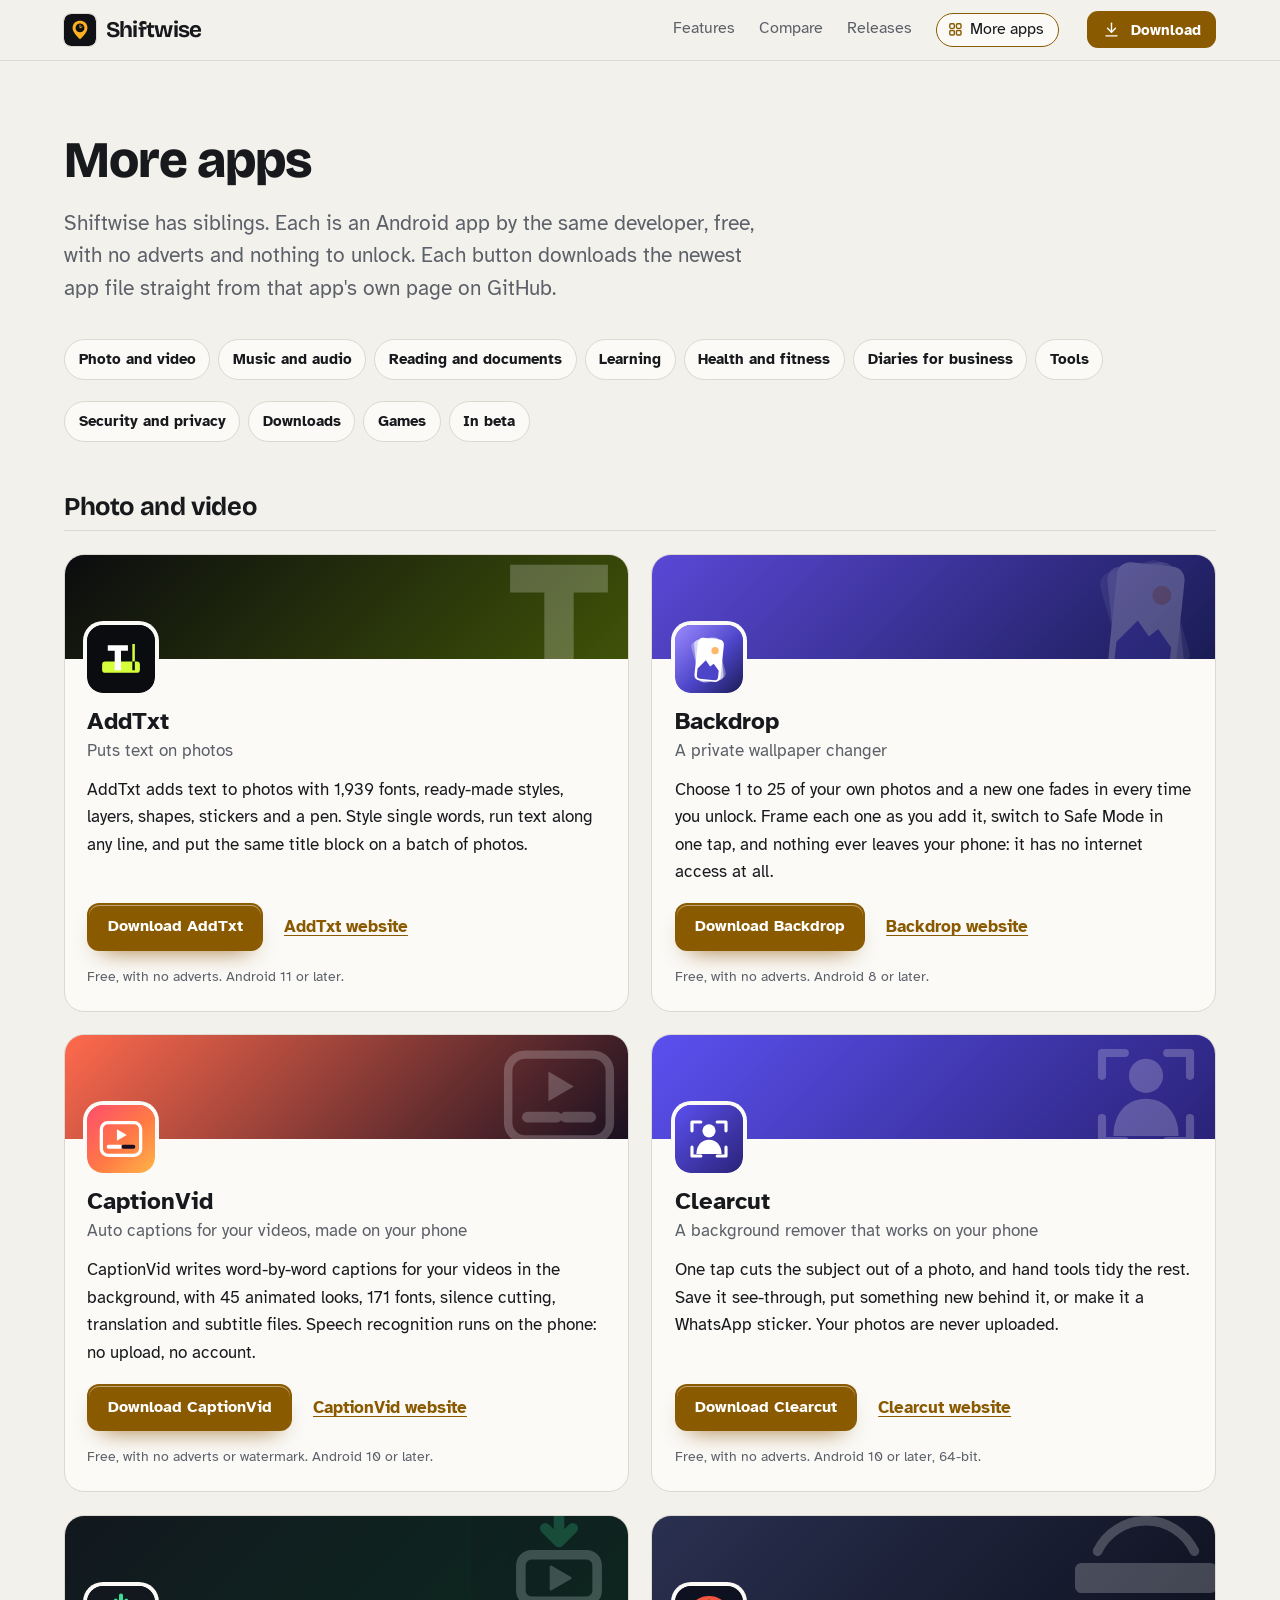
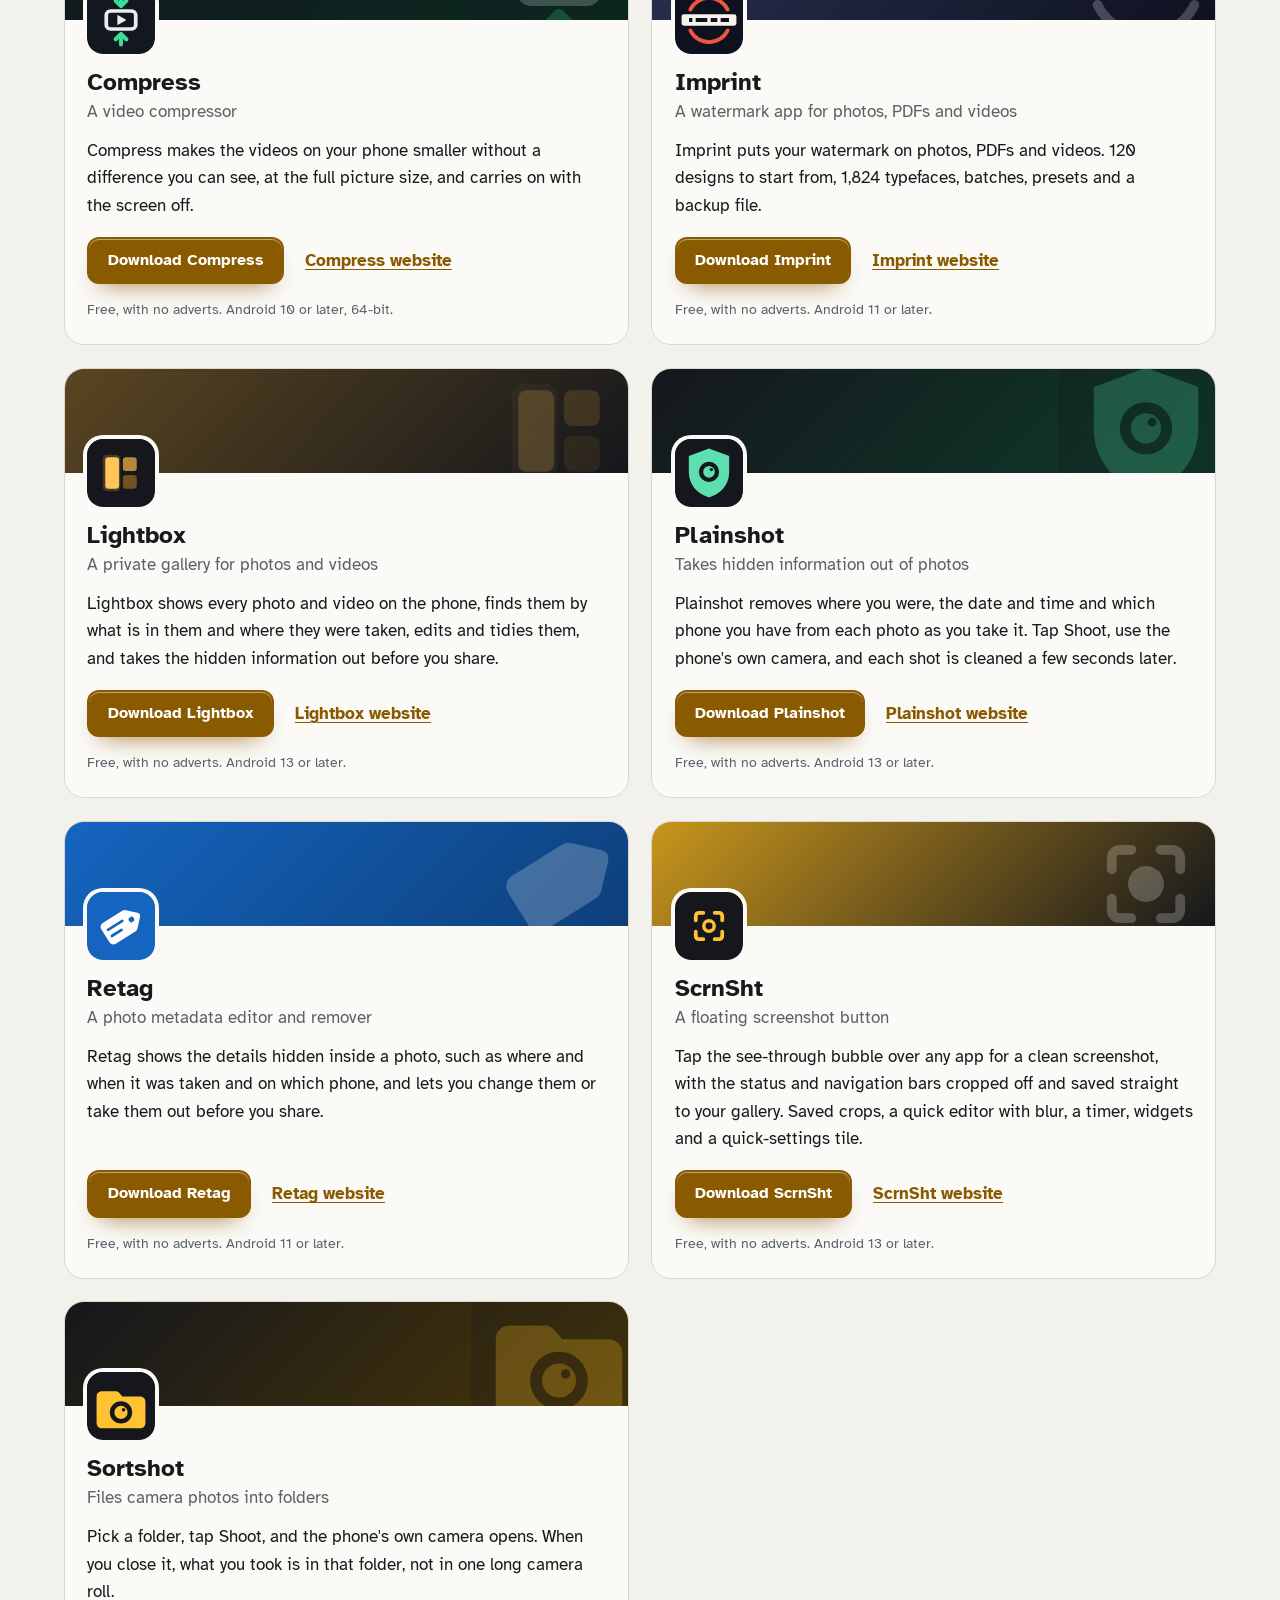
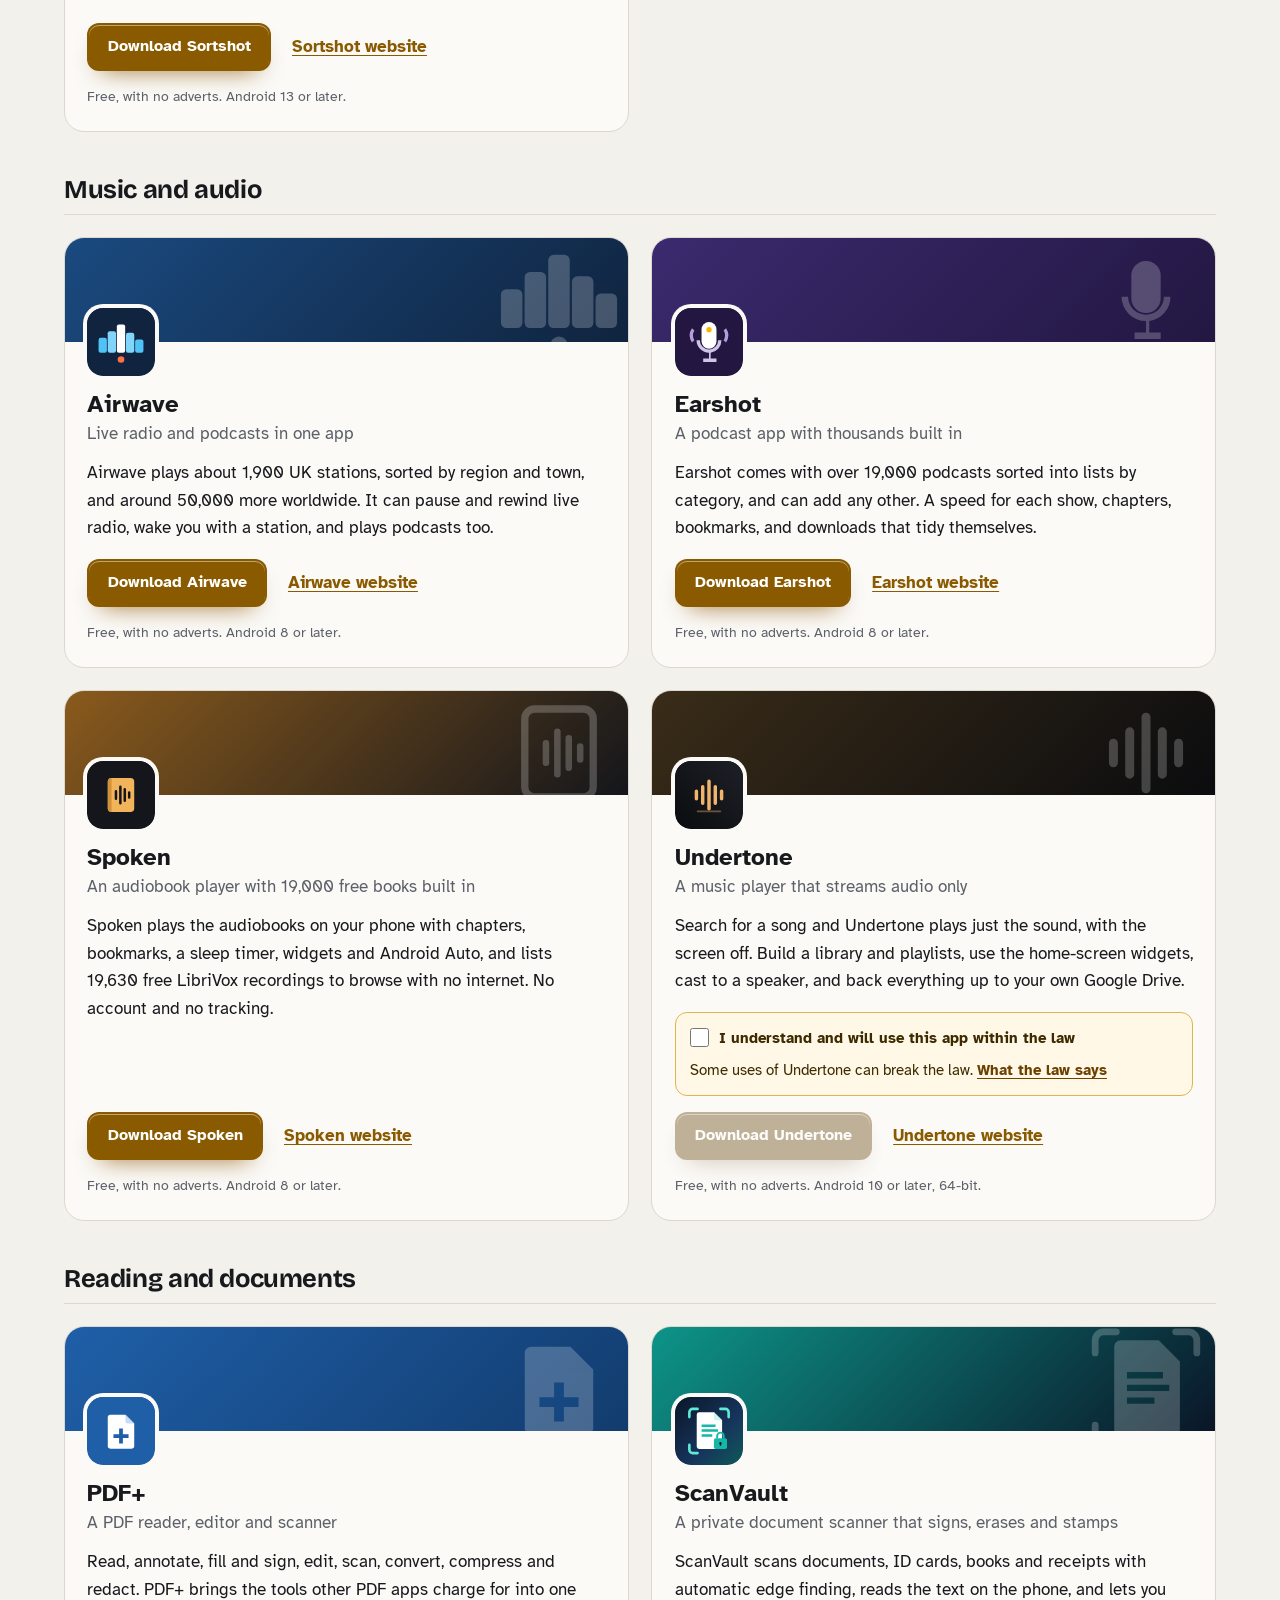
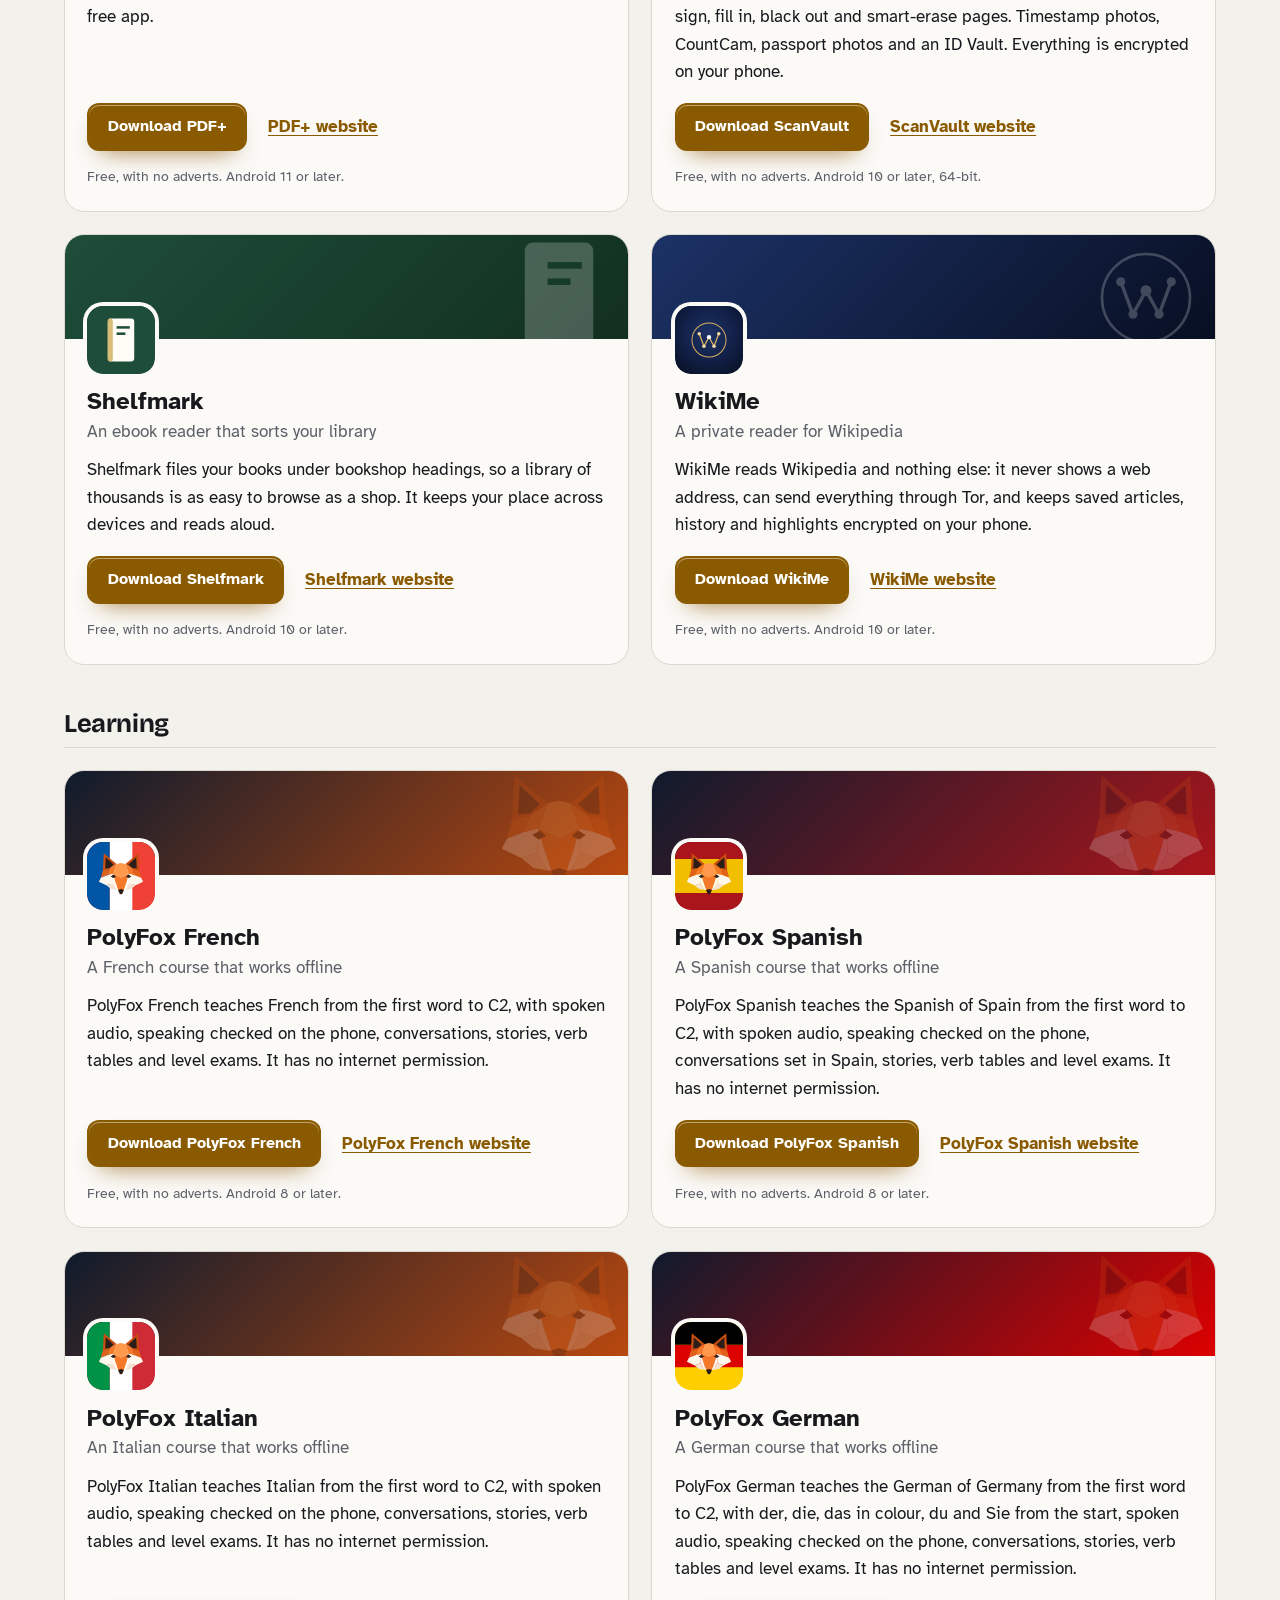
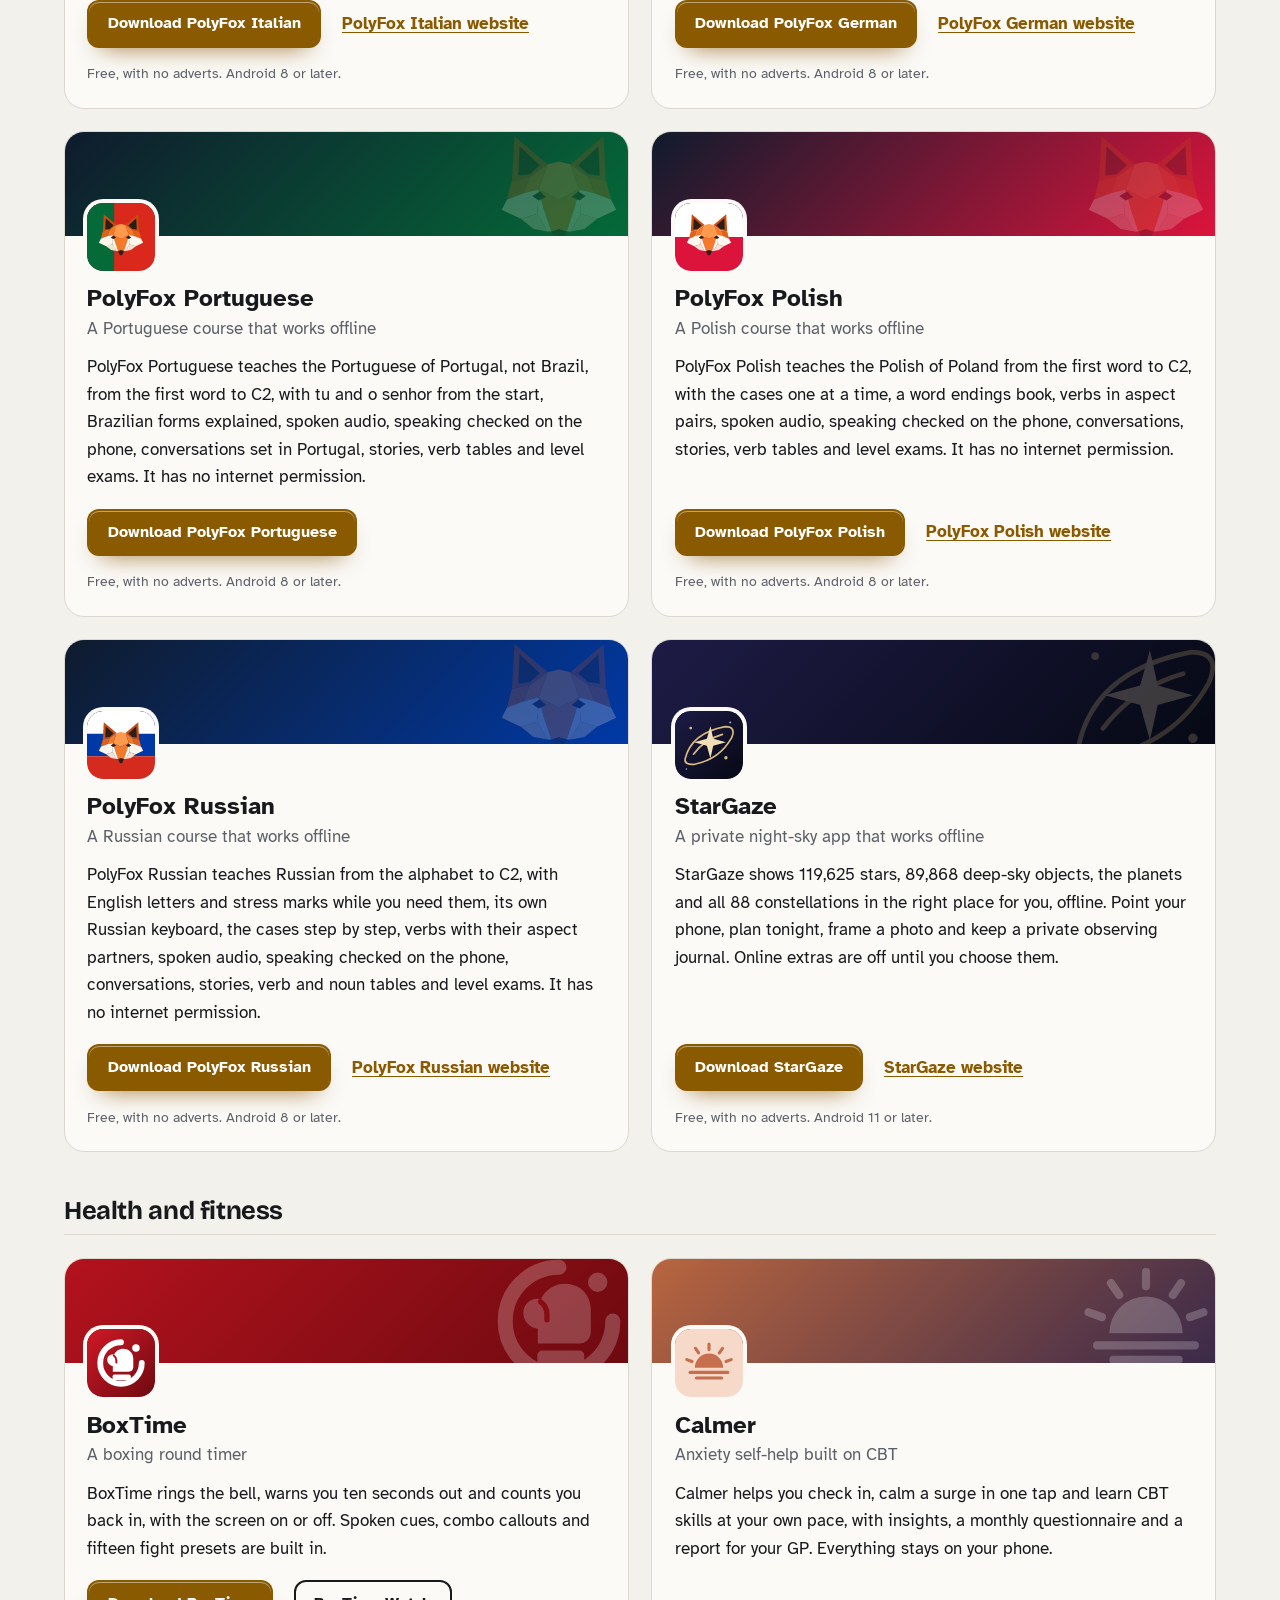
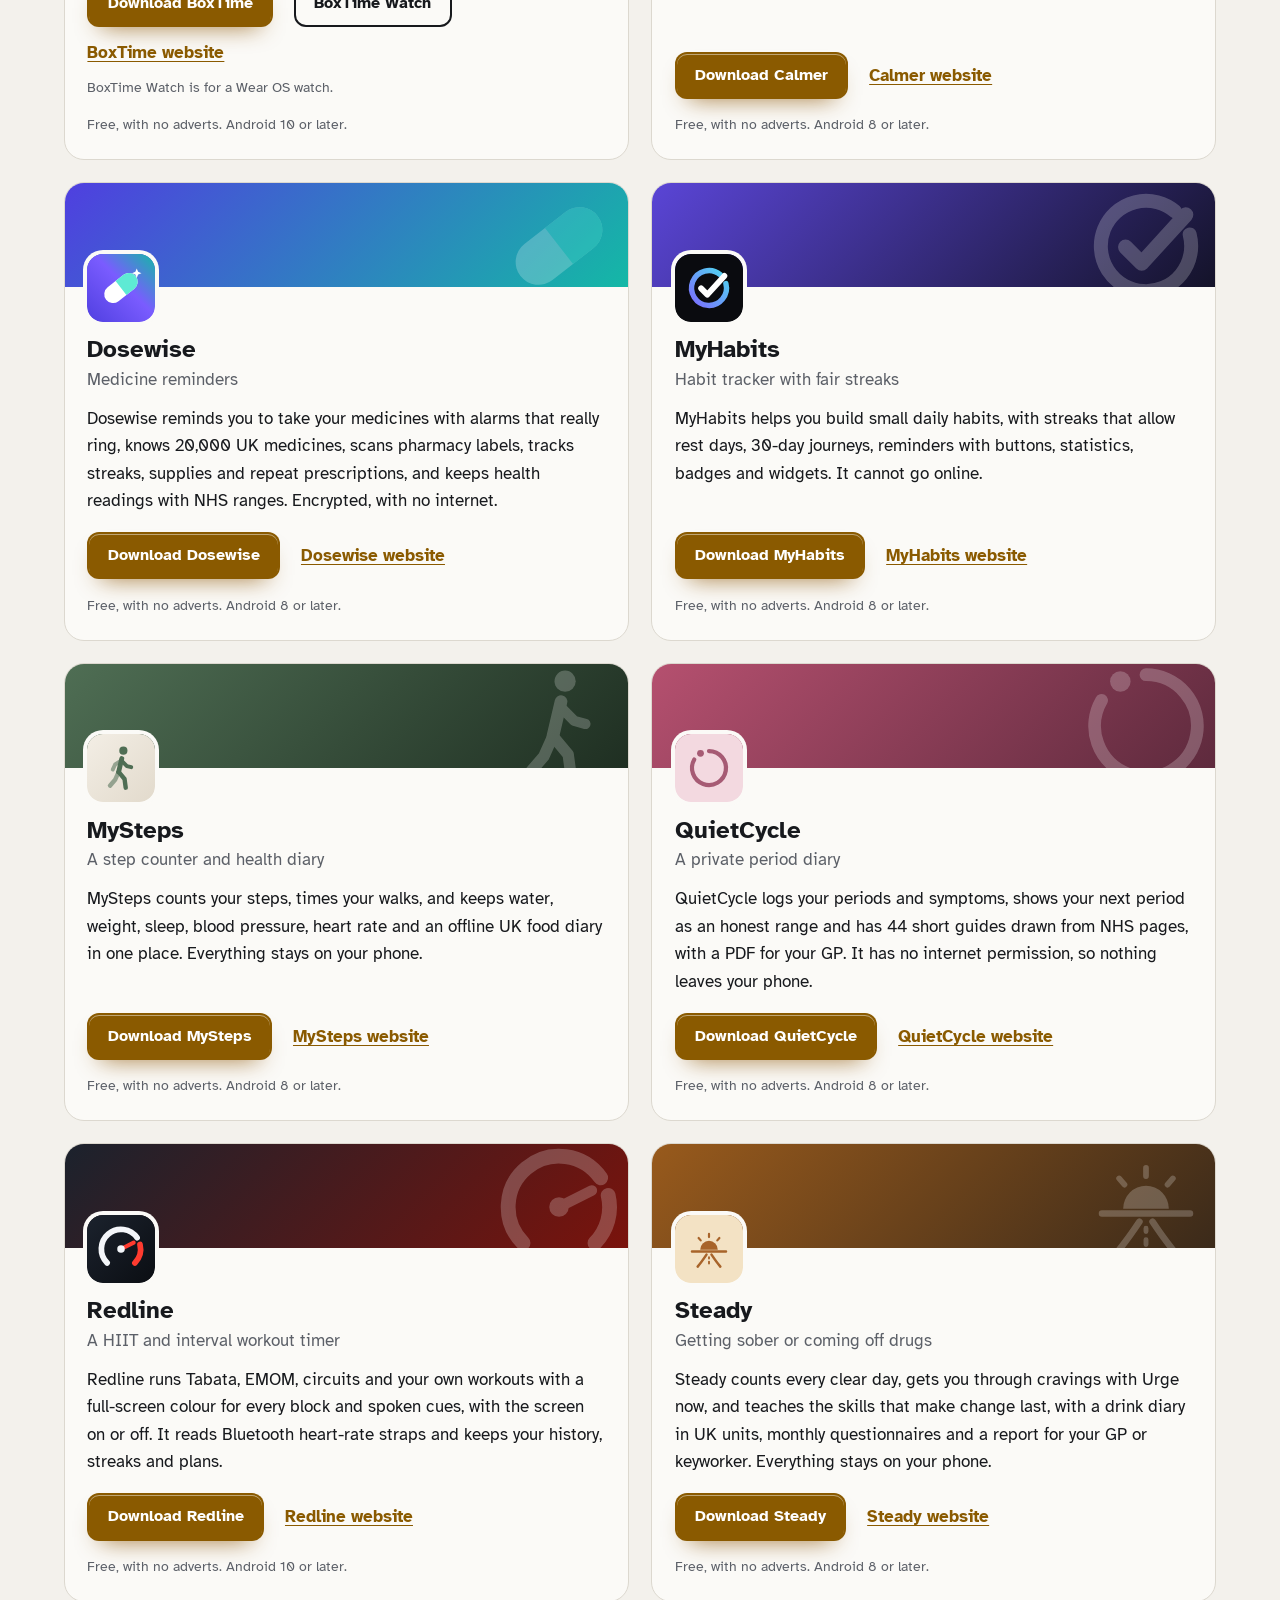
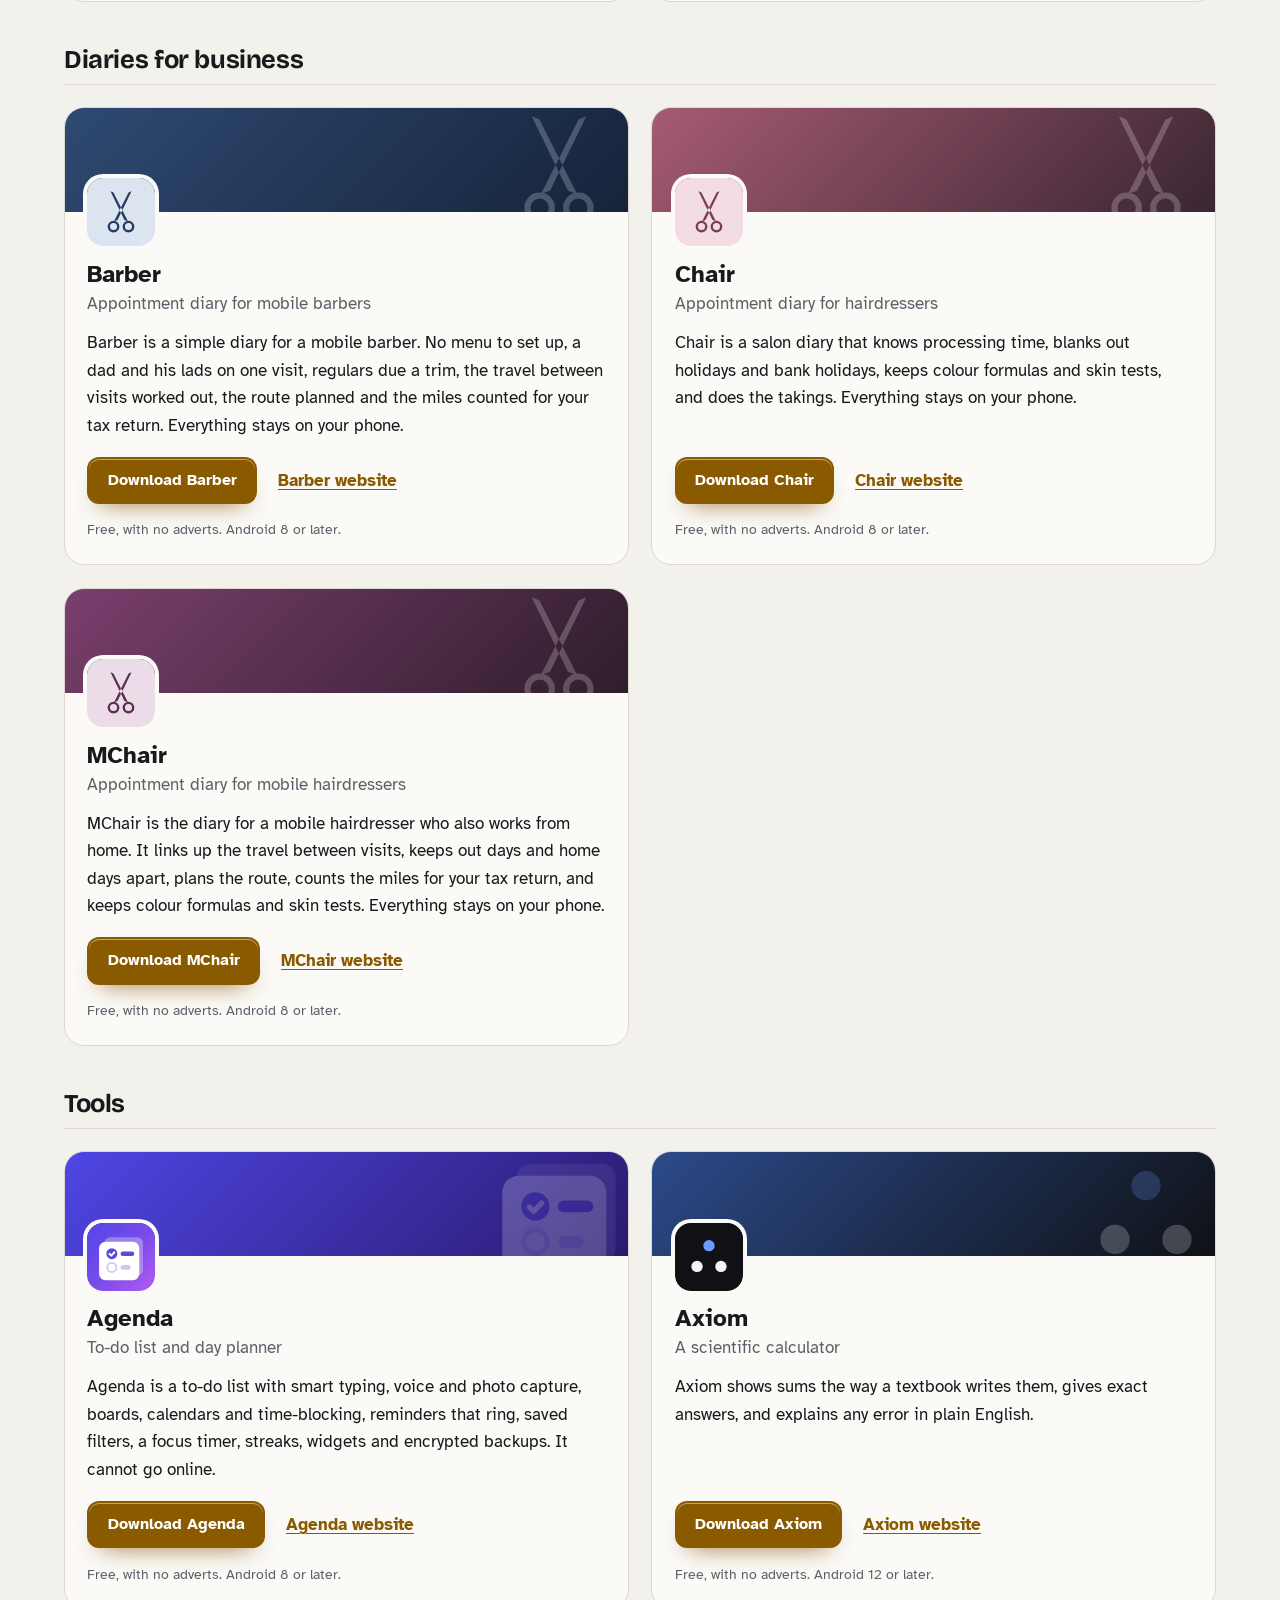
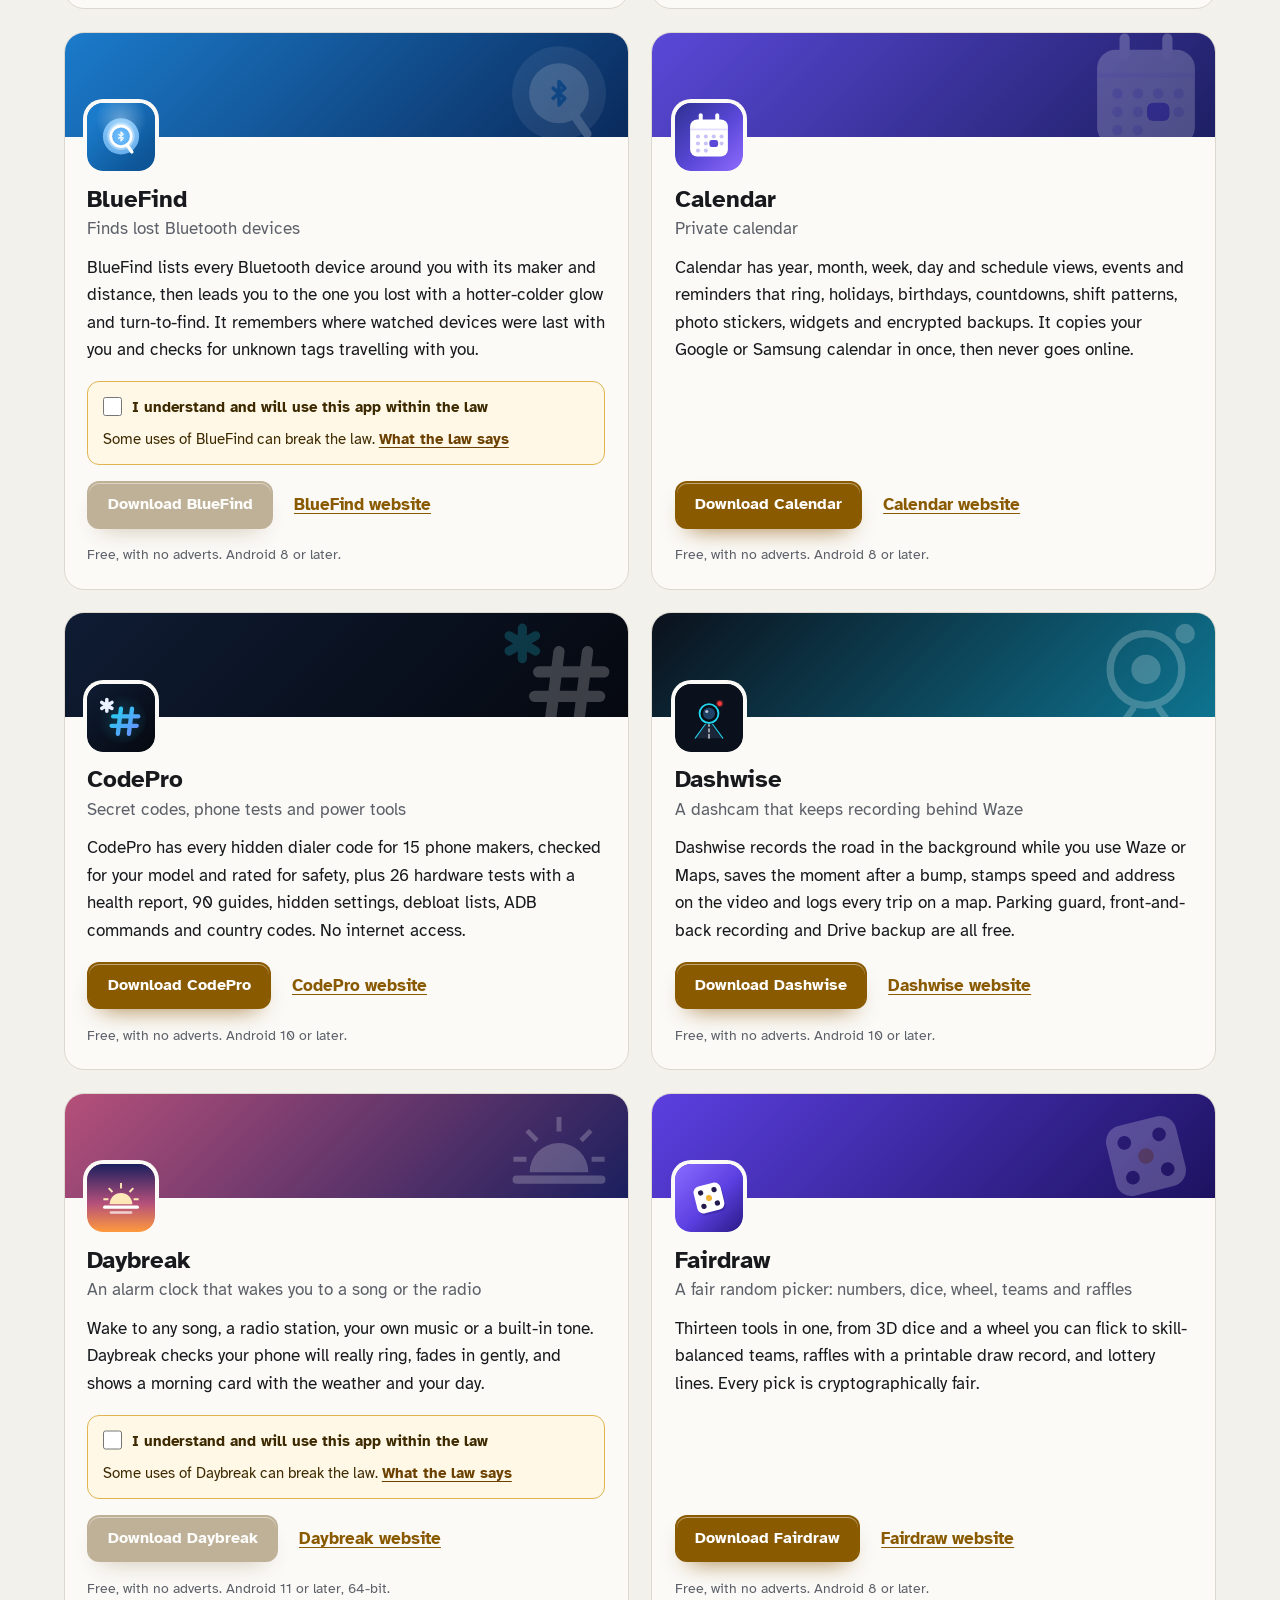
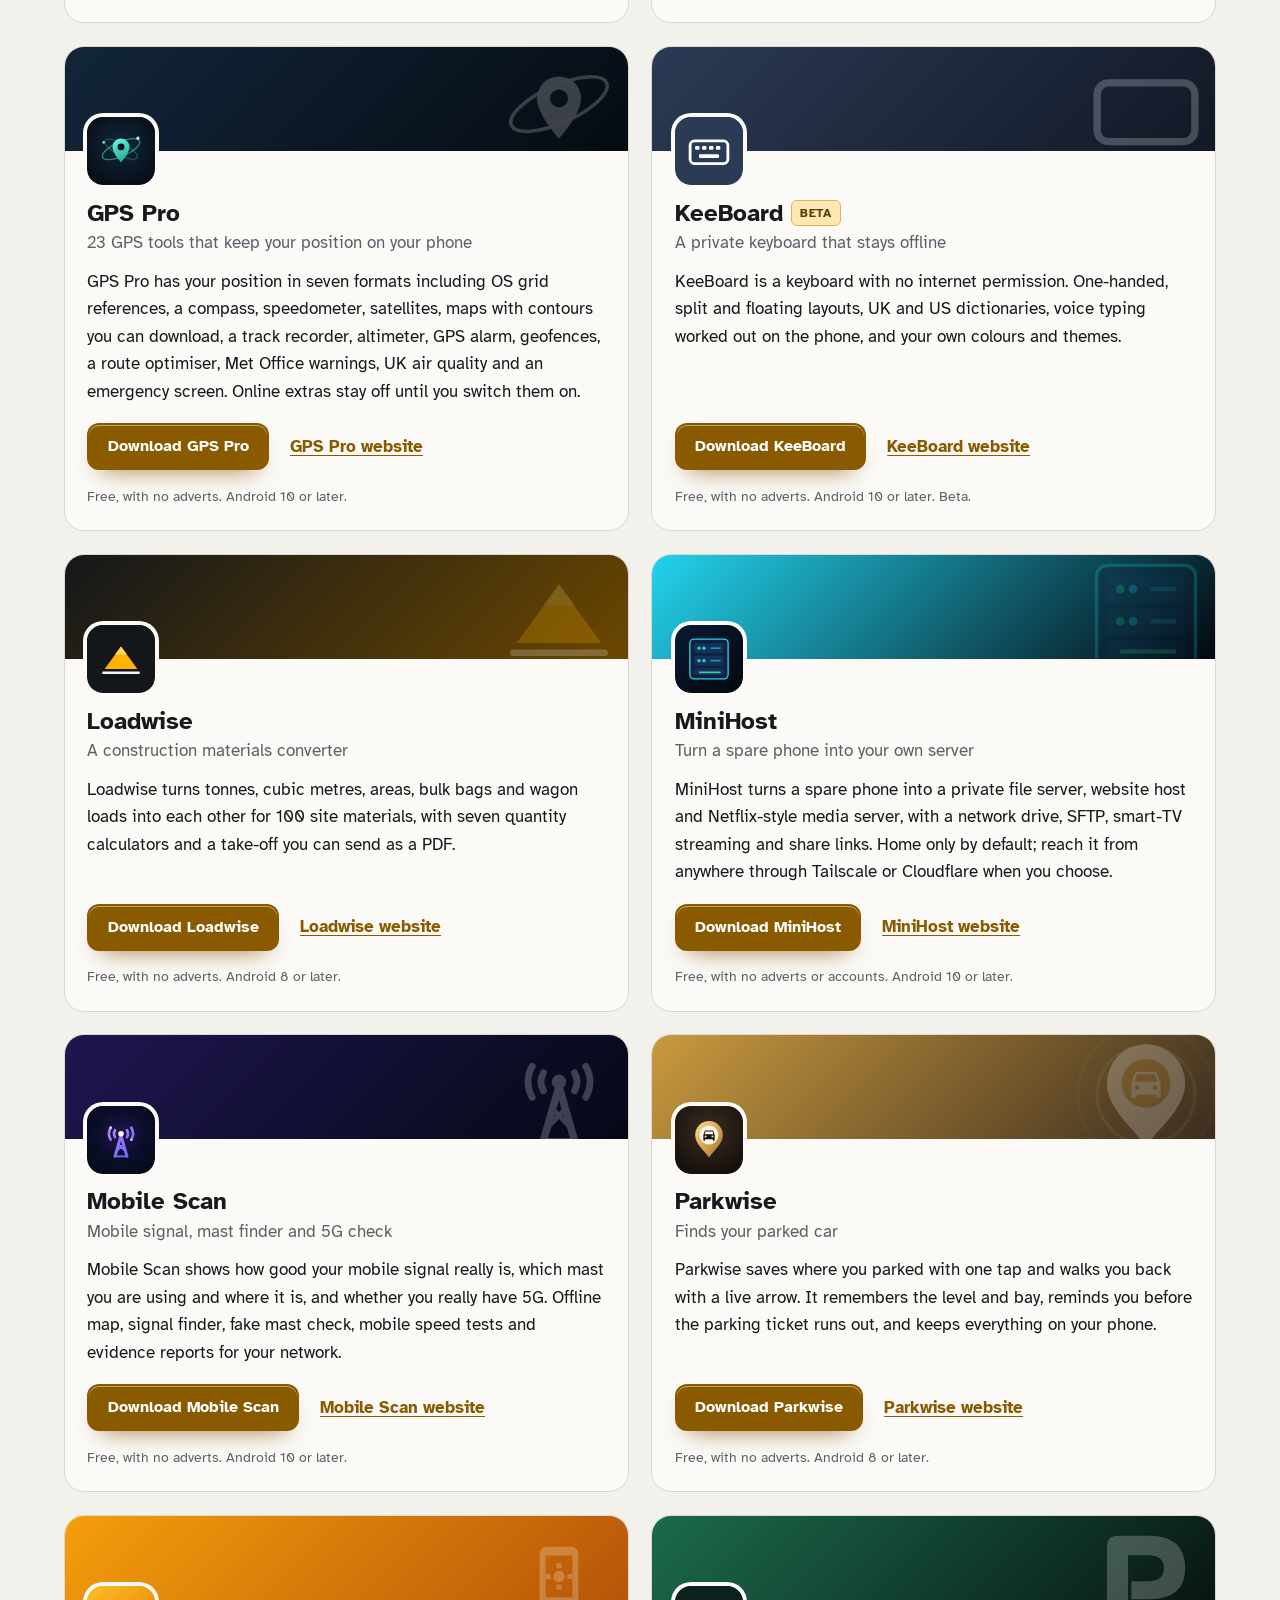
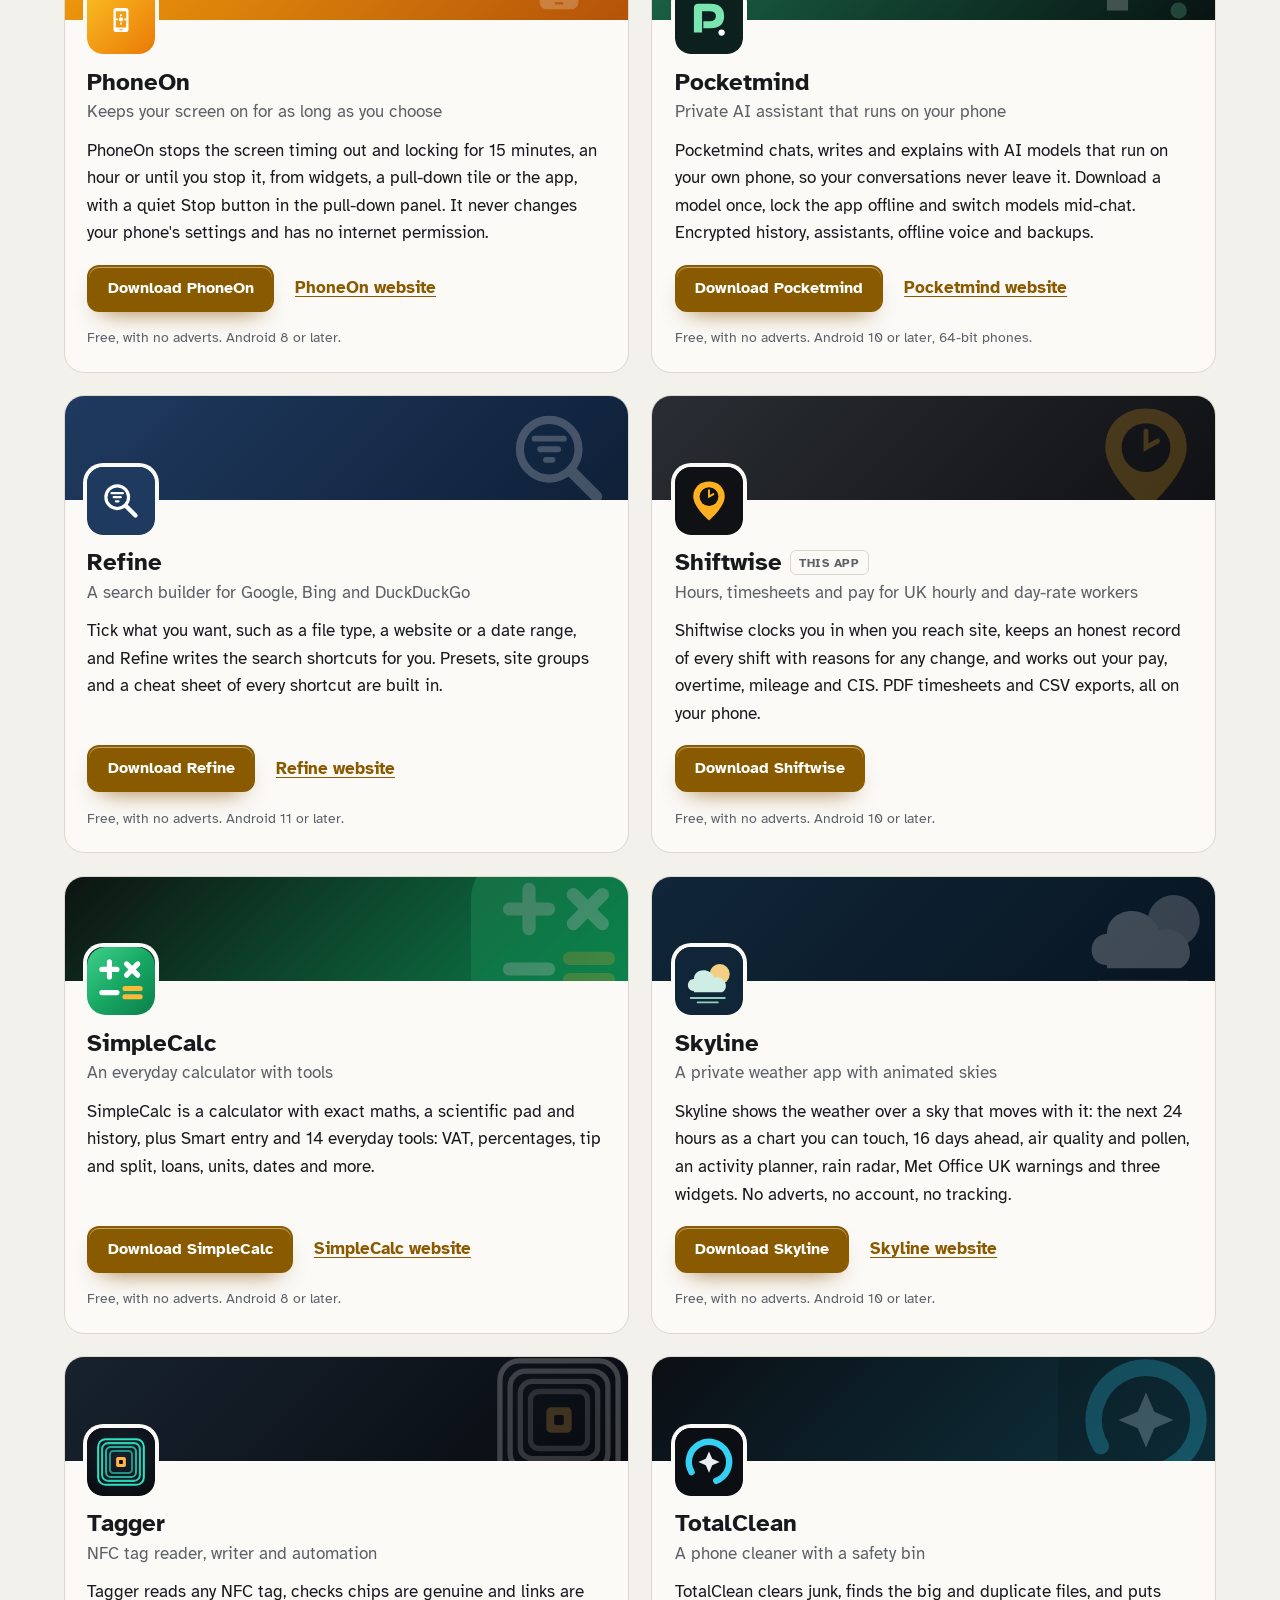
==== more-apps.html @ 5c5cf40e "More apps: add MegaGen" ====
<!DOCTYPE html>
<html lang="en-GB">
<head>
<meta charset="utf-8">
<meta name="viewport" content="width=device-width, initial-scale=1">
<title>More free Android apps from the maker of Shiftwise</title>
<meta name="description" content="All 92 free Android apps from the maker of Shiftwise, in one list by category, each with its download and a link to its website.">
<meta name="author" content="Jonathan Jackson">
<link rel="canonical" href="https://customgpter.github.io/shiftwise/more-apps.html">
<meta name="theme-color" content="#f3f1ec" media="(prefers-color-scheme: light)">
<meta name="theme-color" content="#0f1114" media="(prefers-color-scheme: dark)">
<meta property="og:type" content="website">
<meta property="og:site_name" content="Shiftwise">
<meta property="og:title" content="More free Android apps from the maker of Shiftwise">
<meta property="og:description" content="All 92 free Android apps from the maker of Shiftwise, in one list by category, each with its download and a link to its website.">
<meta property="og:url" content="https://customgpter.github.io/shiftwise/more-apps.html">
<meta property="og:image" content="https://customgpter.github.io/shiftwise/assets/og.png">
<meta property="og:image:width" content="1200">
<meta property="og:image:height" content="630">
<meta property="og:image:alt" content="Shiftwise&#x27;s home screen: clocked in at Riverside site, the shift time running and the pay earned so far">
<meta property="og:locale" content="en_GB">
<meta name="twitter:card" content="summary_large_image">
<link rel="icon" href="./assets/favicon.svg" type="image/svg+xml">
<link rel="apple-touch-icon" href="./assets/apple-touch-icon.png">
<link rel="preload" href="./assets/fonts/bricolage-grotesque-latin.woff2" as="font" type="font/woff2" crossorigin>
<link rel="preload" href="./assets/fonts/atkinson-hyperlegible-latin-400-normal.woff2" as="font" type="font/woff2" crossorigin>
<link rel="stylesheet" href="./assets/site.css?v=1">
<link rel="stylesheet" href="./assets/house.css?v=1">
<script type="application/ld+json">{"@context":"https://schema.org","@type":"ItemList","name":"Apps from the maker of Shiftwise","url":"https://customgpter.github.io/shiftwise/more-apps.html","itemListElement":[{"@type":"ListItem","position":1,"name":"AddTxt","url":"https://customgpter.github.io/addtxt/"},{"@type":"ListItem","position":2,"name":"Backdrop","url":"https://customgpter.github.io/backdrop/"},{"@type":"ListItem","position":3,"name":"CaptionVid","url":"https://customgpter.github.io/captionvid/"},{"@type":"ListItem","position":4,"name":"Clearcut","url":"https://customgpter.github.io/clearcut/"},{"@type":"ListItem","position":5,"name":"Compress","url":"https://customgpter.github.io/compress/"},{"@type":"ListItem","position":6,"name":"Imprint","url":"https://customgpter.github.io/imprint/"},{"@type":"ListItem","position":7,"name":"Lightbox","url":"https://customgpter.github.io/lightbox/"},{"@type":"ListItem","position":8,"name":"Plainshot","url":"https://customgpter.github.io/plainshot/"},{"@type":"ListItem","position":9,"name":"Retag","url":"https://customgpter.github.io/retag/"},{"@type":"ListItem","position":10,"name":"ScrnSht","url":"https://customgpter.github.io/scrnsht/"},{"@type":"ListItem","position":11,"name":"Sortshot","url":"https://customgpter.github.io/sortshot/"},{"@type":"ListItem","position":12,"name":"Airwave","url":"https://customgpter.github.io/airwave/"},{"@type":"ListItem","position":13,"name":"Earshot","url":"https://customgpter.github.io/earshot/"},{"@type":"ListItem","position":14,"name":"Spoken","url":"https://customgpter.github.io/spoken/"},{"@type":"ListItem","position":15,"name":"Undertone","url":"https://customgpter.github.io/undertone/"},{"@type":"ListItem","position":16,"name":"PDF+","url":"https://customgpter.github.io/pdfplus/"},{"@type":"ListItem","position":17,"name":"ScanVault","url":"https://customgpter.github.io/scanvault/"},{"@type":"ListItem","position":18,"name":"Shelfmark","url":"https://customgpter.github.io/shelfmark/"},{"@type":"ListItem","position":19,"name":"WikiMe","url":"https://customgpter.github.io/wikime/"},{"@type":"ListItem","position":20,"name":"PolyFox French","url":"https://customgpter.github.io/polyfox/"},{"@type":"ListItem","position":21,"name":"PolyFox German","url":"https://customgpter.github.io/polyfox-german/"},{"@type":"ListItem","position":22,"name":"PolyFox Polish","url":"https://customgpter.github.io/polyfox-polish/"},{"@type":"ListItem","position":23,"name":"PolyFox Russian","url":"https://customgpter.github.io/polyfox-russian/"},{"@type":"ListItem","position":24,"name":"StarGaze","url":"https://customgpter.github.io/stargaze/"},{"@type":"ListItem","position":25,"name":"BoxTime","url":"https://customgpter.github.io/boxtime/"},{"@type":"ListItem","position":26,"name":"Calmer","url":"https://customgpter.github.io/calmer/"},{"@type":"ListItem","position":27,"name":"Dosewise","url":"https://customgpter.github.io/dosewise/"},{"@type":"ListItem","position":28,"name":"MyHabits","url":"https://customgpter.github.io/myhabits/"},{"@type":"ListItem","position":29,"name":"MySteps","url":"https://customgpter.github.io/mysteps/"},{"@type":"ListItem","position":30,"name":"QuietCycle","url":"https://customgpter.github.io/quietcycle/"},{"@type":"ListItem","position":31,"name":"Redline","url":"https://customgpter.github.io/redline/"},{"@type":"ListItem","position":32,"name":"Steady","url":"https://customgpter.github.io/steady/"},{"@type":"ListItem","position":33,"name":"Barber","url":"https://customgpter.github.io/barber/"},{"@type":"ListItem","position":34,"name":"Chair","url":"https://customgpter.github.io/chair/"},{"@type":"ListItem","position":35,"name":"MChair","url":"https://customgpter.github.io/mchair/"},{"@type":"ListItem","position":36,"name":"Agenda","url":"https://customgpter.github.io/agenda/"},{"@type":"ListItem","position":37,"name":"Axiom","url":"https://customgpter.github.io/axiom/"},{"@type":"ListItem","position":38,"name":"BlueFind","url":"https://customgpter.github.io/bluefind/"},{"@type":"ListItem","position":39,"name":"Calendar","url":"https://customgpter.github.io/calendar/"},{"@type":"ListItem","position":40,"name":"CodePro","url":"https://customgpter.github.io/codepro/"},{"@type":"ListItem","position":41,"name":"Dashwise","url":"https://customgpter.github.io/dashwise/"},{"@type":"ListItem","position":42,"name":"Daybreak","url":"https://customgpter.github.io/daybreak/"},{"@type":"ListItem","position":43,"name":"Fairdraw","url":"https://customgpter.github.io/fairdraw/"},{"@type":"ListItem","position":44,"name":"GPS Pro","url":"https://customgpter.github.io/gpspro/"},{"@type":"ListItem","position":45,"name":"KeeBoard","url":"https://customgpter.github.io/keeboard/"},{"@type":"ListItem","position":46,"name":"Loadwise","url":"https://customgpter.github.io/loadwise/"},{"@type":"ListItem","position":47,"name":"MiniHost","url":"https://customgpter.github.io/minihost/"},{"@type":"ListItem","position":48,"name":"Mobile Scan","url":"https://customgpter.github.io/mobilescan/"},{"@type":"ListItem","position":49,"name":"Parkwise","url":"https://customgpter.github.io/parkwise/"},{"@type":"ListItem","position":50,"name":"Pocketmind","url":"https://customgpter.github.io/pocketmind/"},{"@type":"ListItem","position":51,"name":"Refine","url":"https://customgpter.github.io/refine/"},{"@type":"ListItem","position":52,"name":"Shiftwise","url":"https://customgpter.github.io/shiftwise/"},{"@type":"ListItem","position":53,"name":"SimpleCalc","url":"https://customgpter.github.io/simplecalc/"},{"@type":"ListItem","position":54,"name":"Skyline","url":"https://customgpter.github.io/skyline/"},{"@type":"ListItem","position":55,"name":"Tagger","url":"https://customgpter.github.io/tagger/"},{"@type":"ListItem","position":56,"name":"TotalClean","url":"https://customgpter.github.io/totalclean/"},{"@type":"ListItem","position":57,"name":"TVLink","url":"https://customgpter.github.io/tvlink/"},{"@type":"ListItem","position":58,"name":"Unbox","url":"https://customgpter.github.io/unbox/"},{"@type":"ListItem","position":59,"name":"WhatsKeep","url":"https://customgpter.github.io/whatskeep/"},{"@type":"ListItem","position":60,"name":"WiFi Scan","url":"https://customgpter.github.io/wifiscan/"},{"@type":"ListItem","position":61,"name":"Auditly","url":"https://customgpter.github.io/auditly/"},{"@type":"ListItem","position":62,"name":"Backchannel","url":"https://customgpter.github.io/backchannel/"},{"@type":"ListItem","position":63,"name":"ENotes","url":"https://customgpter.github.io/enotes/"},{"@type":"ListItem","position":64,"name":"FindMe","url":"https://customgpter.github.io/findme/"},{"@type":"ListItem","position":65,"name":"iLock","url":"https://customgpter.github.io/ilock/"},{"@type":"ListItem","position":66,"name":"ImSafe","url":"https://customgpter.github.io/imsafe/"},{"@type":"ListItem","position":67,"name":"IShred","url":"https://customgpter.github.io/ishred/"},{"@type":"ListItem","position":68,"name":"LockBox","url":"https://customgpter.github.io/lockbox/"},{"@type":"ListItem","position":69,"name":"PassVault","url":"https://customgpter.github.io/passvault/"},{"@type":"ListItem","position":70,"name":"SpyFind","url":"https://customgpter.github.io/spyfind/"},{"@type":"ListItem","position":71,"name":"TextWipe","url":"https://customgpter.github.io/textwipe/"},{"@type":"ListItem","position":72,"name":"Tracewire","url":"https://customgpter.github.io/tracewire/"},{"@type":"ListItem","position":73,"name":"Vigil","url":"https://customgpter.github.io/vigil/"},{"@type":"ListItem","position":74,"name":"Grab","url":"https://customgpter.github.io/grab/"},{"@type":"ListItem","position":75,"name":"Swarm","url":"https://customgpter.github.io/swarm/"},{"@type":"ListItem","position":76,"name":"Plane Games","url":"https://customgpter.github.io/plane-games/"},{"@type":"ListItem","position":77,"name":"Ninefold","url":"https://customgpter.github.io/ninefold/"},{"@type":"ListItem","position":78,"name":"Cubewise","url":"https://customgpter.github.io/cubewise/"},{"@type":"ListItem","position":79,"name":"Tilewise","url":"https://customgpter.github.io/tilewise/"},{"@type":"ListItem","position":80,"name":"Letterwise","url":"https://customgpter.github.io/letterwise/"},{"@type":"ListItem","position":81,"name":"Kingside","url":"https://customgpter.github.io/kingside/"},{"@type":"ListItem","position":82,"name":"Deckhand","url":"https://customgpter.github.io/deckhand/"},{"@type":"ListItem","position":83,"name":"SNESForge","url":"https://customgpter.github.io/snesforge/"},{"@type":"ListItem","position":84,"name":"Fame Boy","url":"https://customgpter.github.io/fameboy/"},{"@type":"ListItem","position":85,"name":"PSPPro","url":"https://customgpter.github.io/psppro/"},{"@type":"ListItem","position":86,"name":"MegaGen","url":"https://customgpter.github.io/megagen/"},{"@type":"ListItem","position":87,"name":"QVR","url":"https://customgpter.github.io/qvr/"},{"@type":"ListItem","position":88,"name":"QVR Watch","url":"https://customgpter.github.io/qvr-watch/"},{"@type":"ListItem","position":89,"name":"QVRLite","url":"https://customgpter.github.io/qvrlite/"},{"@type":"ListItem","position":90,"name":"Onionz","url":"https://customgpter.github.io/onionz/"},{"@type":"ListItem","position":91,"name":"OnionzWeb","url":"https://customgpter.github.io/onionzweb/"}]}</script>
<link rel="stylesheet" href="./assets/apps-list.css?v=1">
<script src="./assets/apps-list.js?v=1" defer></script>
</head>
<body>
<a class="skip" href="#main">Skip to content</a>
<header class="masthead">
<div class="wrap">
<a class="brand" href="./" aria-label="Shiftwise home"><svg viewBox="0 0 108 108" aria-hidden="true"><rect width="108" height="108" rx="24" fill="#0F1114"/><path d="M54 85C54 85 29 64 29 47C29 15 79 15 79 47C79 64 54 85 54 85Z" fill="#FFB020"/><circle cx="54" cy="47" r="15" fill="#0F1114"/><path d="M54 37V47L61 43" stroke="#FFB020" stroke-width="3" stroke-linecap="round" fill="none"/></svg><span>Shiftwise</span></a>
<nav aria-label="Main"><ul><li><a href="./#features">Features</a></li><li><a href="./compare.html">Compare</a></li><li><a href="./releases.html">Releases</a></li><li><a class="more-apps" href="./more-apps.html" aria-current="page"><svg class="ico" viewBox="0 0 24 24" aria-hidden="true"><rect x="4" y="4" width="6.5" height="6.5" rx="1.6"/><rect x="13.5" y="4" width="6.5" height="6.5" rx="1.6"/><rect x="4" y="13.5" width="6.5" height="6.5" rx="1.6"/><rect x="13.5" y="13.5" width="6.5" height="6.5" rx="1.6"/></svg>More apps</a></li></ul></nav>
<a class="button small" href="https://github.com/CustomGPTer/shiftwise/releases/latest/download/Shiftwise.apk"><svg class="ico" viewBox="0 0 24 24" aria-hidden="true"><path d="M12 4v11"/><path d="M7 10.5l5 5 5-5"/><path d="M5 20h14"/></svg>Download</a>
</div>
</header>
<main id="main" class="doc">
<div class="wrap">
<div class="measure">
<h1>More apps</h1>
<p class="lede">Shiftwise has siblings. Each is an Android app by the same developer, free, with no adverts and nothing to unlock. Each button downloads the newest app file straight from that app's own page on GitHub.</p>
</div>
<!-- apps:start -->
<nav class="mapps-jump" aria-label="App groups"><ul><li><a href="#apps-photo">Photo and video</a></li><li><a href="#apps-audio">Music and audio</a></li><li><a href="#apps-reading">Reading and documents</a></li><li><a href="#apps-learning">Learning</a></li><li><a href="#apps-health">Health and fitness</a></li><li><a href="#apps-diaries">Diaries for business</a></li><li><a href="#apps-tools">Tools</a></li><li><a href="#apps-security">Security and privacy</a></li><li><a href="#apps-downloads">Downloads</a></li><li><a href="#apps-games">Games</a></li><li><a href="#apps-testing">In beta</a></li></ul></nav>
<div class="mapps-group" role="group" aria-labelledby="apps-photo"><h2 class="mapps-cat" id="apps-photo">Photo and video</h2>
<ul class="mapps"><li class="mapp" style="--b:#0b0c0f;--b2:#3f5208"><div class="mapp-cover" aria-hidden="true"><svg viewBox="0 0 108 108"><path fill="#fff" d="M24 22h60v17H63v49H45V39H24z"/></svg></div><div class="mapp-body"><svg class="mapp-icon" viewBox="0 0 108 108" aria-hidden="true"><rect width="108" height="108" rx="24" fill="#0b0c0f"/><path fill="#d4ff3a" d="M29 58h50a5 5 0 0 1 5 5v8a5 5 0 0 1-5 5H29a5 5 0 0 1-5-5v-8a5 5 0 0 1 5-5z"/><path fill="#fff" d="M33 32h32v9H54v31H44V41H33z"/><path fill="#d4ff3a" d="M72 30h4v28h-4z"/><path fill="#0b0c0f" d="M72 58h4v14h-4z"/></svg><h3>AddTxt</h3><p class="mapp-kind">Puts text on photos</p><p class="mapp-say">AddTxt adds text to photos with 1,939 fonts, ready-made styles, layers, shapes, stickers and a pen. Style single words, run text along any line, and put the same title block on a batch of photos.</p><p class="mapp-go"><a class="button" href="https://github.com/CustomGPTer/addtxt/releases/latest/download/AddTxt.apk">Download AddTxt</a><a class="mapp-site" href="https://customgpter.github.io/addtxt/">AddTxt website</a></p><p class="mapp-needs">Free, with no adverts. Android 11 or later.</p></div></li>
<li class="mapp" style="--b:#5a48d6;--b2:#1a1c55"><div class="mapp-cover" aria-hidden="true"><svg viewBox="0 0 108 108"><g transform="translate(54 58) scale(1.3) translate(-54 -58)"><rect x="38" y="30" width="32" height="52" rx="6" fill="#fff" fill-opacity=".3" transform="rotate(-16 54 58)"/><rect x="38" y="30" width="32" height="52" rx="6" fill="#fff" fill-opacity=".6" transform="rotate(-6 54 58)"/><g transform="rotate(6 54 58)"><rect x="38" y="30" width="32" height="52" rx="6" fill="#fff"/><path d="M41 68l9-11 6 7 4-4 7 8v8a4 4 0 0 1-4 4H45a4 4 0 0 1-4-4z" fill="#4d45c9"/><circle cx="60" cy="44" r="4.5" fill="#FFB86B"/></g></g></svg></div><div class="mapp-body"><svg class="mapp-icon" viewBox="0 0 108 108" aria-hidden="true"><defs><linearGradient id="i-backdrop-mapp-cc" x1="0" y1="0" x2="1" y2="1"><stop offset="0" stop-color="#9c8bff"/><stop offset=".55" stop-color="#4d45c9"/><stop offset="1" stop-color="#1a1c55"/></linearGradient></defs><rect width="108" height="108" rx="24" fill="url(#i-backdrop-mapp-cc)"/><g transform="translate(54 58) scale(1.3) translate(-54 -58)"><rect x="38" y="30" width="32" height="52" rx="6" fill="#fff" fill-opacity=".3" transform="rotate(-16 54 58)"/><rect x="38" y="30" width="32" height="52" rx="6" fill="#fff" fill-opacity=".6" transform="rotate(-6 54 58)"/><g transform="rotate(6 54 58)"><rect x="38" y="30" width="32" height="52" rx="6" fill="#fff"/><path d="M41 68l9-11 6 7 4-4 7 8v8a4 4 0 0 1-4 4H45a4 4 0 0 1-4-4z" fill="#4d45c9"/><circle cx="60" cy="44" r="4.5" fill="#FFB86B"/></g></g></svg><h3>Backdrop</h3><p class="mapp-kind">A private wallpaper changer</p><p class="mapp-say">Choose 1 to 25 of your own photos and a new one fades in every time you unlock. Frame each one as you add it, switch to Safe Mode in one tap, and nothing ever leaves your phone: it has no internet access at all.</p><p class="mapp-go"><a class="button" href="https://github.com/CustomGPTer/backdrop/releases/latest/download/Backdrop.apk">Download Backdrop</a><a class="mapp-site" href="https://customgpter.github.io/backdrop/">Backdrop website</a></p><p class="mapp-needs">Free, with no adverts. Android 8 or later.</p></div></li>
<li class="mapp" style="--b:#ff6a4d;--b2:#1a1020"><div class="mapp-cover" aria-hidden="true"><svg viewBox="0 0 108 108"><g transform="translate(54 54) scale(1.3) translate(-54 -54)"><path d="M38,34 h32 a8,8 0 0 1 8,8 v24 a8,8 0 0 1 -8,8 h-32 a8,8 0 0 1 -8,-8 v-24 a8,8 0 0 1 8,-8 z" fill="none" stroke="#fff" stroke-width="4"/><path d="M49,42 L61,49 L49,56 Z" fill="#fff"/><path d="M39,61 h14 a2.5,2.5 0 0 1 0,5 h-14 a2.5,2.5 0 0 1 0,-5 z" fill="#fff"/><path d="M57,61 h12 a2.5,2.5 0 0 1 0,5 h-12 a2.5,2.5 0 0 1 0,-5 z" fill="#ffffff"/></g></svg></div><div class="mapp-body"><svg class="mapp-icon" viewBox="0 0 108 108" aria-hidden="true"><defs><linearGradient id="i-captionvid-cvbg" x1="0" y1="0" x2="1" y2="1"><stop offset="0" stop-color="#ff4d6d"/><stop offset=".55" stop-color="#ff7a45"/><stop offset="1" stop-color="#ffb547"/></linearGradient></defs><rect width="108" height="108" rx="24" fill="url(#i-captionvid-cvbg)"/><g transform="translate(54 54) scale(1.3) translate(-54 -54)"><path d="M38,34 h32 a8,8 0 0 1 8,8 v24 a8,8 0 0 1 -8,8 h-32 a8,8 0 0 1 -8,-8 v-24 a8,8 0 0 1 8,-8 z" fill="none" stroke="#fff" stroke-width="4"/><path d="M49,42 L61,49 L49,56 Z" fill="#fff"/><path d="M39,61 h14 a2.5,2.5 0 0 1 0,5 h-14 a2.5,2.5 0 0 1 0,-5 z" fill="#fff"/><path d="M57,61 h12 a2.5,2.5 0 0 1 0,5 h-12 a2.5,2.5 0 0 1 0,-5 z" fill="#1a1020"/></g></svg><h3>CaptionVid</h3><p class="mapp-kind">Auto captions for your videos, made on your phone</p><p class="mapp-say">CaptionVid writes word-by-word captions for your videos in the background, with 45 animated looks, 171 fonts, silence cutting, translation and subtitle files. Speech recognition runs on the phone: no upload, no account.</p><p class="mapp-go"><a class="button" href="https://github.com/CustomGPTer/captionvid/releases/latest/download/CaptionVid.apk">Download CaptionVid</a><a class="mapp-site" href="https://customgpter.github.io/captionvid/">CaptionVid website</a></p><p class="mapp-needs">Free, with no adverts or watermark. Android 10 or later.</p></div></li><li class="mapp" style="--b:#5b50f0;--b2:#2a2378"><div class="mapp-cover" aria-hidden="true"><svg viewBox="0 0 108 108"><circle cx="54" cy="41" r="10.5" fill="#fff"/><path d="M34 78c0-14.5 8.5-23 20-23s20 8.5 20 23z" fill="#fff"/><path d="M27 41V27h14M67 27h14v14M27 67v14h14M67 81h14V67" fill="none" stroke="#fff" stroke-width="5" stroke-linecap="round" stroke-linejoin="round"/></svg></div><div class="mapp-body"><svg class="mapp-icon" viewBox="0 0 108 108" aria-hidden="true"><defs><linearGradient id="i-clearcut-mapp-cc" x1="0" y1="0" x2="1" y2="1"><stop offset="0" stop-color="#5b50f0"/><stop offset="1" stop-color="#2a2378"/></linearGradient></defs><rect width="108" height="108" rx="24" fill="url(#i-clearcut-mapp-cc)"/><circle cx="54" cy="41" r="10.5" fill="#fff"/><path d="M34 78c0-14.5 8.5-23 20-23s20 8.5 20 23z" fill="#fff"/><path d="M27 41V27h14M67 27h14v14M27 67v14h14M67 81h14V67" fill="none" stroke="#fff" stroke-width="5" stroke-linecap="round" stroke-linejoin="round"/></svg><h3>Clearcut</h3><p class="mapp-kind">A background remover that works on your phone</p><p class="mapp-say">One tap cuts the subject out of a photo, and hand tools tidy the rest. Save it see-through, put something new behind it, or make it a WhatsApp sticker. Your photos are never uploaded.</p><p class="mapp-go"><a class="button" href="https://github.com/CustomGPTer/clearcut/releases/latest/download/Clearcut.apk">Download Clearcut</a><a class="mapp-site" href="https://customgpter.github.io/clearcut/">Clearcut website</a></p><p class="mapp-needs">Free, with no adverts. Android 10 or later, 64-bit.</p></div></li>
<li class="mapp" style="--b:#12181e;--b2:#0c2a20"><div class="mapp-cover" aria-hidden="true"><svg viewBox="0 0 108 108"><rect width="108" height="108" rx="24" fill="#12181e"/><g transform="translate(54 54) scale(1.3) translate(-54 -54)"><path fill="none" stroke="#e9eef3" stroke-width="4.5" stroke-linejoin="round" d="M41 43h26a5 5 0 0 1 5 5v12a5 5 0 0 1-5 5H41a5 5 0 0 1-5-5V48a5 5 0 0 1 5-5z"/><path fill="#e9eef3" d="M50.5 48.2l9.2 5.3a.6.6 0 0 1 0 1l-9.2 5.3a.6.6 0 0 1-.9-.5V48.7a.6.6 0 0 1 .9-.5z"/><path fill="none" stroke="#3ddc97" stroke-width="5" stroke-linecap="round" stroke-linejoin="round" d="M54 24v12M47.5 30.5 54 37l6.5-6.5M54 84V72M47.5 77.5 54 71l6.5 6.5"/></g></svg></div><div class="mapp-body"><svg class="mapp-icon" viewBox="0 0 108 108" aria-hidden="true"><rect width="108" height="108" rx="24" fill="#12181e"/><g transform="translate(54 54) scale(1.3) translate(-54 -54)"><path fill="none" stroke="#e9eef3" stroke-width="4.5" stroke-linejoin="round" d="M41 43h26a5 5 0 0 1 5 5v12a5 5 0 0 1-5 5H41a5 5 0 0 1-5-5V48a5 5 0 0 1 5-5z"/><path fill="#e9eef3" d="M50.5 48.2l9.2 5.3a.6.6 0 0 1 0 1l-9.2 5.3a.6.6 0 0 1-.9-.5V48.7a.6.6 0 0 1 .9-.5z"/><path fill="none" stroke="#3ddc97" stroke-width="5" stroke-linecap="round" stroke-linejoin="round" d="M54 24v12M47.5 30.5 54 37l6.5-6.5M54 84V72M47.5 77.5 54 71l6.5 6.5"/></g></svg><h3>Compress</h3><p class="mapp-kind">A video compressor</p><p class="mapp-say">Compress makes the videos on your phone smaller without a difference you can see, at the full picture size, and carries on with the screen off.</p><p class="mapp-go"><a class="button" href="https://github.com/CustomGPTer/compress/releases/latest/download/Compress.apk">Download Compress</a><a class="mapp-site" href="https://customgpter.github.io/compress/">Compress website</a></p><p class="mapp-needs">Free, with no adverts. Android 10 or later, 64-bit.</p></div></li>
<li class="mapp" style="--b:#2a3050;--b2:#0e1220"><div class="mapp-cover" aria-hidden="true"><svg viewBox="0 0 108 108"><g transform="translate(54 54) scale(1.32) translate(-54 -54)"><path d="M31.5 41.500A25 25 0 0 1 76.500 41.500" fill="none" stroke="#fff" stroke-width="4.5" stroke-linecap="round"/><path d="M76.500 66.500A25 25 0 0 1 31.500 66.500" fill="none" stroke="#fff" stroke-width="4.5" stroke-linecap="round"/><path fill="#fff" d="M24 47h60a3 3 0 0 1 3 3v8a3 3 0 0 1-3 3H24a3 3 0 0 1-3-3v-8a3 3 0 0 1 3-3z"/></g></svg></div><div class="mapp-body"><svg class="mapp-icon" viewBox="0 0 108 108" aria-hidden="true"><rect width="108" height="108" rx="24" fill="#0e1220"/><g transform="translate(54 54) scale(1.32) translate(-54 -54)"><path d="M31.5 41.500A25 25 0 0 1 76.500 41.500" fill="none" stroke="#f2553d" stroke-width="4.5" stroke-linecap="round"/><path d="M76.500 66.500A25 25 0 0 1 31.500 66.500" fill="none" stroke="#f2553d" stroke-width="4.5" stroke-linecap="round"/><path fill="#f6f2ea" d="M24 47h60a3 3 0 0 1 3 3v8a3 3 0 0 1-3 3H24a3 3 0 0 1-3-3v-8a3 3 0 0 1 3-3z"/><path fill="#0e1220" d="M30 51.500h4v5h-4zM38 51.500h14v5H38zM56 51.500h8v5h-8zM68 51.500h10v5H68z"/></g></svg><h3>Imprint</h3><p class="mapp-kind">A watermark app for photos, PDFs and videos</p><p class="mapp-say">Imprint puts your watermark on photos, PDFs and videos. 120 designs to start from, 1,824 typefaces, batches, presets and a backup file.</p><p class="mapp-go"><a class="button" href="https://github.com/CustomGPTer/imprint/releases/latest/download/Imprint.apk">Download Imprint</a><a class="mapp-site" href="https://customgpter.github.io/imprint/">Imprint website</a></p><p class="mapp-needs">Free, with no adverts. Android 11 or later.</p></div></li>
<li class="mapp" style="--b:#5a4520;--b2:#15171c"><div class="mapp-cover" aria-hidden="true"><svg viewBox="0 0 108 108"><path fill="#ffc45c" fill-opacity=".2" d="M32 25h14a7 7 0 0 1 7 7v44a7 7 0 0 1-7 7H32a7 7 0 0 1-7-7V32a7 7 0 0 1 7-7z"/><path fill="#ffc45c" d="M34 29h12a5 5 0 0 1 5 5v40a5 5 0 0 1-5 5H34a5 5 0 0 1-5-5V34a5 5 0 0 1 5-5z"/><path fill="#b8893a" d="M62 29h12a5 5 0 0 1 5 5v12a5 5 0 0 1-5 5H62a5 5 0 0 1-5-5V34a5 5 0 0 1 5-5z"/><path fill="#6e5425" d="M62 57h12a5 5 0 0 1 5 5v12a5 5 0 0 1-5 5H62a5 5 0 0 1-5-5V62a5 5 0 0 1 5-5z"/></svg></div><div class="mapp-body"><svg class="mapp-icon" viewBox="0 0 108 108" aria-hidden="true"><rect width="108" height="108" rx="24" fill="#15171c"/><path fill="#ffc45c" fill-opacity=".2" d="M32 25h14a7 7 0 0 1 7 7v44a7 7 0 0 1-7 7H32a7 7 0 0 1-7-7V32a7 7 0 0 1 7-7z"/><path fill="#ffc45c" d="M34 29h12a5 5 0 0 1 5 5v40a5 5 0 0 1-5 5H34a5 5 0 0 1-5-5V34a5 5 0 0 1 5-5z"/><path fill="#b8893a" d="M62 29h12a5 5 0 0 1 5 5v12a5 5 0 0 1-5 5H62a5 5 0 0 1-5-5V34a5 5 0 0 1 5-5z"/><path fill="#6e5425" d="M62 57h12a5 5 0 0 1 5 5v12a5 5 0 0 1-5 5H62a5 5 0 0 1-5-5V62a5 5 0 0 1 5-5z"/></svg><h3>Lightbox</h3><p class="mapp-kind">A private gallery for photos and videos</p><p class="mapp-say">Lightbox shows every photo and video on the phone, finds them by what is in them and where they were taken, edits and tidies them, and takes the hidden information out before you share.</p><p class="mapp-go"><a class="button" href="https://github.com/CustomGPTer/lightbox/releases/latest/download/Lightbox.apk">Download Lightbox</a><a class="mapp-site" href="https://customgpter.github.io/lightbox/">Lightbox website</a></p><p class="mapp-needs">Free, with no adverts. Android 13 or later.</p></div></li>
<li class="mapp" style="--b:#15171c;--b2:#0e3b2b"><div class="mapp-cover" aria-hidden="true"><svg viewBox="0 0 64 64"><rect width="64" height="64" rx="14" fill="#15171c"/><path d="M32 9l19 7v15c0 12-8 20.5-19 24-11-3.5-19-12-19-24V16z" fill="#5edfb0"/><circle cx="32" cy="31" r="9.5" fill="#15171c"/><circle cx="32" cy="31" r="5.5" fill="#5edfb0"/><circle cx="34.2" cy="28.8" r="1.6" fill="#15171c"/></svg></div><div class="mapp-body"><svg class="mapp-icon" viewBox="0 0 64 64" aria-hidden="true"><rect width="64" height="64" rx="14" fill="#15171c"/><path d="M32 9l19 7v15c0 12-8 20.5-19 24-11-3.5-19-12-19-24V16z" fill="#5edfb0"/><circle cx="32" cy="31" r="9.5" fill="#15171c"/><circle cx="32" cy="31" r="5.5" fill="#5edfb0"/><circle cx="34.2" cy="28.8" r="1.6" fill="#15171c"/></svg><h3>Plainshot</h3><p class="mapp-kind">Takes hidden information out of photos</p><p class="mapp-say">Plainshot removes where you were, the date and time and which phone you have from each photo as you take it. Tap Shoot, use the phone&#x27;s own camera, and each shot is cleaned a few seconds later.</p><p class="mapp-go"><a class="button" href="https://github.com/CustomGPTer/plainshot/releases/latest/download/Plainshot.apk">Download Plainshot</a><a class="mapp-site" href="https://customgpter.github.io/plainshot/">Plainshot website</a></p><p class="mapp-needs">Free, with no adverts. Android 13 or later.</p></div></li>
<li class="mapp" style="--b:#1565c0;--b2:#0d3f7a"><div class="mapp-cover" aria-hidden="true"><svg viewBox="0 0 108 108"><g transform="translate(54 54) scale(1.22) rotate(-32) translate(-54 -54)"><path fill="#fff" d="M36 38h30a6 6 0 0 1 4.2 1.8l11 11a4.5 4.5 0 0 1 0 6.4l-11 11a6 6 0 0 1-4.2 1.8H36a6 6 0 0 1-6-6V44a6 6 0 0 1 6-6z"/></g></svg></div><div class="mapp-body"><svg class="mapp-icon" viewBox="0 0 108 108" aria-hidden="true"><rect width="108" height="108" rx="24" fill="#1565c0"/><g transform="translate(54 54) scale(1.22) rotate(-32) translate(-54 -54)"><path fill="#fff" d="M36 38h30a6 6 0 0 1 4.2 1.8l11 11a4.5 4.5 0 0 1 0 6.4l-11 11a6 6 0 0 1-4.2 1.8H36a6 6 0 0 1-6-6V44a6 6 0 0 1 6-6z"/><circle cx="70" cy="54" r="3.6" fill="#1565c0"/><path fill="#1565c0" d="M37 47.5h22a1.75 1.75 0 0 1 0 3.5H37a1.75 1.75 0 0 1 0-3.5zM37 57h15a1.75 1.75 0 0 1 0 3.5H37a1.75 1.75 0 0 1 0-3.5z"/></g></svg><h3>Retag</h3><p class="mapp-kind">A photo metadata editor and remover</p><p class="mapp-say">Retag shows the details hidden inside a photo, such as where and when it was taken and on which phone, and lets you change them or take them out before you share.</p><p class="mapp-go"><a class="button" href="https://github.com/CustomGPTer/retag/releases/latest/download/Retag.apk">Download Retag</a><a class="mapp-site" href="https://customgpter.github.io/retag/">Retag website</a></p><p class="mapp-needs">Free, with no adverts. Android 11 or later.</p></div></li>
<li class="mapp" style="--b:#c9961c;--b2:#15171c"><div class="mapp-cover" aria-hidden="true"><svg viewBox="0 0 108 108"><path d="M33,45V38a5,5 0,0 1,5 -5H45 M63,33H70a5,5 0,0 1,5 5V45 M75,63V70a5,5 0,0 1,-5 5H63 M45,75H38a5,5 0,0 1,-5 -5V63" fill="none" stroke="#fff" stroke-width="6" stroke-linecap="round" stroke-linejoin="round"/><circle cx="54" cy="54" r="11" fill="#fff"/></svg></div><div class="mapp-body"><svg class="mapp-icon" viewBox="0 0 108 108" aria-hidden="true"><rect width="108" height="108" rx="24" fill="#15171c"/><path d="M33,45V38a5,5 0,0 1,5 -5H45 M63,33H70a5,5 0,0 1,5 5V45 M75,63V70a5,5 0,0 1,-5 5H63 M45,75H38a5,5 0,0 1,-5 -5V63" fill="none" stroke="#FFC233" stroke-width="6" stroke-linecap="round" stroke-linejoin="round"/><circle cx="54" cy="54" r="11" fill="#FFC233"/><circle cx="54" cy="54" r="5.5" fill="#15171c"/></svg><h3>ScrnSht</h3><p class="mapp-kind">A floating screenshot button</p><p class="mapp-say">Tap the see-through bubble over any app for a clean screenshot, with the status and navigation bars cropped off and saved straight to your gallery. Saved crops, a quick editor with blur, a timer, widgets and a quick-settings tile.</p><p class="mapp-go"><a class="button" href="https://github.com/CustomGPTer/scrnsht/releases/latest/download/ScrnSht.apk">Download ScrnSht</a><a class="mapp-site" href="https://customgpter.github.io/scrnsht/">ScrnSht website</a></p><p class="mapp-needs">Free, with no adverts. Android 13 or later.</p></div></li>
<li class="mapp" style="--b:#15171c;--b2:#4a3708"><div class="mapp-cover" aria-hidden="true"><svg viewBox="0 0 64 64"><rect width="64" height="64" rx="14" fill="#15171c"/><path d="M14 18h13c1.3 0 2.5.6 3.3 1.6L33.2 23H50c2.8 0 5 2.2 5 5v20c0 2.8-2.2 5-5 5H14c-2.8 0-5-2.2-5-5V23c0-2.8 2.2-5 5-5z" fill="#ffc233"/><circle cx="32" cy="38" r="10.5" fill="#15171c"/><circle cx="32" cy="38" r="6.2" fill="#ffc233"/><circle cx="34.4" cy="35.6" r="1.7" fill="#15171c"/></svg></div><div class="mapp-body"><svg class="mapp-icon" viewBox="0 0 64 64" aria-hidden="true"><rect width="64" height="64" rx="14" fill="#15171c"/><path d="M14 18h13c1.3 0 2.5.6 3.3 1.6L33.2 23H50c2.8 0 5 2.2 5 5v20c0 2.8-2.2 5-5 5H14c-2.8 0-5-2.2-5-5V23c0-2.8 2.2-5 5-5z" fill="#ffc233"/><circle cx="32" cy="38" r="10.5" fill="#15171c"/><circle cx="32" cy="38" r="6.2" fill="#ffc233"/><circle cx="34.4" cy="35.6" r="1.7" fill="#15171c"/></svg><h3>Sortshot</h3><p class="mapp-kind">Files camera photos into folders</p><p class="mapp-say">Pick a folder, tap Shoot, and the phone&#x27;s own camera opens. When you close it, what you took is in that folder, not in one long camera roll.</p><p class="mapp-go"><a class="button" href="https://github.com/CustomGPTer/sortshot/releases/latest/download/Sortshot.apk">Download Sortshot</a><a class="mapp-site" href="https://customgpter.github.io/sortshot/">Sortshot website</a></p><p class="mapp-needs">Free, with no adverts. Android 13 or later.</p></div></li></ul></div>
<div class="mapps-group" role="group" aria-labelledby="apps-audio"><h2 class="mapps-cat" id="apps-audio">Music and audio</h2>
<ul class="mapps"><li class="mapp" style="--b:#1a4a80;--b2:#10243f"><div class="mapp-cover" aria-hidden="true"><svg viewBox="0 0 108 108"><g transform="translate(54 54) scale(1.32) translate(-56 -55)"><rect x="29" y="50" width="10" height="18" rx="2.5" fill="#fff"/><rect x="40" y="42" width="10" height="26" rx="2.5" fill="#fff"/><rect x="51" y="34" width="10" height="34" rx="2.5" fill="#fff"/><rect x="62" y="44" width="10" height="24" rx="2.5" fill="#fff"/><rect x="73" y="52" width="10" height="16" rx="2.5" fill="#fff"/><circle cx="56" cy="76" r="4" fill="#fff"/></g></svg></div><div class="mapp-body"><svg class="mapp-icon" viewBox="0 0 108 108" aria-hidden="true"><rect width="108" height="108" rx="24" fill="#10243f"/><g transform="translate(54 54) scale(1.32) translate(-56 -55)"><rect x="29" y="50" width="10" height="18" rx="2.5" fill="#4fc3f7"/><rect x="40" y="42" width="10" height="26" rx="2.5" fill="#81d4fa"/><rect x="51" y="34" width="10" height="34" rx="2.5" fill="#fff"/><rect x="62" y="44" width="10" height="24" rx="2.5" fill="#81d4fa"/><rect x="73" y="52" width="10" height="16" rx="2.5" fill="#4fc3f7"/><circle cx="56" cy="76" r="4" fill="#ff7043"/></g></svg><h3>Airwave</h3><p class="mapp-kind">Live radio and podcasts in one app</p><p class="mapp-say">Airwave plays about 1,900 UK stations, sorted by region and town, and around 50,000 more worldwide. It can pause and rewind live radio, wake you with a station, and plays podcasts too.</p><p class="mapp-go"><a class="button" href="https://github.com/CustomGPTer/airwave/releases/latest/download/Airwave.apk">Download Airwave</a><a class="mapp-site" href="https://customgpter.github.io/airwave/">Airwave website</a></p><p class="mapp-needs">Free, with no adverts. Android 8 or later.</p></div></li>
<li class="mapp" style="--b:#3b2a6e;--b2:#231742"><div class="mapp-cover" aria-hidden="true"><svg viewBox="0 0 108 108"><path fill="#fff" d="M54 30a9 9 0 0 1 9 9v14a9 9 0 0 1-18 0V39a9 9 0 0 1 9-9z"/><path fill="#fff" d="M39 52h4a11 11 0 0 0 22 0h4a15 15 0 0 1-13 14.9V74h7v4H47v-4h7v-7.1A15 15 0 0 1 39 52z"/></svg></div><div class="mapp-body"><svg class="mapp-icon" viewBox="0 0 108 108" aria-hidden="true"><rect width="108" height="108" rx="24" fill="#231742"/><g transform="translate(54 54) scale(1.32) translate(-54 -54)"><path fill="#fff" d="M54 30a9 9 0 0 1 9 9v14a9 9 0 0 1-18 0V39a9 9 0 0 1 9-9z"/><path fill="#d1c4e9" d="M39 52h4a11 11 0 0 0 22 0h4a15 15 0 0 1-13 14.9V74h7v4H47v-4h7v-7.1A15 15 0 0 1 39 52z"/><circle cx="54" cy="39.2" r="3.2" fill="#ffb300"/><path fill="#b39ddb" d="M33.5 37.5l2.9 2.7a11 11 0 0 0 0 11.6l-2.9 2.7a15 15 0 0 1 0-17zM74.5 37.5a15 15 0 0 1 0 17l-2.9-2.7a11 11 0 0 0 0-11.6z"/></g></svg><h3>Earshot</h3><p class="mapp-kind">A podcast app with thousands built in</p><p class="mapp-say">Earshot comes with over 19,000 podcasts sorted into lists by category, and can add any other. A speed for each show, chapters, bookmarks, and downloads that tidy themselves.</p><p class="mapp-go"><a class="button" href="https://github.com/CustomGPTer/earshot/releases/latest/download/Earshot.apk">Download Earshot</a><a class="mapp-site" href="https://customgpter.github.io/earshot/">Earshot website</a></p><p class="mapp-needs">Free, with no adverts. Android 8 or later.</p></div></li>
<li class="mapp" style="--b:#8a5a1c;--b2:#14161b"><div class="mapp-cover" aria-hidden="true"><svg viewBox="0 0 108 108"><path d="M39,27h30a6,6 0 0 1 6,6v42a6,6 0 0 1 -6,6h-30a6,6 0 0 1 -6,-6v-42a6,6 0 0 1 6,-6z" fill="none" stroke="#fff" stroke-width="4.5" stroke-linejoin="round"/><path d="M46,48v12M53,41v26M60,45v18M67,50v8" fill="none" stroke="#fff" stroke-width="4" stroke-linecap="round"/></svg></div><div class="mapp-body"><svg class="mapp-icon" viewBox="0 0 108 108" aria-hidden="true"><rect width="108" height="108" rx="24" fill="#14161B"/><path fill="#F2B45A" d="M39,27h30a6,6 0 0 1 6,6v42a6,6 0 0 1 -6,6h-30a6,6 0 0 1 -6,-6v-42a6,6 0 0 1 6,-6z"/><path fill="#D2923A" d="M39,27a6,6 0 0 0 -6,6v42a6,6 0 0 0 6,6z"/><path d="M46,48v12M53,41v26M60,45v18M67,50v8" fill="none" stroke="#14161B" stroke-width="4" stroke-linecap="round"/></svg><h3>Spoken</h3><p class="mapp-kind">An audiobook player with 19,000 free books built in</p><p class="mapp-say">Spoken plays the audiobooks on your phone with chapters, bookmarks, a sleep timer, widgets and Android Auto, and lists 19,630 free LibriVox recordings to browse with no internet. No account and no tracking.</p><p class="mapp-go"><a class="button" href="https://github.com/CustomGPTer/spoken/releases/latest/download/Spoken.apk">Download Spoken</a><a class="mapp-site" href="https://customgpter.github.io/spoken/">Spoken website</a></p><p class="mapp-needs">Free, with no adverts. Android 8 or later.</p></div></li>
<li class="mapp is-gated" style="--b:#3a2c18;--b2:#0b0c0f"><div class="mapp-cover" aria-hidden="true"><svg viewBox="0 0 108 108"><path d="M34 48v12M44 41v26M54 32v44M64 41v26M74 48v12" fill="none" stroke="#fff" stroke-width="5.5" stroke-linecap="round"/></svg></div><div class="mapp-body"><svg class="mapp-icon" viewBox="0 0 108 108" aria-hidden="true"><defs><linearGradient id="i-undertone-G" x1="1" y1="0" x2="0" y2="1"><stop offset="0" stop-color="#1D2027"/><stop offset="1" stop-color="#0B0C0F"/></linearGradient></defs><rect width="108" height="108" rx="24" fill="url(#i-undertone-G)"/><path d="M34 48v12M44 41v26M54 32v44M64 41v26M74 48v12" fill="none" stroke="#F0B46A" stroke-width="5.5" stroke-linecap="round"/><path d="M36 80h36" fill="none" stroke="#F0B46A" stroke-opacity=".4" stroke-width="3" stroke-linecap="round"/></svg><h3>Undertone</h3><p class="mapp-kind">A music player that streams audio only</p><p class="mapp-say">Search for a song and Undertone plays just the sound, with the screen off. Build a library and playlists, use the home-screen widgets, cast to a speaker, and back everything up to your own Google Drive.</p><div class="mapp-law" data-gate><label><input type="checkbox"> I understand and will use this app within the law</label><p>Some uses of Undertone can break the law. <a href="https://customgpter.github.io/undertone/terms.html#law">What the law says</a></p><noscript><p>Turn on JavaScript to download, or use the <a href="https://customgpter.github.io/undertone/">Undertone website</a>.</p></noscript></div><p class="mapp-go"><a class="button" data-href="https://github.com/CustomGPTer/undertone/releases/latest/download/Undertone.apk" aria-disabled="true" role="link" tabindex="-1">Download Undertone</a><a class="mapp-site" href="https://customgpter.github.io/undertone/">Undertone website</a></p><p class="mapp-needs">Free, with no adverts. Android 10 or later, 64-bit.</p></div></li></ul></div>
<div class="mapps-group" role="group" aria-labelledby="apps-reading"><h2 class="mapps-cat" id="apps-reading">Reading and documents</h2>
<ul class="mapps"><li class="mapp" style="--b:#1f5fa8;--b2:#123c6e"><div class="mapp-cover" aria-hidden="true"><svg viewBox="0 0 108 108"><path fill="#fff" d="M37 28h24l14 14v36a4 4 0 0 1-4 4H37a4 4 0 0 1-4-4V32a4 4 0 0 1 4-4z"/><path fill="#1f5fa8" d="M51 50h6v9h9v6h-9v9h-6v-9h-9v-6h9z"/></svg></div><div class="mapp-body"><svg class="mapp-icon" viewBox="0 0 108 108" aria-hidden="true"><rect width="108" height="108" rx="24" fill="#1f5fa8"/><path fill="#fff" d="M37 28h24l14 14v36a4 4 0 0 1-4 4H37a4 4 0 0 1-4-4V32a4 4 0 0 1 4-4z"/><path fill="#c9dbf2" d="M61 28l14 14H65a4 4 0 0 1-4-4z"/><path fill="#1f5fa8" d="M51 50h6v9h9v6h-9v9h-6v-9h-9v-6h9z"/></svg><h3>PDF+</h3><p class="mapp-kind">A PDF reader, editor and scanner</p><p class="mapp-say">Read, annotate, fill and sign, edit, scan, convert, compress and redact. PDF+ brings the tools other PDF apps charge for into one free app.</p><p class="mapp-go"><a class="button" href="https://github.com/CustomGPTer/pdfplus/releases/latest/download/PDFPlus.apk">Download PDF+</a><a class="mapp-site" href="https://customgpter.github.io/pdfplus/">PDF+ website</a></p><p class="mapp-needs">Free, with no adverts. Android 11 or later.</p></div></li>
<li class="mapp" style="--b:#0d9488;--b2:#0a1628"><div class="mapp-cover" aria-hidden="true"><svg viewBox="0 0 108 108"><g transform="translate(54 54) scale(1.3) translate(-54 -55)"><path fill="#fff" d="M42,32h18l10,10v32a3,3 0,0 1,-3 3h-25a3,3 0,0 1,-3 -3v-39a3,3 0,0 1,3 -3z"/><path fill="#0E5A5A" d="M45,47h17v3h-17z M45,53h20v3h-20z M45,59h13v3h-13z"/><path fill="none" stroke="#fff" stroke-width="3.2" stroke-linecap="round" d="M30,38v-6a4,4 0,0 1,4 -4h6 M68,28h6a4,4 0,0 1,4 4v6 M30,72v6a4,4 0,0 0,4 4h6"/></g></svg></div><div class="mapp-body"><svg class="mapp-icon" viewBox="0 0 108 108" aria-hidden="true"><defs><linearGradient id="i-scanvault-svg_sv" x1="0" y1="0" x2="1" y2="1"><stop offset="0" stop-color="#0A1628"/><stop offset=".6" stop-color="#17345C"/><stop offset="1" stop-color="#0E5A5A"/></linearGradient></defs><rect width="108" height="108" rx="24" fill="url(#i-scanvault-svg_sv)"/><g transform="translate(54 54) scale(1.3) translate(-54 -55)"><path fill="#fff" d="M42,32h18l10,10v32a3,3 0,0 1,-3 3h-25a3,3 0,0 1,-3 -3v-39a3,3 0,0 1,3 -3z"/><path fill="#CCF5EE" d="M60,32l10,10h-8a2,2 0,0 1,-2 -2z"/><path fill="#14B8A6" d="M45,47h17v3h-17z M45,53h20v3h-20z M45,59h13v3h-13z"/><path fill="#14B8A6" d="M62,64h12a2,2 0,0 1,2 2v9a2,2 0,0 1,-2 2h-12a2,2 0,0 1,-2 -2v-9a2,2 0,0 1,2 -2z"/><path fill="none" stroke="#14B8A6" stroke-width="2.4" d="M64,64v-3a4,4 0,0 1,8 0v3"/><path fill="#0A1628" d="M68,68.5a1.6,1.6 0,1 1,-0.01 0z M67.2,69.5h1.6v3.5h-1.6z"/><path fill="none" stroke="#5EEAD4" stroke-width="3.2" stroke-linecap="round" d="M30,38v-6a4,4 0,0 1,4 -4h6 M68,28h6a4,4 0,0 1,4 4v6 M30,72v6a4,4 0,0 0,4 4h6"/></g></svg><h3>ScanVault</h3><p class="mapp-kind">A private document scanner that signs, erases and stamps</p><p class="mapp-say">ScanVault scans documents, ID cards, books and receipts with automatic edge finding, reads the text on the phone, and lets you sign, fill in, black out and smart-erase pages. Timestamp photos, CountCam, passport photos and an ID Vault. Everything is encrypted on your phone.</p><p class="mapp-go"><a class="button" href="https://github.com/CustomGPTer/scanvault/releases/latest/download/ScanVault.apk">Download ScanVault</a><a class="mapp-site" href="https://customgpter.github.io/scanvault/">ScanVault website</a></p><p class="mapp-needs">Free, with no adverts. Android 10 or later, 64-bit.</p></div></li>
<li class="mapp" style="--b:#1e4d3a;--b2:#12301f"><div class="mapp-cover" aria-hidden="true"><svg viewBox="0 0 108 108"><rect x="33" y="20" width="42" height="68" rx="5" fill="#fff"/><rect x="47" y="32" width="21" height="4" fill="#1e4d3a"/><rect x="47" y="42" width="14" height="4" fill="#1e4d3a"/></svg></div><div class="mapp-body"><svg class="mapp-icon" viewBox="0 0 108 108" aria-hidden="true"><rect width="108" height="108" rx="24" fill="#1e4d3a"/><rect x="33" y="20" width="42" height="68" rx="5" fill="#fffdf5"/><rect x="33" y="20" width="8" height="68" rx="4" fill="#d9bd76"/><rect x="47" y="32" width="21" height="4" fill="#1e4d3a"/><rect x="47" y="42" width="14" height="4" fill="#1e4d3a"/></svg><h3>Shelfmark</h3><p class="mapp-kind">An ebook reader that sorts your library</p><p class="mapp-say">Shelfmark files your books under bookshop headings, so a library of thousands is as easy to browse as a shop. It keeps your place across devices and reads aloud.</p><p class="mapp-go"><a class="button" href="https://github.com/CustomGPTer/shelfmark/releases/latest/download/Shelfmark.apk">Download Shelfmark</a><a class="mapp-site" href="https://customgpter.github.io/shelfmark/">Shelfmark website</a></p><p class="mapp-needs">Free, with no adverts. Android 10 or later.</p></div></li><li class="mapp" style="--b:#1c3266;--b2:#080f22"><div class="mapp-cover" aria-hidden="true"><svg viewBox="0 0 108 108"><circle cx="54" cy="54" r="27" fill="none" stroke="#fff" stroke-width="1.6"/><path d="M38.5,44 L46,64 L54,49.5 L62,64 L69.5,44" fill="none" stroke="#fff" stroke-width="2.1" stroke-linejoin="round" stroke-linecap="round"/><circle cx="38.5" cy="44" r="2.8" fill="#fff"/><circle cx="46" cy="64" r="2.8" fill="#fff"/><circle cx="54" cy="49.5" r="3.4" fill="#fff"/><circle cx="62" cy="64" r="2.8" fill="#fff"/><circle cx="69.5" cy="44" r="2.8" fill="#fff"/></svg></div><div class="mapp-body"><svg class="mapp-icon" viewBox="0 0 108 108" aria-hidden="true"><defs><radialGradient id="i-wikime-wmbg" cx="0.5" cy="0.41" r="0.75"><stop offset="0" stop-color="#1c3266"/><stop offset="0.5" stop-color="#122149"/><stop offset="1" stop-color="#080f22"/></radialGradient></defs><rect width="108" height="108" rx="24" fill="url(#i-wikime-wmbg)"/><circle cx="54" cy="54" r="27" fill="none" stroke="#D6AE62" stroke-width="1.6"/><path d="M38.5,44 L46,64 L54,49.5 L62,64 L69.5,44" fill="none" stroke="#D6AE62" stroke-width="2.1" stroke-linejoin="round" stroke-linecap="round"/><circle cx="38.5" cy="44" r="2.8" fill="#F1D9A2"/><circle cx="46" cy="64" r="2.8" fill="#F1D9A2"/><circle cx="54" cy="49.5" r="3.4" fill="#fff"/><circle cx="62" cy="64" r="2.8" fill="#F1D9A2"/><circle cx="69.5" cy="44" r="2.8" fill="#F1D9A2"/></svg><h3>WikiMe</h3><p class="mapp-kind">A private reader for Wikipedia</p><p class="mapp-say">WikiMe reads Wikipedia and nothing else: it never shows a web address, can send everything through Tor, and keeps saved articles, history and highlights encrypted on your phone.</p><p class="mapp-go"><a class="button" href="https://github.com/CustomGPTer/wikime/releases/latest/download/WikiMe.apk">Download WikiMe</a><a class="mapp-site" href="https://customgpter.github.io/wikime/">WikiMe website</a></p><p class="mapp-needs">Free, with no adverts. Android 10 or later.</p></div></li></ul></div>
<div class="mapps-group" role="group" aria-labelledby="apps-learning"><h2 class="mapps-cat" id="apps-learning">Learning</h2>
<ul class="mapps"><li class="mapp" style="--b:#0f1b2d;--b2:#b8480f"><div class="mapp-cover" aria-hidden="true"><svg viewBox="0 0 108 108"><polygon fill="#C94E12" points="26.7,17.9 47.0,35.1 36.1,42.9 25.1,45.2"/><polygon fill="#C94E12" points="82.9,45.2 71.9,42.9 61.0,35.1 81.3,17.9"/><polygon fill="#2B1D17" points="29.8,24.1 42.3,35.8 36.1,41.3 29.0,42.1"/><polygon fill="#2B1D17" points="79.0,42.1 71.9,41.3 65.7,35.8 78.2,24.1"/><polygon fill="#FF9A4D" points="54.0,33.5 47.0,35.1 41.5,50.7 54.0,56.9"/><polygon fill="#FF9A4D" points="54.0,56.9 66.5,50.7 61.0,35.1 54.0,33.5"/><polygon fill="#F47A2A" points="47.0,35.1 36.1,42.9 32.2,53.0 41.5,50.7"/><polygon fill="#F47A2A" points="66.5,50.7 75.8,53.0 71.9,42.9 61.0,35.1"/><polygon fill="#E2611A" points="36.1,42.9 25.1,45.2 22.0,56.9 32.2,53.0"/><polygon fill="#E2611A" points="75.8,53.0 86.0,56.9 82.9,45.2 71.9,42.9"/><polygon fill="#FFF6EC" points="32.2,53.0 22.0,56.9 18.9,63.1 30.6,68.6 40.7,65.5 41.5,50.7"/><polygon fill="#FFF6EC" points="66.5,50.7 67.3,65.5 77.4,68.6 89.1,63.1 86.0,56.9 75.8,53.0"/><polygon fill="#F3E3D2" points="30.6,68.6 40.7,65.5 47.0,76.4 38.4,74.8"/><polygon fill="#F3E3D2" points="69.6,74.8 61.0,76.4 67.3,65.5 77.4,68.6"/><polygon fill="#F47A2A" points="41.5,50.7 54.0,56.9 54.0,78.0 49.3,76.4 44.6,62.4"/><polygon fill="#F47A2A" points="63.4,62.4 58.7,76.4 54.0,78.0 54.0,56.9 66.5,50.7"/><polygon fill="#FFF6EC" points="41.5,50.7 44.6,62.4 49.3,76.4 47.0,76.4 40.7,65.5"/><polygon fill="#FFF6EC" points="67.3,65.5 61.0,76.4 58.7,76.4 63.4,62.4 66.5,50.7"/><polygon fill="#2B1D17" points="49.3,76.4 54.0,74.8 58.7,76.4 56.3,81.9 54.0,83.4 51.7,81.9"/><polygon fill="#2B1D17" points="37.6,54.6 42.3,51.8 46.2,55.3 41.5,57.3"/><polygon fill="#2B1D17" points="66.5,57.3 61.8,55.3 65.7,51.8 70.4,54.6"/></svg></div><div class="mapp-body"><svg class="mapp-icon" viewBox="0 0 108 108" aria-hidden="true"><rect width="108" height="108" rx="24" fill="#EF4135"/><path fill="#FFFFFF" d="M36 0H72V108H36Z"/><path fill="#0055A4" d="M24 0H36V108H24A24 24 0 0 1 0 84V24A24 24 0 0 1 24 0Z"/><polygon fill="#C94E12" points="26.7,17.9 47.0,35.1 36.1,42.9 25.1,45.2"/><polygon fill="#C94E12" points="82.9,45.2 71.9,42.9 61.0,35.1 81.3,17.9"/><polygon fill="#2B1D17" points="29.8,24.1 42.3,35.8 36.1,41.3 29.0,42.1"/><polygon fill="#2B1D17" points="79.0,42.1 71.9,41.3 65.7,35.8 78.2,24.1"/><polygon fill="#FF9A4D" points="54.0,33.5 47.0,35.1 41.5,50.7 54.0,56.9"/><polygon fill="#FF9A4D" points="54.0,56.9 66.5,50.7 61.0,35.1 54.0,33.5"/><polygon fill="#F47A2A" points="47.0,35.1 36.1,42.9 32.2,53.0 41.5,50.7"/><polygon fill="#F47A2A" points="66.5,50.7 75.8,53.0 71.9,42.9 61.0,35.1"/><polygon fill="#E2611A" points="36.1,42.9 25.1,45.2 22.0,56.9 32.2,53.0"/><polygon fill="#E2611A" points="75.8,53.0 86.0,56.9 82.9,45.2 71.9,42.9"/><polygon fill="#FFF6EC" points="32.2,53.0 22.0,56.9 18.9,63.1 30.6,68.6 40.7,65.5 41.5,50.7"/><polygon fill="#FFF6EC" points="66.5,50.7 67.3,65.5 77.4,68.6 89.1,63.1 86.0,56.9 75.8,53.0"/><polygon fill="#F3E3D2" points="30.6,68.6 40.7,65.5 47.0,76.4 38.4,74.8"/><polygon fill="#F3E3D2" points="69.6,74.8 61.0,76.4 67.3,65.5 77.4,68.6"/><polygon fill="#F47A2A" points="41.5,50.7 54.0,56.9 54.0,78.0 49.3,76.4 44.6,62.4"/><polygon fill="#F47A2A" points="63.4,62.4 58.7,76.4 54.0,78.0 54.0,56.9 66.5,50.7"/><polygon fill="#FFF6EC" points="41.5,50.7 44.6,62.4 49.3,76.4 47.0,76.4 40.7,65.5"/><polygon fill="#FFF6EC" points="67.3,65.5 61.0,76.4 58.7,76.4 63.4,62.4 66.5,50.7"/><polygon fill="#2B1D17" points="49.3,76.4 54.0,74.8 58.7,76.4 56.3,81.9 54.0,83.4 51.7,81.9"/><polygon fill="#2B1D17" points="37.6,54.6 42.3,51.8 46.2,55.3 41.5,57.3"/><polygon fill="#2B1D17" points="66.5,57.3 61.8,55.3 65.7,51.8 70.4,54.6"/></svg><h3>PolyFox French</h3><p class="mapp-kind">A French course that works offline</p><p class="mapp-say">PolyFox French teaches French from the first word to C2, with spoken audio, speaking checked on the phone, conversations, stories, verb tables and level exams. It has no internet permission.</p><p class="mapp-go"><a class="button" href="https://github.com/CustomGPTer/polyfox/releases/latest/download/PolyFox.apk">Download PolyFox French</a><a class="mapp-site" href="https://customgpter.github.io/polyfox/">PolyFox French website</a></p><p class="mapp-needs">Free, with no adverts. Android 8 or later.</p></div></li><li class="mapp" style="--b:#0f1b2d;--b2:#aa151b"><div class="mapp-cover" aria-hidden="true"><svg viewBox="0 0 108 108"><polygon fill="#C94E12" points="26.7,17.9 47.0,35.1 36.1,42.9 25.1,45.2"/><polygon fill="#C94E12" points="82.9,45.2 71.9,42.9 61.0,35.1 81.3,17.9"/><polygon fill="#2B1D17" points="29.8,24.1 42.3,35.8 36.1,41.3 29.0,42.1"/><polygon fill="#2B1D17" points="79.0,42.1 71.9,41.3 65.7,35.8 78.2,24.1"/><polygon fill="#FF9A4D" points="54.0,33.5 47.0,35.1 41.5,50.7 54.0,56.9"/><polygon fill="#FF9A4D" points="54.0,56.9 66.5,50.7 61.0,35.1 54.0,33.5"/><polygon fill="#F47A2A" points="47.0,35.1 36.1,42.9 32.2,53.0 41.5,50.7"/><polygon fill="#F47A2A" points="66.5,50.7 75.8,53.0 71.9,42.9 61.0,35.1"/><polygon fill="#E2611A" points="36.1,42.9 25.1,45.2 22.0,56.9 32.2,53.0"/><polygon fill="#E2611A" points="75.8,53.0 86.0,56.9 82.9,45.2 71.9,42.9"/><polygon fill="#FFF6EC" points="32.2,53.0 22.0,56.9 18.9,63.1 30.6,68.6 40.7,65.5 41.5,50.7"/><polygon fill="#FFF6EC" points="66.5,50.7 67.3,65.5 77.4,68.6 89.1,63.1 86.0,56.9 75.8,53.0"/><polygon fill="#F3E3D2" points="30.6,68.6 40.7,65.5 47.0,76.4 38.4,74.8"/><polygon fill="#F3E3D2" points="69.6,74.8 61.0,76.4 67.3,65.5 77.4,68.6"/><polygon fill="#F47A2A" points="41.5,50.7 54.0,56.9 54.0,78.0 49.3,76.4 44.6,62.4"/><polygon fill="#F47A2A" points="63.4,62.4 58.7,76.4 54.0,78.0 54.0,56.9 66.5,50.7"/><polygon fill="#FFF6EC" points="41.5,50.7 44.6,62.4 49.3,76.4 47.0,76.4 40.7,65.5"/><polygon fill="#FFF6EC" points="67.3,65.5 61.0,76.4 58.7,76.4 63.4,62.4 66.5,50.7"/><polygon fill="#2B1D17" points="49.3,76.4 54.0,74.8 58.7,76.4 56.3,81.9 54.0,83.4 51.7,81.9"/><polygon fill="#2B1D17" points="37.6,54.6 42.3,51.8 46.2,55.3 41.5,57.3"/><polygon fill="#2B1D17" points="66.5,57.3 61.8,55.3 65.7,51.8 70.4,54.6"/></svg></div><div class="mapp-body"><svg class="mapp-icon" viewBox="0 0 108 108" aria-hidden="true"><rect width="108" height="108" rx="24" fill="#AA151B"/><path fill="#F1BF00" d="M0 27H108V81H0Z"/><polygon fill="#C94E12" points="26.7,17.9 47.0,35.1 36.1,42.9 25.1,45.2"/><polygon fill="#C94E12" points="82.9,45.2 71.9,42.9 61.0,35.1 81.3,17.9"/><polygon fill="#2B1D17" points="29.8,24.1 42.3,35.8 36.1,41.3 29.0,42.1"/><polygon fill="#2B1D17" points="79.0,42.1 71.9,41.3 65.7,35.8 78.2,24.1"/><polygon fill="#FF9A4D" points="54.0,33.5 47.0,35.1 41.5,50.7 54.0,56.9"/><polygon fill="#FF9A4D" points="54.0,56.9 66.5,50.7 61.0,35.1 54.0,33.5"/><polygon fill="#F47A2A" points="47.0,35.1 36.1,42.9 32.2,53.0 41.5,50.7"/><polygon fill="#F47A2A" points="66.5,50.7 75.8,53.0 71.9,42.9 61.0,35.1"/><polygon fill="#E2611A" points="36.1,42.9 25.1,45.2 22.0,56.9 32.2,53.0"/><polygon fill="#E2611A" points="75.8,53.0 86.0,56.9 82.9,45.2 71.9,42.9"/><polygon fill="#FFF6EC" points="32.2,53.0 22.0,56.9 18.9,63.1 30.6,68.6 40.7,65.5 41.5,50.7"/><polygon fill="#FFF6EC" points="66.5,50.7 67.3,65.5 77.4,68.6 89.1,63.1 86.0,56.9 75.8,53.0"/><polygon fill="#F3E3D2" points="30.6,68.6 40.7,65.5 47.0,76.4 38.4,74.8"/><polygon fill="#F3E3D2" points="69.6,74.8 61.0,76.4 67.3,65.5 77.4,68.6"/><polygon fill="#F47A2A" points="41.5,50.7 54.0,56.9 54.0,78.0 49.3,76.4 44.6,62.4"/><polygon fill="#F47A2A" points="63.4,62.4 58.7,76.4 54.0,78.0 54.0,56.9 66.5,50.7"/><polygon fill="#FFF6EC" points="41.5,50.7 44.6,62.4 49.3,76.4 47.0,76.4 40.7,65.5"/><polygon fill="#FFF6EC" points="67.3,65.5 61.0,76.4 58.7,76.4 63.4,62.4 66.5,50.7"/><polygon fill="#2B1D17" points="49.3,76.4 54.0,74.8 58.7,76.4 56.3,81.9 54.0,83.4 51.7,81.9"/><polygon fill="#2B1D17" points="37.6,54.6 42.3,51.8 46.2,55.3 41.5,57.3"/><polygon fill="#2B1D17" points="66.5,57.3 61.8,55.3 65.7,51.8 70.4,54.6"/></svg><h3>PolyFox Spanish</h3><p class="mapp-kind">A Spanish course that works offline</p><p class="mapp-say">PolyFox Spanish teaches the Spanish of Spain from the first word to C2, with spoken audio, speaking checked on the phone, conversations set in Spain, stories, verb tables and level exams. It has no internet permission.</p><p class="mapp-go"><a class="button" href="https://github.com/CustomGPTer/polyfox-spanish/releases/latest/download/PolyFox.apk">Download PolyFox Spanish</a><a class="mapp-site" href="https://customgpter.github.io/polyfox-spanish/">PolyFox Spanish website</a></p><p class="mapp-needs">Free, with no adverts. Android 8 or later.</p></div></li>
<li class="mapp" style="--b:#0f1b2d;--b2:#b8480f"><div class="mapp-cover" aria-hidden="true"><svg viewBox="0 0 108 108"><polygon fill="#C94E12" points="26.7,17.9 47.0,35.1 36.1,42.9 25.1,45.2"/><polygon fill="#C94E12" points="82.9,45.2 71.9,42.9 61.0,35.1 81.3,17.9"/><polygon fill="#2B1D17" points="29.8,24.1 42.3,35.8 36.1,41.3 29.0,42.1"/><polygon fill="#2B1D17" points="79.0,42.1 71.9,41.3 65.7,35.8 78.2,24.1"/><polygon fill="#FF9A4D" points="54.0,33.5 47.0,35.1 41.5,50.7 54.0,56.9"/><polygon fill="#FF9A4D" points="54.0,56.9 66.5,50.7 61.0,35.1 54.0,33.5"/><polygon fill="#F47A2A" points="47.0,35.1 36.1,42.9 32.2,53.0 41.5,50.7"/><polygon fill="#F47A2A" points="66.5,50.7 75.8,53.0 71.9,42.9 61.0,35.1"/><polygon fill="#E2611A" points="36.1,42.9 25.1,45.2 22.0,56.9 32.2,53.0"/><polygon fill="#E2611A" points="75.8,53.0 86.0,56.9 82.9,45.2 71.9,42.9"/><polygon fill="#FFF6EC" points="32.2,53.0 22.0,56.9 18.9,63.1 30.6,68.6 40.7,65.5 41.5,50.7"/><polygon fill="#FFF6EC" points="66.5,50.7 67.3,65.5 77.4,68.6 89.1,63.1 86.0,56.9 75.8,53.0"/><polygon fill="#F3E3D2" points="30.6,68.6 40.7,65.5 47.0,76.4 38.4,74.8"/><polygon fill="#F3E3D2" points="69.6,74.8 61.0,76.4 67.3,65.5 77.4,68.6"/><polygon fill="#F47A2A" points="41.5,50.7 54.0,56.9 54.0,78.0 49.3,76.4 44.6,62.4"/><polygon fill="#F47A2A" points="63.4,62.4 58.7,76.4 54.0,78.0 54.0,56.9 66.5,50.7"/><polygon fill="#FFF6EC" points="41.5,50.7 44.6,62.4 49.3,76.4 47.0,76.4 40.7,65.5"/><polygon fill="#FFF6EC" points="67.3,65.5 61.0,76.4 58.7,76.4 63.4,62.4 66.5,50.7"/><polygon fill="#2B1D17" points="49.3,76.4 54.0,74.8 58.7,76.4 56.3,81.9 54.0,83.4 51.7,81.9"/><polygon fill="#2B1D17" points="37.6,54.6 42.3,51.8 46.2,55.3 41.5,57.3"/><polygon fill="#2B1D17" points="66.5,57.3 61.8,55.3 65.7,51.8 70.4,54.6"/></svg></div><div class="mapp-body"><svg class="mapp-icon" viewBox="0 0 108 108" aria-hidden="true"><rect width="108" height="108" rx="24" fill="#CE2B37"/><path fill="#FFFFFF" d="M36 0H72V108H36Z"/><path fill="#009246" d="M24 0H36V108H24A24 24 0 0 1 0 84V24A24 24 0 0 1 24 0Z"/><polygon fill="#C94E12" points="26.7,17.9 47.0,35.1 36.1,42.9 25.1,45.2"/><polygon fill="#C94E12" points="82.9,45.2 71.9,42.9 61.0,35.1 81.3,17.9"/><polygon fill="#2B1D17" points="29.8,24.1 42.3,35.8 36.1,41.3 29.0,42.1"/><polygon fill="#2B1D17" points="79.0,42.1 71.9,41.3 65.7,35.8 78.2,24.1"/><polygon fill="#FF9A4D" points="54.0,33.5 47.0,35.1 41.5,50.7 54.0,56.9"/><polygon fill="#FF9A4D" points="54.0,56.9 66.5,50.7 61.0,35.1 54.0,33.5"/><polygon fill="#F47A2A" points="47.0,35.1 36.1,42.9 32.2,53.0 41.5,50.7"/><polygon fill="#F47A2A" points="66.5,50.7 75.8,53.0 71.9,42.9 61.0,35.1"/><polygon fill="#E2611A" points="36.1,42.9 25.1,45.2 22.0,56.9 32.2,53.0"/><polygon fill="#E2611A" points="75.8,53.0 86.0,56.9 82.9,45.2 71.9,42.9"/><polygon fill="#FFF6EC" points="32.2,53.0 22.0,56.9 18.9,63.1 30.6,68.6 40.7,65.5 41.5,50.7"/><polygon fill="#FFF6EC" points="66.5,50.7 67.3,65.5 77.4,68.6 89.1,63.1 86.0,56.9 75.8,53.0"/><polygon fill="#F3E3D2" points="30.6,68.6 40.7,65.5 47.0,76.4 38.4,74.8"/><polygon fill="#F3E3D2" points="69.6,74.8 61.0,76.4 67.3,65.5 77.4,68.6"/><polygon fill="#F47A2A" points="41.5,50.7 54.0,56.9 54.0,78.0 49.3,76.4 44.6,62.4"/><polygon fill="#F47A2A" points="63.4,62.4 58.7,76.4 54.0,78.0 54.0,56.9 66.5,50.7"/><polygon fill="#FFF6EC" points="41.5,50.7 44.6,62.4 49.3,76.4 47.0,76.4 40.7,65.5"/><polygon fill="#FFF6EC" points="67.3,65.5 61.0,76.4 58.7,76.4 63.4,62.4 66.5,50.7"/><polygon fill="#2B1D17" points="49.3,76.4 54.0,74.8 58.7,76.4 56.3,81.9 54.0,83.4 51.7,81.9"/><polygon fill="#2B1D17" points="37.6,54.6 42.3,51.8 46.2,55.3 41.5,57.3"/><polygon fill="#2B1D17" points="66.5,57.3 61.8,55.3 65.7,51.8 70.4,54.6"/></svg><h3>PolyFox Italian</h3><p class="mapp-kind">An Italian course that works offline</p><p class="mapp-say">PolyFox Italian teaches Italian from the first word to C2, with spoken audio, speaking checked on the phone, conversations, stories, verb tables and level exams. It has no internet permission.</p><p class="mapp-go"><a class="button" href="https://github.com/CustomGPTer/polyfox-italian/releases/latest/download/PolyFox-Italian.apk">Download PolyFox Italian</a><a class="mapp-site" href="https://customgpter.github.io/polyfox-italian/">PolyFox Italian website</a></p><p class="mapp-needs">Free, with no adverts. Android 8 or later.</p></div></li>
<li class="mapp" style="--b:#0f1b2d;--b2:#dd0000"><div class="mapp-cover" aria-hidden="true"><svg viewBox="0 0 108 108"><polygon fill="#C94E12" points="26.7,17.9 47.0,35.1 36.1,42.9 25.1,45.2"/><polygon fill="#C94E12" points="82.9,45.2 71.9,42.9 61.0,35.1 81.3,17.9"/><polygon fill="#2B1D17" points="29.8,24.1 42.3,35.8 36.1,41.3 29.0,42.1"/><polygon fill="#2B1D17" points="79.0,42.1 71.9,41.3 65.7,35.8 78.2,24.1"/><polygon fill="#FF9A4D" points="54.0,33.5 47.0,35.1 41.5,50.7 54.0,56.9"/><polygon fill="#FF9A4D" points="54.0,56.9 66.5,50.7 61.0,35.1 54.0,33.5"/><polygon fill="#F47A2A" points="47.0,35.1 36.1,42.9 32.2,53.0 41.5,50.7"/><polygon fill="#F47A2A" points="66.5,50.7 75.8,53.0 71.9,42.9 61.0,35.1"/><polygon fill="#E2611A" points="36.1,42.9 25.1,45.2 22.0,56.9 32.2,53.0"/><polygon fill="#E2611A" points="75.8,53.0 86.0,56.9 82.9,45.2 71.9,42.9"/><polygon fill="#FFF6EC" points="32.2,53.0 22.0,56.9 18.9,63.1 30.6,68.6 40.7,65.5 41.5,50.7"/><polygon fill="#FFF6EC" points="66.5,50.7 67.3,65.5 77.4,68.6 89.1,63.1 86.0,56.9 75.8,53.0"/><polygon fill="#F3E3D2" points="30.6,68.6 40.7,65.5 47.0,76.4 38.4,74.8"/><polygon fill="#F3E3D2" points="69.6,74.8 61.0,76.4 67.3,65.5 77.4,68.6"/><polygon fill="#F47A2A" points="41.5,50.7 54.0,56.9 54.0,78.0 49.3,76.4 44.6,62.4"/><polygon fill="#F47A2A" points="63.4,62.4 58.7,76.4 54.0,78.0 54.0,56.9 66.5,50.7"/><polygon fill="#FFF6EC" points="41.5,50.7 44.6,62.4 49.3,76.4 47.0,76.4 40.7,65.5"/><polygon fill="#FFF6EC" points="67.3,65.5 61.0,76.4 58.7,76.4 63.4,62.4 66.5,50.7"/><polygon fill="#2B1D17" points="49.3,76.4 54.0,74.8 58.7,76.4 56.3,81.9 54.0,83.4 51.7,81.9"/><polygon fill="#2B1D17" points="37.6,54.6 42.3,51.8 46.2,55.3 41.5,57.3"/><polygon fill="#2B1D17" points="66.5,57.3 61.8,55.3 65.7,51.8 70.4,54.6"/></svg></div><div class="mapp-body"><svg class="mapp-icon" viewBox="0 0 108 108" aria-hidden="true"><rect width="108" height="108" rx="24" fill="#FFCE00"/><path fill="#DD0000" d="M0 36H108V72H0Z"/><path fill="#000000" d="M24 0H84A24 24 0 0 1 108 24V36H0V24A24 24 0 0 1 24 0Z"/><polygon fill="#C94E12" points="26.7,17.9 47.0,35.1 36.1,42.9 25.1,45.2"/><polygon fill="#C94E12" points="82.9,45.2 71.9,42.9 61.0,35.1 81.3,17.9"/><polygon fill="#2B1D17" points="29.8,24.1 42.3,35.8 36.1,41.3 29.0,42.1"/><polygon fill="#2B1D17" points="79.0,42.1 71.9,41.3 65.7,35.8 78.2,24.1"/><polygon fill="#FF9A4D" points="54.0,33.5 47.0,35.1 41.5,50.7 54.0,56.9"/><polygon fill="#FF9A4D" points="54.0,56.9 66.5,50.7 61.0,35.1 54.0,33.5"/><polygon fill="#F47A2A" points="47.0,35.1 36.1,42.9 32.2,53.0 41.5,50.7"/><polygon fill="#F47A2A" points="66.5,50.7 75.8,53.0 71.9,42.9 61.0,35.1"/><polygon fill="#E2611A" points="36.1,42.9 25.1,45.2 22.0,56.9 32.2,53.0"/><polygon fill="#E2611A" points="75.8,53.0 86.0,56.9 82.9,45.2 71.9,42.9"/><polygon fill="#FFF6EC" points="32.2,53.0 22.0,56.9 18.9,63.1 30.6,68.6 40.7,65.5 41.5,50.7"/><polygon fill="#FFF6EC" points="66.5,50.7 67.3,65.5 77.4,68.6 89.1,63.1 86.0,56.9 75.8,53.0"/><polygon fill="#F3E3D2" points="30.6,68.6 40.7,65.5 47.0,76.4 38.4,74.8"/><polygon fill="#F3E3D2" points="69.6,74.8 61.0,76.4 67.3,65.5 77.4,68.6"/><polygon fill="#F47A2A" points="41.5,50.7 54.0,56.9 54.0,78.0 49.3,76.4 44.6,62.4"/><polygon fill="#F47A2A" points="63.4,62.4 58.7,76.4 54.0,78.0 54.0,56.9 66.5,50.7"/><polygon fill="#FFF6EC" points="41.5,50.7 44.6,62.4 49.3,76.4 47.0,76.4 40.7,65.5"/><polygon fill="#FFF6EC" points="67.3,65.5 61.0,76.4 58.7,76.4 63.4,62.4 66.5,50.7"/><polygon fill="#2B1D17" points="49.3,76.4 54.0,74.8 58.7,76.4 56.3,81.9 54.0,83.4 51.7,81.9"/><polygon fill="#2B1D17" points="37.6,54.6 42.3,51.8 46.2,55.3 41.5,57.3"/><polygon fill="#2B1D17" points="66.5,57.3 61.8,55.3 65.7,51.8 70.4,54.6"/></svg><h3>PolyFox German</h3><p class="mapp-kind">A German course that works offline</p><p class="mapp-say">PolyFox German teaches the German of Germany from the first word to C2, with der, die, das in colour, du and Sie from the start, spoken audio, speaking checked on the phone, conversations, stories, verb tables and level exams. It has no internet permission.</p><p class="mapp-go"><a class="button" href="https://github.com/CustomGPTer/polyfox-german/releases/latest/download/PolyFoxGerman.apk">Download PolyFox German</a><a class="mapp-site" href="https://customgpter.github.io/polyfox-german/">PolyFox German website</a></p><p class="mapp-needs">Free, with no adverts. Android 8 or later.</p></div></li><li class="mapp" style="--b:#0f1b2d;--b2:#046a38"><div class="mapp-cover" aria-hidden="true"><svg viewBox="0 0 108 108"><polygon fill="#C94E12" points="26.7,17.9 47.0,35.1 36.1,42.9 25.1,45.2"/><polygon fill="#C94E12" points="82.9,45.2 71.9,42.9 61.0,35.1 81.3,17.9"/><polygon fill="#2B1D17" points="29.8,24.1 42.3,35.8 36.1,41.3 29.0,42.1"/><polygon fill="#2B1D17" points="79.0,42.1 71.9,41.3 65.7,35.8 78.2,24.1"/><polygon fill="#FF9A4D" points="54.0,33.5 47.0,35.1 41.5,50.7 54.0,56.9"/><polygon fill="#FF9A4D" points="54.0,56.9 66.5,50.7 61.0,35.1 54.0,33.5"/><polygon fill="#F47A2A" points="47.0,35.1 36.1,42.9 32.2,53.0 41.5,50.7"/><polygon fill="#F47A2A" points="66.5,50.7 75.8,53.0 71.9,42.9 61.0,35.1"/><polygon fill="#E2611A" points="36.1,42.9 25.1,45.2 22.0,56.9 32.2,53.0"/><polygon fill="#E2611A" points="75.8,53.0 86.0,56.9 82.9,45.2 71.9,42.9"/><polygon fill="#FFF6EC" points="32.2,53.0 22.0,56.9 18.9,63.1 30.6,68.6 40.7,65.5 41.5,50.7"/><polygon fill="#FFF6EC" points="66.5,50.7 67.3,65.5 77.4,68.6 89.1,63.1 86.0,56.9 75.8,53.0"/><polygon fill="#F3E3D2" points="30.6,68.6 40.7,65.5 47.0,76.4 38.4,74.8"/><polygon fill="#F3E3D2" points="69.6,74.8 61.0,76.4 67.3,65.5 77.4,68.6"/><polygon fill="#F47A2A" points="41.5,50.7 54.0,56.9 54.0,78.0 49.3,76.4 44.6,62.4"/><polygon fill="#F47A2A" points="63.4,62.4 58.7,76.4 54.0,78.0 54.0,56.9 66.5,50.7"/><polygon fill="#FFF6EC" points="41.5,50.7 44.6,62.4 49.3,76.4 47.0,76.4 40.7,65.5"/><polygon fill="#FFF6EC" points="67.3,65.5 61.0,76.4 58.7,76.4 63.4,62.4 66.5,50.7"/><polygon fill="#2B1D17" points="49.3,76.4 54.0,74.8 58.7,76.4 56.3,81.9 54.0,83.4 51.7,81.9"/><polygon fill="#2B1D17" points="37.6,54.6 42.3,51.8 46.2,55.3 41.5,57.3"/><polygon fill="#2B1D17" points="66.5,57.3 61.8,55.3 65.7,51.8 70.4,54.6"/></svg></div><div class="mapp-body"><svg class="mapp-icon" viewBox="0 0 108 108" aria-hidden="true"><rect width="108" height="108" rx="24" fill="#DA291C"/><path fill="#046A38" d="M24 0H43.2V108H24A24 24 0 0 1 0 84V24A24 24 0 0 1 24 0Z"/><circle cx="43.2" cy="54" r="16" fill="none" stroke="#FFD100" stroke-width="3.2"/><polygon fill="#C94E12" points="26.7,17.9 47.0,35.1 36.1,42.9 25.1,45.2"/><polygon fill="#C94E12" points="82.9,45.2 71.9,42.9 61.0,35.1 81.3,17.9"/><polygon fill="#2B1D17" points="29.8,24.1 42.3,35.8 36.1,41.3 29.0,42.1"/><polygon fill="#2B1D17" points="79.0,42.1 71.9,41.3 65.7,35.8 78.2,24.1"/><polygon fill="#FF9A4D" points="54.0,33.5 47.0,35.1 41.5,50.7 54.0,56.9"/><polygon fill="#FF9A4D" points="54.0,56.9 66.5,50.7 61.0,35.1 54.0,33.5"/><polygon fill="#F47A2A" points="47.0,35.1 36.1,42.9 32.2,53.0 41.5,50.7"/><polygon fill="#F47A2A" points="66.5,50.7 75.8,53.0 71.9,42.9 61.0,35.1"/><polygon fill="#E2611A" points="36.1,42.9 25.1,45.2 22.0,56.9 32.2,53.0"/><polygon fill="#E2611A" points="75.8,53.0 86.0,56.9 82.9,45.2 71.9,42.9"/><polygon fill="#FFF6EC" points="32.2,53.0 22.0,56.9 18.9,63.1 30.6,68.6 40.7,65.5 41.5,50.7"/><polygon fill="#FFF6EC" points="66.5,50.7 67.3,65.5 77.4,68.6 89.1,63.1 86.0,56.9 75.8,53.0"/><polygon fill="#F3E3D2" points="30.6,68.6 40.7,65.5 47.0,76.4 38.4,74.8"/><polygon fill="#F3E3D2" points="69.6,74.8 61.0,76.4 67.3,65.5 77.4,68.6"/><polygon fill="#F47A2A" points="41.5,50.7 54.0,56.9 54.0,78.0 49.3,76.4 44.6,62.4"/><polygon fill="#F47A2A" points="63.4,62.4 58.7,76.4 54.0,78.0 54.0,56.9 66.5,50.7"/><polygon fill="#FFF6EC" points="41.5,50.7 44.6,62.4 49.3,76.4 47.0,76.4 40.7,65.5"/><polygon fill="#FFF6EC" points="67.3,65.5 61.0,76.4 58.7,76.4 63.4,62.4 66.5,50.7"/><polygon fill="#2B1D17" points="49.3,76.4 54.0,74.8 58.7,76.4 56.3,81.9 54.0,83.4 51.7,81.9"/><polygon fill="#2B1D17" points="37.6,54.6 42.3,51.8 46.2,55.3 41.5,57.3"/><polygon fill="#2B1D17" points="66.5,57.3 61.8,55.3 65.7,51.8 70.4,54.6"/></svg><h3>PolyFox Portuguese</h3><p class="mapp-kind">A Portuguese course that works offline</p><p class="mapp-say">PolyFox Portuguese teaches the Portuguese of Portugal, not Brazil, from the first word to C2, with tu and o senhor from the start, Brazilian forms explained, spoken audio, speaking checked on the phone, conversations set in Portugal, stories, verb tables and level exams. It has no internet permission.</p><p class="mapp-go"><a class="button" href="https://github.com/CustomGPTer/polyfox-portuguese/releases/latest/download/PolyFoxPortuguese.apk">Download PolyFox Portuguese</a></p><p class="mapp-needs">Free, with no adverts. Android 8 or later.</p></div></li><li class="mapp" style="--b:#0f1b2d;--b2:#dc143c"><div class="mapp-cover" aria-hidden="true"><svg viewBox="0 0 108 108"><polygon fill="#C94E12" points="26.7,17.9 47.0,35.1 36.1,42.9 25.1,45.2"/><polygon fill="#C94E12" points="82.9,45.2 71.9,42.9 61.0,35.1 81.3,17.9"/><polygon fill="#2B1D17" points="29.8,24.1 42.3,35.8 36.1,41.3 29.0,42.1"/><polygon fill="#2B1D17" points="79.0,42.1 71.9,41.3 65.7,35.8 78.2,24.1"/><polygon fill="#FF9A4D" points="54.0,33.5 47.0,35.1 41.5,50.7 54.0,56.9"/><polygon fill="#FF9A4D" points="54.0,56.9 66.5,50.7 61.0,35.1 54.0,33.5"/><polygon fill="#F47A2A" points="47.0,35.1 36.1,42.9 32.2,53.0 41.5,50.7"/><polygon fill="#F47A2A" points="66.5,50.7 75.8,53.0 71.9,42.9 61.0,35.1"/><polygon fill="#E2611A" points="36.1,42.9 25.1,45.2 22.0,56.9 32.2,53.0"/><polygon fill="#E2611A" points="75.8,53.0 86.0,56.9 82.9,45.2 71.9,42.9"/><polygon fill="#FFF6EC" points="32.2,53.0 22.0,56.9 18.9,63.1 30.6,68.6 40.7,65.5 41.5,50.7"/><polygon fill="#FFF6EC" points="66.5,50.7 67.3,65.5 77.4,68.6 89.1,63.1 86.0,56.9 75.8,53.0"/><polygon fill="#F3E3D2" points="30.6,68.6 40.7,65.5 47.0,76.4 38.4,74.8"/><polygon fill="#F3E3D2" points="69.6,74.8 61.0,76.4 67.3,65.5 77.4,68.6"/><polygon fill="#F47A2A" points="41.5,50.7 54.0,56.9 54.0,78.0 49.3,76.4 44.6,62.4"/><polygon fill="#F47A2A" points="63.4,62.4 58.7,76.4 54.0,78.0 54.0,56.9 66.5,50.7"/><polygon fill="#FFF6EC" points="41.5,50.7 44.6,62.4 49.3,76.4 47.0,76.4 40.7,65.5"/><polygon fill="#FFF6EC" points="67.3,65.5 61.0,76.4 58.7,76.4 63.4,62.4 66.5,50.7"/><polygon fill="#2B1D17" points="49.3,76.4 54.0,74.8 58.7,76.4 56.3,81.9 54.0,83.4 51.7,81.9"/><polygon fill="#2B1D17" points="37.6,54.6 42.3,51.8 46.2,55.3 41.5,57.3"/><polygon fill="#2B1D17" points="66.5,57.3 61.8,55.3 65.7,51.8 70.4,54.6"/></svg></div><div class="mapp-body"><svg class="mapp-icon" viewBox="0 0 108 108" aria-hidden="true"><rect width="108" height="108" rx="24" fill="#FFFFFF"/><path fill="#DC143C" d="M0 54H108V84A24 24 0 0 1 84 108H24A24 24 0 0 1 0 84Z"/><polygon fill="#C94E12" points="26.7,17.9 47.0,35.1 36.1,42.9 25.1,45.2"/><polygon fill="#C94E12" points="82.9,45.2 71.9,42.9 61.0,35.1 81.3,17.9"/><polygon fill="#2B1D17" points="29.8,24.1 42.3,35.8 36.1,41.3 29.0,42.1"/><polygon fill="#2B1D17" points="79.0,42.1 71.9,41.3 65.7,35.8 78.2,24.1"/><polygon fill="#FF9A4D" points="54.0,33.5 47.0,35.1 41.5,50.7 54.0,56.9"/><polygon fill="#FF9A4D" points="54.0,56.9 66.5,50.7 61.0,35.1 54.0,33.5"/><polygon fill="#F47A2A" points="47.0,35.1 36.1,42.9 32.2,53.0 41.5,50.7"/><polygon fill="#F47A2A" points="66.5,50.7 75.8,53.0 71.9,42.9 61.0,35.1"/><polygon fill="#E2611A" points="36.1,42.9 25.1,45.2 22.0,56.9 32.2,53.0"/><polygon fill="#E2611A" points="75.8,53.0 86.0,56.9 82.9,45.2 71.9,42.9"/><polygon fill="#FFF6EC" points="32.2,53.0 22.0,56.9 18.9,63.1 30.6,68.6 40.7,65.5 41.5,50.7"/><polygon fill="#FFF6EC" points="66.5,50.7 67.3,65.5 77.4,68.6 89.1,63.1 86.0,56.9 75.8,53.0"/><polygon fill="#F3E3D2" points="30.6,68.6 40.7,65.5 47.0,76.4 38.4,74.8"/><polygon fill="#F3E3D2" points="69.6,74.8 61.0,76.4 67.3,65.5 77.4,68.6"/><polygon fill="#F47A2A" points="41.5,50.7 54.0,56.9 54.0,78.0 49.3,76.4 44.6,62.4"/><polygon fill="#F47A2A" points="63.4,62.4 58.7,76.4 54.0,78.0 54.0,56.9 66.5,50.7"/><polygon fill="#FFF6EC" points="41.5,50.7 44.6,62.4 49.3,76.4 47.0,76.4 40.7,65.5"/><polygon fill="#FFF6EC" points="67.3,65.5 61.0,76.4 58.7,76.4 63.4,62.4 66.5,50.7"/><polygon fill="#2B1D17" points="49.3,76.4 54.0,74.8 58.7,76.4 56.3,81.9 54.0,83.4 51.7,81.9"/><polygon fill="#2B1D17" points="37.6,54.6 42.3,51.8 46.2,55.3 41.5,57.3"/><polygon fill="#2B1D17" points="66.5,57.3 61.8,55.3 65.7,51.8 70.4,54.6"/></svg><h3>PolyFox Polish</h3><p class="mapp-kind">A Polish course that works offline</p><p class="mapp-say">PolyFox Polish teaches the Polish of Poland from the first word to C2, with the cases one at a time, a word endings book, verbs in aspect pairs, spoken audio, speaking checked on the phone, conversations, stories, verb tables and level exams. It has no internet permission.</p><p class="mapp-go"><a class="button" href="https://github.com/CustomGPTer/polyfox-polish/releases/latest/download/PolyFoxPolish.apk">Download PolyFox Polish</a><a class="mapp-site" href="https://customgpter.github.io/polyfox-polish/">PolyFox Polish website</a></p><p class="mapp-needs">Free, with no adverts. Android 8 or later.</p></div></li><li class="mapp" style="--b:#0f1b2d;--b2:#0039a6"><div class="mapp-cover" aria-hidden="true"><svg viewBox="0 0 108 108"><polygon fill="#C94E12" points="26.7,17.9 47.0,35.1 36.1,42.9 25.1,45.2"/><polygon fill="#C94E12" points="82.9,45.2 71.9,42.9 61.0,35.1 81.3,17.9"/><polygon fill="#2B1D17" points="29.8,24.1 42.3,35.8 36.1,41.3 29.0,42.1"/><polygon fill="#2B1D17" points="79.0,42.1 71.9,41.3 65.7,35.8 78.2,24.1"/><polygon fill="#FF9A4D" points="54.0,33.5 47.0,35.1 41.5,50.7 54.0,56.9"/><polygon fill="#FF9A4D" points="54.0,56.9 66.5,50.7 61.0,35.1 54.0,33.5"/><polygon fill="#F47A2A" points="47.0,35.1 36.1,42.9 32.2,53.0 41.5,50.7"/><polygon fill="#F47A2A" points="66.5,50.7 75.8,53.0 71.9,42.9 61.0,35.1"/><polygon fill="#E2611A" points="36.1,42.9 25.1,45.2 22.0,56.9 32.2,53.0"/><polygon fill="#E2611A" points="75.8,53.0 86.0,56.9 82.9,45.2 71.9,42.9"/><polygon fill="#FFF6EC" points="32.2,53.0 22.0,56.9 18.9,63.1 30.6,68.6 40.7,65.5 41.5,50.7"/><polygon fill="#FFF6EC" points="66.5,50.7 67.3,65.5 77.4,68.6 89.1,63.1 86.0,56.9 75.8,53.0"/><polygon fill="#F3E3D2" points="30.6,68.6 40.7,65.5 47.0,76.4 38.4,74.8"/><polygon fill="#F3E3D2" points="69.6,74.8 61.0,76.4 67.3,65.5 77.4,68.6"/><polygon fill="#F47A2A" points="41.5,50.7 54.0,56.9 54.0,78.0 49.3,76.4 44.6,62.4"/><polygon fill="#F47A2A" points="63.4,62.4 58.7,76.4 54.0,78.0 54.0,56.9 66.5,50.7"/><polygon fill="#FFF6EC" points="41.5,50.7 44.6,62.4 49.3,76.4 47.0,76.4 40.7,65.5"/><polygon fill="#FFF6EC" points="67.3,65.5 61.0,76.4 58.7,76.4 63.4,62.4 66.5,50.7"/><polygon fill="#2B1D17" points="49.3,76.4 54.0,74.8 58.7,76.4 56.3,81.9 54.0,83.4 51.7,81.9"/><polygon fill="#2B1D17" points="37.6,54.6 42.3,51.8 46.2,55.3 41.5,57.3"/><polygon fill="#2B1D17" points="66.5,57.3 61.8,55.3 65.7,51.8 70.4,54.6"/></svg></div><div class="mapp-body"><svg class="mapp-icon" viewBox="0 0 108 108" aria-hidden="true"><rect width="108" height="108" rx="24" fill="#FFFFFF"/><path fill="#0039A6" d="M0 36H108V72H0Z"/><path fill="#D52B1E" d="M0 72H108V84A24 24 0 0 1 84 108H24A24 24 0 0 1 0 84Z"/><polygon fill="#C94E12" points="26.7,17.9 47.0,35.1 36.1,42.9 25.1,45.2"/><polygon fill="#C94E12" points="82.9,45.2 71.9,42.9 61.0,35.1 81.3,17.9"/><polygon fill="#2B1D17" points="29.8,24.1 42.3,35.8 36.1,41.3 29.0,42.1"/><polygon fill="#2B1D17" points="79.0,42.1 71.9,41.3 65.7,35.8 78.2,24.1"/><polygon fill="#FF9A4D" points="54.0,33.5 47.0,35.1 41.5,50.7 54.0,56.9"/><polygon fill="#FF9A4D" points="54.0,56.9 66.5,50.7 61.0,35.1 54.0,33.5"/><polygon fill="#F47A2A" points="47.0,35.1 36.1,42.9 32.2,53.0 41.5,50.7"/><polygon fill="#F47A2A" points="66.5,50.7 75.8,53.0 71.9,42.9 61.0,35.1"/><polygon fill="#E2611A" points="36.1,42.9 25.1,45.2 22.0,56.9 32.2,53.0"/><polygon fill="#E2611A" points="75.8,53.0 86.0,56.9 82.9,45.2 71.9,42.9"/><polygon fill="#FFF6EC" points="32.2,53.0 22.0,56.9 18.9,63.1 30.6,68.6 40.7,65.5 41.5,50.7"/><polygon fill="#FFF6EC" points="66.5,50.7 67.3,65.5 77.4,68.6 89.1,63.1 86.0,56.9 75.8,53.0"/><polygon fill="#F3E3D2" points="30.6,68.6 40.7,65.5 47.0,76.4 38.4,74.8"/><polygon fill="#F3E3D2" points="69.6,74.8 61.0,76.4 67.3,65.5 77.4,68.6"/><polygon fill="#F47A2A" points="41.5,50.7 54.0,56.9 54.0,78.0 49.3,76.4 44.6,62.4"/><polygon fill="#F47A2A" points="63.4,62.4 58.7,76.4 54.0,78.0 54.0,56.9 66.5,50.7"/><polygon fill="#FFF6EC" points="41.5,50.7 44.6,62.4 49.3,76.4 47.0,76.4 40.7,65.5"/><polygon fill="#FFF6EC" points="67.3,65.5 61.0,76.4 58.7,76.4 63.4,62.4 66.5,50.7"/><polygon fill="#2B1D17" points="49.3,76.4 54.0,74.8 58.7,76.4 56.3,81.9 54.0,83.4 51.7,81.9"/><polygon fill="#2B1D17" points="37.6,54.6 42.3,51.8 46.2,55.3 41.5,57.3"/><polygon fill="#2B1D17" points="66.5,57.3 61.8,55.3 65.7,51.8 70.4,54.6"/></svg><h3>PolyFox Russian</h3><p class="mapp-kind">A Russian course that works offline</p><p class="mapp-say">PolyFox Russian teaches Russian from the alphabet to C2, with English letters and stress marks while you need them, its own Russian keyboard, the cases step by step, verbs with their aspect partners, spoken audio, speaking checked on the phone, conversations, stories, verb and noun tables and level exams. It has no internet permission.</p><p class="mapp-go"><a class="button" href="https://github.com/CustomGPTer/polyfox-russian/releases/latest/download/PolyFoxRussian.apk">Download PolyFox Russian</a><a class="mapp-site" href="https://customgpter.github.io/polyfox-russian/">PolyFox Russian website</a></p><p class="mapp-needs">Free, with no adverts. Android 8 or later.</p></div></li><li class="mapp" style="--b:#1d1b45;--b2:#060914"><div class="mapp-cover" aria-hidden="true"><svg viewBox="0 0 108 108"><g transform="translate(54 54) scale(1.2) translate(-54 -54)"><path d="M20 74Q29 37 77 28Q93 28 86 44Q69 74 35 81Q19 83 20 74M32 67Q48 46 73 39" stroke="#d8ba7f" stroke-width="2.4" fill="none" stroke-linecap="round"/><path d="m56 27 4 18 18 5-18 5-4 18-5-18-18-5 18-5Z" fill="#f2dfb6"/><circle cx="78" cy="72" r="2.4" fill="#d8ba7f"/><circle cx="28" cy="30" r="2" fill="#d8ba7f"/><circle cx="84" cy="22" r="1.2" fill="#a9c4f9"/><circle cx="22" cy="88" r="1" fill="#a9c4f9"/></g></svg></div><div class="mapp-body"><svg class="mapp-icon" viewBox="0 0 108 108" aria-hidden="true"><defs><linearGradient id="i-stargaze-sgbg" x1="0" y1="0" x2="1" y2="1"><stop offset="0" stop-color="#1d1b45"/><stop offset="1" stop-color="#060914"/></linearGradient></defs><rect width="108" height="108" rx="24" fill="url(#i-stargaze-sgbg)"/><g transform="translate(54 54) scale(1.12) translate(-54 -54)"><path d="M20 74Q29 37 77 28Q93 28 86 44Q69 74 35 81Q19 83 20 74M32 67Q48 46 73 39" stroke="#d8ba7f" stroke-width="2.4" fill="none" stroke-linecap="round"/><path d="m56 27 4 18 18 5-18 5-4 18-5-18-18-5 18-5Z" fill="#f2dfb6"/><circle cx="78" cy="72" r="2.4" fill="#d8ba7f"/><circle cx="28" cy="30" r="2" fill="#d8ba7f"/><circle cx="84" cy="22" r="1.2" fill="#a9c4f9"/><circle cx="22" cy="88" r="1" fill="#a9c4f9"/></g></svg><h3>StarGaze</h3><p class="mapp-kind">A private night-sky app that works offline</p><p class="mapp-say">StarGaze shows 119,625 stars, 89,868 deep-sky objects, the planets and all 88 constellations in the right place for you, offline. Point your phone, plan tonight, frame a photo and keep a private observing journal. Online extras are off until you choose them.</p><p class="mapp-go"><a class="button" href="https://github.com/CustomGPTer/stargaze/releases/latest/download/StarGaze.apk">Download StarGaze</a><a class="mapp-site" href="https://customgpter.github.io/stargaze/">StarGaze website</a></p><p class="mapp-needs">Free, with no adverts. Android 11 or later.</p></div></li></ul></div>
<div class="mapps-group" role="group" aria-labelledby="apps-health"><h2 class="mapps-cat" id="apps-health">Health and fitness</h2>
<ul class="mapps"><li class="mapp" style="--b:#b3121d;--b2:#6e0a10"><div class="mapp-cover" aria-hidden="true"><svg viewBox="0 0 108 108"><g transform="translate(54 54) scale(1.32) translate(-54 -54)"><path d="M54 29a25 25 0 1 0 25 25" fill="none" stroke="#fff" stroke-width="7" stroke-linecap="round"/><circle cx="72" cy="36" r="4.5" fill="#fff"/><g transform="translate(54 56) scale(1.12) translate(-54 -56)"><path fill="#fff" d="M47 66.5h15.5a2 2 0 0 1 2 2v2.2a2 2 0 0 1-2 2H47a2 2 0 0 1-2-2v-2.2a2 2 0 0 1 2-2z"/><path fill="#fff" d="M45.2 63.6V57.5c-3.6-.6-6-3.3-6-6.7 0-3.3 2.6-5.8 5.8-5.8.5 0 1 .1 1.5.2C48.3 41.3 52 38.8 56.5 38.8c6.3 0 10.7 4.7 10.7 10.7v9.3c0 2.7-2.1 4.8-4.8 4.8z"/><path d="M46.3 46.2c1.7 1.3 2.7 3.1 2.7 5.3v2.2" fill="none" stroke="#b3121d" stroke-width="2.2" stroke-linecap="round"/></g></g></svg></div><div class="mapp-body"><svg class="mapp-icon" viewBox="0 0 108 108" aria-hidden="true"><defs><linearGradient id="i-boxtime-mapp-bt" x1="0" y1="0" x2="1" y2="1"><stop offset="0" stop-color="#d01826"/><stop offset="1" stop-color="#6e0a10"/></linearGradient></defs><rect width="108" height="108" rx="24" fill="url(#i-boxtime-mapp-bt)"/><g transform="translate(54 54) scale(1.32) translate(-54 -54)"><path d="M54 29a25 25 0 1 0 25 25" fill="none" stroke="#fff" stroke-width="7" stroke-linecap="round"/><circle cx="72" cy="36" r="4.5" fill="#fff"/><g transform="translate(54 56) scale(1.12) translate(-54 -56)"><path fill="#fff" d="M47 66.5h15.5a2 2 0 0 1 2 2v2.2a2 2 0 0 1-2 2H47a2 2 0 0 1-2-2v-2.2a2 2 0 0 1 2-2z"/><path fill="#fff" d="M45.2 63.6V57.5c-3.6-.6-6-3.3-6-6.7 0-3.3 2.6-5.8 5.8-5.8.5 0 1 .1 1.5.2C48.3 41.3 52 38.8 56.5 38.8c6.3 0 10.7 4.7 10.7 10.7v9.3c0 2.7-2.1 4.8-4.8 4.8z"/><path d="M46.3 46.2c1.7 1.3 2.7 3.1 2.7 5.3v2.2" fill="none" stroke="#b3121d" stroke-width="2.2" stroke-linecap="round"/></g></g></svg><h3>BoxTime</h3><p class="mapp-kind">A boxing round timer</p><p class="mapp-say">BoxTime rings the bell, warns you ten seconds out and counts you back in, with the screen on or off. Spoken cues, combo callouts and fifteen fight presets are built in.</p><p class="mapp-go"><a class="button" href="https://github.com/CustomGPTer/boxtime/releases/latest/download/BoxTime.apk">Download BoxTime</a><a class="button ghost" href="https://github.com/CustomGPTer/boxtime/releases/latest/download/BoxTime-Watch.apk">BoxTime Watch</a><a class="mapp-site" href="https://customgpter.github.io/boxtime/">BoxTime website</a></p><p class="mapp-also">BoxTime Watch is for a Wear OS watch.</p><p class="mapp-needs">Free, with no adverts. Android 10 or later.</p></div></li>
<li class="mapp" style="--b:#b8653f;--b2:#3b2a4a"><div class="mapp-cover" aria-hidden="true"><svg viewBox="0 0 108 108"><g transform="translate(54 54) scale(1.25) translate(-54 -56)"><path fill="#fff" d="M36 62a18 18 0 0 1 36 0z"/><path fill="none" stroke="#fff" stroke-width="4" stroke-linecap="round" d="M32.4 54.1 25.8 51.7M40.8 43.2 36.8 37.4M54 39V32M67.2 43.2 71.2 37.4M75.6 54.1 82.2 51.7M30 68H78M38 75H70"/></g></svg></div><div class="mapp-body"><svg class="mapp-icon" viewBox="0 0 108 108" aria-hidden="true"><rect width="108" height="108" rx="24" fill="#F6D9C8"/><g transform="translate(54 54) scale(1.25) translate(-54 -56)"><path fill="#C66F4E" d="M36 62a18 18 0 0 1 36 0z"/><path fill="none" stroke="#C66F4E" stroke-width="4" stroke-linecap="round" d="M32.4 54.1 25.8 51.7M40.8 43.2 36.8 37.4M54 39V32M67.2 43.2 71.2 37.4M75.6 54.1 82.2 51.7M30 68H78M38 75H70"/></g></svg><h3>Calmer</h3><p class="mapp-kind">Anxiety self-help built on CBT</p><p class="mapp-say">Calmer helps you check in, calm a surge in one tap and learn CBT skills at your own pace, with insights, a monthly questionnaire and a report for your GP. Everything stays on your phone.</p><p class="mapp-go"><a class="button" href="https://github.com/CustomGPTer/calmer/releases/latest/download/Calmer.apk">Download Calmer</a><a class="mapp-site" href="https://customgpter.github.io/calmer/">Calmer website</a></p><p class="mapp-needs">Free, with no adverts. Android 8 or later.</p></div></li>
<li class="mapp" style="--b:#4f3fe0;--b2:#14b8a6"><div class="mapp-cover" aria-hidden="true"><svg viewBox="0 0 108 108"><g transform="rotate(-38 54 54)"><rect x="24" y="40" width="60" height="28" rx="14" fill="#fff"/><path d="M54 40h16a14 14 0 0 1 0 28H54z" fill="#5eead4"/></g></svg></div><div class="mapp-body"><svg class="mapp-icon" viewBox="0 0 108 108" aria-hidden="true"><defs><linearGradient id="i-dosewise-dwg" x1="0" y1="1" x2="1" y2="0"><stop offset="0" stop-color="#4f3fe0"/><stop offset=".55" stop-color="#7a5cff"/><stop offset="1" stop-color="#14b8a6"/></linearGradient></defs><rect width="108" height="108" rx="24" fill="url(#i-dosewise-dwg)"/><g transform="rotate(-38 54 54)"><rect x="24" y="40" width="60" height="28" rx="14" fill="#fff"/><path d="M54 40h16a14 14 0 0 1 0 28H54z" fill="#5eead4"/></g><path d="M79 23l2.2 5.3 5.3 2.2-5.3 2.2L79 38l-2.2-5.3-5.3-2.2 5.3-2.2z" fill="#fff"/></svg><h3>Dosewise</h3><p class="mapp-kind">Medicine reminders</p><p class="mapp-say">Dosewise reminds you to take your medicines with alarms that really ring, knows 20,000 UK medicines, scans pharmacy labels, tracks streaks, supplies and repeat prescriptions, and keeps health readings with NHS ranges. Encrypted, with no internet.</p><p class="mapp-go"><a class="button" href="https://github.com/CustomGPTer/dosewise/releases/latest/download/Dosewise.apk">Download Dosewise</a><a class="mapp-site" href="https://customgpter.github.io/dosewise/">Dosewise website</a></p><p class="mapp-needs">Free, with no adverts. Android 8 or later.</p></div></li>
<li class="mapp" style="--b:#5a45d6;--b2:#141329"><div class="mapp-cover" aria-hidden="true"><svg viewBox="0 0 108 108"><g transform="translate(54 54) scale(1.32) translate(-54 -54)" fill="none" stroke-linecap="round" stroke-linejoin="round"><path d="M67.5 37.9A21 21 0 1 0 74.3 48.6" stroke="#fff" stroke-width="6.5"/><path d="M44.5 54.5 52 62 72.500 39.500" stroke="#fff" stroke-width="7"/></g></svg></div><div class="mapp-body"><svg class="mapp-icon" viewBox="0 0 108 108" aria-hidden="true"><defs><linearGradient id="i-myhabits-mh-card" x1="0" y1="1" x2="1" y2="0"><stop offset="0" stop-color="#7c6cff"/><stop offset="1" stop-color="#4fd8f0"/></linearGradient></defs><rect width="108" height="108" rx="24" fill="#0a0b0f"/><g transform="translate(54 54) scale(1.32) translate(-54 -54)" fill="none" stroke-linecap="round" stroke-linejoin="round"><path d="M67.5 37.9A21 21 0 1 0 74.3 48.6" stroke="url(#i-myhabits-mh-card)" stroke-width="6.5"/><path d="M44.5 54.5 52 62 72.500 39.500" stroke="#fff" stroke-width="7"/></g></svg><h3>MyHabits</h3><p class="mapp-kind">Habit tracker with fair streaks</p><p class="mapp-say">MyHabits helps you build small daily habits, with streaks that allow rest days, 30-day journeys, reminders with buttons, statistics, badges and widgets. It cannot go online.</p><p class="mapp-go"><a class="button" href="https://github.com/CustomGPTer/myhabits/releases/latest/download/MyHabits.apk">Download MyHabits</a><a class="mapp-site" href="https://customgpter.github.io/myhabits/">MyHabits website</a></p><p class="mapp-needs">Free, with no adverts. Android 8 or later.</p></div></li>
<li class="mapp" style="--b:#4f6e54;--b2:#1f2f22"><div class="mapp-cover" aria-hidden="true"><svg viewBox="0 0 108 108"><g transform="translate(54 54) scale(1.25) translate(-54 -52)" fill="none" stroke="#fff" stroke-linecap="round" stroke-linejoin="round"><circle cx="57" cy="30" r="5.2" fill="#fff" stroke="none"/><path d="M55 40 51 57" stroke-width="6.2"/><path d="M54.6 42.5 61.5 49.5 67 51" stroke-width="5"/><path d="M51 57 58.5 66 60 77" stroke-width="5.6"/><path d="M51 57 46.5 67 40 74.5" stroke-width="5.6"/></g></svg></div><div class="mapp-body"><svg class="mapp-icon" viewBox="0 0 108 108" aria-hidden="true"><defs><linearGradient id="i-mysteps-G" x1="0" y1="0" x2="1" y2="1"><stop offset="0" stop-color="#F3EEE5"/><stop offset="1" stop-color="#E2DACC"/></linearGradient></defs><rect width="108" height="108" rx="24" fill="url(#i-mysteps-G)"/><g transform="translate(54 54) scale(1.25) translate(-54 -52)" fill="none" stroke="#4F6E54" stroke-linecap="round" stroke-linejoin="round"><circle cx="57" cy="30" r="5.2" fill="#4F6E54" stroke="none"/><path d="M55 40 51 57" stroke-width="6.2"/><path d="M54.6 42.5 61.5 49.5 67 51" stroke-width="5"/><path d="M54.6 42.5 46.5 47.5 43.5 54" stroke-width="5" stroke-opacity=".55"/><path d="M51 57 58.5 66 60 77" stroke-width="5.6"/><path d="M51 57 46.5 67 40 74.5" stroke-width="5.6" stroke-opacity=".55"/></g></svg><h3>MySteps</h3><p class="mapp-kind">A step counter and health diary</p><p class="mapp-say">MySteps counts your steps, times your walks, and keeps water, weight, sleep, blood pressure, heart rate and an offline UK food diary in one place. Everything stays on your phone.</p><p class="mapp-go"><a class="button" href="https://github.com/CustomGPTer/mysteps/releases/latest/download/MySteps.apk">Download MySteps</a><a class="mapp-site" href="https://customgpter.github.io/mysteps/">MySteps website</a></p><p class="mapp-needs">Free, with no adverts. Android 8 or later.</p></div></li>
<li class="mapp" style="--b:#b5506f;--b2:#5e2a3d"><div class="mapp-cover" aria-hidden="true"><svg viewBox="0 0 108 108"><g transform="translate(54 54) scale(1.75) translate(-54 -54)"><path fill="none" stroke="#fff" stroke-width="4.5" stroke-linecap="round" d="M54,36 A18,18 0 1,1 38.41,45"/><circle cx="45" cy="38.41" r="3.6" fill="#fff"/></g></svg></div><div class="mapp-body"><svg class="mapp-icon" viewBox="0 0 108 108" aria-hidden="true"><rect width="108" height="108" rx="24" fill="#F3D9E0"/><g transform="translate(54 54) scale(1.5) translate(-54 -54)"><path fill="none" stroke="#A65B74" stroke-width="4.5" stroke-linecap="round" d="M54,36 A18,18 0 1,1 38.41,45"/><circle cx="45" cy="38.41" r="3.6" fill="#A65B74"/></g></svg><h3>QuietCycle</h3><p class="mapp-kind">A private period diary</p><p class="mapp-say">QuietCycle logs your periods and symptoms, shows your next period as an honest range and has 44 short guides drawn from NHS pages, with a PDF for your GP. It has no internet permission, so nothing leaves your phone.</p><p class="mapp-go"><a class="button" href="https://github.com/CustomGPTer/quietcycle/releases/latest/download/QuietCycle.apk">Download QuietCycle</a><a class="mapp-site" href="https://customgpter.github.io/quietcycle/">QuietCycle website</a></p><p class="mapp-needs">Free, with no adverts. Android 8 or later.</p></div></li>
<li class="mapp" style="--b:#1b222d;--b2:#7a130c"><div class="mapp-cover" aria-hidden="true"><svg viewBox="0 0 108 108"><g transform="translate(54 54) scale(1.3) translate(-54 -54)" fill="none" stroke-linecap="round"><path d="M37.03 70.97A24 24 0 1 1 73.66 40.23" stroke="#fff" stroke-width="7"/><path d="M77.2 48.5A24 24 0 0 1 70.97 70.97" stroke="#fff" stroke-width="7"/><path d="M54 54 69.5 46.2" stroke="#fff" stroke-width="5"/><circle cx="54" cy="54" r="4.6" fill="#fff"/></g></svg></div><div class="mapp-body"><svg class="mapp-icon" viewBox="0 0 108 108" aria-hidden="true"><defs><linearGradient id="i-redline-mapp-rl" x1="0" y1="0" x2="1" y2="1"><stop offset="0" stop-color="#1b222d"/><stop offset="1" stop-color="#0b0e13"/></linearGradient></defs><rect width="108" height="108" rx="24" fill="url(#i-redline-mapp-rl)"/><g transform="translate(54 54) scale(1.3) translate(-54 -54)" fill="none" stroke-linecap="round"><path d="M37.03 70.97A24 24 0 1 1 73.66 40.23" stroke="#f4f6fa" stroke-width="7"/><path d="M77.2 48.5A24 24 0 0 1 70.97 70.97" stroke="#ff3b2f" stroke-width="7"/><path d="M54 54 69.5 46.2" stroke="#ff3b2f" stroke-width="5"/><circle cx="54" cy="54" r="4.6" fill="#f4f6fa"/></g></svg><h3>Redline</h3><p class="mapp-kind">A HIIT and interval workout timer</p><p class="mapp-say">Redline runs Tabata, EMOM, circuits and your own workouts with a full-screen colour for every block and spoken cues, with the screen on or off. It reads Bluetooth heart-rate straps and keeps your history, streaks and plans.</p><p class="mapp-go"><a class="button" href="https://github.com/CustomGPTer/redline/releases/latest/download/Redline.apk">Download Redline</a><a class="mapp-site" href="https://customgpter.github.io/redline/">Redline website</a></p><p class="mapp-needs">Free, with no adverts. Android 10 or later.</p></div></li>
<li class="mapp" style="--b:#985a1c;--b2:#3b2a1a"><div class="mapp-cover" aria-hidden="true"><svg viewBox="0 0 108 108"><path fill="#fff" d="M40,55 A14,14 0 0,1 68,55 Z"/><path fill="none" stroke="#fff" stroke-width="3.5" stroke-linecap="round" d="M54,30 L54,35 M37.5,36.5 L40.8,40.3 M70.5,36.5 L67.2,40.3"/><path fill="none" stroke="#fff" stroke-width="4" stroke-linecap="round" stroke-linejoin="round" d="M27,58 L81,58 M50,63 C46,69 42,75 36,82 M58,63 C62,69 66,75 72,82"/><path fill="none" stroke="#fff" stroke-width="3" stroke-linecap="round" d="M54,67 L54,69 M54,74 L54,77"/></svg></div><div class="mapp-body"><svg class="mapp-icon" viewBox="0 0 108 108" aria-hidden="true"><rect width="108" height="108" rx="24" fill="#F3E2C4"/><path fill="#A8642A" d="M40,55 A14,14 0 0,1 68,55 Z"/><path fill="none" stroke="#A8642A" stroke-width="3.5" stroke-linecap="round" d="M54,30 L54,35 M37.5,36.5 L40.8,40.3 M70.5,36.5 L67.2,40.3"/><path fill="none" stroke="#A8642A" stroke-width="4" stroke-linecap="round" stroke-linejoin="round" d="M27,58 L81,58 M50,63 C46,69 42,75 36,82 M58,63 C62,69 66,75 72,82"/><path fill="none" stroke="#A8642A" stroke-width="3" stroke-linecap="round" d="M54,67 L54,69 M54,74 L54,77"/></svg><h3>Steady</h3><p class="mapp-kind">Getting sober or coming off drugs</p><p class="mapp-say">Steady counts every clear day, gets you through cravings with Urge now, and teaches the skills that make change last, with a drink diary in UK units, monthly questionnaires and a report for your GP or keyworker. Everything stays on your phone.</p><p class="mapp-go"><a class="button" href="https://github.com/CustomGPTer/steady/releases/latest/download/Steady.apk">Download Steady</a><a class="mapp-site" href="https://customgpter.github.io/steady/">Steady website</a></p><p class="mapp-needs">Free, with no adverts. Android 8 or later.</p></div></li></ul></div>
<div class="mapps-group" role="group" aria-labelledby="apps-diaries"><h2 class="mapps-cat" id="apps-diaries">Diaries for business</h2>
<ul class="mapps"><li class="mapp" style="--b:#2e4a72;--b2:#16233a"><div class="mapp-cover" aria-hidden="true"><svg viewBox="0 0 108 108"><g transform="translate(54 54) scale(1.25) translate(-54 -52)"><path fill="#fff" fill-rule="evenodd" d="M37 70.5a7.5 7.5 0 1 0 15 0a7.5 7.5 0 1 0-15 0zM40 70.5a4.5 4.5 0 1 0 9 0a4.5 4.5 0 1 0-9 0zM56 70.5a7.5 7.5 0 1 0 15 0a7.5 7.5 0 1 0-15 0zM59 70.5a4.5 4.5 0 1 0 9 0a4.5 4.5 0 1 0-9 0z"/><path fill="#fff" d="M45.2 63.6 49.6 62.2 67.4 25.6 63.6 27.2zM62.8 63.6 58.4 62.2 40.6 25.6 44.4 27.2z"/><circle cx="54" cy="49.8" r="1.8" fill="none"/></g></svg></div><div class="mapp-body"><svg class="mapp-icon" viewBox="0 0 108 108" aria-hidden="true"><rect width="108" height="108" rx="24" fill="#DCE4F0"/><g transform="translate(54 54) scale(1.25) translate(-54 -52)"><path fill="#243C61" fill-rule="evenodd" d="M37 70.5a7.5 7.5 0 1 0 15 0a7.5 7.5 0 1 0-15 0zM40 70.5a4.5 4.5 0 1 0 9 0a4.5 4.5 0 1 0-9 0zM56 70.5a7.5 7.5 0 1 0 15 0a7.5 7.5 0 1 0-15 0zM59 70.5a4.5 4.5 0 1 0 9 0a4.5 4.5 0 1 0-9 0z"/><path fill="#243C61" d="M45.2 63.6 49.6 62.2 67.4 25.6 63.6 27.2zM62.8 63.6 58.4 62.2 40.6 25.6 44.4 27.2z"/><circle cx="54" cy="49.8" r="1.8" fill="#DCE4F0"/></g></svg><h3>Barber</h3><p class="mapp-kind">Appointment diary for mobile barbers</p><p class="mapp-say">Barber is a simple diary for a mobile barber. No menu to set up, a dad and his lads on one visit, regulars due a trim, the travel between visits worked out, the route planned and the miles counted for your tax return. Everything stays on your phone.</p><p class="mapp-go"><a class="button" href="https://github.com/CustomGPTer/barber/releases/latest/download/Barber.apk">Download Barber</a><a class="mapp-site" href="https://customgpter.github.io/barber/">Barber website</a></p><p class="mapp-needs">Free, with no adverts. Android 8 or later.</p></div></li>
<li class="mapp" style="--b:#a65b74;--b2:#3a2632"><div class="mapp-cover" aria-hidden="true"><svg viewBox="0 0 108 108"><g transform="translate(54 54) scale(1.25) translate(-54 -52)"><path fill="#fff" fill-rule="evenodd" d="M37 70.5a7.5 7.5 0 1 0 15 0a7.5 7.5 0 1 0-15 0zM40 70.5a4.5 4.5 0 1 0 9 0a4.5 4.5 0 1 0-9 0zM56 70.5a7.5 7.5 0 1 0 15 0a7.5 7.5 0 1 0-15 0zM59 70.5a4.5 4.5 0 1 0 9 0a4.5 4.5 0 1 0-9 0z"/><path fill="#fff" d="M45.2 63.6 49.6 62.2 67.4 25.6 63.6 27.2zM62.8 63.6 58.4 62.2 40.6 25.6 44.4 27.2z"/><circle cx="54" cy="49.8" r="1.8" fill="none"/></g></svg></div><div class="mapp-body"><svg class="mapp-icon" viewBox="0 0 108 108" aria-hidden="true"><rect width="108" height="108" rx="24" fill="#F3DCE3"/><g transform="translate(54 54) scale(1.25) translate(-54 -52)"><path fill="#7A3F57" fill-rule="evenodd" d="M37 70.5a7.5 7.5 0 1 0 15 0a7.5 7.5 0 1 0-15 0zM40 70.5a4.5 4.5 0 1 0 9 0a4.5 4.5 0 1 0-9 0zM56 70.5a7.5 7.5 0 1 0 15 0a7.5 7.5 0 1 0-15 0zM59 70.5a4.5 4.5 0 1 0 9 0a4.5 4.5 0 1 0-9 0z"/><path fill="#7A3F57" d="M45.2 63.6 49.6 62.2 67.4 25.6 63.6 27.2zM62.8 63.6 58.4 62.2 40.6 25.6 44.4 27.2z"/><circle cx="54" cy="49.8" r="1.8" fill="#F3DCE3"/></g></svg><h3>Chair</h3><p class="mapp-kind">Appointment diary for hairdressers</p><p class="mapp-say">Chair is a salon diary that knows processing time, blanks out holidays and bank holidays, keeps colour formulas and skin tests, and does the takings. Everything stays on your phone.</p><p class="mapp-go"><a class="button" href="https://github.com/CustomGPTer/chair/releases/latest/download/Chair.apk">Download Chair</a><a class="mapp-site" href="https://customgpter.github.io/chair/">Chair website</a></p><p class="mapp-needs">Free, with no adverts. Android 8 or later.</p></div></li>
<li class="mapp" style="--b:#7a3f6e;--b2:#2f1d2b"><div class="mapp-cover" aria-hidden="true"><svg viewBox="0 0 108 108"><g transform="translate(54 54) scale(1.25) translate(-54 -52)"><path fill="#fff" fill-rule="evenodd" d="M37 70.5a7.5 7.5 0 1 0 15 0a7.5 7.5 0 1 0-15 0zM40 70.5a4.5 4.5 0 1 0 9 0a4.5 4.5 0 1 0-9 0zM56 70.5a7.5 7.5 0 1 0 15 0a7.5 7.5 0 1 0-15 0zM59 70.5a4.5 4.5 0 1 0 9 0a4.5 4.5 0 1 0-9 0z"/><path fill="#fff" d="M45.2 63.6 49.6 62.2 67.4 25.6 63.6 27.2zM62.8 63.6 58.4 62.2 40.6 25.6 44.4 27.2z"/><circle cx="54" cy="49.8" r="1.8" fill="none"/></g></svg></div><div class="mapp-body"><svg class="mapp-icon" viewBox="0 0 108 108" aria-hidden="true"><rect width="108" height="108" rx="24" fill="#EBDCE8"/><g transform="translate(54 54) scale(1.25) translate(-54 -52)"><path fill="#5E2F55" fill-rule="evenodd" d="M37 70.5a7.5 7.5 0 1 0 15 0a7.5 7.5 0 1 0-15 0zM40 70.5a4.5 4.5 0 1 0 9 0a4.5 4.5 0 1 0-9 0zM56 70.5a7.5 7.5 0 1 0 15 0a7.5 7.5 0 1 0-15 0zM59 70.5a4.5 4.5 0 1 0 9 0a4.5 4.5 0 1 0-9 0z"/><path fill="#5E2F55" d="M45.2 63.6 49.6 62.2 67.4 25.6 63.6 27.2zM62.8 63.6 58.4 62.2 40.6 25.6 44.4 27.2z"/><circle cx="54" cy="49.8" r="1.8" fill="#EBDCE8"/></g></svg><h3>MChair</h3><p class="mapp-kind">Appointment diary for mobile hairdressers</p><p class="mapp-say">MChair is the diary for a mobile hairdresser who also works from home. It links up the travel between visits, keeps out days and home days apart, plans the route, counts the miles for your tax return, and keeps colour formulas and skin tests. Everything stays on your phone.</p><p class="mapp-go"><a class="button" href="https://github.com/CustomGPTer/mchair/releases/latest/download/MChair.apk">Download MChair</a><a class="mapp-site" href="https://customgpter.github.io/mchair/">MChair website</a></p><p class="mapp-needs">Free, with no adverts. Android 8 or later.</p></div></li></ul></div>
<div class="mapps-group" role="group" aria-labelledby="apps-tools"><h2 class="mapps-cat" id="apps-tools">Tools</h2>
<ul class="mapps"><li class="mapp" style="--b:#4f46e5;--b2:#2a1a6e"><div class="mapp-cover" aria-hidden="true"><svg viewBox="0 0 108 108"><g transform="translate(54 56) scale(1.45) translate(-52 -56)"><rect x="34" y="33" width="42" height="42" rx="6" fill="#fff" fill-opacity=".3"/><rect x="28" y="38" width="44" height="42" rx="7" fill="#fff" fill-opacity=".95"/><circle cx="42" cy="51" r="6" fill="#5b4bdb"/><path d="M39.4 51.2l1.9 1.9 3.4-3.6" stroke="#fff" stroke-width="2.2" fill="none" stroke-linecap="round" stroke-linejoin="round"/><rect x="51.5" y="48.5" width="15" height="5" rx="2.5" fill="#5b4bdb"/><circle cx="42" cy="66" r="5" fill="none" stroke="#cfc8f7" stroke-width="2"/><rect x="51.5" y="63.5" width="11" height="5" rx="2.5" fill="#cfc8f7"/></g></svg></div><div class="mapp-body"><svg class="mapp-icon" viewBox="0 0 108 108" aria-hidden="true"><defs><linearGradient id="i-agenda-agi" x1="0" y1="0" x2="1" y2="1"><stop offset="0" stop-color="#4f46e5"/><stop offset=".55" stop-color="#7c4deb"/><stop offset="1" stop-color="#b15cf0"/></linearGradient></defs><rect width="108" height="108" rx="24" fill="url(#i-agenda-agi)"/><g transform="translate(54 56) scale(1.45) translate(-52 -56)"><rect x="34" y="33" width="42" height="42" rx="6" fill="#fff" fill-opacity=".3"/><rect x="28" y="38" width="44" height="42" rx="7" fill="#fff"/><circle cx="42" cy="51" r="6" fill="#5b4bdb"/><path d="M39.4 51.2l1.9 1.9 3.4-3.6" stroke="#fff" stroke-width="2.2" fill="none" stroke-linecap="round" stroke-linejoin="round"/><rect x="51.5" y="48.5" width="15" height="5" rx="2.5" fill="#5b4bdb"/><circle cx="42" cy="66" r="5" fill="none" stroke="#cfc8f7" stroke-width="2"/><rect x="51.5" y="63.5" width="11" height="5" rx="2.5" fill="#cfc8f7"/></g></svg><h3>Agenda</h3><p class="mapp-kind">To-do list and day planner</p><p class="mapp-say">Agenda is a to-do list with smart typing, voice and photo capture, boards, calendars and time-blocking, reminders that ring, saved filters, a focus timer, streaks, widgets and encrypted backups. It cannot go online.</p><p class="mapp-go"><a class="button" href="https://github.com/CustomGPTer/agenda/releases/latest/download/Agenda.apk">Download Agenda</a><a class="mapp-site" href="https://customgpter.github.io/agenda/">Agenda website</a></p><p class="mapp-needs">Free, with no adverts. Android 8 or later.</p></div></li>
<li class="mapp" style="--b:#2c4a8a;--b2:#0f1115"><div class="mapp-cover" aria-hidden="true"><svg viewBox="0 0 108 108"><circle cx="54" cy="36" r="9" fill="#6c9bff"/><circle cx="35" cy="69" r="9" fill="#f3f5f8"/><circle cx="73" cy="69" r="9" fill="#f3f5f8"/></svg></div><div class="mapp-body"><svg class="mapp-icon" viewBox="0 0 108 108" aria-hidden="true"><rect width="108" height="108" rx="24" fill="#0f1115"/><circle cx="54" cy="36" r="9" fill="#6c9bff"/><circle cx="35" cy="69" r="9" fill="#f3f5f8"/><circle cx="73" cy="69" r="9" fill="#f3f5f8"/></svg><h3>Axiom</h3><p class="mapp-kind">A scientific calculator</p><p class="mapp-say">Axiom shows sums the way a textbook writes them, gives exact answers, and explains any error in plain English.</p><p class="mapp-go"><a class="button" href="https://github.com/CustomGPTer/axiom/releases/latest/download/Axiom.apk">Download Axiom</a><a class="mapp-site" href="https://customgpter.github.io/axiom/">Axiom website</a></p><p class="mapp-needs">Free, with no adverts. Android 12 or later.</p></div></li>
<li class="mapp is-gated" style="--b:#1b7bcb;--b2:#0a2a5c"><div class="mapp-cover" aria-hidden="true"><svg viewBox="0 0 108 108"><circle cx="54" cy="52.92" r="28.8" fill="#fff" fill-opacity=".35"/><path d="M63 65.88L71.28 77.76" stroke="#fff" stroke-width="5.4" stroke-linecap="round"/><circle cx="54" cy="52.92" r="18.36" fill="#fff" fill-opacity=".95"/><path d="M50.4 49.75L57.6 56.09L54 60.12L54 45.72L57.6 49.75L50.4 56.09" fill="none" stroke="#1B7BCB" stroke-width="2.2" stroke-linecap="round" stroke-linejoin="round"/></svg></div><div class="mapp-body"><svg class="mapp-icon" viewBox="0 0 108 108" aria-hidden="true"><defs><linearGradient id="i-bluefind-bfa" gradientUnits="userSpaceOnUse" x1="18" y1="18" x2="90" y2="90"><stop offset="0" stop-color="#1B7BCB"/><stop offset="1" stop-color="#0D5596"/></linearGradient><radialGradient id="i-bluefind-bfb" gradientUnits="userSpaceOnUse" cx="54" cy="26" r="40"><stop offset="0" stop-color="#fff" stop-opacity=".33"/><stop offset="1" stop-color="#fff" stop-opacity="0"/></radialGradient><radialGradient id="i-bluefind-bfc" gradientUnits="userSpaceOnUse" cx="54" cy="39.6" r="39.6"><stop offset="0" stop-color="#B7E0FF"/><stop offset=".6" stop-color="#7FC0F5"/><stop offset="1" stop-color="#6AB0EC"/></radialGradient><radialGradient id="i-bluefind-bfd" gradientUnits="userSpaceOnUse" cx="54" cy="52.92" r="14.4"><stop offset="0" stop-color="#79C3FF"/><stop offset="1" stop-color="#5AAEF5"/></radialGradient></defs><rect width="108" height="108" rx="24" fill="url(#i-bluefind-bfa)"/><rect width="108" height="108" rx="24" fill="url(#i-bluefind-bfb)"/><circle cx="54" cy="52.92" r="28.8" fill="url(#i-bluefind-bfc)"/><circle cx="54" cy="52.92" r="21.6" fill="#fff" fill-opacity=".35"/><path d="M63 65.88L71.28 77.76" stroke="#fff" stroke-width="5.4" stroke-linecap="round"/><circle cx="54" cy="52.92" r="18.36" fill="#fff"/><circle cx="54" cy="52.92" r="14.04" fill="url(#i-bluefind-bfd)"/><path d="M50.4 49.75L57.6 56.09L54 60.12L54 45.72L57.6 49.75L50.4 56.09" fill="none" stroke="#fff" stroke-width="1.87" stroke-linecap="round" stroke-linejoin="round"/></svg><h3>BlueFind</h3><p class="mapp-kind">Finds lost Bluetooth devices</p><p class="mapp-say">BlueFind lists every Bluetooth device around you with its maker and distance, then leads you to the one you lost with a hotter-colder glow and turn-to-find. It remembers where watched devices were last with you and checks for unknown tags travelling with you.</p><div class="mapp-law" data-gate><label><input type="checkbox"> I understand and will use this app within the law</label><p>Some uses of BlueFind can break the law. <a href="https://customgpter.github.io/bluefind/terms.html#law">What the law says</a></p><noscript><p>Turn on JavaScript to download, or use the <a href="https://customgpter.github.io/bluefind/">BlueFind website</a>.</p></noscript></div><p class="mapp-go"><a class="button" data-href="https://github.com/CustomGPTer/bluefind/releases/latest/download/BlueFind.apk" aria-disabled="true" role="link" tabindex="-1">Download BlueFind</a><a class="mapp-site" href="https://customgpter.github.io/bluefind/">BlueFind website</a></p><p class="mapp-needs">Free, with no adverts. Android 8 or later.</p></div></li>
<li class="mapp" style="--b:#5a48d8;--b2:#1d1f63"><div class="mapp-cover" aria-hidden="true"><svg viewBox="0 0 108 108"><g transform="translate(54 55) scale(1.25) translate(-54 -55)"><path d="M39,32 h30 a9,9 0 0 1 9,9 v29 a9,9 0 0 1 -9,9 h-30 a9,9 0 0 1 -9,-9 v-29 a9,9 0 0 1 9,-9 z" fill="#fff" fill-opacity=".95"/><rect x="41" y="24" width="5" height="13" rx="2.5" fill="#fff"/><rect x="62" y="24" width="5" height="13" rx="2.5" fill="#fff"/><rect x="30" y="43.5" width="48" height="2.2" fill="#e3deff"/><g fill="#c9c2f7"><circle cx="40" cy="53.5" r="2.6"/><circle cx="50" cy="53.5" r="2.6"/><circle cx="60" cy="53.5" r="2.6"/><circle cx="70" cy="53.5" r="2.6"/><circle cx="40" cy="62.5" r="2.6"/><circle cx="50" cy="62.5" r="2.6"/><circle cx="70" cy="62.5" r="2.6"/><circle cx="40" cy="71.5" r="2.6"/><circle cx="50" cy="71.5" r="2.6"/></g><rect x="54.5" y="58" width="11" height="9" rx="3" fill="#5a48d8"/></g></svg></div><div class="mapp-body"><svg class="mapp-icon" viewBox="0 0 108 108" aria-hidden="true"><defs><linearGradient id="i-calendar-cli" x1="0" y1="0" x2="1" y2="1"><stop offset="0" stop-color="#2e3192"/><stop offset=".55" stop-color="#5a48d8"/><stop offset="1" stop-color="#8f6bff"/></linearGradient></defs><rect width="108" height="108" rx="24" fill="url(#i-calendar-cli)"/><g transform="translate(54 55) scale(1.25) translate(-54 -55)"><path d="M39,32 h30 a9,9 0 0 1 9,9 v29 a9,9 0 0 1 -9,9 h-30 a9,9 0 0 1 -9,-9 v-29 a9,9 0 0 1 9,-9 z" fill="#fff"/><rect x="41" y="24" width="5" height="13" rx="2.5" fill="#fff"/><rect x="62" y="24" width="5" height="13" rx="2.5" fill="#fff"/><rect x="30" y="43.5" width="48" height="2.2" fill="#e3deff"/><g fill="#c9c2f7"><circle cx="40" cy="53.5" r="2.6"/><circle cx="50" cy="53.5" r="2.6"/><circle cx="60" cy="53.5" r="2.6"/><circle cx="70" cy="53.5" r="2.6"/><circle cx="40" cy="62.5" r="2.6"/><circle cx="50" cy="62.5" r="2.6"/><circle cx="70" cy="62.5" r="2.6"/><circle cx="40" cy="71.5" r="2.6"/><circle cx="50" cy="71.5" r="2.6"/></g><rect x="54.5" y="58" width="11" height="9" rx="3" fill="#5a48d8"/></g></svg><h3>Calendar</h3><p class="mapp-kind">Private calendar</p><p class="mapp-say">Calendar has year, month, week, day and schedule views, events and reminders that ring, holidays, birthdays, countdowns, shift patterns, photo stickers, widgets and encrypted backups. It copies your Google or Samsung calendar in once, then never goes online.</p><p class="mapp-go"><a class="button" href="https://github.com/CustomGPTer/calendar/releases/latest/download/Calendar.apk">Download Calendar</a><a class="mapp-site" href="https://customgpter.github.io/calendar/">Calendar website</a></p><p class="mapp-needs">Free, with no adverts. Android 8 or later.</p></div></li>
<li class="mapp" style="--b:#0f1c33;--b2:#05080f"><div class="mapp-cover" aria-hidden="true"><svg viewBox="0 0 108 108"><g transform="translate(54 54) scale(1.25) translate(-54 -54)"><path d="M54 42L50 74M68 42L64 74M44 52L76 52M42 64L74 64" fill="none" stroke="#fff" stroke-width="5.5" stroke-linecap="round"/><path d="M36 30.5L36 45.5M29.5 34.25L42.5 41.75M29.5 41.75L42.5 34.25" fill="none" stroke="#22D3EE" stroke-width="4.5" stroke-linecap="round"/></g></svg></div><div class="mapp-body"><svg class="mapp-icon" viewBox="0 0 108 108" aria-hidden="true"><defs><linearGradient id="i-codepro-cpbg" x1="0" y1="0" x2="1" y2="1"><stop offset="0" stop-color="#0F1C33"/><stop offset="1" stop-color="#05080F"/></linearGradient><radialGradient id="i-codepro-cpgl" cx="58" cy="58" r="40" gradientUnits="userSpaceOnUse"><stop offset="0" stop-color="#22D3EE" stop-opacity=".2"/><stop offset="1" stop-color="#22D3EE" stop-opacity="0"/></radialGradient><linearGradient id="i-codepro-cphs" x1="42" y1="42" x2="76" y2="74" gradientUnits="userSpaceOnUse"><stop offset="0" stop-color="#22D3EE"/><stop offset="1" stop-color="#6E8BFF"/></linearGradient></defs><rect width="108" height="108" rx="24" fill="url(#i-codepro-cpbg)"/><circle cx="54" cy="54" r="40" fill="url(#i-codepro-cpgl)"/><g transform="translate(54 54) scale(1.25) translate(-54 -54)"><path d="M54 42L50 74M68 42L64 74M44 52L76 52M42 64L74 64" fill="none" stroke="url(#i-codepro-cphs)" stroke-width="5.5" stroke-linecap="round"/><path d="M36 30.5L36 45.5M29.5 34.25L42.5 41.75M29.5 41.75L42.5 34.25" fill="none" stroke="#EAF2FF" stroke-width="4.5" stroke-linecap="round"/></g></svg><h3>CodePro</h3><p class="mapp-kind">Secret codes, phone tests and power tools</p><p class="mapp-say">CodePro has every hidden dialer code for 15 phone makers, checked for your model and rated for safety, plus 26 hardware tests with a health report, 90 guides, hidden settings, debloat lists, ADB commands and country codes. No internet access.</p><p class="mapp-go"><a class="button" href="https://github.com/CustomGPTer/codepro/releases/latest/download/CodePro.apk">Download CodePro</a><a class="mapp-site" href="https://customgpter.github.io/codepro/">CodePro website</a></p><p class="mapp-needs">Free, with no adverts. Android 10 or later.</p></div></li>
<li class="mapp" style="--b:#0b111c;--b2:#0e7490"><div class="mapp-cover" aria-hidden="true"><svg viewBox="0 0 108 108"><circle cx="54" cy="50" r="22" fill="none" stroke="#fff" stroke-width="4.5"/><circle cx="54" cy="50" r="9" fill="#fff"/><circle cx="78" cy="28" r="6" fill="#fff"/><path d="M36,88l10,-14M72,88l-10,-14" stroke="#fff" stroke-width="4" stroke-linecap="round"/></svg></div><div class="mapp-body"><svg class="mapp-icon" viewBox="0 0 108 108" aria-hidden="true"><rect width="108" height="108" rx="24" fill="#0B111C"/><path d="M51,60L57,60L76,86L32,86Z" fill="#1B2638"/><path d="M51,60L32,86M57,60L76,86" stroke="#22D3EE" stroke-width="1.6" stroke-linecap="round" fill="none"/><path d="M54,64v3M54,71v5M54,80v6" stroke="#fff" stroke-width="1.8" stroke-linecap="round"/><circle cx="54" cy="47" r="17" fill="#070B12"/><circle cx="54" cy="47" r="15" fill="none" stroke="#22D3EE" stroke-width="3"/><circle cx="54" cy="47" r="9.5" fill="#1F4166"/><circle cx="50.5" cy="43.5" r="2.4" fill="#fff" fill-opacity=".7"/><circle cx="71" cy="31" r="6" fill="#FF3B3B" fill-opacity=".25"/><circle cx="71" cy="31" r="3.8" fill="#FF3B3B"/></svg><h3>Dashwise</h3><p class="mapp-kind">A dashcam that keeps recording behind Waze</p><p class="mapp-say">Dashwise records the road in the background while you use Waze or Maps, saves the moment after a bump, stamps speed and address on the video and logs every trip on a map. Parking guard, front-and-back recording and Drive backup are all free.</p><p class="mapp-go"><a class="button" href="https://github.com/CustomGPTer/dashwise/releases/latest/download/Dashwise.apk">Download Dashwise</a><a class="mapp-site" href="https://customgpter.github.io/dashwise/">Dashwise website</a></p><p class="mapp-needs">Free, with no adverts. Android 10 or later.</p></div></li>
<li class="mapp is-gated" style="--b:#b5507a;--b2:#1b1f5e"><div class="mapp-cover" aria-hidden="true"><svg viewBox="0 0 108 108"><path fill="#fff" d="M36 64a18 18 0 0 1 36 0zM28 66h52a2.5 2.5 0 0 1 0 5H28a2.5 2.5 0 0 1 0-5zM52.5 30h3v9h-3zM33.4 39.5l2.1-2.1 6 6-2.1 2.1zM72.5 37.4l2.1 2.1-6 6-2.1-2.1zM26 54.5h8v3h-8zM74 54.5h8v3h-8z"/></svg></div><div class="mapp-body"><svg class="mapp-icon" viewBox="0 0 108 108" aria-hidden="true"><defs><linearGradient id="i-daybreak-G" x1="0" y1="1" x2="0" y2="0"><stop offset="0" stop-color="#FF9A3D"/><stop offset=".42" stop-color="#B5507A"/><stop offset="1" stop-color="#1B1F5E"/></linearGradient></defs><rect width="108" height="108" rx="24" fill="url(#i-daybreak-G)"/><path fill="#FFE9B8" d="M36 64a18 18 0 0 1 36 0z"/><path fill="#FFF" d="M28 66h52a2.5 2.5 0 0 1 0 5H28a2.5 2.5 0 0 1 0-5z"/><path fill="#FFF" fill-opacity=".7" d="M38 75h32a2 2 0 0 1 0 4H38a2 2 0 0 1 0-4z"/><path fill="#FFE9B8" d="M52.5 30h3v9h-3zM33.4 39.5l2.1-2.1 6 6-2.1 2.1zM72.5 37.4l2.1 2.1-6 6-2.1-2.1zM26 54.5h8v3h-8zM74 54.5h8v3h-8z"/></svg><h3>Daybreak</h3><p class="mapp-kind">An alarm clock that wakes you to a song or the radio</p><p class="mapp-say">Wake to any song, a radio station, your own music or a built-in tone. Daybreak checks your phone will really ring, fades in gently, and shows a morning card with the weather and your day.</p><div class="mapp-law" data-gate><label><input type="checkbox"> I understand and will use this app within the law</label><p>Some uses of Daybreak can break the law. <a href="https://customgpter.github.io/daybreak/terms.html#law">What the law says</a></p><noscript><p>Turn on JavaScript to download, or use the <a href="https://customgpter.github.io/daybreak/">Daybreak website</a>.</p></noscript></div><p class="mapp-go"><a class="button" data-href="https://github.com/CustomGPTer/daybreak/releases/latest/download/Daybreak.apk" aria-disabled="true" role="link" tabindex="-1">Download Daybreak</a><a class="mapp-site" href="https://customgpter.github.io/daybreak/">Daybreak website</a></p><p class="mapp-needs">Free, with no adverts. Android 11 or later, 64-bit.</p></div></li>
<li class="mapp" style="--b:#5b3fe0;--b2:#1d1260"><div class="mapp-cover" aria-hidden="true"><svg viewBox="0 0 108 108"><g transform="rotate(-14 54 54)"><rect x="32" y="32" width="44" height="44" rx="10" fill="#fff"/><circle cx="43" cy="43" r="4.2" fill="#241A4D"/><circle cx="65" cy="43" r="4.2" fill="#241A4D"/><circle cx="43" cy="65" r="4.2" fill="#241A4D"/><circle cx="65" cy="65" r="4.2" fill="#241A4D"/><circle cx="54" cy="54" r="4.8" fill="#F2B233"/></g></svg></div><div class="mapp-body"><svg class="mapp-icon" viewBox="0 0 108 108" aria-hidden="true"><defs><linearGradient id="i-fairdraw-fd-g-card" x1="0" y1="0" x2="1" y2="1"><stop offset="0" stop-color="#8A6CFF"/><stop offset=".55" stop-color="#5B3FE0"/><stop offset="1" stop-color="#2A1A86"/></linearGradient></defs><rect width="108" height="108" rx="24" fill="url(#i-fairdraw-fd-g-card)"/><g transform="rotate(-14 54 54)"><rect x="33.5" y="35.5" width="44" height="44" rx="10" fill="#180C5C" fill-opacity=".25"/><rect x="32" y="32" width="44" height="44" rx="10" fill="#fff"/><circle cx="43" cy="43" r="4.2" fill="#241A4D"/><circle cx="65" cy="43" r="4.2" fill="#241A4D"/><circle cx="43" cy="65" r="4.2" fill="#241A4D"/><circle cx="65" cy="65" r="4.2" fill="#241A4D"/><circle cx="54" cy="54" r="4.8" fill="#F2B233"/></g></svg><h3>Fairdraw</h3><p class="mapp-kind">A fair random picker: numbers, dice, wheel, teams and raffles</p><p class="mapp-say">Thirteen tools in one, from 3D dice and a wheel you can flick to skill-balanced teams, raffles with a printable draw record, and lottery lines. Every pick is cryptographically fair.</p><p class="mapp-go"><a class="button" href="https://github.com/CustomGPTer/fairdraw/releases/latest/download/Fairdraw.apk">Download Fairdraw</a><a class="mapp-site" href="https://customgpter.github.io/fairdraw/">Fairdraw website</a></p><p class="mapp-needs">Free, with no adverts. Android 8 or later.</p></div></li>
<li class="mapp" style="--b:#12263a;--b2:#060b12"><div class="mapp-cover" aria-hidden="true"><svg viewBox="0 0 108 108"><g transform="rotate(-24 54 51)"><path d="M22,51 a32,11.5 0 1,0 64,0 a32,11.5 0 1,0 -64,0" fill="none" stroke="#fff" stroke-opacity=".9" stroke-width="2.2"/></g><path fill="#fff" fill-opacity=".95" fill-rule="evenodd" d="M54,72 C54,72 40.5,57.5 40.5,47.5 A13.5,13.5 0 1,1 67.5,47.5 C67.5,57.5 54,72 54,72 Z M48.5,47.5 a5.5,5.5 0 1,0 11,0 a5.5,5.5 0 1,0 -11,0 Z"/></svg></div><div class="mapp-body"><svg class="mapp-icon" viewBox="0 0 108 108" aria-hidden="true"><defs><radialGradient id="i-gpspro-gpbg" cx="54" cy="46" r="76" gradientUnits="userSpaceOnUse"><stop offset="0" stop-color="#12263A"/><stop offset="1" stop-color="#060B12"/></radialGradient><linearGradient id="i-gpspro-gppin" x1="44" y1="34" x2="64" y2="72" gradientUnits="userSpaceOnUse"><stop offset="0" stop-color="#6CF5DE"/><stop offset="1" stop-color="#14A88F"/></linearGradient></defs><rect width="108" height="108" rx="24" fill="url(#i-gpspro-gpbg)"/><g transform="rotate(-24 54 51)"><path d="M22,51 a32,11.5 0 1,0 64,0 a32,11.5 0 1,0 -64,0" fill="none" stroke="#3FE0C5" stroke-opacity=".55" stroke-width="2.2"/><circle cx="85.6" cy="46.2" r="2.6" fill="#B8FFF1"/></g><g transform="rotate(28 54 51)"><path d="M25,51 a29,9.5 0 1,0 58,0 a29,9.5 0 1,0 -58,0" fill="none" stroke="#3FE0C5" stroke-opacity=".35" stroke-width="1.6"/><circle cx="24.7" cy="54.5" r="2.1" fill="#7CEFDB"/></g><path d="M54,72 C54,72 40.5,57.5 40.5,47.5 A13.5,13.5 0 1,1 67.5,47.5 C67.5,57.5 54,72 54,72 Z" fill="url(#i-gpspro-gppin)"/><circle cx="54" cy="47.5" r="5.5" fill="#0A1420"/></svg><h3>GPS Pro</h3><p class="mapp-kind">23 GPS tools that keep your position on your phone</p><p class="mapp-say">GPS Pro has your position in seven formats including OS grid references, a compass, speedometer, satellites, maps with contours you can download, a track recorder, altimeter, GPS alarm, geofences, a route optimiser, Met Office warnings, UK air quality and an emergency screen. Online extras stay off until you switch them on.</p><p class="mapp-go"><a class="button" href="https://github.com/CustomGPTer/gpspro/releases/latest/download/GPSPro.apk">Download GPS Pro</a><a class="mapp-site" href="https://customgpter.github.io/gpspro/">GPS Pro website</a></p><p class="mapp-needs">Free, with no adverts. Android 10 or later.</p></div></li>
<li class="mapp" style="--b:#2b3a55;--b2:#121826"><div class="mapp-cover" aria-hidden="true"><svg viewBox="0 0 108 108"><rect x="24" y="38" width="60" height="36" rx="7" fill="none" stroke="#fff" stroke-width="4.5"/></svg></div><div class="mapp-body"><svg class="mapp-icon" viewBox="0 0 108 108" aria-hidden="true"><rect width="108" height="108" rx="24" fill="#2b3a55"/><g fill="#fff"><rect x="24" y="38" width="60" height="36" rx="7" fill="none" stroke="#fff" stroke-width="4.5"/><rect x="32" y="46" width="7" height="6" rx="1.5"/><rect x="43" y="46" width="7" height="6" rx="1.5"/><rect x="54" y="46" width="7" height="6" rx="1.5"/><rect x="65" y="46" width="7" height="6" rx="1.5"/><rect x="38" y="59" width="32" height="6" rx="2"/></g></svg><h3>KeeBoard<span class="mapp-badge beta">Beta</span></h3><p class="mapp-kind">A private keyboard that stays offline</p><p class="mapp-say">KeeBoard is a keyboard with no internet permission. One-handed, split and floating layouts, UK and US dictionaries, voice typing worked out on the phone, and your own colours and themes.</p><p class="mapp-go"><a class="button" href="https://github.com/CustomGPTer/keeboard/releases/download/v0.1.0-beta2/KeeBoard.apk">Download KeeBoard</a><a class="mapp-site" href="https://customgpter.github.io/keeboard/">KeeBoard website</a></p><p class="mapp-needs">Free, with no adverts. Android 10 or later. Beta.</p></div></li>
<li class="mapp" style="--b:#14171a;--b2:#6b4700"><div class="mapp-cover" aria-hidden="true"><svg viewBox="0 0 108 108"><path fill="#ffb300" d="M54 34 80 70H28z"/><path fill="#ffd766" d="M54 34l9.4 13H44.6z"/><path fill="#f2f3f5" d="M26 74h56a2 2 0 0 1 0 4H26a2 2 0 0 1 0-4z"/></svg></div><div class="mapp-body"><svg class="mapp-icon" viewBox="0 0 108 108" aria-hidden="true"><rect width="108" height="108" rx="24" fill="#14171a"/><path fill="#ffb300" d="M54 34 80 70H28z"/><path fill="#ffd766" d="M54 34l9.4 13H44.6z"/><path fill="#f2f3f5" d="M26 74h56a2 2 0 0 1 0 4H26a2 2 0 0 1 0-4z"/></svg><h3>Loadwise</h3><p class="mapp-kind">A construction materials converter</p><p class="mapp-say">Loadwise turns tonnes, cubic metres, areas, bulk bags and wagon loads into each other for 100 site materials, with seven quantity calculators and a take-off you can send as a PDF.</p><p class="mapp-go"><a class="button" href="https://github.com/CustomGPTer/loadwise/releases/latest/download/Loadwise.apk">Download Loadwise</a><a class="mapp-site" href="https://customgpter.github.io/loadwise/">Loadwise website</a></p><p class="mapp-needs">Free, with no adverts. Android 8 or later.</p></div></li>
<li class="mapp" style="--b:#22d3ee;--b2:#04070e"><div class="mapp-cover" aria-hidden="true"><svg viewBox="0 0 108 108"><g transform="translate(54 54) scale(1.32) translate(-54 -54)"><path d="M36,30h36a5,5 0 0 1 5,5v38a5,5 0 0 1 -5,5h-36a5,5 0 0 1 -5,-5v-38a5,5 0 0 1 5,-5z" fill="#0f2140" stroke="#22d3ee" stroke-width="1.6"/><path d="M38,35h32a2,2 0 0 1 2,2v8a2,2 0 0 1 -2,2h-32a2,2 0 0 1 -2,-2v-8a2,2 0 0 1 2,-2z" fill="#16305a"/><path d="M38,50h32a2,2 0 0 1 2,2v8a2,2 0 0 1 -2,2h-32a2,2 0 0 1 -2,-2v-8a2,2 0 0 1 2,-2z" fill="#16305a"/><path d="M38,65h32a2,2 0 0 1 2,2v4a2,2 0 0 1 -2,2h-32a2,2 0 0 1 -2,-2v-4a2,2 0 0 1 2,-2z" fill="#16305a"/><circle cx="42" cy="41" r="2" fill="#34d399"/><circle cx="48" cy="41" r="2" fill="#22d3ee"/><circle cx="42" cy="56" r="2" fill="#34d399"/><circle cx="48" cy="56" r="2" fill="#22d3ee"/><path d="M56,40h12v2h-12z M56,55h12v2h-12z" fill="#22d3ee" fill-opacity=".6"/><path d="M42,69h26v2h-26z" fill="#34d399"/></g></svg></div><div class="mapp-body"><svg class="mapp-icon" viewBox="0 0 108 108" aria-hidden="true"><defs><linearGradient id="i-minihost-mhbg" x1="0" y1="0" x2="1" y2="1"><stop offset="0" stop-color="#0b1a33"/><stop offset="1" stop-color="#04070e"/></linearGradient></defs><rect width="108" height="108" rx="24" fill="url(#i-minihost-mhbg)"/><g transform="translate(54 54) scale(1.32) translate(-54 -54)"><path d="M36,30h36a5,5 0 0 1 5,5v38a5,5 0 0 1 -5,5h-36a5,5 0 0 1 -5,-5v-38a5,5 0 0 1 5,-5z" fill="#0f2140" stroke="#22d3ee" stroke-width="1.6"/><path d="M38,35h32a2,2 0 0 1 2,2v8a2,2 0 0 1 -2,2h-32a2,2 0 0 1 -2,-2v-8a2,2 0 0 1 2,-2z" fill="#16305a"/><path d="M38,50h32a2,2 0 0 1 2,2v8a2,2 0 0 1 -2,2h-32a2,2 0 0 1 -2,-2v-8a2,2 0 0 1 2,-2z" fill="#16305a"/><path d="M38,65h32a2,2 0 0 1 2,2v4a2,2 0 0 1 -2,2h-32a2,2 0 0 1 -2,-2v-4a2,2 0 0 1 2,-2z" fill="#16305a"/><circle cx="42" cy="41" r="2" fill="#34d399"/><circle cx="48" cy="41" r="2" fill="#22d3ee"/><circle cx="42" cy="56" r="2" fill="#34d399"/><circle cx="48" cy="56" r="2" fill="#22d3ee"/><path d="M56,40h12v2h-12z M56,55h12v2h-12z" fill="#22d3ee" fill-opacity=".6"/><path d="M42,69h26v2h-26z" fill="#34d399"/></g></svg><h3>MiniHost</h3><p class="mapp-kind">Turn a spare phone into your own server</p><p class="mapp-say">MiniHost turns a spare phone into a private file server, website host and Netflix-style media server, with a network drive, SFTP, smart-TV streaming and share links. Home only by default; reach it from anywhere through Tailscale or Cloudflare when you choose.</p><p class="mapp-go"><a class="button" href="https://github.com/CustomGPTer/minihost/releases/latest/download/MiniHost.apk">Download MiniHost</a><a class="mapp-site" href="https://customgpter.github.io/minihost/">MiniHost website</a></p><p class="mapp-needs">Free, with no adverts or accounts. Android 10 or later.</p></div></li><li class="mapp" style="--b:#1e1650;--b2:#050916"><div class="mapp-cover" aria-hidden="true"><svg viewBox="0 0 108 108"><g fill="none" stroke="#fff" stroke-linecap="round" stroke-linejoin="round"><path d="M54 47L44.5 80M54 47L63.5 80" stroke-width="4.6"/><path d="M49.9 60.5L61.4 72.5M58.1 60.5L46.6 72.5M44.5 80L63.5 80" stroke-width="3"/><path d="M44.47 38.5A11 11 0 0 0 44.47 49.5M63.53 38.5A11 11 0 0 1 63.53 49.5" stroke-width="4.2"/><path d="M37.55 34.5A19 19 0 0 0 37.55 53.5M70.45 34.5A19 19 0 0 1 70.45 53.5" stroke-width="4.2"/></g><circle cx="54" cy="44" r="4.4" fill="#fff"/></svg></div><div class="mapp-body"><svg class="mapp-icon" viewBox="0 0 108 108" aria-hidden="true"><defs><radialGradient id="i-mobilescan-msa" gradientUnits="userSpaceOnUse" cx="54" cy="46" r="76"><stop offset="0" stop-color="#1E1650"/><stop offset=".5" stop-color="#0B0E2A"/><stop offset="1" stop-color="#050916"/></radialGradient><linearGradient id="i-mobilescan-msb" gradientUnits="userSpaceOnUse" x1="30" y1="30" x2="78" y2="82"><stop offset="0" stop-color="#C084FC"/><stop offset="1" stop-color="#6366F1"/></linearGradient></defs><rect width="108" height="108" rx="24" fill="url(#i-mobilescan-msa)"/><g fill="none" stroke="url(#i-mobilescan-msb)" stroke-linecap="round" stroke-linejoin="round"><path d="M54 47L44.5 80M54 47L63.5 80" stroke-width="4.6"/><path d="M49.9 60.5L61.4 72.5M58.1 60.5L46.6 72.5M44.5 80L63.5 80" stroke-width="3"/><path d="M44.47 38.5A11 11 0 0 0 44.47 49.5M63.53 38.5A11 11 0 0 1 63.53 49.5" stroke-width="4.2"/><path d="M37.55 34.5A19 19 0 0 0 37.55 53.5M70.45 34.5A19 19 0 0 1 70.45 53.5" stroke-width="4.2"/></g><circle cx="54" cy="44" r="4.4" fill="#fff"/><circle cx="37.55" cy="34.5" r="2" fill="#E9D5FF"/><circle cx="70.45" cy="53.5" r="2" fill="#C7D2FE"/></svg><h3>Mobile Scan</h3><p class="mapp-kind">Mobile signal, mast finder and 5G check</p><p class="mapp-say">Mobile Scan shows how good your mobile signal really is, which mast you are using and where it is, and whether you really have 5G. Offline map, signal finder, fake mast check, mobile speed tests and evidence reports for your network.</p><p class="mapp-go"><a class="button" href="https://github.com/CustomGPTer/mobilescan/releases/latest/download/MobileScan.apk">Download Mobile Scan</a><a class="mapp-site" href="https://customgpter.github.io/mobilescan/">Mobile Scan website</a></p><p class="mapp-needs">Free, with no adverts. Android 10 or later.</p></div></li><li class="mapp" style="--b:#c99a3e;--b2:#3a2c1f"><div class="mapp-cover" aria-hidden="true"><svg viewBox="0 0 108 108"><circle cx="54" cy="52" r="30" fill="none" stroke="#fff" stroke-opacity=".25" stroke-width="2"/><circle cx="54" cy="52" r="42" fill="none" stroke="#fff" stroke-opacity=".12" stroke-width="2"/><path d="M54 84C48 74 30 61 30 45A24 24 0 1 1 78 45C78 61 60 74 54 84Z" fill="#fff"/><circle cx="54" cy="45" r="15" fill="#c99a3e"/><g transform="translate(42 33)"><path fill="#fff" d="M18.92 6.01C18.72 5.42 18.16 5 17.5 5h-11c-.66 0-1.21.42-1.42 1.01L3 12v8c0 .55.45 1 1 1h1c.55 0 1-.45 1-1v-1h12v1c0 .55.45 1 1 1h1c.55 0 1-.45 1-1v-8l-2.08-5.99zM6.5 16c-.83 0-1.5-.67-1.5-1.5S5.67 13 6.5 13s1.5.67 1.5 1.5S7.33 16 6.5 16zm11 0c-.83 0-1.5-.67-1.5-1.5s.67-1.5 1.5-1.5 1.5.67 1.5 1.5-.67 1.5-1.5 1.5zM5 11l1.5-4.5h11L19 11H5z"/></g></svg></div><div class="mapp-body"><svg class="mapp-icon" viewBox="0 0 108 108" aria-hidden="true"><defs><radialGradient id="i-parkwise-pwcb" cx="50%" cy="36%" r="74%"><stop offset="0" stop-color="#3A2C1F"/><stop offset="1" stop-color="#120E0A"/></radialGradient><linearGradient id="i-parkwise-pwcg" x1="0" y1="0" x2="1" y2="1"><stop offset="0" stop-color="#F6DC9C"/><stop offset=".5" stop-color="#D6A84E"/><stop offset="1" stop-color="#9C6F24"/></linearGradient></defs><rect width="108" height="108" rx="24" fill="url(#i-parkwise-pwcb)"/><path d="M54 82C49 73 32 61 32 46A22 22 0 1 1 76 46C76 61 59 73 54 82Z" fill="url(#i-parkwise-pwcg)"/><circle cx="54" cy="46" r="15" fill="#FBF4E6"/><g transform="translate(42 34)"><path fill="#1A140E" d="M18.92 6.01C18.72 5.42 18.16 5 17.5 5h-11c-.66 0-1.21.42-1.42 1.01L3 12v8c0 .55.45 1 1 1h1c.55 0 1-.45 1-1v-1h12v1c0 .55.45 1 1 1h1c.55 0 1-.45 1-1v-8l-2.08-5.99zM6.5 16c-.83 0-1.5-.67-1.5-1.5S5.67 13 6.5 13s1.5.67 1.5 1.5S7.33 16 6.5 16zm11 0c-.83 0-1.5-.67-1.5-1.5s.67-1.5 1.5-1.5 1.5.67 1.5 1.5-.67 1.5-1.5 1.5zM5 11l1.5-4.5h11L19 11H5z"/></g></svg><h3>Parkwise</h3><p class="mapp-kind">Finds your parked car</p><p class="mapp-say">Parkwise saves where you parked with one tap and walks you back with a live arrow. It remembers the level and bay, reminds you before the parking ticket runs out, and keeps everything on your phone.</p><p class="mapp-go"><a class="button" href="https://github.com/CustomGPTer/parkwise/releases/latest/download/Parkwise.apk">Download Parkwise</a><a class="mapp-site" href="https://customgpter.github.io/parkwise/">Parkwise website</a></p><p class="mapp-needs">Free, with no adverts. Android 8 or later.</p></div></li>
<li class="mapp" style="--b:#f59e0b;--b2:#b45309"><div class="mapp-cover" aria-hidden="true"><svg viewBox="0 0 108 108"><g transform="translate(32 32) scale(1.8333)"><path fill="#fff" fill-rule="evenodd" d="M8,1.5h8a2.5,2.5 0,0 1,2.5 2.5v16a2.5,2.5 0,0 1,-2.5 2.5H8a2.5,2.5 0,0 1,-2.5 -2.5V4A2.5,2.5 0,0 1,8 1.5zM7.5,4.5v14h9v-14zM12,9.6a1.9,1.9 0,1 0,0.001 0zM11.2,7.1h1.6v1.6h-1.6zM11.2,14.3h1.6v1.6h-1.6zM7.6,10.7h1.6v1.6H7.6zM14.8,10.7h1.6v1.6h-1.6zM10.6,20h2.8v0.9h-2.8z"/></g></svg></div><div class="mapp-body"><svg class="mapp-icon" viewBox="0 0 108 108" aria-hidden="true"><defs><linearGradient id="i-phoneon-bg" x1="0" y1="0" x2="1" y2="1"><stop offset="0" stop-color="#FBBF24"/><stop offset="1" stop-color="#EA7A06"/></linearGradient></defs><rect width="108" height="108" rx="24" fill="url(#i-phoneon-bg)"/><g transform="translate(32 32) scale(1.8333)"><path fill="#fff" fill-rule="evenodd" d="M8,1.5h8a2.5,2.5 0,0 1,2.5 2.5v16a2.5,2.5 0,0 1,-2.5 2.5H8a2.5,2.5 0,0 1,-2.5 -2.5V4A2.5,2.5 0,0 1,8 1.5zM7.5,4.5v14h9v-14zM12,9.6a1.9,1.9 0,1 0,0.001 0zM11.2,7.1h1.6v1.6h-1.6zM11.2,14.3h1.6v1.6h-1.6zM7.6,10.7h1.6v1.6H7.6zM14.8,10.7h1.6v1.6h-1.6zM10.6,20h2.8v0.9h-2.8z"/></g></svg><h3>PhoneOn</h3><p class="mapp-kind">Keeps your screen on for as long as you choose</p><p class="mapp-say">PhoneOn stops the screen timing out and locking for 15 minutes, an hour or until you stop it, from widgets, a pull-down tile or the app, with a quiet Stop button in the pull-down panel. It never changes your phone's settings and has no internet permission.</p><p class="mapp-go"><a class="button" href="https://github.com/CustomGPTer/phoneon/releases/latest/download/PhoneOn.apk">Download PhoneOn</a><a class="mapp-site" href="https://customgpter.github.io/phoneon/">PhoneOn website</a></p><p class="mapp-needs">Free, with no adverts. Android 8 or later.</p></div></li><li class="mapp" style="--b:#1b6b4b;--b2:#081312"><div class="mapp-cover" aria-hidden="true"><svg viewBox="0 0 108 108"><path fill="#fff" d="M30,74L30,35Q30,28 37,28L56,28Q78,28 78,48Q78,67 56,67L45,67L45,56L55,56Q65,56 65,48Q65,40 55,40L43,40L43,74Z"/><circle cx="74" cy="74" r="5" fill="#79E5B0"/></svg></div><div class="mapp-body"><svg class="mapp-icon" viewBox="0 0 108 108" aria-hidden="true"><rect width="108" height="108" rx="24" fill="#0C201D"/><path fill="#79E5B0" d="M30,74L30,35Q30,28 37,28L56,28Q78,28 78,48Q78,67 56,67L45,67L45,56L55,56Q65,56 65,48Q65,40 55,40L43,40L43,74Z"/><circle cx="74" cy="74" r="5" fill="#FFFFFF"/></svg><h3>Pocketmind</h3><p class="mapp-kind">Private AI assistant that runs on your phone</p><p class="mapp-say">Pocketmind chats, writes and explains with AI models that run on your own phone, so your conversations never leave it. Download a model once, lock the app offline and switch models mid-chat. Encrypted history, assistants, offline voice and backups.</p><p class="mapp-go"><a class="button" href="https://github.com/CustomGPTer/pocketmind/releases/latest/download/Pocketmind.apk">Download Pocketmind</a><a class="mapp-site" href="https://customgpter.github.io/pocketmind/">Pocketmind website</a></p><p class="mapp-needs">Free, with no adverts. Android 10 or later, 64-bit phones.</p></div></li>
<li class="mapp" style="--b:#1f3a5f;--b2:#0f2038"><div class="mapp-cover" aria-hidden="true"><svg viewBox="0 0 108 108"><circle cx="48" cy="48" r="18" fill="none" stroke="#fff" stroke-width="5"/><path d="M61.5 61.5 77 77" fill="none" stroke="#fff" stroke-width="7" stroke-linecap="round"/><path d="M39 41.5h18M42.5 48h11M46 54.5h4" fill="none" stroke="#fff" stroke-width="3.6" stroke-linecap="round"/></svg></div><div class="mapp-body"><svg class="mapp-icon" viewBox="0 0 108 108" aria-hidden="true"><rect width="108" height="108" rx="24" fill="#1f3a5f"/><circle cx="48" cy="48" r="18" fill="none" stroke="#fff" stroke-width="5"/><path d="M61.5 61.5 77 77" fill="none" stroke="#fff" stroke-width="7" stroke-linecap="round"/><path d="M39 41.5h18M42.5 48h11M46 54.5h4" fill="none" stroke="#fff" stroke-width="3.6" stroke-linecap="round"/></svg><h3>Refine</h3><p class="mapp-kind">A search builder for Google, Bing and DuckDuckGo</p><p class="mapp-say">Tick what you want, such as a file type, a website or a date range, and Refine writes the search shortcuts for you. Presets, site groups and a cheat sheet of every shortcut are built in.</p><p class="mapp-go"><a class="button" href="https://github.com/CustomGPTer/refine/releases/latest/download/Refine.apk">Download Refine</a><a class="mapp-site" href="https://customgpter.github.io/refine/">Refine website</a></p><p class="mapp-needs">Free, with no adverts. Android 11 or later.</p></div></li>
<li class="mapp" style="--b:#2a2d33;--b2:#0f1114"><div class="mapp-cover" aria-hidden="true"><svg viewBox="0 0 108 108"><path d="M54 85C54 85 29 64 29 47C29 15 79 15 79 47C79 64 54 85 54 85Z" fill="#FFB020"/><circle cx="54" cy="47" r="15" fill="#0F1114"/><path d="M54 37V47L61 43" stroke="#FFB020" stroke-width="3" stroke-linecap="round" fill="none"/></svg></div><div class="mapp-body"><svg class="mapp-icon" viewBox="0 0 108 108" aria-hidden="true"><rect width="108" height="108" rx="24" fill="#0F1114"/><path d="M54 85C54 85 29 64 29 47C29 15 79 15 79 47C79 64 54 85 54 85Z" fill="#FFB020"/><circle cx="54" cy="47" r="15" fill="#0F1114"/><path d="M54 37V47L61 43" stroke="#FFB020" stroke-width="3" stroke-linecap="round" fill="none"/></svg><h3>Shiftwise<span class="mapp-badge here">This app</span></h3><p class="mapp-kind">Hours, timesheets and pay for UK hourly and day-rate workers</p><p class="mapp-say">Shiftwise clocks you in when you reach site, keeps an honest record of every shift with reasons for any change, and works out your pay, overtime, mileage and CIS. PDF timesheets and CSV exports, all on your phone.</p><p class="mapp-go"><a class="button" href="https://github.com/CustomGPTer/shiftwise/releases/latest/download/Shiftwise.apk">Download Shiftwise</a></p><p class="mapp-needs">Free, with no adverts. Android 10 or later.</p></div></li>
<li class="mapp" style="--b:#0e1311;--b2:#0b7f4a"><div class="mapp-cover" aria-hidden="true"><svg viewBox="0 0 108 108"><rect width="108" height="108" rx="30" fill="url(#scgc)"/><defs><linearGradient id="scgc" x1="0" y1="0" x2="1" y2="1"><stop offset="0" stop-color="#3fd18a"/><stop offset=".5" stop-color="#17a864"/><stop offset="1" stop-color="#0b7f4a"/></linearGradient></defs><g stroke-width="8.1" stroke-linecap="round" fill="none"><path stroke="#fff" d="M23.6 35.6h24M35.6 23.6v24M62.8 26.8l17.8 17.8M62.8 44.6l17.8-17.8M23.6 72.4h24"/><path stroke="#ffb938" d="M60.4 65.9h24M60.4 78.9h24"/></g></svg></div><div class="mapp-body"><svg class="mapp-icon" viewBox="0 0 108 108" aria-hidden="true"><rect width="108" height="108" rx="30" fill="url(#i-simplecalc-scgi)"/><defs><linearGradient id="i-simplecalc-scgi" x1="0" y1="0" x2="1" y2="1"><stop offset="0" stop-color="#3fd18a"/><stop offset=".5" stop-color="#17a864"/><stop offset="1" stop-color="#0b7f4a"/></linearGradient></defs><g stroke-width="8.1" stroke-linecap="round" fill="none"><path stroke="#fff" d="M23.6 35.6h24M35.6 23.6v24M62.8 26.8l17.8 17.8M62.8 44.6l17.8-17.8M23.6 72.4h24"/><path stroke="#ffb938" d="M60.4 65.9h24M60.4 78.9h24"/></g></svg><h3>SimpleCalc</h3><p class="mapp-kind">An everyday calculator with tools</p><p class="mapp-say">SimpleCalc is a calculator with exact maths, a scientific pad and history, plus Smart entry and 14 everyday tools: VAT, percentages, tip and split, loans, units, dates and more.</p><p class="mapp-go"><a class="button" href="https://github.com/CustomGPTer/simplecalc/releases/latest/download/SimpleCalc.apk">Download SimpleCalc</a><a class="mapp-site" href="https://customgpter.github.io/simplecalc/">SimpleCalc website</a></p><p class="mapp-needs">Free, with no adverts. Android 8 or later.</p></div></li>
<li class="mapp" style="--b:#102638;--b2:#081522"><div class="mapp-cover" aria-hidden="true"><svg viewBox="0 0 108 108"><circle cx="71" cy="43" r="16" fill="#fff" fill-opacity=".85"/><path fill="#fff" d="M30,70C17,70 18,51 30,51C30,34 56,31 62,49C78,44 88,65 75,72L30,72Z"/><path d="M25,81L79,81M36,88L68,88" fill="none" stroke="#fff" stroke-width="3" stroke-linecap="round"/></svg></div><div class="mapp-body"><svg class="mapp-icon" viewBox="0 0 108 108" aria-hidden="true"><rect width="108" height="108" rx="24" fill="#102638"/><circle cx="71" cy="43" r="16" fill="#F4CE83"/><path fill="#CEEDE4" d="M30,70C17,70 18,51 30,51C30,34 56,31 62,49C78,44 88,65 75,72L30,72Z"/><path d="M25,81L79,81M36,88L68,88" fill="none" stroke="#92CDBE" stroke-width="3" stroke-linecap="round"/></svg><h3>Skyline</h3><p class="mapp-kind">A private weather app with animated skies</p><p class="mapp-say">Skyline shows the weather over a sky that moves with it: the next 24 hours as a chart you can touch, 16 days ahead, air quality and pollen, an activity planner, rain radar, Met Office UK warnings and three widgets. No adverts, no account, no tracking.</p><p class="mapp-go"><a class="button" href="https://github.com/CustomGPTer/skyline/releases/latest/download/Skyline.apk">Download Skyline</a><a class="mapp-site" href="https://customgpter.github.io/skyline/">Skyline website</a></p><p class="mapp-needs">Free, with no adverts. Android 10 or later.</p></div></li>
<li class="mapp is-gated" style="--b:#17222e;--b2:#080b10"><div class="mapp-cover" aria-hidden="true"><svg viewBox="0 0 108 108"><g transform="translate(54 54) scale(1.25) translate(-54 -54)"><rect x="25" y="25" width="58" height="58" rx="9.5" fill="none" stroke="#fff" stroke-opacity="1" stroke-width="2.6"/><rect x="30" y="30" width="48" height="48" rx="7.6" fill="none" stroke="#fff" stroke-opacity=".9" stroke-width="2.6"/><rect x="35" y="35" width="38" height="38" rx="5.8" fill="none" stroke="#fff" stroke-opacity=".75" stroke-width="2.6"/><rect x="40" y="40" width="28" height="28" rx="4.2" fill="none" stroke="#fff" stroke-opacity=".6" stroke-width="2.6"/><rect x="47.8" y="47.8" width="12.4" height="12.4" rx="2.2" fill="#FFB547"/><rect x="51.6" y="51.6" width="4.8" height="4.8" rx="0.9" fill="#0B0F14"/></g></svg></div><div class="mapp-body"><svg class="mapp-icon" viewBox="0 0 108 108" aria-hidden="true"><defs><radialGradient id="i-tagger-tgg" cx="54" cy="40" r="80" gradientUnits="userSpaceOnUse"><stop offset="0" stop-color="#17222E"/><stop offset="1" stop-color="#080B10"/></radialGradient></defs><rect width="108" height="108" rx="24" fill="url(#i-tagger-tgg)"/><g transform="translate(54 54) scale(1.25) translate(-54 -54)"><rect x="25" y="25" width="58" height="58" rx="9.5" fill="none" stroke="#2DE1C2" stroke-opacity="1" stroke-width="2.6"/><rect x="30" y="30" width="48" height="48" rx="7.6" fill="none" stroke="#2DE1C2" stroke-opacity=".9" stroke-width="2.6"/><rect x="35" y="35" width="38" height="38" rx="5.8" fill="none" stroke="#2DE1C2" stroke-opacity=".75" stroke-width="2.6"/><rect x="40" y="40" width="28" height="28" rx="4.2" fill="none" stroke="#2DE1C2" stroke-opacity=".6" stroke-width="2.6"/><rect x="47.8" y="47.8" width="12.4" height="12.4" rx="2.2" fill="#FFB547"/><rect x="51.6" y="51.6" width="4.8" height="4.8" rx="0.9" fill="#0B0F14"/></g></svg><h3>Tagger</h3><p class="mapp-kind">NFC tag reader, writer and automation</p><p class="mapp-say">Tagger reads any NFC tag, checks chips are genuine and links are safe, writes 16 kinds of record, protects tags with passwords or encryption, and makes tags that run tasks on your phone. Every pro tool free, everything encrypted.</p><div class="mapp-law" data-gate><label><input type="checkbox"> I understand and will use this app within the law</label><p>Some uses of Tagger can break the law. <a href="https://customgpter.github.io/tagger/terms.html#law">What the law says</a></p><noscript><p>Turn on JavaScript to download, or use the <a href="https://customgpter.github.io/tagger/">Tagger website</a>.</p></noscript></div><p class="mapp-go"><a class="button" data-href="https://github.com/CustomGPTer/tagger/releases/latest/download/Tagger.apk" aria-disabled="true" role="link" tabindex="-1">Download Tagger</a><a class="mapp-site" href="https://customgpter.github.io/tagger/">Tagger website</a></p><p class="mapp-needs">Free, with no adverts. Android 10 or later, with NFC.</p></div></li>
<li class="mapp" style="--b:#0b0f14;--b2:#0d3340"><div class="mapp-cover" aria-hidden="true"><svg viewBox="0 0 64 64"><rect width="64" height="64" rx="14" fill="#0b0f14"/><circle cx="32" cy="32" r="19" fill="none" stroke="#35d0f2" stroke-width="6" stroke-linecap="round" stroke-dasharray="92 28" transform="rotate(-210 32 32)"/><path d="M32 22l3 7 7 3-7 3-3 7-3-7-7-3 7-3z" fill="#e9eef3"/></svg></div><div class="mapp-body"><svg class="mapp-icon" viewBox="0 0 64 64" aria-hidden="true"><rect width="64" height="64" rx="14" fill="#0b0f14"/><circle cx="32" cy="32" r="19" fill="none" stroke="#35d0f2" stroke-width="6" stroke-linecap="round" stroke-dasharray="92 28" transform="rotate(-210 32 32)"/><path d="M32 22l3 7 7 3-7 3-3 7-3-7-7-3 7-3z" fill="#e9eef3"/></svg><h3>TotalClean</h3><p class="mapp-kind">A phone cleaner with a safety bin</p><p class="mapp-say">TotalClean clears junk, finds the big and duplicate files, and puts anything personal in a 30-day bin first, so a clean-up can be undone.</p><p class="mapp-go"><a class="button" href="https://github.com/CustomGPTer/totalclean/releases/latest/download/TotalClean.apk">Download TotalClean</a><a class="mapp-site" href="https://customgpter.github.io/totalclean/">TotalClean website</a></p><p class="mapp-needs">Free, with no adverts. Android 11 or later.</p></div></li>
<li class="mapp" style="--b:#6d55d9;--b2:#18162b"><div class="mapp-cover" aria-hidden="true"><svg viewBox="0 0 108 108"><path d="M36 25.5Q54 9 72 25.5M43 34Q54 24.5 65 34" fill="none" stroke="#fff" stroke-width="4" stroke-linecap="round"/><rect x="36" y="42" width="36" height="51" rx="6" fill="#fff"/><path fill="#6d55d9" d="M51 52h6v7h7v6h-7v7h-6v-7h-7v-6h7zM46 80h5v5h-5zM57 80h5v5h-5z"/></svg></div><div class="mapp-body"><svg class="mapp-icon" viewBox="0 0 108 108" aria-hidden="true"><rect width="108" height="108" rx="24" fill="#18162b"/><path d="M36 25.5Q54 9 72 25.5M43 34Q54 24.5 65 34" fill="none" stroke="#bca6ff" stroke-width="4" stroke-linecap="round"/><rect x="36" y="42" width="36" height="51" rx="6" fill="#a78bfa"/><path fill="#221a36" d="M51 52h6v7h7v6h-7v7h-6v-7h-7v-6h7zM46 80h5v5h-5zM57 80h5v5h-5z"/></svg><h3>TVLink</h3><p class="mapp-kind">A private TV remote for your home Wi-Fi</p><p class="mapp-say">TVLink works Samsung, LG, Sony, Philips, Panasonic, Android TV and Google TV sets over your home Wi-Fi, or by infrared on phones with an IR blaster. Eight remote skins, favourites, streaming buttons, activities, widgets and an app lock. Nothing leaves your home network.</p><p class="mapp-go"><a class="button" href="https://github.com/CustomGPTer/tvlink/releases/latest/download/TVLink.apk">Download TVLink</a><a class="mapp-site" href="https://customgpter.github.io/tvlink/">TVLink website</a></p><p class="mapp-needs">Free, with no adverts. Android 10 or later.</p></div></li>
<li class="mapp is-gated" style="--b:#0f1e3d;--b2:#050914"><div class="mapp-cover" aria-hidden="true"><svg viewBox="0 0 108 108"><path d="M38 49L54 40L46 34L30 43Z" fill="#fff"/><path d="M54 40L70 49L78 43L62 34Z" fill="#fff"/><path d="M38 49L54 40L70 49L54 58Z" fill="none" stroke="#fff" stroke-width="1.5"/><path d="M38 49L54 58L54 78L38 69Z" fill="#fff"/><path d="M54 58L70 49L70 69L54 78Z" fill="#fff"/><path d="M51.5 52L51.5 33L46 33L54 24L62 33L56.5 33L56.5 52Z" fill="#fff"/></svg></div><div class="mapp-body"><svg class="mapp-icon" viewBox="0 0 108 108" aria-hidden="true"><defs><linearGradient id="i-unbox-ubbg" x1="0" y1="0" x2="1" y2="1"><stop offset="0" stop-color="#0f1e3d"/><stop offset="1" stop-color="#050914"/></linearGradient><radialGradient id="i-unbox-ubgl" cx="50%" cy="50%" r="50%"><stop offset="0" stop-color="#21e6c1" stop-opacity=".22"/><stop offset="1" stop-color="#21e6c1" stop-opacity="0"/></radialGradient></defs><rect width="108" height="108" rx="24" fill="url(#i-unbox-ubbg)"/><circle cx="54" cy="54" r="38" fill="url(#i-unbox-ubgl)"/><path d="M38 49L54 40L46 34L30 43Z" fill="#7cf5e1"/><path d="M54 40L70 49L78 43L62 34Z" fill="#b4fff2"/><path d="M38 49L54 40L70 49L54 58Z" fill="#0a1630"/><path d="M38 49L54 58L54 78L38 69Z" fill="#12b5a0"/><path d="M54 58L70 49L70 69L54 78Z" fill="#21e6c1"/><path d="M51.5 52L51.5 33L46 33L54 24L62 33L56.5 33L56.5 52Z" fill="#fff"/></svg><h3>Unbox</h3><p class="mapp-kind">A private APK extractor and backup manager</p><p class="mapp-say">Unbox saves the apps on your phone as files you can keep, share and reinstall. Split apps are saved complete as .apks bundles, every file is checked after saving, and a watch list keeps each new version. It has no internet access.</p><div class="mapp-law" data-gate><label><input type="checkbox"> I understand and will use this app within the law</label><p>Sharing copies of apps you have no right to share can break copyright law. <a href="https://customgpter.github.io/unbox/terms.html#law">What the law says</a></p><noscript><p>Turn on JavaScript to download, or use the <a href="https://customgpter.github.io/unbox/">Unbox website</a>.</p></noscript></div><p class="mapp-go"><a class="button" data-href="https://github.com/CustomGPTer/unbox/releases/latest/download/Unbox.apk" aria-disabled="true" role="link" tabindex="-1">Download Unbox</a><a class="mapp-site" href="https://customgpter.github.io/unbox/">Unbox website</a></p><p class="mapp-needs">Free, with no adverts. Android 10 or later.</p></div></li><li class="mapp is-gated" style="--b:#0f6e66;--b2:#091423"><div class="mapp-cover" aria-hidden="true"><svg viewBox="0 0 108 108"><path fill="#fff" d="M29 15h50a19 19 0 0 1 19 19v35a19 19 0 0 1-19 19H49l-25 15V88a19 19 0 0 1-14-19V34a19 19 0 0 1 19-19Z"/><rect x="29" y="36" width="49" height="6" rx="3" fill="#0f6e66"/><rect x="29" y="52" width="33" height="6" rx="3" fill="#0f6e66"/><path fill="none" stroke="#0f6e66" stroke-width="6" stroke-linecap="round" stroke-linejoin="round" d="m67 70 8 8 15-19"/></svg></div><div class="mapp-body"><svg class="mapp-icon" viewBox="0 0 108 108" aria-hidden="true"><rect width="108" height="108" rx="24" fill="#0A1424"/><path fill="#57E1CD" d="M29 15h50a19 19 0 0 1 19 19v35a19 19 0 0 1-19 19H49l-25 15V88a19 19 0 0 1-14-19V34a19 19 0 0 1 19-19Z"/><rect x="29" y="36" width="49" height="6" rx="3" fill="#0A1424"/><rect x="29" y="52" width="33" height="6" rx="3" fill="#0A1424"/><path fill="none" stroke="#FFF" stroke-width="6" stroke-linecap="round" stroke-linejoin="round" d="m67 70 8 8 15-19"/></svg><h3>WhatsKeep</h3><p class="mapp-kind">Private notification archive</p><p class="mapp-say">WhatsKeep saves the notifications from the apps you choose, including WhatsApp, so messages are still there after they are deleted or cleared. Search, favourites, saved pictures and automatic deletion, all encrypted on your phone, with no internet access.</p><div class="mapp-law" data-gate><label><input type="checkbox"> I understand and will use this app within the law</label><p>Saving other people's messages from a phone that is not yours is covered by the law. <a href="https://customgpter.github.io/whatskeep/terms.html#law">What the law says</a></p><noscript><p>Turn on JavaScript to download, or use the <a href="https://customgpter.github.io/whatskeep/">WhatsKeep website</a>.</p></noscript></div><p class="mapp-go"><a class="button" data-href="https://github.com/CustomGPTer/whatskeep/releases/latest/download/WhatsKeep.apk" aria-disabled="true" role="link" tabindex="-1">Download WhatsKeep</a><a class="mapp-site" href="https://customgpter.github.io/whatskeep/">WhatsKeep website</a></p><p class="mapp-needs">Free, with no adverts. Android 10 or later.</p></div></li>
<li class="mapp is-gated" style="--b:#13285a;--b2:#050916"><div class="mapp-cover" aria-hidden="true"><svg viewBox="0 0 108 108"><g fill="none" stroke="#fff" stroke-width="6.2" stroke-linecap="round"><path d="M46.93 62.93A10 10 0 0 1 61.07 62.93"/><path d="M39.86 55.86A20 20 0 0 1 68.14 55.86" stroke-opacity=".85"/><path d="M32.79 48.79A30 30 0 0 1 75.21 48.79" stroke-opacity=".7"/></g><circle cx="54" cy="70" r="4.6" fill="#fff"/></svg></div><div class="mapp-body"><svg class="mapp-icon" viewBox="0 0 108 108" aria-hidden="true"><defs><radialGradient id="i-wifiscan-wsa" gradientUnits="userSpaceOnUse" cx="54" cy="44" r="80"><stop offset="0" stop-color="#13285A"/><stop offset="1" stop-color="#050916"/></radialGradient><linearGradient id="i-wifiscan-wsb" gradientUnits="userSpaceOnUse" x1="24" y1="40" x2="84" y2="40"><stop offset="0" stop-color="#22D3EE"/><stop offset="1" stop-color="#3B82F6"/></linearGradient></defs><rect width="108" height="108" rx="24" fill="url(#i-wifiscan-wsa)"/><circle cx="54" cy="54" r="34" fill="#fff" fill-opacity=".08"/><g fill="none" stroke="url(#i-wifiscan-wsb)" stroke-width="6.2" stroke-linecap="round"><path d="M46.93 62.93A10 10 0 0 1 61.07 62.93"/><path d="M39.86 55.86A20 20 0 0 1 68.14 55.86"/><path d="M32.79 48.79A30 30 0 0 1 75.21 48.79"/></g><circle cx="54" cy="70" r="4.6" fill="#fff"/><circle cx="32.79" cy="48.79" r="2.2" fill="#67E8F9"/><circle cx="75.21" cy="48.79" r="2.2" fill="#93C5FD"/></svg><h3>WiFi Scan</h3><p class="mapp-kind">WiFi and network analyser</p><p class="mapp-say">WiFi Scan tests your speed, rates your signal and every channel nearby, finds every device on your WiFi, checks your router's security and tells you why your WiFi is slow. Heatmaps, scheduled tests, alerts and PDF reports included.</p><div class="mapp-law" data-gate><label><input type="checkbox"> I understand and will use this app within the law</label><p>Some uses of WiFi Scan can break the law. <a href="https://customgpter.github.io/wifiscan/terms.html#law">What the law says</a></p><noscript><p>Turn on JavaScript to download, or use the <a href="https://customgpter.github.io/wifiscan/">WiFi Scan website</a>.</p></noscript></div><p class="mapp-go"><a class="button" data-href="https://github.com/CustomGPTer/wifiscan/releases/latest/download/WiFiScan.apk" aria-disabled="true" role="link" tabindex="-1">Download WiFi Scan</a><a class="mapp-site" href="https://customgpter.github.io/wifiscan/">WiFi Scan website</a></p><p class="mapp-needs">Free, with no adverts. Android 8 or later.</p></div></li></ul></div>
<div class="mapps-group" role="group" aria-labelledby="apps-security"><h2 class="mapps-cat" id="apps-security">Security and privacy</h2>
<ul class="mapps"><li class="mapp" style="--b:#0f3b37;--b2:#04070e"><div class="mapp-cover" aria-hidden="true"><svg viewBox="0 0 108 108"><circle cx="54" cy="54" r="33" fill="none" stroke="#fff" stroke-opacity=".35" stroke-width="1.6"/><g transform="translate(54 52) scale(1.2) translate(-54 -51.5)"><path d="M54 33C59.5 36 65 37.4 69 37.4C69.4 52.5 63.4 62.5 54 70C44.6 62.5 38.6 52.5 39 37.4C43 37.4 48.5 36 54 33Z" fill="#fff"/><path d="M46.5 51.5L51.8 56.8L62 46" fill="none" stroke="#0f3b37" stroke-width="3.6" stroke-linecap="round" stroke-linejoin="round"/></g></svg></div><div class="mapp-body"><svg class="mapp-icon" viewBox="0 0 108 108" aria-hidden="true"><defs><linearGradient id="i-auditly-aubg" x1="0" y1="0" x2="1" y2="1"><stop offset="0" stop-color="#10233F"/><stop offset="1" stop-color="#04070E"/></linearGradient><radialGradient id="i-auditly-augl" cx="50%" cy="50%" r="50%"><stop offset="0" stop-color="#2EE6C5" stop-opacity=".22"/><stop offset="1" stop-color="#2EE6C5" stop-opacity="0"/></radialGradient><linearGradient id="i-auditly-aush" x1="0" y1="0" x2="0" y2="1"><stop offset="0" stop-color="#2EE6C5"/><stop offset="1" stop-color="#38BDF8"/></linearGradient></defs><rect width="108" height="108" rx="24" fill="url(#i-auditly-aubg)"/><circle cx="54" cy="54" r="40" fill="url(#i-auditly-augl)"/><circle cx="54" cy="54" r="33" fill="none" stroke="#2EE6C5" stroke-opacity=".35" stroke-width="1.4"/><circle cx="54" cy="54" r="25" fill="none" stroke="#2EE6C5" stroke-opacity=".18" stroke-width="1.2"/><g transform="translate(54 52) scale(1.2) translate(-54 -51.5)"><path d="M54 33C59.5 36 65 37.4 69 37.4C69.4 52.5 63.4 62.5 54 70C44.6 62.5 38.6 52.5 39 37.4C43 37.4 48.5 36 54 33Z" fill="url(#i-auditly-aush)"/><path d="M46.5 51.5L51.8 56.8L62 46" fill="none" stroke="#fff" stroke-width="3.6" stroke-linecap="round" stroke-linejoin="round"/></g></svg><h3>Auditly</h3><p class="mapp-kind">App privacy and permission auditor</p><p class="mapp-say">Auditly grades every app on your phone for privacy, explains each permission in plain English, finds the trackers built into apps and gives you a short list of fixes. It has no internet access, so nothing leaves your phone.</p><p class="mapp-go"><a class="button" href="https://github.com/CustomGPTer/auditly/releases/latest/download/Auditly.apk">Download Auditly</a><a class="mapp-site" href="https://customgpter.github.io/auditly/">Auditly website</a></p><p class="mapp-needs">Free, with no adverts. Android 10 or later.</p></div></li>
<li class="mapp is-gated" style="--b:#17645d;--b2:#0a2426"><div class="mapp-cover" aria-hidden="true"><svg viewBox="0 0 108 108"><g transform="translate(0 -3)"><path fill="#fff" fill-rule="evenodd" d="M36 32h36a8 8 0 0 1 8 8v24a8 8 0 0 1-8 8H56L42 83V72h-6a8 8 0 0 1-8-8V40a8 8 0 0 1 8-8zM54 41a7 7 0 0 0-3.400 13.100L49 65h10l-1.600-10.900A7 7 0 0 0 54 41z"/></g></svg></div><div class="mapp-body"><svg class="mapp-icon" viewBox="0 0 108 108" aria-hidden="true"><rect width="108" height="108" rx="24" fill="#0f3f3d"/><g transform="translate(0 -3)"><path fill="#5eead4" fill-rule="evenodd" d="M36 32h36a8 8 0 0 1 8 8v24a8 8 0 0 1-8 8H56L42 83V72h-6a8 8 0 0 1-8-8V40a8 8 0 0 1 8-8zM54 41a7 7 0 0 0-3.400 13.100L49 65h10l-1.600-10.900A7 7 0 0 0 54 41z"/></g></svg><h3>Backchannel</h3><p class="mapp-kind">Private messages with no server</p><p class="mapp-say">Backchannel sends messages straight from one phone to the other over Tor, encrypted with the Signal Protocol. No account and no phone number. It is an early release.</p><div class="mapp-law" data-gate><label><input type="checkbox"> I understand and will use this app within the law</label><p>Some uses of Backchannel can break the law. <a href="https://customgpter.github.io/backchannel/terms.html#law">What the law says</a></p><noscript><p>Turn on JavaScript to download, or use the <a href="https://customgpter.github.io/backchannel/">Backchannel website</a>.</p></noscript></div><p class="mapp-go"><a class="button" data-href="https://github.com/CustomGPTer/backchannel/releases/latest/download/Backchannel.apk" aria-disabled="true" role="link" tabindex="-1">Download Backchannel</a><a class="mapp-site" href="https://customgpter.github.io/backchannel/">Backchannel website</a></p><p class="mapp-needs">Free, with no adverts. Android 10 or later.</p></div></li>
<li class="mapp" style="--b:#2a4fd6;--b2:#14257a"><div class="mapp-cover" aria-hidden="true"><svg viewBox="0 0 108 108"><g transform="translate(54 54) scale(1.3) translate(-59.5 -58)"><path fill="#fff" d="M39 30h28a6 6 0 0 1 6 6v36a6 6 0 0 1-6 6H39a6 6 0 0 1-6-6V36a6 6 0 0 1 6-6z"/><path fill="#2a4fd6" d="M40 39h26a2 2 0 0 1 0 4H40a2 2 0 0 1 0-4zM40 47h26a2 2 0 0 1 0 4H40a2 2 0 0 1 0-4zM40 55h14a2 2 0 0 1 0 4H40a2 2 0 0 1 0-4z"/><circle cx="72" cy="72" r="14" fill="#2a4fd6"/><circle cx="72" cy="72" r="11" fill="#fff"/><path fill="#2a4fd6" d="M68 71h8a1.5 1.5 0 0 1 1.5 1.5v5A1.5 1.5 0 0 1 76 79h-8a1.5 1.5 0 0 1-1.5-1.5v-5A1.5 1.5 0 0 1 68 71z"/><path d="M68.8 71v-2.2a3.2 3.2 0 0 1 6.4 0V71" fill="none" stroke="#2a4fd6" stroke-width="2"/></g></svg></div><div class="mapp-body"><svg class="mapp-icon" viewBox="0 0 108 108" aria-hidden="true"><defs><linearGradient id="i-enotes-mapp" x1="0" y1="0" x2="1" y2="1"><stop offset="0" stop-color="#5a86ff"/><stop offset="1" stop-color="#1e3fb8"/></linearGradient></defs><rect width="108" height="108" rx="24" fill="url(#i-enotes-mapp)"/><g transform="translate(54 54) scale(1.3) translate(-59.5 -58)"><path fill="#fff" d="M39 30h28a6 6 0 0 1 6 6v36a6 6 0 0 1-6 6H39a6 6 0 0 1-6-6V36a6 6 0 0 1 6-6z"/><path fill="#3d6bff" d="M40 39h26a2 2 0 0 1 0 4H40a2 2 0 0 1 0-4z"/><path fill="#b4c6ff" d="M40 47h26a2 2 0 0 1 0 4H40a2 2 0 0 1 0-4zM40 55h14a2 2 0 0 1 0 4H40a2 2 0 0 1 0-4z"/><circle cx="72" cy="72" r="14" fill="#fff"/><circle cx="72" cy="72" r="11" fill="#2a4fd6"/><path fill="#fff" d="M68 71h8a1.5 1.5 0 0 1 1.5 1.5v5A1.5 1.5 0 0 1 76 79h-8a1.5 1.5 0 0 1-1.5-1.5v-5A1.5 1.5 0 0 1 68 71z"/><path d="M68.8 71v-2.2a3.2 3.2 0 0 1 6.4 0V71" fill="none" stroke="#fff" stroke-width="2"/></g></svg><h3>ENotes</h3><p class="mapp-kind">Encrypted notes</p><p class="mapp-say">ENotes encrypts every note, checklist, photo, scan, drawing and recording on your phone, with S Pen drawing, PDFs, templates and reminders. It has no internet permission, so nothing in it can be sent anywhere by itself.</p><p class="mapp-go"><a class="button" href="https://github.com/CustomGPTer/enotes/releases/latest/download/ENotes.apk">Download ENotes</a><a class="mapp-site" href="https://customgpter.github.io/enotes/">ENotes website</a></p><p class="mapp-needs">Free, with no adverts. Android 10 or later.</p></div></li>
<li class="mapp" style="--b:#0b1929;--b2:#050c15"><div class="mapp-cover" aria-hidden="true"><svg viewBox="0 0 108 108"><path fill="#fff" fill-opacity=".95" fill-rule="evenodd" d="M54,22c-16,0 -27,11 -27,26c0,20 27,40 27,40s27,-20 27,-40c0,-15 -11,-26 -27,-26z M54,35a13,13 0,1 1,0 26a13,13 0,1 1,0 -26z"/></svg></div><div class="mapp-body"><svg class="mapp-icon" viewBox="0 0 108 108" aria-hidden="true"><rect width="108" height="108" rx="24" fill="#0B1929"/><path fill="none" stroke="#20483F" stroke-width="1.2" d="M16,54a38,38 0,1 0,76 0a38,38 0,1 0,-76 0M26,54a28,28 0,1 0,56 0a28,28 0,1 0,-56 0"/><path fill="#54E4C2" d="M54,22c-16,0 -27,11 -27,26c0,20 27,40 27,40s27,-20 27,-40c0,-15 -11,-26 -27,-26z"/><path fill="#0B1929" d="M54,35a13,13 0,1 1,0 26a13,13 0,1 1,0 -26"/><path fill="#FFFFFF" d="M54,42a6,6 0,1 1,0 12a6,6 0,1 1,0 -12"/></svg><h3>FindMe</h3><p class="mapp-kind">Share where you are, privately</p><p class="mapp-say">FindMe gets a GPS fix on your phone and turns it into a message with Google Maps and Waze links for WhatsApp, text or email. No live tracking: optional reminders ask if you have moved. It has no internet permission.</p><p class="mapp-go"><a class="button" href="https://github.com/CustomGPTer/findme/releases/latest/download/FindMe.apk">Download FindMe</a><a class="mapp-site" href="https://customgpter.github.io/findme/">FindMe website</a></p><p class="mapp-needs">Free, with no adverts. Android 10 or later.</p></div></li>
<li class="mapp" style="--b:#2f6fe0;--b2:#123a8f"><div class="mapp-cover" aria-hidden="true"><svg viewBox="0 0 108 108"><g transform="translate(28.8 27.8) scale(2.1)"><path fill="#fff" d="M18 8h-1V6c0-2.76-2.24-5-5-5S7 3.24 7 6v2H6c-1.1 0-2 .9-2 2v10c0 1.1.9 2 2 2h12c1.1 0 2-.9 2-2V10c0-1.1-.9-2-2-2zM9 6c0-1.66 1.34-3 3-3s3 1.34 3 3v2H9V6z"/></g></svg></div><div class="mapp-body"><svg class="mapp-icon" viewBox="0 0 108 108" aria-hidden="true"><defs><linearGradient id="i-ilock-mapp-il" x1="0" y1="0" x2="1" y2="1"><stop offset="0" stop-color="#4c97ff"/><stop offset="1" stop-color="#1748b5"/></linearGradient></defs><rect width="108" height="108" rx="24" fill="url(#i-ilock-mapp-il)"/><g transform="translate(28.8 27.8) scale(2.1)"><path fill="#fff" d="M18 8h-1V6c0-2.76-2.24-5-5-5S7 3.24 7 6v2H6c-1.1 0-2 .9-2 2v10c0 1.1.9 2 2 2h12c1.1 0 2-.9 2-2V10c0-1.1-.9-2-2-2zM9 6c0-1.66 1.34-3 3-3s3 1.34 3 3v2H9V6z"/><path fill="#1f5fd6" d="M12 12.2a1.9 1.9 0 0 0-.9 3.57V17.6a.9.9 0 0 0 1.8 0v-1.83A1.9 1.9 0 0 0 12 12.2z"/></g></svg><h3>iLock</h3><p class="mapp-kind">An app locker that cannot go online</p><p class="mapp-say">iLock puts a PIN, a pattern or your fingerprint in front of the apps you choose. It has no internet permission, so your code, your logs and your photos stay on your phone.</p><p class="mapp-go"><a class="button" href="https://github.com/CustomGPTer/ilock/releases/latest/download/iLock.apk">Download iLock</a><a class="mapp-site" href="https://customgpter.github.io/ilock/">iLock website</a></p><p class="mapp-needs">Free, with no adverts. Android 11 or later.</p></div></li>
<li class="mapp" style="--b:#e5484d;--b2:#4a0d10"><div class="mapp-cover" aria-hidden="true"><svg viewBox="0 0 108 108"><path d="M54,27.5 L75.5,35.8 L75.5,53.5 C75.5,66.8 66.6,76.3 54,81.5 C41.4,76.3 32.5,66.8 32.5,53.5 L32.5,35.8 Z" fill="none" stroke="#fff" stroke-width="4.6" stroke-linejoin="round"/><path d="M54,65 C54,65 45.5,57.2 45.5,50.5 C45.5,45.8 49.3,42 54,42 C58.7,42 62.5,45.8 62.5,50.5 C62.5,57.2 54,65 54,65 Z M54,47.2 C55.8,47.2 57.3,48.7 57.3,50.5 C57.3,52.3 55.8,53.8 54,53.8 C52.2,53.8 50.7,52.3 50.7,50.5 C50.7,48.7 52.2,47.2 54,47.2 Z" fill="#fff" fill-rule="evenodd"/></svg></div><div class="mapp-body"><svg class="mapp-icon" viewBox="0 0 108 108" aria-hidden="true"><rect width="108" height="108" rx="24" fill="#14181f"/><path d="M54,27.5 L75.5,35.8 L75.5,53.5 C75.5,66.8 66.6,76.3 54,81.5 C41.4,76.3 32.5,66.8 32.5,53.5 L32.5,35.8 Z" fill="none" stroke="#f4f6f8" stroke-width="4.6" stroke-linejoin="round"/><path d="M54,65 C54,65 45.5,57.2 45.5,50.5 C45.5,45.8 49.3,42 54,42 C58.7,42 62.5,45.8 62.5,50.5 C62.5,57.2 54,65 54,65 Z M54,47.2 C55.8,47.2 57.3,48.7 57.3,50.5 C57.3,52.3 55.8,53.8 54,53.8 C52.2,53.8 50.7,52.3 50.7,50.5 C50.7,48.7 52.2,47.2 54,47.2 Z" fill="#ff4d4f" fill-rule="evenodd"/></svg><h3>ImSafe</h3><p class="mapp-kind">A personal safety app that walks you home</p><p class="mapp-say">ImSafe texts your chosen contacts your location in one press, and walks you home with a timer that texts and rings them if you don't arrive. Danger PIN, panic triggers, siren and fake call included. No account, no tracking.</p><p class="mapp-go"><a class="button" href="https://github.com/CustomGPTer/imsafe/releases/latest/download/ImSafe.apk">Download ImSafe</a><a class="mapp-site" href="https://customgpter.github.io/imsafe/">ImSafe website</a></p><p class="mapp-needs">Free, with no adverts. Android 10 or later.</p></div></li>
<li class="mapp" style="--b:#13463a;--b2:#0b1417"><div class="mapp-cover" aria-hidden="true"><svg viewBox="0 0 108 108"><g transform="translate(54 54) scale(1.12) translate(-54 -53.5)"><path d="M54,20 L80,31 L77,57 Q73,76 54,87 Q35,76 31,57 L28,31Z" fill="#fff"/><path d="M54,28 L72,36 L69,55 Q66,68 54,77 Q42,68 39,55 L36,36Z" fill="#13463a"/><path d="M46,42 L46,60 M54,39 L54,66 M62,42 L62,60" fill="none" stroke="#fff" stroke-width="4" stroke-linecap="round"/><path d="M38,52 L70,52" fill="none" stroke="#13463a" stroke-width="4"/></g></svg></div><div class="mapp-body"><svg class="mapp-icon" viewBox="0 0 108 108" aria-hidden="true"><defs><linearGradient id="i-ishred-isbg" x1="0" y1="0" x2="1" y2="1"><stop offset="0" stop-color="#17463b"/><stop offset="1" stop-color="#0b1417"/></linearGradient></defs><rect width="108" height="108" rx="24" fill="url(#i-ishred-isbg)"/><g transform="translate(54 54) scale(1.12) translate(-54 -53.5)"><path d="M54,20 L80,31 L77,57 Q73,76 54,87 Q35,76 31,57 L28,31Z" fill="#62E9AE"/><path d="M54,28 L72,36 L69,55 Q66,68 54,77 Q42,68 39,55 L36,36Z" fill="#0f2a25"/><path d="M46,42 L46,60 M54,39 L54,66 M62,42 L62,60" fill="none" stroke="#62E9AE" stroke-width="4" stroke-linecap="round"/><path d="M38,52 L70,52" fill="none" stroke="#0f2a25" stroke-width="4"/></g></svg><h3>IShred</h3><p class="mapp-kind">Erases files so they are hard to get back</p><p class="mapp-say">IShred overwrites the files and folders you choose before deleting them, with eight methods including your own patterns, read-back checks, free-space overwrite and signed reports. It has no internet permission.</p><p class="mapp-go"><a class="button" href="https://github.com/CustomGPTer/ishred/releases/latest/download/IShred.apk">Download IShred</a><a class="mapp-site" href="https://customgpter.github.io/ishred/">IShred website</a></p><p class="mapp-needs">Free, with no adverts. Android 10 or later.</p></div></li><li class="mapp" style="--b:#2f7ff0;--b2:#0a4fc4"><div class="mapp-cover" aria-hidden="true"><svg viewBox="0 0 108 108"><defs><linearGradient id="lb-cover" x1="0" y1="0" x2="1" y2="1"><stop offset="0" stop-color="#3e91ff"/><stop offset="1" stop-color="#0a4fc4"/></linearGradient></defs><rect width="108" height="108" rx="24" fill="url(#lb-cover)"/><g transform="translate(54 55) scale(1.42) translate(-54 -58)"><path d="M43 50V43a11 11 0 0 1 22 0v7" fill="none" stroke="#fff" stroke-width="6" stroke-linecap="round"/><path fill="#fff" d="M39 48h30a6 6 0 0 1 6 6v20a6 6 0 0 1-6 6H39a6 6 0 0 1-6-6V54a6 6 0 0 1 6-6z"/><path fill="#0a4fc4" d="M54 57a4.5 4.5 0 1 1-.01 0zM51.8 63.5h4.4l1.3 8.5h-7z"/></g></svg></div><div class="mapp-body"><svg class="mapp-icon" viewBox="0 0 108 108" aria-hidden="true"><defs><linearGradient id="i-lockbox-lb-icon" x1="0" y1="0" x2="1" y2="1"><stop offset="0" stop-color="#3e91ff"/><stop offset="1" stop-color="#0a4fc4"/></linearGradient></defs><rect width="108" height="108" rx="24" fill="url(#i-lockbox-lb-icon)"/><g transform="translate(54 55) scale(1.42) translate(-54 -58)"><path d="M43 50V43a11 11 0 0 1 22 0v7" fill="none" stroke="#fff" stroke-width="6" stroke-linecap="round"/><path fill="#fff" d="M39 48h30a6 6 0 0 1 6 6v20a6 6 0 0 1-6 6H39a6 6 0 0 1-6-6V54a6 6 0 0 1 6-6z"/><path fill="#0a4fc4" d="M54 57a4.5 4.5 0 1 1-.01 0zM51.8 63.5h4.4l1.3 8.5h-7z"/></g></svg><h3>LockBox</h3><p class="mapp-kind">An encrypted private folder</p><p class="mapp-say">LockBox keeps photos, videos, documents, notes and card details in a folder encrypted on your phone. It has no internet permission, so nothing in it can be sent anywhere.</p><p class="mapp-go"><a class="button" href="https://github.com/CustomGPTer/lockbox/releases/latest/download/LockBox.apk">Download LockBox</a><a class="mapp-site" href="https://customgpter.github.io/lockbox/">LockBox website</a></p><p class="mapp-needs">Free, with no adverts. Android 10 or later.</p></div></li>
<li class="mapp" style="--b:#0b1220;--b2:#122539"><div class="mapp-cover" aria-hidden="true"><svg viewBox="0 0 108 108"><path fill="none" stroke="#fff" stroke-width="4" stroke-linejoin="round" d="M54,32L73,39L73,54Q73,70 54,78Q35,70 35,54L35,39Z"/><path fill="#fff" d="M54,44A7,7 0,1 0,54 58A7,7 0,1 0,54 44M51,56L57,56L58,65L50,65Z"/></svg></div><div class="mapp-body"><svg class="mapp-icon" viewBox="0 0 108 108" aria-hidden="true"><rect width="108" height="108" rx="24" fill="#0B1220"/><path fill="#122539" d="M28,21L80,21Q87,21 87,28L87,80Q87,87 80,87L28,87Q21,87 21,80L21,28Q21,21 28,21"/><path fill="none" stroke="#54E3C0" stroke-width="4" stroke-linejoin="round" d="M54,32L73,39L73,54Q73,70 54,78Q35,70 35,54L35,39Z"/><path fill="#54E3C0" d="M54,44A7,7 0,1 0,54 58A7,7 0,1 0,54 44M51,56L57,56L58,65L50,65Z"/></svg><h3>PassVault</h3><p class="mapp-kind">Offline password manager</p><p class="mapp-say">PassVault keeps your passwords, recovery codes, notes, cards and Wi-Fi keys in one encrypted vault on your phone, with a password generator, an offline authenticator, autofill and encrypted backups. It has no internet permission.</p><p class="mapp-go"><a class="button" href="https://github.com/CustomGPTer/passvault/releases/latest/download/PassVault.apk">Download PassVault</a><a class="mapp-site" href="https://customgpter.github.io/passvault/">PassVault website</a></p><p class="mapp-needs">Free, with no adverts. Android 11 or later.</p></div></li>
<li class="mapp" style="--b:#0b1a2e;--b2:#050913"><div class="mapp-cover" aria-hidden="true"><svg viewBox="0 0 108 108"><defs><radialGradient id="sf-cover-hub-b" cx="65%" cy="28%" r="100%"><stop offset="0" stop-color="#12324A"/><stop offset="1" stop-color="#050913"/></radialGradient><linearGradient id="sf-cover-hub-r" x1="0" y1="0" x2="1" y2="1"><stop offset="0" stop-color="#22D3EE"/><stop offset="1" stop-color="#2DD4BF"/></linearGradient><radialGradient id="sf-cover-hub-l"><stop offset="0" stop-color="#1B3A63"/><stop offset="1" stop-color="#04101F"/></radialGradient></defs><rect width="108" height="108" rx="24" fill="url(#sf-cover-hub-b)"/><path d="M38 28H28V38M70 28H80V38M38 80H28V70M70 80H80V70" fill="none" stroke="#22D3EE" stroke-width="3.4" stroke-linecap="round" stroke-linejoin="round"/><circle cx="54" cy="54" r="15.5" fill="none" stroke="url(#sf-cover-hub-r)" stroke-width="4"/><circle cx="54" cy="54" r="12" fill="url(#sf-cover-hub-l)"/><circle cx="54" cy="54" r="6" fill="#020812"/><circle cx="49" cy="49" r="2" fill="#fff" fill-opacity=".87"/><circle cx="54" cy="54" r="2.8" fill="#FF3B55"/></svg></div><div class="mapp-body"><svg class="mapp-icon" viewBox="0 0 108 108" aria-hidden="true"><defs><radialGradient id="i-spyfind-hub-b" cx="65%" cy="28%" r="100%"><stop offset="0" stop-color="#12324A"/><stop offset="1" stop-color="#050913"/></radialGradient><linearGradient id="i-spyfind-hub-r" x1="0" y1="0" x2="1" y2="1"><stop offset="0" stop-color="#22D3EE"/><stop offset="1" stop-color="#2DD4BF"/></linearGradient><radialGradient id="i-spyfind-hub-l"><stop offset="0" stop-color="#1B3A63"/><stop offset="1" stop-color="#04101F"/></radialGradient></defs><rect width="108" height="108" rx="24" fill="url(#i-spyfind-hub-b)"/><path d="M38 28H28V38M70 28H80V38M38 80H28V70M70 80H80V70" fill="none" stroke="#22D3EE" stroke-width="3.4" stroke-linecap="round" stroke-linejoin="round"/><circle cx="54" cy="54" r="15.5" fill="none" stroke="url(#i-spyfind-hub-r)" stroke-width="4"/><circle cx="54" cy="54" r="12" fill="url(#i-spyfind-hub-l)"/><circle cx="54" cy="54" r="6" fill="#020812"/><circle cx="49" cy="49" r="2" fill="#fff" fill-opacity=".87"/><circle cx="54" cy="54" r="2.8" fill="#FF3B55"/></svg><h3>SpyFind</h3><p class="mapp-kind">Finds hidden cameras, trackers and spyware</p><p class="mapp-say">SpyFind sweeps a room for hidden cameras over Bluetooth and Wi-Fi, names AirTags and other trackers and warns you if one is travelling with you, and checks your phone for stalkerware. Nothing it finds leaves your phone.</p><p class="mapp-go"><a class="button" href="https://github.com/CustomGPTer/spyfind/releases/latest/download/SpyFind.apk">Download SpyFind</a><a class="mapp-site" href="https://customgpter.github.io/spyfind/">SpyFind website</a></p><p class="mapp-needs">Free, with no adverts. Android 10 or later.</p></div></li>
<li class="mapp is-gated" style="--b:#1d2a40;--b2:#090d16"><div class="mapp-cover" aria-hidden="true"><svg viewBox="0 0 108 108"><path fill="#fff" fill-opacity=".95" fill-rule="evenodd" d="M54,22L79,32v20c0,17 -11,29 -25,35C40,81 29,69 29,52V32z M54,29L73,37v15c0,13 -8,23 -19,28C43,75 35,65 35,52V37z"/><path fill="#fff" d="M49,61l-10,-10 5,-5 5,5 15,-15 5,5z"/></svg></div><div class="mapp-body"><svg class="mapp-icon" viewBox="0 0 108 108" aria-hidden="true"><defs><linearGradient id="i-textwipe-twbg" x1="0" y1="0" x2="1" y2="1"><stop offset="0" stop-color="#1D2A40"/><stop offset="1" stop-color="#090D16"/></linearGradient></defs><rect width="108" height="108" rx="24" fill="url(#i-textwipe-twbg)"/><path fill="#FFBA70" d="M54,22L79,32v20c0,17 -11,29 -25,35C40,81 29,69 29,52V32z"/><path fill="#121C2D" d="M54,29L73,37v15c0,13 -8,23 -19,28C43,75 35,65 35,52V37z"/><path fill="#FFBA70" d="M49,61l-10,-10 5,-5 5,5 15,-15 5,5z"/></svg><h3>TextWipe</h3><p class="mapp-kind">Lock, ring, find or wipe your phone by text</p><p class="mapp-say">Text your own phone a command word and your PIN to lock it, ring it at full volume, get a GPS map link back, wipe the folders you chose or factory reset it, each behind a 15-second warning you can cancel. No internet permission, no account, nothing leaves the phone except the texts.</p><div class="mapp-law" data-gate><label><input type="checkbox"> I understand and will use this app within the law</label><p>Using it on a phone that isn&#x27;t yours, or to destroy evidence, is a crime. <a href="https://customgpter.github.io/textwipe/terms.html#law">What the law says</a></p><noscript><p>Turn on JavaScript to download, or use the <a href="https://customgpter.github.io/textwipe/">TextWipe website</a>.</p></noscript></div><p class="mapp-go"><a class="button" data-href="https://github.com/CustomGPTer/textwipe/releases/latest/download/TextWipe.apk" aria-disabled="true" role="link" tabindex="-1">Download TextWipe</a><a class="mapp-site" href="https://customgpter.github.io/textwipe/">TextWipe website</a></p><p class="mapp-needs">Free, with no adverts. Android 10 or later, with a SIM.</p></div></li>
<li class="mapp is-gated" style="--b:#13254a;--b2:#050912"><div class="mapp-cover" aria-hidden="true"><svg viewBox="0 0 108 108"><path d="M35 39H73M54 39V70" stroke="#fff" stroke-width="5" stroke-linecap="round" fill="none"/><circle cx="35" cy="39" r="5.5" fill="#fff"/><circle cx="73" cy="39" r="5.5" fill="#fff"/><circle cx="54" cy="70" r="6.5" fill="#fff"/></svg></div><div class="mapp-body"><svg class="mapp-icon" viewBox="0 0 108 108" aria-hidden="true"><defs><radialGradient id="i-tracewire-twcb" cx="50%" cy="43%" r="72%"><stop offset="0" stop-color="#13254A"/><stop offset="1" stop-color="#050912"/></radialGradient></defs><rect width="108" height="108" rx="24" fill="url(#i-tracewire-twcb)"/><path d="M35 39H73M54 39V70" stroke="#22D3EE" stroke-width="4.6" stroke-linecap="round" fill="none"/><circle cx="35" cy="39" r="4.6" fill="#0B1630" stroke="#67E8F9" stroke-width="2.6"/><circle cx="73" cy="39" r="4.6" fill="#0B1630" stroke="#67E8F9" stroke-width="2.6"/><circle cx="54" cy="70" r="5" fill="#22D3EE"/><circle cx="54" cy="39" r="2.4" fill="#fff"/></svg><h3>Tracewire</h3><p class="mapp-kind">See which app talks to which server</p><p class="mapp-say">Tracewire shows, live, which app on your phone is talking to which server, who owns it, where it is and how much data it uses. It blocks ads and trackers, with a firewall and encrypted DNS.</p><div class="mapp-law" data-gate><label><input type="checkbox"> I understand and will use this app within the law</label><p>Watching someone else&#x27;s phone traffic is covered by the law. <a href="https://customgpter.github.io/tracewire/terms.html#law">What the law says</a></p><noscript><p>Turn on JavaScript to download, or use the <a href="https://customgpter.github.io/tracewire/">Tracewire website</a>.</p></noscript></div><p class="mapp-go"><a class="button" data-href="https://github.com/CustomGPTer/tracewire/releases/latest/download/Tracewire.apk" aria-disabled="true" role="link" tabindex="-1">Download Tracewire</a><a class="mapp-site" href="https://customgpter.github.io/tracewire/">Tracewire website</a></p><p class="mapp-needs">Free, with no adverts. Android 10 or later.</p></div></li>
<li class="mapp is-gated" style="--b:#1b2e4b;--b2:#09111e"><div class="mapp-cover" aria-hidden="true"><svg viewBox="0 0 64 64"><circle cx="32" cy="32" r="17" fill="none" stroke="#fff" stroke-width="4"/><circle cx="32" cy="32" r="8.5" fill="#fff"/></svg></div><div class="mapp-body"><svg class="mapp-icon" viewBox="0 0 64 64" aria-hidden="true"><rect width="64" height="64" rx="14" fill="#0f1317"/><circle cx="32" cy="32" r="17" fill="none" stroke="#f2f5f7" stroke-width="4"/><circle cx="32" cy="32" r="8.5" fill="#4fd1a5"/><circle cx="35.4" cy="28.6" r="2.5" fill="#0f1317"/></svg><h3>Vigil</h3><p class="mapp-kind">A spare phone as a security camera</p><p class="mapp-say">Vigil turns a phone you no longer use into a camera for your home, your pets or your site cabin. It spots people, vehicles and sounds, and saves clips to your own Google Drive.</p><div class="mapp-law" data-gate><label><input type="checkbox"> I understand and will use this app within the law</label><p>Some uses of Vigil can break the law. <a href="https://customgpter.github.io/vigil/terms.html#law">What the law says</a></p><noscript><p>Turn on JavaScript to download, or use the <a href="https://customgpter.github.io/vigil/">Vigil website</a>.</p></noscript></div><p class="mapp-go"><a class="button" data-href="https://github.com/CustomGPTer/vigil/releases/latest/download/Vigil.apk" aria-disabled="true" role="link" tabindex="-1">Download Vigil</a><a class="mapp-site" href="https://customgpter.github.io/vigil/">Vigil website</a></p><p class="mapp-needs">Free, with no adverts. Android 10 or later.</p></div></li></ul></div>
<div class="mapps-group" role="group" aria-labelledby="apps-downloads"><h2 class="mapps-cat" id="apps-downloads">Downloads</h2>
<ul class="mapps"><li class="mapp is-gated" style="--b:#0f766e;--b2:#0a4a45"><div class="mapp-cover" aria-hidden="true"><svg viewBox="0 0 108 108"><path d="M54 26v32M42 46l12 12 12-12M32 64v12q0 4 4 4h36q4 0 4-4V64" fill="none" stroke="#fff" stroke-width="8" stroke-linecap="round" stroke-linejoin="round"/></svg></div><div class="mapp-body"><svg class="mapp-icon" viewBox="0 0 108 108" aria-hidden="true"><rect width="108" height="108" rx="24" fill="#0f766e"/><path d="M54 26v32M42 46l12 12 12-12M32 64v12q0 4 4 4h36q4 0 4-4V64" fill="none" stroke="#fff" stroke-width="8" stroke-linecap="round" stroke-linejoin="round"/></svg><h3>Grab</h3><p class="mapp-kind">A video downloader without the adverts</p><p class="mapp-say">Grab has its own ad-blocking browser. Open a page with a video on it, tap the round Download button, choose a size, and the file is saved to your phone.</p><div class="mapp-law" data-gate><label><input type="checkbox"> I understand and will use this app within the law</label><p>Some uses of Grab can break the law. <a href="https://customgpter.github.io/grab/terms.html#law">What the law says</a></p><noscript><p>Turn on JavaScript to download, or use the <a href="https://customgpter.github.io/grab/">Grab website</a>.</p></noscript></div><p class="mapp-go"><a class="button" data-href="https://github.com/CustomGPTer/grab/releases/latest/download/Grab.apk" aria-disabled="true" role="link" tabindex="-1">Download Grab</a><a class="mapp-site" href="https://customgpter.github.io/grab/">Grab website</a></p><p class="mapp-needs">Free, with no adverts. Android 10 or later, 64-bit.</p></div></li>
<li class="mapp is-gated" style="--b:#12a594;--b2:#0b3f39"><div class="mapp-cover" aria-hidden="true"><svg viewBox="0 0 108 108"><polygon points="54.0,18.9 70.9,28.65 70.9,48.15 54.0,57.9 37.1,48.15 37.1,28.65" fill="#fff"/><polygon points="35.8,50.1 52.7,59.85 52.7,79.35 35.8,89.1 18.9,79.35 18.9,59.85" fill="#fff" fill-opacity=".8"/><polygon points="72.2,50.1 89.1,59.85 89.1,79.35 72.2,89.1 55.3,79.35 55.3,59.85" fill="#fff" fill-opacity=".6"/><polygon points="51.4,27.35 56.6,27.35 56.6,39.05 62.58,39.05 54.0,49.45 45.42,39.05 51.4,39.05" fill="#0b6e63"/></svg></div><div class="mapp-body"><svg class="mapp-icon" viewBox="0 0 108 108" aria-hidden="true"><defs><linearGradient id="i-swarm-sw-g" x1="0" y1="0" x2="1" y2="1"><stop offset="0" stop-color="#12a594"/><stop offset="1" stop-color="#0b6e63"/></linearGradient></defs><rect width="108" height="108" rx="24" fill="url(#i-swarm-sw-g)"/><polygon points="54.0,18.9 70.9,28.65 70.9,48.15 54.0,57.9 37.1,48.15 37.1,28.65" fill="#fff"/><polygon points="35.8,50.1 52.7,59.85 52.7,79.35 35.8,89.1 18.9,79.35 18.9,59.85" fill="#fff" fill-opacity=".8"/><polygon points="72.2,50.1 89.1,59.85 89.1,79.35 72.2,89.1 55.3,79.35 55.3,59.85" fill="#fff" fill-opacity=".6"/><polygon points="51.4,27.35 56.6,27.35 56.6,39.05 62.58,39.05 54.0,49.45 45.42,39.05 51.4,39.05" fill="#0b6e63"/></svg><h3>Swarm</h3><p class="mapp-kind">A torrent app that finds torrents too</p><p class="mapp-say">Swarm searches open catalogues by keyword, or an index of the DHT it builds on your phone, and shows seeders, size and age for every result. One tap starts the download.</p><div class="mapp-law" data-gate><label><input type="checkbox"> I understand and will use this app within the law</label><p>Some uses of Swarm can break the law. <a href="https://customgpter.github.io/swarm/terms.html#law">What the law says</a></p><noscript><p>Turn on JavaScript to download, or use the <a href="https://customgpter.github.io/swarm/">Swarm website</a>.</p></noscript></div><p class="mapp-go"><a class="button" data-href="https://github.com/CustomGPTer/swarm/releases/latest/download/Swarm.apk" aria-disabled="true" role="link" tabindex="-1">Download Swarm</a><a class="mapp-site" href="https://customgpter.github.io/swarm/">Swarm website</a></p><p class="mapp-needs">Free, with no adverts. Android 10 or later.</p></div></li></ul></div>
<div class="mapps-group" role="group" aria-labelledby="apps-games"><h2 class="mapps-cat" id="apps-games">Games</h2>
<ul class="mapps"><li class="mapp" style="--b:#1d2e57;--b2:#060b19"><div class="mapp-cover" aria-hidden="true"><svg viewBox="0 0 108 108"><path fill="#fff" d="M83 24 21 50.400l23.300 7.800L52 83z"/></svg></div><div class="mapp-body"><svg class="mapp-icon" viewBox="0 0 108 108" aria-hidden="true"><rect width="108" height="108" rx="24" fill="#0c1630"/><path fill="#f6b63c" d="M83 24 21 50.400l23.300 7.800L52 83z"/><path fill="#c98a12" d="M83 24 44.300 58.200 52 83z"/></svg><h3>Plane Games</h3><p class="mapp-kind">Twenty-six games for up to four phones, with no internet</p><p class="mapp-say">Plane Games has twenty-six games for one phone or up to four linked together, made to work with no internet. Pool, chess, poker, brag, battleships, ludo and more, with computer players to fill any seat.</p><p class="mapp-go"><a class="button" href="https://github.com/CustomGPTer/plane-games/releases/latest/download/PlaneGames.apk">Download Plane Games</a><a class="mapp-site" href="https://customgpter.github.io/plane-games/">Plane Games website</a></p><p class="mapp-needs">Free, with no adverts. Android 8 or later.</p></div></li>
<li class="mapp" style="--b:#2b3a7a;--b2:#141b38"><div class="mapp-cover" aria-hidden="true"><svg viewBox="0 0 108 108"><rect x="24" y="24" width="18" height="18" rx="4" fill="#fff" fill-opacity="1"/><rect x="45" y="24" width="18" height="18" rx="4" fill="#fff" fill-opacity="1"/><rect x="66" y="24" width="18" height="18" rx="4" fill="#fff" fill-opacity="1"/><rect x="24" y="45" width="18" height="18" rx="4" fill="#fff" fill-opacity="1"/><rect x="45" y="45" width="18" height="18" rx="4" fill="#fff" fill-opacity="0"/><rect x="66" y="45" width="18" height="18" rx="4" fill="#fff" fill-opacity="1"/><rect x="24" y="66" width="18" height="18" rx="4" fill="#fff" fill-opacity="1"/><rect x="45" y="66" width="18" height="18" rx="4" fill="#fff" fill-opacity="1"/><rect x="66" y="66" width="18" height="18" rx="4" fill="#fff" fill-opacity="1"/><rect x="45" y="45" width="18" height="18" rx="4" fill="#FFC857"/></svg></div><div class="mapp-body"><svg class="mapp-icon" viewBox="0 0 108 108" aria-hidden="true"><defs><linearGradient id="i-ninefold-nfg" x1="0" y1="0" x2="1" y2="1"><stop offset="0" stop-color="#2B3A7A"/><stop offset=".55" stop-color="#1E2A55"/><stop offset="1" stop-color="#141B38"/></linearGradient></defs><rect width="108" height="108" rx="24" fill="url(#i-ninefold-nfg)"/><g transform="translate(54 54) scale(1.3) translate(-54 -54)"><rect x="29" y="29" width="14" height="14" rx="3" fill="#fff" fill-opacity="0.95"/><rect x="47" y="29" width="14" height="14" rx="3" fill="#fff" fill-opacity="0.35"/><rect x="65" y="29" width="14" height="14" rx="3" fill="#fff" fill-opacity="0.35"/><rect x="29" y="47" width="14" height="14" rx="3" fill="#fff" fill-opacity="0.35"/><path fill="#FFC857" d="M50 47h6l5 5v6a3 3 0 0 1-3 3h-8a3 3 0 0 1-3-3v-8a3 3 0 0 1 3-3z"/><path fill="#E0A93A" d="M56 47v3a2 2 0 0 0 2 2h3z"/><rect x="65" y="47" width="14" height="14" rx="3" fill="#fff" fill-opacity="0.35"/><rect x="29" y="65" width="14" height="14" rx="3" fill="#fff" fill-opacity="0.35"/><rect x="47" y="65" width="14" height="14" rx="3" fill="#fff" fill-opacity="0.35"/><rect x="65" y="65" width="14" height="14" rx="3" fill="#fff" fill-opacity="0.95"/></g></svg><h3>Ninefold</h3><p class="mapp-kind">A Sudoku app with 97,000 puzzles built in</p><p class="mapp-say">Ninefold has six puzzle types, a hint that teaches the technique, a daily challenge, monthly events and races against the computer or a friend, with no adverts and nothing to unlock.</p><p class="mapp-go"><a class="button" href="https://github.com/CustomGPTer/ninefold/releases/latest/download/Ninefold.apk">Download Ninefold</a><a class="mapp-site" href="https://customgpter.github.io/ninefold/">Ninefold website</a></p><p class="mapp-needs">Free, with no adverts. Android 8 or later.</p></div></li>
<li class="mapp" style="--b:#1e2a3d;--b2:#0a0d12"><div class="mapp-cover" aria-hidden="true"><svg viewBox="0 0 108 108"><g transform="translate(54 54) scale(1.35) translate(-54 -56)"><path fill="#FFD43B" d="M33.79,41.50 L39.57,38.17 L45.34,41.50 L39.57,44.83 Z"/><path fill="#FFD43B" d="M41.01,45.67 L46.78,42.33 L52.56,45.67 L46.78,49.00 Z"/><path fill="#FFD43B" d="M48.23,49.83 L54.00,46.50 L59.77,49.83 L54.00,53.17 Z"/><path fill="#FFD43B" d="M41.01,37.33 L46.78,34.00 L52.56,37.33 L46.78,40.67 Z"/><path fill="#FFD43B" d="M48.23,41.50 L54.00,38.17 L59.77,41.50 L54.00,44.83 Z"/><path fill="#FFD43B" d="M55.44,45.67 L61.22,42.33 L66.99,45.67 L61.22,49.00 Z"/><path fill="#FFD43B" d="M48.23,33.17 L54.00,29.83 L59.77,33.17 L54.00,36.50 Z"/><path fill="#FFD43B" d="M55.44,37.33 L61.22,34.00 L66.99,37.33 L61.22,40.67 Z"/><path fill="#FFD43B" d="M62.66,41.50 L68.43,38.17 L74.21,41.50 L68.43,44.83 Z"/><path fill="#12B76A" d="M33.07,42.75 L38.84,46.08 L38.84,52.75 L33.07,49.42 Z"/><path fill="#12B76A" d="M33.07,51.08 L38.84,54.42 L38.84,61.08 L33.07,57.75 Z"/><path fill="#12B76A" d="M33.07,59.42 L38.84,62.75 L38.84,69.42 L33.07,66.08 Z"/><path fill="#12B76A" d="M40.29,46.92 L46.06,50.25 L46.06,56.92 L40.29,53.58 Z"/><path fill="#12B76A" d="M40.29,55.25 L46.06,58.58 L46.06,65.25 L40.29,61.92 Z"/><path fill="#12B76A" d="M40.29,63.58 L46.06,66.92 L46.06,73.58 L40.29,70.25 Z"/><path fill="#12B76A" d="M47.50,51.08 L53.28,54.42 L53.28,61.08 L47.50,57.75 Z"/><path fill="#12B76A" d="M47.50,59.42 L53.28,62.75 L53.28,69.42 L47.50,66.08 Z"/><path fill="#12B76A" d="M47.50,67.75 L53.28,71.08 L53.28,77.75 L47.50,74.42 Z"/><path fill="#F07D17" d="M54.72,54.42 L60.50,51.08 L60.50,57.75 L54.72,61.08 Z"/><path fill="#F07D17" d="M54.72,62.75 L60.50,59.42 L60.50,66.08 L54.72,69.42 Z"/><path fill="#F07D17" d="M54.72,71.08 L60.50,67.75 L60.50,74.42 L54.72,77.75 Z"/><path fill="#F07D17" d="M61.94,50.25 L67.71,46.92 L67.71,53.58 L61.94,56.92 Z"/><path fill="#F07D17" d="M61.94,58.58 L67.71,55.25 L67.71,61.92 L61.94,65.25 Z"/><path fill="#F07D17" d="M61.94,66.92 L67.71,63.58 L67.71,70.25 L61.94,73.58 Z"/><path fill="#F07D17" d="M69.16,46.08 L74.93,42.75 L74.93,49.42 L69.16,52.75 Z"/><path fill="#F07D17" d="M69.16,54.42 L74.93,51.08 L74.93,57.75 L69.16,61.08 Z"/><path fill="#F07D17" d="M69.16,62.75 L74.93,59.42 L74.93,66.08 L69.16,69.42 Z"/></g></svg></div><div class="mapp-body"><svg class="mapp-icon" viewBox="0 0 108 108" aria-hidden="true"><defs><radialGradient id="i-cubewise-cwg" cx="54" cy="46" r="76" gradientUnits="userSpaceOnUse"><stop offset="0" stop-color="#1E2A3D"/><stop offset="1" stop-color="#0A0D12"/></radialGradient></defs><rect width="108" height="108" rx="24" fill="url(#i-cubewise-cwg)"/><g transform="translate(54 54) scale(1.16) translate(-54 -54)"><path fill="#14171D" stroke="#14171D" stroke-width="2.5" stroke-linejoin="round" d="M54.00,26.80 L77.55,40.40 L77.55,67.60 L54.00,81.20 L30.45,67.60 L30.45,40.40 Z"/><path fill="#FFD43B" d="M33.79,41.50 L39.57,38.17 L45.34,41.50 L39.57,44.83 Z"/><path fill="#FFD43B" d="M41.01,45.67 L46.78,42.33 L52.56,45.67 L46.78,49.00 Z"/><path fill="#FFD43B" d="M48.23,49.83 L54.00,46.50 L59.77,49.83 L54.00,53.17 Z"/><path fill="#FFD43B" d="M41.01,37.33 L46.78,34.00 L52.56,37.33 L46.78,40.67 Z"/><path fill="#FFD43B" d="M48.23,41.50 L54.00,38.17 L59.77,41.50 L54.00,44.83 Z"/><path fill="#FFD43B" d="M55.44,45.67 L61.22,42.33 L66.99,45.67 L61.22,49.00 Z"/><path fill="#FFD43B" d="M48.23,33.17 L54.00,29.83 L59.77,33.17 L54.00,36.50 Z"/><path fill="#FFD43B" d="M55.44,37.33 L61.22,34.00 L66.99,37.33 L61.22,40.67 Z"/><path fill="#FFD43B" d="M62.66,41.50 L68.43,38.17 L74.21,41.50 L68.43,44.83 Z"/><path fill="#12B76A" d="M33.07,42.75 L38.84,46.08 L38.84,52.75 L33.07,49.42 Z"/><path fill="#12B76A" d="M33.07,51.08 L38.84,54.42 L38.84,61.08 L33.07,57.75 Z"/><path fill="#12B76A" d="M33.07,59.42 L38.84,62.75 L38.84,69.42 L33.07,66.08 Z"/><path fill="#12B76A" d="M40.29,46.92 L46.06,50.25 L46.06,56.92 L40.29,53.58 Z"/><path fill="#12B76A" d="M40.29,55.25 L46.06,58.58 L46.06,65.25 L40.29,61.92 Z"/><path fill="#12B76A" d="M40.29,63.58 L46.06,66.92 L46.06,73.58 L40.29,70.25 Z"/><path fill="#12B76A" d="M47.50,51.08 L53.28,54.42 L53.28,61.08 L47.50,57.75 Z"/><path fill="#12B76A" d="M47.50,59.42 L53.28,62.75 L53.28,69.42 L47.50,66.08 Z"/><path fill="#12B76A" d="M47.50,67.75 L53.28,71.08 L53.28,77.75 L47.50,74.42 Z"/><path fill="#F07D17" d="M54.72,54.42 L60.50,51.08 L60.50,57.75 L54.72,61.08 Z"/><path fill="#F07D17" d="M54.72,62.75 L60.50,59.42 L60.50,66.08 L54.72,69.42 Z"/><path fill="#F07D17" d="M54.72,71.08 L60.50,67.75 L60.50,74.42 L54.72,77.75 Z"/><path fill="#F07D17" d="M61.94,50.25 L67.71,46.92 L67.71,53.58 L61.94,56.92 Z"/><path fill="#F07D17" d="M61.94,58.58 L67.71,55.25 L67.71,61.92 L61.94,65.25 Z"/><path fill="#F07D17" d="M61.94,66.92 L67.71,63.58 L67.71,70.25 L61.94,73.58 Z"/><path fill="#F07D17" d="M69.16,46.08 L74.93,42.75 L74.93,49.42 L69.16,52.75 Z"/><path fill="#F07D17" d="M69.16,54.42 L74.93,51.08 L74.93,57.75 L69.16,61.08 Z"/><path fill="#F07D17" d="M69.16,62.75 L74.93,59.42 L74.93,66.08 L69.16,69.42 Z"/></g></svg><h3>Cubewise</h3><p class="mapp-kind">Learn to solve 2x2 to 5x5 cubes, step by step</p><p class="mapp-say">Cubewise teaches eleven methods with 3D animated lessons, from the beginner method to CFOP, Roux and Yau, scans your cube and solves it in the method you are learning, with a timer and an algorithm trainer.</p><p class="mapp-go"><a class="button" href="https://github.com/CustomGPTer/cubewise/releases/latest/download/Cubewise.apk">Download Cubewise</a><a class="mapp-site" href="https://customgpter.github.io/cubewise/">Cubewise website</a></p><p class="mapp-needs">Free, with no adverts. Android 8 or later.</p></div></li>
<li class="mapp" style="--b:#16305a;--b2:#0b1830"><div class="mapp-cover" aria-hidden="true"><svg viewBox="0 0 108 108"><path fill="#fff" fill-opacity=".95" d="M38,30h32a7,7 0,0 1,7 7v34a7,7 0,0 1,-7 7h-32a7,7 0,0 1,-7 -7v-34a7,7 0,0 1,7 -7z"/><path fill="#16305A" d="M51.3 68V43.5H56.7V68ZM44.5 48.2V43.3H63.5V48.2Z"/></svg></div><div class="mapp-body"><svg class="mapp-icon" viewBox="0 0 108 108" aria-hidden="true"><defs><linearGradient id="i-tilewise-twg" x1="0" y1="0" x2="1" y2="1"><stop offset="0" stop-color="#1E3A5F"/><stop offset="1" stop-color="#0B1830"/></linearGradient><linearGradient id="i-tilewise-twt" x1="0" y1="0" x2="0" y2="1"><stop offset="0" stop-color="#FFF6E3"/><stop offset="1" stop-color="#F2DDB0"/></linearGradient></defs><rect width="108" height="108" rx="24" fill="url(#i-tilewise-twg)"/><g transform="translate(54 54) scale(0.8) translate(-54 -54)"><path fill="#000" fill-opacity=".25" d="M33,30h44a6,6 0,0 1,6 6v46a6,6 0,0 1,-6 6h-44a6,6 0,0 1,-6 -6v-46a6,6 0,0 1,6 -6z"/><path fill="#D9B97C" d="M33,27h42a6,6 0,0 1,6 6v46a6,6 0,0 1,-6 6h-42a6,6 0,0 1,-6 -6v-46a6,6 0,0 1,6 -6z"/><path fill="url(#i-tilewise-twt)" d="M33,26h42a6,6 0,0 1,6 6v42a6,6 0,0 1,-6 6h-42a6,6 0,0 1,-6 -6v-42a6,6 0,0 1,6 -6z"/><path fill="#2B2118" d="M48.59 66.5V39.69H55.41V66.5ZM40.33 45.36V39.5H63.67V45.36Z"/><path fill="#2B2118" d="M71.89 77V69H73.65V77ZM70.35 70.51V69H73.54V70.51Z"/></g></svg><h3>Tilewise</h3><p class="mapp-kind">A word game with tiles, for up to four players</p><p class="mapp-say">Tilewise is the classic crossword tile game with official rules, every English word built in and six computer players with names and faces. Play up to four phones over Bluetooth or Wi-Fi with no internet, or let friends join from a browser.</p><p class="mapp-go"><a class="button" href="https://github.com/CustomGPTer/tilewise/releases/latest/download/Tilewise.apk">Download Tilewise</a><a class="mapp-site" href="https://customgpter.github.io/tilewise/">Tilewise website</a></p><p class="mapp-needs">Free, with no adverts. Android 8 or later.</p></div></li>
<li class="mapp" style="--b:#3b2d8f;--b2:#120e2c"><div class="mapp-cover" aria-hidden="true"><svg viewBox="0 0 108 108"><rect x="25.0" y="25.0" width="17" height="17" rx="3.6" fill="#fff" fill-opacity="0.45"/><rect x="45.5" y="25.0" width="17" height="17" rx="3.6" fill="#fff" fill-opacity="1"/><rect x="66.0" y="25.0" width="17" height="17" rx="3.6" fill="#fff" fill-opacity="0.45"/><rect x="25.0" y="45.5" width="17" height="17" rx="3.6" fill="#fff" fill-opacity="1"/><rect x="45.5" y="45.5" width="17" height="17" rx="3.6" fill="#fff" fill-opacity="1"/><rect x="66.0" y="45.5" width="17" height="17" rx="3.6" fill="#fff" fill-opacity="0.45"/><rect x="25.0" y="66.0" width="17" height="17" rx="3.6" fill="#fff" fill-opacity="1"/><rect x="45.5" y="66.0" width="17" height="17" rx="3.6" fill="#fff" fill-opacity="1"/><rect x="66.0" y="66.0" width="17" height="17" rx="3.6" fill="#fff" fill-opacity="1"/></svg></div><div class="mapp-body"><svg class="mapp-icon" viewBox="0 0 108 108" aria-hidden="true"><defs><radialGradient id="i-letterwise-lwg" cx="30" cy="18" r="120" gradientUnits="userSpaceOnUse"><stop offset="0" stop-color="#4A3AA6"/><stop offset=".5" stop-color="#241C57"/><stop offset="1" stop-color="#120F24"/></radialGradient></defs><rect width="108" height="108" rx="24" fill="url(#i-letterwise-lwg)"/><rect x="25.0" y="25.0" width="17" height="17" rx="3.6" fill="#6C6985"/><rect x="45.5" y="25.0" width="17" height="17" rx="3.6" fill="#F2C24B"/><rect x="66.0" y="25.0" width="17" height="17" rx="3.6" fill="#6C6985"/><rect x="25.0" y="45.5" width="17" height="17" rx="3.6" fill="#F2C24B"/><rect x="45.5" y="45.5" width="17" height="17" rx="3.6" fill="#5CB85F"/><rect x="66.0" y="45.5" width="17" height="17" rx="3.6" fill="#6C6985"/><rect x="25.0" y="66.0" width="17" height="17" rx="3.6" fill="#5CB85F"/><rect x="45.5" y="66.0" width="17" height="17" rx="3.6" fill="#5CB85F"/><rect x="66.0" y="66.0" width="17" height="17" rx="3.6" fill="#5CB85F"/></svg><h3>Letterwise</h3><p class="mapp-kind">A word-guessing game with 25,000 words built in</p><p class="mapp-say">Letterwise has a Daily Puzzle, Classic with 4 to 7 letters, Word Fever, Secret Word and Quad, two players on one phone or two with no internet, stickers, badges and a home-screen widget. No adverts and nothing to buy.</p><p class="mapp-go"><a class="button" href="https://github.com/CustomGPTer/letterwise/releases/latest/download/Letterwise.apk">Download Letterwise</a><a class="mapp-site" href="https://customgpter.github.io/letterwise/">Letterwise website</a></p><p class="mapp-needs">Free, with no adverts. Android 8 or later.</p></div></li>
<li class="mapp" style="--b:#18223f;--b2:#0b1020"><div class="mapp-cover" aria-hidden="true"><svg viewBox="0 0 108 108"><path fill="#fff" fill-opacity=".95" d="M52.0,18.0 L50.6,19.1 L49.9,20.5 L49.3,25.5 L42.2,31.7 L35.4,38.9 L33.2,41.8 L32.4,44.2 L32.6,46.9 L35.9,50.1 L37.2,50.7 L40.4,50.1 L39.5,57.3 L40.0,60.2 L41.2,63.1 L40.5,65.4 L41.0,68.3 L40.5,69.5 L37.6,72.4 L36.0,76.4 L35.7,82.4 L36.7,84.4 L38.4,86.0 L45.0,88.8 L53.1,90.0 L62.9,89.5 L71.2,87.0 L74.6,84.4 L75.6,82.4 L75.4,76.4 L73.7,72.4 L70.8,69.5 L70.4,68.3 L70.8,65.4 L70.1,63.7 L71.0,62.5 L71.6,52.5 L71.0,46.1 L68.1,35.4 L66.4,32.0 L61.4,26.7 L58.0,24.4 L56.2,24.1 L55.5,20.7 L54.9,20.3 L53.7,20.4 L53.1,18.6Z"/></svg></div><div class="mapp-body"><svg class="mapp-icon" viewBox="0 0 108 108" aria-hidden="true"><defs><linearGradient id="i-kingside-ksg" x1="0" y1="0" x2="1" y2="1"><stop offset="0" stop-color="#1c2748"/><stop offset="1" stop-color="#0b1020"/></linearGradient><linearGradient id="i-kingside-ksk" x1="0" y1="0" x2="0" y2="1"><stop offset="0" stop-color="#f6dc98"/><stop offset=".55" stop-color="#e2b55a"/><stop offset="1" stop-color="#9c7430"/></linearGradient></defs><rect width="108" height="108" rx="24" fill="url(#i-kingside-ksg)"/><path fill="url(#i-kingside-ksk)" d="M52.0,18.0 L50.6,19.1 L49.9,20.5 L49.3,25.5 L42.2,31.7 L35.4,38.9 L33.2,41.8 L32.4,44.2 L32.6,46.9 L35.9,50.1 L37.2,50.7 L40.4,50.1 L39.5,57.3 L40.0,60.2 L41.2,63.1 L40.5,65.4 L41.0,68.3 L40.5,69.5 L37.6,72.4 L36.0,76.4 L35.7,82.4 L36.7,84.4 L38.4,86.0 L45.0,88.8 L53.1,90.0 L62.9,89.5 L71.2,87.0 L74.6,84.4 L75.6,82.4 L75.4,76.4 L73.7,72.4 L70.8,69.5 L70.4,68.3 L70.8,65.4 L70.1,63.7 L71.0,62.5 L71.6,52.5 L71.0,46.1 L68.1,35.4 L66.4,32.0 L61.4,26.7 L58.0,24.4 L56.2,24.1 L55.5,20.7 L54.9,20.3 L53.7,20.4 L53.1,18.6Z"/></svg><h3>Kingside</h3><p class="mapp-kind">Chess that works offline, with no adverts</p><p class="mapp-say">Kingside has ten computer opponents with names, from beginner to master, 50,000 checkmate puzzles, 28 lessons and game review. Play a friend on one phone, or on two by Wi-Fi or Bluetooth with no internet.</p><p class="mapp-go"><a class="button" href="https://github.com/CustomGPTer/kingside/releases/latest/download/Kingside.apk">Download Kingside</a><a class="mapp-site" href="https://customgpter.github.io/kingside/">Kingside website</a></p><p class="mapp-needs">Free, with no adverts. Android 8 or later.</p></div></li>
<li class="mapp" style="--b:#1b2a52;--b2:#0b1020"><div class="mapp-cover" aria-hidden="true"><svg viewBox="0 0 108 108"><g transform="rotate(-22 54 84)"><rect x="35" y="27" width="38" height="53" rx="5" fill="#fff" fill-opacity="0.55"/></g><g transform="rotate(22 54 84)"><rect x="35" y="27" width="38" height="53" rx="5" fill="#fff" fill-opacity="0.55"/></g><g transform="rotate(0 54 84)"><rect x="35" y="27" width="38" height="53" rx="5" fill="#fff" fill-opacity="0.95"/></g></svg></div><div class="mapp-body"><svg class="mapp-icon" viewBox="0 0 108 108" aria-hidden="true"><defs><radialGradient id="i-deckhand-dhb" cx="50%" cy="38%" r="72%"><stop offset="0" stop-color="#24345F"/><stop offset=".6" stop-color="#121A33"/><stop offset="1" stop-color="#0B1020"/></radialGradient><linearGradient id="i-deckhand-dhg" x1="0" y1="0" x2="0" y2="1"><stop offset="0" stop-color="#F6DC98"/><stop offset=".55" stop-color="#E2B55A"/><stop offset="1" stop-color="#9C7430"/></linearGradient><linearGradient id="i-deckhand-dhi" x1="0" y1="0" x2="0" y2="1"><stop offset="0" stop-color="#FFFDF6"/><stop offset="1" stop-color="#EFE6D0"/></linearGradient></defs><rect width="108" height="108" rx="24" fill="url(#i-deckhand-dhb)"/><g transform="rotate(-22 54 84)"><rect x="35" y="27" width="38" height="53" rx="5" fill="url(#i-deckhand-dhi)" stroke="#b58a2e" stroke-width="1.2"/><rect x="37.5" y="29.5" width="33" height="48" rx="3.4" fill="none" stroke="#e2b55a" stroke-width=".8"/><rect x="38.5" y="30.5" width="31" height="46" rx="3" fill="#1A2550"/><path d="M54 40 L63 53.5 L54 67 L45 53.5Z" fill="none" stroke="#e2b55a" stroke-width="1"/><path d="M54 46 L59 53.5 L54 61 L49 53.5Z" fill="none" stroke="#e2b55a" stroke-width=".8" opacity=".7"/></g><g transform="rotate(22 54 84)"><rect x="35" y="27" width="38" height="53" rx="5" fill="url(#i-deckhand-dhi)" stroke="#b58a2e" stroke-width="1.2"/><rect x="37.5" y="29.5" width="33" height="48" rx="3.4" fill="none" stroke="#e2b55a" stroke-width=".8"/><path d="M60 43c0-3 2.5-5 5-5s5 2 5 5c0 4.5-5 8-5 8s-5-3.5-5-8z" fill="#c8282e" transform="translate(-2 -2) scale(1)"/></g><g transform="rotate(0 54 84)"><rect x="35" y="27" width="38" height="53" rx="5" fill="url(#i-deckhand-dhi)" stroke="#b58a2e" stroke-width="1.2"/><rect x="37.5" y="29.5" width="33" height="48" rx="3.4" fill="none" stroke="#e2b55a" stroke-width=".8"/><path d="M54 38c-1 5-11 10-11 17 0 3.6 2.6 6 5.8 6 2.1 0 3.6-1 4.4-2.4-.3 3.4-1.4 6-3.6 8h8.8c-2.2-2-3.3-4.6-3.6-8 .8 1.4 2.3 2.4 4.4 2.4 3.2 0 5.8-2.4 5.8-6 0-7-10-12-11-17z" fill="url(#i-deckhand-dhg)"/><text x="38.6" y="37.5" font-family="Georgia,serif" font-weight="bold" font-size="8" fill="#1b1b22">A</text></g></svg><h3>Deckhand</h3><p class="mapp-kind">Card games that work offline, with no adverts</p><p class="mapp-say">Deckhand has Solitaire, FreeCell, Spider and TriPeaks, plus Texas Hold'em, Brag, Hearts, Whist, Rummy, Gin Rummy, Crazy Eights, Pontoon, Blackjack and Snap against named computer players. Link up to four phones with no internet.</p><p class="mapp-go"><a class="button" href="https://github.com/CustomGPTer/deckhand/releases/latest/download/Deckhand.apk">Download Deckhand</a><a class="mapp-site" href="https://customgpter.github.io/deckhand/">Deckhand website</a></p><p class="mapp-needs">Free, with no adverts. Android 8 or later.</p></div></li>
<li class="mapp is-gated" style="--b:#151c2b;--b2:#080d17"><div class="mapp-cover" aria-hidden="true"><svg viewBox="0 0 108 108"><path fill="#fff" d="M33,34 L75,34 Q83,34 85,44 L90,68 Q91,78 82,79 Q77,79 68,69 L40,69 Q31,79 26,79 Q17,78 18,68 L23,44 Q25,34 33,34 Z"/><path fill="#151C2B" d="M32,44 L39,44 L39,51 L46,51 L46,58 L39,58 L39,65 L32,65 L32,58 L25,58 L25,51 L32,51 Z M65,48 A5,5 0,1 0,75,48 A5,5 0,1 0,65,48 M76,59 A5,5 0,1 0,86,59 A5,5 0,1 0,76,59"/></svg></div><div class="mapp-body"><svg class="mapp-icon" viewBox="0 0 108 108" aria-hidden="true"><rect width="108" height="108" rx="24" fill="#151C2B"/><path fill="#60D8C1" d="M33,34 L75,34 Q83,34 85,44 L90,68 Q91,78 82,79 Q77,79 68,69 L40,69 Q31,79 26,79 Q17,78 18,68 L23,44 Q25,34 33,34 Z"/><path fill="#101624" d="M32,44 L39,44 L39,51 L46,51 L46,58 L39,58 L39,65 L32,65 L32,58 L25,58 L25,51 L32,51 Z"/><path fill="#7771E8" d="M65,48 A5,5 0,1 0,75,48 A5,5 0,1 0,65,48 M76,59 A5,5 0,1 0,86,59 A5,5 0,1 0,76,59"/></svg><h3>SNESForge</h3><p class="mapp-kind">A SNES emulator you can make your own</p><p class="mapp-say">SNESForge plays SNES games you have the right to use, with a controller you design: eight looks, four layouts, any size and position, per-game settings and a live preview. It scans your folders, sorts games by genre offline and backs up your saves.</p><div class="mapp-law" data-gate><label><input type="checkbox"> I understand and will use this app within the law</label><p>Playing copies of games you have no right to is covered by the law. <a href="https://customgpter.github.io/snesforge/terms.html#law">What the law says</a></p><noscript><p>Turn on JavaScript to download, or use the <a href="https://customgpter.github.io/snesforge/">SNESForge website</a>.</p></noscript></div><p class="mapp-go"><a class="button" data-href="https://github.com/CustomGPTer/snesforge/releases/latest/download/SNESForge.apk" aria-disabled="true" role="link" tabindex="-1">Download SNESForge</a><a class="mapp-site" href="https://customgpter.github.io/snesforge/">SNESForge website</a></p><p class="mapp-needs">Free, with no adverts. Android 10 or later.</p></div></li>
<li class="mapp is-gated" style="--b:#29273e;--b2:#0d1018"><div class="mapp-cover" aria-hidden="true"><svg viewBox="0 0 108 108"><g transform="translate(54 54) scale(1.18) translate(-54 -54)"><path fill="none" stroke="#fff" stroke-width="2.6" d="M36,23 L72,23 Q78,23 78,31 L78,77 Q78,85 70,85 L36,85 Q30,85 30,77 L30,31 Q30,23 36,23 Z"/><path fill="#fff" fill-opacity=".22" d="M37,29 L71,29 L71,53 L37,53 Z"/><path fill="none" stroke="#fff" stroke-width="3" d="M49,48 L49,35 L61,35 M49,41 L58,41"/><path fill="#fff" d="M36,65 L50,65 L50,70 L36,70 Z M40.5,60.5 L45.5,60.5 L45.5,74.5 L40.5,74.5 Z"/><circle cx="61" cy="69" r="4" fill="#fff"/><circle cx="70" cy="62" r="4" fill="#fff" fill-opacity=".7"/></g></svg></div><div class="mapp-body"><svg class="mapp-icon" viewBox="0 0 108 108" aria-hidden="true"><defs><linearGradient id="i-fameboy-fbg" x1="0" y1="0" x2="1" y2="1"><stop offset="0" stop-color="#1c1930"/><stop offset="1" stop-color="#0d1018"/></linearGradient></defs><rect width="108" height="108" rx="24" fill="url(#i-fameboy-fbg)"/><g transform="translate(54 54) scale(1.18) translate(-54 -54)"><path fill="#29273E" stroke="#B69AFF" stroke-width="1.6" d="M36,23 L72,23 Q78,23 78,31 L78,77 Q78,85 70,85 L36,85 Q30,85 30,77 L30,31 Q30,23 36,23 Z"/><path fill="#0B1923" d="M37,29 L71,29 L71,53 L37,53 Z"/><path fill="none" stroke="#62E7E7" stroke-width="3" d="M49,48 L49,35 L61,35 M49,41 L58,41"/><path fill="#B69AFF" d="M36,65 L50,65 L50,70 L36,70 Z M40.5,60.5 L45.5,60.5 L45.5,74.5 L40.5,74.5 Z"/><circle cx="61" cy="69" r="4" fill="#62E7E7"/><circle cx="70" cy="62" r="4" fill="#B69AFF"/></g></svg><h3>Fame Boy</h3><p class="mapp-kind">Plays your own handheld games</p><p class="mapp-say">Fame Boy plays the Game Boy, Game Boy Color and Game Boy Advance game files you own, with a sharp picture at the right shape, nine save slots and automatic saves, rewind, cheats, gamepads, a Controller Studio and encrypted backups. No games come with it.</p><div class="mapp-law" data-gate><label><input type="checkbox"> I understand and will use this app within the law</label><p>Playing copies of games you have no right to copy can break copyright law. <a href="https://customgpter.github.io/fameboy/terms.html#law">What the law says</a></p><noscript><p>Turn on JavaScript to download, or use the <a href="https://customgpter.github.io/fameboy/">Fame Boy website</a>.</p></noscript></div><p class="mapp-go"><a class="button" data-href="https://github.com/CustomGPTer/fameboy/releases/latest/download/FameBoy.apk" aria-disabled="true" role="link" tabindex="-1">Download Fame Boy</a><a class="mapp-site" href="https://customgpter.github.io/fameboy/">Fame Boy website</a></p><p class="mapp-needs">Free, with no adverts. Android 10 or later.</p></div></li><li class="mapp is-gated" style="--b:#14275a;--b2:#03050b"><div class="mapp-cover" aria-hidden="true"><svg viewBox="0 0 108 108"><path d="M54,26 a22,22 0 1,1 -0.01,0z" fill="none" stroke="#fff" stroke-width="3.2"/><path d="M48.5,37.5 Q46,36 46,39 L46,57 Q46,60 48.5,58.5 L63.5,49.6 Q66,48 63.5,46.4 Z" fill="#fff"/><path d="M14,74 C34,64 54,86 94,66" fill="none" stroke="#fff" stroke-width="1.6" stroke-linecap="round"/><path d="M16,80 C40,72 60,90 92,74" fill="none" stroke="#fff" stroke-width="1.2" stroke-linecap="round"/></svg></div><div class="mapp-body"><svg class="mapp-icon" viewBox="0 0 108 108" aria-hidden="true"><defs><linearGradient id="i-psppro-ppbg" x1="0" y1="0" x2="1" y2="1"><stop offset="0" stop-color="#14275a"/><stop offset=".55" stop-color="#081130"/><stop offset="1" stop-color="#03050b"/></linearGradient><linearGradient id="i-psppro-ppring" x1="0" y1="0" x2="1" y2="1"><stop offset="0" stop-color="#6fd3ff"/><stop offset=".6" stop-color="#3d8bff"/><stop offset="1" stop-color="#8a7cff"/></linearGradient></defs><rect width="108" height="108" rx="24" fill="url(#i-psppro-ppbg)"/><path d="M54,26 a22,22 0 1,1 -0.01,0z" fill="none" stroke="url(#i-psppro-ppring)" stroke-width="3.2"/><path d="M48.5,37.5 Q46,36 46,39 L46,57 Q46,60 48.5,58.5 L63.5,49.6 Q66,48 63.5,46.4 Z" fill="#fff"/><path d="M14,74 C34,64 54,86 94,66" fill="none" stroke="#6fd3ff" stroke-width="1.6" stroke-linecap="round"/><path d="M16,80 C40,72 60,90 92,74" fill="none" stroke="#8a7cff" stroke-width="1.2" stroke-linecap="round"/></svg><h3>PSPPro</h3><p class="mapp-kind">Plays your own PSP games, privately</p><p class="mapp-say">PSPPro plays the PSP game files you own with the PPSSPP engine: ten save slots with pictures, eight controller skins, two-phone play over its own hotspot, an app lock and a game engine that is blocked from the internet. No games come with it.</p><div class="mapp-law" data-gate><label><input type="checkbox"> I understand and will use this app within the law</label><p>Playing copies of games you have no right to copy can break copyright law. <a href="https://customgpter.github.io/psppro/terms.html#law">What the law says</a></p><noscript><p>Turn on JavaScript to download, or use the <a href="https://customgpter.github.io/psppro/">PSPPro website</a>.</p></noscript></div><p class="mapp-go"><a class="button" data-href="https://github.com/CustomGPTer/psppro/releases/latest/download/PSPPro.apk" aria-disabled="true" role="link" tabindex="-1">Download PSPPro</a><a class="mapp-site" href="https://customgpter.github.io/psppro/">PSPPro website</a></p><p class="mapp-needs">Free, with no adverts. Android 10 or later, 64-bit phones.</p></div></li><li class="mapp is-gated" style="--b:#2a1016;--b2:#07080b"><div class="mapp-cover" aria-hidden="true"><svg viewBox="0 0 108 108"><g transform="translate(54 54) scale(1.32) translate(-54 -54)"><path d="M38,30 L70,30 Q78,30 78,38 L78,70 Q78,78 70,78 L38,78 Q30,78 30,70 L30,38 Q30,30 38,30 Z" fill="#fff"/><path d="M39.5,33 L68.5,33 Q75,33 75,39.5 L75,68.5 Q75,75 68.5,75 L39.5,75 Q33,75 33,68.5 L33,39.5 Q33,33 39.5,33 Z" fill="#2a1016"/><path d="M39.6,65.4 L45.6,41.6 L50.6,41.6 L54.3,53.6 L60.7,41.6 L65.8,41.6 L59.8,65.4 L55.2,65.4 L58.4,53 L52.9,63.2 L49.7,63.2 L47.8,53 L44.6,65.4 Z" fill="#fff"/><path d="M36.6,69.6 L67.8,69.6 L66,72.4 L34.8,72.4 Z" fill="#ff3d4d"/><path d="M69.6,69.6 L72.4,69.6 L70.6,72.4 L67.8,72.4 Z" fill="#ff3d4d" opacity=".55"/></g></svg></div><div class="mapp-body"><svg class="mapp-icon" viewBox="0 0 108 108" aria-hidden="true"><defs><linearGradient id="i-megagen-mgbg" x1="0" y1="0" x2="1" y2="1"><stop offset="0" stop-color="#2a1016"/><stop offset=".55" stop-color="#0f1117"/><stop offset="1" stop-color="#07080b"/></linearGradient><linearGradient id="i-megagen-mgrim" x1="0" y1="0" x2="1" y2="1"><stop offset="0" stop-color="#f4f6fa"/><stop offset=".4" stop-color="#8d96a6"/><stop offset=".62" stop-color="#e3e7ee"/><stop offset="1" stop-color="#5d6574"/></linearGradient><linearGradient id="i-megagen-mgm" x1="0" y1="0" x2="1" y2="1"><stop offset="0" stop-color="#fff"/><stop offset="1" stop-color="#9aa4b4"/></linearGradient></defs><rect width="108" height="108" rx="24" fill="url(#i-megagen-mgbg)"/><g transform="translate(54 54) scale(1.32) translate(-54 -54)"><path d="M38,30 L70,30 Q78,30 78,38 L78,70 Q78,78 70,78 L38,78 Q30,78 30,70 L30,38 Q30,30 38,30 Z" fill="url(#i-megagen-mgrim)"/><path d="M39.5,33 L68.5,33 Q75,33 75,39.5 L75,68.5 Q75,75 68.5,75 L39.5,75 Q33,75 33,68.5 L33,39.5 Q33,33 39.5,33 Z" fill="#0b0d12"/><path d="M39.6,65.4 L45.6,41.6 L50.6,41.6 L54.3,53.6 L60.7,41.6 L65.8,41.6 L59.8,65.4 L55.2,65.4 L58.4,53 L52.9,63.2 L49.7,63.2 L47.8,53 L44.6,65.4 Z" fill="url(#i-megagen-mgm)"/><path d="M36.6,69.6 L67.8,69.6 L66,72.4 L34.8,72.4 Z" fill="#ff3d4d"/><path d="M69.6,69.6 L72.4,69.6 L70.6,72.4 L67.8,72.4 Z" fill="#ff3d4d" opacity=".55"/></g></svg><h3>MegaGen</h3><p class="mapp-kind">Plays your own Sega games, privately</p><p class="mapp-say">MegaGen plays the Mega Drive, Mega CD, 32X, Master System, Game Gear, SG-1000 and Pico game files you own: a six-button pad you design, save states with pictures, run-ahead, CRT and composite looks, light gun and mouse by touch, and two-phone play over Wi-Fi. No games come with it.</p><div class="mapp-law" data-gate><label><input type="checkbox"> I understand and will use this app within the law</label><p>Playing copies of games you have no right to copy can break copyright law. <a href="https://customgpter.github.io/megagen/terms.html#law">What the law says</a></p><noscript><p>Turn on JavaScript to download, or use the <a href="https://customgpter.github.io/megagen/">MegaGen website</a>.</p></noscript></div><p class="mapp-go"><a class="button" data-href="https://github.com/CustomGPTer/megagen/releases/latest/download/MegaGen.apk" aria-disabled="true" role="link" tabindex="-1">Download MegaGen</a><a class="mapp-site" href="https://customgpter.github.io/megagen/">MegaGen website</a></p><p class="mapp-needs">Free, with no adverts. Android 10 or later, 64-bit phones.</p></div></li></ul></div>
<div class="mapps-group" role="group" aria-labelledby="apps-testing"><h2 class="mapps-cat" id="apps-testing">In beta</h2>
<ul class="mapps"><li class="mapp is-gated" style="--b:#7a1f2b;--b2:#1d0b10"><div class="mapp-cover" aria-hidden="true"><svg viewBox="0 0 108 108"><circle cx="54" cy="54" r="20" fill="none" stroke="#fff" stroke-width="5"/></svg></div><div class="mapp-body"><svg class="mapp-icon" viewBox="0 0 108 108" aria-hidden="true"><rect width="108" height="108" rx="24" fill="#7a1f2b"/><circle cx="54" cy="54" r="20" fill="none" stroke="#fff" stroke-width="5"/><circle cx="54" cy="54" r="9" fill="#ff5a5f"/></svg><h3>QVR<span class="mapp-badge beta">Beta</span></h3><p class="mapp-kind">A quick video recorder</p><p class="mapp-say">QVR starts recording in one tap and keeps going with the screen off. The new version, in beta.</p><div class="mapp-law" data-gate><label><input type="checkbox"> I understand and will use this app within the law</label><p>Some uses of QVR can break the law. <a href="https://customgpter.github.io/qvr/terms.html#law">What the law says</a></p><noscript><p>Turn on JavaScript to download, or use the <a href="https://customgpter.github.io/qvr/">QVR website</a>.</p></noscript></div><p class="mapp-go"><a class="button" data-href="https://github.com/CustomGPTer/qvr/releases/download/v2.4.0-beta1/QVR.apk" aria-disabled="true" role="link" tabindex="-1">Download QVR</a><a class="mapp-site" href="https://customgpter.github.io/qvr/">QVR website</a></p><p class="mapp-needs">Free, with no adverts. Beta.</p></div></li>
<li class="mapp is-gated" style="--b:#5a1a26;--b2:#1d0b10"><div class="mapp-cover" aria-hidden="true"><svg viewBox="0 0 108 108"><rect x="38" y="32" width="32" height="44" rx="9" fill="none" stroke="#fff" stroke-width="4.5"/></svg></div><div class="mapp-body"><svg class="mapp-icon" viewBox="0 0 108 108" aria-hidden="true"><rect width="108" height="108" rx="24" fill="#5a1a26"/><rect x="38" y="32" width="32" height="44" rx="9" fill="none" stroke="#fff" stroke-width="4.5"/><path d="M46 32v-8h16v8M46 76v8h16v-8" fill="none" stroke="#fff" stroke-width="4"/><circle cx="54" cy="54" r="6.5" fill="#ff5a5f"/></svg><h3>QVR Watch<span class="mapp-badge beta">Beta</span></h3><p class="mapp-kind">Video recording on a full Android watch</p><p class="mapp-say">QVR Watch records with a full Android watch's camera, and QVR Watch Control starts and stops it from your phone. In beta.</p><div class="mapp-law" data-gate><label><input type="checkbox"> I understand and will use this app within the law</label><p>Some uses of QVR Watch can break the law. <a href="https://customgpter.github.io/qvr-watch/terms.html#law">What the law says</a></p><noscript><p>Turn on JavaScript to download, or use the <a href="https://customgpter.github.io/qvr-watch/">QVR Watch website</a>.</p></noscript></div><p class="mapp-go"><a class="button" data-href="https://github.com/CustomGPTer/qvr-watch/releases/download/v1.0.0-beta1/QVR-Watch.apk" aria-disabled="true" role="link" tabindex="-1">Download QVR Watch</a><a class="button ghost" data-href="https://github.com/CustomGPTer/qvr-watch/releases/download/v1.0.0-beta1/QVR-Watch-Control.apk" aria-disabled="true" role="link" tabindex="-1">QVR Watch Control</a><a class="mapp-site" href="https://customgpter.github.io/qvr-watch/">QVR Watch website</a></p><p class="mapp-also">QVR Watch Control is for the phone.</p><p class="mapp-needs">Free, with no adverts. Beta.</p></div></li>
<li class="mapp is-gated" style="--b:#8a3a2b;--b2:#1d0f0b"><div class="mapp-cover" aria-hidden="true"><svg viewBox="0 0 108 108"><circle cx="54" cy="54" r="18" fill="none" stroke="#fff" stroke-width="4"/></svg></div><div class="mapp-body"><svg class="mapp-icon" viewBox="0 0 108 108" aria-hidden="true"><rect width="108" height="108" rx="24" fill="#8a3a2b"/><circle cx="54" cy="54" r="18" fill="none" stroke="#fff" stroke-width="4"/><circle cx="54" cy="54" r="7" fill="#ffb199"/></svg><h3>QVRLite<span class="mapp-badge beta">Beta</span></h3><p class="mapp-kind">A lighter QVR that installs alongside it</p><p class="mapp-say">QVRLite is a smaller, simpler version of QVR. It installs as a separate app, with its own settings and recordings.</p><div class="mapp-law" data-gate><label><input type="checkbox"> I understand and will use this app within the law</label><p>Some uses of QVRLite can break the law. <a href="https://customgpter.github.io/qvrlite/terms.html#law">What the law says</a></p><noscript><p>Turn on JavaScript to download, or use the <a href="https://customgpter.github.io/qvrlite/">QVRLite website</a>.</p></noscript></div><p class="mapp-go"><a class="button" data-href="https://github.com/CustomGPTer/qvrlite/releases/download/v1.0.0-beta1/QVRLite.apk" aria-disabled="true" role="link" tabindex="-1">Download QVRLite</a><a class="mapp-site" href="https://customgpter.github.io/qvrlite/">QVRLite website</a></p><p class="mapp-needs">Free, with no adverts. Android 10 or later. Beta.</p></div></li>
<li class="mapp is-gated" style="--b:#4b2a6e;--b2:#160c22"><div class="mapp-cover" aria-hidden="true"><svg viewBox="0 0 108 108"><path d="M54 26c-3 9-17 15-17 31a17 17 0 0 0 34 0c0-16-14-22-17-31z" fill="none" stroke="#fff" stroke-width="4.5"/></svg></div><div class="mapp-body"><svg class="mapp-icon" viewBox="0 0 108 108" aria-hidden="true"><rect width="108" height="108" rx="24" fill="#4b2a6e"/><path d="M54 26c-3 9-17 15-17 31a17 17 0 0 0 34 0c0-16-14-22-17-31z" fill="none" stroke="#fff" stroke-width="4.5" stroke-linejoin="round"/><path d="M54 40c-2 6-8 10-8 18a8 8 0 0 0 16 0c0-8-6-12-8-18z" fill="#c9a7f2"/></svg><h3>Onionz<span class="mapp-badge beta">Beta</span></h3><p class="mapp-kind">Private onion search on your phone</p><p class="mapp-say">Onionz finds and searches onion sites over Tor, on the phone itself, so no search company sees what you look for. In beta.</p><div class="mapp-law" data-gate><label><input type="checkbox"> I understand and will use this app within the law</label><p>Some uses of Onionz can break the law. <a href="https://customgpter.github.io/onionz/terms.html#law">What the law says</a></p><noscript><p>Turn on JavaScript to download, or use the <a href="https://customgpter.github.io/onionz/">Onionz website</a>.</p></noscript></div><p class="mapp-go"><a class="button" data-href="https://github.com/CustomGPTer/onionz/releases/download/v0.2.0-beta1/Onionz.apk" aria-disabled="true" role="link" tabindex="-1">Download Onionz</a><a class="mapp-site" href="https://customgpter.github.io/onionz/">Onionz website</a></p><p class="mapp-needs">Free, with no adverts. Android 10 or later. Beta.</p></div></li>
<li class="mapp is-gated" style="--b:#35265e;--b2:#100c22"><div class="mapp-cover" aria-hidden="true"><svg viewBox="0 0 108 108"><circle cx="54" cy="54" r="22" fill="none" stroke="#fff" stroke-width="4"/></svg></div><div class="mapp-body"><svg class="mapp-icon" viewBox="0 0 108 108" aria-hidden="true"><rect width="108" height="108" rx="24" fill="#35265e"/><circle cx="54" cy="54" r="22" fill="none" stroke="#fff" stroke-width="4"/><path d="M32 54h44M54 32c-8 8-8 36 0 44M54 32c8 8 8 36 0 44" fill="none" stroke="#fff" stroke-width="3"/><path d="M54 44c-1.5 4-6 6-6 11a6 6 0 0 0 12 0c0-5-4.5-7-6-11z" fill="#c9a7f2"/></svg><h3>OnionzWeb<span class="mapp-badge beta">Beta</span></h3><p class="mapp-kind">A private browser with onion search built in</p><p class="mapp-say">OnionzWeb pairs an onion search and crawler with a browser built on Tor Browser. It is separate from Onionz and does not touch it. In beta.</p><div class="mapp-law" data-gate><label><input type="checkbox"> I understand and will use this app within the law</label><p>Some uses of OnionzWeb can break the law. <a href="https://customgpter.github.io/onionzweb/terms.html#law">What the law says</a></p><noscript><p>Turn on JavaScript to download, or use the <a href="https://customgpter.github.io/onionzweb/">OnionzWeb website</a>.</p></noscript></div><p class="mapp-go"><a class="button" data-href="https://github.com/CustomGPTer/onionzweb/releases/download/v0.1.0-dev8/OnionzWeb.apk" aria-disabled="true" role="link" tabindex="-1">Download OnionzWeb</a><a class="mapp-site" href="https://customgpter.github.io/onionzweb/">OnionzWeb website</a></p><p class="mapp-needs">Free, with no adverts. Android 10 or later, 64-bit. Beta.</p></div></li></ul></div>
<!-- apps:end -->
</div>
</main>
<footer class="colophon">
<div class="wrap">
<div>
<a class="brand" href="./" aria-label="Shiftwise home"><svg viewBox="0 0 108 108" aria-hidden="true"><rect width="108" height="108" rx="24" fill="#0F1114"/><path d="M54 85C54 85 29 64 29 47C29 15 79 15 79 47C79 64 54 85 54 85Z" fill="#FFB020"/><circle cx="54" cy="47" r="15" fill="#0F1114"/><path d="M54 37V47L61 43" stroke="#FFB020" stroke-width="3" stroke-linecap="round" fill="none"/></svg><span>Shiftwise</span></a>
<p>&copy; 2026 Jonathan Jackson. Shiftwise is an independent app.</p>
<p>This site uses no cookies and no tracking.</p>
<p>Set in Bricolage Grotesque and Atkinson Hyperlegible.</p>
</div>
<nav aria-label="The app"><h2>The app</h2><ul>
<li><a href="./">Home</a></li>
<li><a href="./compare.html">Compare</a></li>
<li><a href="./releases.html">Release notes</a></li>

</ul></nav>
<nav aria-label="Legal"><h2>Legal</h2><ul>
<li><a href="./privacy.html">Privacy policy</a></li>
<li><a href="./terms.html">Terms of use</a></li>
<li><a href="./licences.html">Licences</a></li>
</ul></nav>
<nav aria-label="More"><h2>More</h2><ul>
<li><a href="./more-apps.html">More apps</a></li>
<li><a href="https://customgpter.github.io/">All apps</a></li>
<li><a href="https://github.com/CustomGPTer/shiftwise/issues">Contact</a></li>
</ul></nav>
</div>
</footer>
</body>
</html>
---- assets/site.css ----
@font-face{font-family:"Bricolage Grotesque";src:url("fonts/bricolage-grotesque-latin.woff2") format("woff2");font-weight:200 800;font-style:normal;font-display:swap}
@font-face{font-family:"Atkinson Hyperlegible";src:url("fonts/atkinson-hyperlegible-latin-400-normal.woff2") format("woff2");font-weight:400;font-style:normal;font-display:swap}
@font-face{font-family:"Atkinson Hyperlegible";src:url("fonts/atkinson-hyperlegible-latin-700-normal.woff2") format("woff2");font-weight:700;font-style:normal;font-display:swap}

/* Daylight page, night-time camera. The lamp colour is kept for the one thing to press and for what the camera has seen. */
:root{
  --page:#f2f5f9; --panel:#ffffff; --raised:#e8edf3; --ink:#0d1a2b; --soft:#465468; --rule:#d2dae4;
  --accent:#0a6a55; --accent-ink:#ffffff; --warn:#8a5200; --rec:#d3302f;
  --lamp:#ffb347; --lamp-ink:#231400; --lamp-text:#8a5200;
  --night:#09111e; --night-2:#111d30; --night-3:#1a2a43; --night-ink:#eaf0f8; --night-soft:#9fb0c7; --night-rule:#24364f; --iris:#55d6ab;
  --display:"Bricolage Grotesque","Atkinson Hyperlegible",system-ui,sans-serif;
  --sans:"Atkinson Hyperlegible",system-ui,-apple-system,"Segoe UI",Roboto,sans-serif;
  --mono:ui-monospace,SFMono-Regular,Menlo,Consolas,"Liberation Mono",monospace;
  color-scheme:light dark;
}
@media (prefers-color-scheme:dark){
  :root{--page:#0a111b; --panel:#111a27; --raised:#182434; --ink:#e9eef5; --soft:#a0aec0; --rule:#243247;
    --accent:#55d6ab; --accent-ink:#00281d; --warn:#ffb347; --rec:#ff6163; --lamp-text:#ffb347}
}

*,*::before,*::after{box-sizing:border-box}
html{-webkit-text-size-adjust:100%;scroll-behavior:smooth;scroll-padding-top:5.5rem}
@media (prefers-reduced-motion:reduce){html{scroll-behavior:auto}}
body{margin:0;background:var(--page);color:var(--ink);font:400 1.0625rem/1.62 var(--sans);text-rendering:optimizeLegibility;-webkit-font-smoothing:antialiased}
img,svg{max-width:100%;display:block}
a{color:var(--accent);text-decoration-thickness:.07em;text-underline-offset:.2em}
a:hover{text-decoration-thickness:.13em}
:focus-visible{outline:3px solid var(--lamp);outline-offset:3px;border-radius:6px}
code{font:.9em/1 var(--mono);overflow-wrap:anywhere}
h1,h2,h3{font-family:var(--display);font-weight:700;letter-spacing:-.015em;line-height:1.08;margin:0;text-wrap:balance}
p{margin:0 0 1rem}
.skip{position:absolute;left:-999px;top:0;background:var(--ink);color:var(--page);padding:.6rem 1rem;z-index:30;border-radius:0 0 8px 0}
.skip:focus{left:0}
.sr{position:absolute;width:1px;height:1px;overflow:hidden;clip-path:inset(50%);white-space:nowrap}
.wrap{width:min(72rem,100% - 2.5rem);margin-inline:auto}
.measure{max-width:44rem}
.ico{width:1.25em;height:1.25em;flex:none;fill:none;stroke:currentColor;stroke-width:1.75;stroke-linecap:round;stroke-linejoin:round}

/* ---------- masthead */
.masthead{position:sticky;top:0;z-index:20;background:color-mix(in srgb,var(--page) 88%,transparent);-webkit-backdrop-filter:blur(14px) saturate(1.3);backdrop-filter:blur(14px) saturate(1.3);border-bottom:1px solid var(--rule)}
.masthead .wrap{display:flex;flex-wrap:wrap;align-items:center;gap:.35rem 1.75rem;padding-block:.7rem}
.brand{display:inline-flex;align-items:center;gap:.6rem;font:700 1.4rem/1 var(--display);letter-spacing:-.03em;color:var(--ink);text-decoration:none;margin-right:auto}
.brand svg{width:2rem;height:2rem;flex:none;border-radius:.5rem;box-shadow:0 0 0 1px var(--rule)}
.masthead nav ul{display:flex;flex-wrap:wrap;align-items:center;gap:.15rem 1.5rem;list-style:none;margin:0;padding:0;font-size:1rem;line-height:1.3}
.masthead nav a{display:inline-flex;align-items:center;gap:.4rem;color:var(--soft);text-decoration:none;padding-block:.45rem;border-bottom:2px solid transparent}
.masthead nav a:hover{color:var(--ink)}
.masthead nav a[aria-current="page"]{color:var(--ink);border-bottom-color:var(--lamp)}
.masthead nav a.more-apps{color:var(--ink);border:1px solid var(--rule);border-radius:999px;padding:.34rem .85rem .34rem .65rem;background:var(--panel)}
.masthead nav a.more-apps .ico{width:1.05em;height:1.05em;color:var(--accent);stroke-width:2}
.masthead nav a.more-apps:hover,.masthead nav a.more-apps[aria-current="page"]{border-color:var(--accent)}
.button{display:inline-flex;align-items:center;gap:.6rem;background:var(--lamp);color:var(--lamp-ink);font:700 1.08rem/1.2 var(--sans);text-decoration:none;padding:.95rem 1.5rem;border-radius:14px;box-shadow:0 1px 0 rgba(255,255,255,.45) inset,0 12px 24px -14px rgba(138,82,0,.9)}
.button:hover{background:#ffc56e}
.button:active{transform:translateY(1px)}
.button.small{font-size:.95rem;padding:.55rem .95rem;border-radius:11px;box-shadow:none}
.button.quiet{background:none;box-shadow:none;border:1px solid var(--rule);color:var(--ink)}
.button.quiet:hover{border-color:var(--ink);background:none}
@media (max-width:52rem){
  .masthead nav{order:3;flex:1 0 100%}
  .masthead nav ul{gap:.1rem .85rem;font-size:.95rem}
  .masthead nav .wide{display:none}
}
@media (max-width:24rem){.masthead nav a.more-apps .ico{display:none}.masthead nav a.more-apps{padding-inline:.7rem}}

/* ---------- hero */
.hero{padding-block:clamp(2.2rem,6vw,4.75rem) clamp(2.5rem,6vw,4.5rem);overflow:hidden}
.hero-grid{display:grid;gap:clamp(2.25rem,5vw,4rem);align-items:center}
@media (min-width:62rem){.hero-grid{grid-template-columns:minmax(0,11fr) minmax(0,10fr)}}
.hero h1{font-size:clamp(2.6rem,6vw,4.25rem);font-weight:800;line-height:1;letter-spacing:-.022em;margin-bottom:1.5rem}
.lede{font-size:clamp(1.14rem,2vw,1.3rem);line-height:1.55;color:var(--soft);margin:0 0 1rem;max-width:34rem}
.get{display:flex;flex-wrap:wrap;align-items:center;gap:.9rem 1.5rem;margin:1.8rem 0 1.1rem}
.get .aside{font-weight:700;color:var(--ink)}
.facts{font-size:.98rem;line-height:1.5;color:var(--soft);margin:0 0 .5rem;max-width:36rem}
.pills{display:flex;flex-wrap:wrap;gap:.45rem;list-style:none;margin:0 0 1rem;padding:0;font-size:.95rem}
.pills li{border:1px solid var(--rule);border-radius:999px;padding:.22rem .8rem;background:var(--panel);color:var(--soft)}

/* the monitor: the camera's view, the day beneath it, and the alert it sends */
.monitor{position:relative;max-width:36rem;margin-inline:auto;width:100%;padding-bottom:3.1rem}
@media (min-width:62rem){.monitor{margin-inline:auto 0}}
.screen{position:relative;background:var(--night);border-radius:22px;padding:.6rem;box-shadow:0 0 0 1px var(--night-rule),0 30px 60px -30px rgba(9,17,30,.75)}
.cam{position:relative;border-radius:15px;overflow:hidden;aspect-ratio:16/10;background:#0b1626}
.cam svg{width:100%;height:100%}
.cam text{font:700 15px var(--sans);fill:#231400}
.hud{position:absolute;display:inline-flex;align-items:center;gap:.4rem;font:700 .76rem/1 var(--sans);color:var(--night-ink);background:rgba(6,12,22,.62);border-radius:999px;padding:.38rem .65rem;letter-spacing:.01em}
.hud i{width:.5rem;height:.5rem;border-radius:50%;background:var(--iris)}
.hud.watching{left:.7rem;top:.7rem}
.hud.rec{right:.7rem;top:.7rem}
.hud.rec i{background:#ff5a5c}
.hud.stamp{left:.7rem;bottom:.7rem;font:400 .74rem/1 var(--mono);border-radius:6px;color:#d5deea}
.hud.place{right:.7rem;bottom:.7rem;border-radius:6px;font-weight:400;color:#d5deea}
.day{padding:.85rem .55rem 2rem;color:var(--night-soft);font-size:.8rem;line-height:1.2}
.day-head{display:flex;justify-content:space-between;margin-bottom:.6rem}
.day-head b{color:var(--night-ink)}
.track{position:relative;height:1.5rem;border-radius:7px;background:repeating-linear-gradient(90deg,var(--night-3) 0 1px,transparent 1px calc(100% / 24)),var(--night-2);box-shadow:inset 0 0 0 1px var(--night-rule)}
.ev{position:absolute;top:3px;bottom:3px;width:max(5px,1.1%);border-radius:3px;background:var(--iris);left:var(--at)}
.ev.seen{background:var(--lamp)}
.now{position:absolute;top:-4px;bottom:-4px;left:var(--at);width:2px;background:var(--night-ink);border-radius:2px}
.hours{display:flex;justify-content:space-between;margin-top:.4rem;font-size:.72rem}
.alert{position:absolute;right:-.4rem;bottom:0;display:flex;align-items:center;gap:.75rem;width:min(19rem,88%);background:var(--panel);color:var(--ink);border:1px solid var(--rule);border-radius:16px;padding:.65rem .8rem;box-shadow:0 18px 36px -18px rgba(9,17,30,.55)}
.alert .thumb{flex:none;width:3.1rem;height:3.1rem;border-radius:10px;background:linear-gradient(160deg,#16263d,#0b1626);position:relative;overflow:hidden}
.alert .thumb::before{content:"";position:absolute;left:50%;bottom:0;width:38%;height:62%;translate:-50% 0;border-radius:40% 40% 0 0;background:#6f86a6}
.alert .thumb::after{content:"";position:absolute;left:50%;top:14%;width:26%;aspect-ratio:1;translate:-50% 0;border-radius:50%;background:#8ea4c2}
.alert b{display:block;font-size:.98rem;line-height:1.25}
.alert span{display:block;font-size:.86rem;color:var(--soft);line-height:1.3}
.alert .dot{flex:none;width:.6rem;height:.6rem;border-radius:50%;background:var(--lamp);margin-left:auto;box-shadow:0 0 0 4px color-mix(in srgb,var(--lamp) 25%,transparent)}
@media (max-width:26rem){.alert{right:0}}
@media (prefers-reduced-motion:no-preference){
  .cam .spill{animation:vg-in .9s ease-out .25s both}
  .cam .who{animation:vg-step .9s cubic-bezier(.2,.8,.25,1) .9s both}
  .cam .mark{animation:vg-lock .45s cubic-bezier(.3,1.4,.5,1) 1.7s both;transform-box:fill-box;transform-origin:center}
  .hud.rec{animation:vg-in .3s ease-out 2.05s both}
  .hud.rec i{animation:vg-blink 1.2s steps(2,jump-none) 2.3s 4}
  .ev.seen,.now{animation:vg-pop .4s cubic-bezier(.3,1.5,.5,1) 2.4s both}
  .alert{animation:vg-rise .6s cubic-bezier(.2,.8,.25,1) 2.9s both}
  @keyframes vg-in{from{opacity:0}to{opacity:1}}
  @keyframes vg-step{from{opacity:0;transform:translateX(18px)}to{opacity:1;transform:none}}
  @keyframes vg-lock{from{opacity:0;transform:scale(1.12)}to{opacity:1;transform:none}}
  @keyframes vg-blink{from{opacity:1}to{opacity:.25}}
  @keyframes vg-pop{from{opacity:0;transform:scaleY(.2)}to{opacity:1;transform:none}}
  @keyframes vg-rise{from{opacity:0;transform:translateY(14px)}to{opacity:1;transform:none}}
}

/* ---------- sections */
section{padding-block:clamp(3rem,7vw,5.5rem)}
section + section{border-top:1px solid var(--rule)}
h2{font-size:clamp(1.8rem,3.6vw,2.6rem);margin-bottom:.9rem}
h3{font:700 1.1rem/1.3 var(--sans);letter-spacing:0;margin:0 0 .3rem}
.intro{color:var(--soft);max-width:40rem;margin-bottom:2.2rem;font-size:1.1rem}

.promises{padding-block:0;border-block:1px solid var(--rule);background:var(--panel)}
.promises ul{list-style:none;margin:0;padding:0;display:grid;grid-template-columns:repeat(auto-fit,minmax(min(100%,14rem),1fr))}
.promises li{display:flex;gap:.8rem;align-items:flex-start;padding:1.4rem 1.5rem 1.4rem 0}
.promises .ico{width:1.6rem;height:1.6rem;color:var(--accent);margin-top:.1rem}
.promises b{display:block;line-height:1.3}
.promises span{color:var(--soft);font-size:.96rem;line-height:1.45;display:block}
.hero + .promises{border-top:1px solid var(--rule)}

.steps{list-style:none;counter-reset:s;margin:0;padding:0;display:grid;gap:1.25rem}
@media (min-width:52rem){.steps{grid-template-columns:repeat(3,minmax(0,1fr))}}
.steps li{counter-increment:s;background:var(--panel);border:1px solid var(--rule);border-radius:18px;padding:1.4rem 1.4rem 1.5rem}
.steps li::before{content:counter(s);display:grid;place-items:center;width:2rem;height:2rem;border-radius:50%;background:var(--ink);color:var(--page);font:700 1rem/1 var(--display);margin-bottom:1rem}
.steps p{margin:0;color:var(--soft)}

.notices{display:grid;gap:1.25rem}
@media (min-width:52rem){.notices{grid-template-columns:repeat(2,minmax(0,1fr))}}
.sense{background:var(--night);color:var(--night-ink);border-radius:20px;padding:1.5rem 1.5rem 1.6rem;box-shadow:0 0 0 1px var(--night-rule)}
.sense h3{font:700 1.35rem/1.2 var(--display);letter-spacing:-.02em;margin-bottom:.35rem}
.sense p{color:var(--night-soft);margin-bottom:1.1rem}
.chips{display:flex;flex-wrap:wrap;gap:.5rem;list-style:none;margin:0;padding:0}
.chips li{display:inline-flex;align-items:center;gap:.45rem;border:1px solid var(--night-rule);background:var(--night-2);border-radius:10px;padding:.42rem .75rem .42rem .6rem;font-size:.98rem;line-height:1.2}
.chips .ico{color:var(--lamp)}

.groups{display:grid;gap:0}
.group{display:grid;gap:.4rem 3rem;padding-block:1.6rem;border-top:1px solid var(--rule)}
.group:last-child{border-bottom:1px solid var(--rule)}
@media (min-width:56rem){.group{grid-template-columns:13rem minmax(0,1fr)}}
.group > h3{font:700 1.3rem/1.2 var(--display);letter-spacing:-.02em;color:var(--ink)}
.group dl{margin:0;display:grid;gap:1.1rem 2.5rem}
@media (min-width:40rem){.group dl{grid-template-columns:repeat(2,minmax(0,1fr))}}
.group dt{font-weight:700;line-height:1.35}
.group dd{margin:.2rem 0 0;color:var(--soft)}

.setups{display:grid;gap:1.25rem}
@media (min-width:52rem){.setups{grid-template-columns:repeat(2,minmax(0,1fr))}}
.setup{background:var(--panel);border:1px solid var(--rule);border-radius:20px;padding:1.5rem}
.setup h3{font:700 1.35rem/1.2 var(--display);letter-spacing:-.02em;margin-bottom:.9rem}
.setup .kit{display:flex;align-items:center;gap:.6rem;color:var(--soft);font-size:.95rem;margin-bottom:1rem}
.setup .kit .ico{width:1.9rem;height:1.9rem;color:var(--ink);stroke-width:1.5}
.setup .kit .to{width:1.2rem;height:1.2rem;color:var(--soft)}
.ticks{list-style:none;margin:0;padding:0;display:grid;gap:.5rem}
.ticks li{position:relative;padding-left:1.7rem;color:var(--soft)}
.ticks li::before{content:"";position:absolute;left:.15rem;top:.42em;width:.75rem;height:.42rem;border-left:2.5px solid var(--accent);border-bottom:2.5px solid var(--accent);rotate:-45deg}

.modes{list-style:none;margin:0;padding:0;display:grid;gap:1.25rem}
@media (min-width:52rem){.modes{grid-template-columns:repeat(3,minmax(0,1fr))}}
.modes li{border-top:3px solid var(--ink);padding-top:1rem}
.modes p{color:var(--soft);margin:0}

.scroll{overflow-x:auto}
table{width:100%;border-collapse:collapse}
th,td{text-align:left;vertical-align:top;padding:.85rem 1.2rem .85rem 0;border-top:1px solid var(--rule)}
thead th{border-top:0;color:var(--soft);font-weight:400;padding-top:0}
tbody th{font-weight:700;min-width:11rem}
tr:last-child>*{border-bottom:1px solid var(--rule)}
.after-table{margin-top:1.5rem}
/* On a phone a table becomes a stack: the row's name, then its cells side by side. */
@media (max-width:40rem){
  table:not(.cmp),table:not(.cmp) thead,table:not(.cmp) tbody{display:block}
  table:not(.cmp) tr{display:flex;flex-wrap:wrap;gap:.3rem 1.1rem;padding:.9rem 0;border-top:1px solid var(--rule)}
  table:not(.cmp) thead tr{border-top:0;padding-top:0}
  table:not(.cmp) tbody tr:last-child{border-bottom:1px solid var(--rule)}
  table:not(.cmp) th,table:not(.cmp) td{display:block;border:0;padding:0;flex:1 1 0;min-width:0;overflow-wrap:break-word}
  table:not(.cmp) tr>:first-child{flex:0 0 100%;min-width:0}
}

.plain{list-style:none;margin:0;padding:0;display:grid;gap:1.6rem 3rem}
@media (min-width:52rem){.plain{grid-template-columns:repeat(3,minmax(0,1fr))}}
.plain p{color:var(--soft);margin:0}

.faq{display:grid;gap:0 3rem;align-items:start}
@media (min-width:56rem){.faq{grid-template-columns:repeat(2,minmax(0,1fr))}}
.faq details{border-top:1px solid var(--rule);padding:.15rem 0}
.faq summary{cursor:pointer;list-style:none;display:flex;align-items:flex-start;justify-content:space-between;gap:1rem;font-weight:700;padding:.85rem 0;line-height:1.35}
.faq summary::-webkit-details-marker{display:none}
.faq summary::after{content:"";flex:none;width:.6rem;height:.6rem;margin:.3rem .25rem 0 0;border-right:2px solid var(--soft);border-bottom:2px solid var(--soft);rotate:45deg;transition:rotate .15s}
.faq details[open] summary::after{rotate:-135deg;margin-top:.55rem}
.faq details p{color:var(--soft);margin:0 0 1.1rem;max-width:36rem}
@media (prefers-reduced-motion:reduce){.faq summary::after{transition:none}}

.closing{background:var(--night);color:var(--night-ink);border-top:0}
.closing .wrap{display:grid;gap:1.5rem 3rem;align-items:center}
@media (min-width:52rem){.closing .wrap{grid-template-columns:minmax(0,1fr) auto}}
.closing h2{margin-bottom:.5rem}
.closing p{color:var(--night-soft);margin:0;max-width:36rem}
.closing a:not(.button){color:var(--iris)}
section + .closing{border-top:0}

/* ---------- document pages */
.doc{padding-block:clamp(2.5rem,6vw,4.5rem) clamp(3rem,7vw,5rem)}
.doc h1{font-size:clamp(2.2rem,5vw,3.2rem);font-weight:800;letter-spacing:-.02em;margin-bottom:1.2rem}
.doc .lede{max-width:none}
.doc h2{font-size:1.6rem;margin-top:2.8rem;margin-bottom:.7rem;scroll-margin-top:5.5rem}
.doc h3{margin-top:1.6rem}
.doc ul{padding-left:1.25rem;margin:0 0 1rem}
.doc li{margin:.4rem 0}
.doc a{overflow-wrap:anywhere}
.contents{border-block:1px solid var(--rule);padding-block:1rem;margin-block:2rem}
.contents ul{list-style:none;margin:.4rem 0 0;padding:0;columns:2 14rem;column-gap:2rem}
.contents li{margin:.2rem 0;break-inside:avoid}
.note{border-left:3px solid var(--lamp);padding:.2rem 0 .2rem 1.1rem;color:var(--soft)}
.key{font-size:.95rem;line-height:1.55;color:var(--soft);margin:0 0 .6rem}
.sum{font-size:.95rem;overflow-wrap:anywhere}

/* ---------- compare */
.cmp{min-width:44rem;margin:1.4rem 0 1rem}
.cmp th,.cmp td{padding:.85rem .9rem}
.cmp thead th{color:var(--ink);font-weight:700;vertical-align:bottom;padding-top:.85rem}
.cmp small{display:block;font-weight:400;font-size:.84rem;line-height:1.35;color:var(--soft)}
.cmp tbody th{min-width:13rem;padding-left:0}
.cmp thead th:first-child{padding-left:0}
.cmp .ours{background:var(--panel);box-shadow:inset 1px 0 var(--rule),inset -1px 0 var(--rule)}
.yes{color:var(--accent);font-weight:700}
.pay{color:var(--lamp-text);font-weight:700}
.na{color:var(--soft)}
.cmp .app{display:none}
@media (max-width:54rem){
  .cmp{min-width:0}
  .cmp thead{position:absolute;width:1px;height:1px;overflow:hidden;clip-path:inset(50%)}
  .cmp tbody,.cmp tr,.cmp th,.cmp td{display:block}
  .cmp tr{padding:1rem 0;border-top:1px solid var(--rule)}
  .cmp th,.cmp td{border:0;padding:0}
  .cmp tbody th{min-width:0;margin-bottom:.55rem}
  .cmp td{display:grid;grid-template-columns:7.5rem 1fr;gap:.75rem;padding:.22rem 0}
  .cmp .app{display:block;font-weight:400;color:var(--soft)}
  .cmp .ours{background:none;box-shadow:none}
  .cmp .ours .app{color:var(--ink);font-weight:700}
}

/* ---------- release notes */
.release{border-top:1px solid var(--rule);margin-top:2.4rem;padding-top:1.9rem;scroll-margin-top:5.5rem}
.doc .release h2{margin-top:0}
.contents + .release{border-top:0;margin-top:0;padding-top:.4rem}
.ver{font-weight:700;font-size:.95rem;color:var(--lamp-text);margin:0 0 .5rem}
.when{color:var(--soft);margin:-.2rem 0 .2rem}
.tag{display:inline-block;background:var(--accent);color:var(--accent-ink);border-radius:999px;font-weight:700;font-size:.8rem;padding:.08rem .6rem;margin-right:.6rem}
.doc .release h3{font-size:1rem;color:var(--ink);margin:1.3rem 0 .2rem}
.release ul{margin-bottom:0}

/* ---------- more apps */
.mapps{list-style:none;margin:2.2rem 0 0;padding:0;display:grid;gap:1.4rem}
@media (min-width:50rem){.mapps{grid-template-columns:repeat(2,minmax(0,1fr))}}
.doc .mapps{padding-left:0}
.doc .mapp{margin:0}
.mapp{display:flex;flex-direction:column;background:var(--panel);border:1px solid var(--rule);border-radius:20px;overflow:hidden}
.mapp-cover{position:relative;height:6.5rem;background:linear-gradient(135deg,var(--b),var(--b2));overflow:hidden}
.mapp-cover svg{position:absolute;right:-1.2rem;top:-1.6rem;width:11rem;height:11rem;max-width:none;opacity:.22}
.mapp-body{display:flex;flex-direction:column;flex:1;padding:0 1.4rem 1.4rem}
.mapp-icon{width:4.25rem;height:4.25rem;border-radius:1rem;margin-top:-2.1rem;position:relative;box-shadow:0 0 0 4px var(--panel)}
.mapp h2{font-size:1.6rem;margin:.85rem 0 .1rem}
.mapp-kind{color:var(--soft);margin:0 0 .7rem}
.mapp-say{margin:0 0 1.1rem}
.mapp-go{display:flex;flex-wrap:wrap;align-items:center;gap:.7rem 1.3rem;margin:auto 0 0}
.mapp-go .button{padding:.75rem 1.15rem;font-size:1rem;border-radius:12px}
.mapp-site{font-weight:700}
.mapp-needs{font-size:.9rem;color:var(--soft);margin:.9rem 0 0}

/* ---------- colophon */
.colophon{border-top:1px solid var(--rule);color:var(--soft);font-size:.98rem;line-height:1.6}
.colophon .wrap{display:grid;gap:2rem 3rem;padding-block:2.4rem 2.8rem}
@media (min-width:52rem){.colophon .wrap{grid-template-columns:minmax(0,1.5fr) repeat(3,minmax(0,1fr))}}
.colophon p{margin:0 0 .4rem;max-width:26rem}
.colophon .brand{font-size:1.2rem;margin-bottom:.9rem}
.colophon .brand svg{width:1.6rem;height:1.6rem}
.colophon h2{font:700 .98rem/1.3 var(--sans);letter-spacing:0;color:var(--ink);margin:0 0 .5rem}
.colophon ul{list-style:none;margin:0;padding:0}
.colophon li a{display:inline-block;padding-block:.22rem;color:var(--soft);text-decoration:none}
.colophon li a:hover{color:var(--ink);text-decoration:underline}
---- assets/house.css ----
:root{--page:#f3f1ec;--panel:#fbfaf7;--raised:#ebe8e1;--ink:#17191d;--soft:#5c6068;--rule:#dcd8cf;--accent:#8a5a00;--accent-ink:#ffffff;--lamp:#8a5a00;--lamp-ink:#ffffff;--lamp-text:#8a5a00}
@media (prefers-color-scheme:dark){:root{--page:#0f1114;--panel:#181b20;--raised:#21252b;--ink:#f4f2ee;--soft:#a9adb5;--rule:#2c3038;--accent:#ffb020;--accent-ink:#1a1200;--lamp:#ffb020;--lamp-ink:#1a1200;--lamp-text:#ffb020}}
/* House additions: phone frames, the screens gallery, the lawful-use box and test-build labels. */
.brand svg{border-radius:22%}
.hero-phone{display:flex;justify-content:center}
.phone{position:relative;width:min(100%,19rem);aspect-ratio:393/852;padding:.55rem;border-radius:2.6rem;background:#0b0d12;box-shadow:0 0 0 1px rgba(255,255,255,.06) inset,0 1px 0 rgba(255,255,255,.12) inset,0 30px 60px -28px rgba(10,20,40,.55),0 12px 24px -12px rgba(10,20,40,.35)}
.phone img{display:block;width:100%;height:100%;object-fit:cover;object-position:top;border-radius:2.1rem;background:#111}
.gallery{display:flex;gap:clamp(1rem,3vw,1.75rem);overflow-x:auto;scroll-snap-type:x mandatory;padding:.5rem .25rem 1.25rem;margin:1.75rem -.25rem 0;scrollbar-width:thin;overscroll-behavior-x:contain}
.gallery:focus-visible{outline-offset:6px}
.shot{flex:0 0 auto;width:min(72vw,15.5rem);margin:0;scroll-snap-align:start}
.shot .phone{width:100%;border-radius:2.2rem;padding:.45rem}
.shot .phone img{border-radius:1.8rem}
.shot .shot figcaption{margin:.85rem .2rem 0;font-size:.98rem;line-height:1.4;color:var(--soft)}
.gate-scope{margin:0 0 .25rem}
.law-box{margin:0 0 1rem;padding:.9rem 1rem;max-width:34rem;border:1px solid #e0b450;background:#fff8e6;color:#3d2a00;border-radius:14px}
.law-box label{display:flex;gap:.65rem;align-items:flex-start;font-weight:700;cursor:pointer;font-size:1.02rem}
.law-box input{width:1.25rem;height:1.25rem;margin:.12rem 0 0;flex:none;accent-color:#8a5200}
.law-box p{margin:.5rem 0 0;font-size:.95rem}
.law-box a{color:#6b4000;font-weight:700}
.gate-scope a[aria-disabled="true"]{opacity:.45;cursor:not-allowed;pointer-events:none;filter:grayscale(.4);box-shadow:none}
.law-band{background:var(--raised)}
.beta-tag{display:inline-block;margin-left:-.9rem;font-size:.72rem;font-weight:700;letter-spacing:.05em;text-transform:uppercase;padding:.3rem .5rem;border-radius:6px;background:#ffe7b3;color:#5c3b00;border:1px solid #e0b450}
.beta-note{max-width:34rem;padding:.8rem 1rem;border-radius:12px;background:#ffe7b3;color:#3d2a00;border:1px solid #e0b450}
.mapp-soon{display:inline-block;padding:.85rem 1.3rem;border:1px dashed var(--rule);border-radius:14px;color:var(--soft);font-weight:700}
code.sum{word-break:break-all}
@media (prefers-color-scheme:dark){
  .law-box,.beta-note{background:#2a2108;color:#ffe9b8;border-color:#7a5c14}
  .law-box a{color:#ffd27a}
  .law-box input{accent-color:#ffb347}
  .beta-tag{background:#4a3500;color:#ffe2a3;border-color:#8a6a1c}
  .phone{box-shadow:0 0 0 1px rgba(255,255,255,.1) inset,0 30px 60px -28px rgba(0,0,0,.8)}
}
@media (max-width:40rem){.hero-phone .phone{width:min(78%,17rem)}}
---- assets/apps-list.css ----
/* The full app list on More apps pages and the hub. Works alongside each site's own card styles. */
.mapps-jump{margin:1.8rem 0 0}
.mapps-jump ul{list-style:none;margin:0;padding:0;display:flex;flex-wrap:wrap;gap:.5rem}
.mapps-jump a{display:inline-block;padding:.45rem .85rem;border:1px solid var(--rule,#d2dae4);border-radius:999px;font-size:.95rem;font-weight:700;text-decoration:none;color:inherit;background:var(--panel,#fff)}
.mapps-jump a:hover,.mapps-jump a:focus-visible{border-color:currentColor}
.mapps-group{margin:2.6rem 0 0;scroll-margin-top:5rem}
.mapps-cat{font-size:1.45rem;margin:0;padding:0 0 .6rem;border-bottom:1px solid var(--rule,#d2dae4)}
.mapps-group .mapps{margin-top:1.4rem}
.mapp h3{font-size:1.5rem;line-height:1.2;margin:.85rem 0 .1rem;display:flex;flex-wrap:wrap;align-items:center;gap:.5rem}
.mapp-badge{display:inline-block;font-size:.75rem;font-weight:700;letter-spacing:.04em;text-transform:uppercase;line-height:1;padding:.35rem .55rem;border-radius:6px;vertical-align:middle}
.mapp-badge.beta{background:#ffe7b3;color:#5c3b00;border:1px solid #e0b450}
.mapp-badge.here{background:transparent;color:var(--soft,#465468);border:1px solid var(--rule,#d2dae4)}
.mapp-soon{display:inline-block;padding:.7rem 1.1rem;border:1px dashed var(--rule,#b9c4d1);border-radius:12px;color:var(--soft,#465468);font-weight:700}
.mapp-go .button.ghost{background:transparent;color:inherit;border:2px solid currentColor;box-shadow:none}
.mapp-also{font-size:.9rem;color:var(--soft,#465468);margin:.6rem 0 0}
.mapp-law{margin:0 0 1rem;padding:.8rem .9rem;border:1px solid #e0b450;background:#fff8e6;color:#3d2a00;border-radius:12px;font-size:.95rem}
.mapp-law label{display:flex;gap:.6rem;align-items:flex-start;font-weight:700;cursor:pointer}
.mapp-law input{width:1.2rem;height:1.2rem;margin:.1rem 0 0;flex:none;accent-color:#8a5200}
.mapp-law p{margin:.45rem 0 0}
.mapp-law a{color:#6b4000;font-weight:700}
.mapp a[aria-disabled="true"]{opacity:.45;cursor:not-allowed;pointer-events:none;filter:grayscale(.4)}
@media (prefers-color-scheme:dark){
  .mapp-badge.beta{background:#4a3500;color:#ffe2a3;border-color:#8a6a1c}
  .mapp-law{background:#2a2108;color:#ffe9b8;border-color:#7a5c14}
  .mapp-law a{color:#ffd27a}
  .mapp-law input{accent-color:#ffb347}
}
:where(.mapp a.button){display:inline-flex;align-items:center;gap:.5rem;padding:.75rem 1.15rem;border-radius:12px;background:var(--accent,#1f5fa8);color:var(--accent-ink,#fff);font-weight:700;text-decoration:none;border:2px solid transparent}
:where(.mapp a.button.ghost){background:transparent;color:inherit;border-color:currentColor}
:where(.mapps){list-style:none;padding:0;display:grid;gap:1.4rem}
.gate-scope{margin:0 0 .25rem}
.law-box{margin:0 0 1rem;padding:.9rem 1rem;max-width:34rem;border:1px solid #e0b450;background:#fff8e6;color:#3d2a00;border-radius:14px}
.law-box label{display:flex;gap:.65rem;align-items:flex-start;font-weight:700;cursor:pointer;font-size:1.02rem}
.law-box input{width:1.25rem;height:1.25rem;margin:.12rem 0 0;flex:none;accent-color:#8a5200}
.law-box p{margin:.5rem 0 0;font-size:.95rem}
.law-box a{color:#6b4000;font-weight:700}
.gate-scope a[aria-disabled="true"]{opacity:.45;cursor:not-allowed;pointer-events:none;filter:grayscale(.4);box-shadow:none}
@media (prefers-color-scheme:dark){
  .law-box{background:#2a2108;color:#ffe9b8;border-color:#7a5c14}
  .law-box a{color:#ffd27a}
  .law-box input{accent-color:#ffb347}
}
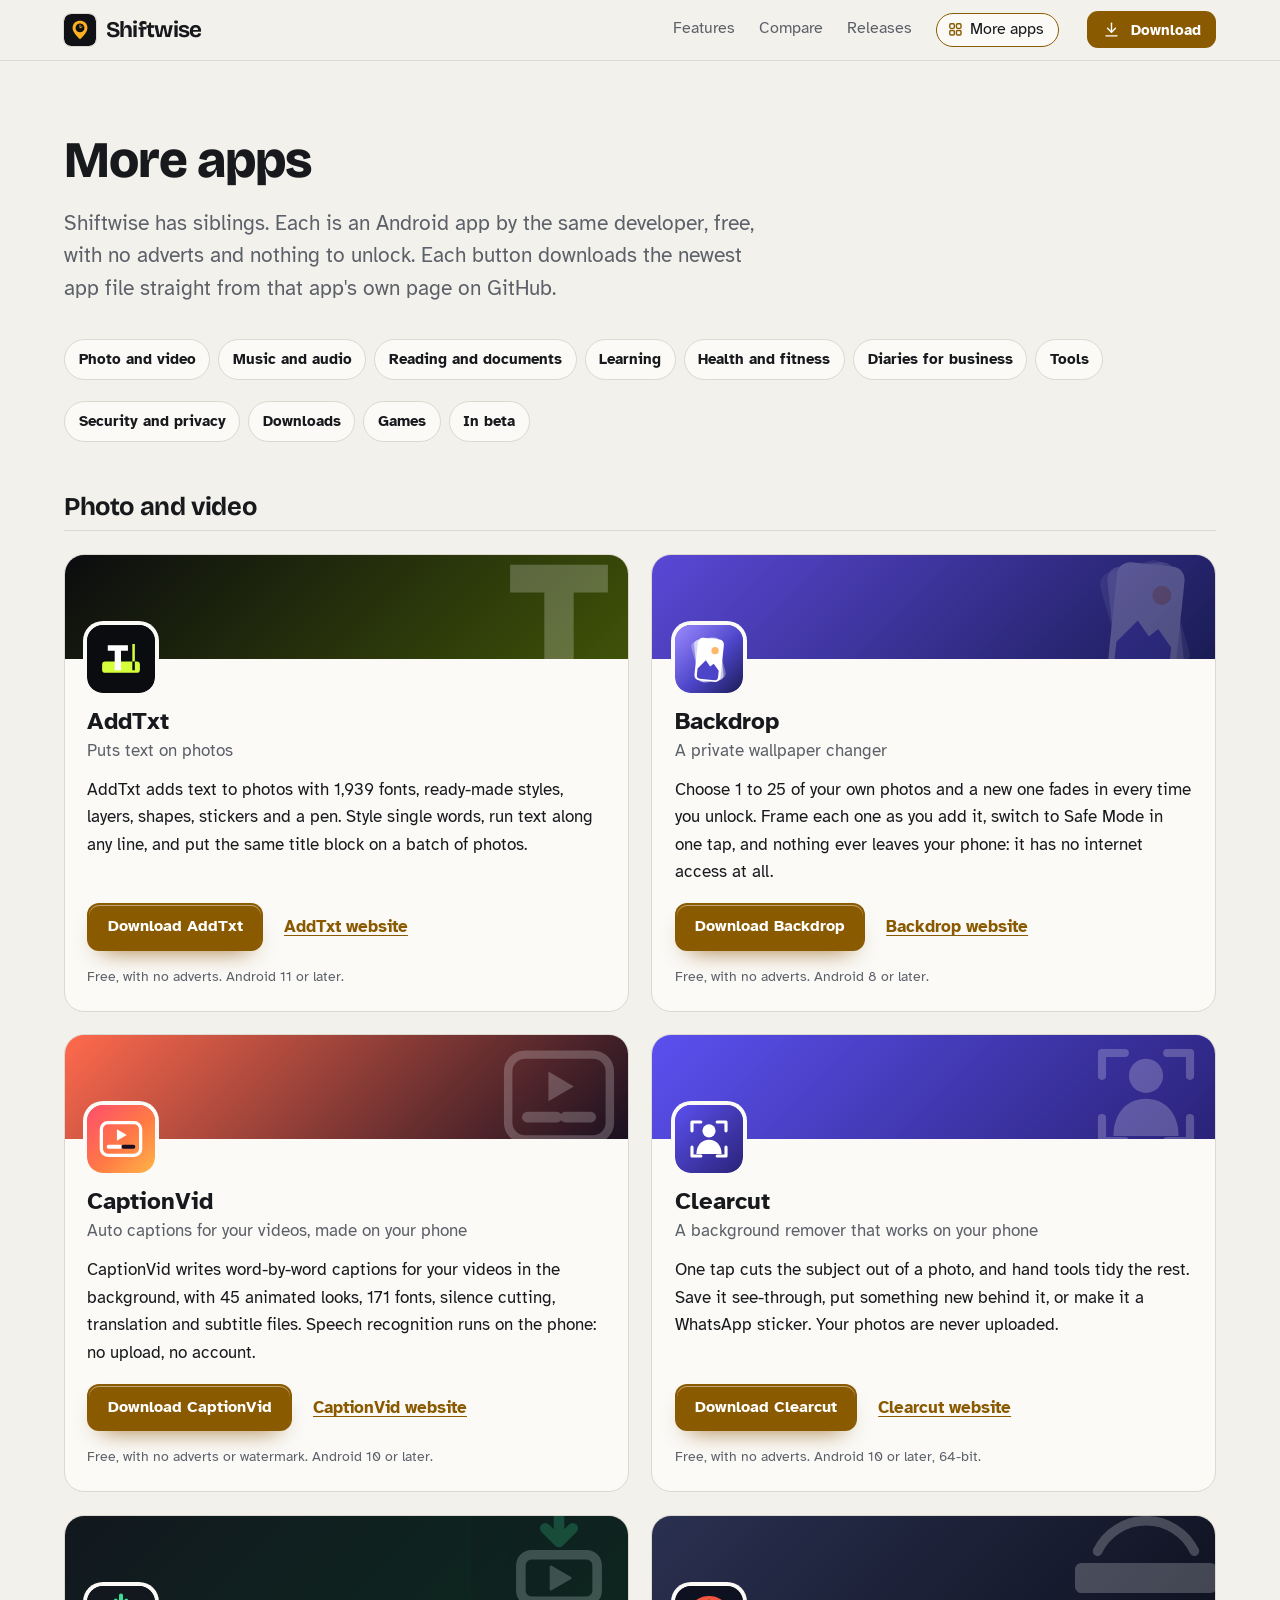
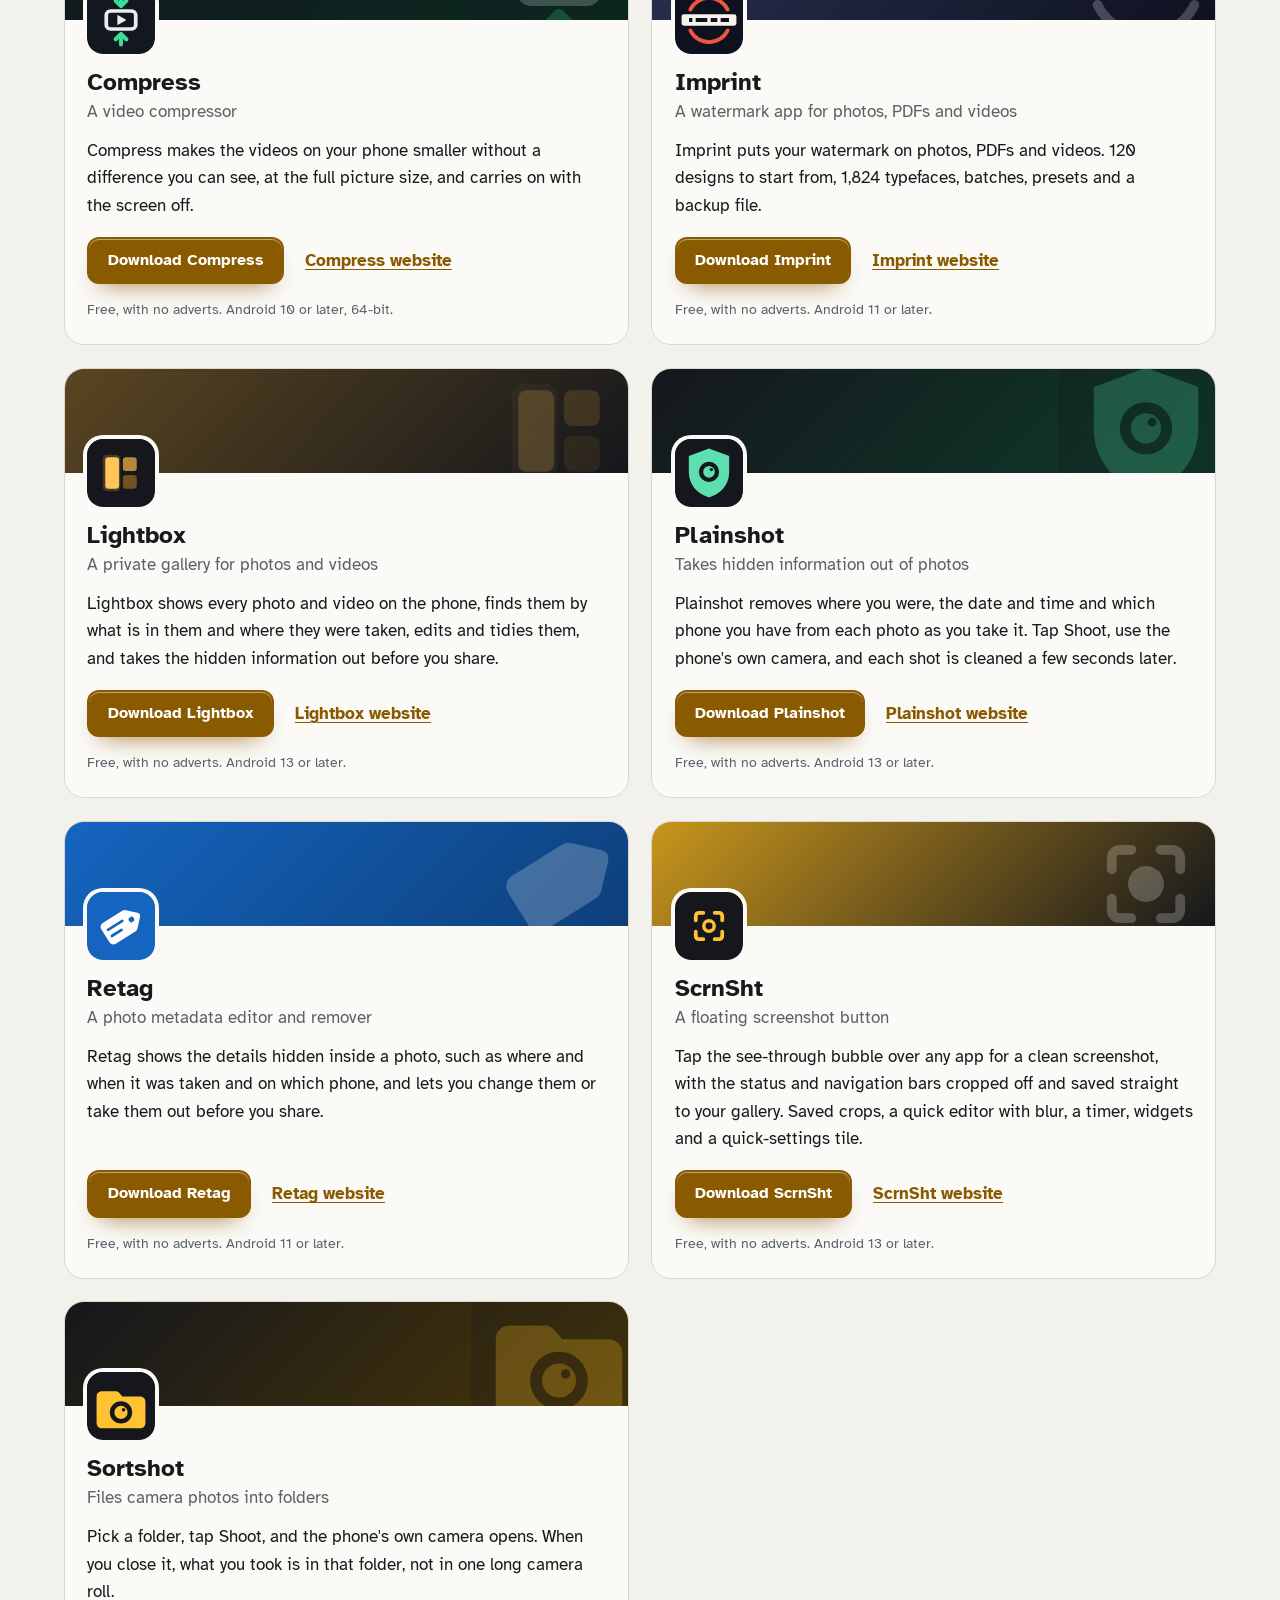
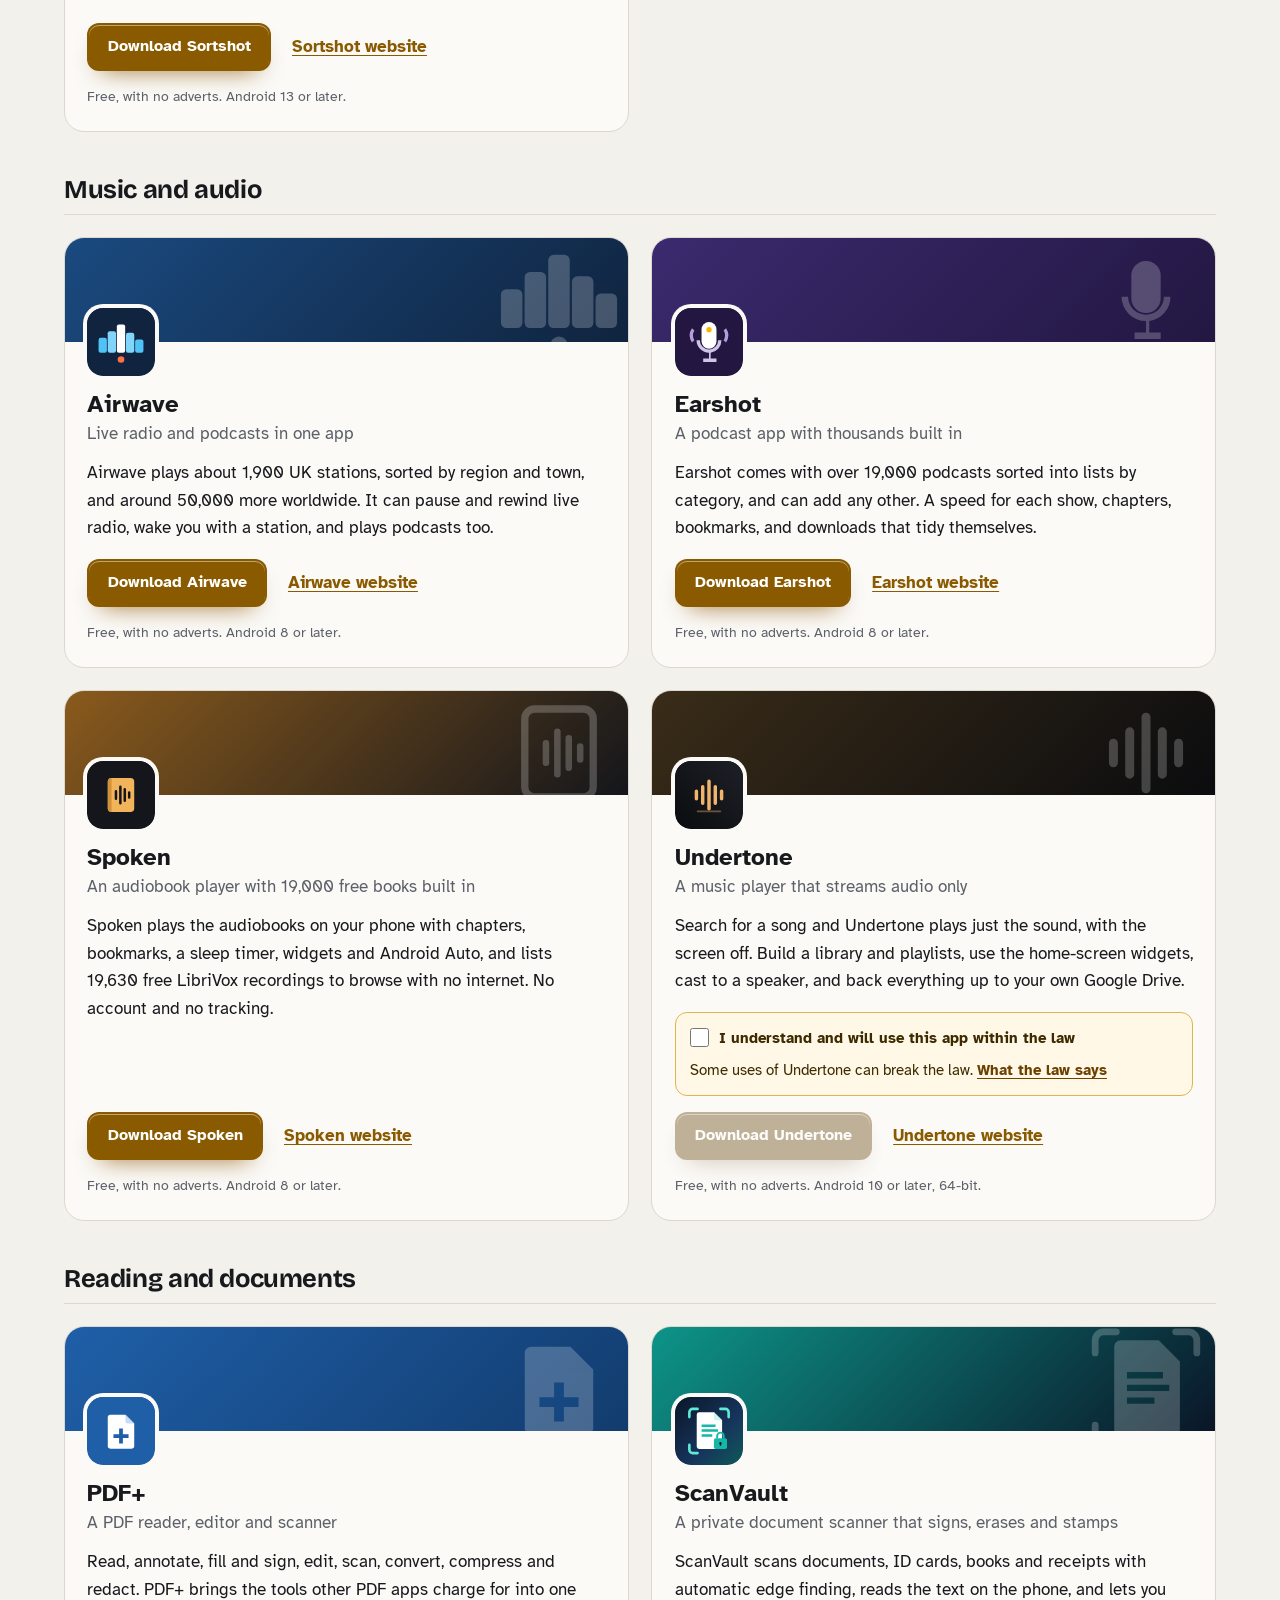
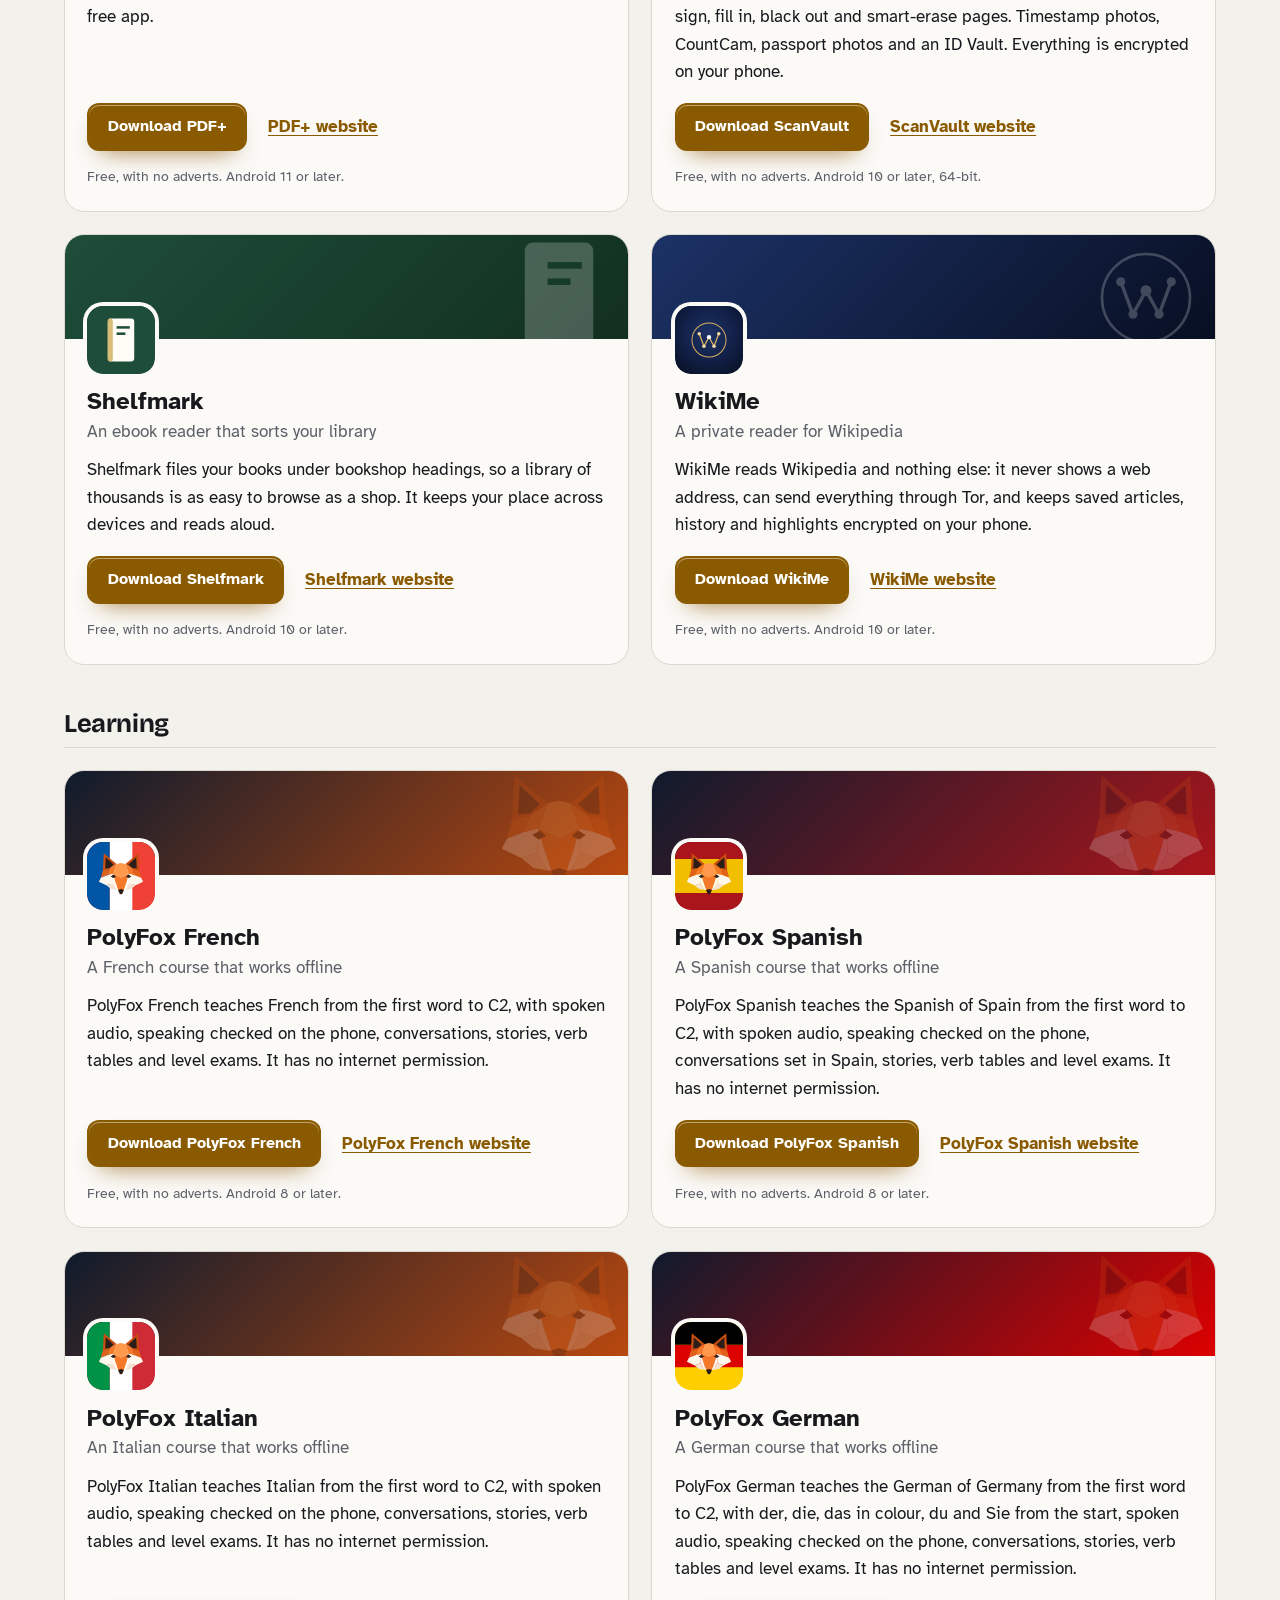
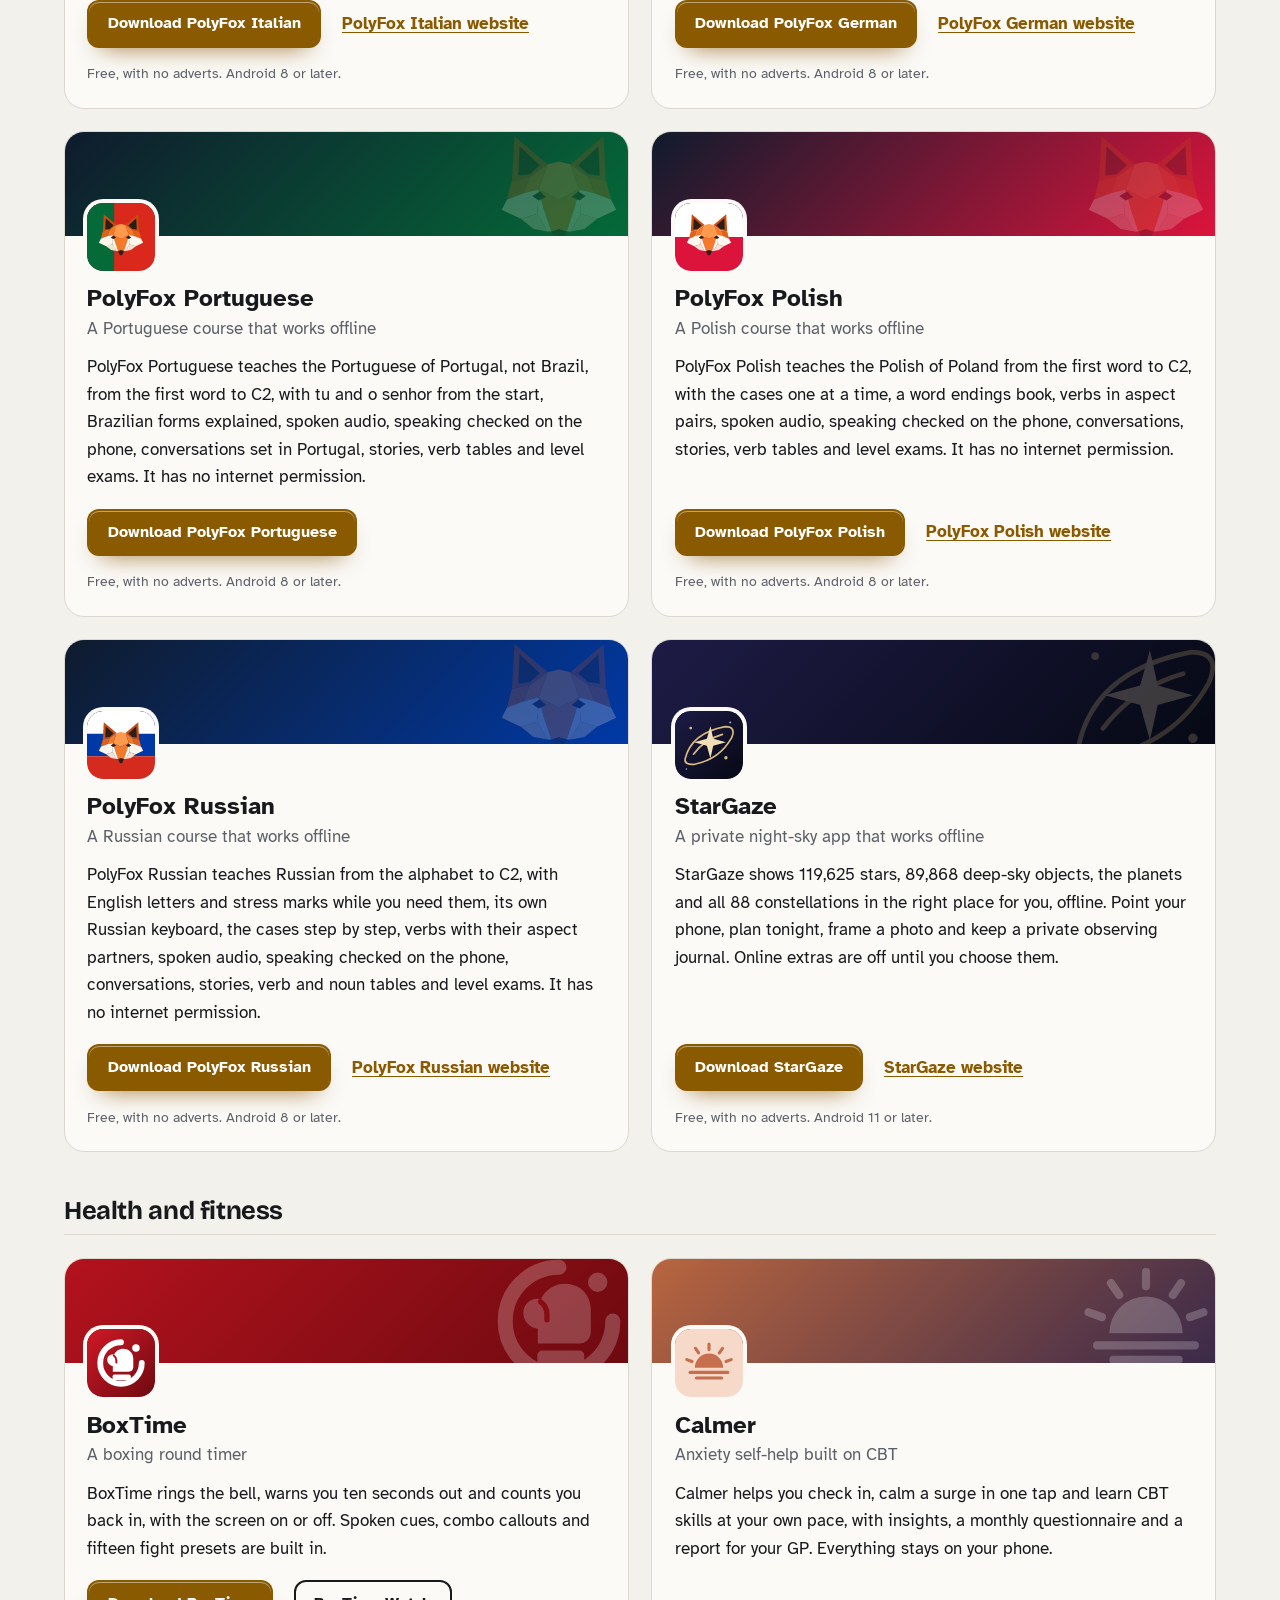
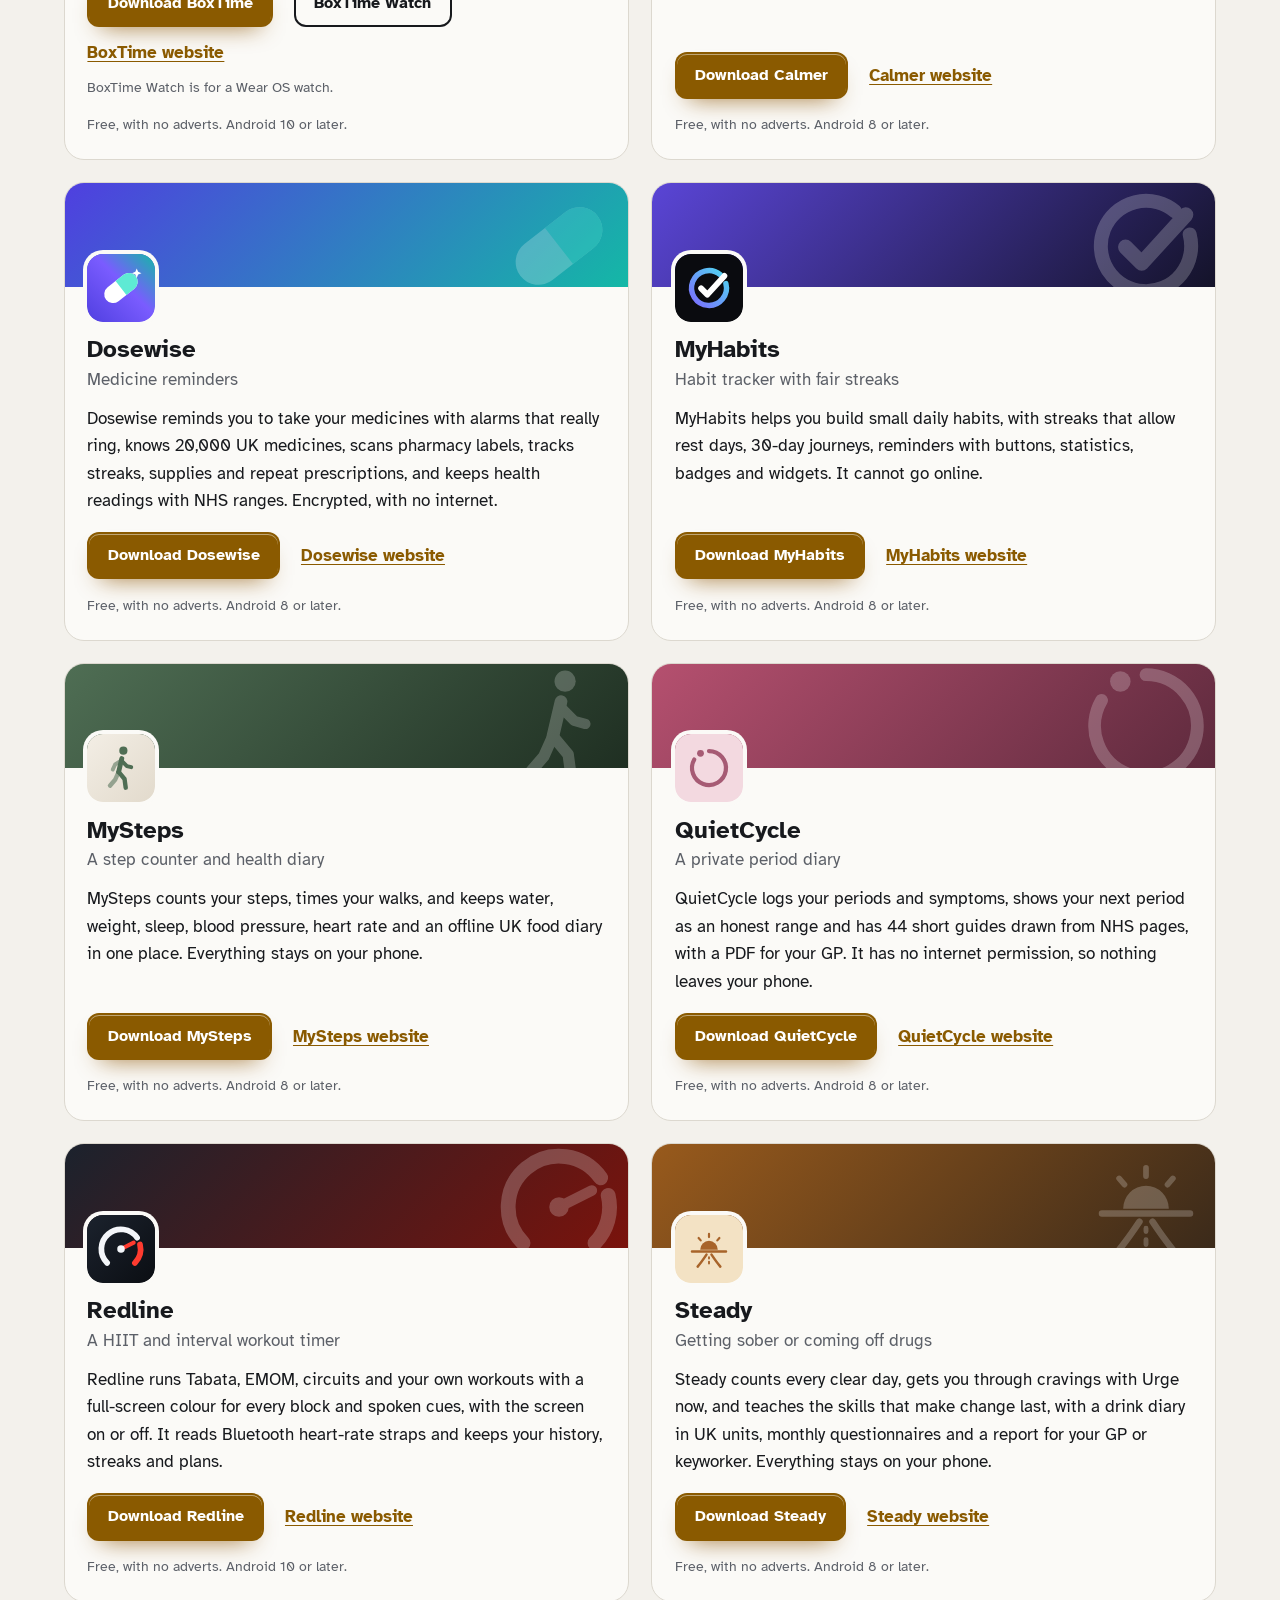
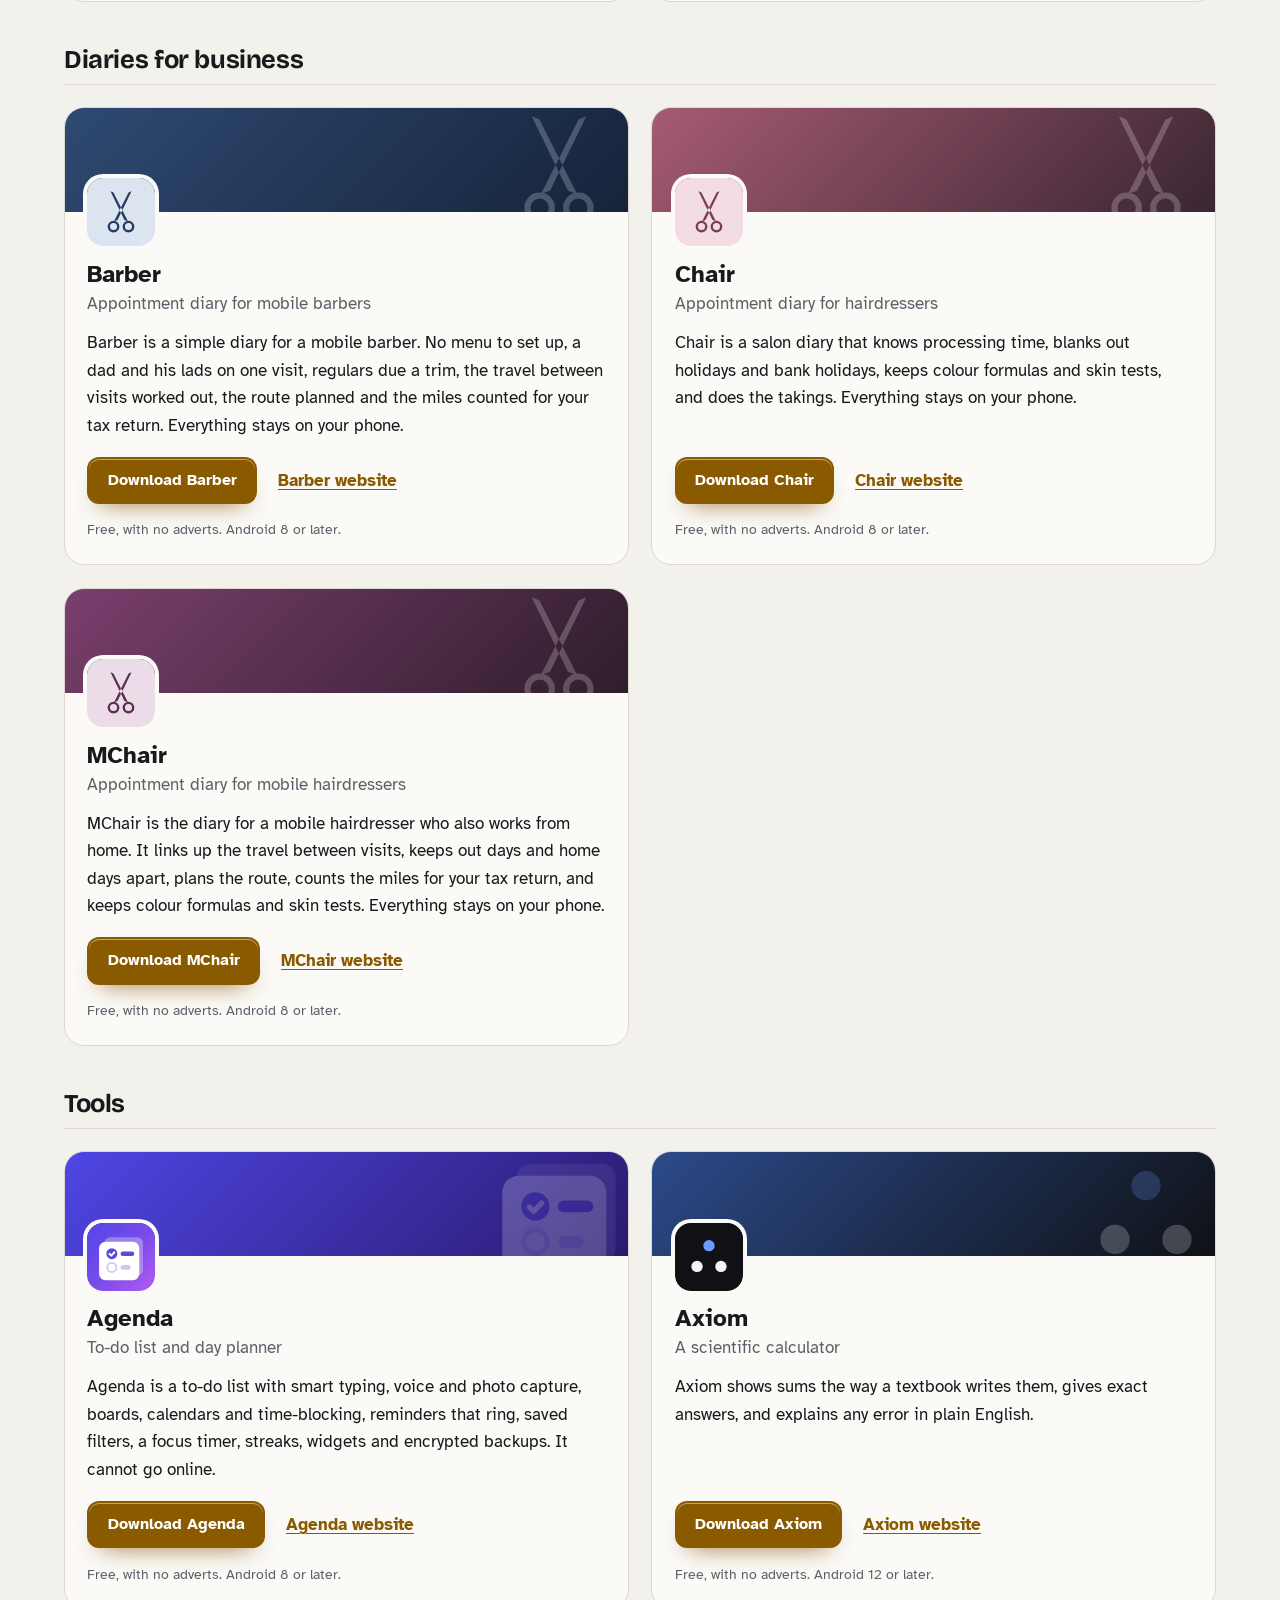
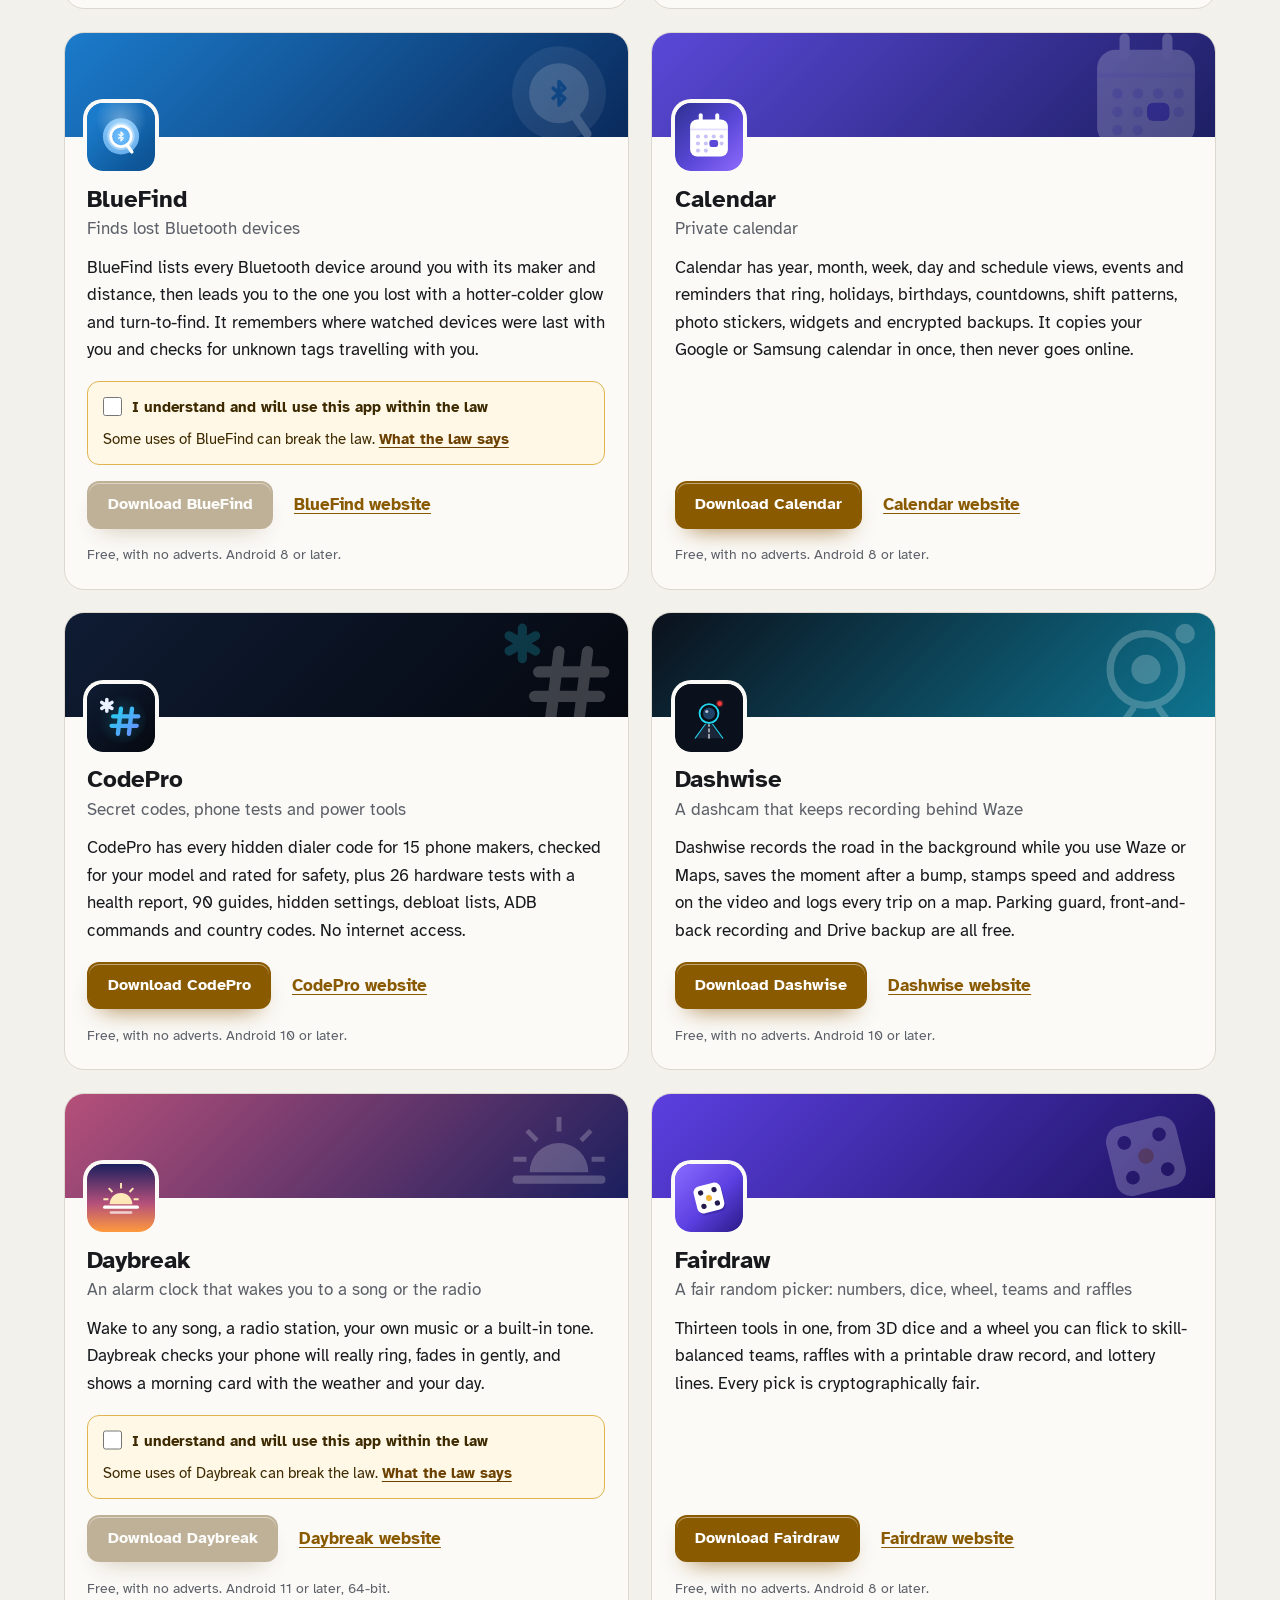
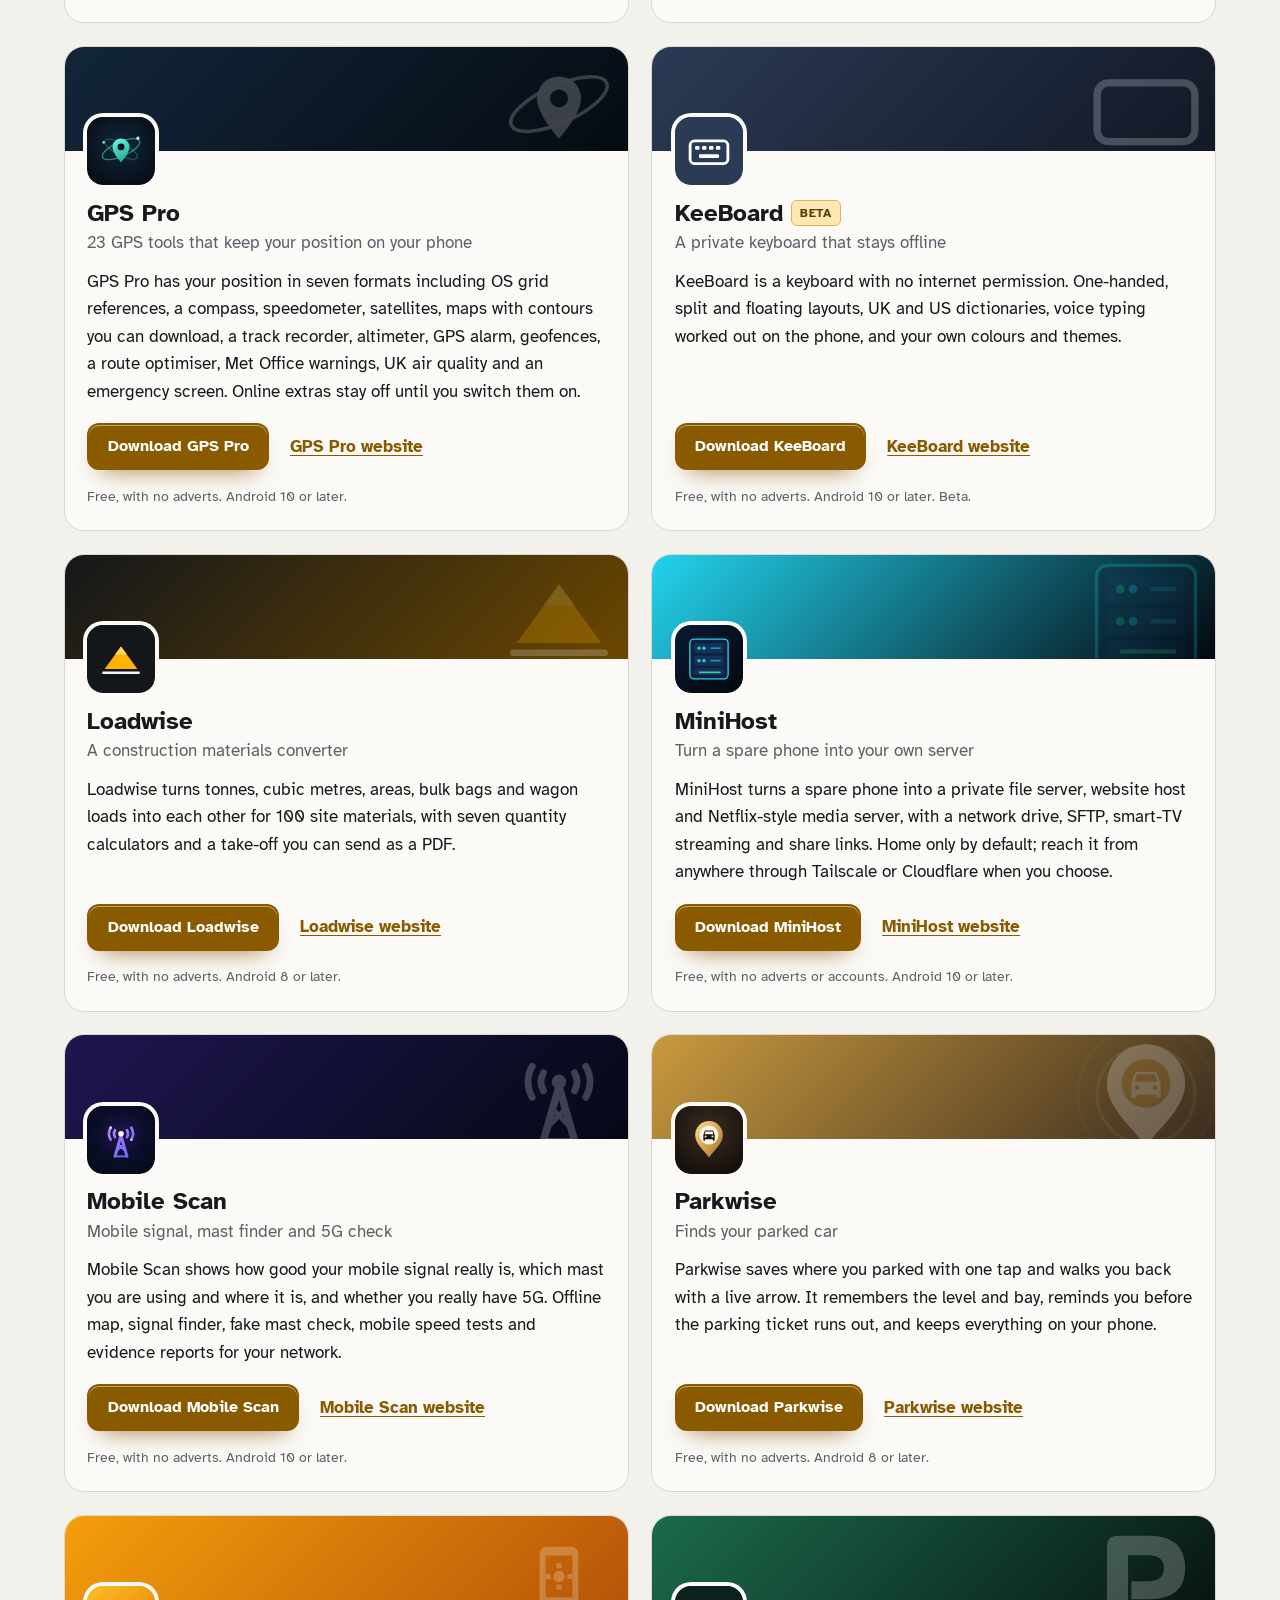
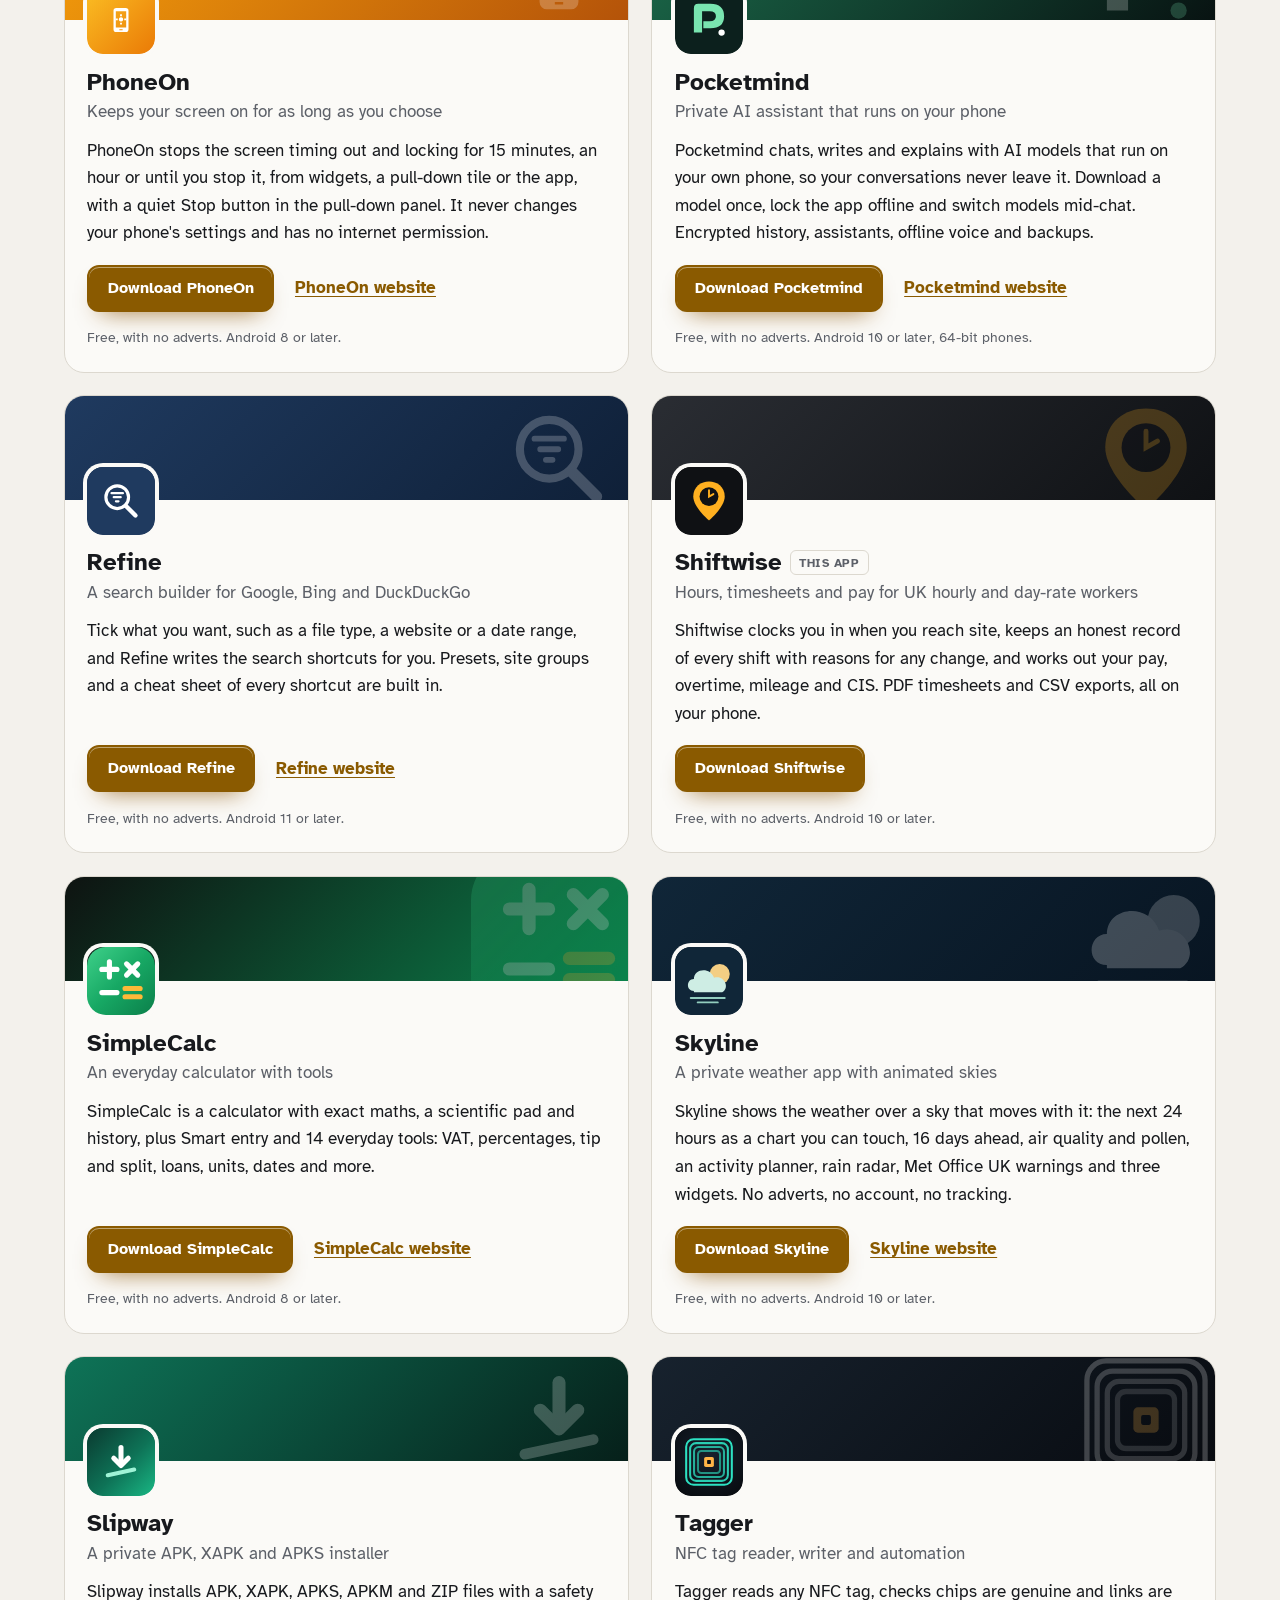
==== commit d7ca225c: "More apps: add Slipway" ====
--- a/more-apps.html
+++ b/more-apps.html
@@ -4,7 +4,7 @@
 <meta charset="utf-8">
 <meta name="viewport" content="width=device-width, initial-scale=1">
 <title>More free Android apps from the maker of Shiftwise</title>
-<meta name="description" content="All 92 free Android apps from the maker of Shiftwise, in one list by category, each with its download and a link to its website.">
+<meta name="description" content="All 93 free Android apps from the maker of Shiftwise, in one list by category, each with its download and a link to its website.">
 <meta name="author" content="Jonathan Jackson">
 <link rel="canonical" href="https://customgpter.github.io/shiftwise/more-apps.html">
 <meta name="theme-color" content="#f3f1ec" media="(prefers-color-scheme: light)">
@@ -12,7 +12,7 @@
 <meta property="og:type" content="website">
 <meta property="og:site_name" content="Shiftwise">
 <meta property="og:title" content="More free Android apps from the maker of Shiftwise">
-<meta property="og:description" content="All 92 free Android apps from the maker of Shiftwise, in one list by category, each with its download and a link to its website.">
+<meta property="og:description" content="All 93 free Android apps from the maker of Shiftwise, in one list by category, each with its download and a link to its website.">
 <meta property="og:url" content="https://customgpter.github.io/shiftwise/more-apps.html">
 <meta property="og:image" content="https://customgpter.github.io/shiftwise/assets/og.png">
 <meta property="og:image:width" content="1200">
@@ -26,7 +26,7 @@
 <link rel="preload" href="./assets/fonts/atkinson-hyperlegible-latin-400-normal.woff2" as="font" type="font/woff2" crossorigin>
 <link rel="stylesheet" href="./assets/site.css?v=1">
 <link rel="stylesheet" href="./assets/house.css?v=1">
-<script type="application/ld+json">{"@context":"https://schema.org","@type":"ItemList","name":"Apps from the maker of Shiftwise","url":"https://customgpter.github.io/shiftwise/more-apps.html","itemListElement":[{"@type":"ListItem","position":1,"name":"AddTxt","url":"https://customgpter.github.io/addtxt/"},{"@type":"ListItem","position":2,"name":"Backdrop","url":"https://customgpter.github.io/backdrop/"},{"@type":"ListItem","position":3,"name":"CaptionVid","url":"https://customgpter.github.io/captionvid/"},{"@type":"ListItem","position":4,"name":"Clearcut","url":"https://customgpter.github.io/clearcut/"},{"@type":"ListItem","position":5,"name":"Compress","url":"https://customgpter.github.io/compress/"},{"@type":"ListItem","position":6,"name":"Imprint","url":"https://customgpter.github.io/imprint/"},{"@type":"ListItem","position":7,"name":"Lightbox","url":"https://customgpter.github.io/lightbox/"},{"@type":"ListItem","position":8,"name":"Plainshot","url":"https://customgpter.github.io/plainshot/"},{"@type":"ListItem","position":9,"name":"Retag","url":"https://customgpter.github.io/retag/"},{"@type":"ListItem","position":10,"name":"ScrnSht","url":"https://customgpter.github.io/scrnsht/"},{"@type":"ListItem","position":11,"name":"Sortshot","url":"https://customgpter.github.io/sortshot/"},{"@type":"ListItem","position":12,"name":"Airwave","url":"https://customgpter.github.io/airwave/"},{"@type":"ListItem","position":13,"name":"Earshot","url":"https://customgpter.github.io/earshot/"},{"@type":"ListItem","position":14,"name":"Spoken","url":"https://customgpter.github.io/spoken/"},{"@type":"ListItem","position":15,"name":"Undertone","url":"https://customgpter.github.io/undertone/"},{"@type":"ListItem","position":16,"name":"PDF+","url":"https://customgpter.github.io/pdfplus/"},{"@type":"ListItem","position":17,"name":"ScanVault","url":"https://customgpter.github.io/scanvault/"},{"@type":"ListItem","position":18,"name":"Shelfmark","url":"https://customgpter.github.io/shelfmark/"},{"@type":"ListItem","position":19,"name":"WikiMe","url":"https://customgpter.github.io/wikime/"},{"@type":"ListItem","position":20,"name":"PolyFox French","url":"https://customgpter.github.io/polyfox/"},{"@type":"ListItem","position":21,"name":"PolyFox German","url":"https://customgpter.github.io/polyfox-german/"},{"@type":"ListItem","position":22,"name":"PolyFox Polish","url":"https://customgpter.github.io/polyfox-polish/"},{"@type":"ListItem","position":23,"name":"PolyFox Russian","url":"https://customgpter.github.io/polyfox-russian/"},{"@type":"ListItem","position":24,"name":"StarGaze","url":"https://customgpter.github.io/stargaze/"},{"@type":"ListItem","position":25,"name":"BoxTime","url":"https://customgpter.github.io/boxtime/"},{"@type":"ListItem","position":26,"name":"Calmer","url":"https://customgpter.github.io/calmer/"},{"@type":"ListItem","position":27,"name":"Dosewise","url":"https://customgpter.github.io/dosewise/"},{"@type":"ListItem","position":28,"name":"MyHabits","url":"https://customgpter.github.io/myhabits/"},{"@type":"ListItem","position":29,"name":"MySteps","url":"https://customgpter.github.io/mysteps/"},{"@type":"ListItem","position":30,"name":"QuietCycle","url":"https://customgpter.github.io/quietcycle/"},{"@type":"ListItem","position":31,"name":"Redline","url":"https://customgpter.github.io/redline/"},{"@type":"ListItem","position":32,"name":"Steady","url":"https://customgpter.github.io/steady/"},{"@type":"ListItem","position":33,"name":"Barber","url":"https://customgpter.github.io/barber/"},{"@type":"ListItem","position":34,"name":"Chair","url":"https://customgpter.github.io/chair/"},{"@type":"ListItem","position":35,"name":"MChair","url":"https://customgpter.github.io/mchair/"},{"@type":"ListItem","position":36,"name":"Agenda","url":"https://customgpter.github.io/agenda/"},{"@type":"ListItem","position":37,"name":"Axiom","url":"https://customgpter.github.io/axiom/"},{"@type":"ListItem","position":38,"name":"BlueFind","url":"https://customgpter.github.io/bluefind/"},{"@type":"ListItem","position":39,"name":"Calendar","url":"https://customgpter.github.io/calendar/"},{"@type":"ListItem","position":40,"name":"CodePro","url":"https://customgpter.github.io/codepro/"},{"@type":"ListItem","position":41,"name":"Dashwise","url":"https://customgpter.github.io/dashwise/"},{"@type":"ListItem","position":42,"name":"Daybreak","url":"https://customgpter.github.io/daybreak/"},{"@type":"ListItem","position":43,"name":"Fairdraw","url":"https://customgpter.github.io/fairdraw/"},{"@type":"ListItem","position":44,"name":"GPS Pro","url":"https://customgpter.github.io/gpspro/"},{"@type":"ListItem","position":45,"name":"KeeBoard","url":"https://customgpter.github.io/keeboard/"},{"@type":"ListItem","position":46,"name":"Loadwise","url":"https://customgpter.github.io/loadwise/"},{"@type":"ListItem","position":47,"name":"MiniHost","url":"https://customgpter.github.io/minihost/"},{"@type":"ListItem","position":48,"name":"Mobile Scan","url":"https://customgpter.github.io/mobilescan/"},{"@type":"ListItem","position":49,"name":"Parkwise","url":"https://customgpter.github.io/parkwise/"},{"@type":"ListItem","position":50,"name":"Pocketmind","url":"https://customgpter.github.io/pocketmind/"},{"@type":"ListItem","position":51,"name":"Refine","url":"https://customgpter.github.io/refine/"},{"@type":"ListItem","position":52,"name":"Shiftwise","url":"https://customgpter.github.io/shiftwise/"},{"@type":"ListItem","position":53,"name":"SimpleCalc","url":"https://customgpter.github.io/simplecalc/"},{"@type":"ListItem","position":54,"name":"Skyline","url":"https://customgpter.github.io/skyline/"},{"@type":"ListItem","position":55,"name":"Tagger","url":"https://customgpter.github.io/tagger/"},{"@type":"ListItem","position":56,"name":"TotalClean","url":"https://customgpter.github.io/totalclean/"},{"@type":"ListItem","position":57,"name":"TVLink","url":"https://customgpter.github.io/tvlink/"},{"@type":"ListItem","position":58,"name":"Unbox","url":"https://customgpter.github.io/unbox/"},{"@type":"ListItem","position":59,"name":"WhatsKeep","url":"https://customgpter.github.io/whatskeep/"},{"@type":"ListItem","position":60,"name":"WiFi Scan","url":"https://customgpter.github.io/wifiscan/"},{"@type":"ListItem","position":61,"name":"Auditly","url":"https://customgpter.github.io/auditly/"},{"@type":"ListItem","position":62,"name":"Backchannel","url":"https://customgpter.github.io/backchannel/"},{"@type":"ListItem","position":63,"name":"ENotes","url":"https://customgpter.github.io/enotes/"},{"@type":"ListItem","position":64,"name":"FindMe","url":"https://customgpter.github.io/findme/"},{"@type":"ListItem","position":65,"name":"iLock","url":"https://customgpter.github.io/ilock/"},{"@type":"ListItem","position":66,"name":"ImSafe","url":"https://customgpter.github.io/imsafe/"},{"@type":"ListItem","position":67,"name":"IShred","url":"https://customgpter.github.io/ishred/"},{"@type":"ListItem","position":68,"name":"LockBox","url":"https://customgpter.github.io/lockbox/"},{"@type":"ListItem","position":69,"name":"PassVault","url":"https://customgpter.github.io/passvault/"},{"@type":"ListItem","position":70,"name":"SpyFind","url":"https://customgpter.github.io/spyfind/"},{"@type":"ListItem","position":71,"name":"TextWipe","url":"https://customgpter.github.io/textwipe/"},{"@type":"ListItem","position":72,"name":"Tracewire","url":"https://customgpter.github.io/tracewire/"},{"@type":"ListItem","position":73,"name":"Vigil","url":"https://customgpter.github.io/vigil/"},{"@type":"ListItem","position":74,"name":"Grab","url":"https://customgpter.github.io/grab/"},{"@type":"ListItem","position":75,"name":"Swarm","url":"https://customgpter.github.io/swarm/"},{"@type":"ListItem","position":76,"name":"Plane Games","url":"https://customgpter.github.io/plane-games/"},{"@type":"ListItem","position":77,"name":"Ninefold","url":"https://customgpter.github.io/ninefold/"},{"@type":"ListItem","position":78,"name":"Cubewise","url":"https://customgpter.github.io/cubewise/"},{"@type":"ListItem","position":79,"name":"Tilewise","url":"https://customgpter.github.io/tilewise/"},{"@type":"ListItem","position":80,"name":"Letterwise","url":"https://customgpter.github.io/letterwise/"},{"@type":"ListItem","position":81,"name":"Kingside","url":"https://customgpter.github.io/kingside/"},{"@type":"ListItem","position":82,"name":"Deckhand","url":"https://customgpter.github.io/deckhand/"},{"@type":"ListItem","position":83,"name":"SNESForge","url":"https://customgpter.github.io/snesforge/"},{"@type":"ListItem","position":84,"name":"Fame Boy","url":"https://customgpter.github.io/fameboy/"},{"@type":"ListItem","position":85,"name":"PSPPro","url":"https://customgpter.github.io/psppro/"},{"@type":"ListItem","position":86,"name":"MegaGen","url":"https://customgpter.github.io/megagen/"},{"@type":"ListItem","position":87,"name":"QVR","url":"https://customgpter.github.io/qvr/"},{"@type":"ListItem","position":88,"name":"QVR Watch","url":"https://customgpter.github.io/qvr-watch/"},{"@type":"ListItem","position":89,"name":"QVRLite","url":"https://customgpter.github.io/qvrlite/"},{"@type":"ListItem","position":90,"name":"Onionz","url":"https://customgpter.github.io/onionz/"},{"@type":"ListItem","position":91,"name":"OnionzWeb","url":"https://customgpter.github.io/onionzweb/"}]}</script>
+<script type="application/ld+json">{"@context":"https://schema.org","@type":"ItemList","name":"Apps from the maker of Shiftwise","url":"https://customgpter.github.io/shiftwise/more-apps.html","itemListElement":[{"@type":"ListItem","position":1,"name":"AddTxt","url":"https://customgpter.github.io/addtxt/"},{"@type":"ListItem","position":2,"name":"Backdrop","url":"https://customgpter.github.io/backdrop/"},{"@type":"ListItem","position":3,"name":"CaptionVid","url":"https://customgpter.github.io/captionvid/"},{"@type":"ListItem","position":4,"name":"Clearcut","url":"https://customgpter.github.io/clearcut/"},{"@type":"ListItem","position":5,"name":"Compress","url":"https://customgpter.github.io/compress/"},{"@type":"ListItem","position":6,"name":"Imprint","url":"https://customgpter.github.io/imprint/"},{"@type":"ListItem","position":7,"name":"Lightbox","url":"https://customgpter.github.io/lightbox/"},{"@type":"ListItem","position":8,"name":"Plainshot","url":"https://customgpter.github.io/plainshot/"},{"@type":"ListItem","position":9,"name":"Retag","url":"https://customgpter.github.io/retag/"},{"@type":"ListItem","position":10,"name":"ScrnSht","url":"https://customgpter.github.io/scrnsht/"},{"@type":"ListItem","position":11,"name":"Sortshot","url":"https://customgpter.github.io/sortshot/"},{"@type":"ListItem","position":12,"name":"Airwave","url":"https://customgpter.github.io/airwave/"},{"@type":"ListItem","position":13,"name":"Earshot","url":"https://customgpter.github.io/earshot/"},{"@type":"ListItem","position":14,"name":"Spoken","url":"https://customgpter.github.io/spoken/"},{"@type":"ListItem","position":15,"name":"Undertone","url":"https://customgpter.github.io/undertone/"},{"@type":"ListItem","position":16,"name":"PDF+","url":"https://customgpter.github.io/pdfplus/"},{"@type":"ListItem","position":17,"name":"ScanVault","url":"https://customgpter.github.io/scanvault/"},{"@type":"ListItem","position":18,"name":"Shelfmark","url":"https://customgpter.github.io/shelfmark/"},{"@type":"ListItem","position":19,"name":"WikiMe","url":"https://customgpter.github.io/wikime/"},{"@type":"ListItem","position":20,"name":"PolyFox French","url":"https://customgpter.github.io/polyfox/"},{"@type":"ListItem","position":21,"name":"PolyFox German","url":"https://customgpter.github.io/polyfox-german/"},{"@type":"ListItem","position":22,"name":"PolyFox Polish","url":"https://customgpter.github.io/polyfox-polish/"},{"@type":"ListItem","position":23,"name":"PolyFox Russian","url":"https://customgpter.github.io/polyfox-russian/"},{"@type":"ListItem","position":24,"name":"StarGaze","url":"https://customgpter.github.io/stargaze/"},{"@type":"ListItem","position":25,"name":"BoxTime","url":"https://customgpter.github.io/boxtime/"},{"@type":"ListItem","position":26,"name":"Calmer","url":"https://customgpter.github.io/calmer/"},{"@type":"ListItem","position":27,"name":"Dosewise","url":"https://customgpter.github.io/dosewise/"},{"@type":"ListItem","position":28,"name":"MyHabits","url":"https://customgpter.github.io/myhabits/"},{"@type":"ListItem","position":29,"name":"MySteps","url":"https://customgpter.github.io/mysteps/"},{"@type":"ListItem","position":30,"name":"QuietCycle","url":"https://customgpter.github.io/quietcycle/"},{"@type":"ListItem","position":31,"name":"Redline","url":"https://customgpter.github.io/redline/"},{"@type":"ListItem","position":32,"name":"Steady","url":"https://customgpter.github.io/steady/"},{"@type":"ListItem","position":33,"name":"Barber","url":"https://customgpter.github.io/barber/"},{"@type":"ListItem","position":34,"name":"Chair","url":"https://customgpter.github.io/chair/"},{"@type":"ListItem","position":35,"name":"MChair","url":"https://customgpter.github.io/mchair/"},{"@type":"ListItem","position":36,"name":"Agenda","url":"https://customgpter.github.io/agenda/"},{"@type":"ListItem","position":37,"name":"Axiom","url":"https://customgpter.github.io/axiom/"},{"@type":"ListItem","position":38,"name":"BlueFind","url":"https://customgpter.github.io/bluefind/"},{"@type":"ListItem","position":39,"name":"Calendar","url":"https://customgpter.github.io/calendar/"},{"@type":"ListItem","position":40,"name":"CodePro","url":"https://customgpter.github.io/codepro/"},{"@type":"ListItem","position":41,"name":"Dashwise","url":"https://customgpter.github.io/dashwise/"},{"@type":"ListItem","position":42,"name":"Daybreak","url":"https://customgpter.github.io/daybreak/"},{"@type":"ListItem","position":43,"name":"Fairdraw","url":"https://customgpter.github.io/fairdraw/"},{"@type":"ListItem","position":44,"name":"GPS Pro","url":"https://customgpter.github.io/gpspro/"},{"@type":"ListItem","position":45,"name":"KeeBoard","url":"https://customgpter.github.io/keeboard/"},{"@type":"ListItem","position":46,"name":"Loadwise","url":"https://customgpter.github.io/loadwise/"},{"@type":"ListItem","position":47,"name":"MiniHost","url":"https://customgpter.github.io/minihost/"},{"@type":"ListItem","position":48,"name":"Mobile Scan","url":"https://customgpter.github.io/mobilescan/"},{"@type":"ListItem","position":49,"name":"Parkwise","url":"https://customgpter.github.io/parkwise/"},{"@type":"ListItem","position":50,"name":"Pocketmind","url":"https://customgpter.github.io/pocketmind/"},{"@type":"ListItem","position":51,"name":"Refine","url":"https://customgpter.github.io/refine/"},{"@type":"ListItem","position":52,"name":"Shiftwise","url":"https://customgpter.github.io/shiftwise/"},{"@type":"ListItem","position":53,"name":"SimpleCalc","url":"https://customgpter.github.io/simplecalc/"},{"@type":"ListItem","position":54,"name":"Skyline","url":"https://customgpter.github.io/skyline/"},{"@type":"ListItem","position":55,"name":"Slipway","url":"https://customgpter.github.io/slipway/"},{"@type":"ListItem","position":56,"name":"Tagger","url":"https://customgpter.github.io/tagger/"},{"@type":"ListItem","position":57,"name":"TotalClean","url":"https://customgpter.github.io/totalclean/"},{"@type":"ListItem","position":58,"name":"TVLink","url":"https://customgpter.github.io/tvlink/"},{"@type":"ListItem","position":59,"name":"Unbox","url":"https://customgpter.github.io/unbox/"},{"@type":"ListItem","position":60,"name":"WhatsKeep","url":"https://customgpter.github.io/whatskeep/"},{"@type":"ListItem","position":61,"name":"WiFi Scan","url":"https://customgpter.github.io/wifiscan/"},{"@type":"ListItem","position":62,"name":"Auditly","url":"https://customgpter.github.io/auditly/"},{"@type":"ListItem","position":63,"name":"Backchannel","url":"https://customgpter.github.io/backchannel/"},{"@type":"ListItem","position":64,"name":"ENotes","url":"https://customgpter.github.io/enotes/"},{"@type":"ListItem","position":65,"name":"FindMe","url":"https://customgpter.github.io/findme/"},{"@type":"ListItem","position":66,"name":"iLock","url":"https://customgpter.github.io/ilock/"},{"@type":"ListItem","position":67,"name":"ImSafe","url":"https://customgpter.github.io/imsafe/"},{"@type":"ListItem","position":68,"name":"IShred","url":"https://customgpter.github.io/ishred/"},{"@type":"ListItem","position":69,"name":"LockBox","url":"https://customgpter.github.io/lockbox/"},{"@type":"ListItem","position":70,"name":"PassVault","url":"https://customgpter.github.io/passvault/"},{"@type":"ListItem","position":71,"name":"SpyFind","url":"https://customgpter.github.io/spyfind/"},{"@type":"ListItem","position":72,"name":"TextWipe","url":"https://customgpter.github.io/textwipe/"},{"@type":"ListItem","position":73,"name":"Tracewire","url":"https://customgpter.github.io/tracewire/"},{"@type":"ListItem","position":74,"name":"Vigil","url":"https://customgpter.github.io/vigil/"},{"@type":"ListItem","position":75,"name":"Grab","url":"https://customgpter.github.io/grab/"},{"@type":"ListItem","position":76,"name":"Swarm","url":"https://customgpter.github.io/swarm/"},{"@type":"ListItem","position":77,"name":"Plane Games","url":"https://customgpter.github.io/plane-games/"},{"@type":"ListItem","position":78,"name":"Ninefold","url":"https://customgpter.github.io/ninefold/"},{"@type":"ListItem","position":79,"name":"Cubewise","url":"https://customgpter.github.io/cubewise/"},{"@type":"ListItem","position":80,"name":"Tilewise","url":"https://customgpter.github.io/tilewise/"},{"@type":"ListItem","position":81,"name":"Letterwise","url":"https://customgpter.github.io/letterwise/"},{"@type":"ListItem","position":82,"name":"Kingside","url":"https://customgpter.github.io/kingside/"},{"@type":"ListItem","position":83,"name":"Deckhand","url":"https://customgpter.github.io/deckhand/"},{"@type":"ListItem","position":84,"name":"SNESForge","url":"https://customgpter.github.io/snesforge/"},{"@type":"ListItem","position":85,"name":"Fame Boy","url":"https://customgpter.github.io/fameboy/"},{"@type":"ListItem","position":86,"name":"PSPPro","url":"https://customgpter.github.io/psppro/"},{"@type":"ListItem","position":87,"name":"MegaGen","url":"https://customgpter.github.io/megagen/"},{"@type":"ListItem","position":88,"name":"QVR","url":"https://customgpter.github.io/qvr/"},{"@type":"ListItem","position":89,"name":"QVR Watch","url":"https://customgpter.github.io/qvr-watch/"},{"@type":"ListItem","position":90,"name":"QVRLite","url":"https://customgpter.github.io/qvrlite/"},{"@type":"ListItem","position":91,"name":"Onionz","url":"https://customgpter.github.io/onionz/"},{"@type":"ListItem","position":92,"name":"OnionzWeb","url":"https://customgpter.github.io/onionzweb/"}]}</script>
 <link rel="stylesheet" href="./assets/apps-list.css?v=1">
 <script src="./assets/apps-list.js?v=1" defer></script>
 </head>
@@ -102,7 +102,7 @@
 <li class="mapp" style="--b:#2a2d33;--b2:#0f1114"><div class="mapp-cover" aria-hidden="true"><svg viewBox="0 0 108 108"><path d="M54 85C54 85 29 64 29 47C29 15 79 15 79 47C79 64 54 85 54 85Z" fill="#FFB020"/><circle cx="54" cy="47" r="15" fill="#0F1114"/><path d="M54 37V47L61 43" stroke="#FFB020" stroke-width="3" stroke-linecap="round" fill="none"/></svg></div><div class="mapp-body"><svg class="mapp-icon" viewBox="0 0 108 108" aria-hidden="true"><rect width="108" height="108" rx="24" fill="#0F1114"/><path d="M54 85C54 85 29 64 29 47C29 15 79 15 79 47C79 64 54 85 54 85Z" fill="#FFB020"/><circle cx="54" cy="47" r="15" fill="#0F1114"/><path d="M54 37V47L61 43" stroke="#FFB020" stroke-width="3" stroke-linecap="round" fill="none"/></svg><h3>Shiftwise<span class="mapp-badge here">This app</span></h3><p class="mapp-kind">Hours, timesheets and pay for UK hourly and day-rate workers</p><p class="mapp-say">Shiftwise clocks you in when you reach site, keeps an honest record of every shift with reasons for any change, and works out your pay, overtime, mileage and CIS. PDF timesheets and CSV exports, all on your phone.</p><p class="mapp-go"><a class="button" href="https://github.com/CustomGPTer/shiftwise/releases/latest/download/Shiftwise.apk">Download Shiftwise</a></p><p class="mapp-needs">Free, with no adverts. Android 10 or later.</p></div></li>
 <li class="mapp" style="--b:#0e1311;--b2:#0b7f4a"><div class="mapp-cover" aria-hidden="true"><svg viewBox="0 0 108 108"><rect width="108" height="108" rx="30" fill="url(#scgc)"/><defs><linearGradient id="scgc" x1="0" y1="0" x2="1" y2="1"><stop offset="0" stop-color="#3fd18a"/><stop offset=".5" stop-color="#17a864"/><stop offset="1" stop-color="#0b7f4a"/></linearGradient></defs><g stroke-width="8.1" stroke-linecap="round" fill="none"><path stroke="#fff" d="M23.6 35.6h24M35.6 23.6v24M62.8 26.8l17.8 17.8M62.8 44.6l17.8-17.8M23.6 72.4h24"/><path stroke="#ffb938" d="M60.4 65.9h24M60.4 78.9h24"/></g></svg></div><div class="mapp-body"><svg class="mapp-icon" viewBox="0 0 108 108" aria-hidden="true"><rect width="108" height="108" rx="30" fill="url(#i-simplecalc-scgi)"/><defs><linearGradient id="i-simplecalc-scgi" x1="0" y1="0" x2="1" y2="1"><stop offset="0" stop-color="#3fd18a"/><stop offset=".5" stop-color="#17a864"/><stop offset="1" stop-color="#0b7f4a"/></linearGradient></defs><g stroke-width="8.1" stroke-linecap="round" fill="none"><path stroke="#fff" d="M23.6 35.6h24M35.6 23.6v24M62.8 26.8l17.8 17.8M62.8 44.6l17.8-17.8M23.6 72.4h24"/><path stroke="#ffb938" d="M60.4 65.9h24M60.4 78.9h24"/></g></svg><h3>SimpleCalc</h3><p class="mapp-kind">An everyday calculator with tools</p><p class="mapp-say">SimpleCalc is a calculator with exact maths, a scientific pad and history, plus Smart entry and 14 everyday tools: VAT, percentages, tip and split, loans, units, dates and more.</p><p class="mapp-go"><a class="button" href="https://github.com/CustomGPTer/simplecalc/releases/latest/download/SimpleCalc.apk">Download SimpleCalc</a><a class="mapp-site" href="https://customgpter.github.io/simplecalc/">SimpleCalc website</a></p><p class="mapp-needs">Free, with no adverts. Android 8 or later.</p></div></li>
 <li class="mapp" style="--b:#102638;--b2:#081522"><div class="mapp-cover" aria-hidden="true"><svg viewBox="0 0 108 108"><circle cx="71" cy="43" r="16" fill="#fff" fill-opacity=".85"/><path fill="#fff" d="M30,70C17,70 18,51 30,51C30,34 56,31 62,49C78,44 88,65 75,72L30,72Z"/><path d="M25,81L79,81M36,88L68,88" fill="none" stroke="#fff" stroke-width="3" stroke-linecap="round"/></svg></div><div class="mapp-body"><svg class="mapp-icon" viewBox="0 0 108 108" aria-hidden="true"><rect width="108" height="108" rx="24" fill="#102638"/><circle cx="71" cy="43" r="16" fill="#F4CE83"/><path fill="#CEEDE4" d="M30,70C17,70 18,51 30,51C30,34 56,31 62,49C78,44 88,65 75,72L30,72Z"/><path d="M25,81L79,81M36,88L68,88" fill="none" stroke="#92CDBE" stroke-width="3" stroke-linecap="round"/></svg><h3>Skyline</h3><p class="mapp-kind">A private weather app with animated skies</p><p class="mapp-say">Skyline shows the weather over a sky that moves with it: the next 24 hours as a chart you can touch, 16 days ahead, air quality and pollen, an activity planner, rain radar, Met Office UK warnings and three widgets. No adverts, no account, no tracking.</p><p class="mapp-go"><a class="button" href="https://github.com/CustomGPTer/skyline/releases/latest/download/Skyline.apk">Download Skyline</a><a class="mapp-site" href="https://customgpter.github.io/skyline/">Skyline website</a></p><p class="mapp-needs">Free, with no adverts. Android 10 or later.</p></div></li>
-<li class="mapp is-gated" style="--b:#17222e;--b2:#080b10"><div class="mapp-cover" aria-hidden="true"><svg viewBox="0 0 108 108"><g transform="translate(54 54) scale(1.25) translate(-54 -54)"><rect x="25" y="25" width="58" height="58" rx="9.5" fill="none" stroke="#fff" stroke-opacity="1" stroke-width="2.6"/><rect x="30" y="30" width="48" height="48" rx="7.6" fill="none" stroke="#fff" stroke-opacity=".9" stroke-width="2.6"/><rect x="35" y="35" width="38" height="38" rx="5.8" fill="none" stroke="#fff" stroke-opacity=".75" stroke-width="2.6"/><rect x="40" y="40" width="28" height="28" rx="4.2" fill="none" stroke="#fff" stroke-opacity=".6" stroke-width="2.6"/><rect x="47.8" y="47.8" width="12.4" height="12.4" rx="2.2" fill="#FFB547"/><rect x="51.6" y="51.6" width="4.8" height="4.8" rx="0.9" fill="#0B0F14"/></g></svg></div><div class="mapp-body"><svg class="mapp-icon" viewBox="0 0 108 108" aria-hidden="true"><defs><radialGradient id="i-tagger-tgg" cx="54" cy="40" r="80" gradientUnits="userSpaceOnUse"><stop offset="0" stop-color="#17222E"/><stop offset="1" stop-color="#080B10"/></radialGradient></defs><rect width="108" height="108" rx="24" fill="url(#i-tagger-tgg)"/><g transform="translate(54 54) scale(1.25) translate(-54 -54)"><rect x="25" y="25" width="58" height="58" rx="9.5" fill="none" stroke="#2DE1C2" stroke-opacity="1" stroke-width="2.6"/><rect x="30" y="30" width="48" height="48" rx="7.6" fill="none" stroke="#2DE1C2" stroke-opacity=".9" stroke-width="2.6"/><rect x="35" y="35" width="38" height="38" rx="5.8" fill="none" stroke="#2DE1C2" stroke-opacity=".75" stroke-width="2.6"/><rect x="40" y="40" width="28" height="28" rx="4.2" fill="none" stroke="#2DE1C2" stroke-opacity=".6" stroke-width="2.6"/><rect x="47.8" y="47.8" width="12.4" height="12.4" rx="2.2" fill="#FFB547"/><rect x="51.6" y="51.6" width="4.8" height="4.8" rx="0.9" fill="#0B0F14"/></g></svg><h3>Tagger</h3><p class="mapp-kind">NFC tag reader, writer and automation</p><p class="mapp-say">Tagger reads any NFC tag, checks chips are genuine and links are safe, writes 16 kinds of record, protects tags with passwords or encryption, and makes tags that run tasks on your phone. Every pro tool free, everything encrypted.</p><div class="mapp-law" data-gate><label><input type="checkbox"> I understand and will use this app within the law</label><p>Some uses of Tagger can break the law. <a href="https://customgpter.github.io/tagger/terms.html#law">What the law says</a></p><noscript><p>Turn on JavaScript to download, or use the <a href="https://customgpter.github.io/tagger/">Tagger website</a>.</p></noscript></div><p class="mapp-go"><a class="button" data-href="https://github.com/CustomGPTer/tagger/releases/latest/download/Tagger.apk" aria-disabled="true" role="link" tabindex="-1">Download Tagger</a><a class="mapp-site" href="https://customgpter.github.io/tagger/">Tagger website</a></p><p class="mapp-needs">Free, with no adverts. Android 10 or later, with NFC.</p></div></li>
+<li class="mapp is-gated" style="--b:#0e7357;--b2:#06201a"><div class="mapp-cover" aria-hidden="true"><svg viewBox="0 0 108 108"><path d="M33 75L75 66" stroke="#fff" stroke-width="6.5" stroke-linecap="round" fill="none"/><path d="M54 31L54 58" stroke="#fff" stroke-width="8" stroke-linecap="round" fill="none"/><path d="M42.5 48L54 59.5L65.5 48" stroke="#fff" stroke-width="8" stroke-linecap="round" stroke-linejoin="round" fill="none"/></svg></div><div class="mapp-body"><svg class="mapp-icon" viewBox="0 0 108 108" aria-hidden="true"><defs><linearGradient id="i-slipway-swbg" x1="0" y1="0" x2="1" y2="1"><stop offset="0" stop-color="#0a3a30"/><stop offset=".55" stop-color="#0e7357"/><stop offset="1" stop-color="#19b784"/></linearGradient></defs><rect width="108" height="108" rx="24" fill="url(#i-slipway-swbg)"/><path d="M33 75L75 66" stroke="#9ff3d6" stroke-width="6.5" stroke-linecap="round" fill="none"/><path d="M54 31L54 58" stroke="#fff" stroke-width="8" stroke-linecap="round" fill="none"/><path d="M42.5 48L54 59.5L65.5 48" stroke="#fff" stroke-width="8" stroke-linecap="round" stroke-linejoin="round" fill="none"/></svg><h3>Slipway</h3><p class="mapp-kind">A private APK, XAPK and APKS installer</p><p class="mapp-say">Slipway installs APK, XAPK, APKS, APKM and ZIP files with a safety report first: a red, amber or green verdict, permissions in plain English, signature and tracker checks. Revision-aware library, install queue and history. It has no internet access.</p><div class="mapp-law" data-gate><label><input type="checkbox"> I understand and will use this app within the law</label><p>Installing copies of apps you have no right to use can break copyright law. <a href="https://customgpter.github.io/slipway/terms.html#law">What the law says</a></p><noscript><p>Turn on JavaScript to download, or use the <a href="https://customgpter.github.io/slipway/">Slipway website</a>.</p></noscript></div><p class="mapp-go"><a class="button" data-href="https://github.com/CustomGPTer/slipway/releases/latest/download/Slipway.apk" aria-disabled="true" role="link" tabindex="-1">Download Slipway</a><a class="mapp-site" href="https://customgpter.github.io/slipway/">Slipway website</a></p><p class="mapp-needs">Free, with no adverts. Android 10 or later.</p></div></li><li class="mapp is-gated" style="--b:#17222e;--b2:#080b10"><div class="mapp-cover" aria-hidden="true"><svg viewBox="0 0 108 108"><g transform="translate(54 54) scale(1.25) translate(-54 -54)"><rect x="25" y="25" width="58" height="58" rx="9.5" fill="none" stroke="#fff" stroke-opacity="1" stroke-width="2.6"/><rect x="30" y="30" width="48" height="48" rx="7.6" fill="none" stroke="#fff" stroke-opacity=".9" stroke-width="2.6"/><rect x="35" y="35" width="38" height="38" rx="5.8" fill="none" stroke="#fff" stroke-opacity=".75" stroke-width="2.6"/><rect x="40" y="40" width="28" height="28" rx="4.2" fill="none" stroke="#fff" stroke-opacity=".6" stroke-width="2.6"/><rect x="47.8" y="47.8" width="12.4" height="12.4" rx="2.2" fill="#FFB547"/><rect x="51.6" y="51.6" width="4.8" height="4.8" rx="0.9" fill="#0B0F14"/></g></svg></div><div class="mapp-body"><svg class="mapp-icon" viewBox="0 0 108 108" aria-hidden="true"><defs><radialGradient id="i-tagger-tgg" cx="54" cy="40" r="80" gradientUnits="userSpaceOnUse"><stop offset="0" stop-color="#17222E"/><stop offset="1" stop-color="#080B10"/></radialGradient></defs><rect width="108" height="108" rx="24" fill="url(#i-tagger-tgg)"/><g transform="translate(54 54) scale(1.25) translate(-54 -54)"><rect x="25" y="25" width="58" height="58" rx="9.5" fill="none" stroke="#2DE1C2" stroke-opacity="1" stroke-width="2.6"/><rect x="30" y="30" width="48" height="48" rx="7.6" fill="none" stroke="#2DE1C2" stroke-opacity=".9" stroke-width="2.6"/><rect x="35" y="35" width="38" height="38" rx="5.8" fill="none" stroke="#2DE1C2" stroke-opacity=".75" stroke-width="2.6"/><rect x="40" y="40" width="28" height="28" rx="4.2" fill="none" stroke="#2DE1C2" stroke-opacity=".6" stroke-width="2.6"/><rect x="47.8" y="47.8" width="12.4" height="12.4" rx="2.2" fill="#FFB547"/><rect x="51.6" y="51.6" width="4.8" height="4.8" rx="0.9" fill="#0B0F14"/></g></svg><h3>Tagger</h3><p class="mapp-kind">NFC tag reader, writer and automation</p><p class="mapp-say">Tagger reads any NFC tag, checks chips are genuine and links are safe, writes 16 kinds of record, protects tags with passwords or encryption, and makes tags that run tasks on your phone. Every pro tool free, everything encrypted.</p><div class="mapp-law" data-gate><label><input type="checkbox"> I understand and will use this app within the law</label><p>Some uses of Tagger can break the law. <a href="https://customgpter.github.io/tagger/terms.html#law">What the law says</a></p><noscript><p>Turn on JavaScript to download, or use the <a href="https://customgpter.github.io/tagger/">Tagger website</a>.</p></noscript></div><p class="mapp-go"><a class="button" data-href="https://github.com/CustomGPTer/tagger/releases/latest/download/Tagger.apk" aria-disabled="true" role="link" tabindex="-1">Download Tagger</a><a class="mapp-site" href="https://customgpter.github.io/tagger/">Tagger website</a></p><p class="mapp-needs">Free, with no adverts. Android 10 or later, with NFC.</p></div></li>
 <li class="mapp" style="--b:#0b0f14;--b2:#0d3340"><div class="mapp-cover" aria-hidden="true"><svg viewBox="0 0 64 64"><rect width="64" height="64" rx="14" fill="#0b0f14"/><circle cx="32" cy="32" r="19" fill="none" stroke="#35d0f2" stroke-width="6" stroke-linecap="round" stroke-dasharray="92 28" transform="rotate(-210 32 32)"/><path d="M32 22l3 7 7 3-7 3-3 7-3-7-7-3 7-3z" fill="#e9eef3"/></svg></div><div class="mapp-body"><svg class="mapp-icon" viewBox="0 0 64 64" aria-hidden="true"><rect width="64" height="64" rx="14" fill="#0b0f14"/><circle cx="32" cy="32" r="19" fill="none" stroke="#35d0f2" stroke-width="6" stroke-linecap="round" stroke-dasharray="92 28" transform="rotate(-210 32 32)"/><path d="M32 22l3 7 7 3-7 3-3 7-3-7-7-3 7-3z" fill="#e9eef3"/></svg><h3>TotalClean</h3><p class="mapp-kind">A phone cleaner with a safety bin</p><p class="mapp-say">TotalClean clears junk, finds the big and duplicate files, and puts anything personal in a 30-day bin first, so a clean-up can be undone.</p><p class="mapp-go"><a class="button" href="https://github.com/CustomGPTer/totalclean/releases/latest/download/TotalClean.apk">Download TotalClean</a><a class="mapp-site" href="https://customgpter.github.io/totalclean/">TotalClean website</a></p><p class="mapp-needs">Free, with no adverts. Android 11 or later.</p></div></li>
 <li class="mapp" style="--b:#6d55d9;--b2:#18162b"><div class="mapp-cover" aria-hidden="true"><svg viewBox="0 0 108 108"><path d="M36 25.5Q54 9 72 25.5M43 34Q54 24.5 65 34" fill="none" stroke="#fff" stroke-width="4" stroke-linecap="round"/><rect x="36" y="42" width="36" height="51" rx="6" fill="#fff"/><path fill="#6d55d9" d="M51 52h6v7h7v6h-7v7h-6v-7h-7v-6h7zM46 80h5v5h-5zM57 80h5v5h-5z"/></svg></div><div class="mapp-body"><svg class="mapp-icon" viewBox="0 0 108 108" aria-hidden="true"><rect width="108" height="108" rx="24" fill="#18162b"/><path d="M36 25.5Q54 9 72 25.5M43 34Q54 24.5 65 34" fill="none" stroke="#bca6ff" stroke-width="4" stroke-linecap="round"/><rect x="36" y="42" width="36" height="51" rx="6" fill="#a78bfa"/><path fill="#221a36" d="M51 52h6v7h7v6h-7v7h-6v-7h-7v-6h7zM46 80h5v5h-5zM57 80h5v5h-5z"/></svg><h3>TVLink</h3><p class="mapp-kind">A private TV remote for your home Wi-Fi</p><p class="mapp-say">TVLink works Samsung, LG, Sony, Philips, Panasonic, Android TV and Google TV sets over your home Wi-Fi, or by infrared on phones with an IR blaster. Eight remote skins, favourites, streaming buttons, activities, widgets and an app lock. Nothing leaves your home network.</p><p class="mapp-go"><a class="button" href="https://github.com/CustomGPTer/tvlink/releases/latest/download/TVLink.apk">Download TVLink</a><a class="mapp-site" href="https://customgpter.github.io/tvlink/">TVLink website</a></p><p class="mapp-needs">Free, with no adverts. Android 10 or later.</p></div></li>
 <li class="mapp is-gated" style="--b:#0f1e3d;--b2:#050914"><div class="mapp-cover" aria-hidden="true"><svg viewBox="0 0 108 108"><path d="M38 49L54 40L46 34L30 43Z" fill="#fff"/><path d="M54 40L70 49L78 43L62 34Z" fill="#fff"/><path d="M38 49L54 40L70 49L54 58Z" fill="none" stroke="#fff" stroke-width="1.5"/><path d="M38 49L54 58L54 78L38 69Z" fill="#fff"/><path d="M54 58L70 49L70 69L54 78Z" fill="#fff"/><path d="M51.5 52L51.5 33L46 33L54 24L62 33L56.5 33L56.5 52Z" fill="#fff"/></svg></div><div class="mapp-body"><svg class="mapp-icon" viewBox="0 0 108 108" aria-hidden="true"><defs><linearGradient id="i-unbox-ubbg" x1="0" y1="0" x2="1" y2="1"><stop offset="0" stop-color="#0f1e3d"/><stop offset="1" stop-color="#050914"/></linearGradient><radialGradient id="i-unbox-ubgl" cx="50%" cy="50%" r="50%"><stop offset="0" stop-color="#21e6c1" stop-opacity=".22"/><stop offset="1" stop-color="#21e6c1" stop-opacity="0"/></radialGradient></defs><rect width="108" height="108" rx="24" fill="url(#i-unbox-ubbg)"/><circle cx="54" cy="54" r="38" fill="url(#i-unbox-ubgl)"/><path d="M38 49L54 40L46 34L30 43Z" fill="#7cf5e1"/><path d="M54 40L70 49L78 43L62 34Z" fill="#b4fff2"/><path d="M38 49L54 40L70 49L54 58Z" fill="#0a1630"/><path d="M38 49L54 58L54 78L38 69Z" fill="#12b5a0"/><path d="M54 58L70 49L70 69L54 78Z" fill="#21e6c1"/><path d="M51.5 52L51.5 33L46 33L54 24L62 33L56.5 33L56.5 52Z" fill="#fff"/></svg><h3>Unbox</h3><p class="mapp-kind">A private APK extractor and backup manager</p><p class="mapp-say">Unbox saves the apps on your phone as files you can keep, share and reinstall. Split apps are saved complete as .apks bundles, every file is checked after saving, and a watch list keeps each new version. It has no internet access.</p><div class="mapp-law" data-gate><label><input type="checkbox"> I understand and will use this app within the law</label><p>Sharing copies of apps you have no right to share can break copyright law. <a href="https://customgpter.github.io/unbox/terms.html#law">What the law says</a></p><noscript><p>Turn on JavaScript to download, or use the <a href="https://customgpter.github.io/unbox/">Unbox website</a>.</p></noscript></div><p class="mapp-go"><a class="button" data-href="https://github.com/CustomGPTer/unbox/releases/latest/download/Unbox.apk" aria-disabled="true" role="link" tabindex="-1">Download Unbox</a><a class="mapp-site" href="https://customgpter.github.io/unbox/">Unbox website</a></p><p class="mapp-needs">Free, with no adverts. Android 10 or later.</p></div></li><li class="mapp is-gated" style="--b:#0f6e66;--b2:#091423"><div class="mapp-cover" aria-hidden="true"><svg viewBox="0 0 108 108"><path fill="#fff" d="M29 15h50a19 19 0 0 1 19 19v35a19 19 0 0 1-19 19H49l-25 15V88a19 19 0 0 1-14-19V34a19 19 0 0 1 19-19Z"/><rect x="29" y="36" width="49" height="6" rx="3" fill="#0f6e66"/><rect x="29" y="52" width="33" height="6" rx="3" fill="#0f6e66"/><path fill="none" stroke="#0f6e66" stroke-width="6" stroke-linecap="round" stroke-linejoin="round" d="m67 70 8 8 15-19"/></svg></div><div class="mapp-body"><svg class="mapp-icon" viewBox="0 0 108 108" aria-hidden="true"><rect width="108" height="108" rx="24" fill="#0A1424"/><path fill="#57E1CD" d="M29 15h50a19 19 0 0 1 19 19v35a19 19 0 0 1-19 19H49l-25 15V88a19 19 0 0 1-14-19V34a19 19 0 0 1 19-19Z"/><rect x="29" y="36" width="49" height="6" rx="3" fill="#0A1424"/><rect x="29" y="52" width="33" height="6" rx="3" fill="#0A1424"/><path fill="none" stroke="#FFF" stroke-width="6" stroke-linecap="round" stroke-linejoin="round" d="m67 70 8 8 15-19"/></svg><h3>WhatsKeep</h3><p class="mapp-kind">Private notification archive</p><p class="mapp-say">WhatsKeep saves the notifications from the apps you choose, including WhatsApp, so messages are still there after they are deleted or cleared. Search, favourites, saved pictures and automatic deletion, all encrypted on your phone, with no internet access.</p><div class="mapp-law" data-gate><label><input type="checkbox"> I understand and will use this app within the law</label><p>Saving other people's messages from a phone that is not yours is covered by the law. <a href="https://customgpter.github.io/whatskeep/terms.html#law">What the law says</a></p><noscript><p>Turn on JavaScript to download, or use the <a href="https://customgpter.github.io/whatskeep/">WhatsKeep website</a>.</p></noscript></div><p class="mapp-go"><a class="button" data-href="https://github.com/CustomGPTer/whatskeep/releases/latest/download/WhatsKeep.apk" aria-disabled="true" role="link" tabindex="-1">Download WhatsKeep</a><a class="mapp-site" href="https://customgpter.github.io/whatskeep/">WhatsKeep website</a></p><p class="mapp-needs">Free, with no adverts. Android 10 or later.</p></div></li>
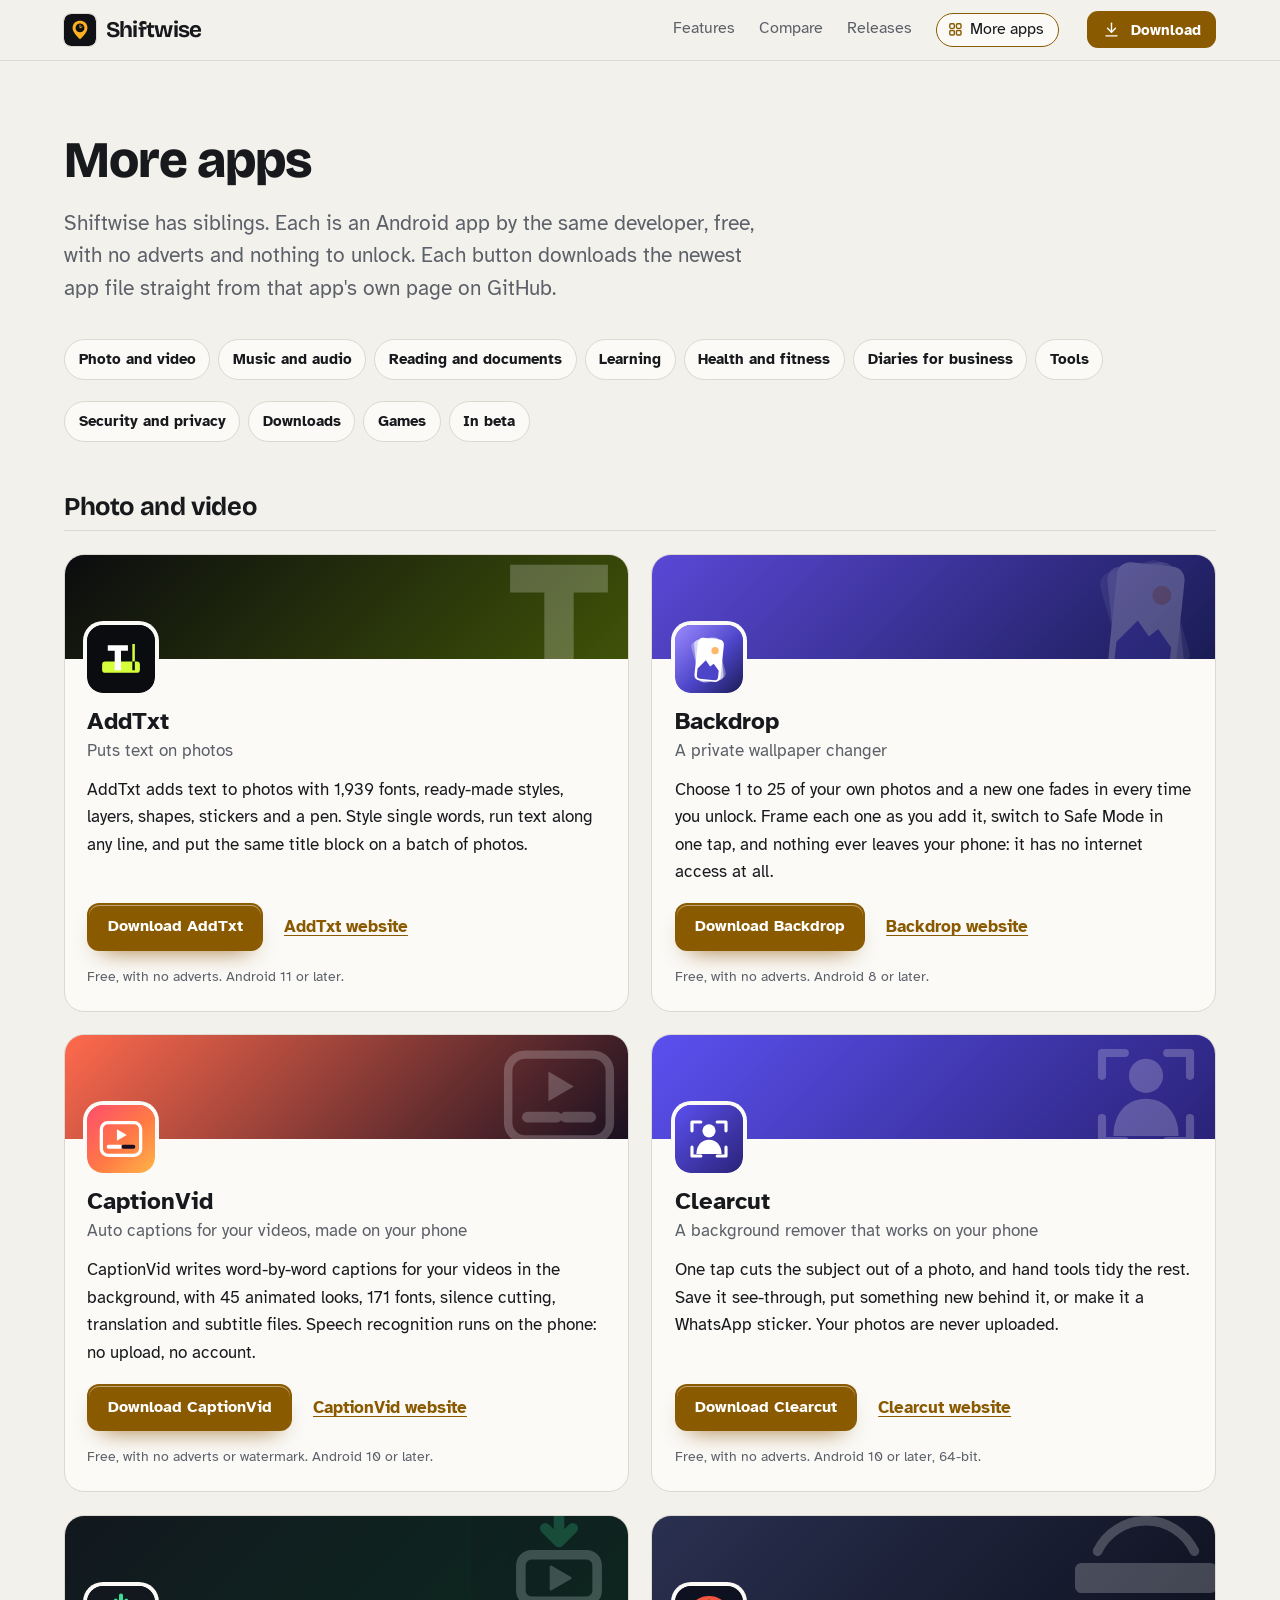
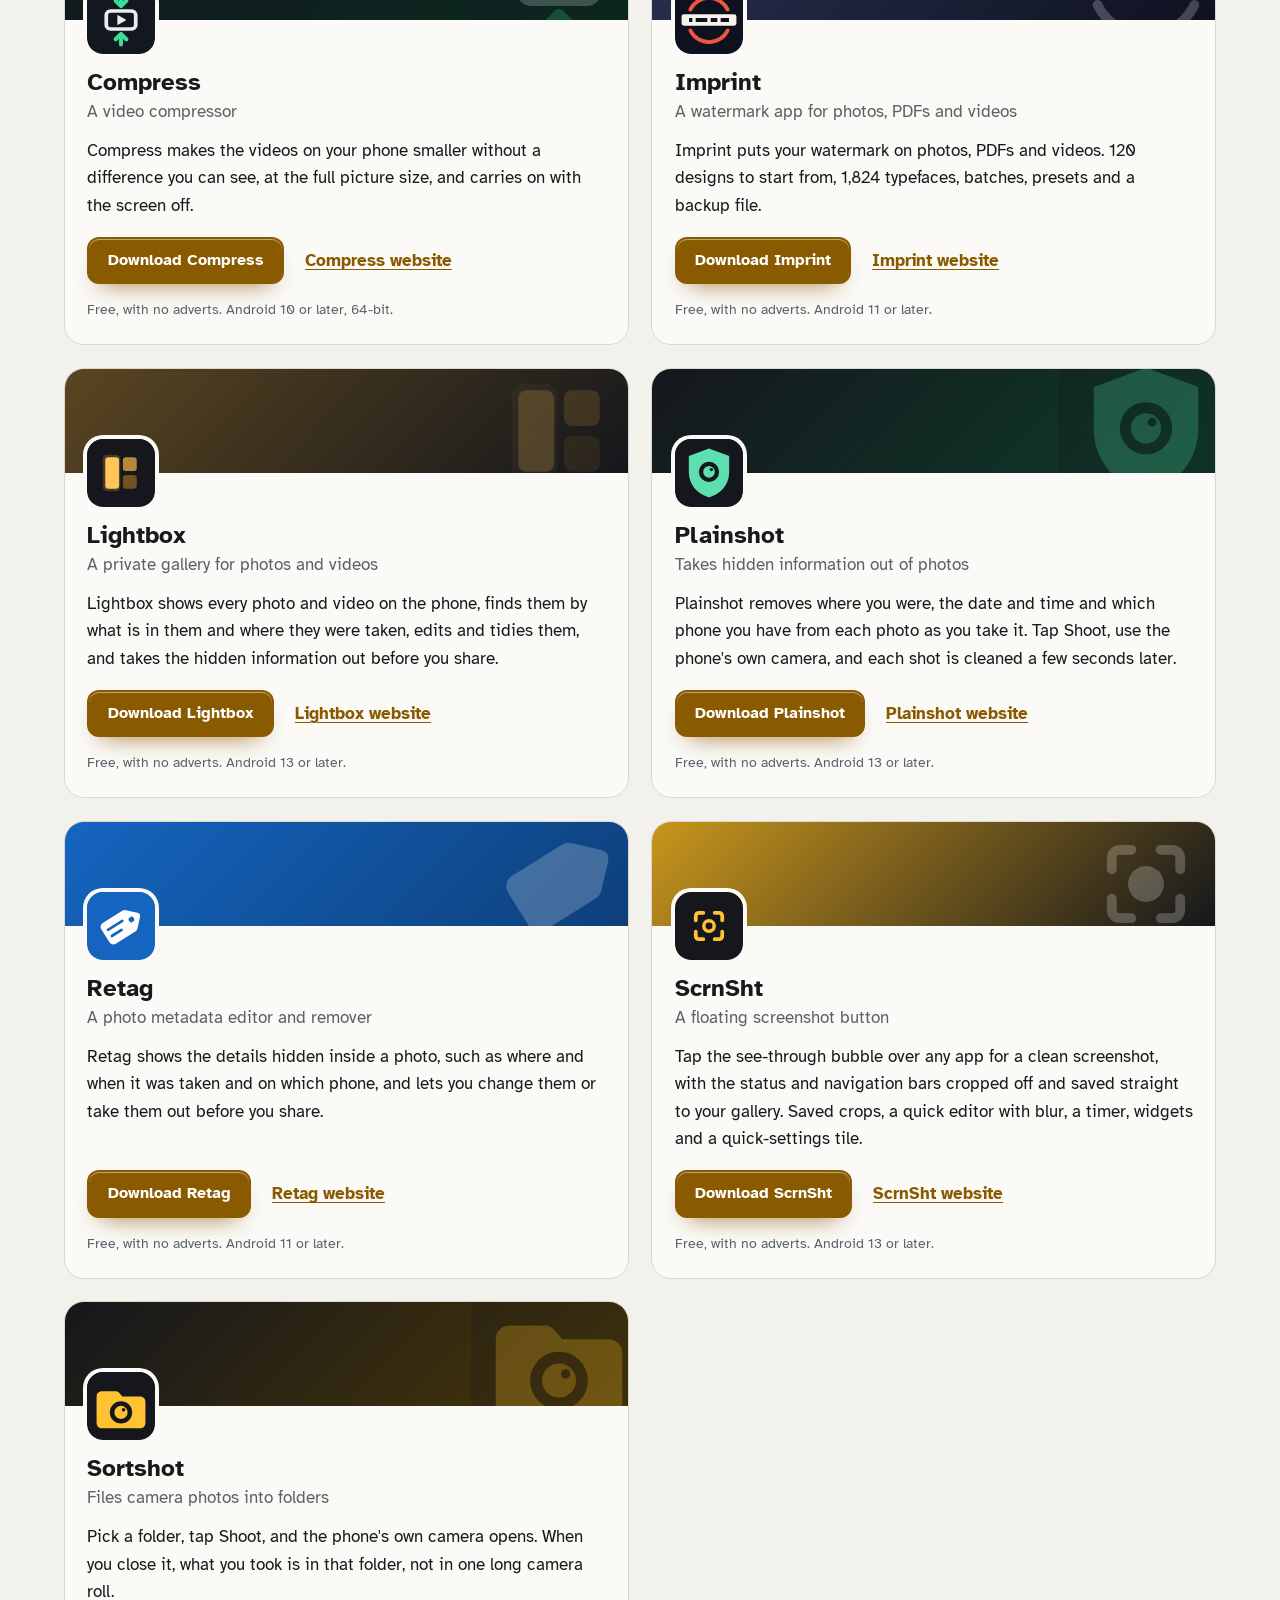
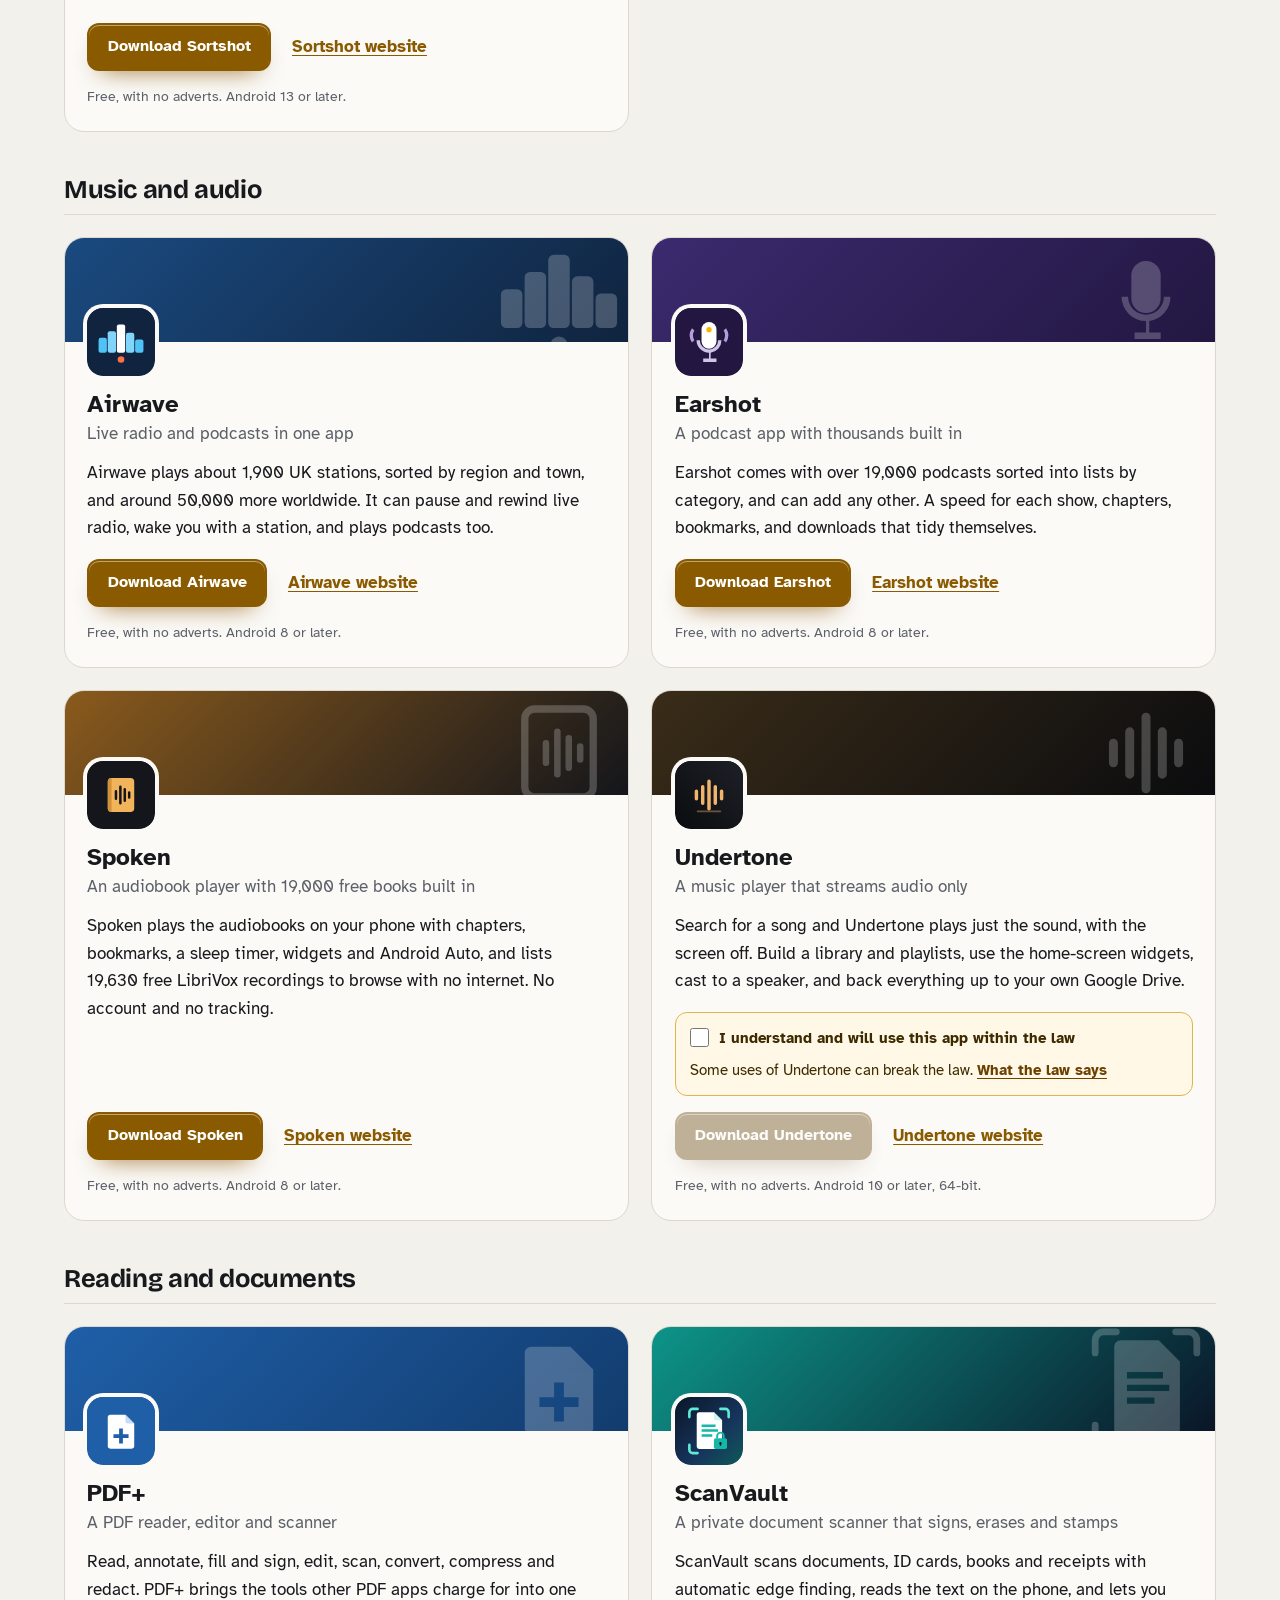
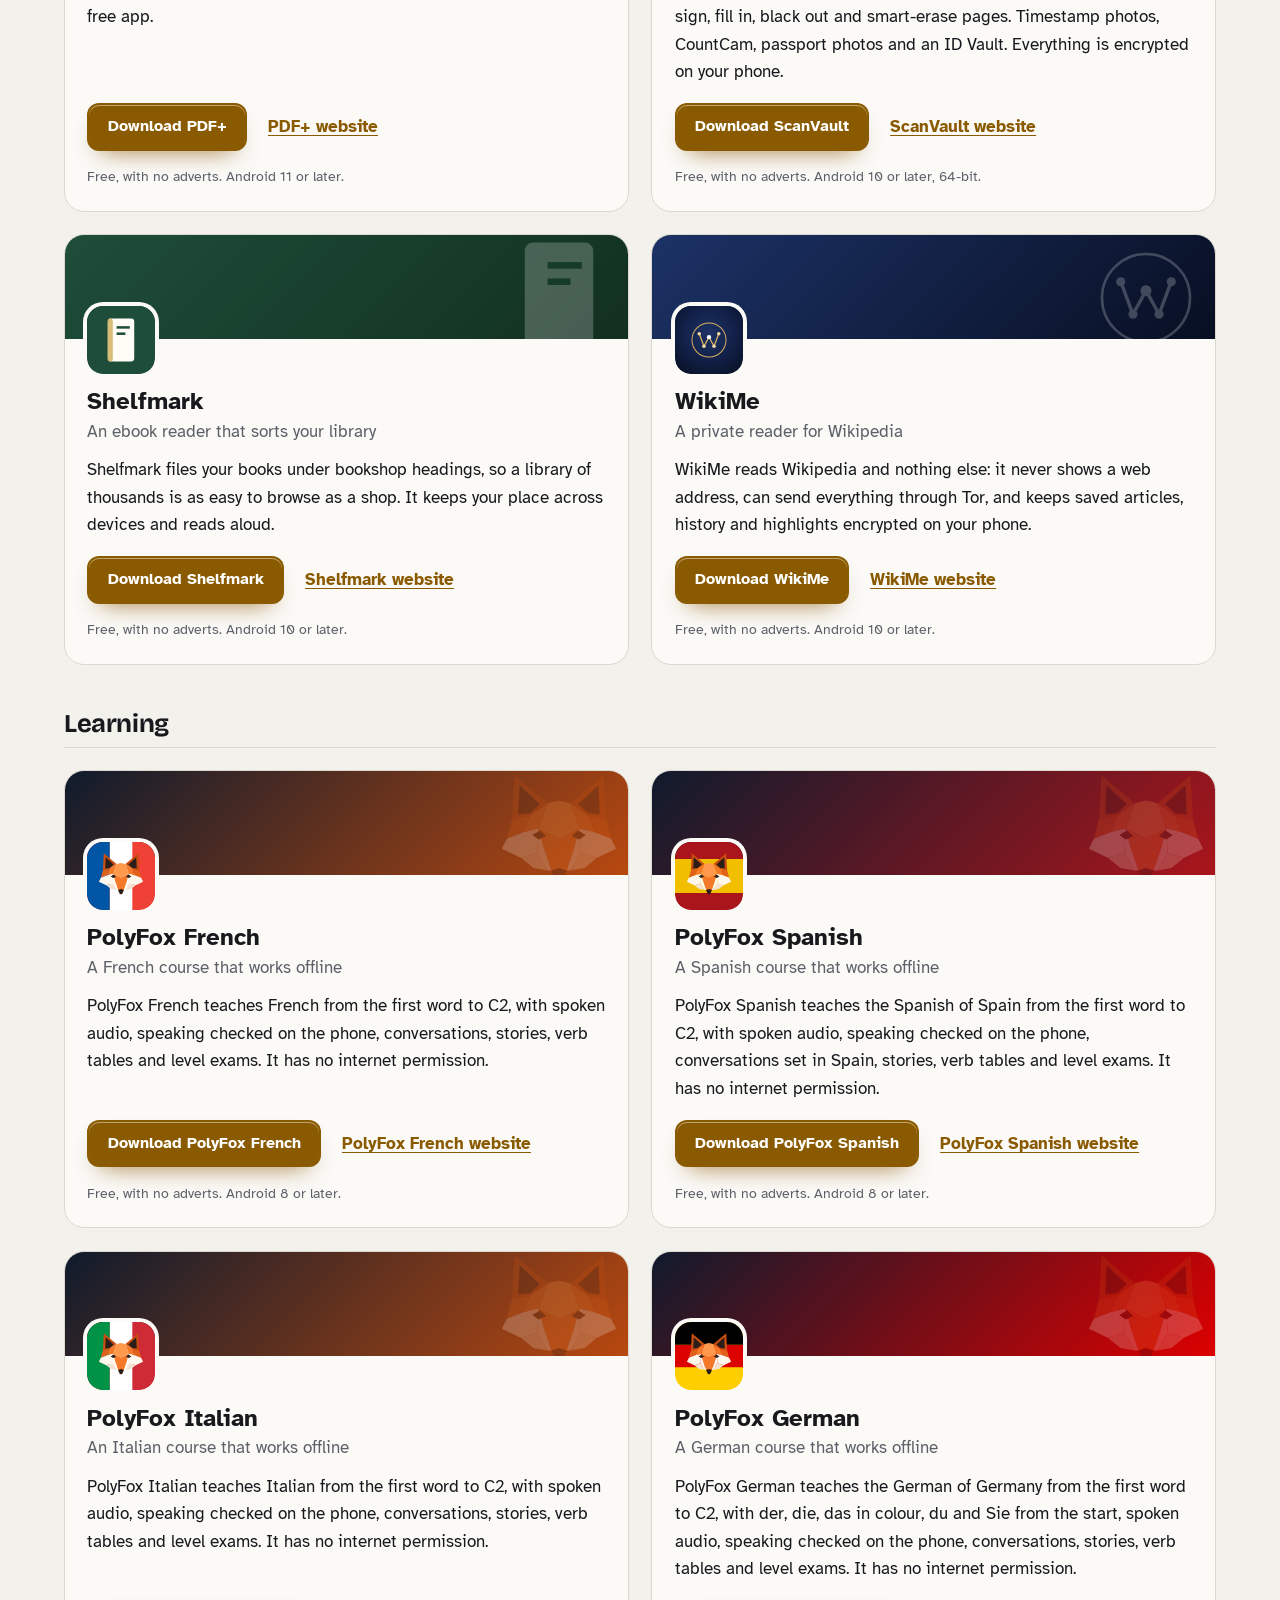
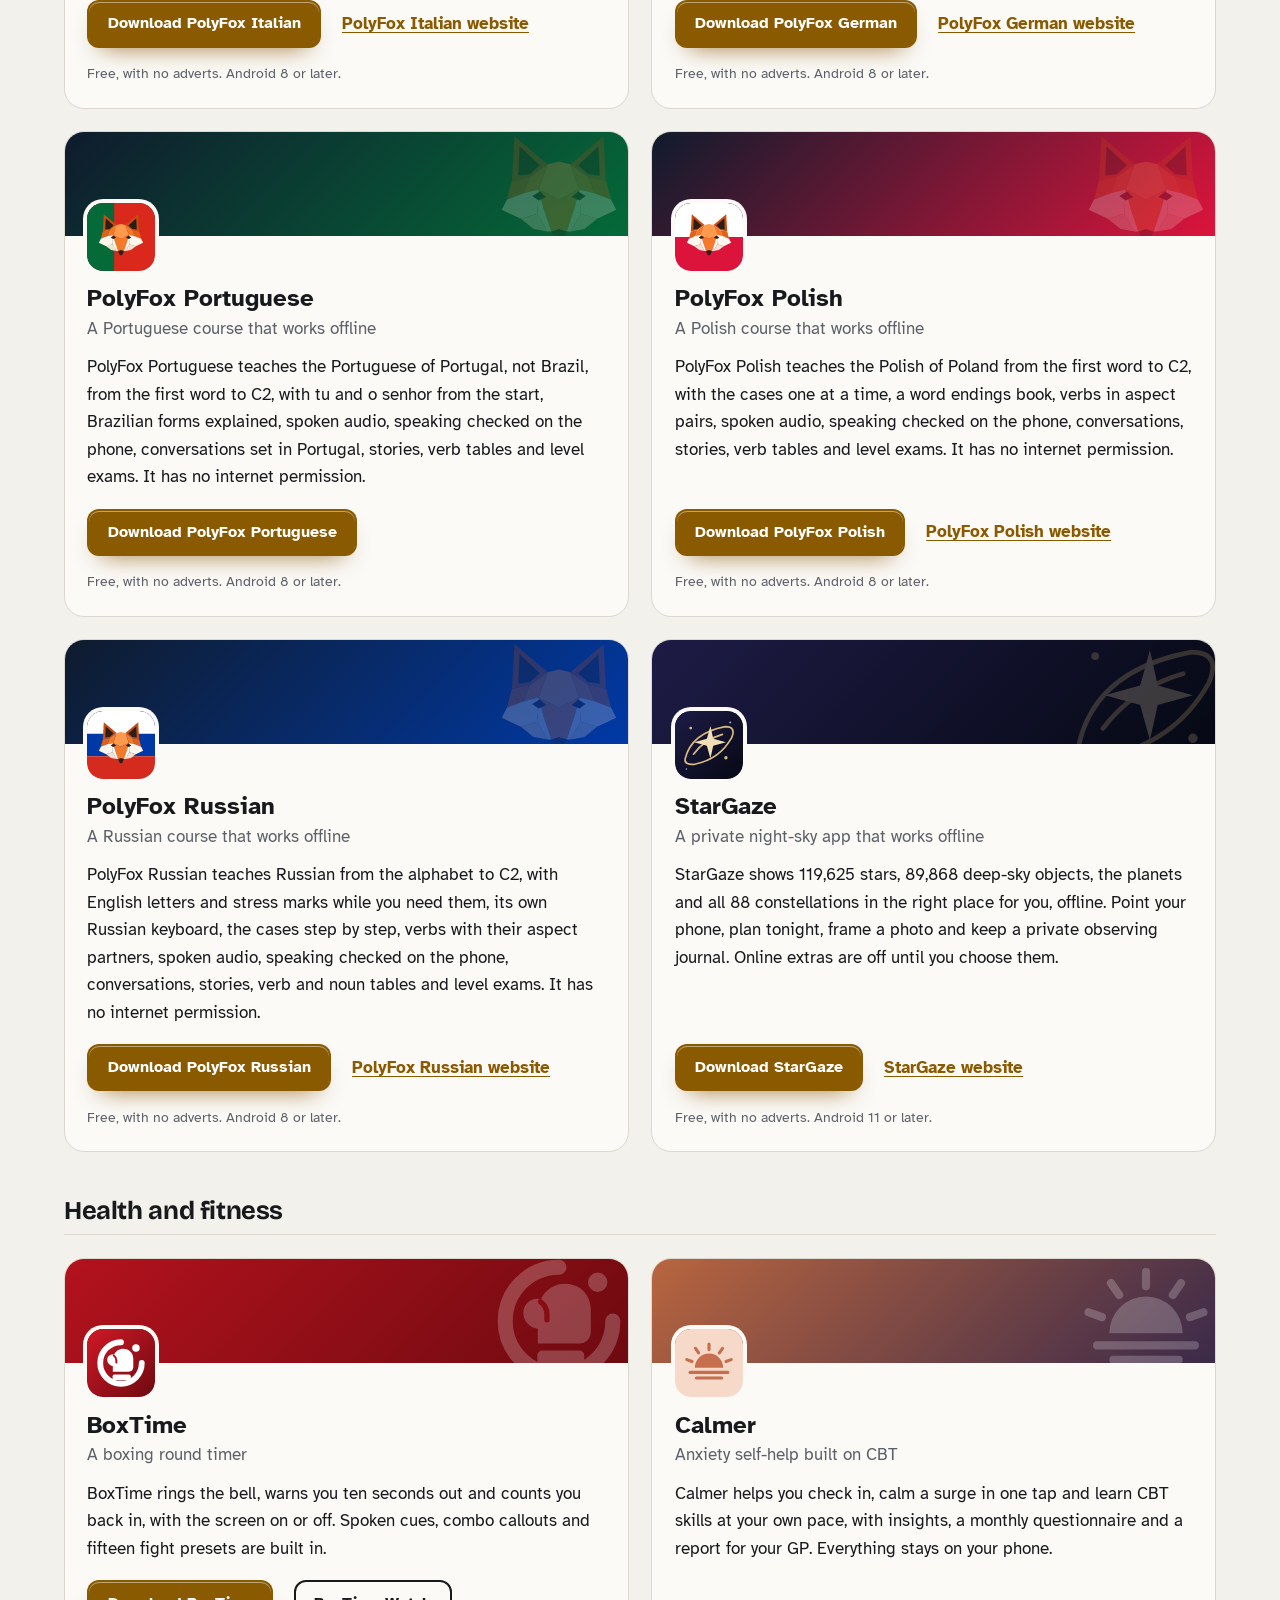
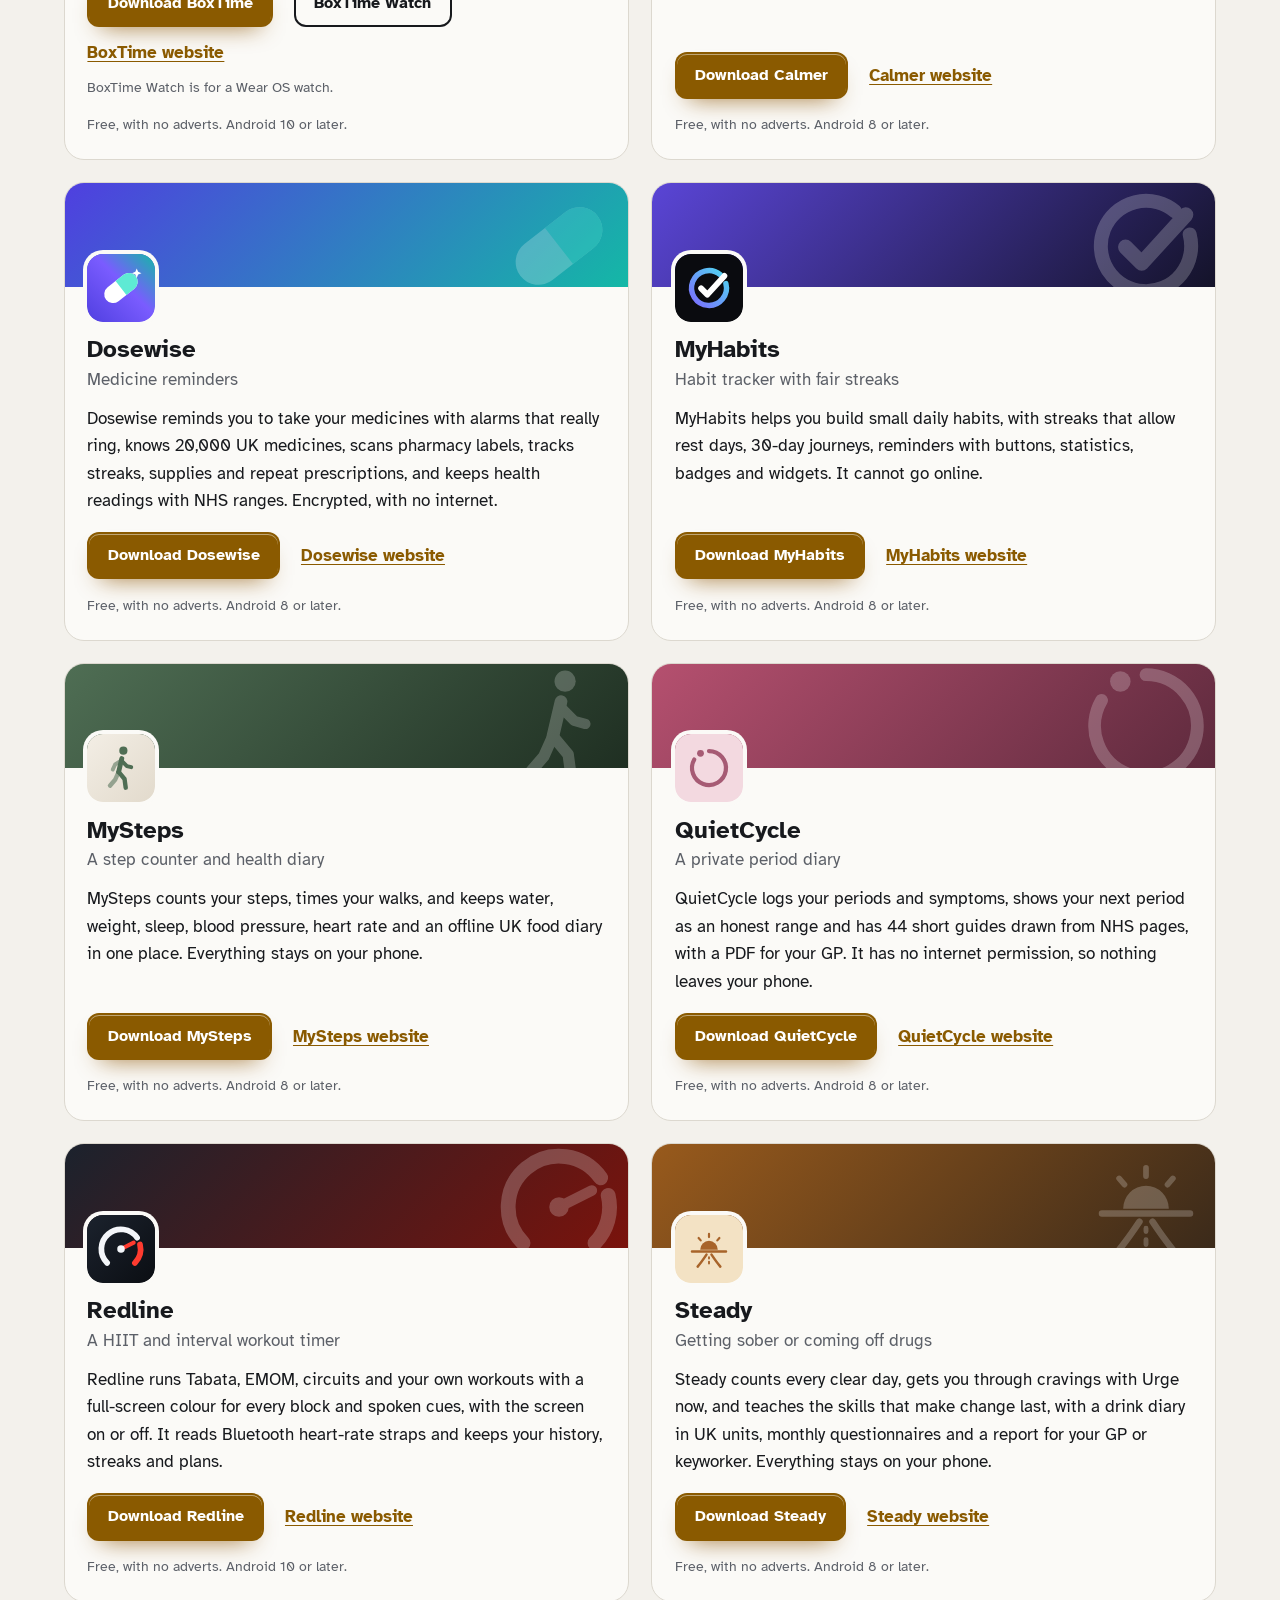
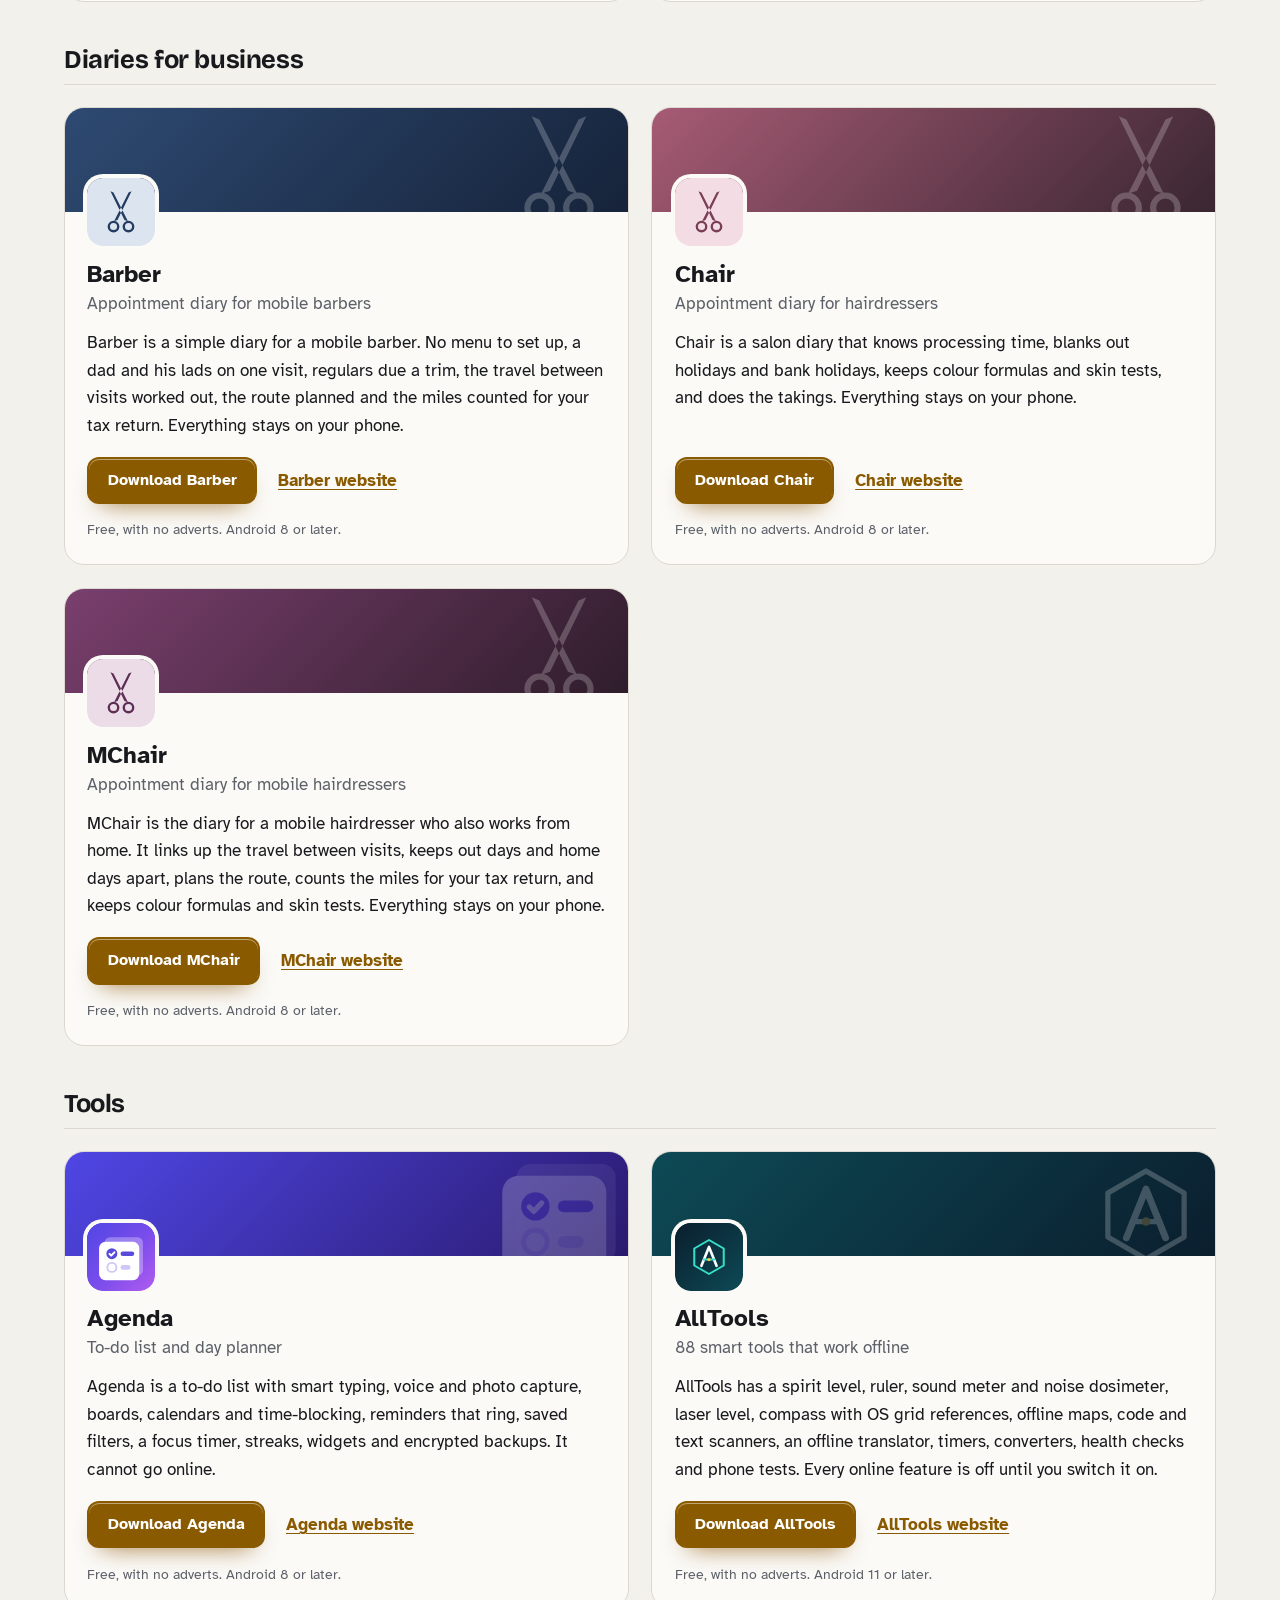
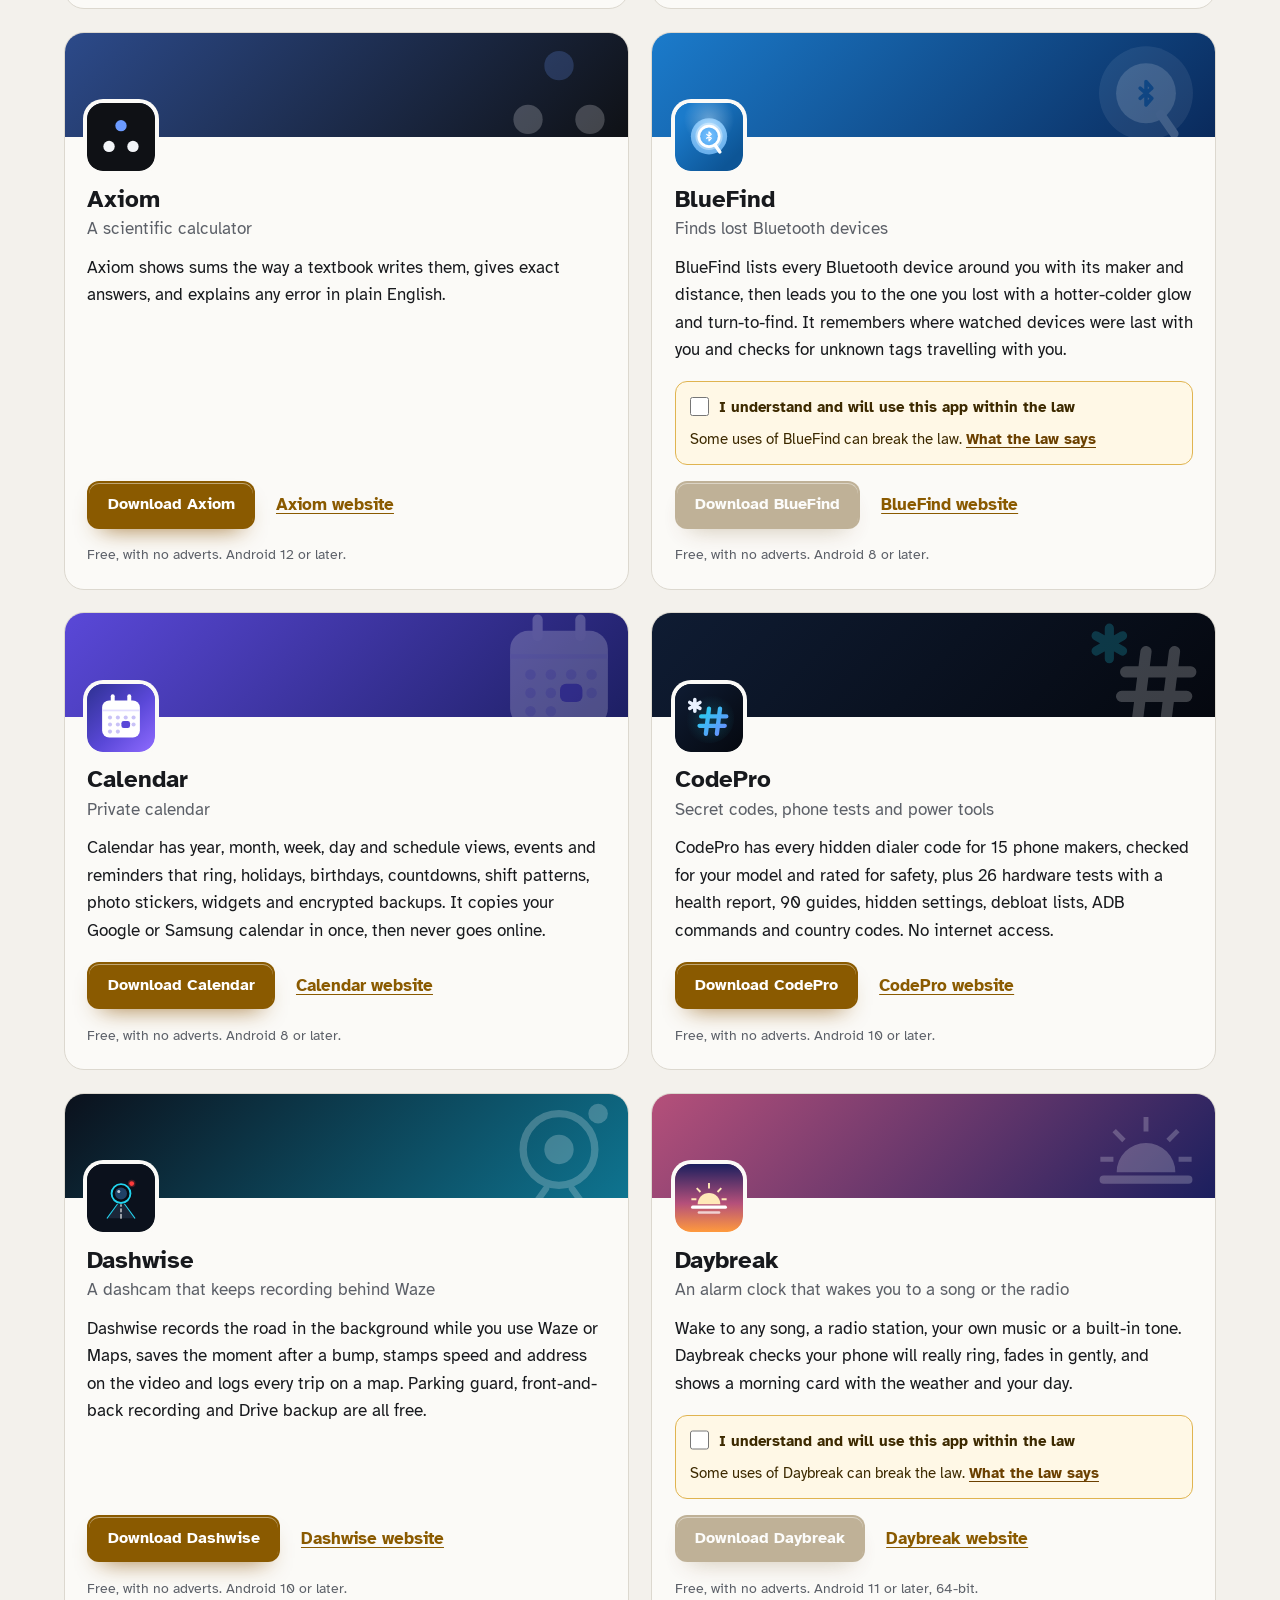
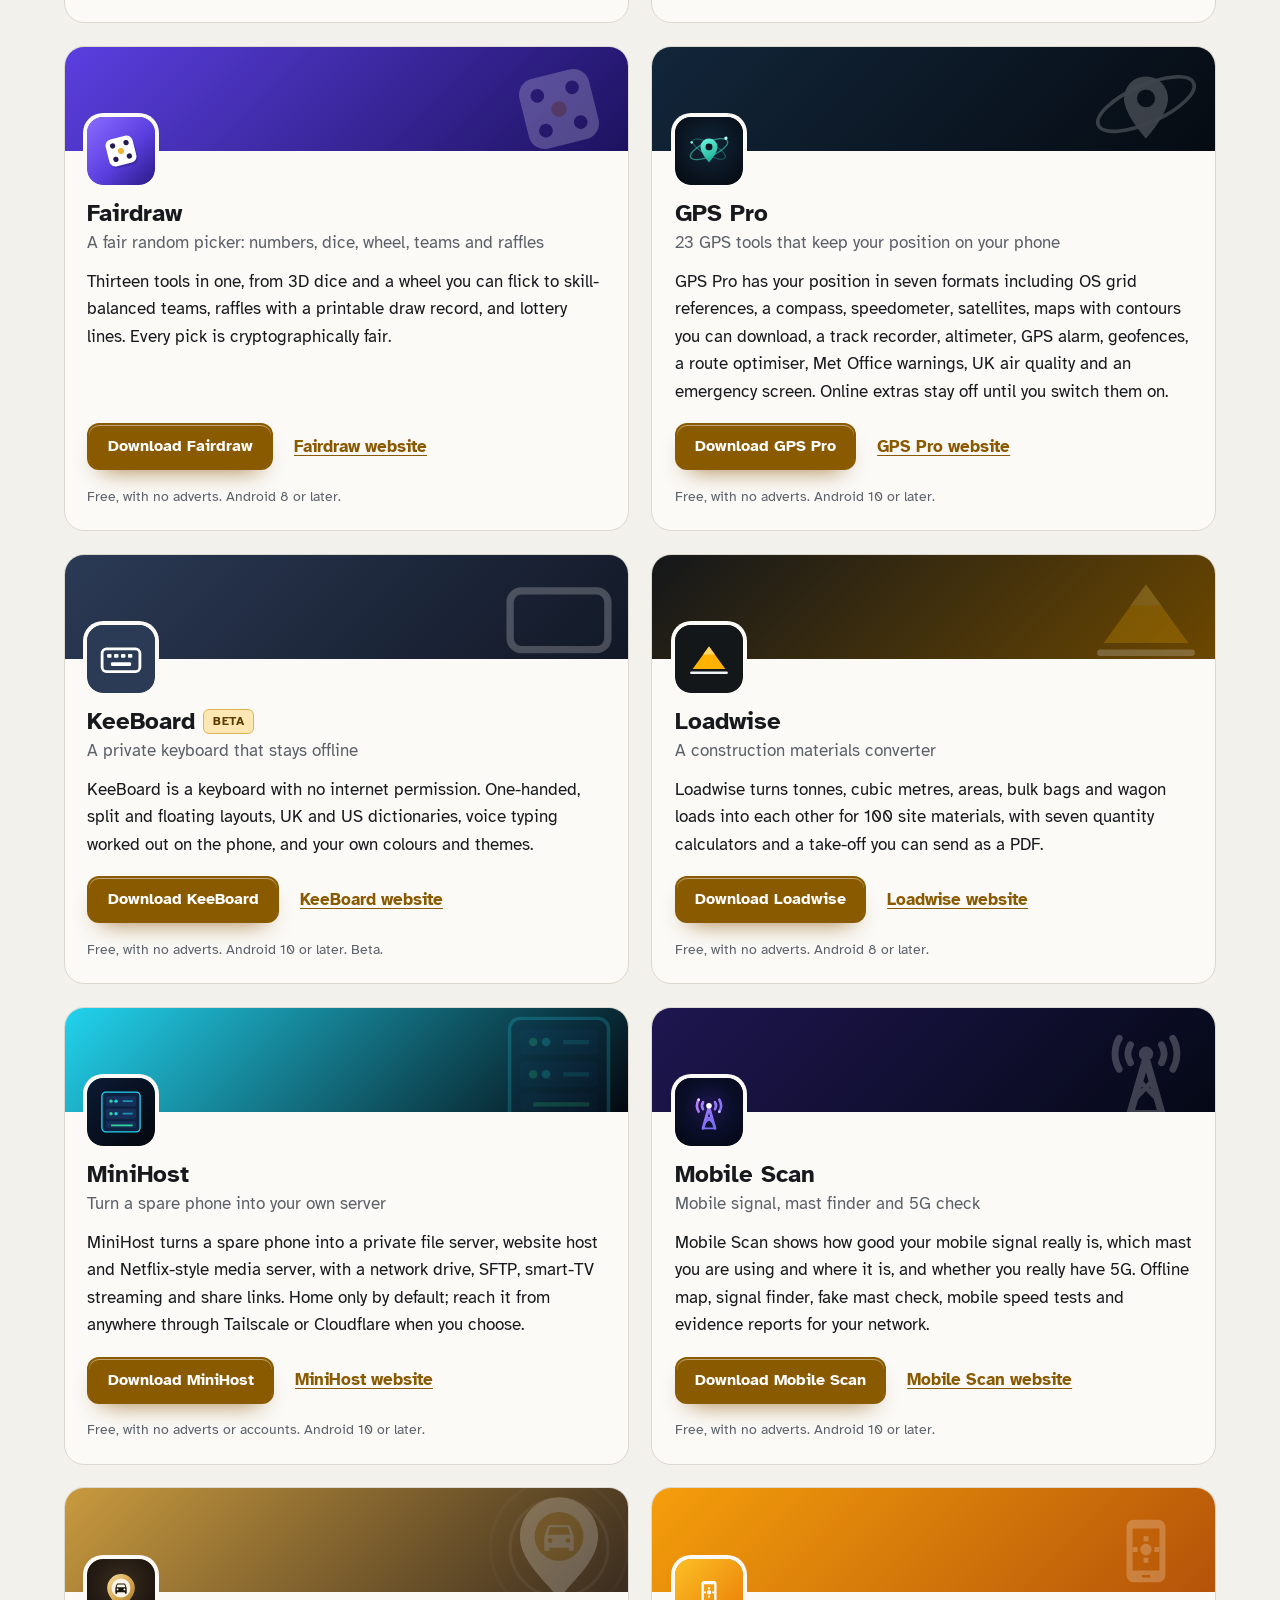
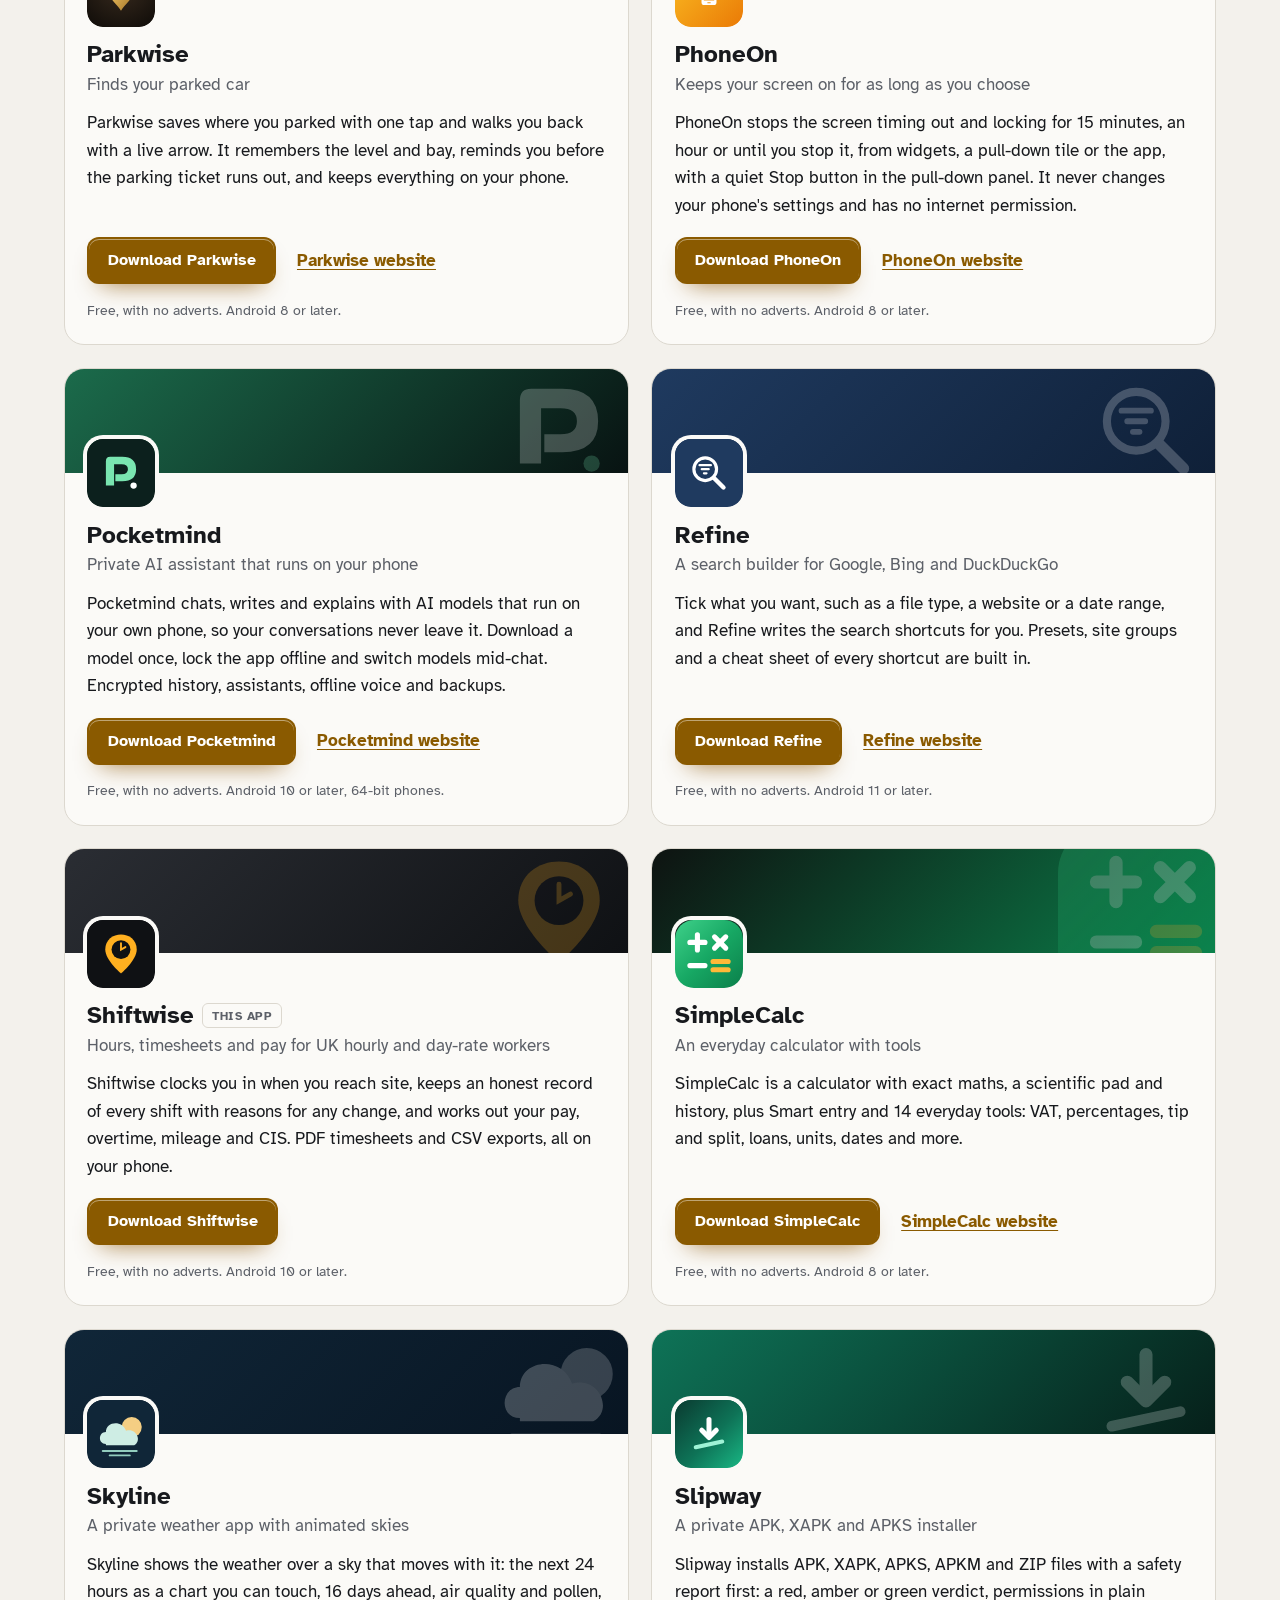
==== commit 6ac3e750: "More apps: add AllTools" ====
--- a/more-apps.html
+++ b/more-apps.html
@@ -4,7 +4,7 @@
 <meta charset="utf-8">
 <meta name="viewport" content="width=device-width, initial-scale=1">
 <title>More free Android apps from the maker of Shiftwise</title>
-<meta name="description" content="All 93 free Android apps from the maker of Shiftwise, in one list by category, each with its download and a link to its website.">
+<meta name="description" content="All 94 free Android apps from the maker of Shiftwise, in one list by category, each with its download and a link to its website.">
 <meta name="author" content="Jonathan Jackson">
 <link rel="canonical" href="https://customgpter.github.io/shiftwise/more-apps.html">
 <meta name="theme-color" content="#f3f1ec" media="(prefers-color-scheme: light)">
@@ -12,7 +12,7 @@
 <meta property="og:type" content="website">
 <meta property="og:site_name" content="Shiftwise">
 <meta property="og:title" content="More free Android apps from the maker of Shiftwise">
-<meta property="og:description" content="All 93 free Android apps from the maker of Shiftwise, in one list by category, each with its download and a link to its website.">
+<meta property="og:description" content="All 94 free Android apps from the maker of Shiftwise, in one list by category, each with its download and a link to its website.">
 <meta property="og:url" content="https://customgpter.github.io/shiftwise/more-apps.html">
 <meta property="og:image" content="https://customgpter.github.io/shiftwise/assets/og.png">
 <meta property="og:image:width" content="1200">
@@ -26,7 +26,7 @@
 <link rel="preload" href="./assets/fonts/atkinson-hyperlegible-latin-400-normal.woff2" as="font" type="font/woff2" crossorigin>
 <link rel="stylesheet" href="./assets/site.css?v=1">
 <link rel="stylesheet" href="./assets/house.css?v=1">
-<script type="application/ld+json">{"@context":"https://schema.org","@type":"ItemList","name":"Apps from the maker of Shiftwise","url":"https://customgpter.github.io/shiftwise/more-apps.html","itemListElement":[{"@type":"ListItem","position":1,"name":"AddTxt","url":"https://customgpter.github.io/addtxt/"},{"@type":"ListItem","position":2,"name":"Backdrop","url":"https://customgpter.github.io/backdrop/"},{"@type":"ListItem","position":3,"name":"CaptionVid","url":"https://customgpter.github.io/captionvid/"},{"@type":"ListItem","position":4,"name":"Clearcut","url":"https://customgpter.github.io/clearcut/"},{"@type":"ListItem","position":5,"name":"Compress","url":"https://customgpter.github.io/compress/"},{"@type":"ListItem","position":6,"name":"Imprint","url":"https://customgpter.github.io/imprint/"},{"@type":"ListItem","position":7,"name":"Lightbox","url":"https://customgpter.github.io/lightbox/"},{"@type":"ListItem","position":8,"name":"Plainshot","url":"https://customgpter.github.io/plainshot/"},{"@type":"ListItem","position":9,"name":"Retag","url":"https://customgpter.github.io/retag/"},{"@type":"ListItem","position":10,"name":"ScrnSht","url":"https://customgpter.github.io/scrnsht/"},{"@type":"ListItem","position":11,"name":"Sortshot","url":"https://customgpter.github.io/sortshot/"},{"@type":"ListItem","position":12,"name":"Airwave","url":"https://customgpter.github.io/airwave/"},{"@type":"ListItem","position":13,"name":"Earshot","url":"https://customgpter.github.io/earshot/"},{"@type":"ListItem","position":14,"name":"Spoken","url":"https://customgpter.github.io/spoken/"},{"@type":"ListItem","position":15,"name":"Undertone","url":"https://customgpter.github.io/undertone/"},{"@type":"ListItem","position":16,"name":"PDF+","url":"https://customgpter.github.io/pdfplus/"},{"@type":"ListItem","position":17,"name":"ScanVault","url":"https://customgpter.github.io/scanvault/"},{"@type":"ListItem","position":18,"name":"Shelfmark","url":"https://customgpter.github.io/shelfmark/"},{"@type":"ListItem","position":19,"name":"WikiMe","url":"https://customgpter.github.io/wikime/"},{"@type":"ListItem","position":20,"name":"PolyFox French","url":"https://customgpter.github.io/polyfox/"},{"@type":"ListItem","position":21,"name":"PolyFox German","url":"https://customgpter.github.io/polyfox-german/"},{"@type":"ListItem","position":22,"name":"PolyFox Polish","url":"https://customgpter.github.io/polyfox-polish/"},{"@type":"ListItem","position":23,"name":"PolyFox Russian","url":"https://customgpter.github.io/polyfox-russian/"},{"@type":"ListItem","position":24,"name":"StarGaze","url":"https://customgpter.github.io/stargaze/"},{"@type":"ListItem","position":25,"name":"BoxTime","url":"https://customgpter.github.io/boxtime/"},{"@type":"ListItem","position":26,"name":"Calmer","url":"https://customgpter.github.io/calmer/"},{"@type":"ListItem","position":27,"name":"Dosewise","url":"https://customgpter.github.io/dosewise/"},{"@type":"ListItem","position":28,"name":"MyHabits","url":"https://customgpter.github.io/myhabits/"},{"@type":"ListItem","position":29,"name":"MySteps","url":"https://customgpter.github.io/mysteps/"},{"@type":"ListItem","position":30,"name":"QuietCycle","url":"https://customgpter.github.io/quietcycle/"},{"@type":"ListItem","position":31,"name":"Redline","url":"https://customgpter.github.io/redline/"},{"@type":"ListItem","position":32,"name":"Steady","url":"https://customgpter.github.io/steady/"},{"@type":"ListItem","position":33,"name":"Barber","url":"https://customgpter.github.io/barber/"},{"@type":"ListItem","position":34,"name":"Chair","url":"https://customgpter.github.io/chair/"},{"@type":"ListItem","position":35,"name":"MChair","url":"https://customgpter.github.io/mchair/"},{"@type":"ListItem","position":36,"name":"Agenda","url":"https://customgpter.github.io/agenda/"},{"@type":"ListItem","position":37,"name":"Axiom","url":"https://customgpter.github.io/axiom/"},{"@type":"ListItem","position":38,"name":"BlueFind","url":"https://customgpter.github.io/bluefind/"},{"@type":"ListItem","position":39,"name":"Calendar","url":"https://customgpter.github.io/calendar/"},{"@type":"ListItem","position":40,"name":"CodePro","url":"https://customgpter.github.io/codepro/"},{"@type":"ListItem","position":41,"name":"Dashwise","url":"https://customgpter.github.io/dashwise/"},{"@type":"ListItem","position":42,"name":"Daybreak","url":"https://customgpter.github.io/daybreak/"},{"@type":"ListItem","position":43,"name":"Fairdraw","url":"https://customgpter.github.io/fairdraw/"},{"@type":"ListItem","position":44,"name":"GPS Pro","url":"https://customgpter.github.io/gpspro/"},{"@type":"ListItem","position":45,"name":"KeeBoard","url":"https://customgpter.github.io/keeboard/"},{"@type":"ListItem","position":46,"name":"Loadwise","url":"https://customgpter.github.io/loadwise/"},{"@type":"ListItem","position":47,"name":"MiniHost","url":"https://customgpter.github.io/minihost/"},{"@type":"ListItem","position":48,"name":"Mobile Scan","url":"https://customgpter.github.io/mobilescan/"},{"@type":"ListItem","position":49,"name":"Parkwise","url":"https://customgpter.github.io/parkwise/"},{"@type":"ListItem","position":50,"name":"Pocketmind","url":"https://customgpter.github.io/pocketmind/"},{"@type":"ListItem","position":51,"name":"Refine","url":"https://customgpter.github.io/refine/"},{"@type":"ListItem","position":52,"name":"Shiftwise","url":"https://customgpter.github.io/shiftwise/"},{"@type":"ListItem","position":53,"name":"SimpleCalc","url":"https://customgpter.github.io/simplecalc/"},{"@type":"ListItem","position":54,"name":"Skyline","url":"https://customgpter.github.io/skyline/"},{"@type":"ListItem","position":55,"name":"Slipway","url":"https://customgpter.github.io/slipway/"},{"@type":"ListItem","position":56,"name":"Tagger","url":"https://customgpter.github.io/tagger/"},{"@type":"ListItem","position":57,"name":"TotalClean","url":"https://customgpter.github.io/totalclean/"},{"@type":"ListItem","position":58,"name":"TVLink","url":"https://customgpter.github.io/tvlink/"},{"@type":"ListItem","position":59,"name":"Unbox","url":"https://customgpter.github.io/unbox/"},{"@type":"ListItem","position":60,"name":"WhatsKeep","url":"https://customgpter.github.io/whatskeep/"},{"@type":"ListItem","position":61,"name":"WiFi Scan","url":"https://customgpter.github.io/wifiscan/"},{"@type":"ListItem","position":62,"name":"Auditly","url":"https://customgpter.github.io/auditly/"},{"@type":"ListItem","position":63,"name":"Backchannel","url":"https://customgpter.github.io/backchannel/"},{"@type":"ListItem","position":64,"name":"ENotes","url":"https://customgpter.github.io/enotes/"},{"@type":"ListItem","position":65,"name":"FindMe","url":"https://customgpter.github.io/findme/"},{"@type":"ListItem","position":66,"name":"iLock","url":"https://customgpter.github.io/ilock/"},{"@type":"ListItem","position":67,"name":"ImSafe","url":"https://customgpter.github.io/imsafe/"},{"@type":"ListItem","position":68,"name":"IShred","url":"https://customgpter.github.io/ishred/"},{"@type":"ListItem","position":69,"name":"LockBox","url":"https://customgpter.github.io/lockbox/"},{"@type":"ListItem","position":70,"name":"PassVault","url":"https://customgpter.github.io/passvault/"},{"@type":"ListItem","position":71,"name":"SpyFind","url":"https://customgpter.github.io/spyfind/"},{"@type":"ListItem","position":72,"name":"TextWipe","url":"https://customgpter.github.io/textwipe/"},{"@type":"ListItem","position":73,"name":"Tracewire","url":"https://customgpter.github.io/tracewire/"},{"@type":"ListItem","position":74,"name":"Vigil","url":"https://customgpter.github.io/vigil/"},{"@type":"ListItem","position":75,"name":"Grab","url":"https://customgpter.github.io/grab/"},{"@type":"ListItem","position":76,"name":"Swarm","url":"https://customgpter.github.io/swarm/"},{"@type":"ListItem","position":77,"name":"Plane Games","url":"https://customgpter.github.io/plane-games/"},{"@type":"ListItem","position":78,"name":"Ninefold","url":"https://customgpter.github.io/ninefold/"},{"@type":"ListItem","position":79,"name":"Cubewise","url":"https://customgpter.github.io/cubewise/"},{"@type":"ListItem","position":80,"name":"Tilewise","url":"https://customgpter.github.io/tilewise/"},{"@type":"ListItem","position":81,"name":"Letterwise","url":"https://customgpter.github.io/letterwise/"},{"@type":"ListItem","position":82,"name":"Kingside","url":"https://customgpter.github.io/kingside/"},{"@type":"ListItem","position":83,"name":"Deckhand","url":"https://customgpter.github.io/deckhand/"},{"@type":"ListItem","position":84,"name":"SNESForge","url":"https://customgpter.github.io/snesforge/"},{"@type":"ListItem","position":85,"name":"Fame Boy","url":"https://customgpter.github.io/fameboy/"},{"@type":"ListItem","position":86,"name":"PSPPro","url":"https://customgpter.github.io/psppro/"},{"@type":"ListItem","position":87,"name":"MegaGen","url":"https://customgpter.github.io/megagen/"},{"@type":"ListItem","position":88,"name":"QVR","url":"https://customgpter.github.io/qvr/"},{"@type":"ListItem","position":89,"name":"QVR Watch","url":"https://customgpter.github.io/qvr-watch/"},{"@type":"ListItem","position":90,"name":"QVRLite","url":"https://customgpter.github.io/qvrlite/"},{"@type":"ListItem","position":91,"name":"Onionz","url":"https://customgpter.github.io/onionz/"},{"@type":"ListItem","position":92,"name":"OnionzWeb","url":"https://customgpter.github.io/onionzweb/"}]}</script>
+<script type="application/ld+json">{"@context":"https://schema.org","@type":"ItemList","name":"Apps from the maker of Shiftwise","url":"https://customgpter.github.io/shiftwise/more-apps.html","itemListElement":[{"@type":"ListItem","position":1,"name":"AddTxt","url":"https://customgpter.github.io/addtxt/"},{"@type":"ListItem","position":2,"name":"Backdrop","url":"https://customgpter.github.io/backdrop/"},{"@type":"ListItem","position":3,"name":"CaptionVid","url":"https://customgpter.github.io/captionvid/"},{"@type":"ListItem","position":4,"name":"Clearcut","url":"https://customgpter.github.io/clearcut/"},{"@type":"ListItem","position":5,"name":"Compress","url":"https://customgpter.github.io/compress/"},{"@type":"ListItem","position":6,"name":"Imprint","url":"https://customgpter.github.io/imprint/"},{"@type":"ListItem","position":7,"name":"Lightbox","url":"https://customgpter.github.io/lightbox/"},{"@type":"ListItem","position":8,"name":"Plainshot","url":"https://customgpter.github.io/plainshot/"},{"@type":"ListItem","position":9,"name":"Retag","url":"https://customgpter.github.io/retag/"},{"@type":"ListItem","position":10,"name":"ScrnSht","url":"https://customgpter.github.io/scrnsht/"},{"@type":"ListItem","position":11,"name":"Sortshot","url":"https://customgpter.github.io/sortshot/"},{"@type":"ListItem","position":12,"name":"Airwave","url":"https://customgpter.github.io/airwave/"},{"@type":"ListItem","position":13,"name":"Earshot","url":"https://customgpter.github.io/earshot/"},{"@type":"ListItem","position":14,"name":"Spoken","url":"https://customgpter.github.io/spoken/"},{"@type":"ListItem","position":15,"name":"Undertone","url":"https://customgpter.github.io/undertone/"},{"@type":"ListItem","position":16,"name":"PDF+","url":"https://customgpter.github.io/pdfplus/"},{"@type":"ListItem","position":17,"name":"ScanVault","url":"https://customgpter.github.io/scanvault/"},{"@type":"ListItem","position":18,"name":"Shelfmark","url":"https://customgpter.github.io/shelfmark/"},{"@type":"ListItem","position":19,"name":"WikiMe","url":"https://customgpter.github.io/wikime/"},{"@type":"ListItem","position":20,"name":"PolyFox French","url":"https://customgpter.github.io/polyfox/"},{"@type":"ListItem","position":21,"name":"PolyFox German","url":"https://customgpter.github.io/polyfox-german/"},{"@type":"ListItem","position":22,"name":"PolyFox Polish","url":"https://customgpter.github.io/polyfox-polish/"},{"@type":"ListItem","position":23,"name":"PolyFox Russian","url":"https://customgpter.github.io/polyfox-russian/"},{"@type":"ListItem","position":24,"name":"StarGaze","url":"https://customgpter.github.io/stargaze/"},{"@type":"ListItem","position":25,"name":"BoxTime","url":"https://customgpter.github.io/boxtime/"},{"@type":"ListItem","position":26,"name":"Calmer","url":"https://customgpter.github.io/calmer/"},{"@type":"ListItem","position":27,"name":"Dosewise","url":"https://customgpter.github.io/dosewise/"},{"@type":"ListItem","position":28,"name":"MyHabits","url":"https://customgpter.github.io/myhabits/"},{"@type":"ListItem","position":29,"name":"MySteps","url":"https://customgpter.github.io/mysteps/"},{"@type":"ListItem","position":30,"name":"QuietCycle","url":"https://customgpter.github.io/quietcycle/"},{"@type":"ListItem","position":31,"name":"Redline","url":"https://customgpter.github.io/redline/"},{"@type":"ListItem","position":32,"name":"Steady","url":"https://customgpter.github.io/steady/"},{"@type":"ListItem","position":33,"name":"Barber","url":"https://customgpter.github.io/barber/"},{"@type":"ListItem","position":34,"name":"Chair","url":"https://customgpter.github.io/chair/"},{"@type":"ListItem","position":35,"name":"MChair","url":"https://customgpter.github.io/mchair/"},{"@type":"ListItem","position":36,"name":"Agenda","url":"https://customgpter.github.io/agenda/"},{"@type":"ListItem","position":37,"name":"AllTools","url":"https://customgpter.github.io/alltools/"},{"@type":"ListItem","position":38,"name":"Axiom","url":"https://customgpter.github.io/axiom/"},{"@type":"ListItem","position":39,"name":"BlueFind","url":"https://customgpter.github.io/bluefind/"},{"@type":"ListItem","position":40,"name":"Calendar","url":"https://customgpter.github.io/calendar/"},{"@type":"ListItem","position":41,"name":"CodePro","url":"https://customgpter.github.io/codepro/"},{"@type":"ListItem","position":42,"name":"Dashwise","url":"https://customgpter.github.io/dashwise/"},{"@type":"ListItem","position":43,"name":"Daybreak","url":"https://customgpter.github.io/daybreak/"},{"@type":"ListItem","position":44,"name":"Fairdraw","url":"https://customgpter.github.io/fairdraw/"},{"@type":"ListItem","position":45,"name":"GPS Pro","url":"https://customgpter.github.io/gpspro/"},{"@type":"ListItem","position":46,"name":"KeeBoard","url":"https://customgpter.github.io/keeboard/"},{"@type":"ListItem","position":47,"name":"Loadwise","url":"https://customgpter.github.io/loadwise/"},{"@type":"ListItem","position":48,"name":"MiniHost","url":"https://customgpter.github.io/minihost/"},{"@type":"ListItem","position":49,"name":"Mobile Scan","url":"https://customgpter.github.io/mobilescan/"},{"@type":"ListItem","position":50,"name":"Parkwise","url":"https://customgpter.github.io/parkwise/"},{"@type":"ListItem","position":51,"name":"Pocketmind","url":"https://customgpter.github.io/pocketmind/"},{"@type":"ListItem","position":52,"name":"Refine","url":"https://customgpter.github.io/refine/"},{"@type":"ListItem","position":53,"name":"Shiftwise","url":"https://customgpter.github.io/shiftwise/"},{"@type":"ListItem","position":54,"name":"SimpleCalc","url":"https://customgpter.github.io/simplecalc/"},{"@type":"ListItem","position":55,"name":"Skyline","url":"https://customgpter.github.io/skyline/"},{"@type":"ListItem","position":56,"name":"Slipway","url":"https://customgpter.github.io/slipway/"},{"@type":"ListItem","position":57,"name":"Tagger","url":"https://customgpter.github.io/tagger/"},{"@type":"ListItem","position":58,"name":"TotalClean","url":"https://customgpter.github.io/totalclean/"},{"@type":"ListItem","position":59,"name":"TVLink","url":"https://customgpter.github.io/tvlink/"},{"@type":"ListItem","position":60,"name":"Unbox","url":"https://customgpter.github.io/unbox/"},{"@type":"ListItem","position":61,"name":"WhatsKeep","url":"https://customgpter.github.io/whatskeep/"},{"@type":"ListItem","position":62,"name":"WiFi Scan","url":"https://customgpter.github.io/wifiscan/"},{"@type":"ListItem","position":63,"name":"Auditly","url":"https://customgpter.github.io/auditly/"},{"@type":"ListItem","position":64,"name":"Backchannel","url":"https://customgpter.github.io/backchannel/"},{"@type":"ListItem","position":65,"name":"ENotes","url":"https://customgpter.github.io/enotes/"},{"@type":"ListItem","position":66,"name":"FindMe","url":"https://customgpter.github.io/findme/"},{"@type":"ListItem","position":67,"name":"iLock","url":"https://customgpter.github.io/ilock/"},{"@type":"ListItem","position":68,"name":"ImSafe","url":"https://customgpter.github.io/imsafe/"},{"@type":"ListItem","position":69,"name":"IShred","url":"https://customgpter.github.io/ishred/"},{"@type":"ListItem","position":70,"name":"LockBox","url":"https://customgpter.github.io/lockbox/"},{"@type":"ListItem","position":71,"name":"PassVault","url":"https://customgpter.github.io/passvault/"},{"@type":"ListItem","position":72,"name":"SpyFind","url":"https://customgpter.github.io/spyfind/"},{"@type":"ListItem","position":73,"name":"TextWipe","url":"https://customgpter.github.io/textwipe/"},{"@type":"ListItem","position":74,"name":"Tracewire","url":"https://customgpter.github.io/tracewire/"},{"@type":"ListItem","position":75,"name":"Vigil","url":"https://customgpter.github.io/vigil/"},{"@type":"ListItem","position":76,"name":"Grab","url":"https://customgpter.github.io/grab/"},{"@type":"ListItem","position":77,"name":"Swarm","url":"https://customgpter.github.io/swarm/"},{"@type":"ListItem","position":78,"name":"Plane Games","url":"https://customgpter.github.io/plane-games/"},{"@type":"ListItem","position":79,"name":"Ninefold","url":"https://customgpter.github.io/ninefold/"},{"@type":"ListItem","position":80,"name":"Cubewise","url":"https://customgpter.github.io/cubewise/"},{"@type":"ListItem","position":81,"name":"Tilewise","url":"https://customgpter.github.io/tilewise/"},{"@type":"ListItem","position":82,"name":"Letterwise","url":"https://customgpter.github.io/letterwise/"},{"@type":"ListItem","position":83,"name":"Kingside","url":"https://customgpter.github.io/kingside/"},{"@type":"ListItem","position":84,"name":"Deckhand","url":"https://customgpter.github.io/deckhand/"},{"@type":"ListItem","position":85,"name":"SNESForge","url":"https://customgpter.github.io/snesforge/"},{"@type":"ListItem","position":86,"name":"Fame Boy","url":"https://customgpter.github.io/fameboy/"},{"@type":"ListItem","position":87,"name":"PSPPro","url":"https://customgpter.github.io/psppro/"},{"@type":"ListItem","position":88,"name":"MegaGen","url":"https://customgpter.github.io/megagen/"},{"@type":"ListItem","position":89,"name":"QVR","url":"https://customgpter.github.io/qvr/"},{"@type":"ListItem","position":90,"name":"QVR Watch","url":"https://customgpter.github.io/qvr-watch/"},{"@type":"ListItem","position":91,"name":"QVRLite","url":"https://customgpter.github.io/qvrlite/"},{"@type":"ListItem","position":92,"name":"Onionz","url":"https://customgpter.github.io/onionz/"},{"@type":"ListItem","position":93,"name":"OnionzWeb","url":"https://customgpter.github.io/onionzweb/"}]}</script>
 <link rel="stylesheet" href="./assets/apps-list.css?v=1">
 <script src="./assets/apps-list.js?v=1" defer></script>
 </head>
@@ -86,7 +86,7 @@
 <li class="mapp" style="--b:#7a3f6e;--b2:#2f1d2b"><div class="mapp-cover" aria-hidden="true"><svg viewBox="0 0 108 108"><g transform="translate(54 54) scale(1.25) translate(-54 -52)"><path fill="#fff" fill-rule="evenodd" d="M37 70.5a7.5 7.5 0 1 0 15 0a7.5 7.5 0 1 0-15 0zM40 70.5a4.5 4.5 0 1 0 9 0a4.5 4.5 0 1 0-9 0zM56 70.5a7.5 7.5 0 1 0 15 0a7.5 7.5 0 1 0-15 0zM59 70.5a4.5 4.5 0 1 0 9 0a4.5 4.5 0 1 0-9 0z"/><path fill="#fff" d="M45.2 63.6 49.6 62.2 67.4 25.6 63.6 27.2zM62.8 63.6 58.4 62.2 40.6 25.6 44.4 27.2z"/><circle cx="54" cy="49.8" r="1.8" fill="none"/></g></svg></div><div class="mapp-body"><svg class="mapp-icon" viewBox="0 0 108 108" aria-hidden="true"><rect width="108" height="108" rx="24" fill="#EBDCE8"/><g transform="translate(54 54) scale(1.25) translate(-54 -52)"><path fill="#5E2F55" fill-rule="evenodd" d="M37 70.5a7.5 7.5 0 1 0 15 0a7.5 7.5 0 1 0-15 0zM40 70.5a4.5 4.5 0 1 0 9 0a4.5 4.5 0 1 0-9 0zM56 70.5a7.5 7.5 0 1 0 15 0a7.5 7.5 0 1 0-15 0zM59 70.5a4.5 4.5 0 1 0 9 0a4.5 4.5 0 1 0-9 0z"/><path fill="#5E2F55" d="M45.2 63.6 49.6 62.2 67.4 25.6 63.6 27.2zM62.8 63.6 58.4 62.2 40.6 25.6 44.4 27.2z"/><circle cx="54" cy="49.8" r="1.8" fill="#EBDCE8"/></g></svg><h3>MChair</h3><p class="mapp-kind">Appointment diary for mobile hairdressers</p><p class="mapp-say">MChair is the diary for a mobile hairdresser who also works from home. It links up the travel between visits, keeps out days and home days apart, plans the route, counts the miles for your tax return, and keeps colour formulas and skin tests. Everything stays on your phone.</p><p class="mapp-go"><a class="button" href="https://github.com/CustomGPTer/mchair/releases/latest/download/MChair.apk">Download MChair</a><a class="mapp-site" href="https://customgpter.github.io/mchair/">MChair website</a></p><p class="mapp-needs">Free, with no adverts. Android 8 or later.</p></div></li></ul></div>
 <div class="mapps-group" role="group" aria-labelledby="apps-tools"><h2 class="mapps-cat" id="apps-tools">Tools</h2>
 <ul class="mapps"><li class="mapp" style="--b:#4f46e5;--b2:#2a1a6e"><div class="mapp-cover" aria-hidden="true"><svg viewBox="0 0 108 108"><g transform="translate(54 56) scale(1.45) translate(-52 -56)"><rect x="34" y="33" width="42" height="42" rx="6" fill="#fff" fill-opacity=".3"/><rect x="28" y="38" width="44" height="42" rx="7" fill="#fff" fill-opacity=".95"/><circle cx="42" cy="51" r="6" fill="#5b4bdb"/><path d="M39.4 51.2l1.9 1.9 3.4-3.6" stroke="#fff" stroke-width="2.2" fill="none" stroke-linecap="round" stroke-linejoin="round"/><rect x="51.5" y="48.5" width="15" height="5" rx="2.5" fill="#5b4bdb"/><circle cx="42" cy="66" r="5" fill="none" stroke="#cfc8f7" stroke-width="2"/><rect x="51.5" y="63.5" width="11" height="5" rx="2.5" fill="#cfc8f7"/></g></svg></div><div class="mapp-body"><svg class="mapp-icon" viewBox="0 0 108 108" aria-hidden="true"><defs><linearGradient id="i-agenda-agi" x1="0" y1="0" x2="1" y2="1"><stop offset="0" stop-color="#4f46e5"/><stop offset=".55" stop-color="#7c4deb"/><stop offset="1" stop-color="#b15cf0"/></linearGradient></defs><rect width="108" height="108" rx="24" fill="url(#i-agenda-agi)"/><g transform="translate(54 56) scale(1.45) translate(-52 -56)"><rect x="34" y="33" width="42" height="42" rx="6" fill="#fff" fill-opacity=".3"/><rect x="28" y="38" width="44" height="42" rx="7" fill="#fff"/><circle cx="42" cy="51" r="6" fill="#5b4bdb"/><path d="M39.4 51.2l1.9 1.9 3.4-3.6" stroke="#fff" stroke-width="2.2" fill="none" stroke-linecap="round" stroke-linejoin="round"/><rect x="51.5" y="48.5" width="15" height="5" rx="2.5" fill="#5b4bdb"/><circle cx="42" cy="66" r="5" fill="none" stroke="#cfc8f7" stroke-width="2"/><rect x="51.5" y="63.5" width="11" height="5" rx="2.5" fill="#cfc8f7"/></g></svg><h3>Agenda</h3><p class="mapp-kind">To-do list and day planner</p><p class="mapp-say">Agenda is a to-do list with smart typing, voice and photo capture, boards, calendars and time-blocking, reminders that ring, saved filters, a focus timer, streaks, widgets and encrypted backups. It cannot go online.</p><p class="mapp-go"><a class="button" href="https://github.com/CustomGPTer/agenda/releases/latest/download/Agenda.apk">Download Agenda</a><a class="mapp-site" href="https://customgpter.github.io/agenda/">Agenda website</a></p><p class="mapp-needs">Free, with no adverts. Android 8 or later.</p></div></li>
-<li class="mapp" style="--b:#2c4a8a;--b2:#0f1115"><div class="mapp-cover" aria-hidden="true"><svg viewBox="0 0 108 108"><circle cx="54" cy="36" r="9" fill="#6c9bff"/><circle cx="35" cy="69" r="9" fill="#f3f5f8"/><circle cx="73" cy="69" r="9" fill="#f3f5f8"/></svg></div><div class="mapp-body"><svg class="mapp-icon" viewBox="0 0 108 108" aria-hidden="true"><rect width="108" height="108" rx="24" fill="#0f1115"/><circle cx="54" cy="36" r="9" fill="#6c9bff"/><circle cx="35" cy="69" r="9" fill="#f3f5f8"/><circle cx="73" cy="69" r="9" fill="#f3f5f8"/></svg><h3>Axiom</h3><p class="mapp-kind">A scientific calculator</p><p class="mapp-say">Axiom shows sums the way a textbook writes them, gives exact answers, and explains any error in plain English.</p><p class="mapp-go"><a class="button" href="https://github.com/CustomGPTer/axiom/releases/latest/download/Axiom.apk">Download Axiom</a><a class="mapp-site" href="https://customgpter.github.io/axiom/">Axiom website</a></p><p class="mapp-needs">Free, with no adverts. Android 12 or later.</p></div></li>
+<li class="mapp" style="--b:#0d4a55;--b2:#0b1e2e"><div class="mapp-cover" aria-hidden="true"><svg viewBox="0 0 108 108"><path d="M54 27L77.4 40.5L77.4 67.5L54 81L30.6 67.5L30.6 40.5Z" stroke="#fff" stroke-width="3.2" stroke-linejoin="round" fill="none"/><path d="M42 68L54 38L66 68" stroke="#fff" stroke-width="4.2" stroke-linecap="round" stroke-linejoin="round" fill="none"/><path d="M45.5 58L62.5 58" stroke="#fff" stroke-width="3.2" stroke-linecap="round"/><circle cx="54" cy="58" r="2.6" fill="#ffc24b"/></svg></div><div class="mapp-body"><svg class="mapp-icon" viewBox="0 0 108 108" aria-hidden="true"><defs><linearGradient id="i-alltools-atbg" x1="0" y1="0" x2="1" y2="1"><stop offset="0" stop-color="#0b1e2e"/><stop offset="1" stop-color="#0d4a55"/></linearGradient></defs><rect width="108" height="108" rx="24" fill="url(#i-alltools-atbg)"/><path d="M54 27L77.4 40.5L77.4 67.5L54 81L30.6 67.5L30.6 40.5Z" stroke="#35e0c8" stroke-width="3.2" stroke-linejoin="round" fill="none"/><path d="M42 68L54 38L66 68" stroke="#fff" stroke-width="4.2" stroke-linecap="round" stroke-linejoin="round" fill="none"/><path d="M45.5 58L62.5 58" stroke="#35e0c8" stroke-width="3.2" stroke-linecap="round"/><circle cx="54" cy="58" r="2.6" fill="#ffc24b"/></svg><h3>AllTools</h3><p class="mapp-kind">88 smart tools that work offline</p><p class="mapp-say">AllTools has a spirit level, ruler, sound meter and noise dosimeter, laser level, compass with OS grid references, offline maps, code and text scanners, an offline translator, timers, converters, health checks and phone tests. Every online feature is off until you switch it on.</p><p class="mapp-go"><a class="button" href="https://github.com/CustomGPTer/alltools/releases/latest/download/AllTools.apk">Download AllTools</a><a class="mapp-site" href="https://customgpter.github.io/alltools/">AllTools website</a></p><p class="mapp-needs">Free, with no adverts. Android 11 or later.</p></div></li><li class="mapp" style="--b:#2c4a8a;--b2:#0f1115"><div class="mapp-cover" aria-hidden="true"><svg viewBox="0 0 108 108"><circle cx="54" cy="36" r="9" fill="#6c9bff"/><circle cx="35" cy="69" r="9" fill="#f3f5f8"/><circle cx="73" cy="69" r="9" fill="#f3f5f8"/></svg></div><div class="mapp-body"><svg class="mapp-icon" viewBox="0 0 108 108" aria-hidden="true"><rect width="108" height="108" rx="24" fill="#0f1115"/><circle cx="54" cy="36" r="9" fill="#6c9bff"/><circle cx="35" cy="69" r="9" fill="#f3f5f8"/><circle cx="73" cy="69" r="9" fill="#f3f5f8"/></svg><h3>Axiom</h3><p class="mapp-kind">A scientific calculator</p><p class="mapp-say">Axiom shows sums the way a textbook writes them, gives exact answers, and explains any error in plain English.</p><p class="mapp-go"><a class="button" href="https://github.com/CustomGPTer/axiom/releases/latest/download/Axiom.apk">Download Axiom</a><a class="mapp-site" href="https://customgpter.github.io/axiom/">Axiom website</a></p><p class="mapp-needs">Free, with no adverts. Android 12 or later.</p></div></li>
 <li class="mapp is-gated" style="--b:#1b7bcb;--b2:#0a2a5c"><div class="mapp-cover" aria-hidden="true"><svg viewBox="0 0 108 108"><circle cx="54" cy="52.92" r="28.8" fill="#fff" fill-opacity=".35"/><path d="M63 65.88L71.28 77.76" stroke="#fff" stroke-width="5.4" stroke-linecap="round"/><circle cx="54" cy="52.92" r="18.36" fill="#fff" fill-opacity=".95"/><path d="M50.4 49.75L57.6 56.09L54 60.12L54 45.72L57.6 49.75L50.4 56.09" fill="none" stroke="#1B7BCB" stroke-width="2.2" stroke-linecap="round" stroke-linejoin="round"/></svg></div><div class="mapp-body"><svg class="mapp-icon" viewBox="0 0 108 108" aria-hidden="true"><defs><linearGradient id="i-bluefind-bfa" gradientUnits="userSpaceOnUse" x1="18" y1="18" x2="90" y2="90"><stop offset="0" stop-color="#1B7BCB"/><stop offset="1" stop-color="#0D5596"/></linearGradient><radialGradient id="i-bluefind-bfb" gradientUnits="userSpaceOnUse" cx="54" cy="26" r="40"><stop offset="0" stop-color="#fff" stop-opacity=".33"/><stop offset="1" stop-color="#fff" stop-opacity="0"/></radialGradient><radialGradient id="i-bluefind-bfc" gradientUnits="userSpaceOnUse" cx="54" cy="39.6" r="39.6"><stop offset="0" stop-color="#B7E0FF"/><stop offset=".6" stop-color="#7FC0F5"/><stop offset="1" stop-color="#6AB0EC"/></radialGradient><radialGradient id="i-bluefind-bfd" gradientUnits="userSpaceOnUse" cx="54" cy="52.92" r="14.4"><stop offset="0" stop-color="#79C3FF"/><stop offset="1" stop-color="#5AAEF5"/></radialGradient></defs><rect width="108" height="108" rx="24" fill="url(#i-bluefind-bfa)"/><rect width="108" height="108" rx="24" fill="url(#i-bluefind-bfb)"/><circle cx="54" cy="52.92" r="28.8" fill="url(#i-bluefind-bfc)"/><circle cx="54" cy="52.92" r="21.6" fill="#fff" fill-opacity=".35"/><path d="M63 65.88L71.28 77.76" stroke="#fff" stroke-width="5.4" stroke-linecap="round"/><circle cx="54" cy="52.92" r="18.36" fill="#fff"/><circle cx="54" cy="52.92" r="14.04" fill="url(#i-bluefind-bfd)"/><path d="M50.4 49.75L57.6 56.09L54 60.12L54 45.72L57.6 49.75L50.4 56.09" fill="none" stroke="#fff" stroke-width="1.87" stroke-linecap="round" stroke-linejoin="round"/></svg><h3>BlueFind</h3><p class="mapp-kind">Finds lost Bluetooth devices</p><p class="mapp-say">BlueFind lists every Bluetooth device around you with its maker and distance, then leads you to the one you lost with a hotter-colder glow and turn-to-find. It remembers where watched devices were last with you and checks for unknown tags travelling with you.</p><div class="mapp-law" data-gate><label><input type="checkbox"> I understand and will use this app within the law</label><p>Some uses of BlueFind can break the law. <a href="https://customgpter.github.io/bluefind/terms.html#law">What the law says</a></p><noscript><p>Turn on JavaScript to download, or use the <a href="https://customgpter.github.io/bluefind/">BlueFind website</a>.</p></noscript></div><p class="mapp-go"><a class="button" data-href="https://github.com/CustomGPTer/bluefind/releases/latest/download/BlueFind.apk" aria-disabled="true" role="link" tabindex="-1">Download BlueFind</a><a class="mapp-site" href="https://customgpter.github.io/bluefind/">BlueFind website</a></p><p class="mapp-needs">Free, with no adverts. Android 8 or later.</p></div></li>
 <li class="mapp" style="--b:#5a48d8;--b2:#1d1f63"><div class="mapp-cover" aria-hidden="true"><svg viewBox="0 0 108 108"><g transform="translate(54 55) scale(1.25) translate(-54 -55)"><path d="M39,32 h30 a9,9 0 0 1 9,9 v29 a9,9 0 0 1 -9,9 h-30 a9,9 0 0 1 -9,-9 v-29 a9,9 0 0 1 9,-9 z" fill="#fff" fill-opacity=".95"/><rect x="41" y="24" width="5" height="13" rx="2.5" fill="#fff"/><rect x="62" y="24" width="5" height="13" rx="2.5" fill="#fff"/><rect x="30" y="43.5" width="48" height="2.2" fill="#e3deff"/><g fill="#c9c2f7"><circle cx="40" cy="53.5" r="2.6"/><circle cx="50" cy="53.5" r="2.6"/><circle cx="60" cy="53.5" r="2.6"/><circle cx="70" cy="53.5" r="2.6"/><circle cx="40" cy="62.5" r="2.6"/><circle cx="50" cy="62.5" r="2.6"/><circle cx="70" cy="62.5" r="2.6"/><circle cx="40" cy="71.5" r="2.6"/><circle cx="50" cy="71.5" r="2.6"/></g><rect x="54.5" y="58" width="11" height="9" rx="3" fill="#5a48d8"/></g></svg></div><div class="mapp-body"><svg class="mapp-icon" viewBox="0 0 108 108" aria-hidden="true"><defs><linearGradient id="i-calendar-cli" x1="0" y1="0" x2="1" y2="1"><stop offset="0" stop-color="#2e3192"/><stop offset=".55" stop-color="#5a48d8"/><stop offset="1" stop-color="#8f6bff"/></linearGradient></defs><rect width="108" height="108" rx="24" fill="url(#i-calendar-cli)"/><g transform="translate(54 55) scale(1.25) translate(-54 -55)"><path d="M39,32 h30 a9,9 0 0 1 9,9 v29 a9,9 0 0 1 -9,9 h-30 a9,9 0 0 1 -9,-9 v-29 a9,9 0 0 1 9,-9 z" fill="#fff"/><rect x="41" y="24" width="5" height="13" rx="2.5" fill="#fff"/><rect x="62" y="24" width="5" height="13" rx="2.5" fill="#fff"/><rect x="30" y="43.5" width="48" height="2.2" fill="#e3deff"/><g fill="#c9c2f7"><circle cx="40" cy="53.5" r="2.6"/><circle cx="50" cy="53.5" r="2.6"/><circle cx="60" cy="53.5" r="2.6"/><circle cx="70" cy="53.5" r="2.6"/><circle cx="40" cy="62.5" r="2.6"/><circle cx="50" cy="62.5" r="2.6"/><circle cx="70" cy="62.5" r="2.6"/><circle cx="40" cy="71.5" r="2.6"/><circle cx="50" cy="71.5" r="2.6"/></g><rect x="54.5" y="58" width="11" height="9" rx="3" fill="#5a48d8"/></g></svg><h3>Calendar</h3><p class="mapp-kind">Private calendar</p><p class="mapp-say">Calendar has year, month, week, day and schedule views, events and reminders that ring, holidays, birthdays, countdowns, shift patterns, photo stickers, widgets and encrypted backups. It copies your Google or Samsung calendar in once, then never goes online.</p><p class="mapp-go"><a class="button" href="https://github.com/CustomGPTer/calendar/releases/latest/download/Calendar.apk">Download Calendar</a><a class="mapp-site" href="https://customgpter.github.io/calendar/">Calendar website</a></p><p class="mapp-needs">Free, with no adverts. Android 8 or later.</p></div></li>
 <li class="mapp" style="--b:#0f1c33;--b2:#05080f"><div class="mapp-cover" aria-hidden="true"><svg viewBox="0 0 108 108"><g transform="translate(54 54) scale(1.25) translate(-54 -54)"><path d="M54 42L50 74M68 42L64 74M44 52L76 52M42 64L74 64" fill="none" stroke="#fff" stroke-width="5.5" stroke-linecap="round"/><path d="M36 30.5L36 45.5M29.5 34.25L42.5 41.75M29.5 41.75L42.5 34.25" fill="none" stroke="#22D3EE" stroke-width="4.5" stroke-linecap="round"/></g></svg></div><div class="mapp-body"><svg class="mapp-icon" viewBox="0 0 108 108" aria-hidden="true"><defs><linearGradient id="i-codepro-cpbg" x1="0" y1="0" x2="1" y2="1"><stop offset="0" stop-color="#0F1C33"/><stop offset="1" stop-color="#05080F"/></linearGradient><radialGradient id="i-codepro-cpgl" cx="58" cy="58" r="40" gradientUnits="userSpaceOnUse"><stop offset="0" stop-color="#22D3EE" stop-opacity=".2"/><stop offset="1" stop-color="#22D3EE" stop-opacity="0"/></radialGradient><linearGradient id="i-codepro-cphs" x1="42" y1="42" x2="76" y2="74" gradientUnits="userSpaceOnUse"><stop offset="0" stop-color="#22D3EE"/><stop offset="1" stop-color="#6E8BFF"/></linearGradient></defs><rect width="108" height="108" rx="24" fill="url(#i-codepro-cpbg)"/><circle cx="54" cy="54" r="40" fill="url(#i-codepro-cpgl)"/><g transform="translate(54 54) scale(1.25) translate(-54 -54)"><path d="M54 42L50 74M68 42L64 74M44 52L76 52M42 64L74 64" fill="none" stroke="url(#i-codepro-cphs)" stroke-width="5.5" stroke-linecap="round"/><path d="M36 30.5L36 45.5M29.5 34.25L42.5 41.75M29.5 41.75L42.5 34.25" fill="none" stroke="#EAF2FF" stroke-width="4.5" stroke-linecap="round"/></g></svg><h3>CodePro</h3><p class="mapp-kind">Secret codes, phone tests and power tools</p><p class="mapp-say">CodePro has every hidden dialer code for 15 phone makers, checked for your model and rated for safety, plus 26 hardware tests with a health report, 90 guides, hidden settings, debloat lists, ADB commands and country codes. No internet access.</p><p class="mapp-go"><a class="button" href="https://github.com/CustomGPTer/codepro/releases/latest/download/CodePro.apk">Download CodePro</a><a class="mapp-site" href="https://customgpter.github.io/codepro/">CodePro website</a></p><p class="mapp-needs">Free, with no adverts. Android 10 or later.</p></div></li>
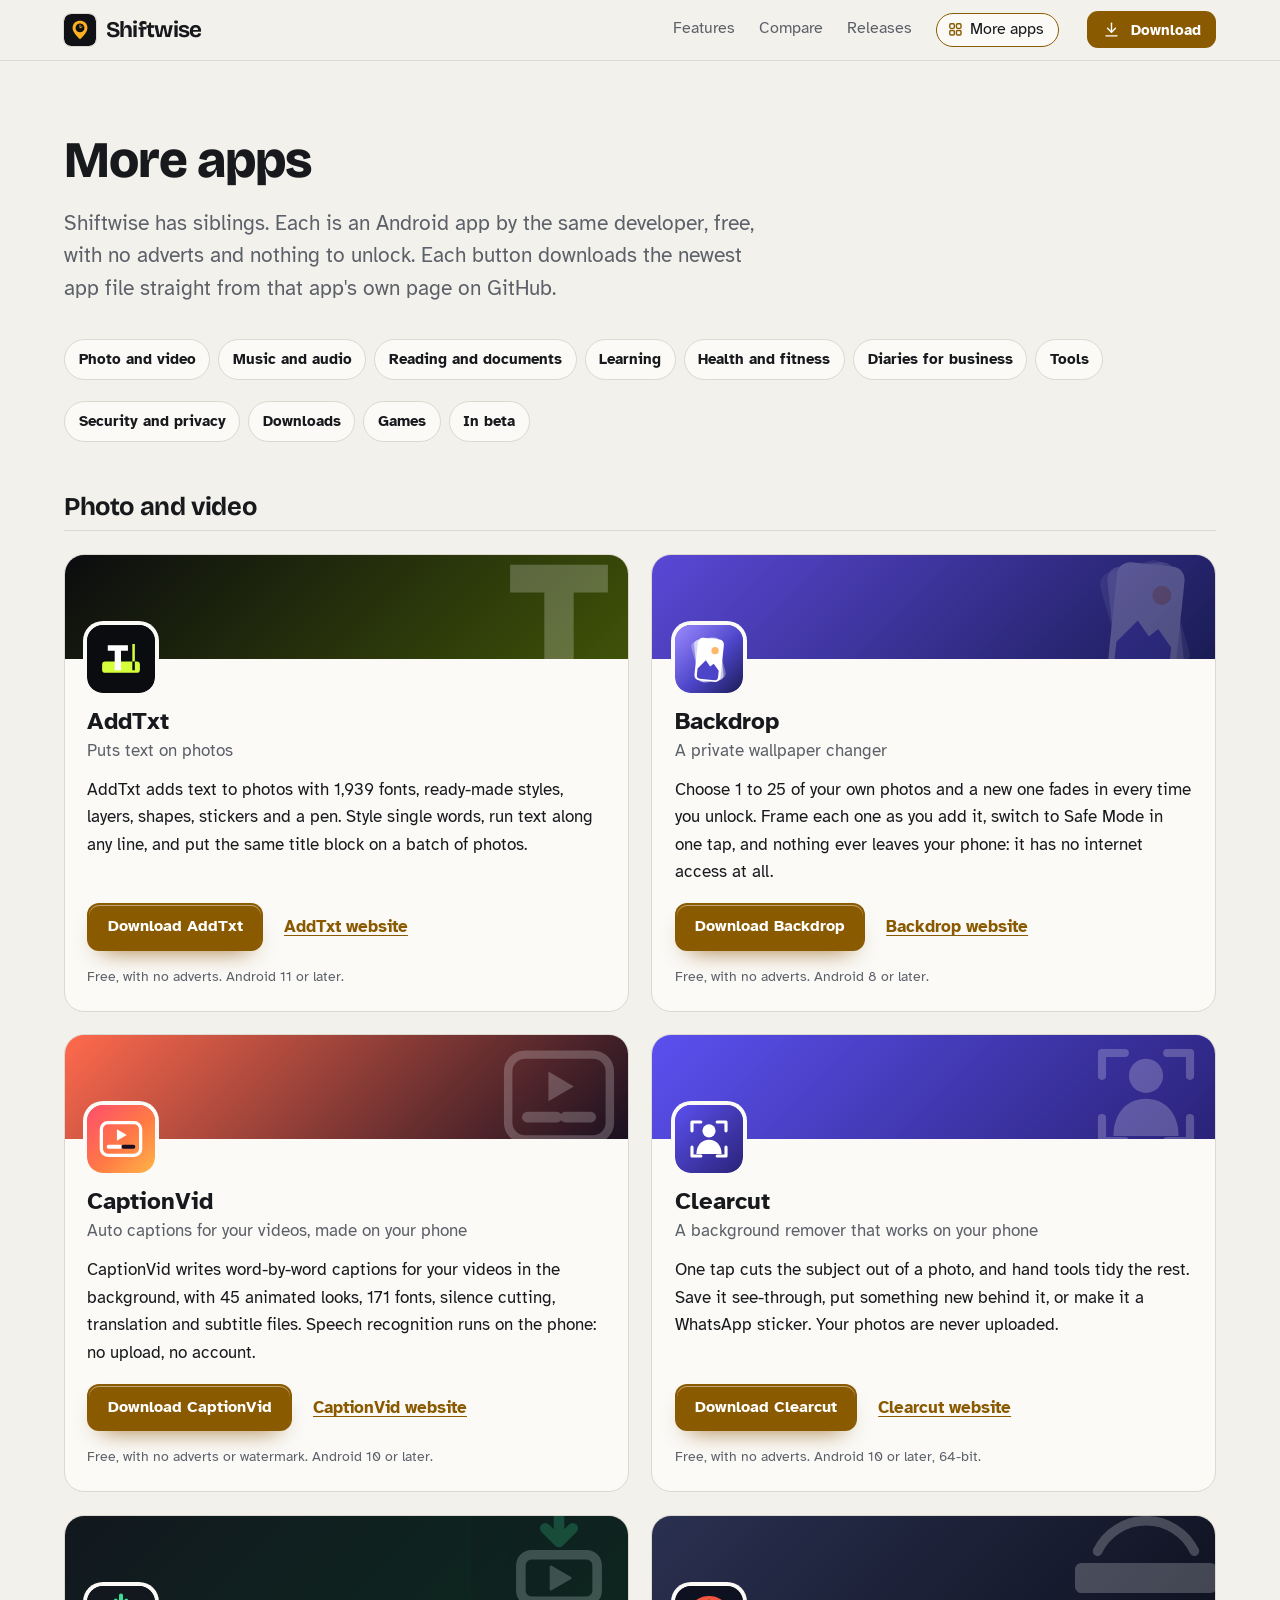
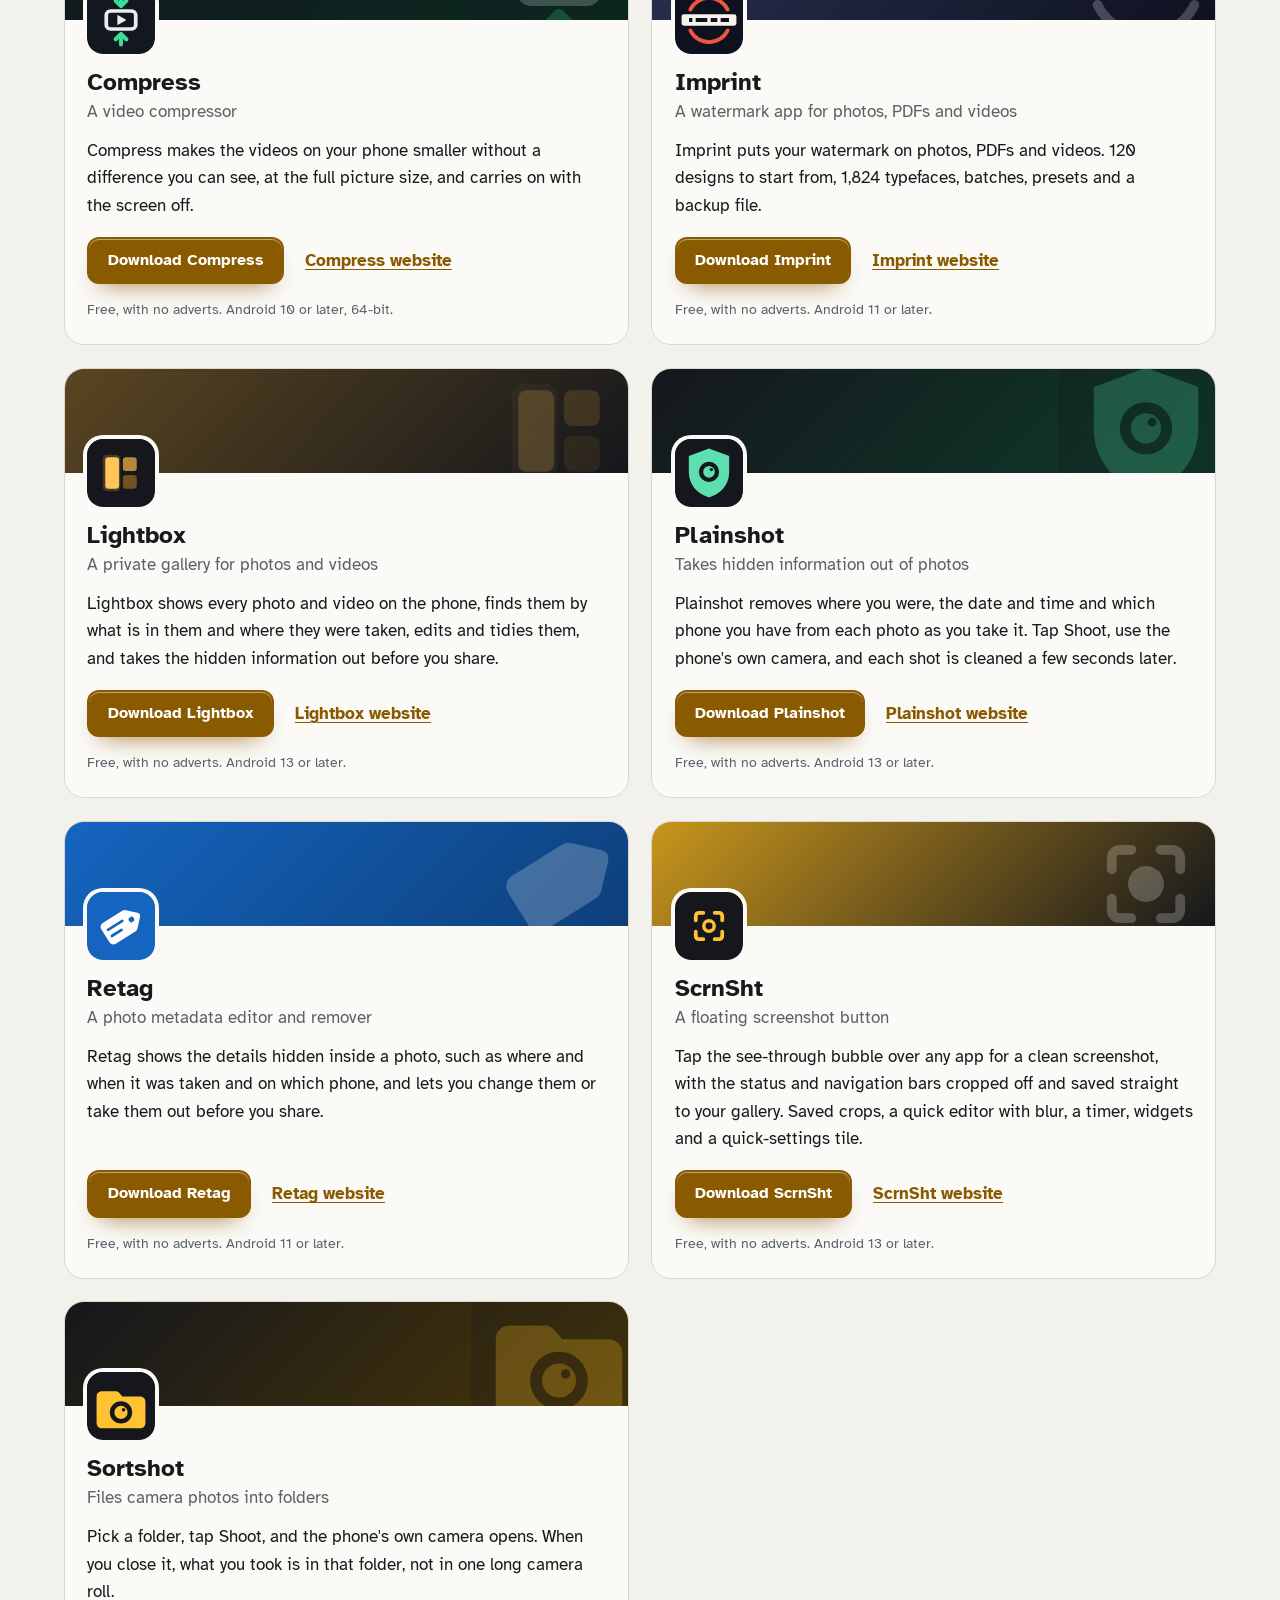
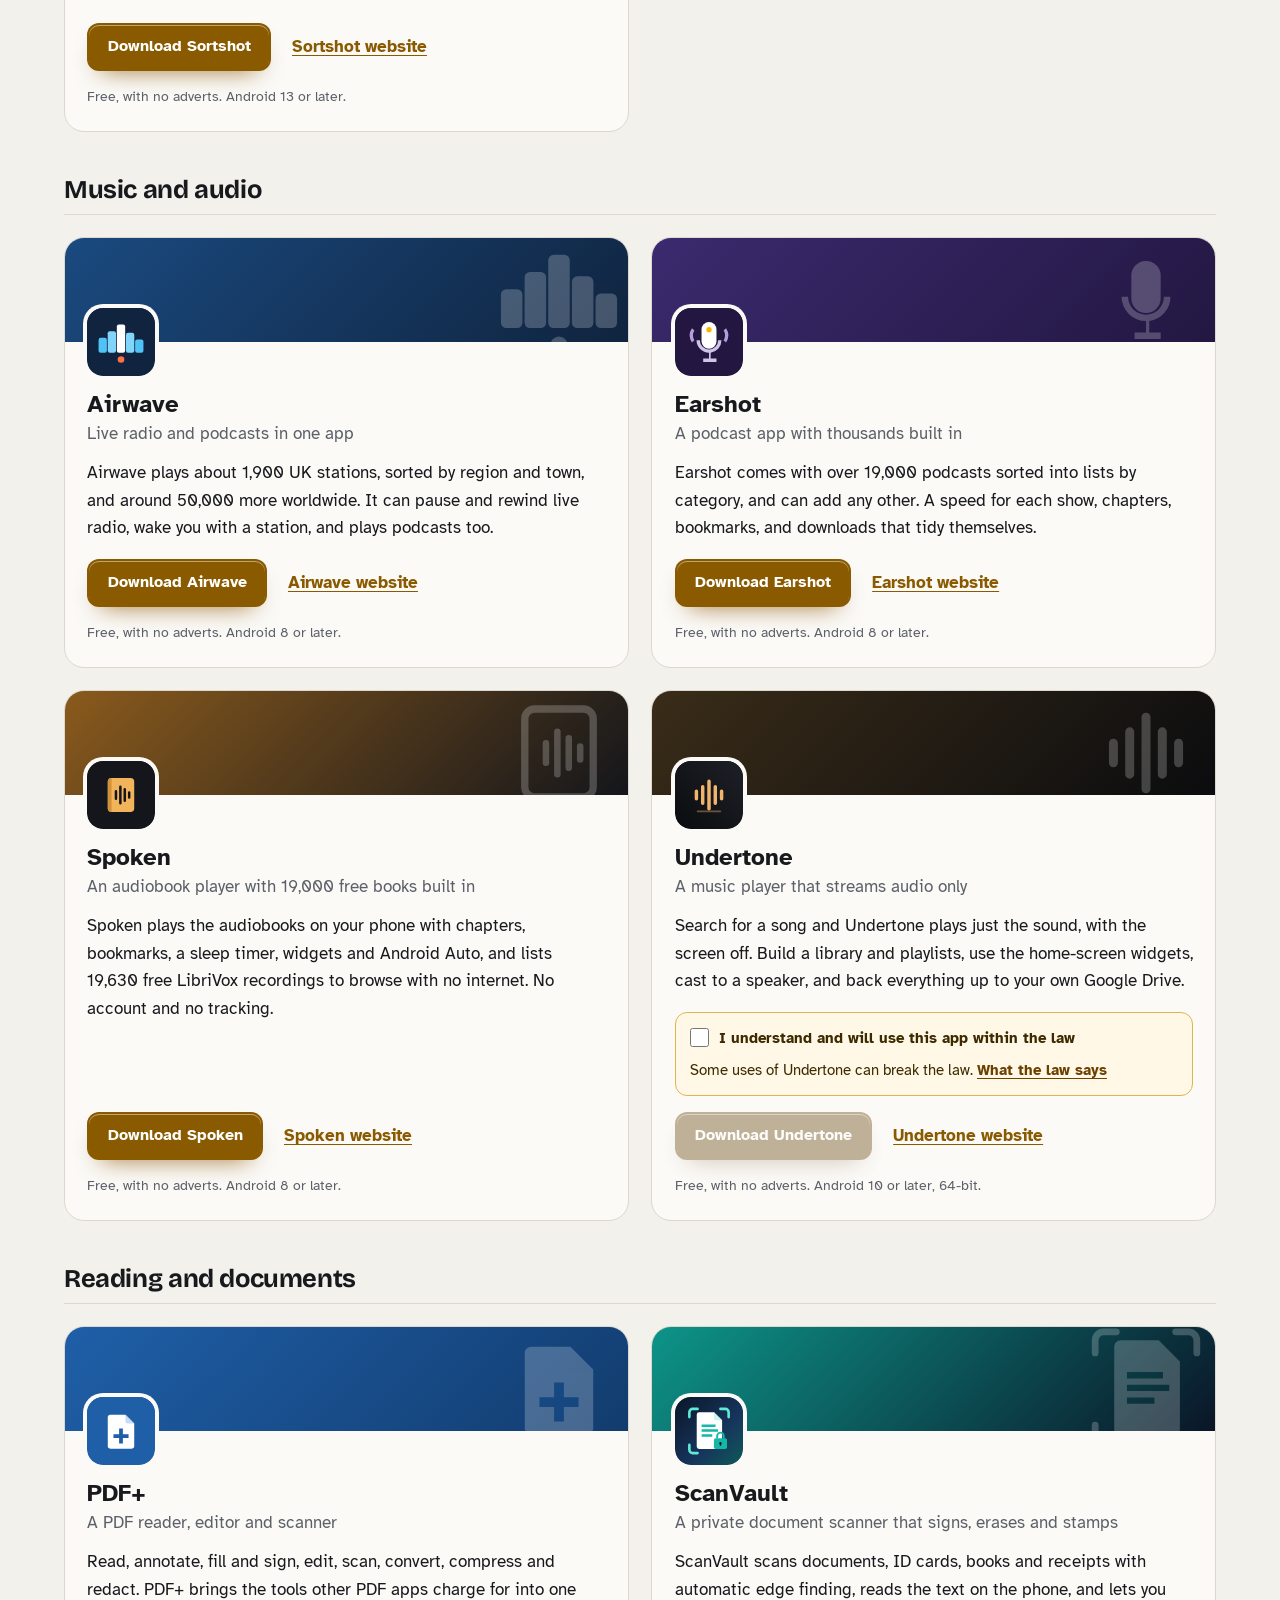
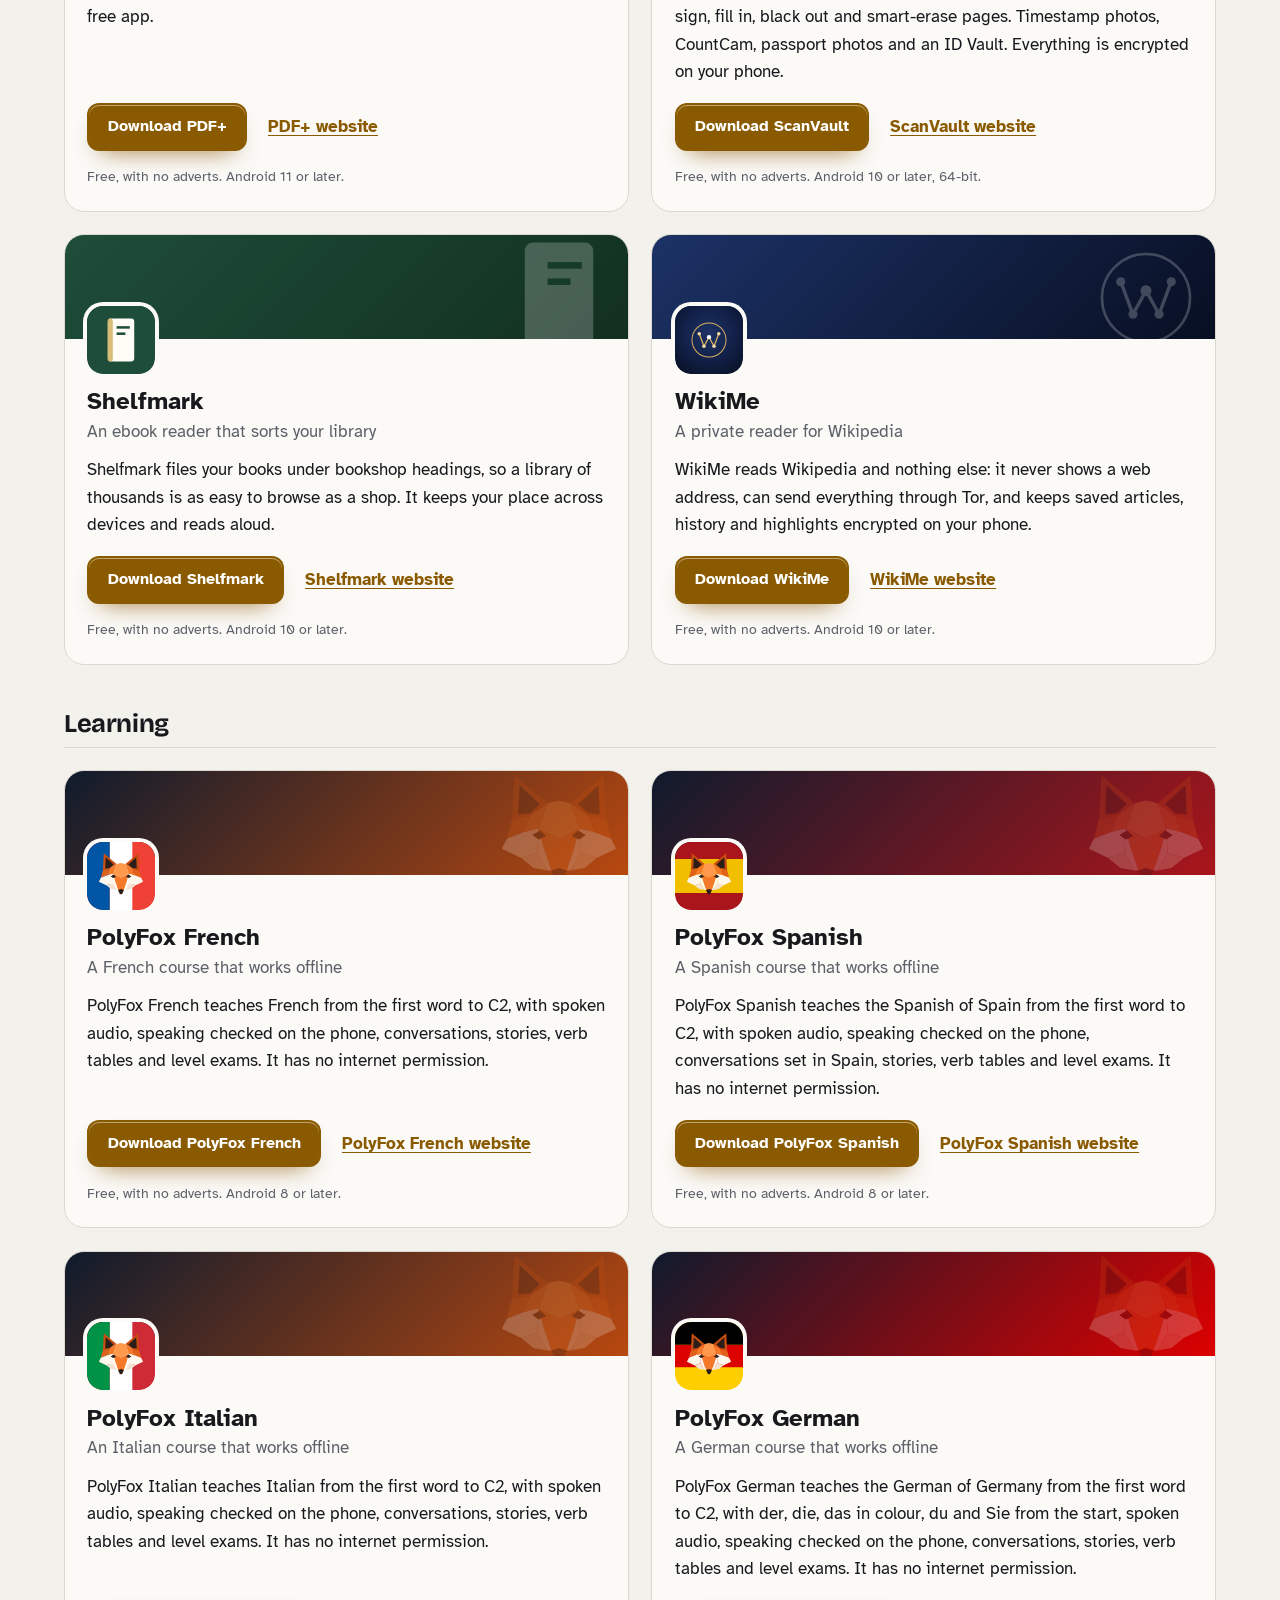
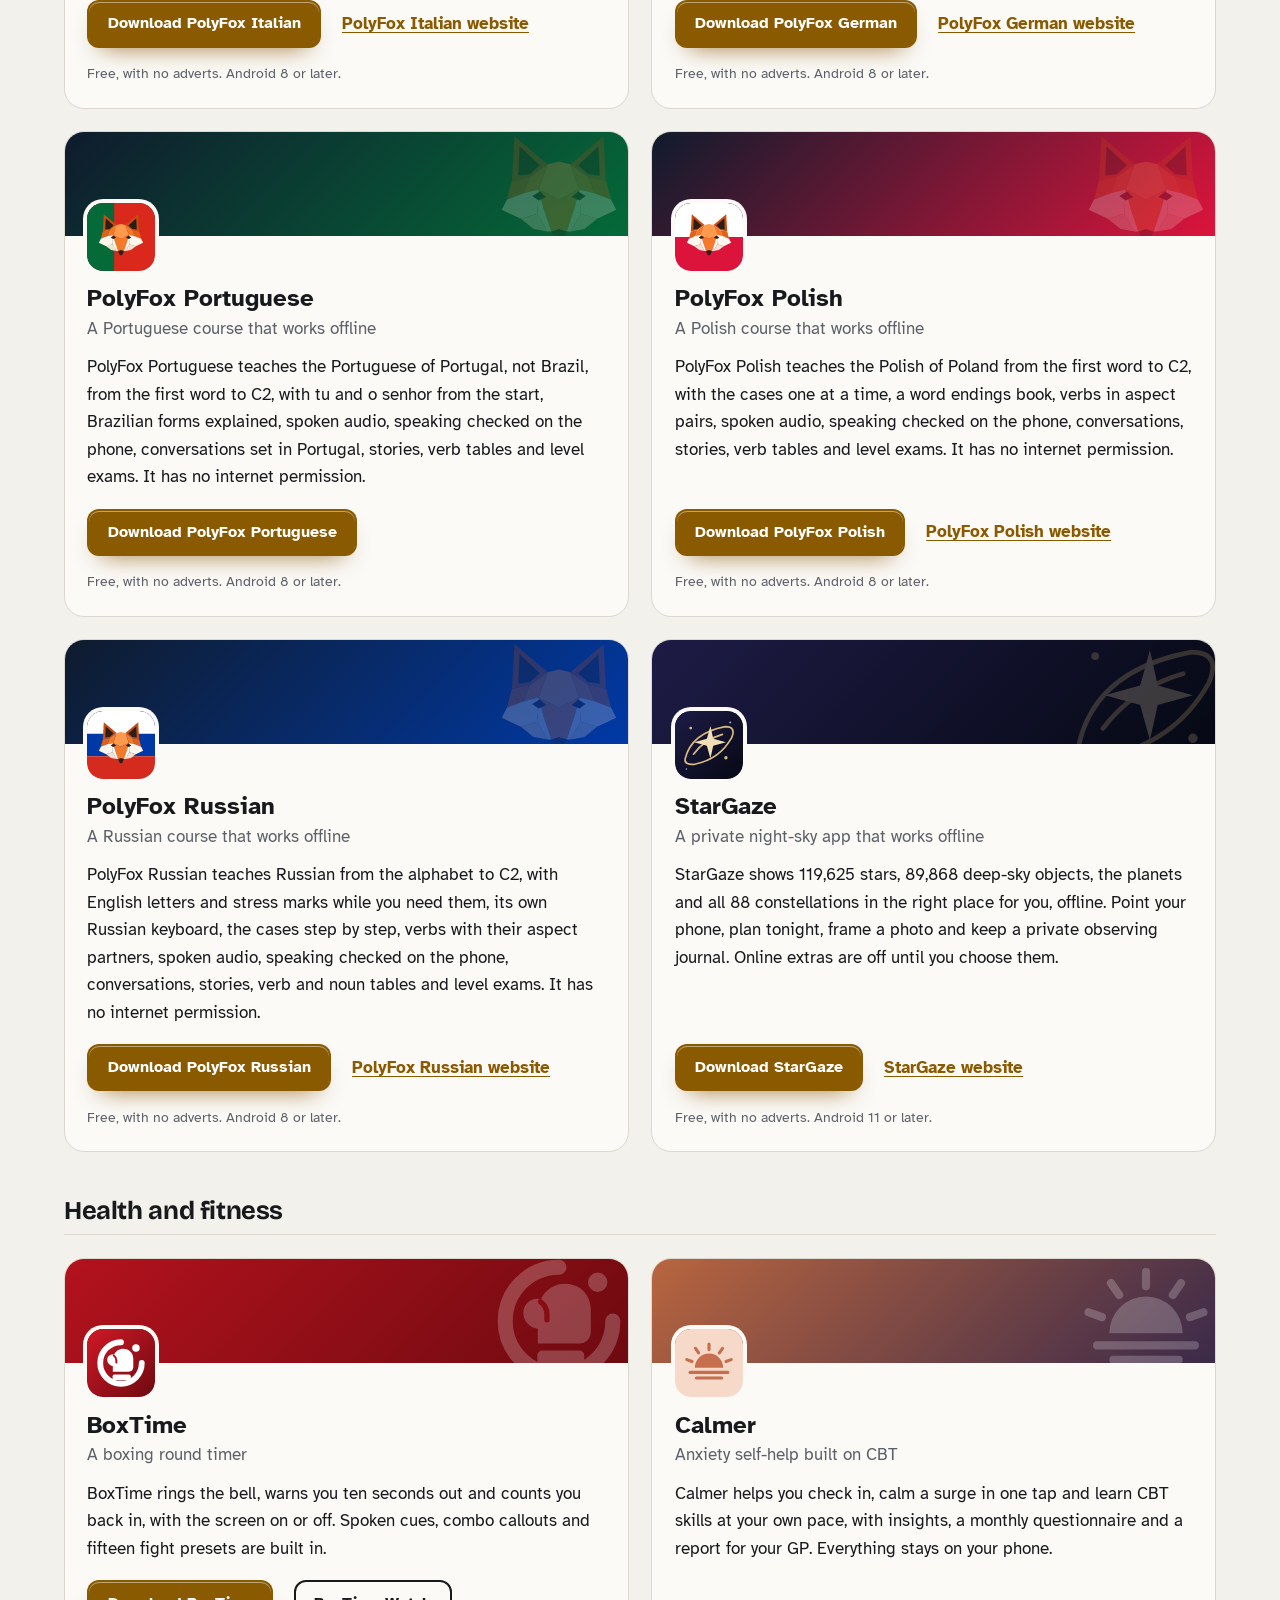
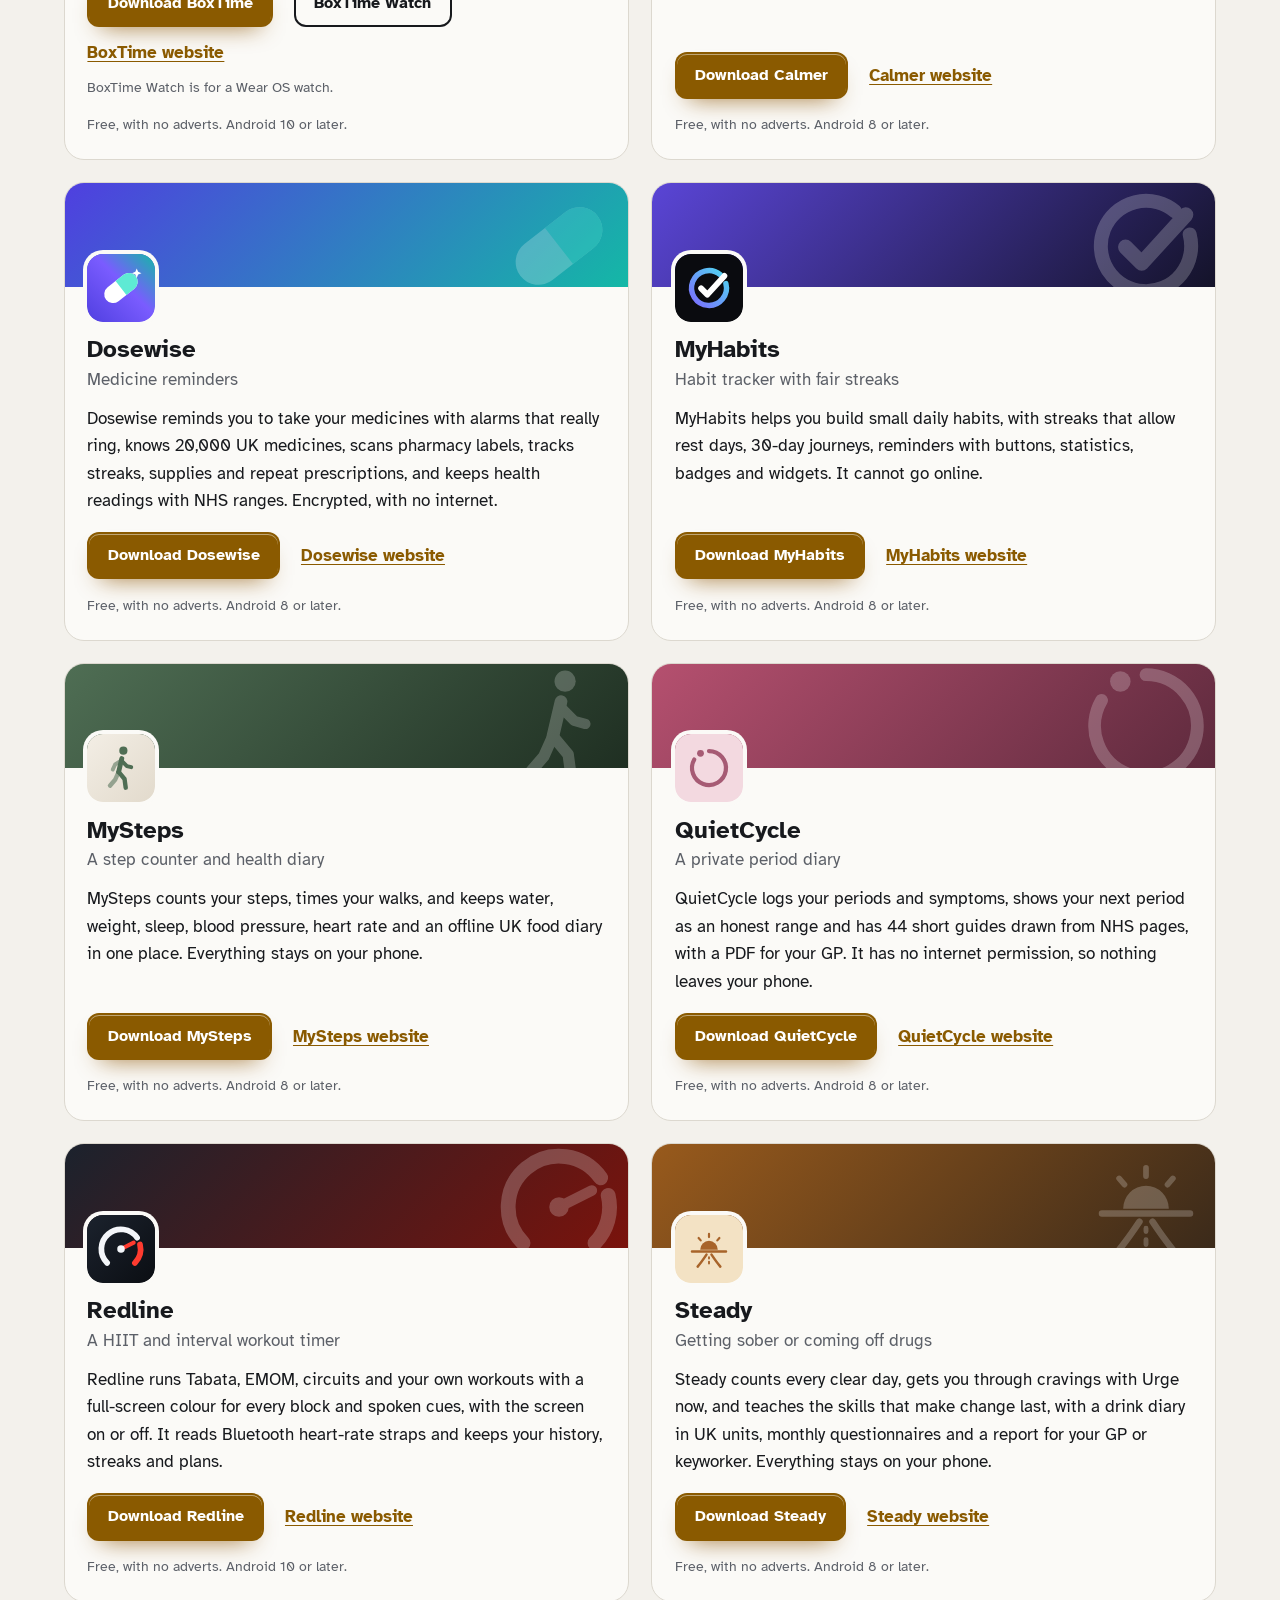
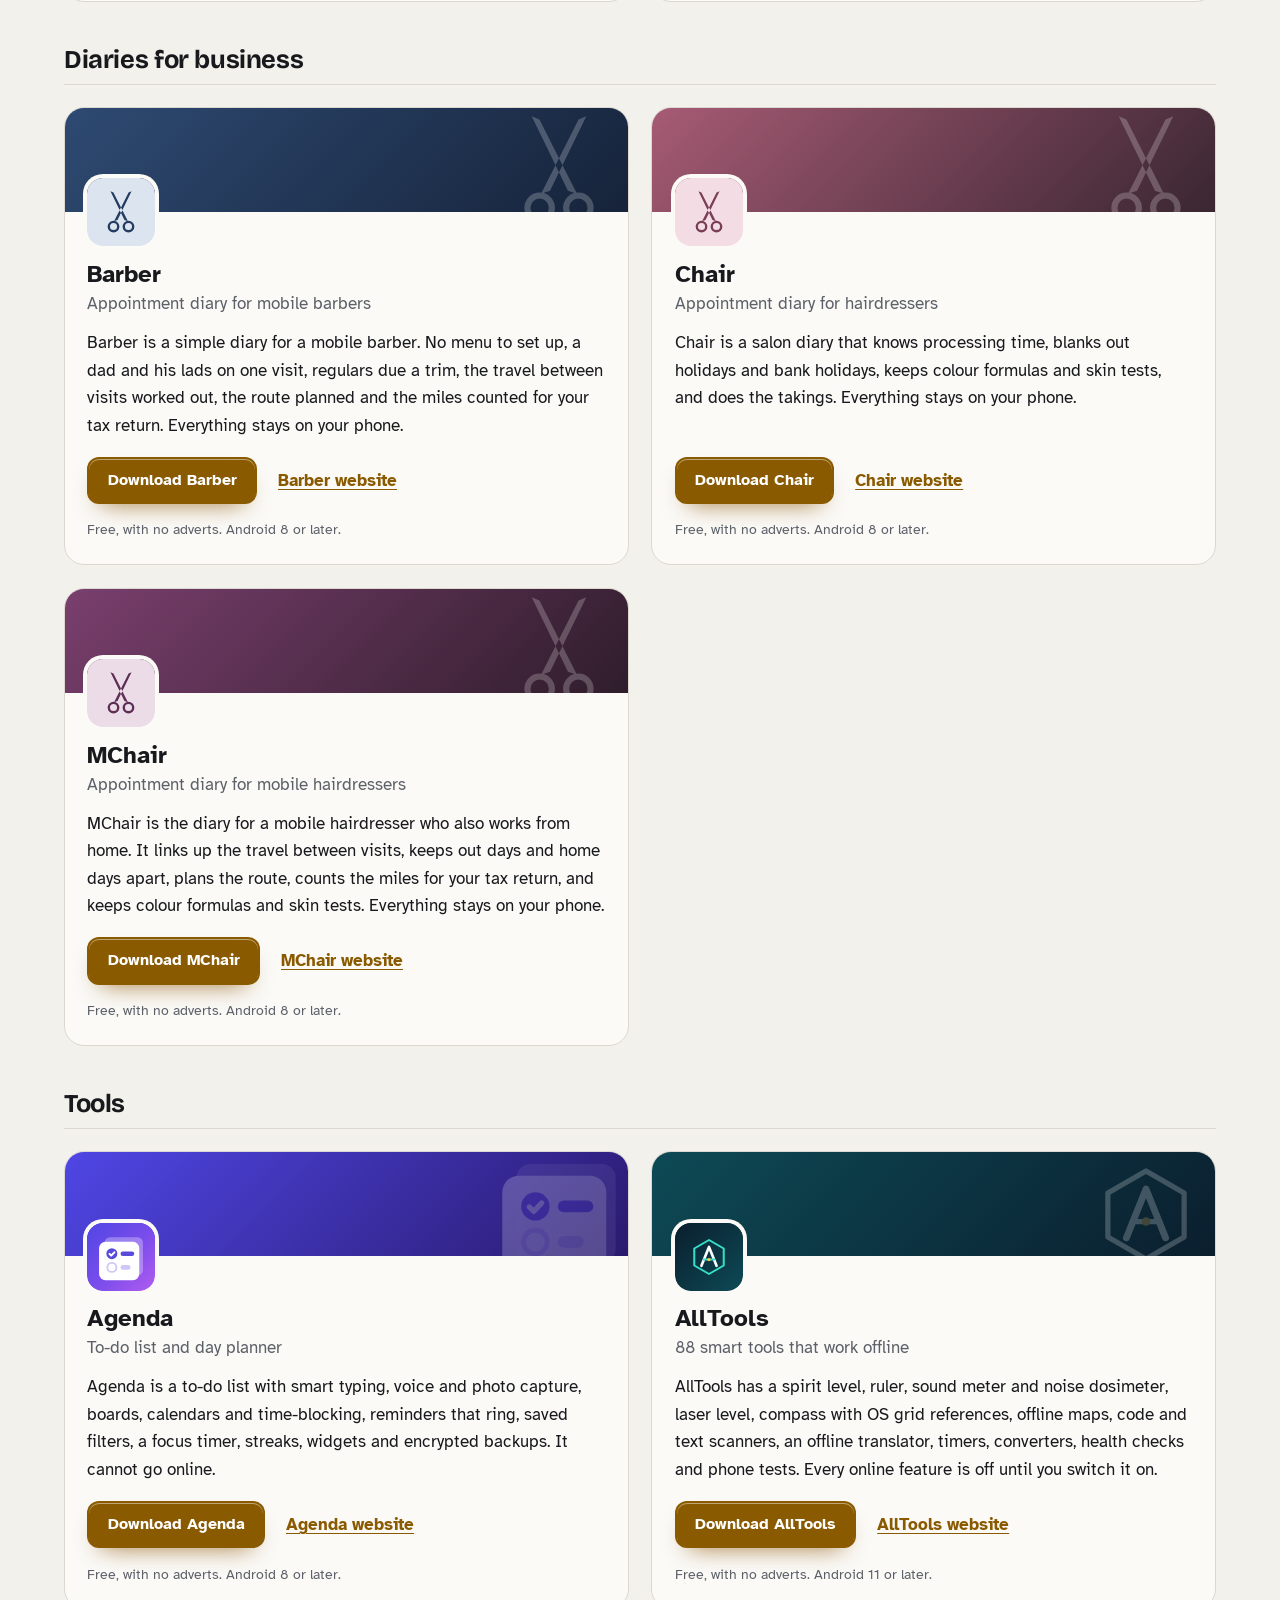
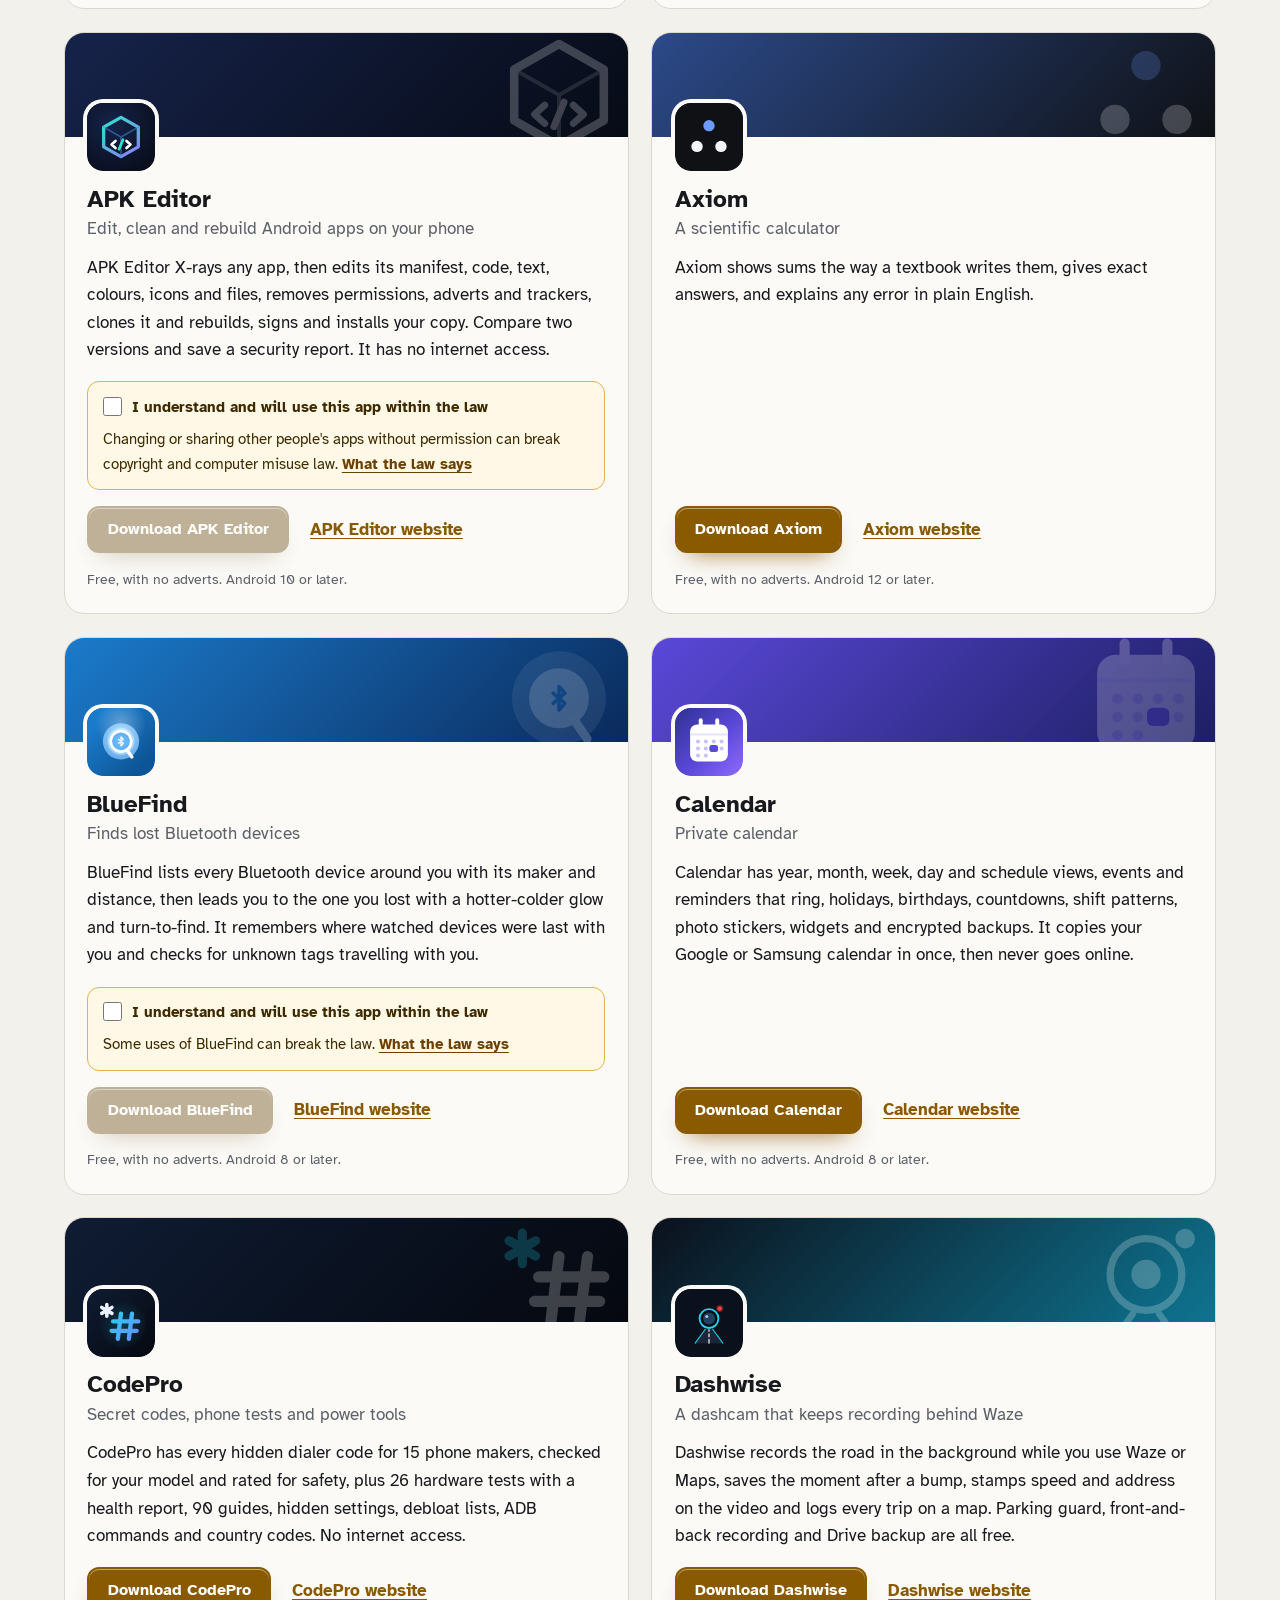
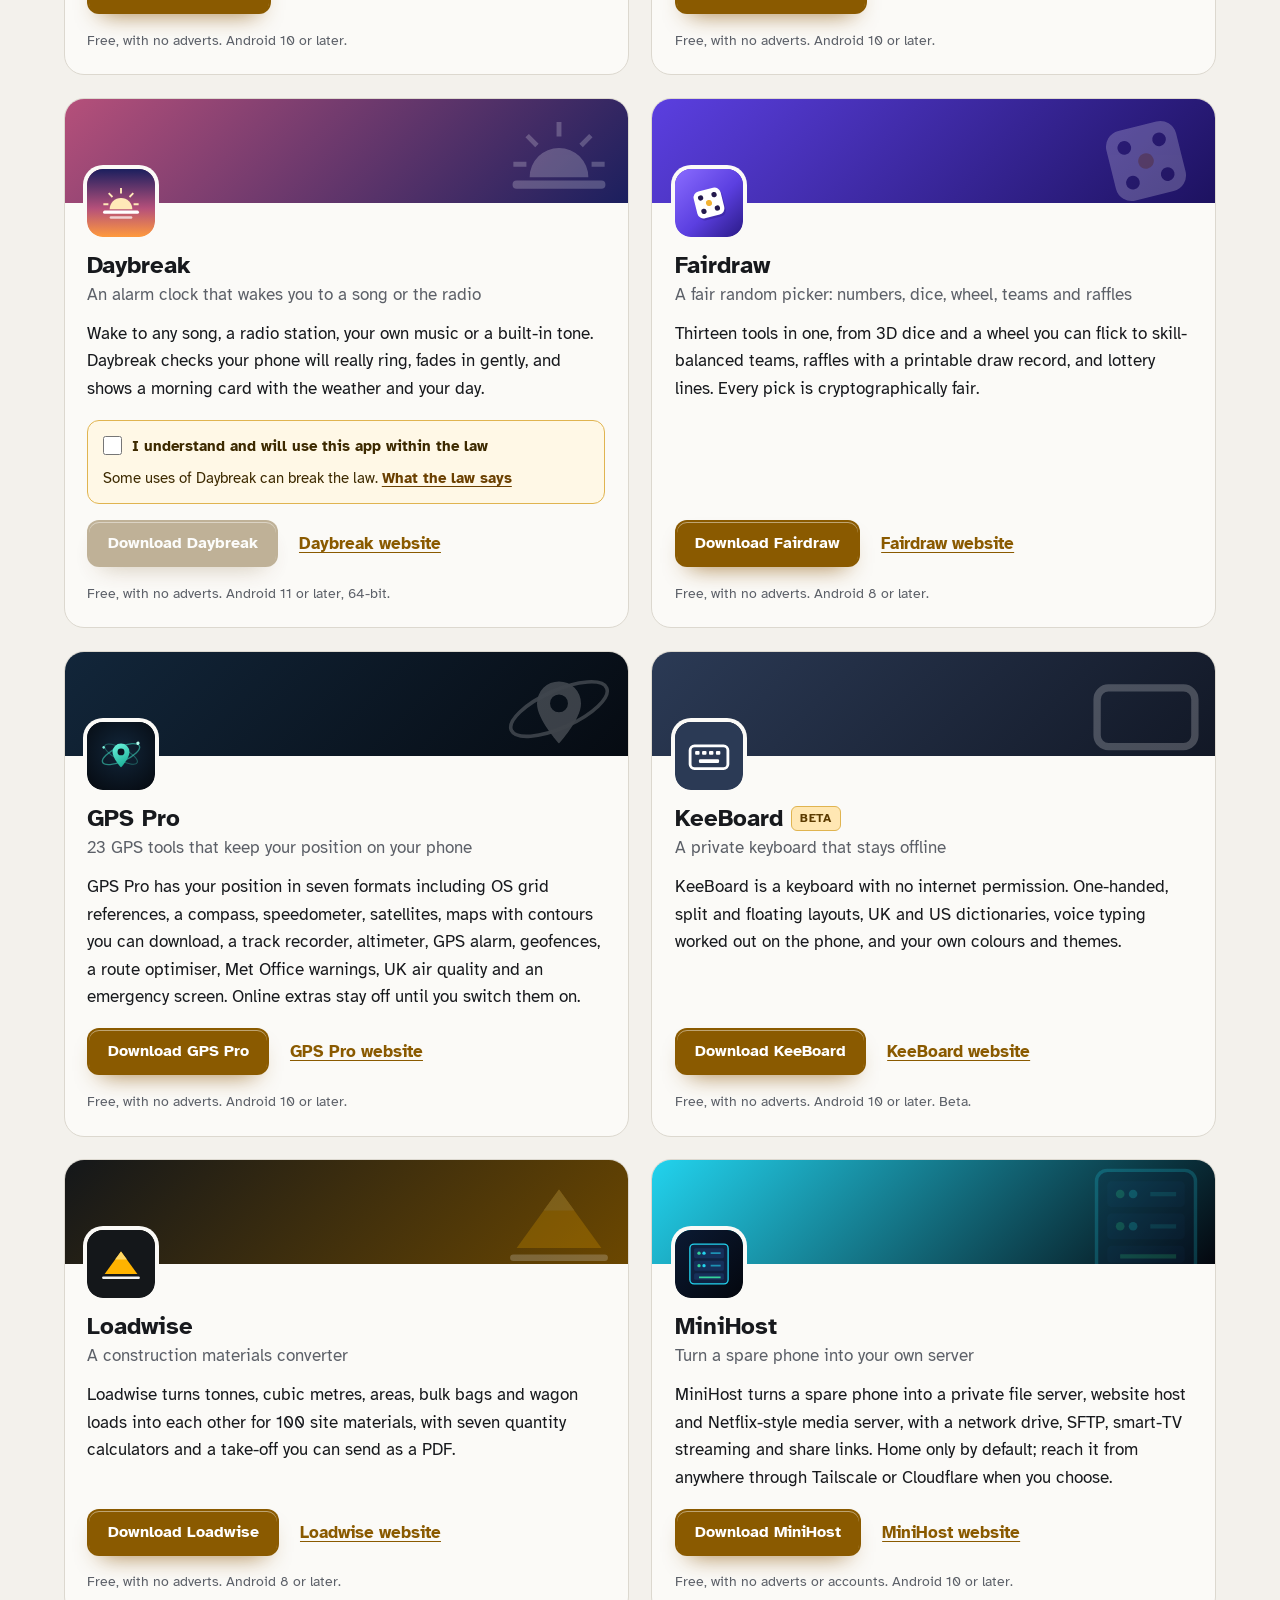
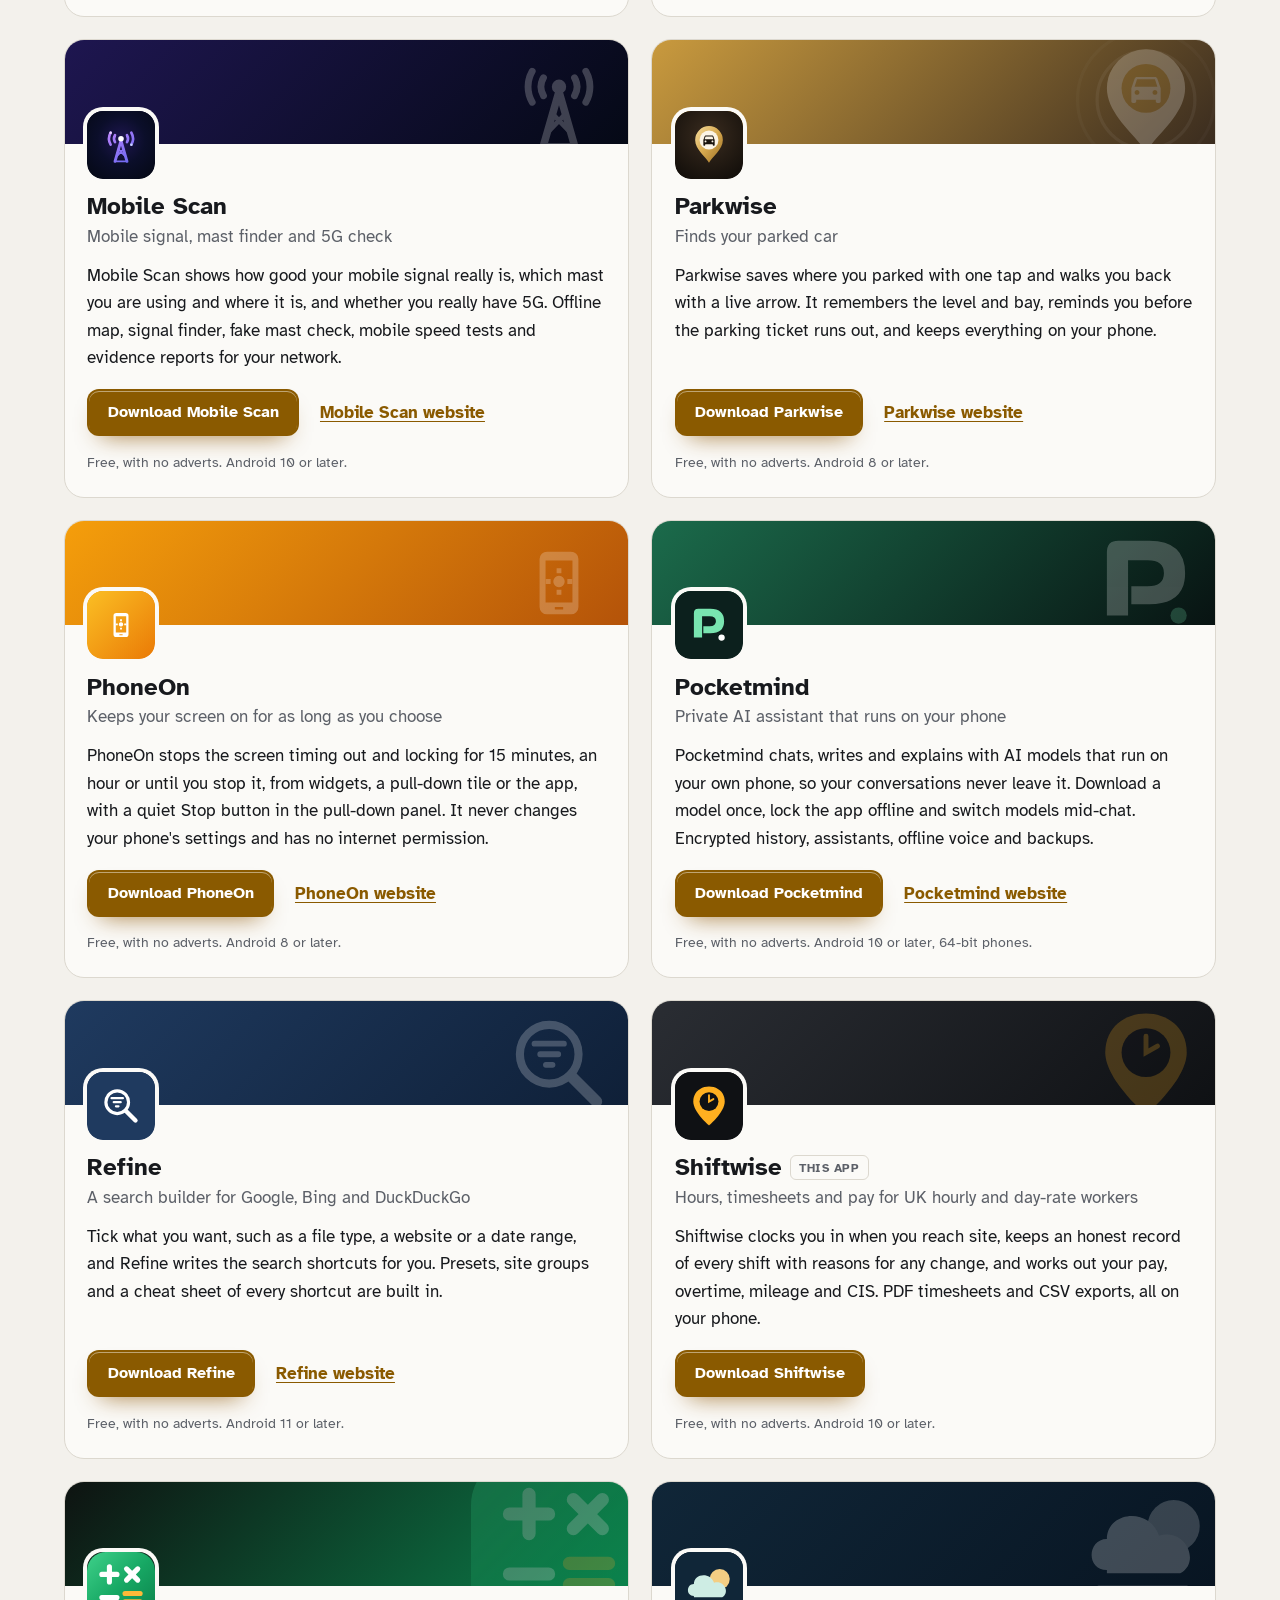
==== commit 33f2da5b: "More apps: add APK Editor" ====
--- a/more-apps.html
+++ b/more-apps.html
@@ -4,7 +4,7 @@
 <meta charset="utf-8">
 <meta name="viewport" content="width=device-width, initial-scale=1">
 <title>More free Android apps from the maker of Shiftwise</title>
-<meta name="description" content="All 94 free Android apps from the maker of Shiftwise, in one list by category, each with its download and a link to its website.">
+<meta name="description" content="All 95 free Android apps from the maker of Shiftwise, in one list by category, each with its download and a link to its website.">
 <meta name="author" content="Jonathan Jackson">
 <link rel="canonical" href="https://customgpter.github.io/shiftwise/more-apps.html">
 <meta name="theme-color" content="#f3f1ec" media="(prefers-color-scheme: light)">
@@ -12,7 +12,7 @@
 <meta property="og:type" content="website">
 <meta property="og:site_name" content="Shiftwise">
 <meta property="og:title" content="More free Android apps from the maker of Shiftwise">
-<meta property="og:description" content="All 94 free Android apps from the maker of Shiftwise, in one list by category, each with its download and a link to its website.">
+<meta property="og:description" content="All 95 free Android apps from the maker of Shiftwise, in one list by category, each with its download and a link to its website.">
 <meta property="og:url" content="https://customgpter.github.io/shiftwise/more-apps.html">
 <meta property="og:image" content="https://customgpter.github.io/shiftwise/assets/og.png">
 <meta property="og:image:width" content="1200">
@@ -26,7 +26,7 @@
 <link rel="preload" href="./assets/fonts/atkinson-hyperlegible-latin-400-normal.woff2" as="font" type="font/woff2" crossorigin>
 <link rel="stylesheet" href="./assets/site.css?v=1">
 <link rel="stylesheet" href="./assets/house.css?v=1">
-<script type="application/ld+json">{"@context":"https://schema.org","@type":"ItemList","name":"Apps from the maker of Shiftwise","url":"https://customgpter.github.io/shiftwise/more-apps.html","itemListElement":[{"@type":"ListItem","position":1,"name":"AddTxt","url":"https://customgpter.github.io/addtxt/"},{"@type":"ListItem","position":2,"name":"Backdrop","url":"https://customgpter.github.io/backdrop/"},{"@type":"ListItem","position":3,"name":"CaptionVid","url":"https://customgpter.github.io/captionvid/"},{"@type":"ListItem","position":4,"name":"Clearcut","url":"https://customgpter.github.io/clearcut/"},{"@type":"ListItem","position":5,"name":"Compress","url":"https://customgpter.github.io/compress/"},{"@type":"ListItem","position":6,"name":"Imprint","url":"https://customgpter.github.io/imprint/"},{"@type":"ListItem","position":7,"name":"Lightbox","url":"https://customgpter.github.io/lightbox/"},{"@type":"ListItem","position":8,"name":"Plainshot","url":"https://customgpter.github.io/plainshot/"},{"@type":"ListItem","position":9,"name":"Retag","url":"https://customgpter.github.io/retag/"},{"@type":"ListItem","position":10,"name":"ScrnSht","url":"https://customgpter.github.io/scrnsht/"},{"@type":"ListItem","position":11,"name":"Sortshot","url":"https://customgpter.github.io/sortshot/"},{"@type":"ListItem","position":12,"name":"Airwave","url":"https://customgpter.github.io/airwave/"},{"@type":"ListItem","position":13,"name":"Earshot","url":"https://customgpter.github.io/earshot/"},{"@type":"ListItem","position":14,"name":"Spoken","url":"https://customgpter.github.io/spoken/"},{"@type":"ListItem","position":15,"name":"Undertone","url":"https://customgpter.github.io/undertone/"},{"@type":"ListItem","position":16,"name":"PDF+","url":"https://customgpter.github.io/pdfplus/"},{"@type":"ListItem","position":17,"name":"ScanVault","url":"https://customgpter.github.io/scanvault/"},{"@type":"ListItem","position":18,"name":"Shelfmark","url":"https://customgpter.github.io/shelfmark/"},{"@type":"ListItem","position":19,"name":"WikiMe","url":"https://customgpter.github.io/wikime/"},{"@type":"ListItem","position":20,"name":"PolyFox French","url":"https://customgpter.github.io/polyfox/"},{"@type":"ListItem","position":21,"name":"PolyFox German","url":"https://customgpter.github.io/polyfox-german/"},{"@type":"ListItem","position":22,"name":"PolyFox Polish","url":"https://customgpter.github.io/polyfox-polish/"},{"@type":"ListItem","position":23,"name":"PolyFox Russian","url":"https://customgpter.github.io/polyfox-russian/"},{"@type":"ListItem","position":24,"name":"StarGaze","url":"https://customgpter.github.io/stargaze/"},{"@type":"ListItem","position":25,"name":"BoxTime","url":"https://customgpter.github.io/boxtime/"},{"@type":"ListItem","position":26,"name":"Calmer","url":"https://customgpter.github.io/calmer/"},{"@type":"ListItem","position":27,"name":"Dosewise","url":"https://customgpter.github.io/dosewise/"},{"@type":"ListItem","position":28,"name":"MyHabits","url":"https://customgpter.github.io/myhabits/"},{"@type":"ListItem","position":29,"name":"MySteps","url":"https://customgpter.github.io/mysteps/"},{"@type":"ListItem","position":30,"name":"QuietCycle","url":"https://customgpter.github.io/quietcycle/"},{"@type":"ListItem","position":31,"name":"Redline","url":"https://customgpter.github.io/redline/"},{"@type":"ListItem","position":32,"name":"Steady","url":"https://customgpter.github.io/steady/"},{"@type":"ListItem","position":33,"name":"Barber","url":"https://customgpter.github.io/barber/"},{"@type":"ListItem","position":34,"name":"Chair","url":"https://customgpter.github.io/chair/"},{"@type":"ListItem","position":35,"name":"MChair","url":"https://customgpter.github.io/mchair/"},{"@type":"ListItem","position":36,"name":"Agenda","url":"https://customgpter.github.io/agenda/"},{"@type":"ListItem","position":37,"name":"AllTools","url":"https://customgpter.github.io/alltools/"},{"@type":"ListItem","position":38,"name":"Axiom","url":"https://customgpter.github.io/axiom/"},{"@type":"ListItem","position":39,"name":"BlueFind","url":"https://customgpter.github.io/bluefind/"},{"@type":"ListItem","position":40,"name":"Calendar","url":"https://customgpter.github.io/calendar/"},{"@type":"ListItem","position":41,"name":"CodePro","url":"https://customgpter.github.io/codepro/"},{"@type":"ListItem","position":42,"name":"Dashwise","url":"https://customgpter.github.io/dashwise/"},{"@type":"ListItem","position":43,"name":"Daybreak","url":"https://customgpter.github.io/daybreak/"},{"@type":"ListItem","position":44,"name":"Fairdraw","url":"https://customgpter.github.io/fairdraw/"},{"@type":"ListItem","position":45,"name":"GPS Pro","url":"https://customgpter.github.io/gpspro/"},{"@type":"ListItem","position":46,"name":"KeeBoard","url":"https://customgpter.github.io/keeboard/"},{"@type":"ListItem","position":47,"name":"Loadwise","url":"https://customgpter.github.io/loadwise/"},{"@type":"ListItem","position":48,"name":"MiniHost","url":"https://customgpter.github.io/minihost/"},{"@type":"ListItem","position":49,"name":"Mobile Scan","url":"https://customgpter.github.io/mobilescan/"},{"@type":"ListItem","position":50,"name":"Parkwise","url":"https://customgpter.github.io/parkwise/"},{"@type":"ListItem","position":51,"name":"Pocketmind","url":"https://customgpter.github.io/pocketmind/"},{"@type":"ListItem","position":52,"name":"Refine","url":"https://customgpter.github.io/refine/"},{"@type":"ListItem","position":53,"name":"Shiftwise","url":"https://customgpter.github.io/shiftwise/"},{"@type":"ListItem","position":54,"name":"SimpleCalc","url":"https://customgpter.github.io/simplecalc/"},{"@type":"ListItem","position":55,"name":"Skyline","url":"https://customgpter.github.io/skyline/"},{"@type":"ListItem","position":56,"name":"Slipway","url":"https://customgpter.github.io/slipway/"},{"@type":"ListItem","position":57,"name":"Tagger","url":"https://customgpter.github.io/tagger/"},{"@type":"ListItem","position":58,"name":"TotalClean","url":"https://customgpter.github.io/totalclean/"},{"@type":"ListItem","position":59,"name":"TVLink","url":"https://customgpter.github.io/tvlink/"},{"@type":"ListItem","position":60,"name":"Unbox","url":"https://customgpter.github.io/unbox/"},{"@type":"ListItem","position":61,"name":"WhatsKeep","url":"https://customgpter.github.io/whatskeep/"},{"@type":"ListItem","position":62,"name":"WiFi Scan","url":"https://customgpter.github.io/wifiscan/"},{"@type":"ListItem","position":63,"name":"Auditly","url":"https://customgpter.github.io/auditly/"},{"@type":"ListItem","position":64,"name":"Backchannel","url":"https://customgpter.github.io/backchannel/"},{"@type":"ListItem","position":65,"name":"ENotes","url":"https://customgpter.github.io/enotes/"},{"@type":"ListItem","position":66,"name":"FindMe","url":"https://customgpter.github.io/findme/"},{"@type":"ListItem","position":67,"name":"iLock","url":"https://customgpter.github.io/ilock/"},{"@type":"ListItem","position":68,"name":"ImSafe","url":"https://customgpter.github.io/imsafe/"},{"@type":"ListItem","position":69,"name":"IShred","url":"https://customgpter.github.io/ishred/"},{"@type":"ListItem","position":70,"name":"LockBox","url":"https://customgpter.github.io/lockbox/"},{"@type":"ListItem","position":71,"name":"PassVault","url":"https://customgpter.github.io/passvault/"},{"@type":"ListItem","position":72,"name":"SpyFind","url":"https://customgpter.github.io/spyfind/"},{"@type":"ListItem","position":73,"name":"TextWipe","url":"https://customgpter.github.io/textwipe/"},{"@type":"ListItem","position":74,"name":"Tracewire","url":"https://customgpter.github.io/tracewire/"},{"@type":"ListItem","position":75,"name":"Vigil","url":"https://customgpter.github.io/vigil/"},{"@type":"ListItem","position":76,"name":"Grab","url":"https://customgpter.github.io/grab/"},{"@type":"ListItem","position":77,"name":"Swarm","url":"https://customgpter.github.io/swarm/"},{"@type":"ListItem","position":78,"name":"Plane Games","url":"https://customgpter.github.io/plane-games/"},{"@type":"ListItem","position":79,"name":"Ninefold","url":"https://customgpter.github.io/ninefold/"},{"@type":"ListItem","position":80,"name":"Cubewise","url":"https://customgpter.github.io/cubewise/"},{"@type":"ListItem","position":81,"name":"Tilewise","url":"https://customgpter.github.io/tilewise/"},{"@type":"ListItem","position":82,"name":"Letterwise","url":"https://customgpter.github.io/letterwise/"},{"@type":"ListItem","position":83,"name":"Kingside","url":"https://customgpter.github.io/kingside/"},{"@type":"ListItem","position":84,"name":"Deckhand","url":"https://customgpter.github.io/deckhand/"},{"@type":"ListItem","position":85,"name":"SNESForge","url":"https://customgpter.github.io/snesforge/"},{"@type":"ListItem","position":86,"name":"Fame Boy","url":"https://customgpter.github.io/fameboy/"},{"@type":"ListItem","position":87,"name":"PSPPro","url":"https://customgpter.github.io/psppro/"},{"@type":"ListItem","position":88,"name":"MegaGen","url":"https://customgpter.github.io/megagen/"},{"@type":"ListItem","position":89,"name":"QVR","url":"https://customgpter.github.io/qvr/"},{"@type":"ListItem","position":90,"name":"QVR Watch","url":"https://customgpter.github.io/qvr-watch/"},{"@type":"ListItem","position":91,"name":"QVRLite","url":"https://customgpter.github.io/qvrlite/"},{"@type":"ListItem","position":92,"name":"Onionz","url":"https://customgpter.github.io/onionz/"},{"@type":"ListItem","position":93,"name":"OnionzWeb","url":"https://customgpter.github.io/onionzweb/"}]}</script>
+<script type="application/ld+json">{"@context":"https://schema.org","@type":"ItemList","name":"Apps from the maker of Shiftwise","url":"https://customgpter.github.io/shiftwise/more-apps.html","itemListElement":[{"@type":"ListItem","position":1,"name":"AddTxt","url":"https://customgpter.github.io/addtxt/"},{"@type":"ListItem","position":2,"name":"Backdrop","url":"https://customgpter.github.io/backdrop/"},{"@type":"ListItem","position":3,"name":"CaptionVid","url":"https://customgpter.github.io/captionvid/"},{"@type":"ListItem","position":4,"name":"Clearcut","url":"https://customgpter.github.io/clearcut/"},{"@type":"ListItem","position":5,"name":"Compress","url":"https://customgpter.github.io/compress/"},{"@type":"ListItem","position":6,"name":"Imprint","url":"https://customgpter.github.io/imprint/"},{"@type":"ListItem","position":7,"name":"Lightbox","url":"https://customgpter.github.io/lightbox/"},{"@type":"ListItem","position":8,"name":"Plainshot","url":"https://customgpter.github.io/plainshot/"},{"@type":"ListItem","position":9,"name":"Retag","url":"https://customgpter.github.io/retag/"},{"@type":"ListItem","position":10,"name":"ScrnSht","url":"https://customgpter.github.io/scrnsht/"},{"@type":"ListItem","position":11,"name":"Sortshot","url":"https://customgpter.github.io/sortshot/"},{"@type":"ListItem","position":12,"name":"Airwave","url":"https://customgpter.github.io/airwave/"},{"@type":"ListItem","position":13,"name":"Earshot","url":"https://customgpter.github.io/earshot/"},{"@type":"ListItem","position":14,"name":"Spoken","url":"https://customgpter.github.io/spoken/"},{"@type":"ListItem","position":15,"name":"Undertone","url":"https://customgpter.github.io/undertone/"},{"@type":"ListItem","position":16,"name":"PDF+","url":"https://customgpter.github.io/pdfplus/"},{"@type":"ListItem","position":17,"name":"ScanVault","url":"https://customgpter.github.io/scanvault/"},{"@type":"ListItem","position":18,"name":"Shelfmark","url":"https://customgpter.github.io/shelfmark/"},{"@type":"ListItem","position":19,"name":"WikiMe","url":"https://customgpter.github.io/wikime/"},{"@type":"ListItem","position":20,"name":"PolyFox French","url":"https://customgpter.github.io/polyfox/"},{"@type":"ListItem","position":21,"name":"PolyFox German","url":"https://customgpter.github.io/polyfox-german/"},{"@type":"ListItem","position":22,"name":"PolyFox Polish","url":"https://customgpter.github.io/polyfox-polish/"},{"@type":"ListItem","position":23,"name":"PolyFox Russian","url":"https://customgpter.github.io/polyfox-russian/"},{"@type":"ListItem","position":24,"name":"StarGaze","url":"https://customgpter.github.io/stargaze/"},{"@type":"ListItem","position":25,"name":"BoxTime","url":"https://customgpter.github.io/boxtime/"},{"@type":"ListItem","position":26,"name":"Calmer","url":"https://customgpter.github.io/calmer/"},{"@type":"ListItem","position":27,"name":"Dosewise","url":"https://customgpter.github.io/dosewise/"},{"@type":"ListItem","position":28,"name":"MyHabits","url":"https://customgpter.github.io/myhabits/"},{"@type":"ListItem","position":29,"name":"MySteps","url":"https://customgpter.github.io/mysteps/"},{"@type":"ListItem","position":30,"name":"QuietCycle","url":"https://customgpter.github.io/quietcycle/"},{"@type":"ListItem","position":31,"name":"Redline","url":"https://customgpter.github.io/redline/"},{"@type":"ListItem","position":32,"name":"Steady","url":"https://customgpter.github.io/steady/"},{"@type":"ListItem","position":33,"name":"Barber","url":"https://customgpter.github.io/barber/"},{"@type":"ListItem","position":34,"name":"Chair","url":"https://customgpter.github.io/chair/"},{"@type":"ListItem","position":35,"name":"MChair","url":"https://customgpter.github.io/mchair/"},{"@type":"ListItem","position":36,"name":"Agenda","url":"https://customgpter.github.io/agenda/"},{"@type":"ListItem","position":37,"name":"AllTools","url":"https://customgpter.github.io/alltools/"},{"@type":"ListItem","position":38,"name":"APK Editor","url":"https://customgpter.github.io/apkeditor/"},{"@type":"ListItem","position":39,"name":"Axiom","url":"https://customgpter.github.io/axiom/"},{"@type":"ListItem","position":40,"name":"BlueFind","url":"https://customgpter.github.io/bluefind/"},{"@type":"ListItem","position":41,"name":"Calendar","url":"https://customgpter.github.io/calendar/"},{"@type":"ListItem","position":42,"name":"CodePro","url":"https://customgpter.github.io/codepro/"},{"@type":"ListItem","position":43,"name":"Dashwise","url":"https://customgpter.github.io/dashwise/"},{"@type":"ListItem","position":44,"name":"Daybreak","url":"https://customgpter.github.io/daybreak/"},{"@type":"ListItem","position":45,"name":"Fairdraw","url":"https://customgpter.github.io/fairdraw/"},{"@type":"ListItem","position":46,"name":"GPS Pro","url":"https://customgpter.github.io/gpspro/"},{"@type":"ListItem","position":47,"name":"KeeBoard","url":"https://customgpter.github.io/keeboard/"},{"@type":"ListItem","position":48,"name":"Loadwise","url":"https://customgpter.github.io/loadwise/"},{"@type":"ListItem","position":49,"name":"MiniHost","url":"https://customgpter.github.io/minihost/"},{"@type":"ListItem","position":50,"name":"Mobile Scan","url":"https://customgpter.github.io/mobilescan/"},{"@type":"ListItem","position":51,"name":"Parkwise","url":"https://customgpter.github.io/parkwise/"},{"@type":"ListItem","position":52,"name":"Pocketmind","url":"https://customgpter.github.io/pocketmind/"},{"@type":"ListItem","position":53,"name":"Refine","url":"https://customgpter.github.io/refine/"},{"@type":"ListItem","position":54,"name":"Shiftwise","url":"https://customgpter.github.io/shiftwise/"},{"@type":"ListItem","position":55,"name":"SimpleCalc","url":"https://customgpter.github.io/simplecalc/"},{"@type":"ListItem","position":56,"name":"Skyline","url":"https://customgpter.github.io/skyline/"},{"@type":"ListItem","position":57,"name":"Slipway","url":"https://customgpter.github.io/slipway/"},{"@type":"ListItem","position":58,"name":"Tagger","url":"https://customgpter.github.io/tagger/"},{"@type":"ListItem","position":59,"name":"TotalClean","url":"https://customgpter.github.io/totalclean/"},{"@type":"ListItem","position":60,"name":"TVLink","url":"https://customgpter.github.io/tvlink/"},{"@type":"ListItem","position":61,"name":"Unbox","url":"https://customgpter.github.io/unbox/"},{"@type":"ListItem","position":62,"name":"WhatsKeep","url":"https://customgpter.github.io/whatskeep/"},{"@type":"ListItem","position":63,"name":"WiFi Scan","url":"https://customgpter.github.io/wifiscan/"},{"@type":"ListItem","position":64,"name":"Auditly","url":"https://customgpter.github.io/auditly/"},{"@type":"ListItem","position":65,"name":"Backchannel","url":"https://customgpter.github.io/backchannel/"},{"@type":"ListItem","position":66,"name":"ENotes","url":"https://customgpter.github.io/enotes/"},{"@type":"ListItem","position":67,"name":"FindMe","url":"https://customgpter.github.io/findme/"},{"@type":"ListItem","position":68,"name":"iLock","url":"https://customgpter.github.io/ilock/"},{"@type":"ListItem","position":69,"name":"ImSafe","url":"https://customgpter.github.io/imsafe/"},{"@type":"ListItem","position":70,"name":"IShred","url":"https://customgpter.github.io/ishred/"},{"@type":"ListItem","position":71,"name":"LockBox","url":"https://customgpter.github.io/lockbox/"},{"@type":"ListItem","position":72,"name":"PassVault","url":"https://customgpter.github.io/passvault/"},{"@type":"ListItem","position":73,"name":"SpyFind","url":"https://customgpter.github.io/spyfind/"},{"@type":"ListItem","position":74,"name":"TextWipe","url":"https://customgpter.github.io/textwipe/"},{"@type":"ListItem","position":75,"name":"Tracewire","url":"https://customgpter.github.io/tracewire/"},{"@type":"ListItem","position":76,"name":"Vigil","url":"https://customgpter.github.io/vigil/"},{"@type":"ListItem","position":77,"name":"Grab","url":"https://customgpter.github.io/grab/"},{"@type":"ListItem","position":78,"name":"Swarm","url":"https://customgpter.github.io/swarm/"},{"@type":"ListItem","position":79,"name":"Plane Games","url":"https://customgpter.github.io/plane-games/"},{"@type":"ListItem","position":80,"name":"Ninefold","url":"https://customgpter.github.io/ninefold/"},{"@type":"ListItem","position":81,"name":"Cubewise","url":"https://customgpter.github.io/cubewise/"},{"@type":"ListItem","position":82,"name":"Tilewise","url":"https://customgpter.github.io/tilewise/"},{"@type":"ListItem","position":83,"name":"Letterwise","url":"https://customgpter.github.io/letterwise/"},{"@type":"ListItem","position":84,"name":"Kingside","url":"https://customgpter.github.io/kingside/"},{"@type":"ListItem","position":85,"name":"Deckhand","url":"https://customgpter.github.io/deckhand/"},{"@type":"ListItem","position":86,"name":"SNESForge","url":"https://customgpter.github.io/snesforge/"},{"@type":"ListItem","position":87,"name":"Fame Boy","url":"https://customgpter.github.io/fameboy/"},{"@type":"ListItem","position":88,"name":"PSPPro","url":"https://customgpter.github.io/psppro/"},{"@type":"ListItem","position":89,"name":"MegaGen","url":"https://customgpter.github.io/megagen/"},{"@type":"ListItem","position":90,"name":"QVR","url":"https://customgpter.github.io/qvr/"},{"@type":"ListItem","position":91,"name":"QVR Watch","url":"https://customgpter.github.io/qvr-watch/"},{"@type":"ListItem","position":92,"name":"QVRLite","url":"https://customgpter.github.io/qvrlite/"},{"@type":"ListItem","position":93,"name":"Onionz","url":"https://customgpter.github.io/onionz/"},{"@type":"ListItem","position":94,"name":"OnionzWeb","url":"https://customgpter.github.io/onionzweb/"}]}</script>
 <link rel="stylesheet" href="./assets/apps-list.css?v=1">
 <script src="./assets/apps-list.js?v=1" defer></script>
 </head>
@@ -86,7 +86,7 @@
 <li class="mapp" style="--b:#7a3f6e;--b2:#2f1d2b"><div class="mapp-cover" aria-hidden="true"><svg viewBox="0 0 108 108"><g transform="translate(54 54) scale(1.25) translate(-54 -52)"><path fill="#fff" fill-rule="evenodd" d="M37 70.5a7.5 7.5 0 1 0 15 0a7.5 7.5 0 1 0-15 0zM40 70.5a4.5 4.5 0 1 0 9 0a4.5 4.5 0 1 0-9 0zM56 70.5a7.5 7.5 0 1 0 15 0a7.5 7.5 0 1 0-15 0zM59 70.5a4.5 4.5 0 1 0 9 0a4.5 4.5 0 1 0-9 0z"/><path fill="#fff" d="M45.2 63.6 49.6 62.2 67.4 25.6 63.6 27.2zM62.8 63.6 58.4 62.2 40.6 25.6 44.4 27.2z"/><circle cx="54" cy="49.8" r="1.8" fill="none"/></g></svg></div><div class="mapp-body"><svg class="mapp-icon" viewBox="0 0 108 108" aria-hidden="true"><rect width="108" height="108" rx="24" fill="#EBDCE8"/><g transform="translate(54 54) scale(1.25) translate(-54 -52)"><path fill="#5E2F55" fill-rule="evenodd" d="M37 70.5a7.5 7.5 0 1 0 15 0a7.5 7.5 0 1 0-15 0zM40 70.5a4.5 4.5 0 1 0 9 0a4.5 4.5 0 1 0-9 0zM56 70.5a7.5 7.5 0 1 0 15 0a7.5 7.5 0 1 0-15 0zM59 70.5a4.5 4.5 0 1 0 9 0a4.5 4.5 0 1 0-9 0z"/><path fill="#5E2F55" d="M45.2 63.6 49.6 62.2 67.4 25.6 63.6 27.2zM62.8 63.6 58.4 62.2 40.6 25.6 44.4 27.2z"/><circle cx="54" cy="49.8" r="1.8" fill="#EBDCE8"/></g></svg><h3>MChair</h3><p class="mapp-kind">Appointment diary for mobile hairdressers</p><p class="mapp-say">MChair is the diary for a mobile hairdresser who also works from home. It links up the travel between visits, keeps out days and home days apart, plans the route, counts the miles for your tax return, and keeps colour formulas and skin tests. Everything stays on your phone.</p><p class="mapp-go"><a class="button" href="https://github.com/CustomGPTer/mchair/releases/latest/download/MChair.apk">Download MChair</a><a class="mapp-site" href="https://customgpter.github.io/mchair/">MChair website</a></p><p class="mapp-needs">Free, with no adverts. Android 8 or later.</p></div></li></ul></div>
 <div class="mapps-group" role="group" aria-labelledby="apps-tools"><h2 class="mapps-cat" id="apps-tools">Tools</h2>
 <ul class="mapps"><li class="mapp" style="--b:#4f46e5;--b2:#2a1a6e"><div class="mapp-cover" aria-hidden="true"><svg viewBox="0 0 108 108"><g transform="translate(54 56) scale(1.45) translate(-52 -56)"><rect x="34" y="33" width="42" height="42" rx="6" fill="#fff" fill-opacity=".3"/><rect x="28" y="38" width="44" height="42" rx="7" fill="#fff" fill-opacity=".95"/><circle cx="42" cy="51" r="6" fill="#5b4bdb"/><path d="M39.4 51.2l1.9 1.9 3.4-3.6" stroke="#fff" stroke-width="2.2" fill="none" stroke-linecap="round" stroke-linejoin="round"/><rect x="51.5" y="48.5" width="15" height="5" rx="2.5" fill="#5b4bdb"/><circle cx="42" cy="66" r="5" fill="none" stroke="#cfc8f7" stroke-width="2"/><rect x="51.5" y="63.5" width="11" height="5" rx="2.5" fill="#cfc8f7"/></g></svg></div><div class="mapp-body"><svg class="mapp-icon" viewBox="0 0 108 108" aria-hidden="true"><defs><linearGradient id="i-agenda-agi" x1="0" y1="0" x2="1" y2="1"><stop offset="0" stop-color="#4f46e5"/><stop offset=".55" stop-color="#7c4deb"/><stop offset="1" stop-color="#b15cf0"/></linearGradient></defs><rect width="108" height="108" rx="24" fill="url(#i-agenda-agi)"/><g transform="translate(54 56) scale(1.45) translate(-52 -56)"><rect x="34" y="33" width="42" height="42" rx="6" fill="#fff" fill-opacity=".3"/><rect x="28" y="38" width="44" height="42" rx="7" fill="#fff"/><circle cx="42" cy="51" r="6" fill="#5b4bdb"/><path d="M39.4 51.2l1.9 1.9 3.4-3.6" stroke="#fff" stroke-width="2.2" fill="none" stroke-linecap="round" stroke-linejoin="round"/><rect x="51.5" y="48.5" width="15" height="5" rx="2.5" fill="#5b4bdb"/><circle cx="42" cy="66" r="5" fill="none" stroke="#cfc8f7" stroke-width="2"/><rect x="51.5" y="63.5" width="11" height="5" rx="2.5" fill="#cfc8f7"/></g></svg><h3>Agenda</h3><p class="mapp-kind">To-do list and day planner</p><p class="mapp-say">Agenda is a to-do list with smart typing, voice and photo capture, boards, calendars and time-blocking, reminders that ring, saved filters, a focus timer, streaks, widgets and encrypted backups. It cannot go online.</p><p class="mapp-go"><a class="button" href="https://github.com/CustomGPTer/agenda/releases/latest/download/Agenda.apk">Download Agenda</a><a class="mapp-site" href="https://customgpter.github.io/agenda/">Agenda website</a></p><p class="mapp-needs">Free, with no adverts. Android 8 or later.</p></div></li>
-<li class="mapp" style="--b:#0d4a55;--b2:#0b1e2e"><div class="mapp-cover" aria-hidden="true"><svg viewBox="0 0 108 108"><path d="M54 27L77.4 40.5L77.4 67.5L54 81L30.6 67.5L30.6 40.5Z" stroke="#fff" stroke-width="3.2" stroke-linejoin="round" fill="none"/><path d="M42 68L54 38L66 68" stroke="#fff" stroke-width="4.2" stroke-linecap="round" stroke-linejoin="round" fill="none"/><path d="M45.5 58L62.5 58" stroke="#fff" stroke-width="3.2" stroke-linecap="round"/><circle cx="54" cy="58" r="2.6" fill="#ffc24b"/></svg></div><div class="mapp-body"><svg class="mapp-icon" viewBox="0 0 108 108" aria-hidden="true"><defs><linearGradient id="i-alltools-atbg" x1="0" y1="0" x2="1" y2="1"><stop offset="0" stop-color="#0b1e2e"/><stop offset="1" stop-color="#0d4a55"/></linearGradient></defs><rect width="108" height="108" rx="24" fill="url(#i-alltools-atbg)"/><path d="M54 27L77.4 40.5L77.4 67.5L54 81L30.6 67.5L30.6 40.5Z" stroke="#35e0c8" stroke-width="3.2" stroke-linejoin="round" fill="none"/><path d="M42 68L54 38L66 68" stroke="#fff" stroke-width="4.2" stroke-linecap="round" stroke-linejoin="round" fill="none"/><path d="M45.5 58L62.5 58" stroke="#35e0c8" stroke-width="3.2" stroke-linecap="round"/><circle cx="54" cy="58" r="2.6" fill="#ffc24b"/></svg><h3>AllTools</h3><p class="mapp-kind">88 smart tools that work offline</p><p class="mapp-say">AllTools has a spirit level, ruler, sound meter and noise dosimeter, laser level, compass with OS grid references, offline maps, code and text scanners, an offline translator, timers, converters, health checks and phone tests. Every online feature is off until you switch it on.</p><p class="mapp-go"><a class="button" href="https://github.com/CustomGPTer/alltools/releases/latest/download/AllTools.apk">Download AllTools</a><a class="mapp-site" href="https://customgpter.github.io/alltools/">AllTools website</a></p><p class="mapp-needs">Free, with no adverts. Android 11 or later.</p></div></li><li class="mapp" style="--b:#2c4a8a;--b2:#0f1115"><div class="mapp-cover" aria-hidden="true"><svg viewBox="0 0 108 108"><circle cx="54" cy="36" r="9" fill="#6c9bff"/><circle cx="35" cy="69" r="9" fill="#f3f5f8"/><circle cx="73" cy="69" r="9" fill="#f3f5f8"/></svg></div><div class="mapp-body"><svg class="mapp-icon" viewBox="0 0 108 108" aria-hidden="true"><rect width="108" height="108" rx="24" fill="#0f1115"/><circle cx="54" cy="36" r="9" fill="#6c9bff"/><circle cx="35" cy="69" r="9" fill="#f3f5f8"/><circle cx="73" cy="69" r="9" fill="#f3f5f8"/></svg><h3>Axiom</h3><p class="mapp-kind">A scientific calculator</p><p class="mapp-say">Axiom shows sums the way a textbook writes them, gives exact answers, and explains any error in plain English.</p><p class="mapp-go"><a class="button" href="https://github.com/CustomGPTer/axiom/releases/latest/download/Axiom.apk">Download Axiom</a><a class="mapp-site" href="https://customgpter.github.io/axiom/">Axiom website</a></p><p class="mapp-needs">Free, with no adverts. Android 12 or later.</p></div></li>
+<li class="mapp" style="--b:#0d4a55;--b2:#0b1e2e"><div class="mapp-cover" aria-hidden="true"><svg viewBox="0 0 108 108"><path d="M54 27L77.4 40.5L77.4 67.5L54 81L30.6 67.5L30.6 40.5Z" stroke="#fff" stroke-width="3.2" stroke-linejoin="round" fill="none"/><path d="M42 68L54 38L66 68" stroke="#fff" stroke-width="4.2" stroke-linecap="round" stroke-linejoin="round" fill="none"/><path d="M45.5 58L62.5 58" stroke="#fff" stroke-width="3.2" stroke-linecap="round"/><circle cx="54" cy="58" r="2.6" fill="#ffc24b"/></svg></div><div class="mapp-body"><svg class="mapp-icon" viewBox="0 0 108 108" aria-hidden="true"><defs><linearGradient id="i-alltools-atbg" x1="0" y1="0" x2="1" y2="1"><stop offset="0" stop-color="#0b1e2e"/><stop offset="1" stop-color="#0d4a55"/></linearGradient></defs><rect width="108" height="108" rx="24" fill="url(#i-alltools-atbg)"/><path d="M54 27L77.4 40.5L77.4 67.5L54 81L30.6 67.5L30.6 40.5Z" stroke="#35e0c8" stroke-width="3.2" stroke-linejoin="round" fill="none"/><path d="M42 68L54 38L66 68" stroke="#fff" stroke-width="4.2" stroke-linecap="round" stroke-linejoin="round" fill="none"/><path d="M45.5 58L62.5 58" stroke="#35e0c8" stroke-width="3.2" stroke-linecap="round"/><circle cx="54" cy="58" r="2.6" fill="#ffc24b"/></svg><h3>AllTools</h3><p class="mapp-kind">88 smart tools that work offline</p><p class="mapp-say">AllTools has a spirit level, ruler, sound meter and noise dosimeter, laser level, compass with OS grid references, offline maps, code and text scanners, an offline translator, timers, converters, health checks and phone tests. Every online feature is off until you switch it on.</p><p class="mapp-go"><a class="button" href="https://github.com/CustomGPTer/alltools/releases/latest/download/AllTools.apk">Download AllTools</a><a class="mapp-site" href="https://customgpter.github.io/alltools/">AllTools website</a></p><p class="mapp-needs">Free, with no adverts. Android 11 or later.</p></div></li><li class="mapp is-gated" style="--b:#16234a;--b2:#070b16"><div class="mapp-cover" aria-hidden="true"><svg viewBox="0 0 108 108"><g transform="translate(54 54) scale(1.25) translate(-54 -52)"><path d="M54 27L76 39.5L76 64.5L54 77L32 64.5L32 39.5Z" stroke="#fff" stroke-width="4.2" stroke-linejoin="round" fill="none"/><path d="M32 39.5L54 52L76 39.5M54 52L54 77" stroke="#fff" stroke-width="2" stroke-linecap="round" fill="none" opacity=".5"/><path d="M47 57L42 61.5L47 66M61 57L66 61.5L61 66" stroke="#fff" stroke-width="3.4" stroke-linecap="round" stroke-linejoin="round" fill="none"/><path d="M56.5 55.5L51.5 67.5" stroke="#fff" stroke-width="3.4" stroke-linecap="round"/></g></svg></div><div class="mapp-body"><svg class="mapp-icon" viewBox="0 0 108 108" aria-hidden="true"><defs><radialGradient id="i-apkeditor-aebg" cx="40" cy="34" r="96" gradientUnits="userSpaceOnUse"><stop offset="0" stop-color="#16234a"/><stop offset="1" stop-color="#070b16"/></radialGradient><linearGradient id="i-apkeditor-aehx" x1="32" y1="27" x2="76" y2="77" gradientUnits="userSpaceOnUse"><stop offset="0" stop-color="#2ee6c5"/><stop offset="1" stop-color="#8b7cff"/></linearGradient></defs><rect width="108" height="108" rx="24" fill="url(#i-apkeditor-aebg)"/><g transform="translate(54 54) scale(1.25) translate(-54 -52)"><path d="M54 27L76 39.5L76 64.5L54 77L32 64.5L32 39.5Z" stroke="url(#i-apkeditor-aehx)" stroke-width="4.2" stroke-linejoin="round" fill="none"/><path d="M32 39.5L54 52L76 39.5M54 52L54 77" stroke="#3d8fd6" stroke-width="2" stroke-linecap="round" fill="none" opacity=".55"/><path d="M47 57L42 61.5L47 66M61 57L66 61.5L61 66" stroke="#fff" stroke-width="3.4" stroke-linecap="round" stroke-linejoin="round" fill="none"/><path d="M56.5 55.5L51.5 67.5" stroke="#2ee6c5" stroke-width="3.4" stroke-linecap="round"/></g></svg><h3>APK Editor</h3><p class="mapp-kind">Edit, clean and rebuild Android apps on your phone</p><p class="mapp-say">APK Editor X-rays any app, then edits its manifest, code, text, colours, icons and files, removes permissions, adverts and trackers, clones it and rebuilds, signs and installs your copy. Compare two versions and save a security report. It has no internet access.</p><div class="mapp-law" data-gate><label><input type="checkbox"> I understand and will use this app within the law</label><p>Changing or sharing other people's apps without permission can break copyright and computer misuse law. <a href="https://customgpter.github.io/apkeditor/terms.html#law">What the law says</a></p><noscript><p>Turn on JavaScript to download, or use the <a href="https://customgpter.github.io/apkeditor/">APK Editor website</a>.</p></noscript></div><p class="mapp-go"><a class="button" data-href="https://github.com/CustomGPTer/apkeditor/releases/latest/download/APKEditor.apk" aria-disabled="true" role="link" tabindex="-1">Download APK Editor</a><a class="mapp-site" href="https://customgpter.github.io/apkeditor/">APK Editor website</a></p><p class="mapp-needs">Free, with no adverts. Android 10 or later.</p></div></li><li class="mapp" style="--b:#2c4a8a;--b2:#0f1115"><div class="mapp-cover" aria-hidden="true"><svg viewBox="0 0 108 108"><circle cx="54" cy="36" r="9" fill="#6c9bff"/><circle cx="35" cy="69" r="9" fill="#f3f5f8"/><circle cx="73" cy="69" r="9" fill="#f3f5f8"/></svg></div><div class="mapp-body"><svg class="mapp-icon" viewBox="0 0 108 108" aria-hidden="true"><rect width="108" height="108" rx="24" fill="#0f1115"/><circle cx="54" cy="36" r="9" fill="#6c9bff"/><circle cx="35" cy="69" r="9" fill="#f3f5f8"/><circle cx="73" cy="69" r="9" fill="#f3f5f8"/></svg><h3>Axiom</h3><p class="mapp-kind">A scientific calculator</p><p class="mapp-say">Axiom shows sums the way a textbook writes them, gives exact answers, and explains any error in plain English.</p><p class="mapp-go"><a class="button" href="https://github.com/CustomGPTer/axiom/releases/latest/download/Axiom.apk">Download Axiom</a><a class="mapp-site" href="https://customgpter.github.io/axiom/">Axiom website</a></p><p class="mapp-needs">Free, with no adverts. Android 12 or later.</p></div></li>
 <li class="mapp is-gated" style="--b:#1b7bcb;--b2:#0a2a5c"><div class="mapp-cover" aria-hidden="true"><svg viewBox="0 0 108 108"><circle cx="54" cy="52.92" r="28.8" fill="#fff" fill-opacity=".35"/><path d="M63 65.88L71.28 77.76" stroke="#fff" stroke-width="5.4" stroke-linecap="round"/><circle cx="54" cy="52.92" r="18.36" fill="#fff" fill-opacity=".95"/><path d="M50.4 49.75L57.6 56.09L54 60.12L54 45.72L57.6 49.75L50.4 56.09" fill="none" stroke="#1B7BCB" stroke-width="2.2" stroke-linecap="round" stroke-linejoin="round"/></svg></div><div class="mapp-body"><svg class="mapp-icon" viewBox="0 0 108 108" aria-hidden="true"><defs><linearGradient id="i-bluefind-bfa" gradientUnits="userSpaceOnUse" x1="18" y1="18" x2="90" y2="90"><stop offset="0" stop-color="#1B7BCB"/><stop offset="1" stop-color="#0D5596"/></linearGradient><radialGradient id="i-bluefind-bfb" gradientUnits="userSpaceOnUse" cx="54" cy="26" r="40"><stop offset="0" stop-color="#fff" stop-opacity=".33"/><stop offset="1" stop-color="#fff" stop-opacity="0"/></radialGradient><radialGradient id="i-bluefind-bfc" gradientUnits="userSpaceOnUse" cx="54" cy="39.6" r="39.6"><stop offset="0" stop-color="#B7E0FF"/><stop offset=".6" stop-color="#7FC0F5"/><stop offset="1" stop-color="#6AB0EC"/></radialGradient><radialGradient id="i-bluefind-bfd" gradientUnits="userSpaceOnUse" cx="54" cy="52.92" r="14.4"><stop offset="0" stop-color="#79C3FF"/><stop offset="1" stop-color="#5AAEF5"/></radialGradient></defs><rect width="108" height="108" rx="24" fill="url(#i-bluefind-bfa)"/><rect width="108" height="108" rx="24" fill="url(#i-bluefind-bfb)"/><circle cx="54" cy="52.92" r="28.8" fill="url(#i-bluefind-bfc)"/><circle cx="54" cy="52.92" r="21.6" fill="#fff" fill-opacity=".35"/><path d="M63 65.88L71.28 77.76" stroke="#fff" stroke-width="5.4" stroke-linecap="round"/><circle cx="54" cy="52.92" r="18.36" fill="#fff"/><circle cx="54" cy="52.92" r="14.04" fill="url(#i-bluefind-bfd)"/><path d="M50.4 49.75L57.6 56.09L54 60.12L54 45.72L57.6 49.75L50.4 56.09" fill="none" stroke="#fff" stroke-width="1.87" stroke-linecap="round" stroke-linejoin="round"/></svg><h3>BlueFind</h3><p class="mapp-kind">Finds lost Bluetooth devices</p><p class="mapp-say">BlueFind lists every Bluetooth device around you with its maker and distance, then leads you to the one you lost with a hotter-colder glow and turn-to-find. It remembers where watched devices were last with you and checks for unknown tags travelling with you.</p><div class="mapp-law" data-gate><label><input type="checkbox"> I understand and will use this app within the law</label><p>Some uses of BlueFind can break the law. <a href="https://customgpter.github.io/bluefind/terms.html#law">What the law says</a></p><noscript><p>Turn on JavaScript to download, or use the <a href="https://customgpter.github.io/bluefind/">BlueFind website</a>.</p></noscript></div><p class="mapp-go"><a class="button" data-href="https://github.com/CustomGPTer/bluefind/releases/latest/download/BlueFind.apk" aria-disabled="true" role="link" tabindex="-1">Download BlueFind</a><a class="mapp-site" href="https://customgpter.github.io/bluefind/">BlueFind website</a></p><p class="mapp-needs">Free, with no adverts. Android 8 or later.</p></div></li>
 <li class="mapp" style="--b:#5a48d8;--b2:#1d1f63"><div class="mapp-cover" aria-hidden="true"><svg viewBox="0 0 108 108"><g transform="translate(54 55) scale(1.25) translate(-54 -55)"><path d="M39,32 h30 a9,9 0 0 1 9,9 v29 a9,9 0 0 1 -9,9 h-30 a9,9 0 0 1 -9,-9 v-29 a9,9 0 0 1 9,-9 z" fill="#fff" fill-opacity=".95"/><rect x="41" y="24" width="5" height="13" rx="2.5" fill="#fff"/><rect x="62" y="24" width="5" height="13" rx="2.5" fill="#fff"/><rect x="30" y="43.5" width="48" height="2.2" fill="#e3deff"/><g fill="#c9c2f7"><circle cx="40" cy="53.5" r="2.6"/><circle cx="50" cy="53.5" r="2.6"/><circle cx="60" cy="53.5" r="2.6"/><circle cx="70" cy="53.5" r="2.6"/><circle cx="40" cy="62.5" r="2.6"/><circle cx="50" cy="62.5" r="2.6"/><circle cx="70" cy="62.5" r="2.6"/><circle cx="40" cy="71.5" r="2.6"/><circle cx="50" cy="71.5" r="2.6"/></g><rect x="54.5" y="58" width="11" height="9" rx="3" fill="#5a48d8"/></g></svg></div><div class="mapp-body"><svg class="mapp-icon" viewBox="0 0 108 108" aria-hidden="true"><defs><linearGradient id="i-calendar-cli" x1="0" y1="0" x2="1" y2="1"><stop offset="0" stop-color="#2e3192"/><stop offset=".55" stop-color="#5a48d8"/><stop offset="1" stop-color="#8f6bff"/></linearGradient></defs><rect width="108" height="108" rx="24" fill="url(#i-calendar-cli)"/><g transform="translate(54 55) scale(1.25) translate(-54 -55)"><path d="M39,32 h30 a9,9 0 0 1 9,9 v29 a9,9 0 0 1 -9,9 h-30 a9,9 0 0 1 -9,-9 v-29 a9,9 0 0 1 9,-9 z" fill="#fff"/><rect x="41" y="24" width="5" height="13" rx="2.5" fill="#fff"/><rect x="62" y="24" width="5" height="13" rx="2.5" fill="#fff"/><rect x="30" y="43.5" width="48" height="2.2" fill="#e3deff"/><g fill="#c9c2f7"><circle cx="40" cy="53.5" r="2.6"/><circle cx="50" cy="53.5" r="2.6"/><circle cx="60" cy="53.5" r="2.6"/><circle cx="70" cy="53.5" r="2.6"/><circle cx="40" cy="62.5" r="2.6"/><circle cx="50" cy="62.5" r="2.6"/><circle cx="70" cy="62.5" r="2.6"/><circle cx="40" cy="71.5" r="2.6"/><circle cx="50" cy="71.5" r="2.6"/></g><rect x="54.5" y="58" width="11" height="9" rx="3" fill="#5a48d8"/></g></svg><h3>Calendar</h3><p class="mapp-kind">Private calendar</p><p class="mapp-say">Calendar has year, month, week, day and schedule views, events and reminders that ring, holidays, birthdays, countdowns, shift patterns, photo stickers, widgets and encrypted backups. It copies your Google or Samsung calendar in once, then never goes online.</p><p class="mapp-go"><a class="button" href="https://github.com/CustomGPTer/calendar/releases/latest/download/Calendar.apk">Download Calendar</a><a class="mapp-site" href="https://customgpter.github.io/calendar/">Calendar website</a></p><p class="mapp-needs">Free, with no adverts. Android 8 or later.</p></div></li>
 <li class="mapp" style="--b:#0f1c33;--b2:#05080f"><div class="mapp-cover" aria-hidden="true"><svg viewBox="0 0 108 108"><g transform="translate(54 54) scale(1.25) translate(-54 -54)"><path d="M54 42L50 74M68 42L64 74M44 52L76 52M42 64L74 64" fill="none" stroke="#fff" stroke-width="5.5" stroke-linecap="round"/><path d="M36 30.5L36 45.5M29.5 34.25L42.5 41.75M29.5 41.75L42.5 34.25" fill="none" stroke="#22D3EE" stroke-width="4.5" stroke-linecap="round"/></g></svg></div><div class="mapp-body"><svg class="mapp-icon" viewBox="0 0 108 108" aria-hidden="true"><defs><linearGradient id="i-codepro-cpbg" x1="0" y1="0" x2="1" y2="1"><stop offset="0" stop-color="#0F1C33"/><stop offset="1" stop-color="#05080F"/></linearGradient><radialGradient id="i-codepro-cpgl" cx="58" cy="58" r="40" gradientUnits="userSpaceOnUse"><stop offset="0" stop-color="#22D3EE" stop-opacity=".2"/><stop offset="1" stop-color="#22D3EE" stop-opacity="0"/></radialGradient><linearGradient id="i-codepro-cphs" x1="42" y1="42" x2="76" y2="74" gradientUnits="userSpaceOnUse"><stop offset="0" stop-color="#22D3EE"/><stop offset="1" stop-color="#6E8BFF"/></linearGradient></defs><rect width="108" height="108" rx="24" fill="url(#i-codepro-cpbg)"/><circle cx="54" cy="54" r="40" fill="url(#i-codepro-cpgl)"/><g transform="translate(54 54) scale(1.25) translate(-54 -54)"><path d="M54 42L50 74M68 42L64 74M44 52L76 52M42 64L74 64" fill="none" stroke="url(#i-codepro-cphs)" stroke-width="5.5" stroke-linecap="round"/><path d="M36 30.5L36 45.5M29.5 34.25L42.5 41.75M29.5 41.75L42.5 34.25" fill="none" stroke="#EAF2FF" stroke-width="4.5" stroke-linecap="round"/></g></svg><h3>CodePro</h3><p class="mapp-kind">Secret codes, phone tests and power tools</p><p class="mapp-say">CodePro has every hidden dialer code for 15 phone makers, checked for your model and rated for safety, plus 26 hardware tests with a health report, 90 guides, hidden settings, debloat lists, ADB commands and country codes. No internet access.</p><p class="mapp-go"><a class="button" href="https://github.com/CustomGPTer/codepro/releases/latest/download/CodePro.apk">Download CodePro</a><a class="mapp-site" href="https://customgpter.github.io/codepro/">CodePro website</a></p><p class="mapp-needs">Free, with no adverts. Android 10 or later.</p></div></li>
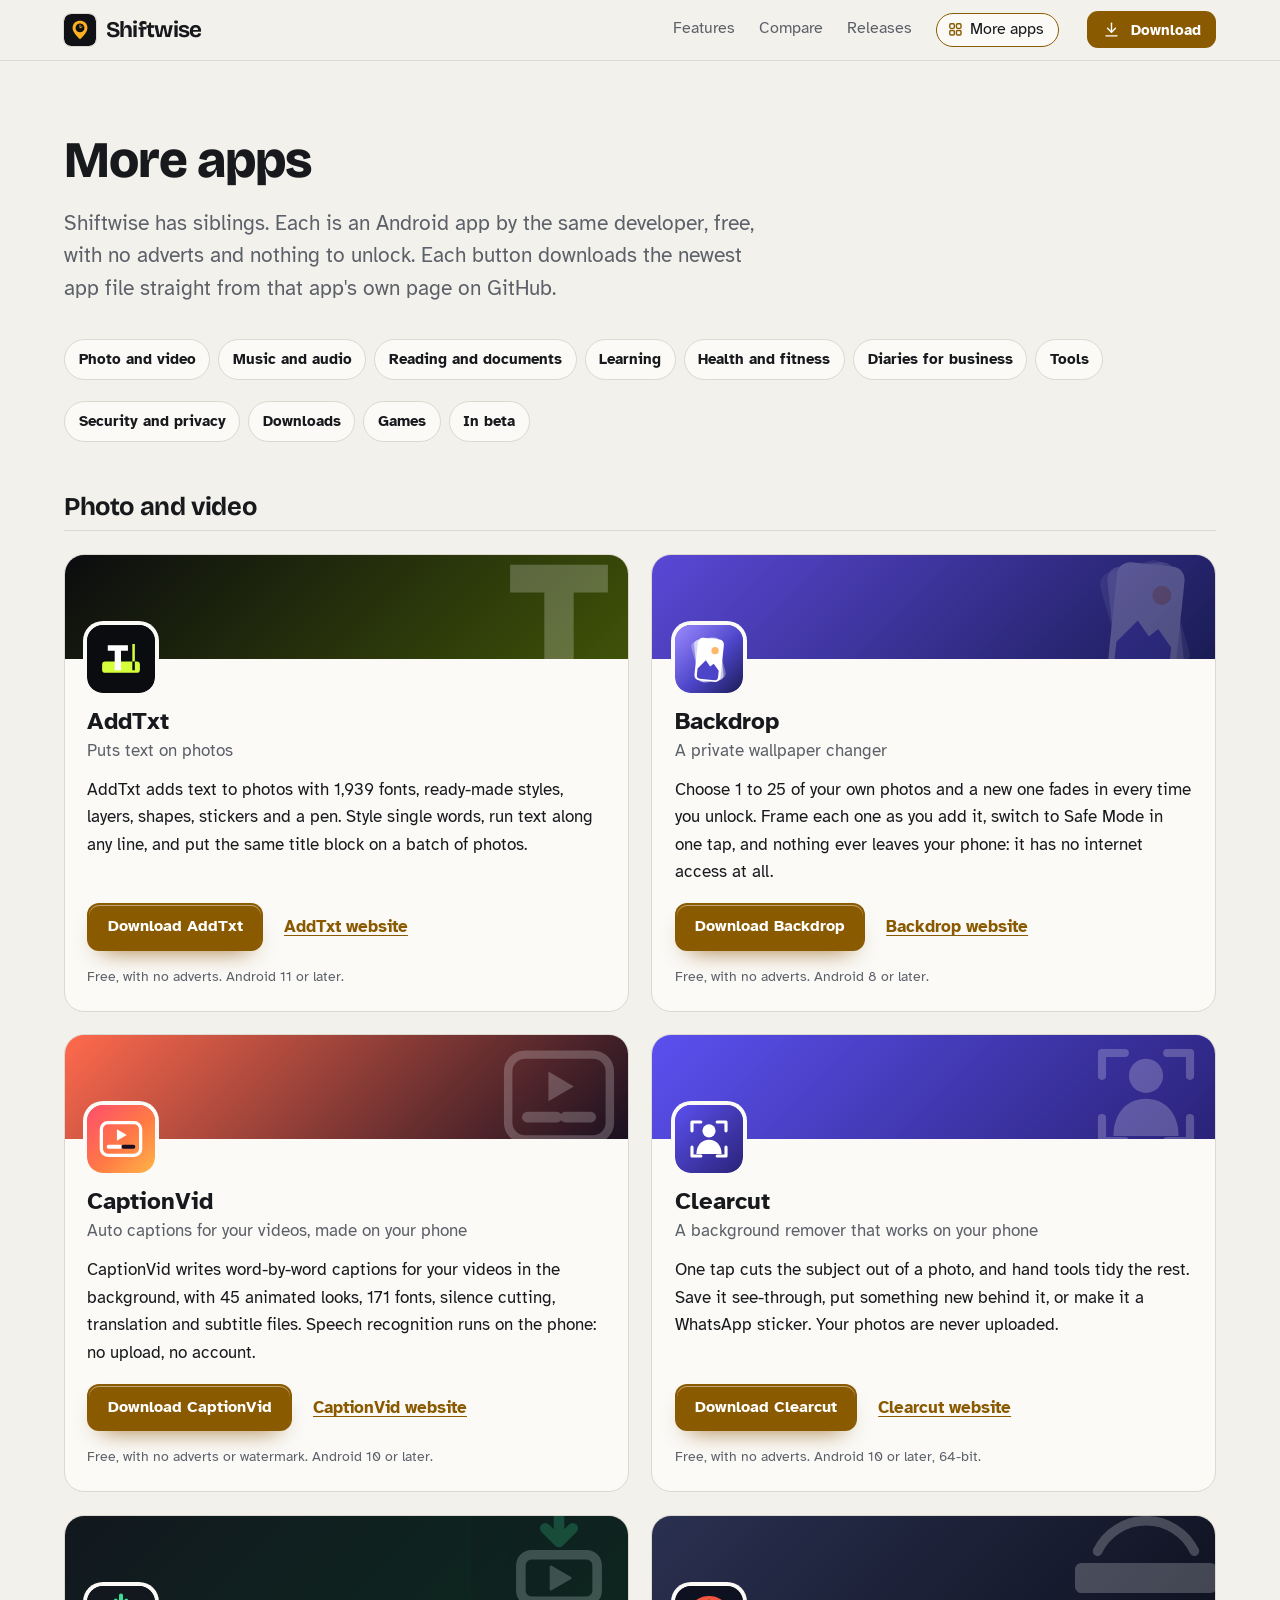
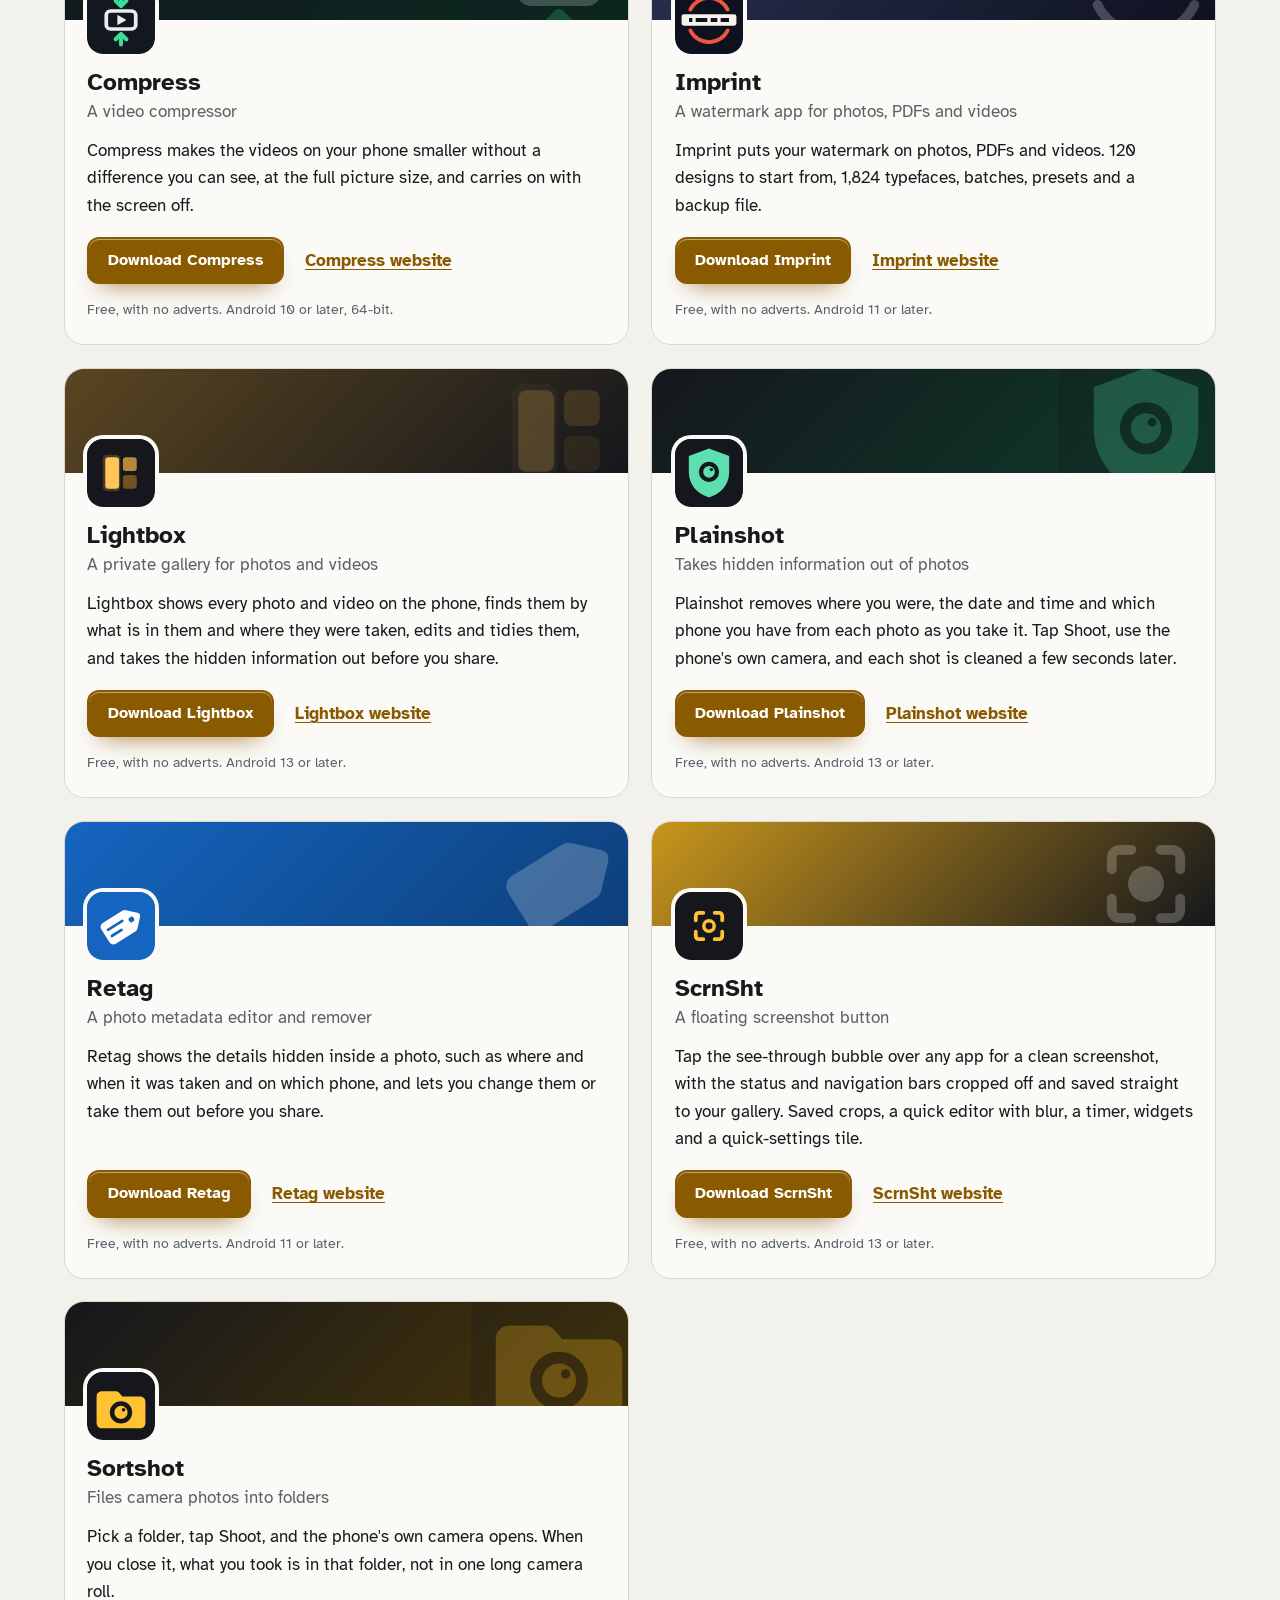
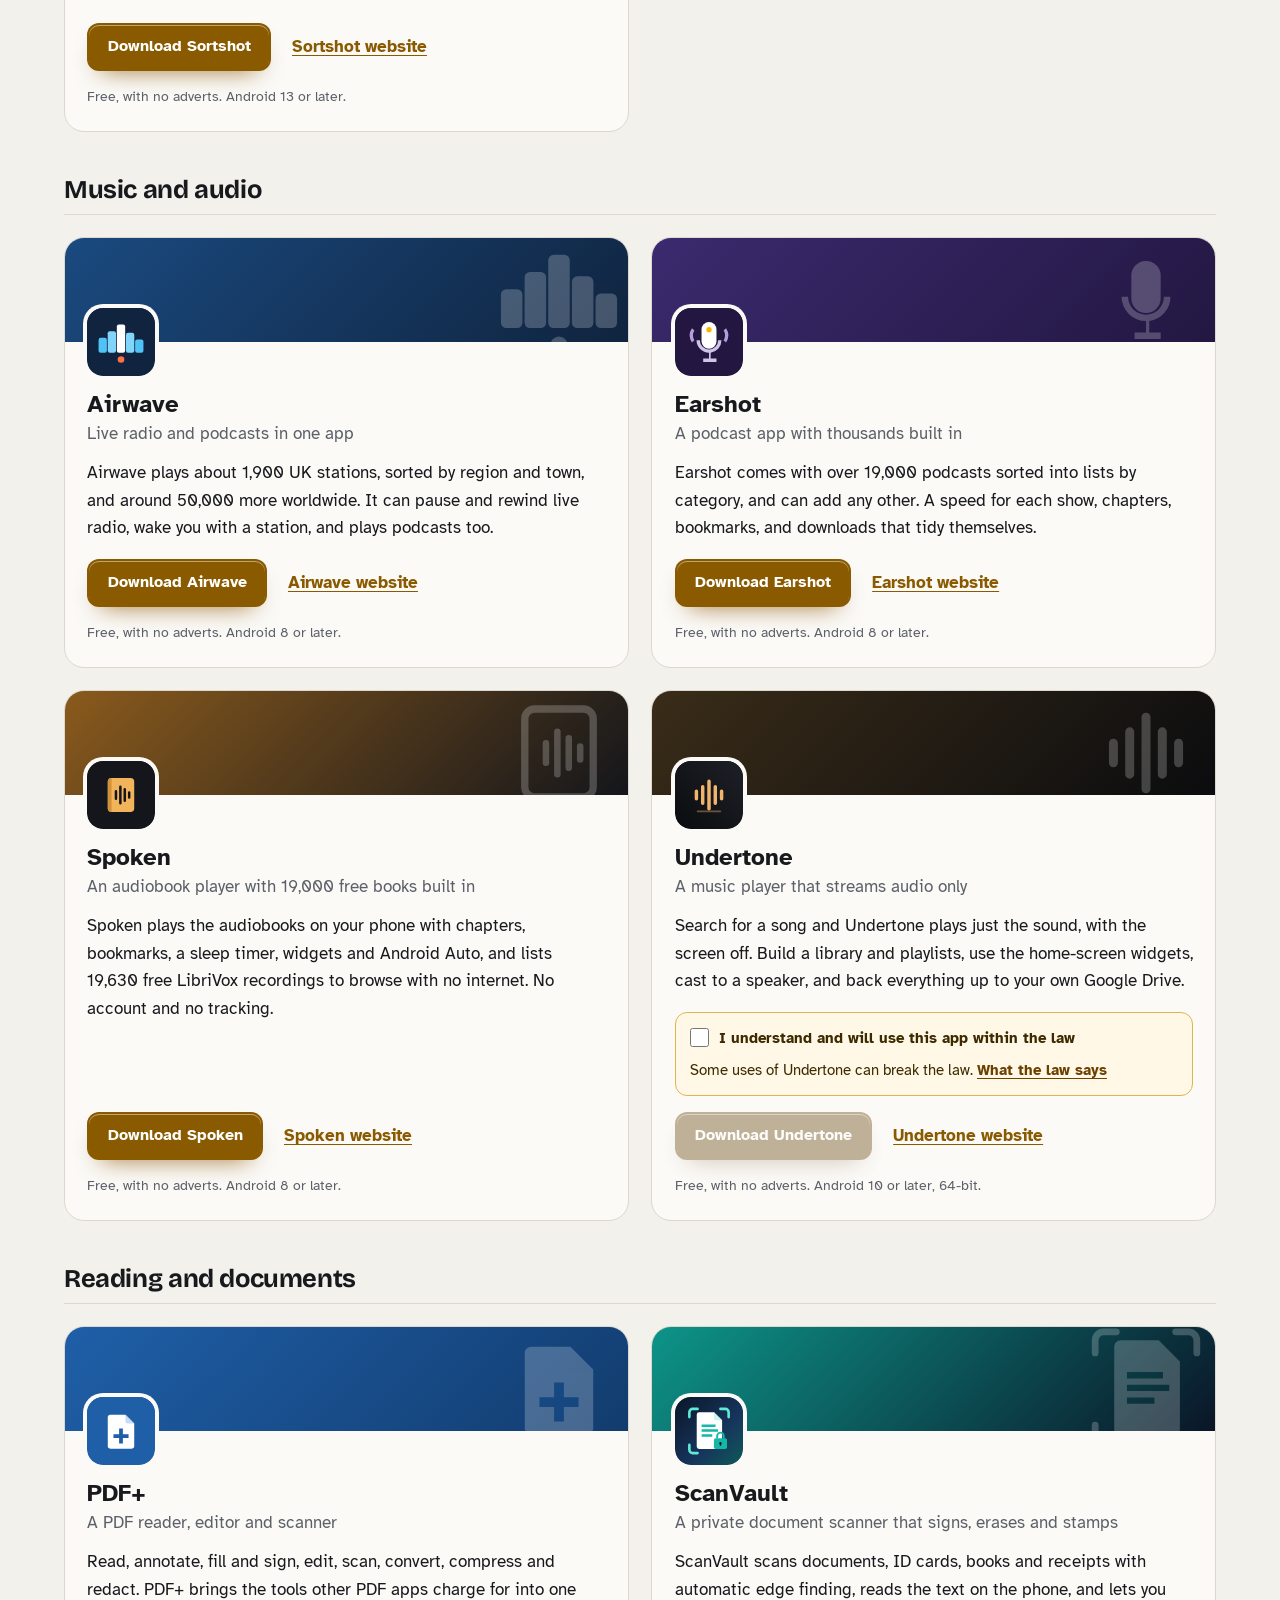
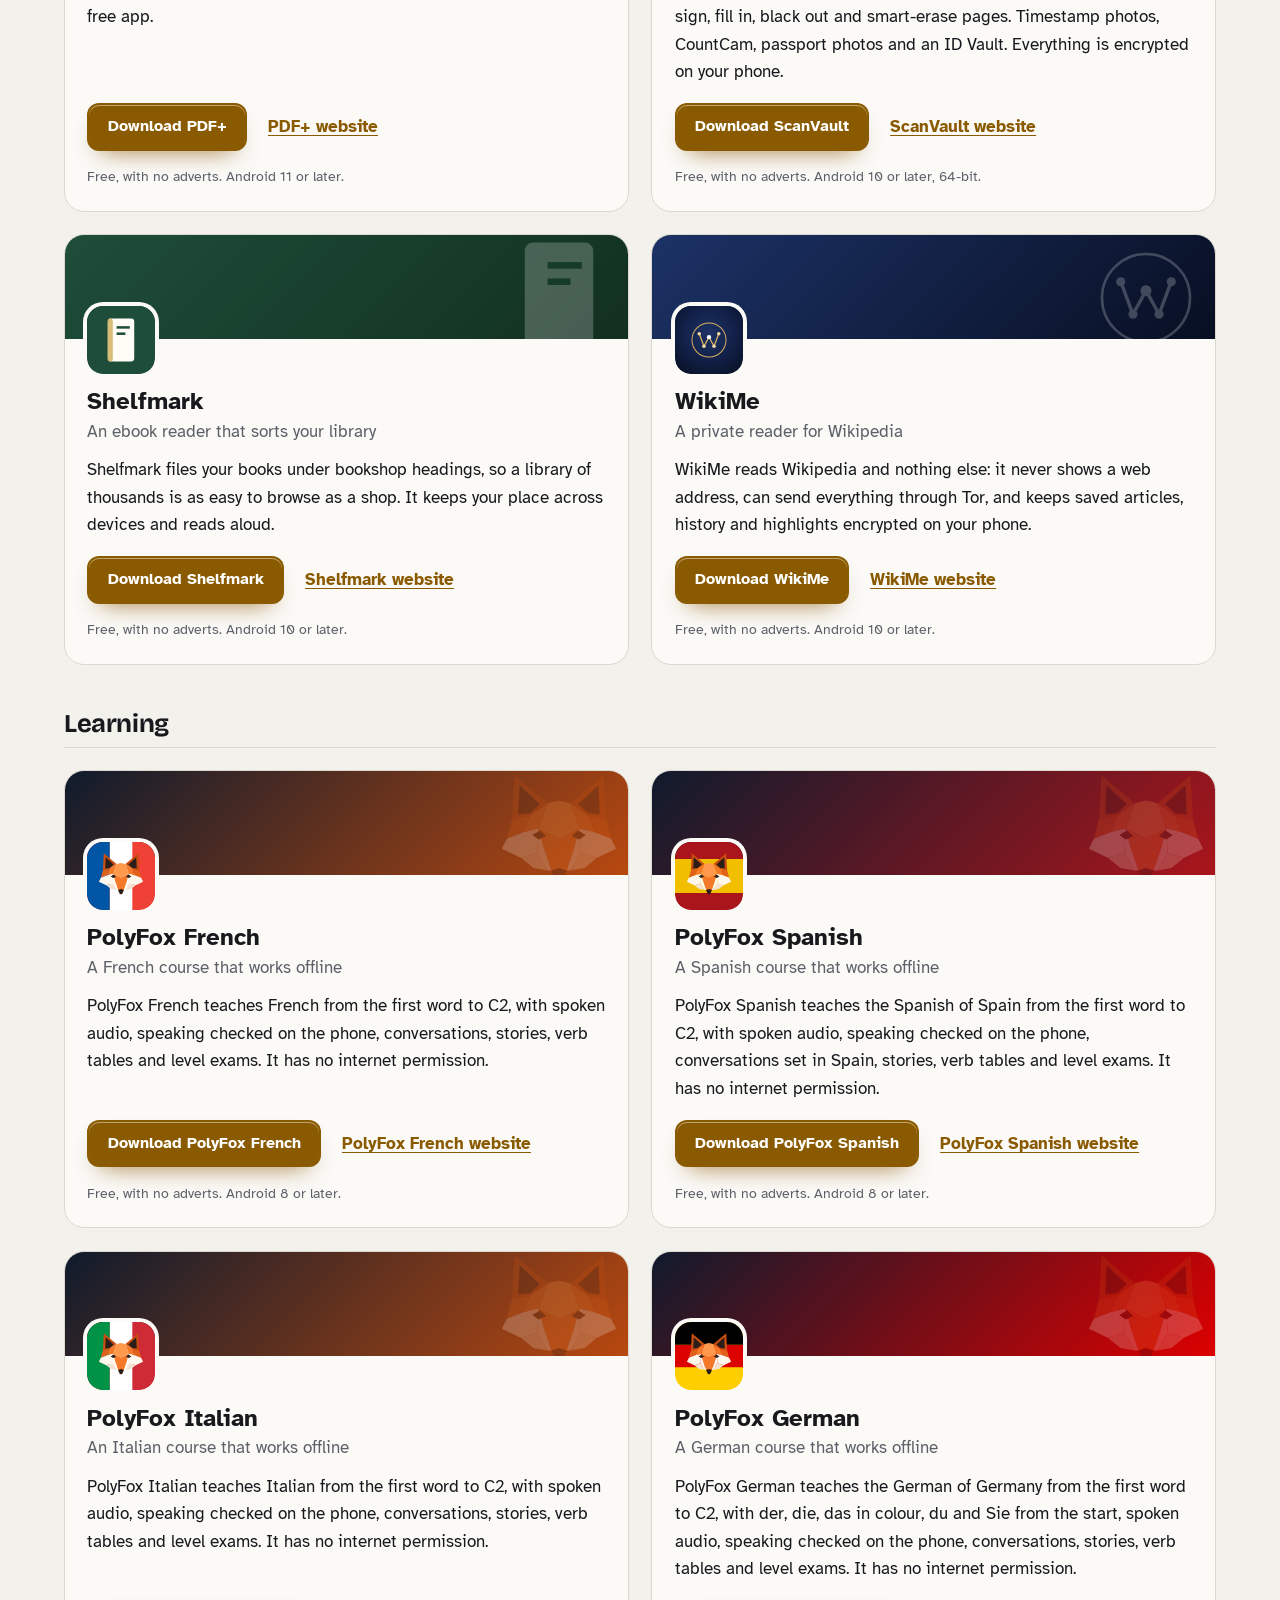
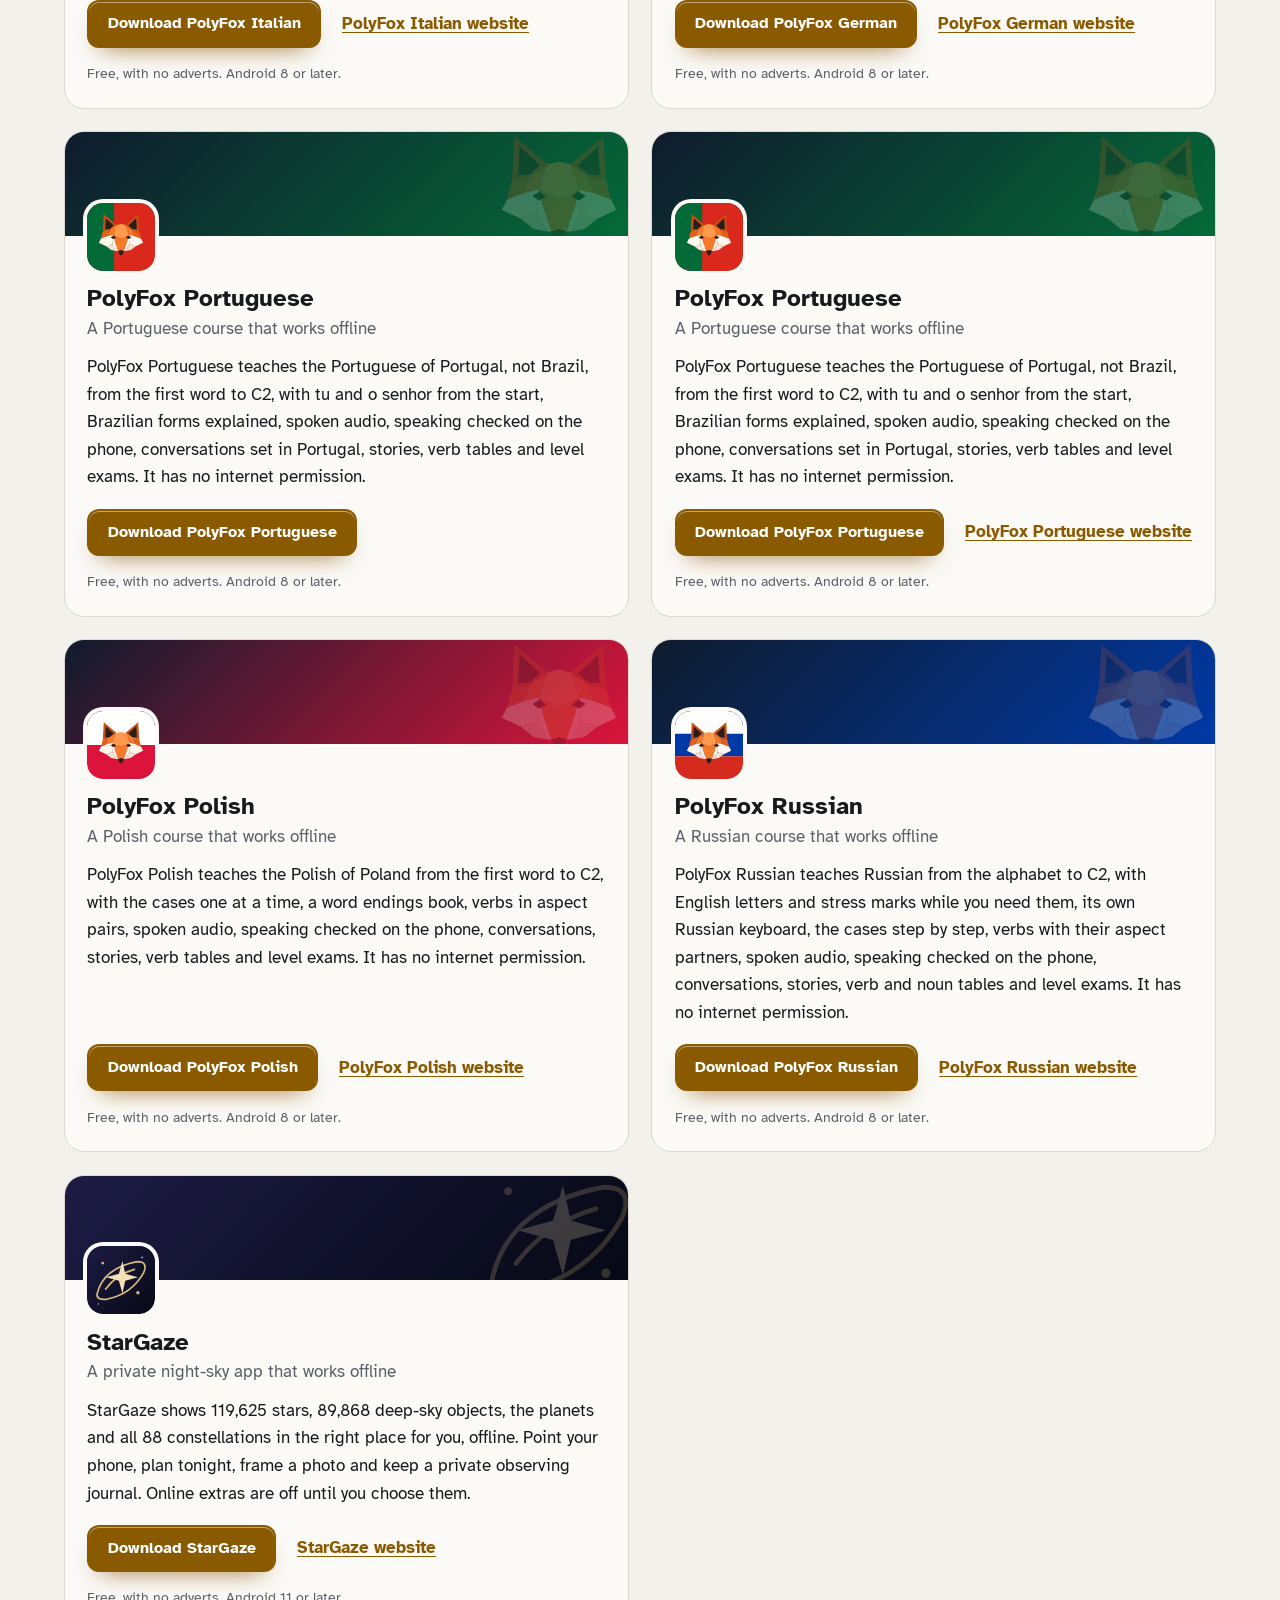
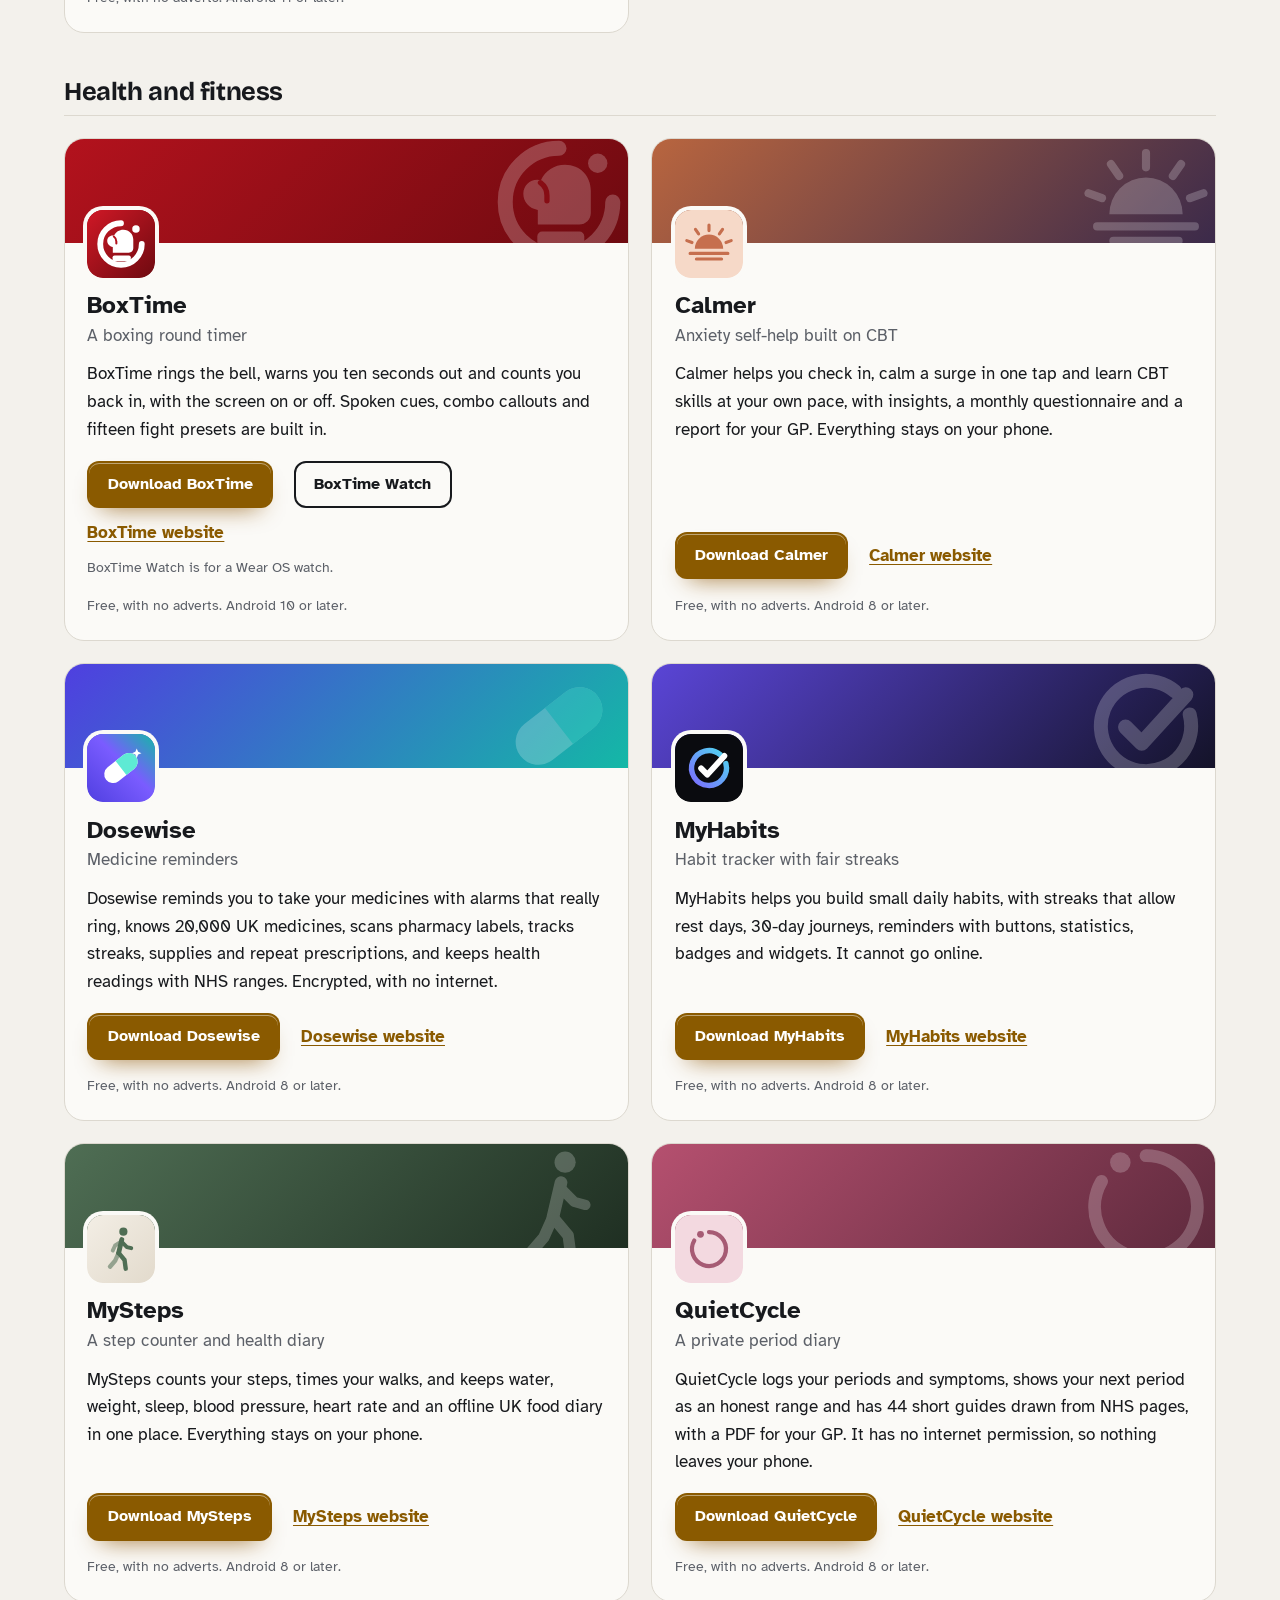
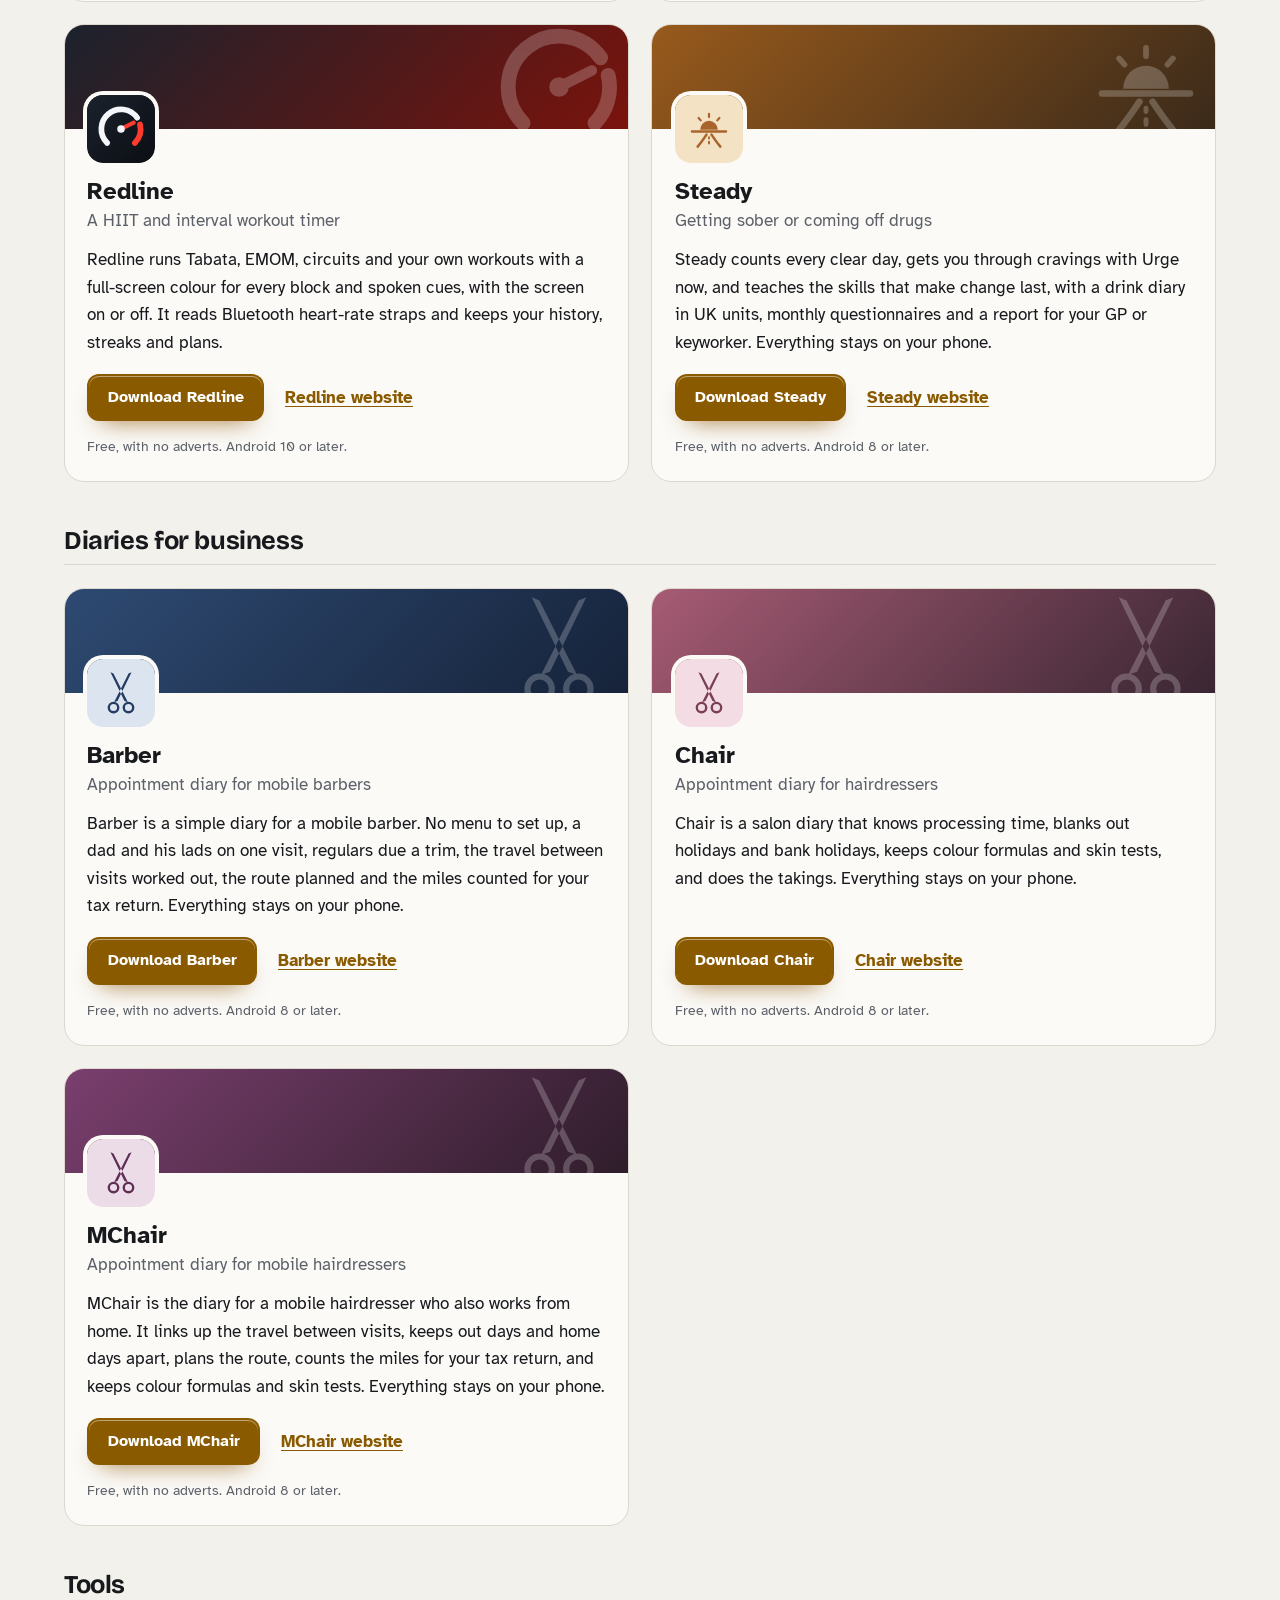
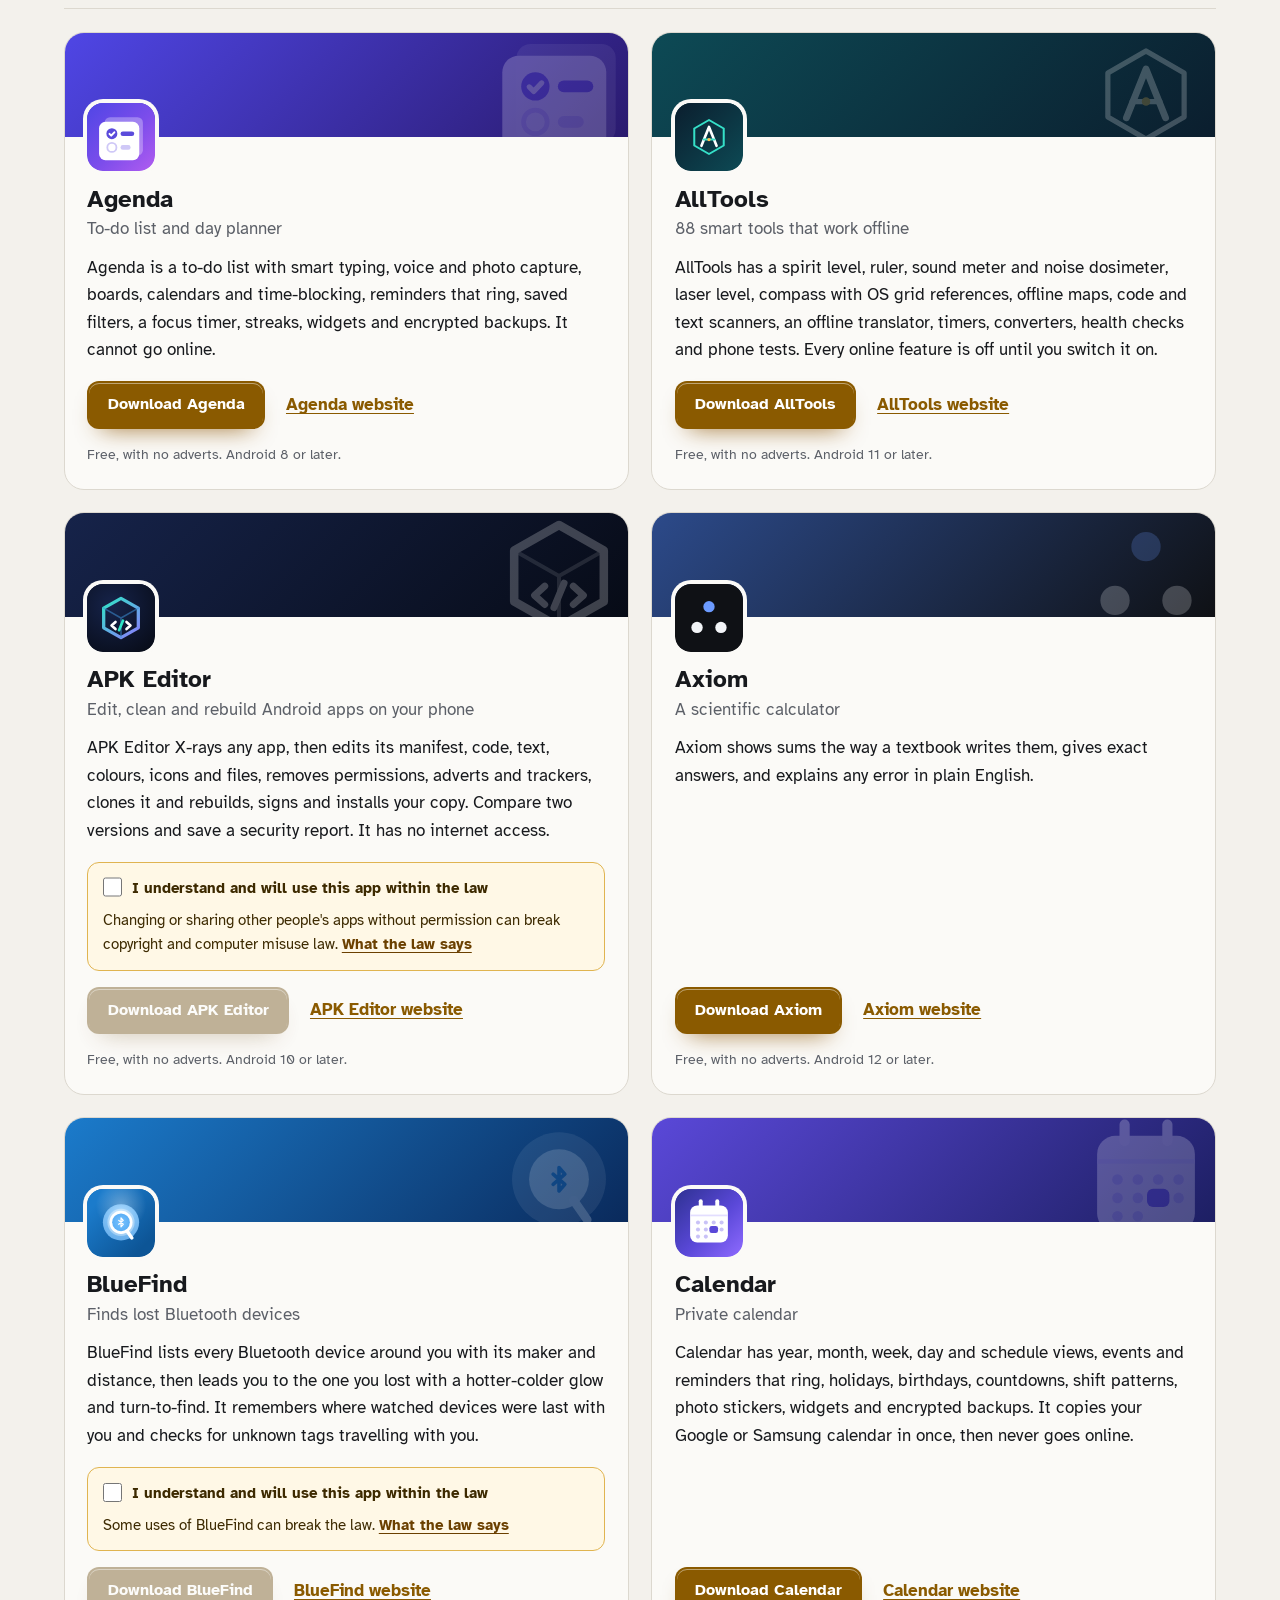
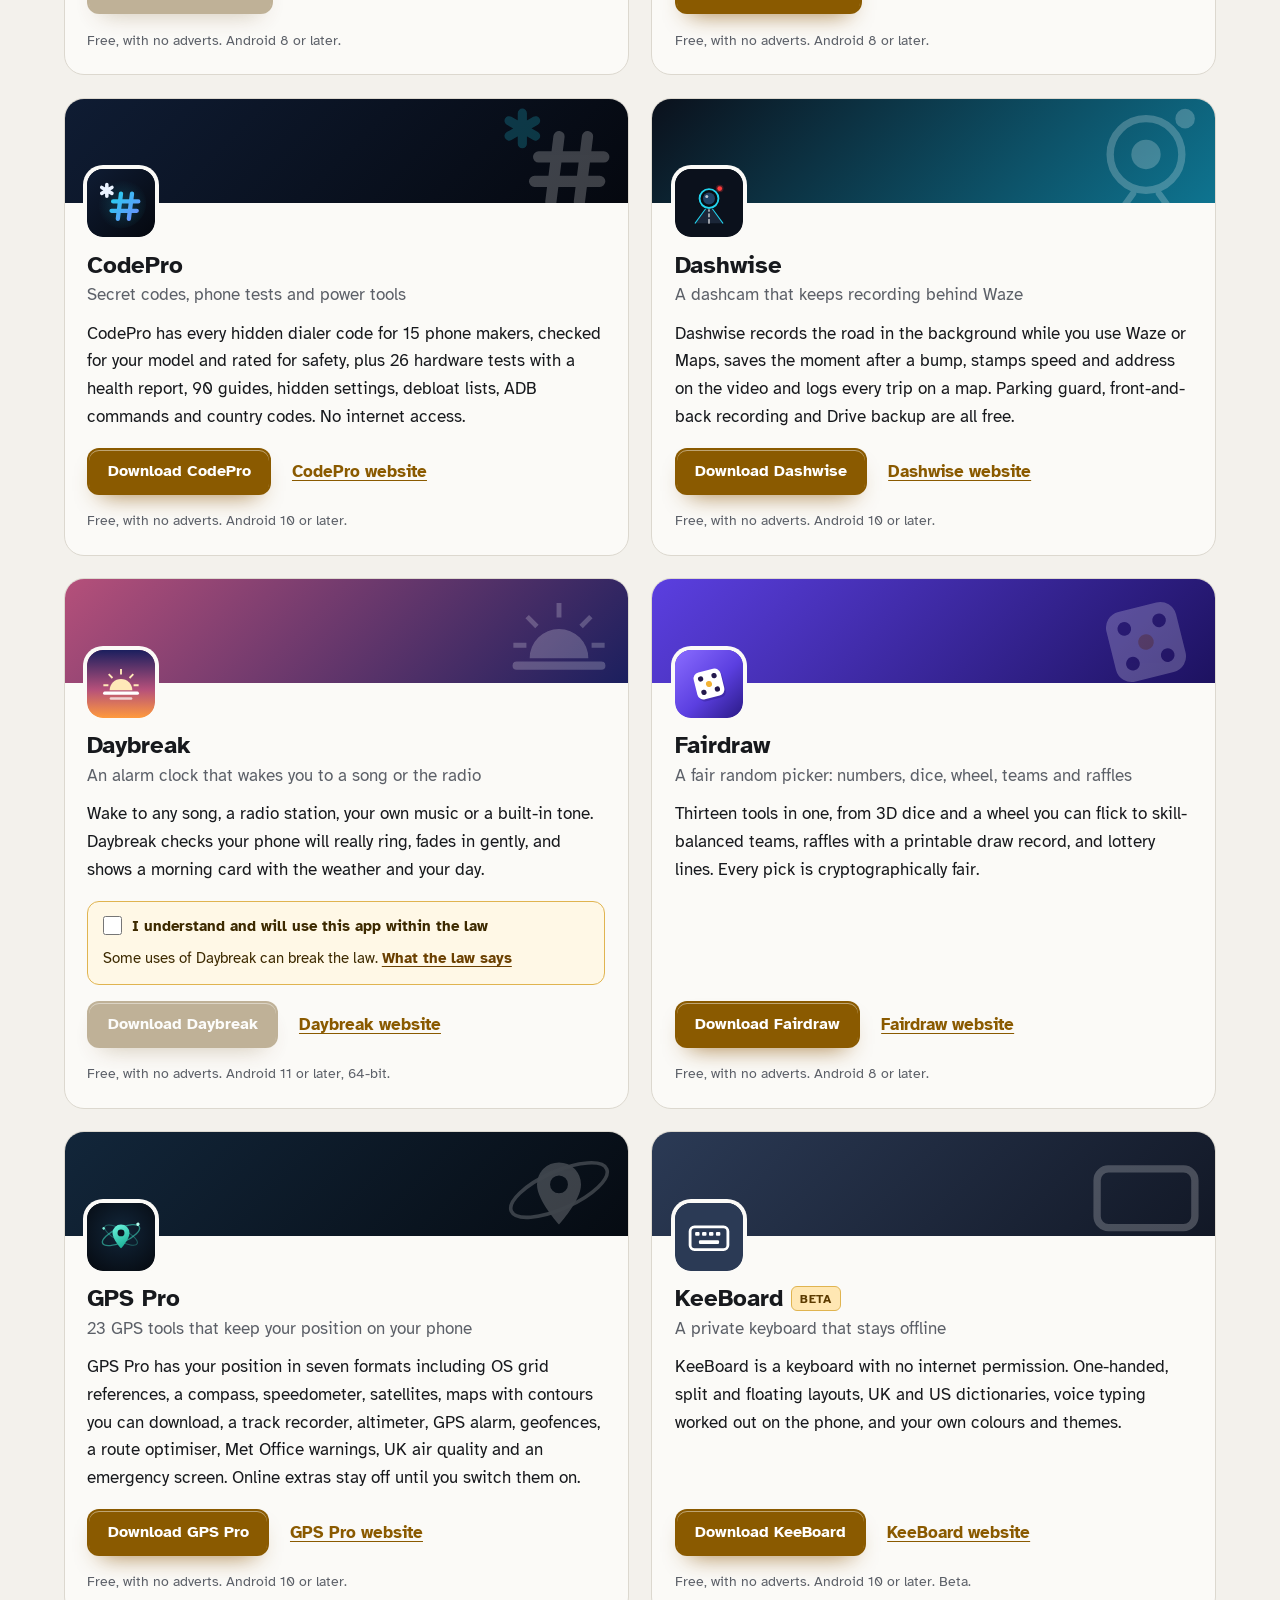
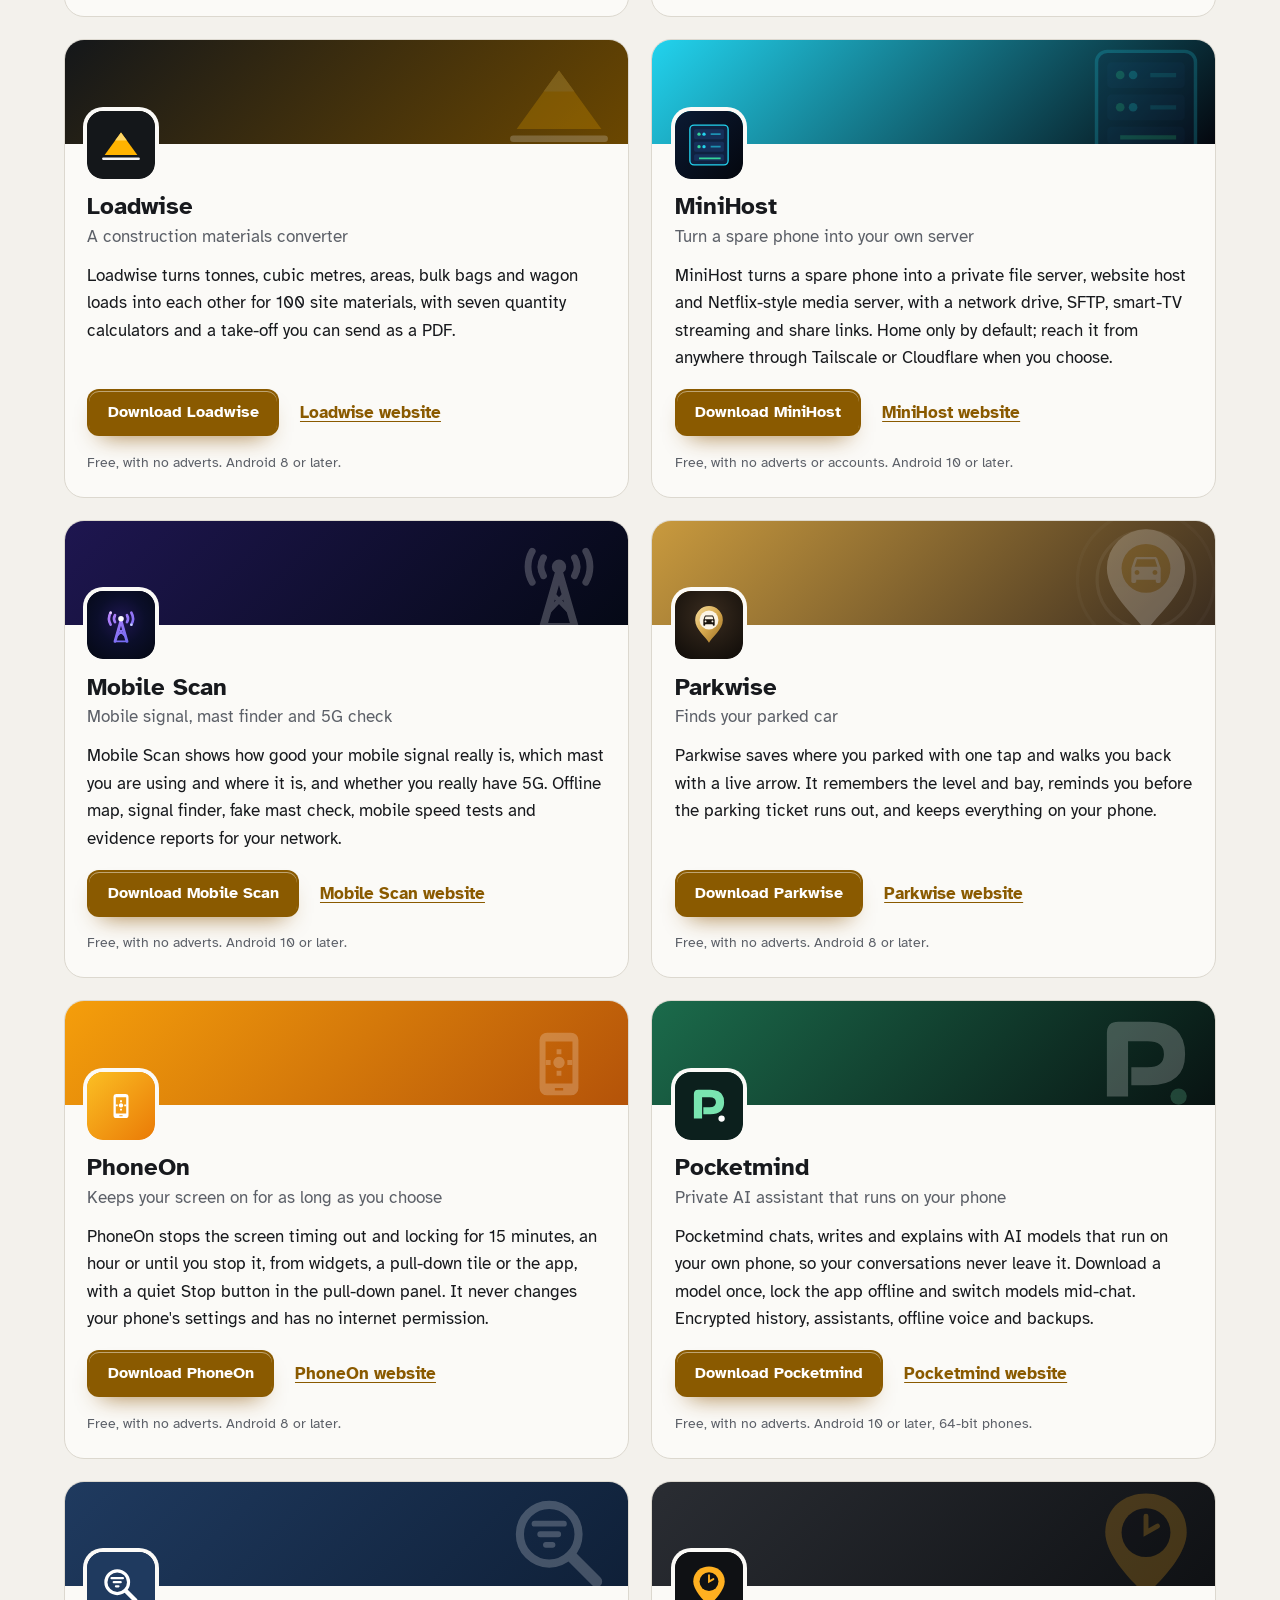
==== commit eeabf51c: "More apps: add PolyFox Portuguese" ====
--- a/more-apps.html
+++ b/more-apps.html
@@ -4,7 +4,7 @@
 <meta charset="utf-8">
 <meta name="viewport" content="width=device-width, initial-scale=1">
 <title>More free Android apps from the maker of Shiftwise</title>
-<meta name="description" content="All 95 free Android apps from the maker of Shiftwise, in one list by category, each with its download and a link to its website.">
+<meta name="description" content="All 96 free Android apps from the maker of Shiftwise, in one list by category, each with its download and a link to its website.">
 <meta name="author" content="Jonathan Jackson">
 <link rel="canonical" href="https://customgpter.github.io/shiftwise/more-apps.html">
 <meta name="theme-color" content="#f3f1ec" media="(prefers-color-scheme: light)">
@@ -12,7 +12,7 @@
 <meta property="og:type" content="website">
 <meta property="og:site_name" content="Shiftwise">
 <meta property="og:title" content="More free Android apps from the maker of Shiftwise">
-<meta property="og:description" content="All 95 free Android apps from the maker of Shiftwise, in one list by category, each with its download and a link to its website.">
+<meta property="og:description" content="All 96 free Android apps from the maker of Shiftwise, in one list by category, each with its download and a link to its website.">
 <meta property="og:url" content="https://customgpter.github.io/shiftwise/more-apps.html">
 <meta property="og:image" content="https://customgpter.github.io/shiftwise/assets/og.png">
 <meta property="og:image:width" content="1200">
@@ -26,7 +26,7 @@
 <link rel="preload" href="./assets/fonts/atkinson-hyperlegible-latin-400-normal.woff2" as="font" type="font/woff2" crossorigin>
 <link rel="stylesheet" href="./assets/site.css?v=1">
 <link rel="stylesheet" href="./assets/house.css?v=1">
-<script type="application/ld+json">{"@context":"https://schema.org","@type":"ItemList","name":"Apps from the maker of Shiftwise","url":"https://customgpter.github.io/shiftwise/more-apps.html","itemListElement":[{"@type":"ListItem","position":1,"name":"AddTxt","url":"https://customgpter.github.io/addtxt/"},{"@type":"ListItem","position":2,"name":"Backdrop","url":"https://customgpter.github.io/backdrop/"},{"@type":"ListItem","position":3,"name":"CaptionVid","url":"https://customgpter.github.io/captionvid/"},{"@type":"ListItem","position":4,"name":"Clearcut","url":"https://customgpter.github.io/clearcut/"},{"@type":"ListItem","position":5,"name":"Compress","url":"https://customgpter.github.io/compress/"},{"@type":"ListItem","position":6,"name":"Imprint","url":"https://customgpter.github.io/imprint/"},{"@type":"ListItem","position":7,"name":"Lightbox","url":"https://customgpter.github.io/lightbox/"},{"@type":"ListItem","position":8,"name":"Plainshot","url":"https://customgpter.github.io/plainshot/"},{"@type":"ListItem","position":9,"name":"Retag","url":"https://customgpter.github.io/retag/"},{"@type":"ListItem","position":10,"name":"ScrnSht","url":"https://customgpter.github.io/scrnsht/"},{"@type":"ListItem","position":11,"name":"Sortshot","url":"https://customgpter.github.io/sortshot/"},{"@type":"ListItem","position":12,"name":"Airwave","url":"https://customgpter.github.io/airwave/"},{"@type":"ListItem","position":13,"name":"Earshot","url":"https://customgpter.github.io/earshot/"},{"@type":"ListItem","position":14,"name":"Spoken","url":"https://customgpter.github.io/spoken/"},{"@type":"ListItem","position":15,"name":"Undertone","url":"https://customgpter.github.io/undertone/"},{"@type":"ListItem","position":16,"name":"PDF+","url":"https://customgpter.github.io/pdfplus/"},{"@type":"ListItem","position":17,"name":"ScanVault","url":"https://customgpter.github.io/scanvault/"},{"@type":"ListItem","position":18,"name":"Shelfmark","url":"https://customgpter.github.io/shelfmark/"},{"@type":"ListItem","position":19,"name":"WikiMe","url":"https://customgpter.github.io/wikime/"},{"@type":"ListItem","position":20,"name":"PolyFox French","url":"https://customgpter.github.io/polyfox/"},{"@type":"ListItem","position":21,"name":"PolyFox German","url":"https://customgpter.github.io/polyfox-german/"},{"@type":"ListItem","position":22,"name":"PolyFox Polish","url":"https://customgpter.github.io/polyfox-polish/"},{"@type":"ListItem","position":23,"name":"PolyFox Russian","url":"https://customgpter.github.io/polyfox-russian/"},{"@type":"ListItem","position":24,"name":"StarGaze","url":"https://customgpter.github.io/stargaze/"},{"@type":"ListItem","position":25,"name":"BoxTime","url":"https://customgpter.github.io/boxtime/"},{"@type":"ListItem","position":26,"name":"Calmer","url":"https://customgpter.github.io/calmer/"},{"@type":"ListItem","position":27,"name":"Dosewise","url":"https://customgpter.github.io/dosewise/"},{"@type":"ListItem","position":28,"name":"MyHabits","url":"https://customgpter.github.io/myhabits/"},{"@type":"ListItem","position":29,"name":"MySteps","url":"https://customgpter.github.io/mysteps/"},{"@type":"ListItem","position":30,"name":"QuietCycle","url":"https://customgpter.github.io/quietcycle/"},{"@type":"ListItem","position":31,"name":"Redline","url":"https://customgpter.github.io/redline/"},{"@type":"ListItem","position":32,"name":"Steady","url":"https://customgpter.github.io/steady/"},{"@type":"ListItem","position":33,"name":"Barber","url":"https://customgpter.github.io/barber/"},{"@type":"ListItem","position":34,"name":"Chair","url":"https://customgpter.github.io/chair/"},{"@type":"ListItem","position":35,"name":"MChair","url":"https://customgpter.github.io/mchair/"},{"@type":"ListItem","position":36,"name":"Agenda","url":"https://customgpter.github.io/agenda/"},{"@type":"ListItem","position":37,"name":"AllTools","url":"https://customgpter.github.io/alltools/"},{"@type":"ListItem","position":38,"name":"APK Editor","url":"https://customgpter.github.io/apkeditor/"},{"@type":"ListItem","position":39,"name":"Axiom","url":"https://customgpter.github.io/axiom/"},{"@type":"ListItem","position":40,"name":"BlueFind","url":"https://customgpter.github.io/bluefind/"},{"@type":"ListItem","position":41,"name":"Calendar","url":"https://customgpter.github.io/calendar/"},{"@type":"ListItem","position":42,"name":"CodePro","url":"https://customgpter.github.io/codepro/"},{"@type":"ListItem","position":43,"name":"Dashwise","url":"https://customgpter.github.io/dashwise/"},{"@type":"ListItem","position":44,"name":"Daybreak","url":"https://customgpter.github.io/daybreak/"},{"@type":"ListItem","position":45,"name":"Fairdraw","url":"https://customgpter.github.io/fairdraw/"},{"@type":"ListItem","position":46,"name":"GPS Pro","url":"https://customgpter.github.io/gpspro/"},{"@type":"ListItem","position":47,"name":"KeeBoard","url":"https://customgpter.github.io/keeboard/"},{"@type":"ListItem","position":48,"name":"Loadwise","url":"https://customgpter.github.io/loadwise/"},{"@type":"ListItem","position":49,"name":"MiniHost","url":"https://customgpter.github.io/minihost/"},{"@type":"ListItem","position":50,"name":"Mobile Scan","url":"https://customgpter.github.io/mobilescan/"},{"@type":"ListItem","position":51,"name":"Parkwise","url":"https://customgpter.github.io/parkwise/"},{"@type":"ListItem","position":52,"name":"Pocketmind","url":"https://customgpter.github.io/pocketmind/"},{"@type":"ListItem","position":53,"name":"Refine","url":"https://customgpter.github.io/refine/"},{"@type":"ListItem","position":54,"name":"Shiftwise","url":"https://customgpter.github.io/shiftwise/"},{"@type":"ListItem","position":55,"name":"SimpleCalc","url":"https://customgpter.github.io/simplecalc/"},{"@type":"ListItem","position":56,"name":"Skyline","url":"https://customgpter.github.io/skyline/"},{"@type":"ListItem","position":57,"name":"Slipway","url":"https://customgpter.github.io/slipway/"},{"@type":"ListItem","position":58,"name":"Tagger","url":"https://customgpter.github.io/tagger/"},{"@type":"ListItem","position":59,"name":"TotalClean","url":"https://customgpter.github.io/totalclean/"},{"@type":"ListItem","position":60,"name":"TVLink","url":"https://customgpter.github.io/tvlink/"},{"@type":"ListItem","position":61,"name":"Unbox","url":"https://customgpter.github.io/unbox/"},{"@type":"ListItem","position":62,"name":"WhatsKeep","url":"https://customgpter.github.io/whatskeep/"},{"@type":"ListItem","position":63,"name":"WiFi Scan","url":"https://customgpter.github.io/wifiscan/"},{"@type":"ListItem","position":64,"name":"Auditly","url":"https://customgpter.github.io/auditly/"},{"@type":"ListItem","position":65,"name":"Backchannel","url":"https://customgpter.github.io/backchannel/"},{"@type":"ListItem","position":66,"name":"ENotes","url":"https://customgpter.github.io/enotes/"},{"@type":"ListItem","position":67,"name":"FindMe","url":"https://customgpter.github.io/findme/"},{"@type":"ListItem","position":68,"name":"iLock","url":"https://customgpter.github.io/ilock/"},{"@type":"ListItem","position":69,"name":"ImSafe","url":"https://customgpter.github.io/imsafe/"},{"@type":"ListItem","position":70,"name":"IShred","url":"https://customgpter.github.io/ishred/"},{"@type":"ListItem","position":71,"name":"LockBox","url":"https://customgpter.github.io/lockbox/"},{"@type":"ListItem","position":72,"name":"PassVault","url":"https://customgpter.github.io/passvault/"},{"@type":"ListItem","position":73,"name":"SpyFind","url":"https://customgpter.github.io/spyfind/"},{"@type":"ListItem","position":74,"name":"TextWipe","url":"https://customgpter.github.io/textwipe/"},{"@type":"ListItem","position":75,"name":"Tracewire","url":"https://customgpter.github.io/tracewire/"},{"@type":"ListItem","position":76,"name":"Vigil","url":"https://customgpter.github.io/vigil/"},{"@type":"ListItem","position":77,"name":"Grab","url":"https://customgpter.github.io/grab/"},{"@type":"ListItem","position":78,"name":"Swarm","url":"https://customgpter.github.io/swarm/"},{"@type":"ListItem","position":79,"name":"Plane Games","url":"https://customgpter.github.io/plane-games/"},{"@type":"ListItem","position":80,"name":"Ninefold","url":"https://customgpter.github.io/ninefold/"},{"@type":"ListItem","position":81,"name":"Cubewise","url":"https://customgpter.github.io/cubewise/"},{"@type":"ListItem","position":82,"name":"Tilewise","url":"https://customgpter.github.io/tilewise/"},{"@type":"ListItem","position":83,"name":"Letterwise","url":"https://customgpter.github.io/letterwise/"},{"@type":"ListItem","position":84,"name":"Kingside","url":"https://customgpter.github.io/kingside/"},{"@type":"ListItem","position":85,"name":"Deckhand","url":"https://customgpter.github.io/deckhand/"},{"@type":"ListItem","position":86,"name":"SNESForge","url":"https://customgpter.github.io/snesforge/"},{"@type":"ListItem","position":87,"name":"Fame Boy","url":"https://customgpter.github.io/fameboy/"},{"@type":"ListItem","position":88,"name":"PSPPro","url":"https://customgpter.github.io/psppro/"},{"@type":"ListItem","position":89,"name":"MegaGen","url":"https://customgpter.github.io/megagen/"},{"@type":"ListItem","position":90,"name":"QVR","url":"https://customgpter.github.io/qvr/"},{"@type":"ListItem","position":91,"name":"QVR Watch","url":"https://customgpter.github.io/qvr-watch/"},{"@type":"ListItem","position":92,"name":"QVRLite","url":"https://customgpter.github.io/qvrlite/"},{"@type":"ListItem","position":93,"name":"Onionz","url":"https://customgpter.github.io/onionz/"},{"@type":"ListItem","position":94,"name":"OnionzWeb","url":"https://customgpter.github.io/onionzweb/"}]}</script>
+<script type="application/ld+json">{"@context":"https://schema.org","@type":"ItemList","name":"Apps from the maker of Shiftwise","url":"https://customgpter.github.io/shiftwise/more-apps.html","itemListElement":[{"@type":"ListItem","position":1,"name":"AddTxt","url":"https://customgpter.github.io/addtxt/"},{"@type":"ListItem","position":2,"name":"Backdrop","url":"https://customgpter.github.io/backdrop/"},{"@type":"ListItem","position":3,"name":"CaptionVid","url":"https://customgpter.github.io/captionvid/"},{"@type":"ListItem","position":4,"name":"Clearcut","url":"https://customgpter.github.io/clearcut/"},{"@type":"ListItem","position":5,"name":"Compress","url":"https://customgpter.github.io/compress/"},{"@type":"ListItem","position":6,"name":"Imprint","url":"https://customgpter.github.io/imprint/"},{"@type":"ListItem","position":7,"name":"Lightbox","url":"https://customgpter.github.io/lightbox/"},{"@type":"ListItem","position":8,"name":"Plainshot","url":"https://customgpter.github.io/plainshot/"},{"@type":"ListItem","position":9,"name":"Retag","url":"https://customgpter.github.io/retag/"},{"@type":"ListItem","position":10,"name":"ScrnSht","url":"https://customgpter.github.io/scrnsht/"},{"@type":"ListItem","position":11,"name":"Sortshot","url":"https://customgpter.github.io/sortshot/"},{"@type":"ListItem","position":12,"name":"Airwave","url":"https://customgpter.github.io/airwave/"},{"@type":"ListItem","position":13,"name":"Earshot","url":"https://customgpter.github.io/earshot/"},{"@type":"ListItem","position":14,"name":"Spoken","url":"https://customgpter.github.io/spoken/"},{"@type":"ListItem","position":15,"name":"Undertone","url":"https://customgpter.github.io/undertone/"},{"@type":"ListItem","position":16,"name":"PDF+","url":"https://customgpter.github.io/pdfplus/"},{"@type":"ListItem","position":17,"name":"ScanVault","url":"https://customgpter.github.io/scanvault/"},{"@type":"ListItem","position":18,"name":"Shelfmark","url":"https://customgpter.github.io/shelfmark/"},{"@type":"ListItem","position":19,"name":"WikiMe","url":"https://customgpter.github.io/wikime/"},{"@type":"ListItem","position":20,"name":"PolyFox French","url":"https://customgpter.github.io/polyfox/"},{"@type":"ListItem","position":21,"name":"PolyFox German","url":"https://customgpter.github.io/polyfox-german/"},{"@type":"ListItem","position":22,"name":"PolyFox Portuguese","url":"https://customgpter.github.io/polyfox-portuguese/"},{"@type":"ListItem","position":23,"name":"PolyFox Polish","url":"https://customgpter.github.io/polyfox-polish/"},{"@type":"ListItem","position":24,"name":"PolyFox Russian","url":"https://customgpter.github.io/polyfox-russian/"},{"@type":"ListItem","position":25,"name":"StarGaze","url":"https://customgpter.github.io/stargaze/"},{"@type":"ListItem","position":26,"name":"BoxTime","url":"https://customgpter.github.io/boxtime/"},{"@type":"ListItem","position":27,"name":"Calmer","url":"https://customgpter.github.io/calmer/"},{"@type":"ListItem","position":28,"name":"Dosewise","url":"https://customgpter.github.io/dosewise/"},{"@type":"ListItem","position":29,"name":"MyHabits","url":"https://customgpter.github.io/myhabits/"},{"@type":"ListItem","position":30,"name":"MySteps","url":"https://customgpter.github.io/mysteps/"},{"@type":"ListItem","position":31,"name":"QuietCycle","url":"https://customgpter.github.io/quietcycle/"},{"@type":"ListItem","position":32,"name":"Redline","url":"https://customgpter.github.io/redline/"},{"@type":"ListItem","position":33,"name":"Steady","url":"https://customgpter.github.io/steady/"},{"@type":"ListItem","position":34,"name":"Barber","url":"https://customgpter.github.io/barber/"},{"@type":"ListItem","position":35,"name":"Chair","url":"https://customgpter.github.io/chair/"},{"@type":"ListItem","position":36,"name":"MChair","url":"https://customgpter.github.io/mchair/"},{"@type":"ListItem","position":37,"name":"Agenda","url":"https://customgpter.github.io/agenda/"},{"@type":"ListItem","position":38,"name":"AllTools","url":"https://customgpter.github.io/alltools/"},{"@type":"ListItem","position":39,"name":"APK Editor","url":"https://customgpter.github.io/apkeditor/"},{"@type":"ListItem","position":40,"name":"Axiom","url":"https://customgpter.github.io/axiom/"},{"@type":"ListItem","position":41,"name":"BlueFind","url":"https://customgpter.github.io/bluefind/"},{"@type":"ListItem","position":42,"name":"Calendar","url":"https://customgpter.github.io/calendar/"},{"@type":"ListItem","position":43,"name":"CodePro","url":"https://customgpter.github.io/codepro/"},{"@type":"ListItem","position":44,"name":"Dashwise","url":"https://customgpter.github.io/dashwise/"},{"@type":"ListItem","position":45,"name":"Daybreak","url":"https://customgpter.github.io/daybreak/"},{"@type":"ListItem","position":46,"name":"Fairdraw","url":"https://customgpter.github.io/fairdraw/"},{"@type":"ListItem","position":47,"name":"GPS Pro","url":"https://customgpter.github.io/gpspro/"},{"@type":"ListItem","position":48,"name":"KeeBoard","url":"https://customgpter.github.io/keeboard/"},{"@type":"ListItem","position":49,"name":"Loadwise","url":"https://customgpter.github.io/loadwise/"},{"@type":"ListItem","position":50,"name":"MiniHost","url":"https://customgpter.github.io/minihost/"},{"@type":"ListItem","position":51,"name":"Mobile Scan","url":"https://customgpter.github.io/mobilescan/"},{"@type":"ListItem","position":52,"name":"Parkwise","url":"https://customgpter.github.io/parkwise/"},{"@type":"ListItem","position":53,"name":"Pocketmind","url":"https://customgpter.github.io/pocketmind/"},{"@type":"ListItem","position":54,"name":"Refine","url":"https://customgpter.github.io/refine/"},{"@type":"ListItem","position":55,"name":"Shiftwise","url":"https://customgpter.github.io/shiftwise/"},{"@type":"ListItem","position":56,"name":"SimpleCalc","url":"https://customgpter.github.io/simplecalc/"},{"@type":"ListItem","position":57,"name":"Skyline","url":"https://customgpter.github.io/skyline/"},{"@type":"ListItem","position":58,"name":"Slipway","url":"https://customgpter.github.io/slipway/"},{"@type":"ListItem","position":59,"name":"Tagger","url":"https://customgpter.github.io/tagger/"},{"@type":"ListItem","position":60,"name":"TotalClean","url":"https://customgpter.github.io/totalclean/"},{"@type":"ListItem","position":61,"name":"TVLink","url":"https://customgpter.github.io/tvlink/"},{"@type":"ListItem","position":62,"name":"Unbox","url":"https://customgpter.github.io/unbox/"},{"@type":"ListItem","position":63,"name":"WhatsKeep","url":"https://customgpter.github.io/whatskeep/"},{"@type":"ListItem","position":64,"name":"WiFi Scan","url":"https://customgpter.github.io/wifiscan/"},{"@type":"ListItem","position":65,"name":"Auditly","url":"https://customgpter.github.io/auditly/"},{"@type":"ListItem","position":66,"name":"Backchannel","url":"https://customgpter.github.io/backchannel/"},{"@type":"ListItem","position":67,"name":"ENotes","url":"https://customgpter.github.io/enotes/"},{"@type":"ListItem","position":68,"name":"FindMe","url":"https://customgpter.github.io/findme/"},{"@type":"ListItem","position":69,"name":"iLock","url":"https://customgpter.github.io/ilock/"},{"@type":"ListItem","position":70,"name":"ImSafe","url":"https://customgpter.github.io/imsafe/"},{"@type":"ListItem","position":71,"name":"IShred","url":"https://customgpter.github.io/ishred/"},{"@type":"ListItem","position":72,"name":"LockBox","url":"https://customgpter.github.io/lockbox/"},{"@type":"ListItem","position":73,"name":"PassVault","url":"https://customgpter.github.io/passvault/"},{"@type":"ListItem","position":74,"name":"SpyFind","url":"https://customgpter.github.io/spyfind/"},{"@type":"ListItem","position":75,"name":"TextWipe","url":"https://customgpter.github.io/textwipe/"},{"@type":"ListItem","position":76,"name":"Tracewire","url":"https://customgpter.github.io/tracewire/"},{"@type":"ListItem","position":77,"name":"Vigil","url":"https://customgpter.github.io/vigil/"},{"@type":"ListItem","position":78,"name":"Grab","url":"https://customgpter.github.io/grab/"},{"@type":"ListItem","position":79,"name":"Swarm","url":"https://customgpter.github.io/swarm/"},{"@type":"ListItem","position":80,"name":"Plane Games","url":"https://customgpter.github.io/plane-games/"},{"@type":"ListItem","position":81,"name":"Ninefold","url":"https://customgpter.github.io/ninefold/"},{"@type":"ListItem","position":82,"name":"Cubewise","url":"https://customgpter.github.io/cubewise/"},{"@type":"ListItem","position":83,"name":"Tilewise","url":"https://customgpter.github.io/tilewise/"},{"@type":"ListItem","position":84,"name":"Letterwise","url":"https://customgpter.github.io/letterwise/"},{"@type":"ListItem","position":85,"name":"Kingside","url":"https://customgpter.github.io/kingside/"},{"@type":"ListItem","position":86,"name":"Deckhand","url":"https://customgpter.github.io/deckhand/"},{"@type":"ListItem","position":87,"name":"SNESForge","url":"https://customgpter.github.io/snesforge/"},{"@type":"ListItem","position":88,"name":"Fame Boy","url":"https://customgpter.github.io/fameboy/"},{"@type":"ListItem","position":89,"name":"PSPPro","url":"https://customgpter.github.io/psppro/"},{"@type":"ListItem","position":90,"name":"MegaGen","url":"https://customgpter.github.io/megagen/"},{"@type":"ListItem","position":91,"name":"QVR","url":"https://customgpter.github.io/qvr/"},{"@type":"ListItem","position":92,"name":"QVR Watch","url":"https://customgpter.github.io/qvr-watch/"},{"@type":"ListItem","position":93,"name":"QVRLite","url":"https://customgpter.github.io/qvrlite/"},{"@type":"ListItem","position":94,"name":"Onionz","url":"https://customgpter.github.io/onionz/"},{"@type":"ListItem","position":95,"name":"OnionzWeb","url":"https://customgpter.github.io/onionzweb/"}]}</script>
 <link rel="stylesheet" href="./assets/apps-list.css?v=1">
 <script src="./assets/apps-list.js?v=1" defer></script>
 </head>
@@ -70,7 +70,7 @@
 <div class="mapps-group" role="group" aria-labelledby="apps-learning"><h2 class="mapps-cat" id="apps-learning">Learning</h2>
 <ul class="mapps"><li class="mapp" style="--b:#0f1b2d;--b2:#b8480f"><div class="mapp-cover" aria-hidden="true"><svg viewBox="0 0 108 108"><polygon fill="#C94E12" points="26.7,17.9 47.0,35.1 36.1,42.9 25.1,45.2"/><polygon fill="#C94E12" points="82.9,45.2 71.9,42.9 61.0,35.1 81.3,17.9"/><polygon fill="#2B1D17" points="29.8,24.1 42.3,35.8 36.1,41.3 29.0,42.1"/><polygon fill="#2B1D17" points="79.0,42.1 71.9,41.3 65.7,35.8 78.2,24.1"/><polygon fill="#FF9A4D" points="54.0,33.5 47.0,35.1 41.5,50.7 54.0,56.9"/><polygon fill="#FF9A4D" points="54.0,56.9 66.5,50.7 61.0,35.1 54.0,33.5"/><polygon fill="#F47A2A" points="47.0,35.1 36.1,42.9 32.2,53.0 41.5,50.7"/><polygon fill="#F47A2A" points="66.5,50.7 75.8,53.0 71.9,42.9 61.0,35.1"/><polygon fill="#E2611A" points="36.1,42.9 25.1,45.2 22.0,56.9 32.2,53.0"/><polygon fill="#E2611A" points="75.8,53.0 86.0,56.9 82.9,45.2 71.9,42.9"/><polygon fill="#FFF6EC" points="32.2,53.0 22.0,56.9 18.9,63.1 30.6,68.6 40.7,65.5 41.5,50.7"/><polygon fill="#FFF6EC" points="66.5,50.7 67.3,65.5 77.4,68.6 89.1,63.1 86.0,56.9 75.8,53.0"/><polygon fill="#F3E3D2" points="30.6,68.6 40.7,65.5 47.0,76.4 38.4,74.8"/><polygon fill="#F3E3D2" points="69.6,74.8 61.0,76.4 67.3,65.5 77.4,68.6"/><polygon fill="#F47A2A" points="41.5,50.7 54.0,56.9 54.0,78.0 49.3,76.4 44.6,62.4"/><polygon fill="#F47A2A" points="63.4,62.4 58.7,76.4 54.0,78.0 54.0,56.9 66.5,50.7"/><polygon fill="#FFF6EC" points="41.5,50.7 44.6,62.4 49.3,76.4 47.0,76.4 40.7,65.5"/><polygon fill="#FFF6EC" points="67.3,65.5 61.0,76.4 58.7,76.4 63.4,62.4 66.5,50.7"/><polygon fill="#2B1D17" points="49.3,76.4 54.0,74.8 58.7,76.4 56.3,81.9 54.0,83.4 51.7,81.9"/><polygon fill="#2B1D17" points="37.6,54.6 42.3,51.8 46.2,55.3 41.5,57.3"/><polygon fill="#2B1D17" points="66.5,57.3 61.8,55.3 65.7,51.8 70.4,54.6"/></svg></div><div class="mapp-body"><svg class="mapp-icon" viewBox="0 0 108 108" aria-hidden="true"><rect width="108" height="108" rx="24" fill="#EF4135"/><path fill="#FFFFFF" d="M36 0H72V108H36Z"/><path fill="#0055A4" d="M24 0H36V108H24A24 24 0 0 1 0 84V24A24 24 0 0 1 24 0Z"/><polygon fill="#C94E12" points="26.7,17.9 47.0,35.1 36.1,42.9 25.1,45.2"/><polygon fill="#C94E12" points="82.9,45.2 71.9,42.9 61.0,35.1 81.3,17.9"/><polygon fill="#2B1D17" points="29.8,24.1 42.3,35.8 36.1,41.3 29.0,42.1"/><polygon fill="#2B1D17" points="79.0,42.1 71.9,41.3 65.7,35.8 78.2,24.1"/><polygon fill="#FF9A4D" points="54.0,33.5 47.0,35.1 41.5,50.7 54.0,56.9"/><polygon fill="#FF9A4D" points="54.0,56.9 66.5,50.7 61.0,35.1 54.0,33.5"/><polygon fill="#F47A2A" points="47.0,35.1 36.1,42.9 32.2,53.0 41.5,50.7"/><polygon fill="#F47A2A" points="66.5,50.7 75.8,53.0 71.9,42.9 61.0,35.1"/><polygon fill="#E2611A" points="36.1,42.9 25.1,45.2 22.0,56.9 32.2,53.0"/><polygon fill="#E2611A" points="75.8,53.0 86.0,56.9 82.9,45.2 71.9,42.9"/><polygon fill="#FFF6EC" points="32.2,53.0 22.0,56.9 18.9,63.1 30.6,68.6 40.7,65.5 41.5,50.7"/><polygon fill="#FFF6EC" points="66.5,50.7 67.3,65.5 77.4,68.6 89.1,63.1 86.0,56.9 75.8,53.0"/><polygon fill="#F3E3D2" points="30.6,68.6 40.7,65.5 47.0,76.4 38.4,74.8"/><polygon fill="#F3E3D2" points="69.6,74.8 61.0,76.4 67.3,65.5 77.4,68.6"/><polygon fill="#F47A2A" points="41.5,50.7 54.0,56.9 54.0,78.0 49.3,76.4 44.6,62.4"/><polygon fill="#F47A2A" points="63.4,62.4 58.7,76.4 54.0,78.0 54.0,56.9 66.5,50.7"/><polygon fill="#FFF6EC" points="41.5,50.7 44.6,62.4 49.3,76.4 47.0,76.4 40.7,65.5"/><polygon fill="#FFF6EC" points="67.3,65.5 61.0,76.4 58.7,76.4 63.4,62.4 66.5,50.7"/><polygon fill="#2B1D17" points="49.3,76.4 54.0,74.8 58.7,76.4 56.3,81.9 54.0,83.4 51.7,81.9"/><polygon fill="#2B1D17" points="37.6,54.6 42.3,51.8 46.2,55.3 41.5,57.3"/><polygon fill="#2B1D17" points="66.5,57.3 61.8,55.3 65.7,51.8 70.4,54.6"/></svg><h3>PolyFox French</h3><p class="mapp-kind">A French course that works offline</p><p class="mapp-say">PolyFox French teaches French from the first word to C2, with spoken audio, speaking checked on the phone, conversations, stories, verb tables and level exams. It has no internet permission.</p><p class="mapp-go"><a class="button" href="https://github.com/CustomGPTer/polyfox/releases/latest/download/PolyFox.apk">Download PolyFox French</a><a class="mapp-site" href="https://customgpter.github.io/polyfox/">PolyFox French website</a></p><p class="mapp-needs">Free, with no adverts. Android 8 or later.</p></div></li><li class="mapp" style="--b:#0f1b2d;--b2:#aa151b"><div class="mapp-cover" aria-hidden="true"><svg viewBox="0 0 108 108"><polygon fill="#C94E12" points="26.7,17.9 47.0,35.1 36.1,42.9 25.1,45.2"/><polygon fill="#C94E12" points="82.9,45.2 71.9,42.9 61.0,35.1 81.3,17.9"/><polygon fill="#2B1D17" points="29.8,24.1 42.3,35.8 36.1,41.3 29.0,42.1"/><polygon fill="#2B1D17" points="79.0,42.1 71.9,41.3 65.7,35.8 78.2,24.1"/><polygon fill="#FF9A4D" points="54.0,33.5 47.0,35.1 41.5,50.7 54.0,56.9"/><polygon fill="#FF9A4D" points="54.0,56.9 66.5,50.7 61.0,35.1 54.0,33.5"/><polygon fill="#F47A2A" points="47.0,35.1 36.1,42.9 32.2,53.0 41.5,50.7"/><polygon fill="#F47A2A" points="66.5,50.7 75.8,53.0 71.9,42.9 61.0,35.1"/><polygon fill="#E2611A" points="36.1,42.9 25.1,45.2 22.0,56.9 32.2,53.0"/><polygon fill="#E2611A" points="75.8,53.0 86.0,56.9 82.9,45.2 71.9,42.9"/><polygon fill="#FFF6EC" points="32.2,53.0 22.0,56.9 18.9,63.1 30.6,68.6 40.7,65.5 41.5,50.7"/><polygon fill="#FFF6EC" points="66.5,50.7 67.3,65.5 77.4,68.6 89.1,63.1 86.0,56.9 75.8,53.0"/><polygon fill="#F3E3D2" points="30.6,68.6 40.7,65.5 47.0,76.4 38.4,74.8"/><polygon fill="#F3E3D2" points="69.6,74.8 61.0,76.4 67.3,65.5 77.4,68.6"/><polygon fill="#F47A2A" points="41.5,50.7 54.0,56.9 54.0,78.0 49.3,76.4 44.6,62.4"/><polygon fill="#F47A2A" points="63.4,62.4 58.7,76.4 54.0,78.0 54.0,56.9 66.5,50.7"/><polygon fill="#FFF6EC" points="41.5,50.7 44.6,62.4 49.3,76.4 47.0,76.4 40.7,65.5"/><polygon fill="#FFF6EC" points="67.3,65.5 61.0,76.4 58.7,76.4 63.4,62.4 66.5,50.7"/><polygon fill="#2B1D17" points="49.3,76.4 54.0,74.8 58.7,76.4 56.3,81.9 54.0,83.4 51.7,81.9"/><polygon fill="#2B1D17" points="37.6,54.6 42.3,51.8 46.2,55.3 41.5,57.3"/><polygon fill="#2B1D17" points="66.5,57.3 61.8,55.3 65.7,51.8 70.4,54.6"/></svg></div><div class="mapp-body"><svg class="mapp-icon" viewBox="0 0 108 108" aria-hidden="true"><rect width="108" height="108" rx="24" fill="#AA151B"/><path fill="#F1BF00" d="M0 27H108V81H0Z"/><polygon fill="#C94E12" points="26.7,17.9 47.0,35.1 36.1,42.9 25.1,45.2"/><polygon fill="#C94E12" points="82.9,45.2 71.9,42.9 61.0,35.1 81.3,17.9"/><polygon fill="#2B1D17" points="29.8,24.1 42.3,35.8 36.1,41.3 29.0,42.1"/><polygon fill="#2B1D17" points="79.0,42.1 71.9,41.3 65.7,35.8 78.2,24.1"/><polygon fill="#FF9A4D" points="54.0,33.5 47.0,35.1 41.5,50.7 54.0,56.9"/><polygon fill="#FF9A4D" points="54.0,56.9 66.5,50.7 61.0,35.1 54.0,33.5"/><polygon fill="#F47A2A" points="47.0,35.1 36.1,42.9 32.2,53.0 41.5,50.7"/><polygon fill="#F47A2A" points="66.5,50.7 75.8,53.0 71.9,42.9 61.0,35.1"/><polygon fill="#E2611A" points="36.1,42.9 25.1,45.2 22.0,56.9 32.2,53.0"/><polygon fill="#E2611A" points="75.8,53.0 86.0,56.9 82.9,45.2 71.9,42.9"/><polygon fill="#FFF6EC" points="32.2,53.0 22.0,56.9 18.9,63.1 30.6,68.6 40.7,65.5 41.5,50.7"/><polygon fill="#FFF6EC" points="66.5,50.7 67.3,65.5 77.4,68.6 89.1,63.1 86.0,56.9 75.8,53.0"/><polygon fill="#F3E3D2" points="30.6,68.6 40.7,65.5 47.0,76.4 38.4,74.8"/><polygon fill="#F3E3D2" points="69.6,74.8 61.0,76.4 67.3,65.5 77.4,68.6"/><polygon fill="#F47A2A" points="41.5,50.7 54.0,56.9 54.0,78.0 49.3,76.4 44.6,62.4"/><polygon fill="#F47A2A" points="63.4,62.4 58.7,76.4 54.0,78.0 54.0,56.9 66.5,50.7"/><polygon fill="#FFF6EC" points="41.5,50.7 44.6,62.4 49.3,76.4 47.0,76.4 40.7,65.5"/><polygon fill="#FFF6EC" points="67.3,65.5 61.0,76.4 58.7,76.4 63.4,62.4 66.5,50.7"/><polygon fill="#2B1D17" points="49.3,76.4 54.0,74.8 58.7,76.4 56.3,81.9 54.0,83.4 51.7,81.9"/><polygon fill="#2B1D17" points="37.6,54.6 42.3,51.8 46.2,55.3 41.5,57.3"/><polygon fill="#2B1D17" points="66.5,57.3 61.8,55.3 65.7,51.8 70.4,54.6"/></svg><h3>PolyFox Spanish</h3><p class="mapp-kind">A Spanish course that works offline</p><p class="mapp-say">PolyFox Spanish teaches the Spanish of Spain from the first word to C2, with spoken audio, speaking checked on the phone, conversations set in Spain, stories, verb tables and level exams. It has no internet permission.</p><p class="mapp-go"><a class="button" href="https://github.com/CustomGPTer/polyfox-spanish/releases/latest/download/PolyFox.apk">Download PolyFox Spanish</a><a class="mapp-site" href="https://customgpter.github.io/polyfox-spanish/">PolyFox Spanish website</a></p><p class="mapp-needs">Free, with no adverts. Android 8 or later.</p></div></li>
 <li class="mapp" style="--b:#0f1b2d;--b2:#b8480f"><div class="mapp-cover" aria-hidden="true"><svg viewBox="0 0 108 108"><polygon fill="#C94E12" points="26.7,17.9 47.0,35.1 36.1,42.9 25.1,45.2"/><polygon fill="#C94E12" points="82.9,45.2 71.9,42.9 61.0,35.1 81.3,17.9"/><polygon fill="#2B1D17" points="29.8,24.1 42.3,35.8 36.1,41.3 29.0,42.1"/><polygon fill="#2B1D17" points="79.0,42.1 71.9,41.3 65.7,35.8 78.2,24.1"/><polygon fill="#FF9A4D" points="54.0,33.5 47.0,35.1 41.5,50.7 54.0,56.9"/><polygon fill="#FF9A4D" points="54.0,56.9 66.5,50.7 61.0,35.1 54.0,33.5"/><polygon fill="#F47A2A" points="47.0,35.1 36.1,42.9 32.2,53.0 41.5,50.7"/><polygon fill="#F47A2A" points="66.5,50.7 75.8,53.0 71.9,42.9 61.0,35.1"/><polygon fill="#E2611A" points="36.1,42.9 25.1,45.2 22.0,56.9 32.2,53.0"/><polygon fill="#E2611A" points="75.8,53.0 86.0,56.9 82.9,45.2 71.9,42.9"/><polygon fill="#FFF6EC" points="32.2,53.0 22.0,56.9 18.9,63.1 30.6,68.6 40.7,65.5 41.5,50.7"/><polygon fill="#FFF6EC" points="66.5,50.7 67.3,65.5 77.4,68.6 89.1,63.1 86.0,56.9 75.8,53.0"/><polygon fill="#F3E3D2" points="30.6,68.6 40.7,65.5 47.0,76.4 38.4,74.8"/><polygon fill="#F3E3D2" points="69.6,74.8 61.0,76.4 67.3,65.5 77.4,68.6"/><polygon fill="#F47A2A" points="41.5,50.7 54.0,56.9 54.0,78.0 49.3,76.4 44.6,62.4"/><polygon fill="#F47A2A" points="63.4,62.4 58.7,76.4 54.0,78.0 54.0,56.9 66.5,50.7"/><polygon fill="#FFF6EC" points="41.5,50.7 44.6,62.4 49.3,76.4 47.0,76.4 40.7,65.5"/><polygon fill="#FFF6EC" points="67.3,65.5 61.0,76.4 58.7,76.4 63.4,62.4 66.5,50.7"/><polygon fill="#2B1D17" points="49.3,76.4 54.0,74.8 58.7,76.4 56.3,81.9 54.0,83.4 51.7,81.9"/><polygon fill="#2B1D17" points="37.6,54.6 42.3,51.8 46.2,55.3 41.5,57.3"/><polygon fill="#2B1D17" points="66.5,57.3 61.8,55.3 65.7,51.8 70.4,54.6"/></svg></div><div class="mapp-body"><svg class="mapp-icon" viewBox="0 0 108 108" aria-hidden="true"><rect width="108" height="108" rx="24" fill="#CE2B37"/><path fill="#FFFFFF" d="M36 0H72V108H36Z"/><path fill="#009246" d="M24 0H36V108H24A24 24 0 0 1 0 84V24A24 24 0 0 1 24 0Z"/><polygon fill="#C94E12" points="26.7,17.9 47.0,35.1 36.1,42.9 25.1,45.2"/><polygon fill="#C94E12" points="82.9,45.2 71.9,42.9 61.0,35.1 81.3,17.9"/><polygon fill="#2B1D17" points="29.8,24.1 42.3,35.8 36.1,41.3 29.0,42.1"/><polygon fill="#2B1D17" points="79.0,42.1 71.9,41.3 65.7,35.8 78.2,24.1"/><polygon fill="#FF9A4D" points="54.0,33.5 47.0,35.1 41.5,50.7 54.0,56.9"/><polygon fill="#FF9A4D" points="54.0,56.9 66.5,50.7 61.0,35.1 54.0,33.5"/><polygon fill="#F47A2A" points="47.0,35.1 36.1,42.9 32.2,53.0 41.5,50.7"/><polygon fill="#F47A2A" points="66.5,50.7 75.8,53.0 71.9,42.9 61.0,35.1"/><polygon fill="#E2611A" points="36.1,42.9 25.1,45.2 22.0,56.9 32.2,53.0"/><polygon fill="#E2611A" points="75.8,53.0 86.0,56.9 82.9,45.2 71.9,42.9"/><polygon fill="#FFF6EC" points="32.2,53.0 22.0,56.9 18.9,63.1 30.6,68.6 40.7,65.5 41.5,50.7"/><polygon fill="#FFF6EC" points="66.5,50.7 67.3,65.5 77.4,68.6 89.1,63.1 86.0,56.9 75.8,53.0"/><polygon fill="#F3E3D2" points="30.6,68.6 40.7,65.5 47.0,76.4 38.4,74.8"/><polygon fill="#F3E3D2" points="69.6,74.8 61.0,76.4 67.3,65.5 77.4,68.6"/><polygon fill="#F47A2A" points="41.5,50.7 54.0,56.9 54.0,78.0 49.3,76.4 44.6,62.4"/><polygon fill="#F47A2A" points="63.4,62.4 58.7,76.4 54.0,78.0 54.0,56.9 66.5,50.7"/><polygon fill="#FFF6EC" points="41.5,50.7 44.6,62.4 49.3,76.4 47.0,76.4 40.7,65.5"/><polygon fill="#FFF6EC" points="67.3,65.5 61.0,76.4 58.7,76.4 63.4,62.4 66.5,50.7"/><polygon fill="#2B1D17" points="49.3,76.4 54.0,74.8 58.7,76.4 56.3,81.9 54.0,83.4 51.7,81.9"/><polygon fill="#2B1D17" points="37.6,54.6 42.3,51.8 46.2,55.3 41.5,57.3"/><polygon fill="#2B1D17" points="66.5,57.3 61.8,55.3 65.7,51.8 70.4,54.6"/></svg><h3>PolyFox Italian</h3><p class="mapp-kind">An Italian course that works offline</p><p class="mapp-say">PolyFox Italian teaches Italian from the first word to C2, with spoken audio, speaking checked on the phone, conversations, stories, verb tables and level exams. It has no internet permission.</p><p class="mapp-go"><a class="button" href="https://github.com/CustomGPTer/polyfox-italian/releases/latest/download/PolyFox-Italian.apk">Download PolyFox Italian</a><a class="mapp-site" href="https://customgpter.github.io/polyfox-italian/">PolyFox Italian website</a></p><p class="mapp-needs">Free, with no adverts. Android 8 or later.</p></div></li>
-<li class="mapp" style="--b:#0f1b2d;--b2:#dd0000"><div class="mapp-cover" aria-hidden="true"><svg viewBox="0 0 108 108"><polygon fill="#C94E12" points="26.7,17.9 47.0,35.1 36.1,42.9 25.1,45.2"/><polygon fill="#C94E12" points="82.9,45.2 71.9,42.9 61.0,35.1 81.3,17.9"/><polygon fill="#2B1D17" points="29.8,24.1 42.3,35.8 36.1,41.3 29.0,42.1"/><polygon fill="#2B1D17" points="79.0,42.1 71.9,41.3 65.7,35.8 78.2,24.1"/><polygon fill="#FF9A4D" points="54.0,33.5 47.0,35.1 41.5,50.7 54.0,56.9"/><polygon fill="#FF9A4D" points="54.0,56.9 66.5,50.7 61.0,35.1 54.0,33.5"/><polygon fill="#F47A2A" points="47.0,35.1 36.1,42.9 32.2,53.0 41.5,50.7"/><polygon fill="#F47A2A" points="66.5,50.7 75.8,53.0 71.9,42.9 61.0,35.1"/><polygon fill="#E2611A" points="36.1,42.9 25.1,45.2 22.0,56.9 32.2,53.0"/><polygon fill="#E2611A" points="75.8,53.0 86.0,56.9 82.9,45.2 71.9,42.9"/><polygon fill="#FFF6EC" points="32.2,53.0 22.0,56.9 18.9,63.1 30.6,68.6 40.7,65.5 41.5,50.7"/><polygon fill="#FFF6EC" points="66.5,50.7 67.3,65.5 77.4,68.6 89.1,63.1 86.0,56.9 75.8,53.0"/><polygon fill="#F3E3D2" points="30.6,68.6 40.7,65.5 47.0,76.4 38.4,74.8"/><polygon fill="#F3E3D2" points="69.6,74.8 61.0,76.4 67.3,65.5 77.4,68.6"/><polygon fill="#F47A2A" points="41.5,50.7 54.0,56.9 54.0,78.0 49.3,76.4 44.6,62.4"/><polygon fill="#F47A2A" points="63.4,62.4 58.7,76.4 54.0,78.0 54.0,56.9 66.5,50.7"/><polygon fill="#FFF6EC" points="41.5,50.7 44.6,62.4 49.3,76.4 47.0,76.4 40.7,65.5"/><polygon fill="#FFF6EC" points="67.3,65.5 61.0,76.4 58.7,76.4 63.4,62.4 66.5,50.7"/><polygon fill="#2B1D17" points="49.3,76.4 54.0,74.8 58.7,76.4 56.3,81.9 54.0,83.4 51.7,81.9"/><polygon fill="#2B1D17" points="37.6,54.6 42.3,51.8 46.2,55.3 41.5,57.3"/><polygon fill="#2B1D17" points="66.5,57.3 61.8,55.3 65.7,51.8 70.4,54.6"/></svg></div><div class="mapp-body"><svg class="mapp-icon" viewBox="0 0 108 108" aria-hidden="true"><rect width="108" height="108" rx="24" fill="#FFCE00"/><path fill="#DD0000" d="M0 36H108V72H0Z"/><path fill="#000000" d="M24 0H84A24 24 0 0 1 108 24V36H0V24A24 24 0 0 1 24 0Z"/><polygon fill="#C94E12" points="26.7,17.9 47.0,35.1 36.1,42.9 25.1,45.2"/><polygon fill="#C94E12" points="82.9,45.2 71.9,42.9 61.0,35.1 81.3,17.9"/><polygon fill="#2B1D17" points="29.8,24.1 42.3,35.8 36.1,41.3 29.0,42.1"/><polygon fill="#2B1D17" points="79.0,42.1 71.9,41.3 65.7,35.8 78.2,24.1"/><polygon fill="#FF9A4D" points="54.0,33.5 47.0,35.1 41.5,50.7 54.0,56.9"/><polygon fill="#FF9A4D" points="54.0,56.9 66.5,50.7 61.0,35.1 54.0,33.5"/><polygon fill="#F47A2A" points="47.0,35.1 36.1,42.9 32.2,53.0 41.5,50.7"/><polygon fill="#F47A2A" points="66.5,50.7 75.8,53.0 71.9,42.9 61.0,35.1"/><polygon fill="#E2611A" points="36.1,42.9 25.1,45.2 22.0,56.9 32.2,53.0"/><polygon fill="#E2611A" points="75.8,53.0 86.0,56.9 82.9,45.2 71.9,42.9"/><polygon fill="#FFF6EC" points="32.2,53.0 22.0,56.9 18.9,63.1 30.6,68.6 40.7,65.5 41.5,50.7"/><polygon fill="#FFF6EC" points="66.5,50.7 67.3,65.5 77.4,68.6 89.1,63.1 86.0,56.9 75.8,53.0"/><polygon fill="#F3E3D2" points="30.6,68.6 40.7,65.5 47.0,76.4 38.4,74.8"/><polygon fill="#F3E3D2" points="69.6,74.8 61.0,76.4 67.3,65.5 77.4,68.6"/><polygon fill="#F47A2A" points="41.5,50.7 54.0,56.9 54.0,78.0 49.3,76.4 44.6,62.4"/><polygon fill="#F47A2A" points="63.4,62.4 58.7,76.4 54.0,78.0 54.0,56.9 66.5,50.7"/><polygon fill="#FFF6EC" points="41.5,50.7 44.6,62.4 49.3,76.4 47.0,76.4 40.7,65.5"/><polygon fill="#FFF6EC" points="67.3,65.5 61.0,76.4 58.7,76.4 63.4,62.4 66.5,50.7"/><polygon fill="#2B1D17" points="49.3,76.4 54.0,74.8 58.7,76.4 56.3,81.9 54.0,83.4 51.7,81.9"/><polygon fill="#2B1D17" points="37.6,54.6 42.3,51.8 46.2,55.3 41.5,57.3"/><polygon fill="#2B1D17" points="66.5,57.3 61.8,55.3 65.7,51.8 70.4,54.6"/></svg><h3>PolyFox German</h3><p class="mapp-kind">A German course that works offline</p><p class="mapp-say">PolyFox German teaches the German of Germany from the first word to C2, with der, die, das in colour, du and Sie from the start, spoken audio, speaking checked on the phone, conversations, stories, verb tables and level exams. It has no internet permission.</p><p class="mapp-go"><a class="button" href="https://github.com/CustomGPTer/polyfox-german/releases/latest/download/PolyFoxGerman.apk">Download PolyFox German</a><a class="mapp-site" href="https://customgpter.github.io/polyfox-german/">PolyFox German website</a></p><p class="mapp-needs">Free, with no adverts. Android 8 or later.</p></div></li><li class="mapp" style="--b:#0f1b2d;--b2:#046a38"><div class="mapp-cover" aria-hidden="true"><svg viewBox="0 0 108 108"><polygon fill="#C94E12" points="26.7,17.9 47.0,35.1 36.1,42.9 25.1,45.2"/><polygon fill="#C94E12" points="82.9,45.2 71.9,42.9 61.0,35.1 81.3,17.9"/><polygon fill="#2B1D17" points="29.8,24.1 42.3,35.8 36.1,41.3 29.0,42.1"/><polygon fill="#2B1D17" points="79.0,42.1 71.9,41.3 65.7,35.8 78.2,24.1"/><polygon fill="#FF9A4D" points="54.0,33.5 47.0,35.1 41.5,50.7 54.0,56.9"/><polygon fill="#FF9A4D" points="54.0,56.9 66.5,50.7 61.0,35.1 54.0,33.5"/><polygon fill="#F47A2A" points="47.0,35.1 36.1,42.9 32.2,53.0 41.5,50.7"/><polygon fill="#F47A2A" points="66.5,50.7 75.8,53.0 71.9,42.9 61.0,35.1"/><polygon fill="#E2611A" points="36.1,42.9 25.1,45.2 22.0,56.9 32.2,53.0"/><polygon fill="#E2611A" points="75.8,53.0 86.0,56.9 82.9,45.2 71.9,42.9"/><polygon fill="#FFF6EC" points="32.2,53.0 22.0,56.9 18.9,63.1 30.6,68.6 40.7,65.5 41.5,50.7"/><polygon fill="#FFF6EC" points="66.5,50.7 67.3,65.5 77.4,68.6 89.1,63.1 86.0,56.9 75.8,53.0"/><polygon fill="#F3E3D2" points="30.6,68.6 40.7,65.5 47.0,76.4 38.4,74.8"/><polygon fill="#F3E3D2" points="69.6,74.8 61.0,76.4 67.3,65.5 77.4,68.6"/><polygon fill="#F47A2A" points="41.5,50.7 54.0,56.9 54.0,78.0 49.3,76.4 44.6,62.4"/><polygon fill="#F47A2A" points="63.4,62.4 58.7,76.4 54.0,78.0 54.0,56.9 66.5,50.7"/><polygon fill="#FFF6EC" points="41.5,50.7 44.6,62.4 49.3,76.4 47.0,76.4 40.7,65.5"/><polygon fill="#FFF6EC" points="67.3,65.5 61.0,76.4 58.7,76.4 63.4,62.4 66.5,50.7"/><polygon fill="#2B1D17" points="49.3,76.4 54.0,74.8 58.7,76.4 56.3,81.9 54.0,83.4 51.7,81.9"/><polygon fill="#2B1D17" points="37.6,54.6 42.3,51.8 46.2,55.3 41.5,57.3"/><polygon fill="#2B1D17" points="66.5,57.3 61.8,55.3 65.7,51.8 70.4,54.6"/></svg></div><div class="mapp-body"><svg class="mapp-icon" viewBox="0 0 108 108" aria-hidden="true"><rect width="108" height="108" rx="24" fill="#DA291C"/><path fill="#046A38" d="M24 0H43.2V108H24A24 24 0 0 1 0 84V24A24 24 0 0 1 24 0Z"/><circle cx="43.2" cy="54" r="16" fill="none" stroke="#FFD100" stroke-width="3.2"/><polygon fill="#C94E12" points="26.7,17.9 47.0,35.1 36.1,42.9 25.1,45.2"/><polygon fill="#C94E12" points="82.9,45.2 71.9,42.9 61.0,35.1 81.3,17.9"/><polygon fill="#2B1D17" points="29.8,24.1 42.3,35.8 36.1,41.3 29.0,42.1"/><polygon fill="#2B1D17" points="79.0,42.1 71.9,41.3 65.7,35.8 78.2,24.1"/><polygon fill="#FF9A4D" points="54.0,33.5 47.0,35.1 41.5,50.7 54.0,56.9"/><polygon fill="#FF9A4D" points="54.0,56.9 66.5,50.7 61.0,35.1 54.0,33.5"/><polygon fill="#F47A2A" points="47.0,35.1 36.1,42.9 32.2,53.0 41.5,50.7"/><polygon fill="#F47A2A" points="66.5,50.7 75.8,53.0 71.9,42.9 61.0,35.1"/><polygon fill="#E2611A" points="36.1,42.9 25.1,45.2 22.0,56.9 32.2,53.0"/><polygon fill="#E2611A" points="75.8,53.0 86.0,56.9 82.9,45.2 71.9,42.9"/><polygon fill="#FFF6EC" points="32.2,53.0 22.0,56.9 18.9,63.1 30.6,68.6 40.7,65.5 41.5,50.7"/><polygon fill="#FFF6EC" points="66.5,50.7 67.3,65.5 77.4,68.6 89.1,63.1 86.0,56.9 75.8,53.0"/><polygon fill="#F3E3D2" points="30.6,68.6 40.7,65.5 47.0,76.4 38.4,74.8"/><polygon fill="#F3E3D2" points="69.6,74.8 61.0,76.4 67.3,65.5 77.4,68.6"/><polygon fill="#F47A2A" points="41.5,50.7 54.0,56.9 54.0,78.0 49.3,76.4 44.6,62.4"/><polygon fill="#F47A2A" points="63.4,62.4 58.7,76.4 54.0,78.0 54.0,56.9 66.5,50.7"/><polygon fill="#FFF6EC" points="41.5,50.7 44.6,62.4 49.3,76.4 47.0,76.4 40.7,65.5"/><polygon fill="#FFF6EC" points="67.3,65.5 61.0,76.4 58.7,76.4 63.4,62.4 66.5,50.7"/><polygon fill="#2B1D17" points="49.3,76.4 54.0,74.8 58.7,76.4 56.3,81.9 54.0,83.4 51.7,81.9"/><polygon fill="#2B1D17" points="37.6,54.6 42.3,51.8 46.2,55.3 41.5,57.3"/><polygon fill="#2B1D17" points="66.5,57.3 61.8,55.3 65.7,51.8 70.4,54.6"/></svg><h3>PolyFox Portuguese</h3><p class="mapp-kind">A Portuguese course that works offline</p><p class="mapp-say">PolyFox Portuguese teaches the Portuguese of Portugal, not Brazil, from the first word to C2, with tu and o senhor from the start, Brazilian forms explained, spoken audio, speaking checked on the phone, conversations set in Portugal, stories, verb tables and level exams. It has no internet permission.</p><p class="mapp-go"><a class="button" href="https://github.com/CustomGPTer/polyfox-portuguese/releases/latest/download/PolyFoxPortuguese.apk">Download PolyFox Portuguese</a></p><p class="mapp-needs">Free, with no adverts. Android 8 or later.</p></div></li><li class="mapp" style="--b:#0f1b2d;--b2:#dc143c"><div class="mapp-cover" aria-hidden="true"><svg viewBox="0 0 108 108"><polygon fill="#C94E12" points="26.7,17.9 47.0,35.1 36.1,42.9 25.1,45.2"/><polygon fill="#C94E12" points="82.9,45.2 71.9,42.9 61.0,35.1 81.3,17.9"/><polygon fill="#2B1D17" points="29.8,24.1 42.3,35.8 36.1,41.3 29.0,42.1"/><polygon fill="#2B1D17" points="79.0,42.1 71.9,41.3 65.7,35.8 78.2,24.1"/><polygon fill="#FF9A4D" points="54.0,33.5 47.0,35.1 41.5,50.7 54.0,56.9"/><polygon fill="#FF9A4D" points="54.0,56.9 66.5,50.7 61.0,35.1 54.0,33.5"/><polygon fill="#F47A2A" points="47.0,35.1 36.1,42.9 32.2,53.0 41.5,50.7"/><polygon fill="#F47A2A" points="66.5,50.7 75.8,53.0 71.9,42.9 61.0,35.1"/><polygon fill="#E2611A" points="36.1,42.9 25.1,45.2 22.0,56.9 32.2,53.0"/><polygon fill="#E2611A" points="75.8,53.0 86.0,56.9 82.9,45.2 71.9,42.9"/><polygon fill="#FFF6EC" points="32.2,53.0 22.0,56.9 18.9,63.1 30.6,68.6 40.7,65.5 41.5,50.7"/><polygon fill="#FFF6EC" points="66.5,50.7 67.3,65.5 77.4,68.6 89.1,63.1 86.0,56.9 75.8,53.0"/><polygon fill="#F3E3D2" points="30.6,68.6 40.7,65.5 47.0,76.4 38.4,74.8"/><polygon fill="#F3E3D2" points="69.6,74.8 61.0,76.4 67.3,65.5 77.4,68.6"/><polygon fill="#F47A2A" points="41.5,50.7 54.0,56.9 54.0,78.0 49.3,76.4 44.6,62.4"/><polygon fill="#F47A2A" points="63.4,62.4 58.7,76.4 54.0,78.0 54.0,56.9 66.5,50.7"/><polygon fill="#FFF6EC" points="41.5,50.7 44.6,62.4 49.3,76.4 47.0,76.4 40.7,65.5"/><polygon fill="#FFF6EC" points="67.3,65.5 61.0,76.4 58.7,76.4 63.4,62.4 66.5,50.7"/><polygon fill="#2B1D17" points="49.3,76.4 54.0,74.8 58.7,76.4 56.3,81.9 54.0,83.4 51.7,81.9"/><polygon fill="#2B1D17" points="37.6,54.6 42.3,51.8 46.2,55.3 41.5,57.3"/><polygon fill="#2B1D17" points="66.5,57.3 61.8,55.3 65.7,51.8 70.4,54.6"/></svg></div><div class="mapp-body"><svg class="mapp-icon" viewBox="0 0 108 108" aria-hidden="true"><rect width="108" height="108" rx="24" fill="#FFFFFF"/><path fill="#DC143C" d="M0 54H108V84A24 24 0 0 1 84 108H24A24 24 0 0 1 0 84Z"/><polygon fill="#C94E12" points="26.7,17.9 47.0,35.1 36.1,42.9 25.1,45.2"/><polygon fill="#C94E12" points="82.9,45.2 71.9,42.9 61.0,35.1 81.3,17.9"/><polygon fill="#2B1D17" points="29.8,24.1 42.3,35.8 36.1,41.3 29.0,42.1"/><polygon fill="#2B1D17" points="79.0,42.1 71.9,41.3 65.7,35.8 78.2,24.1"/><polygon fill="#FF9A4D" points="54.0,33.5 47.0,35.1 41.5,50.7 54.0,56.9"/><polygon fill="#FF9A4D" points="54.0,56.9 66.5,50.7 61.0,35.1 54.0,33.5"/><polygon fill="#F47A2A" points="47.0,35.1 36.1,42.9 32.2,53.0 41.5,50.7"/><polygon fill="#F47A2A" points="66.5,50.7 75.8,53.0 71.9,42.9 61.0,35.1"/><polygon fill="#E2611A" points="36.1,42.9 25.1,45.2 22.0,56.9 32.2,53.0"/><polygon fill="#E2611A" points="75.8,53.0 86.0,56.9 82.9,45.2 71.9,42.9"/><polygon fill="#FFF6EC" points="32.2,53.0 22.0,56.9 18.9,63.1 30.6,68.6 40.7,65.5 41.5,50.7"/><polygon fill="#FFF6EC" points="66.5,50.7 67.3,65.5 77.4,68.6 89.1,63.1 86.0,56.9 75.8,53.0"/><polygon fill="#F3E3D2" points="30.6,68.6 40.7,65.5 47.0,76.4 38.4,74.8"/><polygon fill="#F3E3D2" points="69.6,74.8 61.0,76.4 67.3,65.5 77.4,68.6"/><polygon fill="#F47A2A" points="41.5,50.7 54.0,56.9 54.0,78.0 49.3,76.4 44.6,62.4"/><polygon fill="#F47A2A" points="63.4,62.4 58.7,76.4 54.0,78.0 54.0,56.9 66.5,50.7"/><polygon fill="#FFF6EC" points="41.5,50.7 44.6,62.4 49.3,76.4 47.0,76.4 40.7,65.5"/><polygon fill="#FFF6EC" points="67.3,65.5 61.0,76.4 58.7,76.4 63.4,62.4 66.5,50.7"/><polygon fill="#2B1D17" points="49.3,76.4 54.0,74.8 58.7,76.4 56.3,81.9 54.0,83.4 51.7,81.9"/><polygon fill="#2B1D17" points="37.6,54.6 42.3,51.8 46.2,55.3 41.5,57.3"/><polygon fill="#2B1D17" points="66.5,57.3 61.8,55.3 65.7,51.8 70.4,54.6"/></svg><h3>PolyFox Polish</h3><p class="mapp-kind">A Polish course that works offline</p><p class="mapp-say">PolyFox Polish teaches the Polish of Poland from the first word to C2, with the cases one at a time, a word endings book, verbs in aspect pairs, spoken audio, speaking checked on the phone, conversations, stories, verb tables and level exams. It has no internet permission.</p><p class="mapp-go"><a class="button" href="https://github.com/CustomGPTer/polyfox-polish/releases/latest/download/PolyFoxPolish.apk">Download PolyFox Polish</a><a class="mapp-site" href="https://customgpter.github.io/polyfox-polish/">PolyFox Polish website</a></p><p class="mapp-needs">Free, with no adverts. Android 8 or later.</p></div></li><li class="mapp" style="--b:#0f1b2d;--b2:#0039a6"><div class="mapp-cover" aria-hidden="true"><svg viewBox="0 0 108 108"><polygon fill="#C94E12" points="26.7,17.9 47.0,35.1 36.1,42.9 25.1,45.2"/><polygon fill="#C94E12" points="82.9,45.2 71.9,42.9 61.0,35.1 81.3,17.9"/><polygon fill="#2B1D17" points="29.8,24.1 42.3,35.8 36.1,41.3 29.0,42.1"/><polygon fill="#2B1D17" points="79.0,42.1 71.9,41.3 65.7,35.8 78.2,24.1"/><polygon fill="#FF9A4D" points="54.0,33.5 47.0,35.1 41.5,50.7 54.0,56.9"/><polygon fill="#FF9A4D" points="54.0,56.9 66.5,50.7 61.0,35.1 54.0,33.5"/><polygon fill="#F47A2A" points="47.0,35.1 36.1,42.9 32.2,53.0 41.5,50.7"/><polygon fill="#F47A2A" points="66.5,50.7 75.8,53.0 71.9,42.9 61.0,35.1"/><polygon fill="#E2611A" points="36.1,42.9 25.1,45.2 22.0,56.9 32.2,53.0"/><polygon fill="#E2611A" points="75.8,53.0 86.0,56.9 82.9,45.2 71.9,42.9"/><polygon fill="#FFF6EC" points="32.2,53.0 22.0,56.9 18.9,63.1 30.6,68.6 40.7,65.5 41.5,50.7"/><polygon fill="#FFF6EC" points="66.5,50.7 67.3,65.5 77.4,68.6 89.1,63.1 86.0,56.9 75.8,53.0"/><polygon fill="#F3E3D2" points="30.6,68.6 40.7,65.5 47.0,76.4 38.4,74.8"/><polygon fill="#F3E3D2" points="69.6,74.8 61.0,76.4 67.3,65.5 77.4,68.6"/><polygon fill="#F47A2A" points="41.5,50.7 54.0,56.9 54.0,78.0 49.3,76.4 44.6,62.4"/><polygon fill="#F47A2A" points="63.4,62.4 58.7,76.4 54.0,78.0 54.0,56.9 66.5,50.7"/><polygon fill="#FFF6EC" points="41.5,50.7 44.6,62.4 49.3,76.4 47.0,76.4 40.7,65.5"/><polygon fill="#FFF6EC" points="67.3,65.5 61.0,76.4 58.7,76.4 63.4,62.4 66.5,50.7"/><polygon fill="#2B1D17" points="49.3,76.4 54.0,74.8 58.7,76.4 56.3,81.9 54.0,83.4 51.7,81.9"/><polygon fill="#2B1D17" points="37.6,54.6 42.3,51.8 46.2,55.3 41.5,57.3"/><polygon fill="#2B1D17" points="66.5,57.3 61.8,55.3 65.7,51.8 70.4,54.6"/></svg></div><div class="mapp-body"><svg class="mapp-icon" viewBox="0 0 108 108" aria-hidden="true"><rect width="108" height="108" rx="24" fill="#FFFFFF"/><path fill="#0039A6" d="M0 36H108V72H0Z"/><path fill="#D52B1E" d="M0 72H108V84A24 24 0 0 1 84 108H24A24 24 0 0 1 0 84Z"/><polygon fill="#C94E12" points="26.7,17.9 47.0,35.1 36.1,42.9 25.1,45.2"/><polygon fill="#C94E12" points="82.9,45.2 71.9,42.9 61.0,35.1 81.3,17.9"/><polygon fill="#2B1D17" points="29.8,24.1 42.3,35.8 36.1,41.3 29.0,42.1"/><polygon fill="#2B1D17" points="79.0,42.1 71.9,41.3 65.7,35.8 78.2,24.1"/><polygon fill="#FF9A4D" points="54.0,33.5 47.0,35.1 41.5,50.7 54.0,56.9"/><polygon fill="#FF9A4D" points="54.0,56.9 66.5,50.7 61.0,35.1 54.0,33.5"/><polygon fill="#F47A2A" points="47.0,35.1 36.1,42.9 32.2,53.0 41.5,50.7"/><polygon fill="#F47A2A" points="66.5,50.7 75.8,53.0 71.9,42.9 61.0,35.1"/><polygon fill="#E2611A" points="36.1,42.9 25.1,45.2 22.0,56.9 32.2,53.0"/><polygon fill="#E2611A" points="75.8,53.0 86.0,56.9 82.9,45.2 71.9,42.9"/><polygon fill="#FFF6EC" points="32.2,53.0 22.0,56.9 18.9,63.1 30.6,68.6 40.7,65.5 41.5,50.7"/><polygon fill="#FFF6EC" points="66.5,50.7 67.3,65.5 77.4,68.6 89.1,63.1 86.0,56.9 75.8,53.0"/><polygon fill="#F3E3D2" points="30.6,68.6 40.7,65.5 47.0,76.4 38.4,74.8"/><polygon fill="#F3E3D2" points="69.6,74.8 61.0,76.4 67.3,65.5 77.4,68.6"/><polygon fill="#F47A2A" points="41.5,50.7 54.0,56.9 54.0,78.0 49.3,76.4 44.6,62.4"/><polygon fill="#F47A2A" points="63.4,62.4 58.7,76.4 54.0,78.0 54.0,56.9 66.5,50.7"/><polygon fill="#FFF6EC" points="41.5,50.7 44.6,62.4 49.3,76.4 47.0,76.4 40.7,65.5"/><polygon fill="#FFF6EC" points="67.3,65.5 61.0,76.4 58.7,76.4 63.4,62.4 66.5,50.7"/><polygon fill="#2B1D17" points="49.3,76.4 54.0,74.8 58.7,76.4 56.3,81.9 54.0,83.4 51.7,81.9"/><polygon fill="#2B1D17" points="37.6,54.6 42.3,51.8 46.2,55.3 41.5,57.3"/><polygon fill="#2B1D17" points="66.5,57.3 61.8,55.3 65.7,51.8 70.4,54.6"/></svg><h3>PolyFox Russian</h3><p class="mapp-kind">A Russian course that works offline</p><p class="mapp-say">PolyFox Russian teaches Russian from the alphabet to C2, with English letters and stress marks while you need them, its own Russian keyboard, the cases step by step, verbs with their aspect partners, spoken audio, speaking checked on the phone, conversations, stories, verb and noun tables and level exams. It has no internet permission.</p><p class="mapp-go"><a class="button" href="https://github.com/CustomGPTer/polyfox-russian/releases/latest/download/PolyFoxRussian.apk">Download PolyFox Russian</a><a class="mapp-site" href="https://customgpter.github.io/polyfox-russian/">PolyFox Russian website</a></p><p class="mapp-needs">Free, with no adverts. Android 8 or later.</p></div></li><li class="mapp" style="--b:#1d1b45;--b2:#060914"><div class="mapp-cover" aria-hidden="true"><svg viewBox="0 0 108 108"><g transform="translate(54 54) scale(1.2) translate(-54 -54)"><path d="M20 74Q29 37 77 28Q93 28 86 44Q69 74 35 81Q19 83 20 74M32 67Q48 46 73 39" stroke="#d8ba7f" stroke-width="2.4" fill="none" stroke-linecap="round"/><path d="m56 27 4 18 18 5-18 5-4 18-5-18-18-5 18-5Z" fill="#f2dfb6"/><circle cx="78" cy="72" r="2.4" fill="#d8ba7f"/><circle cx="28" cy="30" r="2" fill="#d8ba7f"/><circle cx="84" cy="22" r="1.2" fill="#a9c4f9"/><circle cx="22" cy="88" r="1" fill="#a9c4f9"/></g></svg></div><div class="mapp-body"><svg class="mapp-icon" viewBox="0 0 108 108" aria-hidden="true"><defs><linearGradient id="i-stargaze-sgbg" x1="0" y1="0" x2="1" y2="1"><stop offset="0" stop-color="#1d1b45"/><stop offset="1" stop-color="#060914"/></linearGradient></defs><rect width="108" height="108" rx="24" fill="url(#i-stargaze-sgbg)"/><g transform="translate(54 54) scale(1.12) translate(-54 -54)"><path d="M20 74Q29 37 77 28Q93 28 86 44Q69 74 35 81Q19 83 20 74M32 67Q48 46 73 39" stroke="#d8ba7f" stroke-width="2.4" fill="none" stroke-linecap="round"/><path d="m56 27 4 18 18 5-18 5-4 18-5-18-18-5 18-5Z" fill="#f2dfb6"/><circle cx="78" cy="72" r="2.4" fill="#d8ba7f"/><circle cx="28" cy="30" r="2" fill="#d8ba7f"/><circle cx="84" cy="22" r="1.2" fill="#a9c4f9"/><circle cx="22" cy="88" r="1" fill="#a9c4f9"/></g></svg><h3>StarGaze</h3><p class="mapp-kind">A private night-sky app that works offline</p><p class="mapp-say">StarGaze shows 119,625 stars, 89,868 deep-sky objects, the planets and all 88 constellations in the right place for you, offline. Point your phone, plan tonight, frame a photo and keep a private observing journal. Online extras are off until you choose them.</p><p class="mapp-go"><a class="button" href="https://github.com/CustomGPTer/stargaze/releases/latest/download/StarGaze.apk">Download StarGaze</a><a class="mapp-site" href="https://customgpter.github.io/stargaze/">StarGaze website</a></p><p class="mapp-needs">Free, with no adverts. Android 11 or later.</p></div></li></ul></div>
+<li class="mapp" style="--b:#0f1b2d;--b2:#dd0000"><div class="mapp-cover" aria-hidden="true"><svg viewBox="0 0 108 108"><polygon fill="#C94E12" points="26.7,17.9 47.0,35.1 36.1,42.9 25.1,45.2"/><polygon fill="#C94E12" points="82.9,45.2 71.9,42.9 61.0,35.1 81.3,17.9"/><polygon fill="#2B1D17" points="29.8,24.1 42.3,35.8 36.1,41.3 29.0,42.1"/><polygon fill="#2B1D17" points="79.0,42.1 71.9,41.3 65.7,35.8 78.2,24.1"/><polygon fill="#FF9A4D" points="54.0,33.5 47.0,35.1 41.5,50.7 54.0,56.9"/><polygon fill="#FF9A4D" points="54.0,56.9 66.5,50.7 61.0,35.1 54.0,33.5"/><polygon fill="#F47A2A" points="47.0,35.1 36.1,42.9 32.2,53.0 41.5,50.7"/><polygon fill="#F47A2A" points="66.5,50.7 75.8,53.0 71.9,42.9 61.0,35.1"/><polygon fill="#E2611A" points="36.1,42.9 25.1,45.2 22.0,56.9 32.2,53.0"/><polygon fill="#E2611A" points="75.8,53.0 86.0,56.9 82.9,45.2 71.9,42.9"/><polygon fill="#FFF6EC" points="32.2,53.0 22.0,56.9 18.9,63.1 30.6,68.6 40.7,65.5 41.5,50.7"/><polygon fill="#FFF6EC" points="66.5,50.7 67.3,65.5 77.4,68.6 89.1,63.1 86.0,56.9 75.8,53.0"/><polygon fill="#F3E3D2" points="30.6,68.6 40.7,65.5 47.0,76.4 38.4,74.8"/><polygon fill="#F3E3D2" points="69.6,74.8 61.0,76.4 67.3,65.5 77.4,68.6"/><polygon fill="#F47A2A" points="41.5,50.7 54.0,56.9 54.0,78.0 49.3,76.4 44.6,62.4"/><polygon fill="#F47A2A" points="63.4,62.4 58.7,76.4 54.0,78.0 54.0,56.9 66.5,50.7"/><polygon fill="#FFF6EC" points="41.5,50.7 44.6,62.4 49.3,76.4 47.0,76.4 40.7,65.5"/><polygon fill="#FFF6EC" points="67.3,65.5 61.0,76.4 58.7,76.4 63.4,62.4 66.5,50.7"/><polygon fill="#2B1D17" points="49.3,76.4 54.0,74.8 58.7,76.4 56.3,81.9 54.0,83.4 51.7,81.9"/><polygon fill="#2B1D17" points="37.6,54.6 42.3,51.8 46.2,55.3 41.5,57.3"/><polygon fill="#2B1D17" points="66.5,57.3 61.8,55.3 65.7,51.8 70.4,54.6"/></svg></div><div class="mapp-body"><svg class="mapp-icon" viewBox="0 0 108 108" aria-hidden="true"><rect width="108" height="108" rx="24" fill="#FFCE00"/><path fill="#DD0000" d="M0 36H108V72H0Z"/><path fill="#000000" d="M24 0H84A24 24 0 0 1 108 24V36H0V24A24 24 0 0 1 24 0Z"/><polygon fill="#C94E12" points="26.7,17.9 47.0,35.1 36.1,42.9 25.1,45.2"/><polygon fill="#C94E12" points="82.9,45.2 71.9,42.9 61.0,35.1 81.3,17.9"/><polygon fill="#2B1D17" points="29.8,24.1 42.3,35.8 36.1,41.3 29.0,42.1"/><polygon fill="#2B1D17" points="79.0,42.1 71.9,41.3 65.7,35.8 78.2,24.1"/><polygon fill="#FF9A4D" points="54.0,33.5 47.0,35.1 41.5,50.7 54.0,56.9"/><polygon fill="#FF9A4D" points="54.0,56.9 66.5,50.7 61.0,35.1 54.0,33.5"/><polygon fill="#F47A2A" points="47.0,35.1 36.1,42.9 32.2,53.0 41.5,50.7"/><polygon fill="#F47A2A" points="66.5,50.7 75.8,53.0 71.9,42.9 61.0,35.1"/><polygon fill="#E2611A" points="36.1,42.9 25.1,45.2 22.0,56.9 32.2,53.0"/><polygon fill="#E2611A" points="75.8,53.0 86.0,56.9 82.9,45.2 71.9,42.9"/><polygon fill="#FFF6EC" points="32.2,53.0 22.0,56.9 18.9,63.1 30.6,68.6 40.7,65.5 41.5,50.7"/><polygon fill="#FFF6EC" points="66.5,50.7 67.3,65.5 77.4,68.6 89.1,63.1 86.0,56.9 75.8,53.0"/><polygon fill="#F3E3D2" points="30.6,68.6 40.7,65.5 47.0,76.4 38.4,74.8"/><polygon fill="#F3E3D2" points="69.6,74.8 61.0,76.4 67.3,65.5 77.4,68.6"/><polygon fill="#F47A2A" points="41.5,50.7 54.0,56.9 54.0,78.0 49.3,76.4 44.6,62.4"/><polygon fill="#F47A2A" points="63.4,62.4 58.7,76.4 54.0,78.0 54.0,56.9 66.5,50.7"/><polygon fill="#FFF6EC" points="41.5,50.7 44.6,62.4 49.3,76.4 47.0,76.4 40.7,65.5"/><polygon fill="#FFF6EC" points="67.3,65.5 61.0,76.4 58.7,76.4 63.4,62.4 66.5,50.7"/><polygon fill="#2B1D17" points="49.3,76.4 54.0,74.8 58.7,76.4 56.3,81.9 54.0,83.4 51.7,81.9"/><polygon fill="#2B1D17" points="37.6,54.6 42.3,51.8 46.2,55.3 41.5,57.3"/><polygon fill="#2B1D17" points="66.5,57.3 61.8,55.3 65.7,51.8 70.4,54.6"/></svg><h3>PolyFox German</h3><p class="mapp-kind">A German course that works offline</p><p class="mapp-say">PolyFox German teaches the German of Germany from the first word to C2, with der, die, das in colour, du and Sie from the start, spoken audio, speaking checked on the phone, conversations, stories, verb tables and level exams. It has no internet permission.</p><p class="mapp-go"><a class="button" href="https://github.com/CustomGPTer/polyfox-german/releases/latest/download/PolyFoxGerman.apk">Download PolyFox German</a><a class="mapp-site" href="https://customgpter.github.io/polyfox-german/">PolyFox German website</a></p><p class="mapp-needs">Free, with no adverts. Android 8 or later.</p></div></li><li class="mapp" style="--b:#0f1b2d;--b2:#046a38"><div class="mapp-cover" aria-hidden="true"><svg viewBox="0 0 108 108"><polygon fill="#C94E12" points="26.7,17.9 47.0,35.1 36.1,42.9 25.1,45.2"/><polygon fill="#C94E12" points="82.9,45.2 71.9,42.9 61.0,35.1 81.3,17.9"/><polygon fill="#2B1D17" points="29.8,24.1 42.3,35.8 36.1,41.3 29.0,42.1"/><polygon fill="#2B1D17" points="79.0,42.1 71.9,41.3 65.7,35.8 78.2,24.1"/><polygon fill="#FF9A4D" points="54.0,33.5 47.0,35.1 41.5,50.7 54.0,56.9"/><polygon fill="#FF9A4D" points="54.0,56.9 66.5,50.7 61.0,35.1 54.0,33.5"/><polygon fill="#F47A2A" points="47.0,35.1 36.1,42.9 32.2,53.0 41.5,50.7"/><polygon fill="#F47A2A" points="66.5,50.7 75.8,53.0 71.9,42.9 61.0,35.1"/><polygon fill="#E2611A" points="36.1,42.9 25.1,45.2 22.0,56.9 32.2,53.0"/><polygon fill="#E2611A" points="75.8,53.0 86.0,56.9 82.9,45.2 71.9,42.9"/><polygon fill="#FFF6EC" points="32.2,53.0 22.0,56.9 18.9,63.1 30.6,68.6 40.7,65.5 41.5,50.7"/><polygon fill="#FFF6EC" points="66.5,50.7 67.3,65.5 77.4,68.6 89.1,63.1 86.0,56.9 75.8,53.0"/><polygon fill="#F3E3D2" points="30.6,68.6 40.7,65.5 47.0,76.4 38.4,74.8"/><polygon fill="#F3E3D2" points="69.6,74.8 61.0,76.4 67.3,65.5 77.4,68.6"/><polygon fill="#F47A2A" points="41.5,50.7 54.0,56.9 54.0,78.0 49.3,76.4 44.6,62.4"/><polygon fill="#F47A2A" points="63.4,62.4 58.7,76.4 54.0,78.0 54.0,56.9 66.5,50.7"/><polygon fill="#FFF6EC" points="41.5,50.7 44.6,62.4 49.3,76.4 47.0,76.4 40.7,65.5"/><polygon fill="#FFF6EC" points="67.3,65.5 61.0,76.4 58.7,76.4 63.4,62.4 66.5,50.7"/><polygon fill="#2B1D17" points="49.3,76.4 54.0,74.8 58.7,76.4 56.3,81.9 54.0,83.4 51.7,81.9"/><polygon fill="#2B1D17" points="37.6,54.6 42.3,51.8 46.2,55.3 41.5,57.3"/><polygon fill="#2B1D17" points="66.5,57.3 61.8,55.3 65.7,51.8 70.4,54.6"/></svg></div><div class="mapp-body"><svg class="mapp-icon" viewBox="0 0 108 108" aria-hidden="true"><rect width="108" height="108" rx="24" fill="#DA291C"/><path fill="#046A38" d="M24 0H43.2V108H24A24 24 0 0 1 0 84V24A24 24 0 0 1 24 0Z"/><circle cx="43.2" cy="54" r="16" fill="none" stroke="#FFD100" stroke-width="3.2"/><polygon fill="#C94E12" points="26.7,17.9 47.0,35.1 36.1,42.9 25.1,45.2"/><polygon fill="#C94E12" points="82.9,45.2 71.9,42.9 61.0,35.1 81.3,17.9"/><polygon fill="#2B1D17" points="29.8,24.1 42.3,35.8 36.1,41.3 29.0,42.1"/><polygon fill="#2B1D17" points="79.0,42.1 71.9,41.3 65.7,35.8 78.2,24.1"/><polygon fill="#FF9A4D" points="54.0,33.5 47.0,35.1 41.5,50.7 54.0,56.9"/><polygon fill="#FF9A4D" points="54.0,56.9 66.5,50.7 61.0,35.1 54.0,33.5"/><polygon fill="#F47A2A" points="47.0,35.1 36.1,42.9 32.2,53.0 41.5,50.7"/><polygon fill="#F47A2A" points="66.5,50.7 75.8,53.0 71.9,42.9 61.0,35.1"/><polygon fill="#E2611A" points="36.1,42.9 25.1,45.2 22.0,56.9 32.2,53.0"/><polygon fill="#E2611A" points="75.8,53.0 86.0,56.9 82.9,45.2 71.9,42.9"/><polygon fill="#FFF6EC" points="32.2,53.0 22.0,56.9 18.9,63.1 30.6,68.6 40.7,65.5 41.5,50.7"/><polygon fill="#FFF6EC" points="66.5,50.7 67.3,65.5 77.4,68.6 89.1,63.1 86.0,56.9 75.8,53.0"/><polygon fill="#F3E3D2" points="30.6,68.6 40.7,65.5 47.0,76.4 38.4,74.8"/><polygon fill="#F3E3D2" points="69.6,74.8 61.0,76.4 67.3,65.5 77.4,68.6"/><polygon fill="#F47A2A" points="41.5,50.7 54.0,56.9 54.0,78.0 49.3,76.4 44.6,62.4"/><polygon fill="#F47A2A" points="63.4,62.4 58.7,76.4 54.0,78.0 54.0,56.9 66.5,50.7"/><polygon fill="#FFF6EC" points="41.5,50.7 44.6,62.4 49.3,76.4 47.0,76.4 40.7,65.5"/><polygon fill="#FFF6EC" points="67.3,65.5 61.0,76.4 58.7,76.4 63.4,62.4 66.5,50.7"/><polygon fill="#2B1D17" points="49.3,76.4 54.0,74.8 58.7,76.4 56.3,81.9 54.0,83.4 51.7,81.9"/><polygon fill="#2B1D17" points="37.6,54.6 42.3,51.8 46.2,55.3 41.5,57.3"/><polygon fill="#2B1D17" points="66.5,57.3 61.8,55.3 65.7,51.8 70.4,54.6"/></svg><h3>PolyFox Portuguese</h3><p class="mapp-kind">A Portuguese course that works offline</p><p class="mapp-say">PolyFox Portuguese teaches the Portuguese of Portugal, not Brazil, from the first word to C2, with tu and o senhor from the start, Brazilian forms explained, spoken audio, speaking checked on the phone, conversations set in Portugal, stories, verb tables and level exams. It has no internet permission.</p><p class="mapp-go"><a class="button" href="https://github.com/CustomGPTer/polyfox-portuguese/releases/latest/download/PolyFoxPortuguese.apk">Download PolyFox Portuguese</a></p><p class="mapp-needs">Free, with no adverts. Android 8 or later.</p></div></li><li class="mapp" style="--b:#0f1b2d;--b2:#046a38"><div class="mapp-cover" aria-hidden="true"><svg viewBox="0 0 108 108"><polygon fill="#C94E12" points="26.7,17.9 47.0,35.1 36.1,42.9 25.1,45.2"/><polygon fill="#C94E12" points="82.9,45.2 71.9,42.9 61.0,35.1 81.3,17.9"/><polygon fill="#2B1D17" points="29.8,24.1 42.3,35.8 36.1,41.3 29.0,42.1"/><polygon fill="#2B1D17" points="79.0,42.1 71.9,41.3 65.7,35.8 78.2,24.1"/><polygon fill="#FF9A4D" points="54.0,33.5 47.0,35.1 41.5,50.7 54.0,56.9"/><polygon fill="#FF9A4D" points="54.0,56.9 66.5,50.7 61.0,35.1 54.0,33.5"/><polygon fill="#F47A2A" points="47.0,35.1 36.1,42.9 32.2,53.0 41.5,50.7"/><polygon fill="#F47A2A" points="66.5,50.7 75.8,53.0 71.9,42.9 61.0,35.1"/><polygon fill="#E2611A" points="36.1,42.9 25.1,45.2 22.0,56.9 32.2,53.0"/><polygon fill="#E2611A" points="75.8,53.0 86.0,56.9 82.9,45.2 71.9,42.9"/><polygon fill="#FFF6EC" points="32.2,53.0 22.0,56.9 18.9,63.1 30.6,68.6 40.7,65.5 41.5,50.7"/><polygon fill="#FFF6EC" points="66.5,50.7 67.3,65.5 77.4,68.6 89.1,63.1 86.0,56.9 75.8,53.0"/><polygon fill="#F3E3D2" points="30.6,68.6 40.7,65.5 47.0,76.4 38.4,74.8"/><polygon fill="#F3E3D2" points="69.6,74.8 61.0,76.4 67.3,65.5 77.4,68.6"/><polygon fill="#F47A2A" points="41.5,50.7 54.0,56.9 54.0,78.0 49.3,76.4 44.6,62.4"/><polygon fill="#F47A2A" points="63.4,62.4 58.7,76.4 54.0,78.0 54.0,56.9 66.5,50.7"/><polygon fill="#FFF6EC" points="41.5,50.7 44.6,62.4 49.3,76.4 47.0,76.4 40.7,65.5"/><polygon fill="#FFF6EC" points="67.3,65.5 61.0,76.4 58.7,76.4 63.4,62.4 66.5,50.7"/><polygon fill="#2B1D17" points="49.3,76.4 54.0,74.8 58.7,76.4 56.3,81.9 54.0,83.4 51.7,81.9"/><polygon fill="#2B1D17" points="37.6,54.6 42.3,51.8 46.2,55.3 41.5,57.3"/><polygon fill="#2B1D17" points="66.5,57.3 61.8,55.3 65.7,51.8 70.4,54.6"/></svg></div><div class="mapp-body"><svg class="mapp-icon" viewBox="0 0 108 108" aria-hidden="true"><rect width="108" height="108" rx="24" fill="#DA291C"/><path fill="#046A38" d="M24 0H43.2V108H24A24 24 0 0 1 0 84V24A24 24 0 0 1 24 0Z"/><circle cx="43.2" cy="54" r="16" fill="none" stroke="#FFD100" stroke-width="3.2"/><polygon fill="#C94E12" points="26.7,17.9 47.0,35.1 36.1,42.9 25.1,45.2"/><polygon fill="#C94E12" points="82.9,45.2 71.9,42.9 61.0,35.1 81.3,17.9"/><polygon fill="#2B1D17" points="29.8,24.1 42.3,35.8 36.1,41.3 29.0,42.1"/><polygon fill="#2B1D17" points="79.0,42.1 71.9,41.3 65.7,35.8 78.2,24.1"/><polygon fill="#FF9A4D" points="54.0,33.5 47.0,35.1 41.5,50.7 54.0,56.9"/><polygon fill="#FF9A4D" points="54.0,56.9 66.5,50.7 61.0,35.1 54.0,33.5"/><polygon fill="#F47A2A" points="47.0,35.1 36.1,42.9 32.2,53.0 41.5,50.7"/><polygon fill="#F47A2A" points="66.5,50.7 75.8,53.0 71.9,42.9 61.0,35.1"/><polygon fill="#E2611A" points="36.1,42.9 25.1,45.2 22.0,56.9 32.2,53.0"/><polygon fill="#E2611A" points="75.8,53.0 86.0,56.9 82.9,45.2 71.9,42.9"/><polygon fill="#FFF6EC" points="32.2,53.0 22.0,56.9 18.9,63.1 30.6,68.6 40.7,65.5 41.5,50.7"/><polygon fill="#FFF6EC" points="66.5,50.7 67.3,65.5 77.4,68.6 89.1,63.1 86.0,56.9 75.8,53.0"/><polygon fill="#F3E3D2" points="30.6,68.6 40.7,65.5 47.0,76.4 38.4,74.8"/><polygon fill="#F3E3D2" points="69.6,74.8 61.0,76.4 67.3,65.5 77.4,68.6"/><polygon fill="#F47A2A" points="41.5,50.7 54.0,56.9 54.0,78.0 49.3,76.4 44.6,62.4"/><polygon fill="#F47A2A" points="63.4,62.4 58.7,76.4 54.0,78.0 54.0,56.9 66.5,50.7"/><polygon fill="#FFF6EC" points="41.5,50.7 44.6,62.4 49.3,76.4 47.0,76.4 40.7,65.5"/><polygon fill="#FFF6EC" points="67.3,65.5 61.0,76.4 58.7,76.4 63.4,62.4 66.5,50.7"/><polygon fill="#2B1D17" points="49.3,76.4 54.0,74.8 58.7,76.4 56.3,81.9 54.0,83.4 51.7,81.9"/><polygon fill="#2B1D17" points="37.6,54.6 42.3,51.8 46.2,55.3 41.5,57.3"/><polygon fill="#2B1D17" points="66.5,57.3 61.8,55.3 65.7,51.8 70.4,54.6"/></svg><h3>PolyFox Portuguese</h3><p class="mapp-kind">A Portuguese course that works offline</p><p class="mapp-say">PolyFox Portuguese teaches the Portuguese of Portugal, not Brazil, from the first word to C2, with tu and o senhor from the start, Brazilian forms explained, spoken audio, speaking checked on the phone, conversations set in Portugal, stories, verb tables and level exams. It has no internet permission.</p><p class="mapp-go"><a class="button" href="https://github.com/CustomGPTer/polyfox-portuguese/releases/latest/download/PolyFoxPortuguese.apk">Download PolyFox Portuguese</a><a class="mapp-site" href="https://customgpter.github.io/polyfox-portuguese/">PolyFox Portuguese website</a></p><p class="mapp-needs">Free, with no adverts. Android 8 or later.</p></div></li><li class="mapp" style="--b:#0f1b2d;--b2:#dc143c"><div class="mapp-cover" aria-hidden="true"><svg viewBox="0 0 108 108"><polygon fill="#C94E12" points="26.7,17.9 47.0,35.1 36.1,42.9 25.1,45.2"/><polygon fill="#C94E12" points="82.9,45.2 71.9,42.9 61.0,35.1 81.3,17.9"/><polygon fill="#2B1D17" points="29.8,24.1 42.3,35.8 36.1,41.3 29.0,42.1"/><polygon fill="#2B1D17" points="79.0,42.1 71.9,41.3 65.7,35.8 78.2,24.1"/><polygon fill="#FF9A4D" points="54.0,33.5 47.0,35.1 41.5,50.7 54.0,56.9"/><polygon fill="#FF9A4D" points="54.0,56.9 66.5,50.7 61.0,35.1 54.0,33.5"/><polygon fill="#F47A2A" points="47.0,35.1 36.1,42.9 32.2,53.0 41.5,50.7"/><polygon fill="#F47A2A" points="66.5,50.7 75.8,53.0 71.9,42.9 61.0,35.1"/><polygon fill="#E2611A" points="36.1,42.9 25.1,45.2 22.0,56.9 32.2,53.0"/><polygon fill="#E2611A" points="75.8,53.0 86.0,56.9 82.9,45.2 71.9,42.9"/><polygon fill="#FFF6EC" points="32.2,53.0 22.0,56.9 18.9,63.1 30.6,68.6 40.7,65.5 41.5,50.7"/><polygon fill="#FFF6EC" points="66.5,50.7 67.3,65.5 77.4,68.6 89.1,63.1 86.0,56.9 75.8,53.0"/><polygon fill="#F3E3D2" points="30.6,68.6 40.7,65.5 47.0,76.4 38.4,74.8"/><polygon fill="#F3E3D2" points="69.6,74.8 61.0,76.4 67.3,65.5 77.4,68.6"/><polygon fill="#F47A2A" points="41.5,50.7 54.0,56.9 54.0,78.0 49.3,76.4 44.6,62.4"/><polygon fill="#F47A2A" points="63.4,62.4 58.7,76.4 54.0,78.0 54.0,56.9 66.5,50.7"/><polygon fill="#FFF6EC" points="41.5,50.7 44.6,62.4 49.3,76.4 47.0,76.4 40.7,65.5"/><polygon fill="#FFF6EC" points="67.3,65.5 61.0,76.4 58.7,76.4 63.4,62.4 66.5,50.7"/><polygon fill="#2B1D17" points="49.3,76.4 54.0,74.8 58.7,76.4 56.3,81.9 54.0,83.4 51.7,81.9"/><polygon fill="#2B1D17" points="37.6,54.6 42.3,51.8 46.2,55.3 41.5,57.3"/><polygon fill="#2B1D17" points="66.5,57.3 61.8,55.3 65.7,51.8 70.4,54.6"/></svg></div><div class="mapp-body"><svg class="mapp-icon" viewBox="0 0 108 108" aria-hidden="true"><rect width="108" height="108" rx="24" fill="#FFFFFF"/><path fill="#DC143C" d="M0 54H108V84A24 24 0 0 1 84 108H24A24 24 0 0 1 0 84Z"/><polygon fill="#C94E12" points="26.7,17.9 47.0,35.1 36.1,42.9 25.1,45.2"/><polygon fill="#C94E12" points="82.9,45.2 71.9,42.9 61.0,35.1 81.3,17.9"/><polygon fill="#2B1D17" points="29.8,24.1 42.3,35.8 36.1,41.3 29.0,42.1"/><polygon fill="#2B1D17" points="79.0,42.1 71.9,41.3 65.7,35.8 78.2,24.1"/><polygon fill="#FF9A4D" points="54.0,33.5 47.0,35.1 41.5,50.7 54.0,56.9"/><polygon fill="#FF9A4D" points="54.0,56.9 66.5,50.7 61.0,35.1 54.0,33.5"/><polygon fill="#F47A2A" points="47.0,35.1 36.1,42.9 32.2,53.0 41.5,50.7"/><polygon fill="#F47A2A" points="66.5,50.7 75.8,53.0 71.9,42.9 61.0,35.1"/><polygon fill="#E2611A" points="36.1,42.9 25.1,45.2 22.0,56.9 32.2,53.0"/><polygon fill="#E2611A" points="75.8,53.0 86.0,56.9 82.9,45.2 71.9,42.9"/><polygon fill="#FFF6EC" points="32.2,53.0 22.0,56.9 18.9,63.1 30.6,68.6 40.7,65.5 41.5,50.7"/><polygon fill="#FFF6EC" points="66.5,50.7 67.3,65.5 77.4,68.6 89.1,63.1 86.0,56.9 75.8,53.0"/><polygon fill="#F3E3D2" points="30.6,68.6 40.7,65.5 47.0,76.4 38.4,74.8"/><polygon fill="#F3E3D2" points="69.6,74.8 61.0,76.4 67.3,65.5 77.4,68.6"/><polygon fill="#F47A2A" points="41.5,50.7 54.0,56.9 54.0,78.0 49.3,76.4 44.6,62.4"/><polygon fill="#F47A2A" points="63.4,62.4 58.7,76.4 54.0,78.0 54.0,56.9 66.5,50.7"/><polygon fill="#FFF6EC" points="41.5,50.7 44.6,62.4 49.3,76.4 47.0,76.4 40.7,65.5"/><polygon fill="#FFF6EC" points="67.3,65.5 61.0,76.4 58.7,76.4 63.4,62.4 66.5,50.7"/><polygon fill="#2B1D17" points="49.3,76.4 54.0,74.8 58.7,76.4 56.3,81.9 54.0,83.4 51.7,81.9"/><polygon fill="#2B1D17" points="37.6,54.6 42.3,51.8 46.2,55.3 41.5,57.3"/><polygon fill="#2B1D17" points="66.5,57.3 61.8,55.3 65.7,51.8 70.4,54.6"/></svg><h3>PolyFox Polish</h3><p class="mapp-kind">A Polish course that works offline</p><p class="mapp-say">PolyFox Polish teaches the Polish of Poland from the first word to C2, with the cases one at a time, a word endings book, verbs in aspect pairs, spoken audio, speaking checked on the phone, conversations, stories, verb tables and level exams. It has no internet permission.</p><p class="mapp-go"><a class="button" href="https://github.com/CustomGPTer/polyfox-polish/releases/latest/download/PolyFoxPolish.apk">Download PolyFox Polish</a><a class="mapp-site" href="https://customgpter.github.io/polyfox-polish/">PolyFox Polish website</a></p><p class="mapp-needs">Free, with no adverts. Android 8 or later.</p></div></li><li class="mapp" style="--b:#0f1b2d;--b2:#0039a6"><div class="mapp-cover" aria-hidden="true"><svg viewBox="0 0 108 108"><polygon fill="#C94E12" points="26.7,17.9 47.0,35.1 36.1,42.9 25.1,45.2"/><polygon fill="#C94E12" points="82.9,45.2 71.9,42.9 61.0,35.1 81.3,17.9"/><polygon fill="#2B1D17" points="29.8,24.1 42.3,35.8 36.1,41.3 29.0,42.1"/><polygon fill="#2B1D17" points="79.0,42.1 71.9,41.3 65.7,35.8 78.2,24.1"/><polygon fill="#FF9A4D" points="54.0,33.5 47.0,35.1 41.5,50.7 54.0,56.9"/><polygon fill="#FF9A4D" points="54.0,56.9 66.5,50.7 61.0,35.1 54.0,33.5"/><polygon fill="#F47A2A" points="47.0,35.1 36.1,42.9 32.2,53.0 41.5,50.7"/><polygon fill="#F47A2A" points="66.5,50.7 75.8,53.0 71.9,42.9 61.0,35.1"/><polygon fill="#E2611A" points="36.1,42.9 25.1,45.2 22.0,56.9 32.2,53.0"/><polygon fill="#E2611A" points="75.8,53.0 86.0,56.9 82.9,45.2 71.9,42.9"/><polygon fill="#FFF6EC" points="32.2,53.0 22.0,56.9 18.9,63.1 30.6,68.6 40.7,65.5 41.5,50.7"/><polygon fill="#FFF6EC" points="66.5,50.7 67.3,65.5 77.4,68.6 89.1,63.1 86.0,56.9 75.8,53.0"/><polygon fill="#F3E3D2" points="30.6,68.6 40.7,65.5 47.0,76.4 38.4,74.8"/><polygon fill="#F3E3D2" points="69.6,74.8 61.0,76.4 67.3,65.5 77.4,68.6"/><polygon fill="#F47A2A" points="41.5,50.7 54.0,56.9 54.0,78.0 49.3,76.4 44.6,62.4"/><polygon fill="#F47A2A" points="63.4,62.4 58.7,76.4 54.0,78.0 54.0,56.9 66.5,50.7"/><polygon fill="#FFF6EC" points="41.5,50.7 44.6,62.4 49.3,76.4 47.0,76.4 40.7,65.5"/><polygon fill="#FFF6EC" points="67.3,65.5 61.0,76.4 58.7,76.4 63.4,62.4 66.5,50.7"/><polygon fill="#2B1D17" points="49.3,76.4 54.0,74.8 58.7,76.4 56.3,81.9 54.0,83.4 51.7,81.9"/><polygon fill="#2B1D17" points="37.6,54.6 42.3,51.8 46.2,55.3 41.5,57.3"/><polygon fill="#2B1D17" points="66.5,57.3 61.8,55.3 65.7,51.8 70.4,54.6"/></svg></div><div class="mapp-body"><svg class="mapp-icon" viewBox="0 0 108 108" aria-hidden="true"><rect width="108" height="108" rx="24" fill="#FFFFFF"/><path fill="#0039A6" d="M0 36H108V72H0Z"/><path fill="#D52B1E" d="M0 72H108V84A24 24 0 0 1 84 108H24A24 24 0 0 1 0 84Z"/><polygon fill="#C94E12" points="26.7,17.9 47.0,35.1 36.1,42.9 25.1,45.2"/><polygon fill="#C94E12" points="82.9,45.2 71.9,42.9 61.0,35.1 81.3,17.9"/><polygon fill="#2B1D17" points="29.8,24.1 42.3,35.8 36.1,41.3 29.0,42.1"/><polygon fill="#2B1D17" points="79.0,42.1 71.9,41.3 65.7,35.8 78.2,24.1"/><polygon fill="#FF9A4D" points="54.0,33.5 47.0,35.1 41.5,50.7 54.0,56.9"/><polygon fill="#FF9A4D" points="54.0,56.9 66.5,50.7 61.0,35.1 54.0,33.5"/><polygon fill="#F47A2A" points="47.0,35.1 36.1,42.9 32.2,53.0 41.5,50.7"/><polygon fill="#F47A2A" points="66.5,50.7 75.8,53.0 71.9,42.9 61.0,35.1"/><polygon fill="#E2611A" points="36.1,42.9 25.1,45.2 22.0,56.9 32.2,53.0"/><polygon fill="#E2611A" points="75.8,53.0 86.0,56.9 82.9,45.2 71.9,42.9"/><polygon fill="#FFF6EC" points="32.2,53.0 22.0,56.9 18.9,63.1 30.6,68.6 40.7,65.5 41.5,50.7"/><polygon fill="#FFF6EC" points="66.5,50.7 67.3,65.5 77.4,68.6 89.1,63.1 86.0,56.9 75.8,53.0"/><polygon fill="#F3E3D2" points="30.6,68.6 40.7,65.5 47.0,76.4 38.4,74.8"/><polygon fill="#F3E3D2" points="69.6,74.8 61.0,76.4 67.3,65.5 77.4,68.6"/><polygon fill="#F47A2A" points="41.5,50.7 54.0,56.9 54.0,78.0 49.3,76.4 44.6,62.4"/><polygon fill="#F47A2A" points="63.4,62.4 58.7,76.4 54.0,78.0 54.0,56.9 66.5,50.7"/><polygon fill="#FFF6EC" points="41.5,50.7 44.6,62.4 49.3,76.4 47.0,76.4 40.7,65.5"/><polygon fill="#FFF6EC" points="67.3,65.5 61.0,76.4 58.7,76.4 63.4,62.4 66.5,50.7"/><polygon fill="#2B1D17" points="49.3,76.4 54.0,74.8 58.7,76.4 56.3,81.9 54.0,83.4 51.7,81.9"/><polygon fill="#2B1D17" points="37.6,54.6 42.3,51.8 46.2,55.3 41.5,57.3"/><polygon fill="#2B1D17" points="66.5,57.3 61.8,55.3 65.7,51.8 70.4,54.6"/></svg><h3>PolyFox Russian</h3><p class="mapp-kind">A Russian course that works offline</p><p class="mapp-say">PolyFox Russian teaches Russian from the alphabet to C2, with English letters and stress marks while you need them, its own Russian keyboard, the cases step by step, verbs with their aspect partners, spoken audio, speaking checked on the phone, conversations, stories, verb and noun tables and level exams. It has no internet permission.</p><p class="mapp-go"><a class="button" href="https://github.com/CustomGPTer/polyfox-russian/releases/latest/download/PolyFoxRussian.apk">Download PolyFox Russian</a><a class="mapp-site" href="https://customgpter.github.io/polyfox-russian/">PolyFox Russian website</a></p><p class="mapp-needs">Free, with no adverts. Android 8 or later.</p></div></li><li class="mapp" style="--b:#1d1b45;--b2:#060914"><div class="mapp-cover" aria-hidden="true"><svg viewBox="0 0 108 108"><g transform="translate(54 54) scale(1.2) translate(-54 -54)"><path d="M20 74Q29 37 77 28Q93 28 86 44Q69 74 35 81Q19 83 20 74M32 67Q48 46 73 39" stroke="#d8ba7f" stroke-width="2.4" fill="none" stroke-linecap="round"/><path d="m56 27 4 18 18 5-18 5-4 18-5-18-18-5 18-5Z" fill="#f2dfb6"/><circle cx="78" cy="72" r="2.4" fill="#d8ba7f"/><circle cx="28" cy="30" r="2" fill="#d8ba7f"/><circle cx="84" cy="22" r="1.2" fill="#a9c4f9"/><circle cx="22" cy="88" r="1" fill="#a9c4f9"/></g></svg></div><div class="mapp-body"><svg class="mapp-icon" viewBox="0 0 108 108" aria-hidden="true"><defs><linearGradient id="i-stargaze-sgbg" x1="0" y1="0" x2="1" y2="1"><stop offset="0" stop-color="#1d1b45"/><stop offset="1" stop-color="#060914"/></linearGradient></defs><rect width="108" height="108" rx="24" fill="url(#i-stargaze-sgbg)"/><g transform="translate(54 54) scale(1.12) translate(-54 -54)"><path d="M20 74Q29 37 77 28Q93 28 86 44Q69 74 35 81Q19 83 20 74M32 67Q48 46 73 39" stroke="#d8ba7f" stroke-width="2.4" fill="none" stroke-linecap="round"/><path d="m56 27 4 18 18 5-18 5-4 18-5-18-18-5 18-5Z" fill="#f2dfb6"/><circle cx="78" cy="72" r="2.4" fill="#d8ba7f"/><circle cx="28" cy="30" r="2" fill="#d8ba7f"/><circle cx="84" cy="22" r="1.2" fill="#a9c4f9"/><circle cx="22" cy="88" r="1" fill="#a9c4f9"/></g></svg><h3>StarGaze</h3><p class="mapp-kind">A private night-sky app that works offline</p><p class="mapp-say">StarGaze shows 119,625 stars, 89,868 deep-sky objects, the planets and all 88 constellations in the right place for you, offline. Point your phone, plan tonight, frame a photo and keep a private observing journal. Online extras are off until you choose them.</p><p class="mapp-go"><a class="button" href="https://github.com/CustomGPTer/stargaze/releases/latest/download/StarGaze.apk">Download StarGaze</a><a class="mapp-site" href="https://customgpter.github.io/stargaze/">StarGaze website</a></p><p class="mapp-needs">Free, with no adverts. Android 11 or later.</p></div></li></ul></div>
 <div class="mapps-group" role="group" aria-labelledby="apps-health"><h2 class="mapps-cat" id="apps-health">Health and fitness</h2>
 <ul class="mapps"><li class="mapp" style="--b:#b3121d;--b2:#6e0a10"><div class="mapp-cover" aria-hidden="true"><svg viewBox="0 0 108 108"><g transform="translate(54 54) scale(1.32) translate(-54 -54)"><path d="M54 29a25 25 0 1 0 25 25" fill="none" stroke="#fff" stroke-width="7" stroke-linecap="round"/><circle cx="72" cy="36" r="4.5" fill="#fff"/><g transform="translate(54 56) scale(1.12) translate(-54 -56)"><path fill="#fff" d="M47 66.5h15.5a2 2 0 0 1 2 2v2.2a2 2 0 0 1-2 2H47a2 2 0 0 1-2-2v-2.2a2 2 0 0 1 2-2z"/><path fill="#fff" d="M45.2 63.6V57.5c-3.6-.6-6-3.3-6-6.7 0-3.3 2.6-5.8 5.8-5.8.5 0 1 .1 1.5.2C48.3 41.3 52 38.8 56.5 38.8c6.3 0 10.7 4.7 10.7 10.7v9.3c0 2.7-2.1 4.8-4.8 4.8z"/><path d="M46.3 46.2c1.7 1.3 2.7 3.1 2.7 5.3v2.2" fill="none" stroke="#b3121d" stroke-width="2.2" stroke-linecap="round"/></g></g></svg></div><div class="mapp-body"><svg class="mapp-icon" viewBox="0 0 108 108" aria-hidden="true"><defs><linearGradient id="i-boxtime-mapp-bt" x1="0" y1="0" x2="1" y2="1"><stop offset="0" stop-color="#d01826"/><stop offset="1" stop-color="#6e0a10"/></linearGradient></defs><rect width="108" height="108" rx="24" fill="url(#i-boxtime-mapp-bt)"/><g transform="translate(54 54) scale(1.32) translate(-54 -54)"><path d="M54 29a25 25 0 1 0 25 25" fill="none" stroke="#fff" stroke-width="7" stroke-linecap="round"/><circle cx="72" cy="36" r="4.5" fill="#fff"/><g transform="translate(54 56) scale(1.12) translate(-54 -56)"><path fill="#fff" d="M47 66.5h15.5a2 2 0 0 1 2 2v2.2a2 2 0 0 1-2 2H47a2 2 0 0 1-2-2v-2.2a2 2 0 0 1 2-2z"/><path fill="#fff" d="M45.2 63.6V57.5c-3.6-.6-6-3.3-6-6.7 0-3.3 2.6-5.8 5.8-5.8.5 0 1 .1 1.5.2C48.3 41.3 52 38.8 56.5 38.8c6.3 0 10.7 4.7 10.7 10.7v9.3c0 2.7-2.1 4.8-4.8 4.8z"/><path d="M46.3 46.2c1.7 1.3 2.7 3.1 2.7 5.3v2.2" fill="none" stroke="#b3121d" stroke-width="2.2" stroke-linecap="round"/></g></g></svg><h3>BoxTime</h3><p class="mapp-kind">A boxing round timer</p><p class="mapp-say">BoxTime rings the bell, warns you ten seconds out and counts you back in, with the screen on or off. Spoken cues, combo callouts and fifteen fight presets are built in.</p><p class="mapp-go"><a class="button" href="https://github.com/CustomGPTer/boxtime/releases/latest/download/BoxTime.apk">Download BoxTime</a><a class="button ghost" href="https://github.com/CustomGPTer/boxtime/releases/latest/download/BoxTime-Watch.apk">BoxTime Watch</a><a class="mapp-site" href="https://customgpter.github.io/boxtime/">BoxTime website</a></p><p class="mapp-also">BoxTime Watch is for a Wear OS watch.</p><p class="mapp-needs">Free, with no adverts. Android 10 or later.</p></div></li>
 <li class="mapp" style="--b:#b8653f;--b2:#3b2a4a"><div class="mapp-cover" aria-hidden="true"><svg viewBox="0 0 108 108"><g transform="translate(54 54) scale(1.25) translate(-54 -56)"><path fill="#fff" d="M36 62a18 18 0 0 1 36 0z"/><path fill="none" stroke="#fff" stroke-width="4" stroke-linecap="round" d="M32.4 54.1 25.8 51.7M40.8 43.2 36.8 37.4M54 39V32M67.2 43.2 71.2 37.4M75.6 54.1 82.2 51.7M30 68H78M38 75H70"/></g></svg></div><div class="mapp-body"><svg class="mapp-icon" viewBox="0 0 108 108" aria-hidden="true"><rect width="108" height="108" rx="24" fill="#F6D9C8"/><g transform="translate(54 54) scale(1.25) translate(-54 -56)"><path fill="#C66F4E" d="M36 62a18 18 0 0 1 36 0z"/><path fill="none" stroke="#C66F4E" stroke-width="4" stroke-linecap="round" d="M32.4 54.1 25.8 51.7M40.8 43.2 36.8 37.4M54 39V32M67.2 43.2 71.2 37.4M75.6 54.1 82.2 51.7M30 68H78M38 75H70"/></g></svg><h3>Calmer</h3><p class="mapp-kind">Anxiety self-help built on CBT</p><p class="mapp-say">Calmer helps you check in, calm a surge in one tap and learn CBT skills at your own pace, with insights, a monthly questionnaire and a report for your GP. Everything stays on your phone.</p><p class="mapp-go"><a class="button" href="https://github.com/CustomGPTer/calmer/releases/latest/download/Calmer.apk">Download Calmer</a><a class="mapp-site" href="https://customgpter.github.io/calmer/">Calmer website</a></p><p class="mapp-needs">Free, with no adverts. Android 8 or later.</p></div></li>
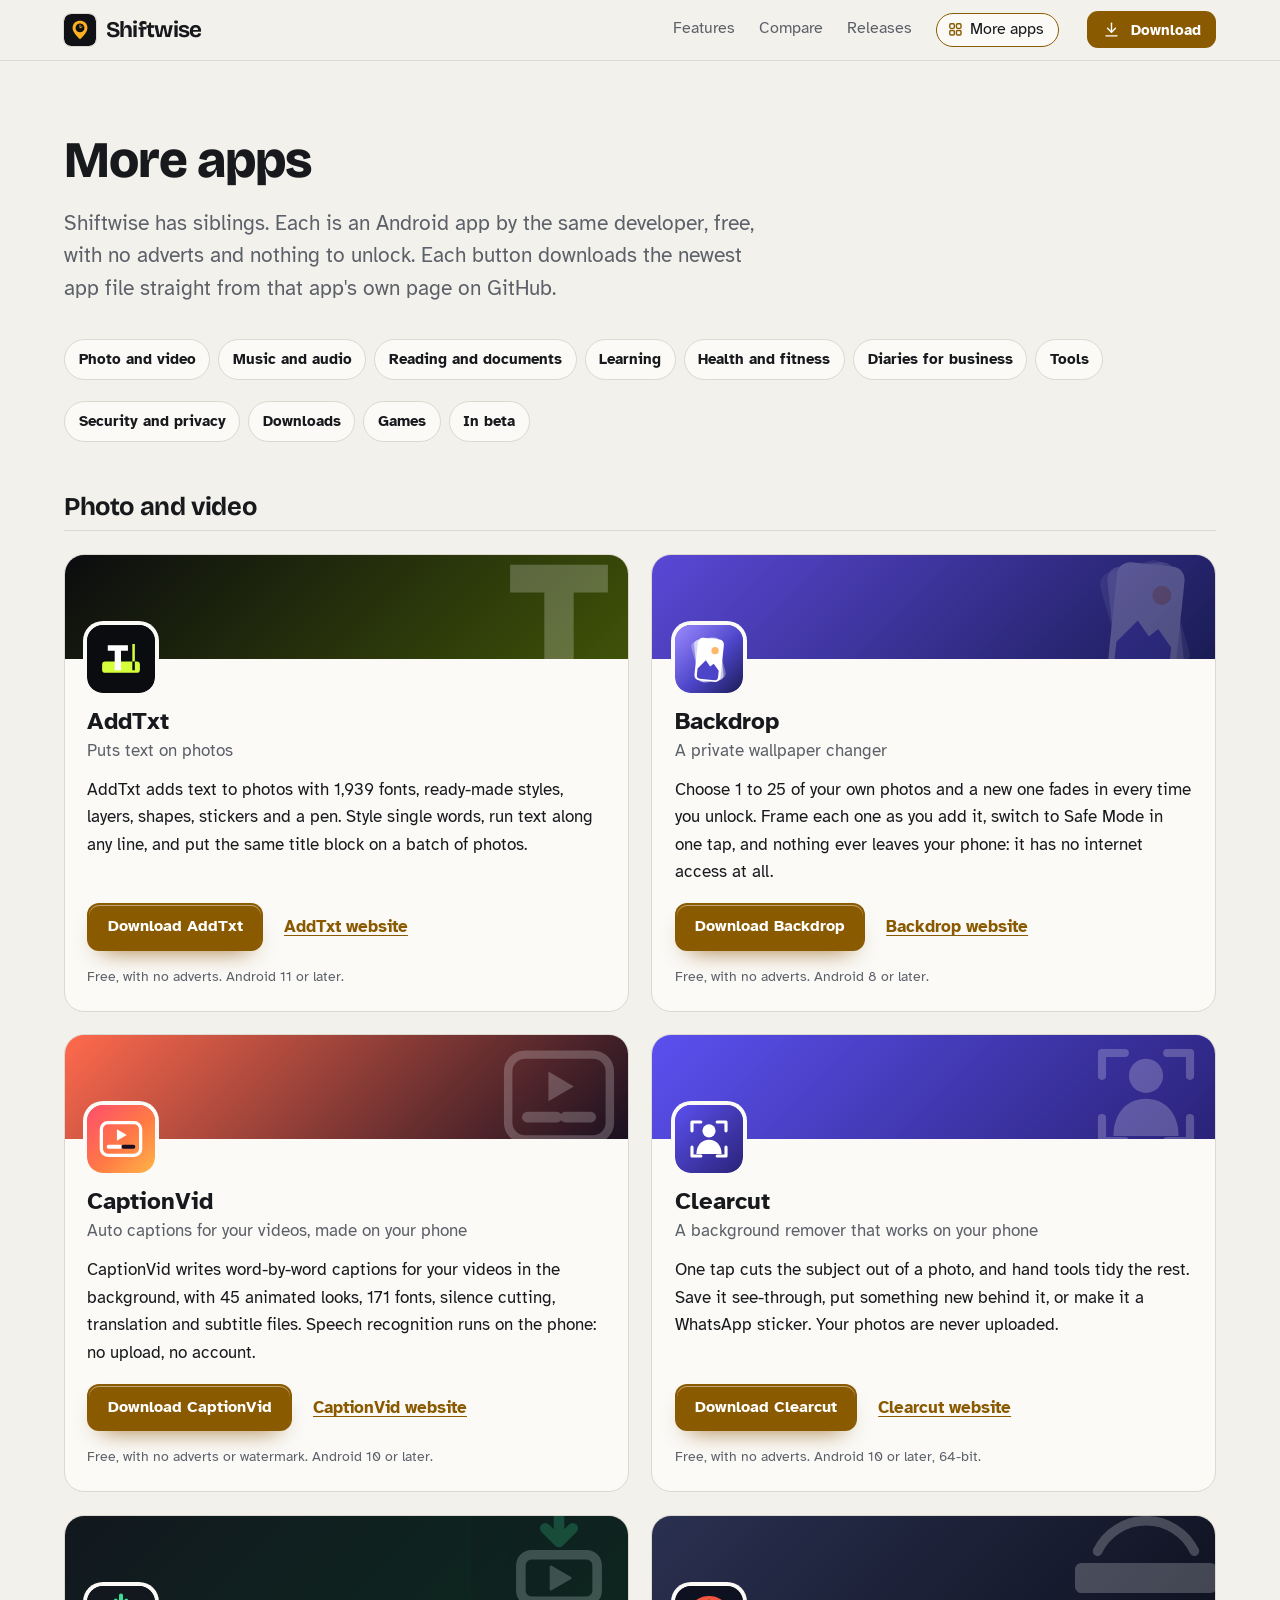
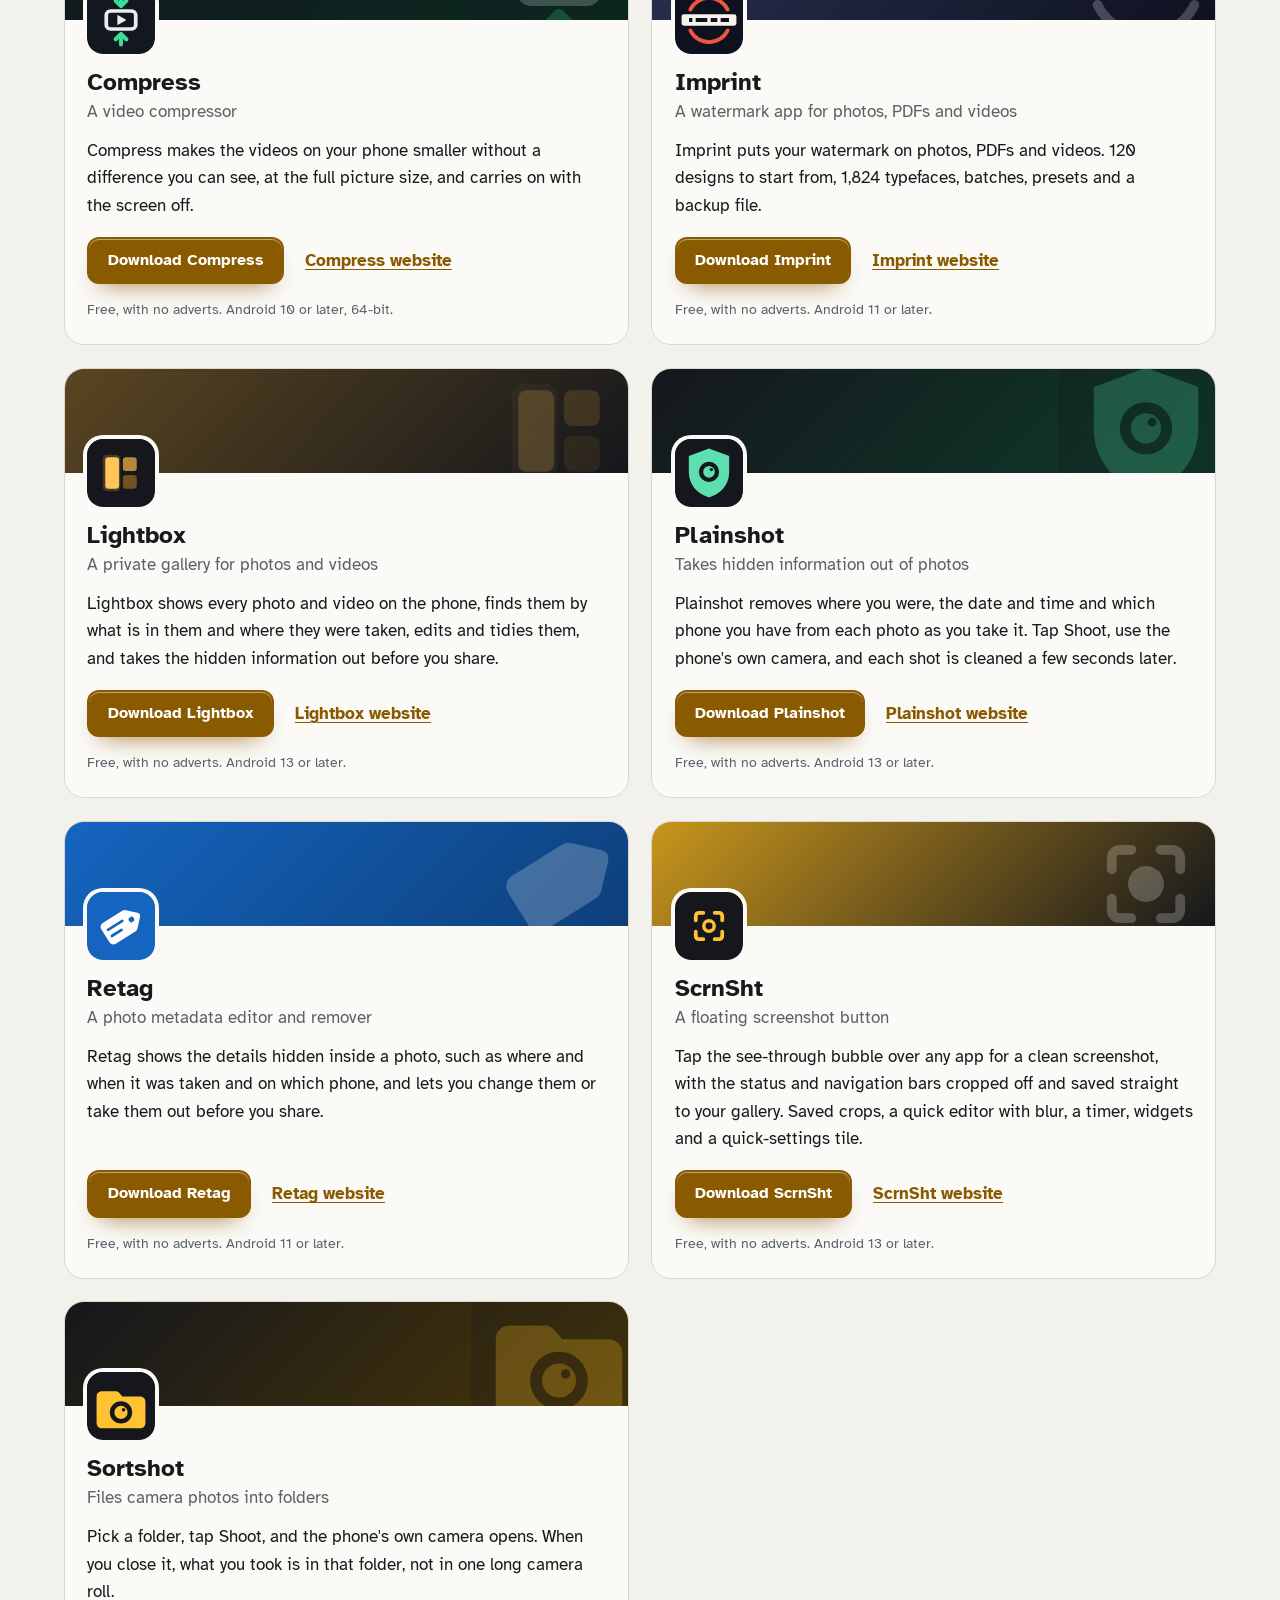
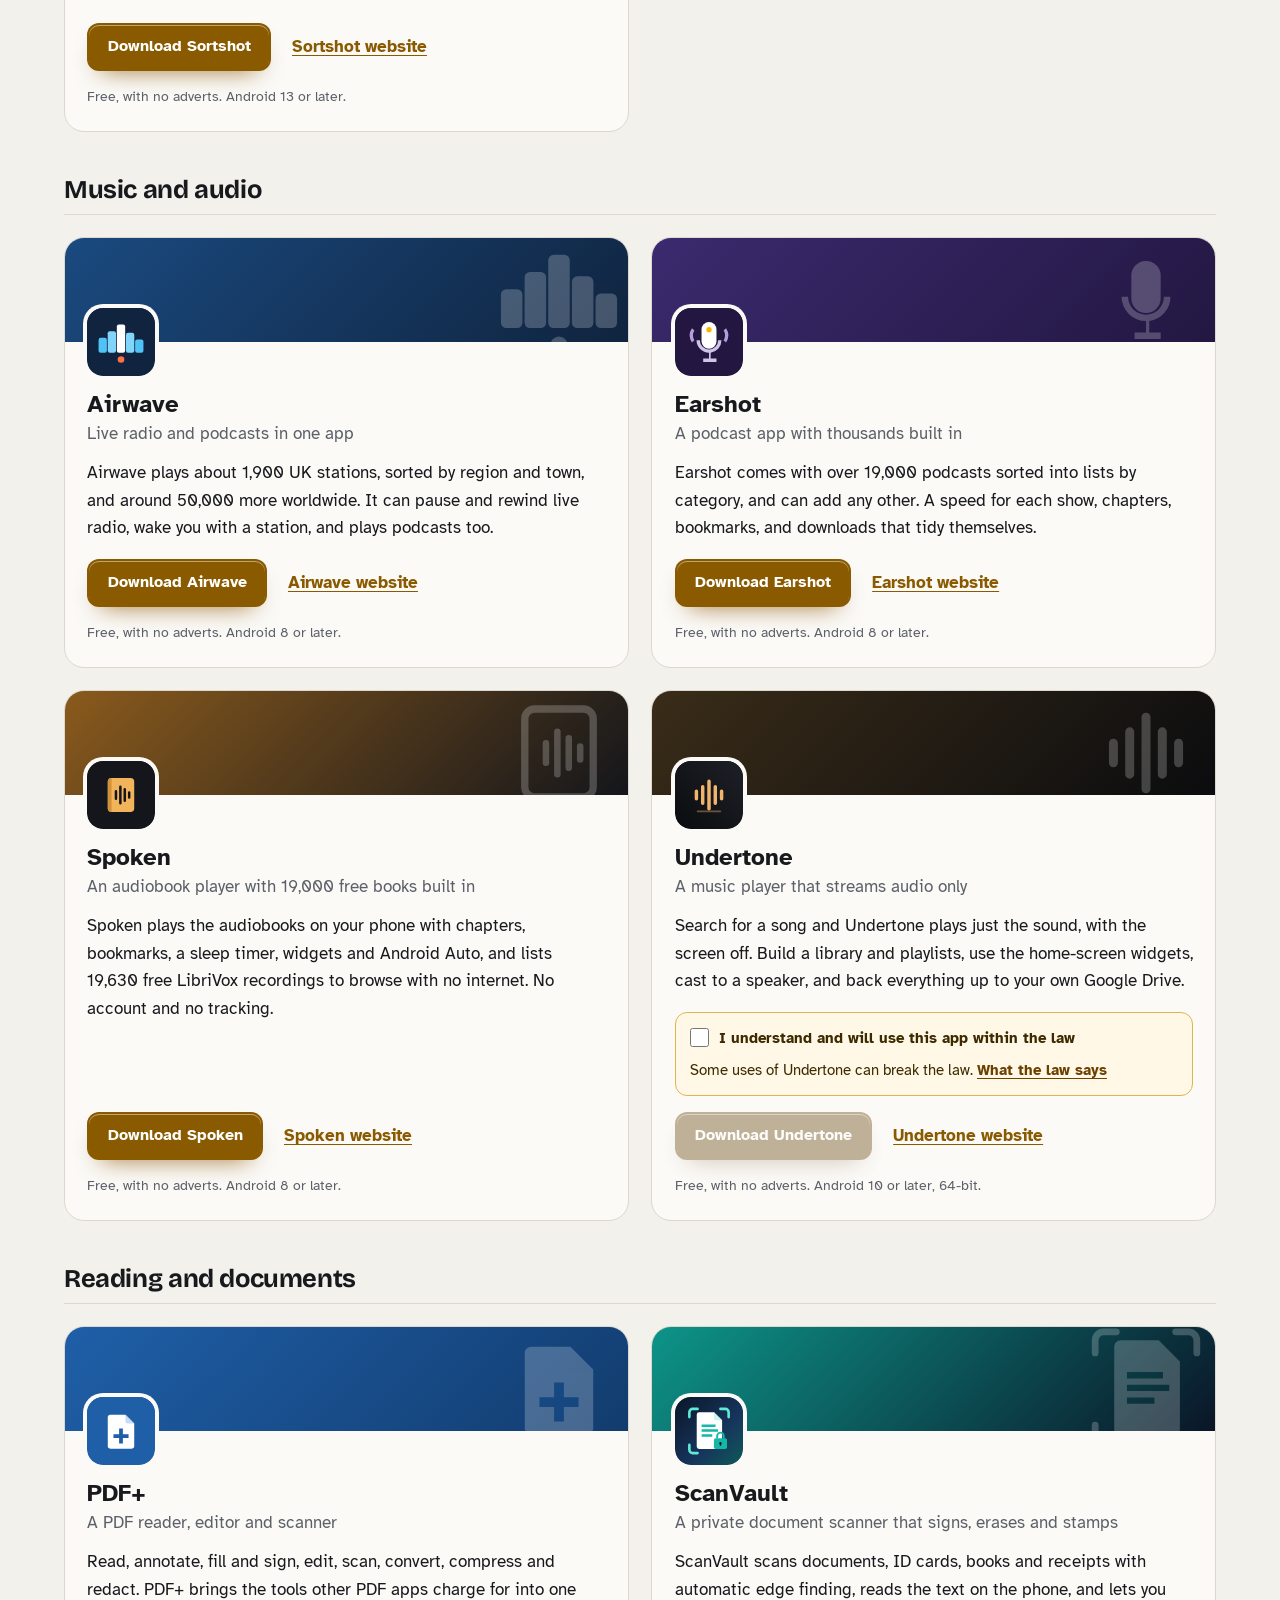
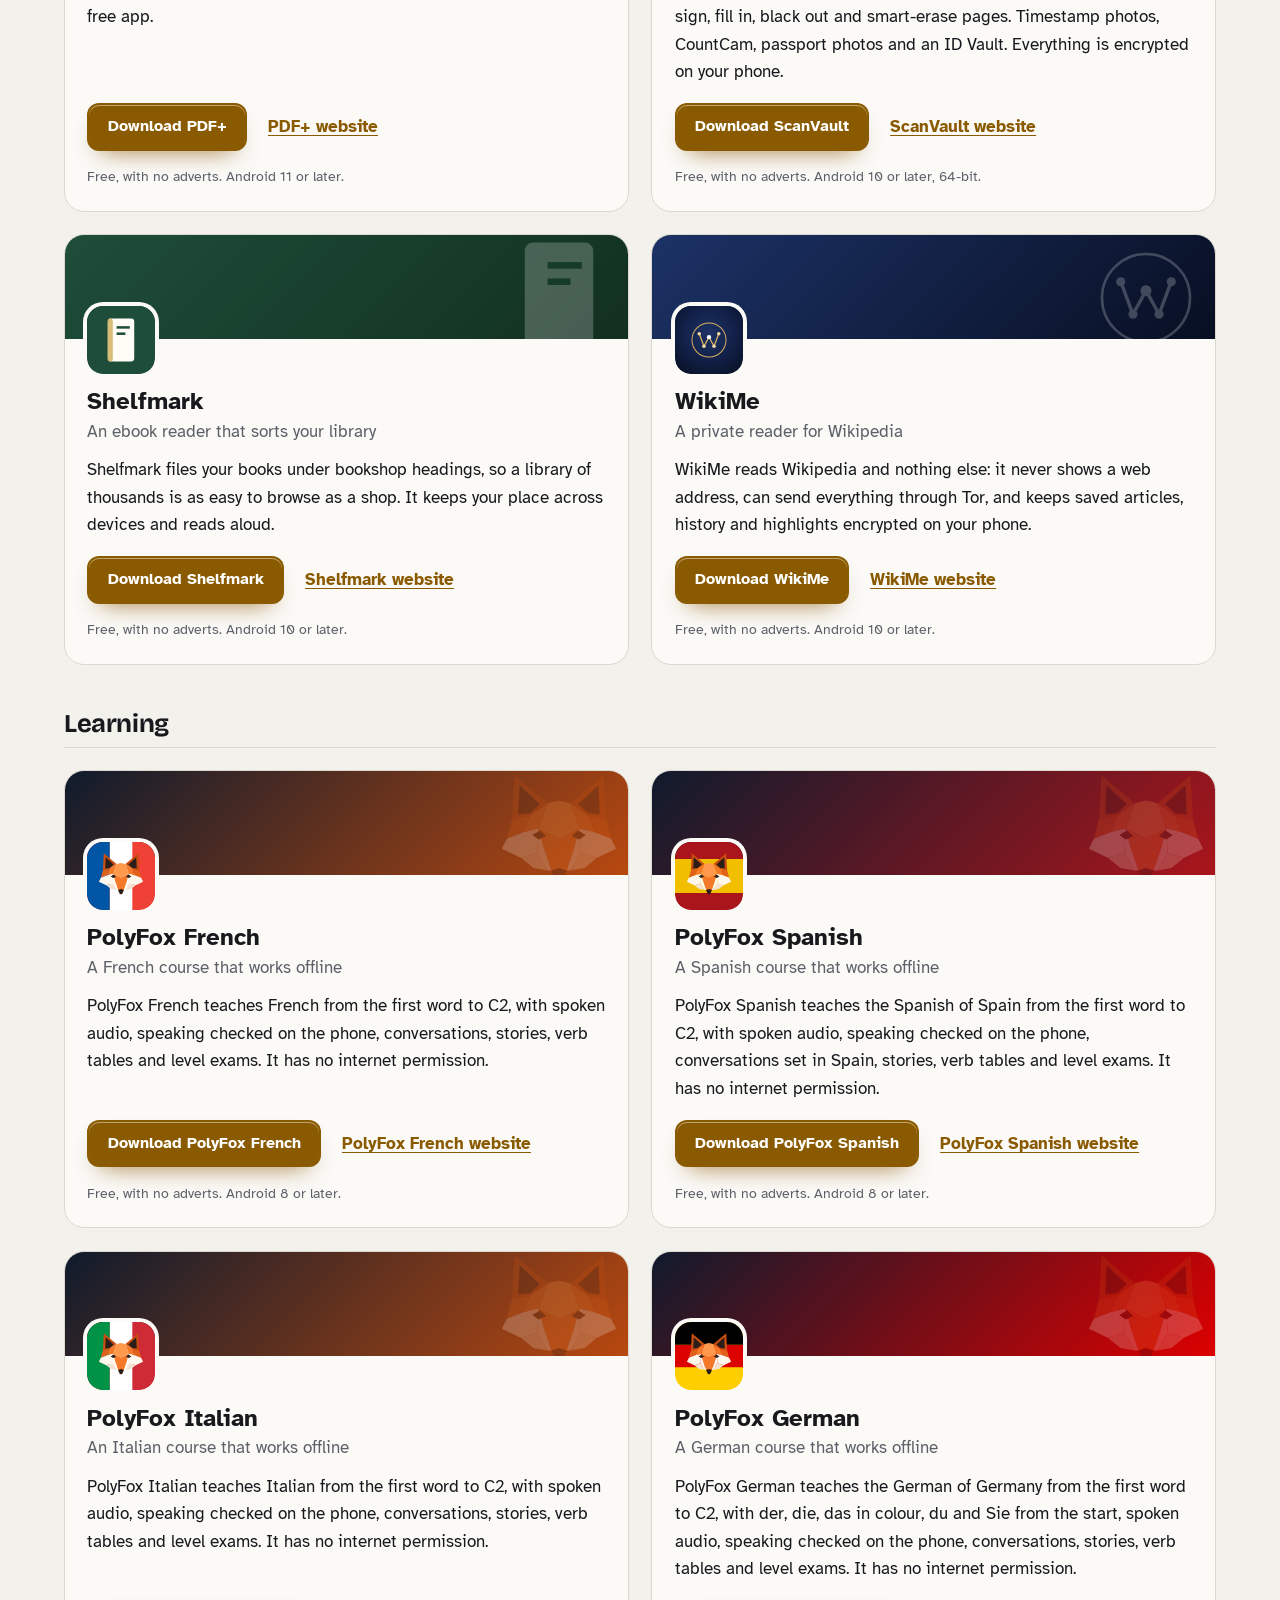
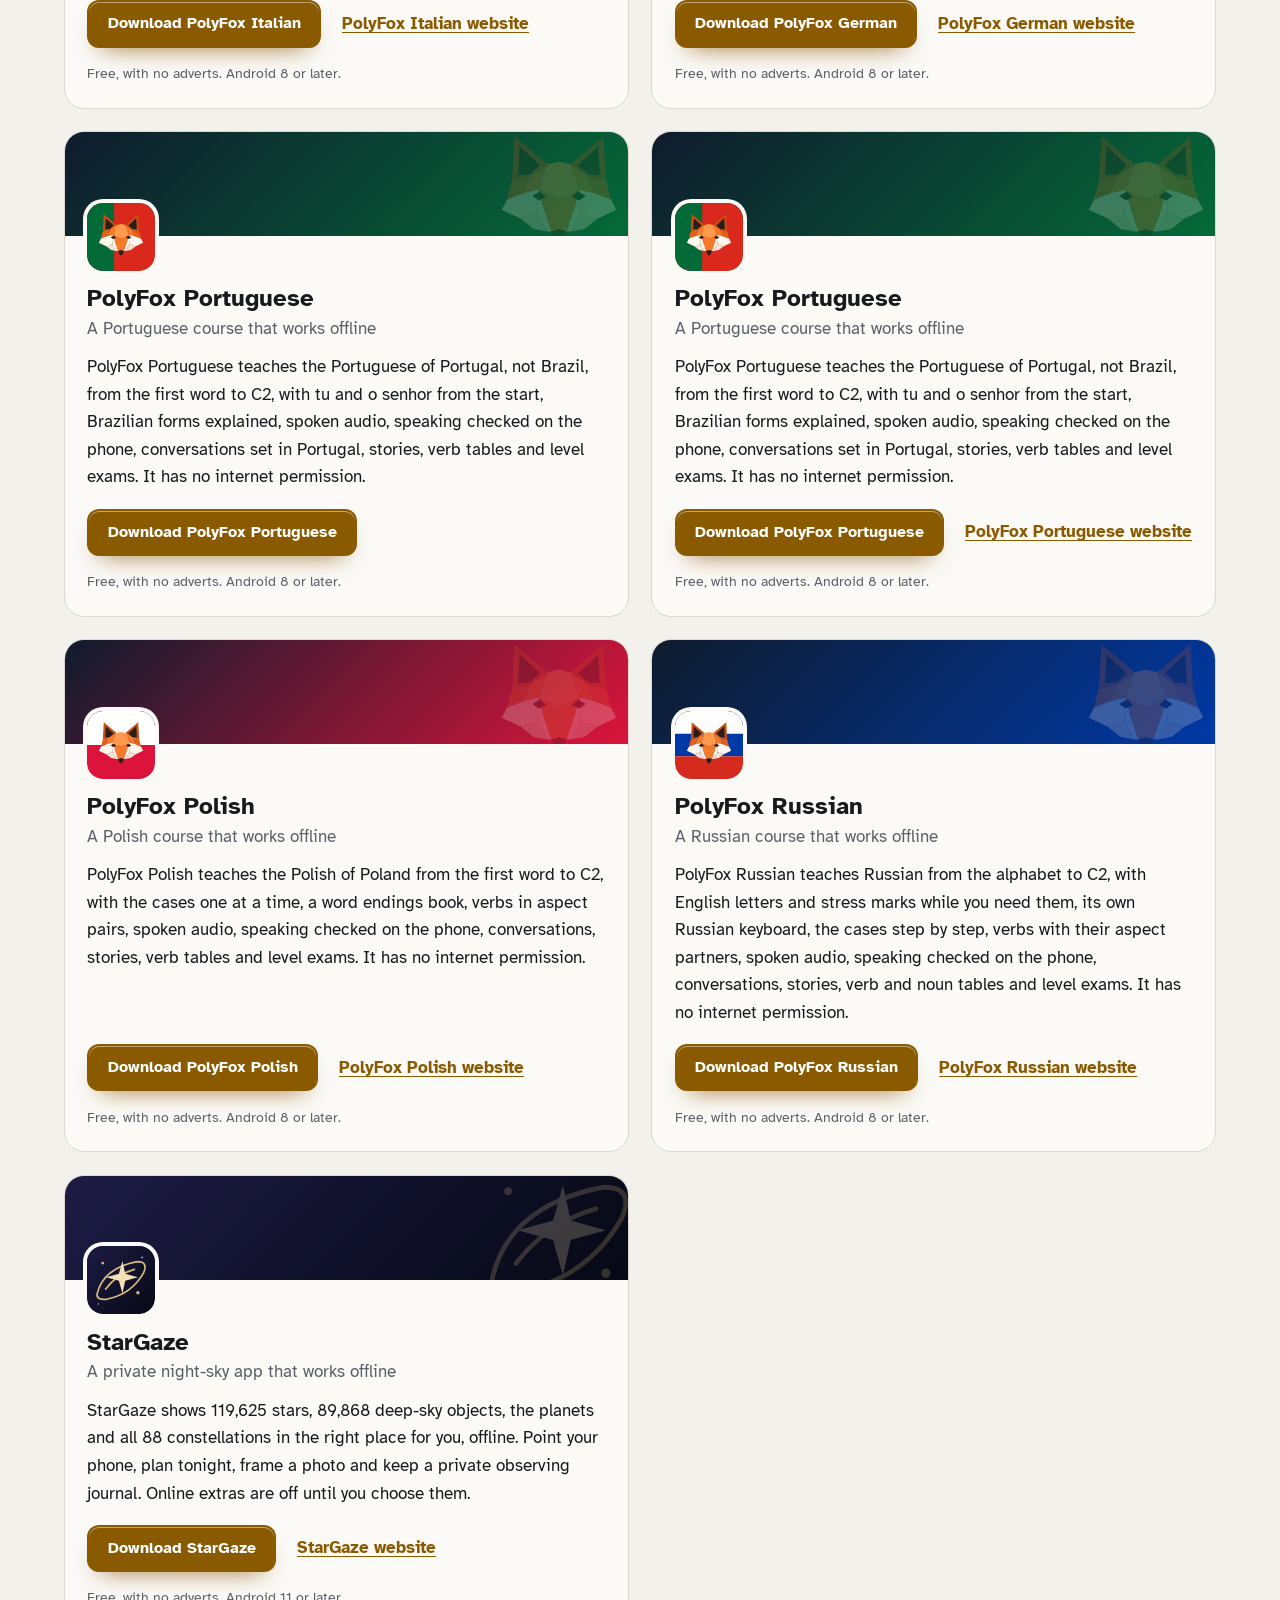
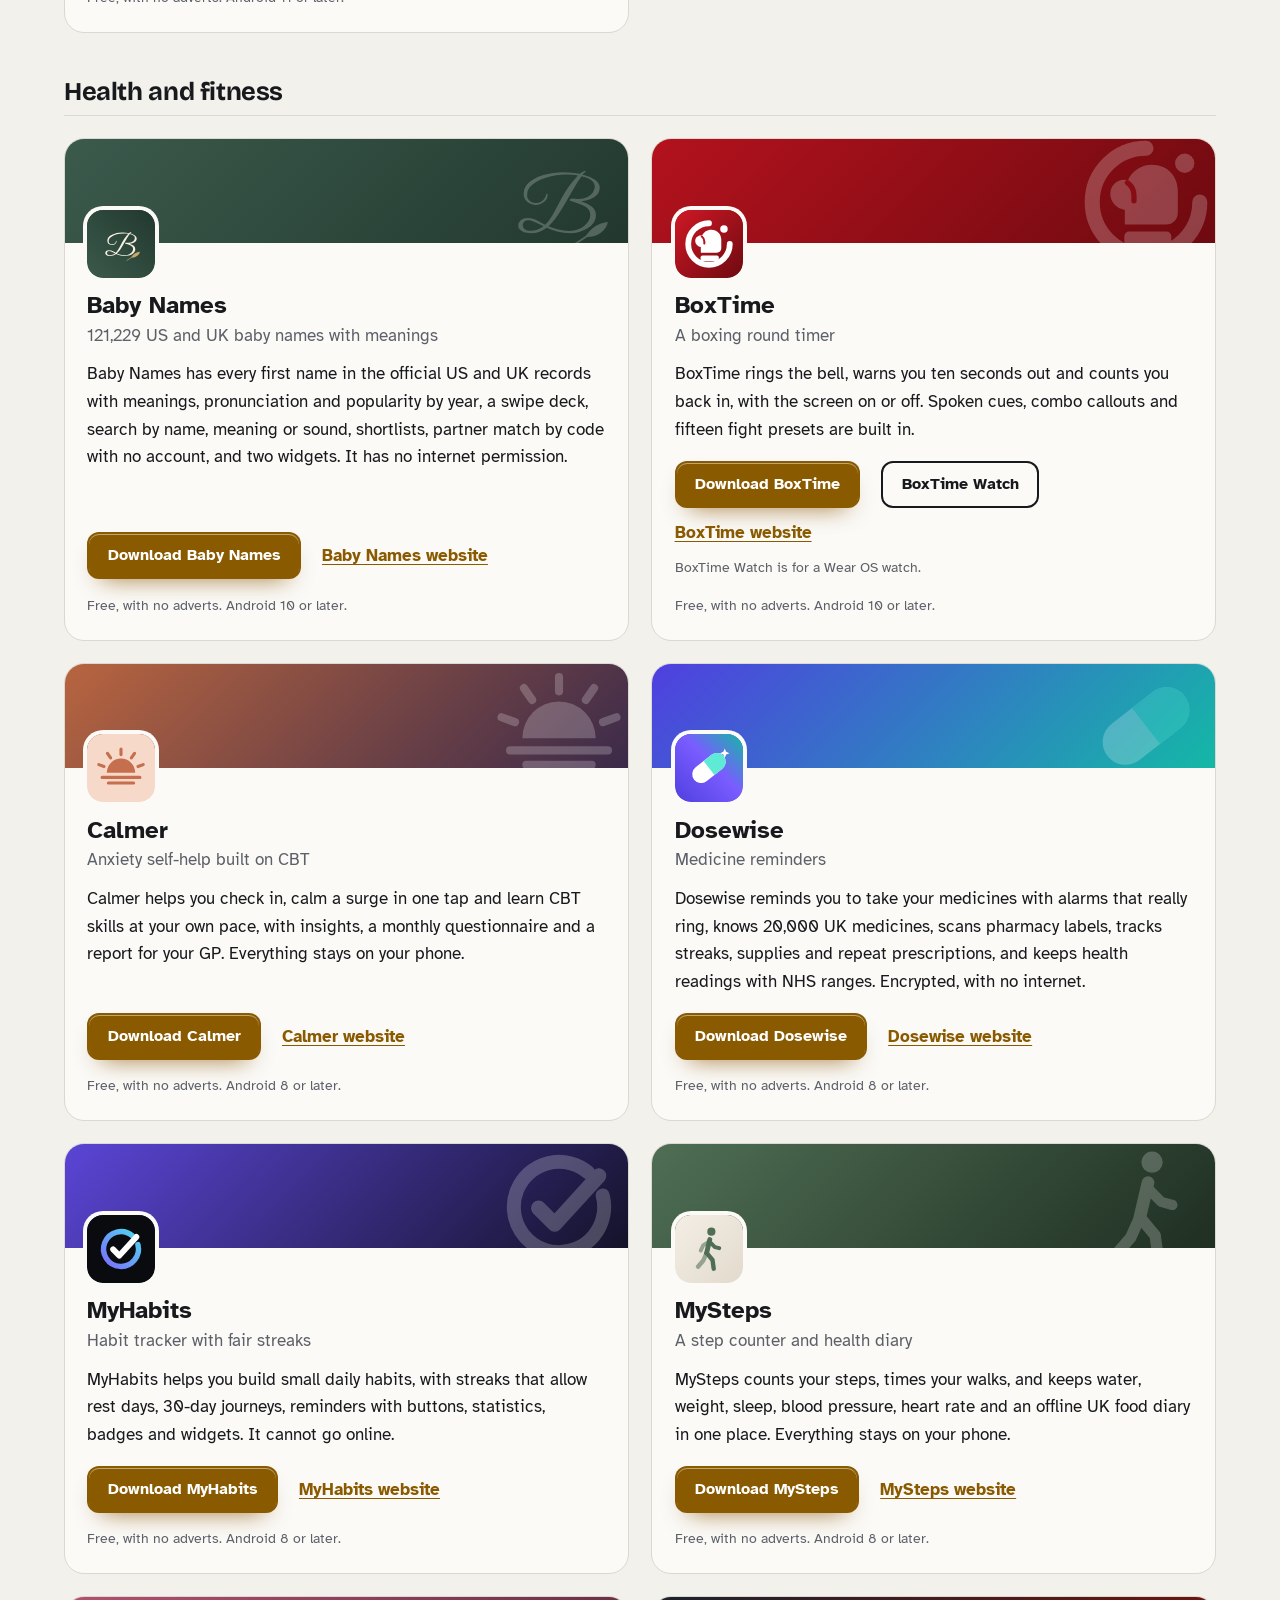
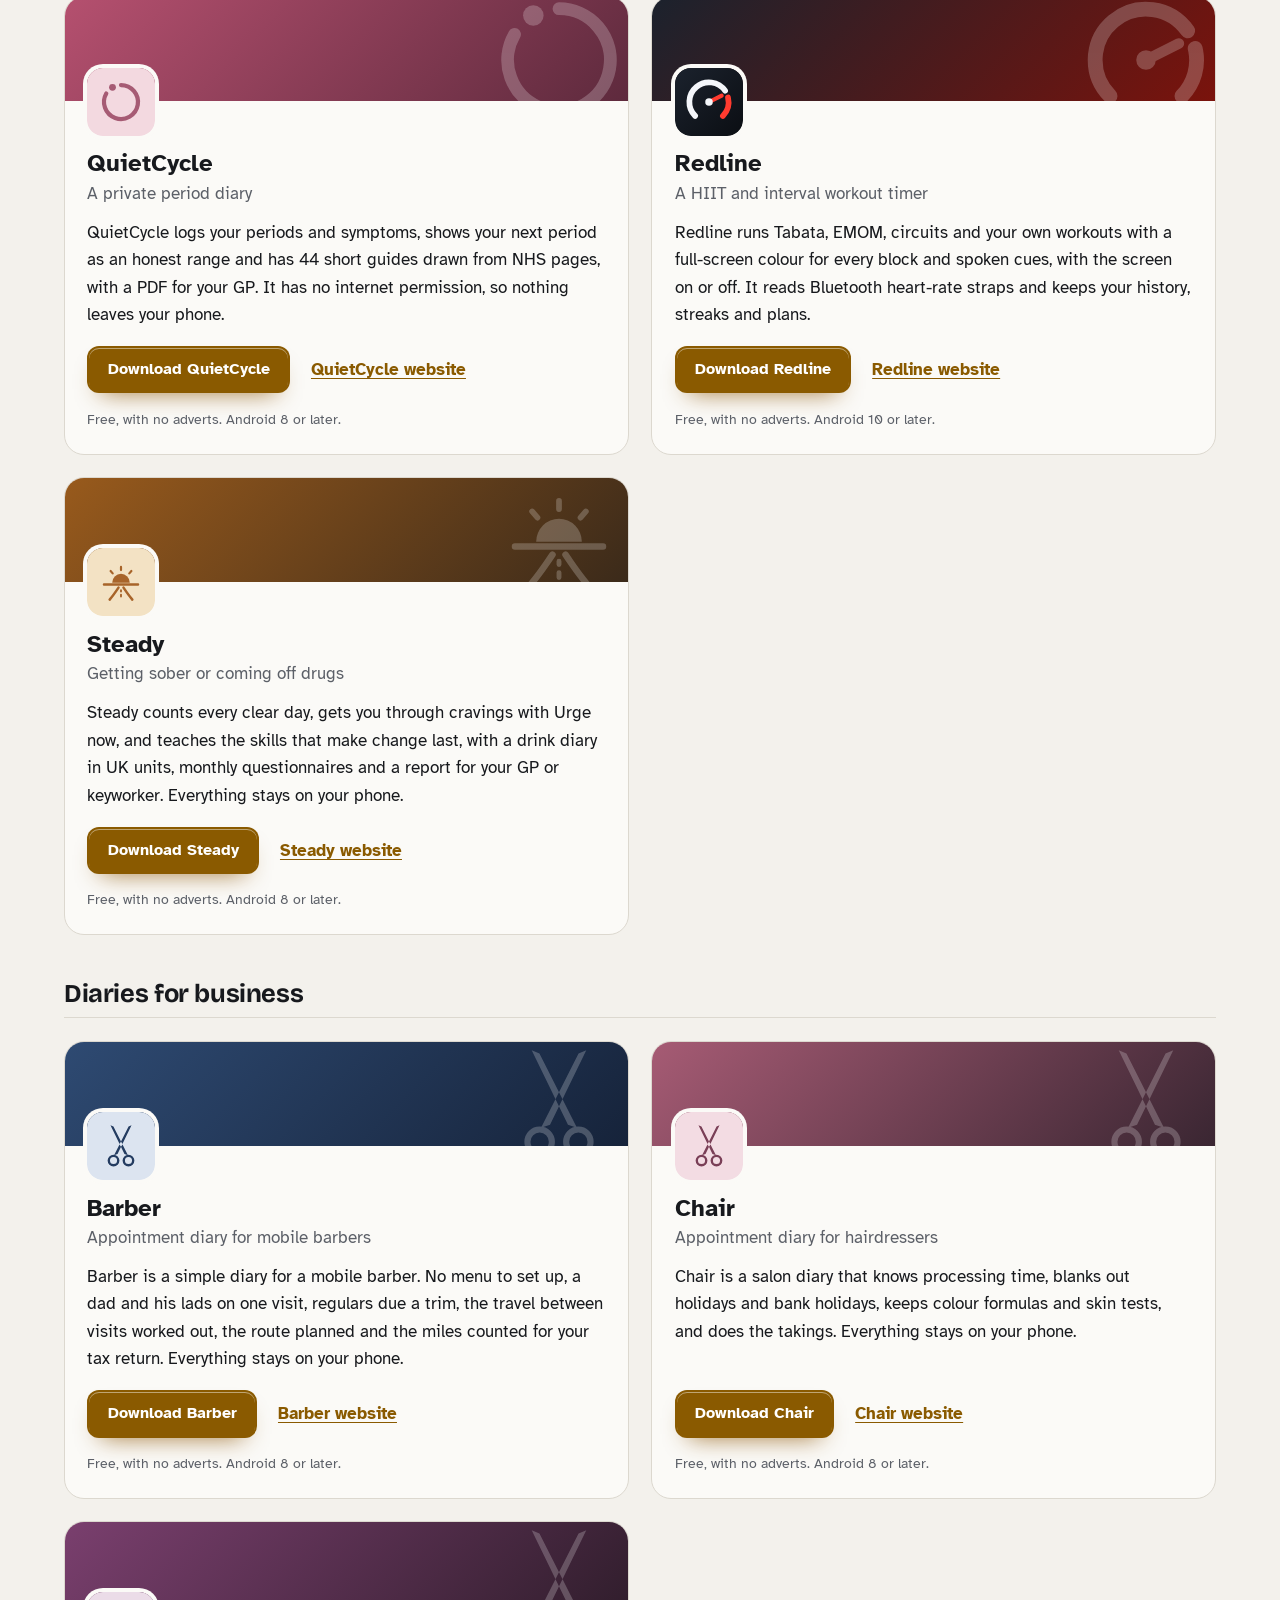
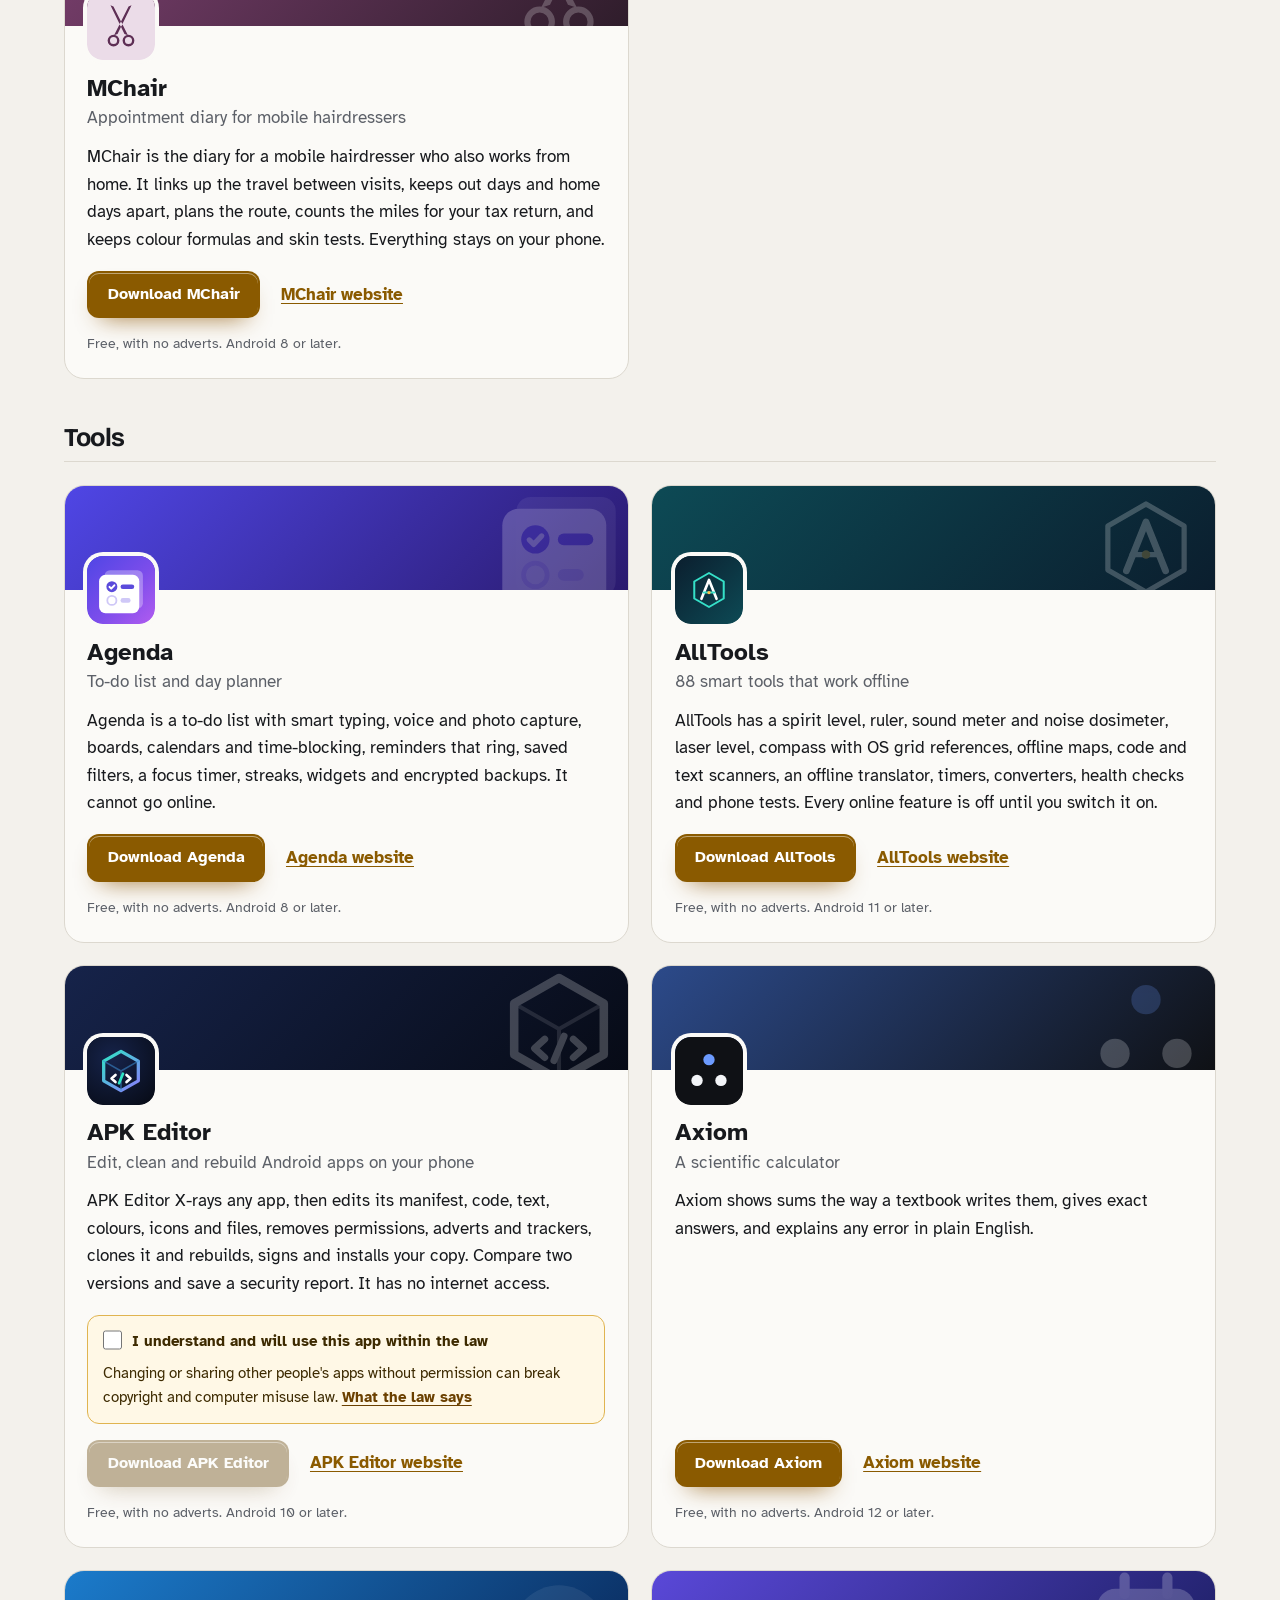
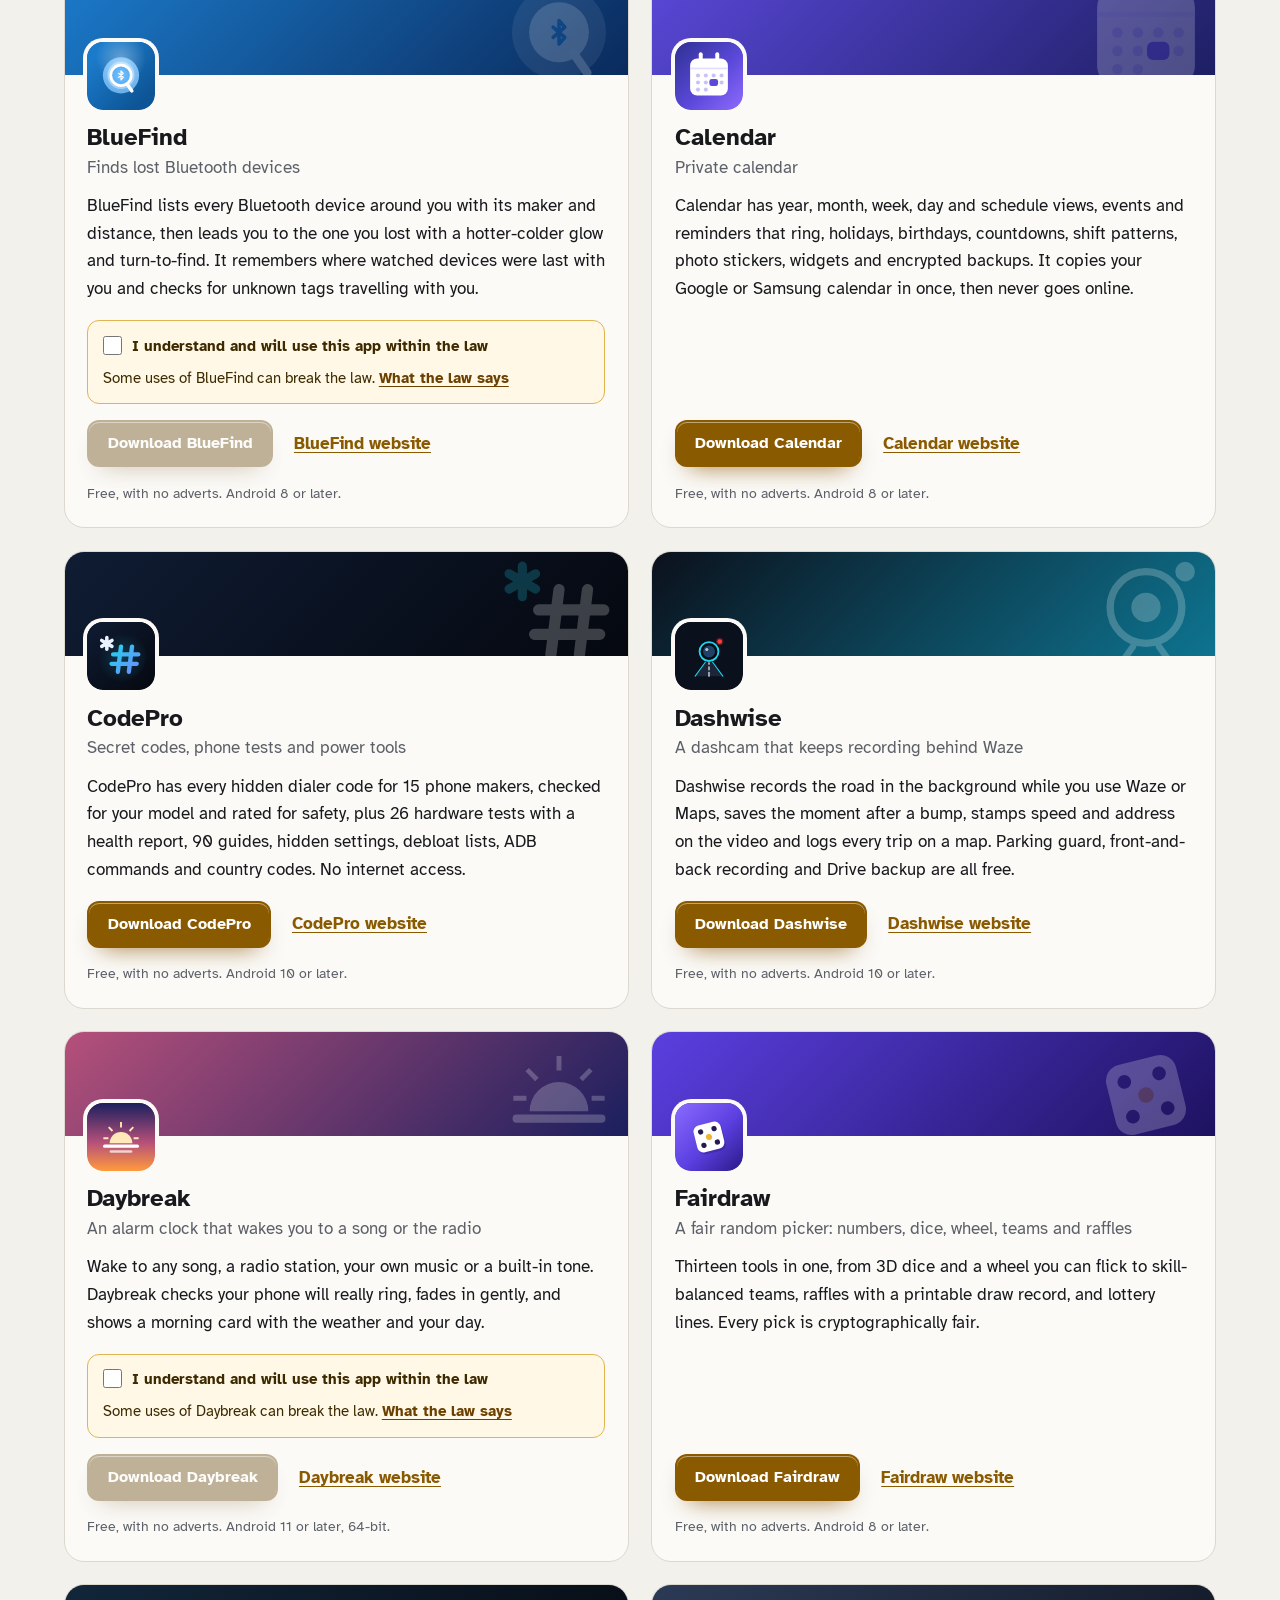
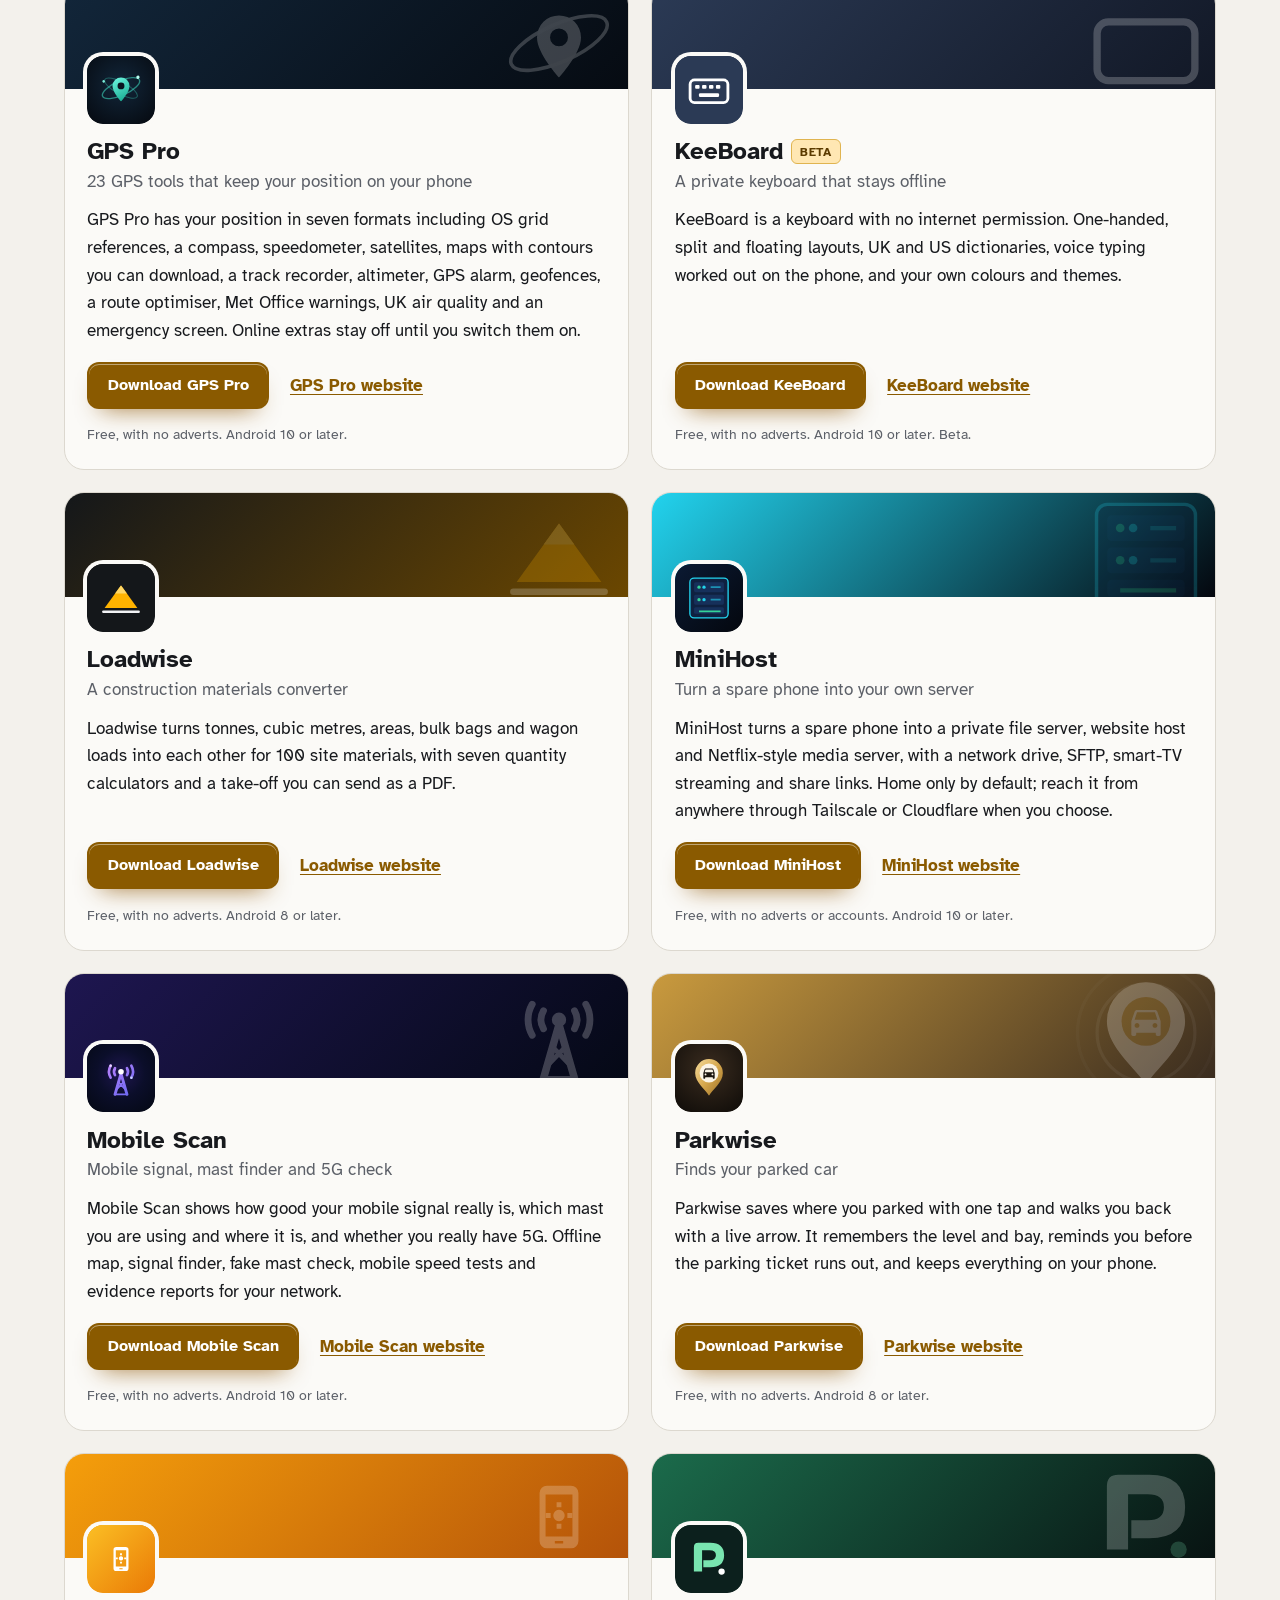
==== commit 90e92675: "More apps: add Baby Names" ====
--- a/more-apps.html
+++ b/more-apps.html
@@ -4,7 +4,7 @@
 <meta charset="utf-8">
 <meta name="viewport" content="width=device-width, initial-scale=1">
 <title>More free Android apps from the maker of Shiftwise</title>
-<meta name="description" content="All 96 free Android apps from the maker of Shiftwise, in one list by category, each with its download and a link to its website.">
+<meta name="description" content="All 97 free Android apps from the maker of Shiftwise, in one list by category, each with its download and a link to its website.">
 <meta name="author" content="Jonathan Jackson">
 <link rel="canonical" href="https://customgpter.github.io/shiftwise/more-apps.html">
 <meta name="theme-color" content="#f3f1ec" media="(prefers-color-scheme: light)">
@@ -12,7 +12,7 @@
 <meta property="og:type" content="website">
 <meta property="og:site_name" content="Shiftwise">
 <meta property="og:title" content="More free Android apps from the maker of Shiftwise">
-<meta property="og:description" content="All 96 free Android apps from the maker of Shiftwise, in one list by category, each with its download and a link to its website.">
+<meta property="og:description" content="All 97 free Android apps from the maker of Shiftwise, in one list by category, each with its download and a link to its website.">
 <meta property="og:url" content="https://customgpter.github.io/shiftwise/more-apps.html">
 <meta property="og:image" content="https://customgpter.github.io/shiftwise/assets/og.png">
 <meta property="og:image:width" content="1200">
@@ -26,7 +26,7 @@
 <link rel="preload" href="./assets/fonts/atkinson-hyperlegible-latin-400-normal.woff2" as="font" type="font/woff2" crossorigin>
 <link rel="stylesheet" href="./assets/site.css?v=1">
 <link rel="stylesheet" href="./assets/house.css?v=1">
-<script type="application/ld+json">{"@context":"https://schema.org","@type":"ItemList","name":"Apps from the maker of Shiftwise","url":"https://customgpter.github.io/shiftwise/more-apps.html","itemListElement":[{"@type":"ListItem","position":1,"name":"AddTxt","url":"https://customgpter.github.io/addtxt/"},{"@type":"ListItem","position":2,"name":"Backdrop","url":"https://customgpter.github.io/backdrop/"},{"@type":"ListItem","position":3,"name":"CaptionVid","url":"https://customgpter.github.io/captionvid/"},{"@type":"ListItem","position":4,"name":"Clearcut","url":"https://customgpter.github.io/clearcut/"},{"@type":"ListItem","position":5,"name":"Compress","url":"https://customgpter.github.io/compress/"},{"@type":"ListItem","position":6,"name":"Imprint","url":"https://customgpter.github.io/imprint/"},{"@type":"ListItem","position":7,"name":"Lightbox","url":"https://customgpter.github.io/lightbox/"},{"@type":"ListItem","position":8,"name":"Plainshot","url":"https://customgpter.github.io/plainshot/"},{"@type":"ListItem","position":9,"name":"Retag","url":"https://customgpter.github.io/retag/"},{"@type":"ListItem","position":10,"name":"ScrnSht","url":"https://customgpter.github.io/scrnsht/"},{"@type":"ListItem","position":11,"name":"Sortshot","url":"https://customgpter.github.io/sortshot/"},{"@type":"ListItem","position":12,"name":"Airwave","url":"https://customgpter.github.io/airwave/"},{"@type":"ListItem","position":13,"name":"Earshot","url":"https://customgpter.github.io/earshot/"},{"@type":"ListItem","position":14,"name":"Spoken","url":"https://customgpter.github.io/spoken/"},{"@type":"ListItem","position":15,"name":"Undertone","url":"https://customgpter.github.io/undertone/"},{"@type":"ListItem","position":16,"name":"PDF+","url":"https://customgpter.github.io/pdfplus/"},{"@type":"ListItem","position":17,"name":"ScanVault","url":"https://customgpter.github.io/scanvault/"},{"@type":"ListItem","position":18,"name":"Shelfmark","url":"https://customgpter.github.io/shelfmark/"},{"@type":"ListItem","position":19,"name":"WikiMe","url":"https://customgpter.github.io/wikime/"},{"@type":"ListItem","position":20,"name":"PolyFox French","url":"https://customgpter.github.io/polyfox/"},{"@type":"ListItem","position":21,"name":"PolyFox German","url":"https://customgpter.github.io/polyfox-german/"},{"@type":"ListItem","position":22,"name":"PolyFox Portuguese","url":"https://customgpter.github.io/polyfox-portuguese/"},{"@type":"ListItem","position":23,"name":"PolyFox Polish","url":"https://customgpter.github.io/polyfox-polish/"},{"@type":"ListItem","position":24,"name":"PolyFox Russian","url":"https://customgpter.github.io/polyfox-russian/"},{"@type":"ListItem","position":25,"name":"StarGaze","url":"https://customgpter.github.io/stargaze/"},{"@type":"ListItem","position":26,"name":"BoxTime","url":"https://customgpter.github.io/boxtime/"},{"@type":"ListItem","position":27,"name":"Calmer","url":"https://customgpter.github.io/calmer/"},{"@type":"ListItem","position":28,"name":"Dosewise","url":"https://customgpter.github.io/dosewise/"},{"@type":"ListItem","position":29,"name":"MyHabits","url":"https://customgpter.github.io/myhabits/"},{"@type":"ListItem","position":30,"name":"MySteps","url":"https://customgpter.github.io/mysteps/"},{"@type":"ListItem","position":31,"name":"QuietCycle","url":"https://customgpter.github.io/quietcycle/"},{"@type":"ListItem","position":32,"name":"Redline","url":"https://customgpter.github.io/redline/"},{"@type":"ListItem","position":33,"name":"Steady","url":"https://customgpter.github.io/steady/"},{"@type":"ListItem","position":34,"name":"Barber","url":"https://customgpter.github.io/barber/"},{"@type":"ListItem","position":35,"name":"Chair","url":"https://customgpter.github.io/chair/"},{"@type":"ListItem","position":36,"name":"MChair","url":"https://customgpter.github.io/mchair/"},{"@type":"ListItem","position":37,"name":"Agenda","url":"https://customgpter.github.io/agenda/"},{"@type":"ListItem","position":38,"name":"AllTools","url":"https://customgpter.github.io/alltools/"},{"@type":"ListItem","position":39,"name":"APK Editor","url":"https://customgpter.github.io/apkeditor/"},{"@type":"ListItem","position":40,"name":"Axiom","url":"https://customgpter.github.io/axiom/"},{"@type":"ListItem","position":41,"name":"BlueFind","url":"https://customgpter.github.io/bluefind/"},{"@type":"ListItem","position":42,"name":"Calendar","url":"https://customgpter.github.io/calendar/"},{"@type":"ListItem","position":43,"name":"CodePro","url":"https://customgpter.github.io/codepro/"},{"@type":"ListItem","position":44,"name":"Dashwise","url":"https://customgpter.github.io/dashwise/"},{"@type":"ListItem","position":45,"name":"Daybreak","url":"https://customgpter.github.io/daybreak/"},{"@type":"ListItem","position":46,"name":"Fairdraw","url":"https://customgpter.github.io/fairdraw/"},{"@type":"ListItem","position":47,"name":"GPS Pro","url":"https://customgpter.github.io/gpspro/"},{"@type":"ListItem","position":48,"name":"KeeBoard","url":"https://customgpter.github.io/keeboard/"},{"@type":"ListItem","position":49,"name":"Loadwise","url":"https://customgpter.github.io/loadwise/"},{"@type":"ListItem","position":50,"name":"MiniHost","url":"https://customgpter.github.io/minihost/"},{"@type":"ListItem","position":51,"name":"Mobile Scan","url":"https://customgpter.github.io/mobilescan/"},{"@type":"ListItem","position":52,"name":"Parkwise","url":"https://customgpter.github.io/parkwise/"},{"@type":"ListItem","position":53,"name":"Pocketmind","url":"https://customgpter.github.io/pocketmind/"},{"@type":"ListItem","position":54,"name":"Refine","url":"https://customgpter.github.io/refine/"},{"@type":"ListItem","position":55,"name":"Shiftwise","url":"https://customgpter.github.io/shiftwise/"},{"@type":"ListItem","position":56,"name":"SimpleCalc","url":"https://customgpter.github.io/simplecalc/"},{"@type":"ListItem","position":57,"name":"Skyline","url":"https://customgpter.github.io/skyline/"},{"@type":"ListItem","position":58,"name":"Slipway","url":"https://customgpter.github.io/slipway/"},{"@type":"ListItem","position":59,"name":"Tagger","url":"https://customgpter.github.io/tagger/"},{"@type":"ListItem","position":60,"name":"TotalClean","url":"https://customgpter.github.io/totalclean/"},{"@type":"ListItem","position":61,"name":"TVLink","url":"https://customgpter.github.io/tvlink/"},{"@type":"ListItem","position":62,"name":"Unbox","url":"https://customgpter.github.io/unbox/"},{"@type":"ListItem","position":63,"name":"WhatsKeep","url":"https://customgpter.github.io/whatskeep/"},{"@type":"ListItem","position":64,"name":"WiFi Scan","url":"https://customgpter.github.io/wifiscan/"},{"@type":"ListItem","position":65,"name":"Auditly","url":"https://customgpter.github.io/auditly/"},{"@type":"ListItem","position":66,"name":"Backchannel","url":"https://customgpter.github.io/backchannel/"},{"@type":"ListItem","position":67,"name":"ENotes","url":"https://customgpter.github.io/enotes/"},{"@type":"ListItem","position":68,"name":"FindMe","url":"https://customgpter.github.io/findme/"},{"@type":"ListItem","position":69,"name":"iLock","url":"https://customgpter.github.io/ilock/"},{"@type":"ListItem","position":70,"name":"ImSafe","url":"https://customgpter.github.io/imsafe/"},{"@type":"ListItem","position":71,"name":"IShred","url":"https://customgpter.github.io/ishred/"},{"@type":"ListItem","position":72,"name":"LockBox","url":"https://customgpter.github.io/lockbox/"},{"@type":"ListItem","position":73,"name":"PassVault","url":"https://customgpter.github.io/passvault/"},{"@type":"ListItem","position":74,"name":"SpyFind","url":"https://customgpter.github.io/spyfind/"},{"@type":"ListItem","position":75,"name":"TextWipe","url":"https://customgpter.github.io/textwipe/"},{"@type":"ListItem","position":76,"name":"Tracewire","url":"https://customgpter.github.io/tracewire/"},{"@type":"ListItem","position":77,"name":"Vigil","url":"https://customgpter.github.io/vigil/"},{"@type":"ListItem","position":78,"name":"Grab","url":"https://customgpter.github.io/grab/"},{"@type":"ListItem","position":79,"name":"Swarm","url":"https://customgpter.github.io/swarm/"},{"@type":"ListItem","position":80,"name":"Plane Games","url":"https://customgpter.github.io/plane-games/"},{"@type":"ListItem","position":81,"name":"Ninefold","url":"https://customgpter.github.io/ninefold/"},{"@type":"ListItem","position":82,"name":"Cubewise","url":"https://customgpter.github.io/cubewise/"},{"@type":"ListItem","position":83,"name":"Tilewise","url":"https://customgpter.github.io/tilewise/"},{"@type":"ListItem","position":84,"name":"Letterwise","url":"https://customgpter.github.io/letterwise/"},{"@type":"ListItem","position":85,"name":"Kingside","url":"https://customgpter.github.io/kingside/"},{"@type":"ListItem","position":86,"name":"Deckhand","url":"https://customgpter.github.io/deckhand/"},{"@type":"ListItem","position":87,"name":"SNESForge","url":"https://customgpter.github.io/snesforge/"},{"@type":"ListItem","position":88,"name":"Fame Boy","url":"https://customgpter.github.io/fameboy/"},{"@type":"ListItem","position":89,"name":"PSPPro","url":"https://customgpter.github.io/psppro/"},{"@type":"ListItem","position":90,"name":"MegaGen","url":"https://customgpter.github.io/megagen/"},{"@type":"ListItem","position":91,"name":"QVR","url":"https://customgpter.github.io/qvr/"},{"@type":"ListItem","position":92,"name":"QVR Watch","url":"https://customgpter.github.io/qvr-watch/"},{"@type":"ListItem","position":93,"name":"QVRLite","url":"https://customgpter.github.io/qvrlite/"},{"@type":"ListItem","position":94,"name":"Onionz","url":"https://customgpter.github.io/onionz/"},{"@type":"ListItem","position":95,"name":"OnionzWeb","url":"https://customgpter.github.io/onionzweb/"}]}</script>
+<script type="application/ld+json">{"@context":"https://schema.org","@type":"ItemList","name":"Apps from the maker of Shiftwise","url":"https://customgpter.github.io/shiftwise/more-apps.html","itemListElement":[{"@type":"ListItem","position":1,"name":"AddTxt","url":"https://customgpter.github.io/addtxt/"},{"@type":"ListItem","position":2,"name":"Backdrop","url":"https://customgpter.github.io/backdrop/"},{"@type":"ListItem","position":3,"name":"CaptionVid","url":"https://customgpter.github.io/captionvid/"},{"@type":"ListItem","position":4,"name":"Clearcut","url":"https://customgpter.github.io/clearcut/"},{"@type":"ListItem","position":5,"name":"Compress","url":"https://customgpter.github.io/compress/"},{"@type":"ListItem","position":6,"name":"Imprint","url":"https://customgpter.github.io/imprint/"},{"@type":"ListItem","position":7,"name":"Lightbox","url":"https://customgpter.github.io/lightbox/"},{"@type":"ListItem","position":8,"name":"Plainshot","url":"https://customgpter.github.io/plainshot/"},{"@type":"ListItem","position":9,"name":"Retag","url":"https://customgpter.github.io/retag/"},{"@type":"ListItem","position":10,"name":"ScrnSht","url":"https://customgpter.github.io/scrnsht/"},{"@type":"ListItem","position":11,"name":"Sortshot","url":"https://customgpter.github.io/sortshot/"},{"@type":"ListItem","position":12,"name":"Airwave","url":"https://customgpter.github.io/airwave/"},{"@type":"ListItem","position":13,"name":"Earshot","url":"https://customgpter.github.io/earshot/"},{"@type":"ListItem","position":14,"name":"Spoken","url":"https://customgpter.github.io/spoken/"},{"@type":"ListItem","position":15,"name":"Undertone","url":"https://customgpter.github.io/undertone/"},{"@type":"ListItem","position":16,"name":"PDF+","url":"https://customgpter.github.io/pdfplus/"},{"@type":"ListItem","position":17,"name":"ScanVault","url":"https://customgpter.github.io/scanvault/"},{"@type":"ListItem","position":18,"name":"Shelfmark","url":"https://customgpter.github.io/shelfmark/"},{"@type":"ListItem","position":19,"name":"WikiMe","url":"https://customgpter.github.io/wikime/"},{"@type":"ListItem","position":20,"name":"PolyFox French","url":"https://customgpter.github.io/polyfox/"},{"@type":"ListItem","position":21,"name":"PolyFox German","url":"https://customgpter.github.io/polyfox-german/"},{"@type":"ListItem","position":22,"name":"PolyFox Portuguese","url":"https://customgpter.github.io/polyfox-portuguese/"},{"@type":"ListItem","position":23,"name":"PolyFox Polish","url":"https://customgpter.github.io/polyfox-polish/"},{"@type":"ListItem","position":24,"name":"PolyFox Russian","url":"https://customgpter.github.io/polyfox-russian/"},{"@type":"ListItem","position":25,"name":"StarGaze","url":"https://customgpter.github.io/stargaze/"},{"@type":"ListItem","position":26,"name":"Baby Names","url":"https://customgpter.github.io/babynames/"},{"@type":"ListItem","position":27,"name":"BoxTime","url":"https://customgpter.github.io/boxtime/"},{"@type":"ListItem","position":28,"name":"Calmer","url":"https://customgpter.github.io/calmer/"},{"@type":"ListItem","position":29,"name":"Dosewise","url":"https://customgpter.github.io/dosewise/"},{"@type":"ListItem","position":30,"name":"MyHabits","url":"https://customgpter.github.io/myhabits/"},{"@type":"ListItem","position":31,"name":"MySteps","url":"https://customgpter.github.io/mysteps/"},{"@type":"ListItem","position":32,"name":"QuietCycle","url":"https://customgpter.github.io/quietcycle/"},{"@type":"ListItem","position":33,"name":"Redline","url":"https://customgpter.github.io/redline/"},{"@type":"ListItem","position":34,"name":"Steady","url":"https://customgpter.github.io/steady/"},{"@type":"ListItem","position":35,"name":"Barber","url":"https://customgpter.github.io/barber/"},{"@type":"ListItem","position":36,"name":"Chair","url":"https://customgpter.github.io/chair/"},{"@type":"ListItem","position":37,"name":"MChair","url":"https://customgpter.github.io/mchair/"},{"@type":"ListItem","position":38,"name":"Agenda","url":"https://customgpter.github.io/agenda/"},{"@type":"ListItem","position":39,"name":"AllTools","url":"https://customgpter.github.io/alltools/"},{"@type":"ListItem","position":40,"name":"APK Editor","url":"https://customgpter.github.io/apkeditor/"},{"@type":"ListItem","position":41,"name":"Axiom","url":"https://customgpter.github.io/axiom/"},{"@type":"ListItem","position":42,"name":"BlueFind","url":"https://customgpter.github.io/bluefind/"},{"@type":"ListItem","position":43,"name":"Calendar","url":"https://customgpter.github.io/calendar/"},{"@type":"ListItem","position":44,"name":"CodePro","url":"https://customgpter.github.io/codepro/"},{"@type":"ListItem","position":45,"name":"Dashwise","url":"https://customgpter.github.io/dashwise/"},{"@type":"ListItem","position":46,"name":"Daybreak","url":"https://customgpter.github.io/daybreak/"},{"@type":"ListItem","position":47,"name":"Fairdraw","url":"https://customgpter.github.io/fairdraw/"},{"@type":"ListItem","position":48,"name":"GPS Pro","url":"https://customgpter.github.io/gpspro/"},{"@type":"ListItem","position":49,"name":"KeeBoard","url":"https://customgpter.github.io/keeboard/"},{"@type":"ListItem","position":50,"name":"Loadwise","url":"https://customgpter.github.io/loadwise/"},{"@type":"ListItem","position":51,"name":"MiniHost","url":"https://customgpter.github.io/minihost/"},{"@type":"ListItem","position":52,"name":"Mobile Scan","url":"https://customgpter.github.io/mobilescan/"},{"@type":"ListItem","position":53,"name":"Parkwise","url":"https://customgpter.github.io/parkwise/"},{"@type":"ListItem","position":54,"name":"Pocketmind","url":"https://customgpter.github.io/pocketmind/"},{"@type":"ListItem","position":55,"name":"Refine","url":"https://customgpter.github.io/refine/"},{"@type":"ListItem","position":56,"name":"Shiftwise","url":"https://customgpter.github.io/shiftwise/"},{"@type":"ListItem","position":57,"name":"SimpleCalc","url":"https://customgpter.github.io/simplecalc/"},{"@type":"ListItem","position":58,"name":"Skyline","url":"https://customgpter.github.io/skyline/"},{"@type":"ListItem","position":59,"name":"Slipway","url":"https://customgpter.github.io/slipway/"},{"@type":"ListItem","position":60,"name":"Tagger","url":"https://customgpter.github.io/tagger/"},{"@type":"ListItem","position":61,"name":"TotalClean","url":"https://customgpter.github.io/totalclean/"},{"@type":"ListItem","position":62,"name":"TVLink","url":"https://customgpter.github.io/tvlink/"},{"@type":"ListItem","position":63,"name":"Unbox","url":"https://customgpter.github.io/unbox/"},{"@type":"ListItem","position":64,"name":"WhatsKeep","url":"https://customgpter.github.io/whatskeep/"},{"@type":"ListItem","position":65,"name":"WiFi Scan","url":"https://customgpter.github.io/wifiscan/"},{"@type":"ListItem","position":66,"name":"Auditly","url":"https://customgpter.github.io/auditly/"},{"@type":"ListItem","position":67,"name":"Backchannel","url":"https://customgpter.github.io/backchannel/"},{"@type":"ListItem","position":68,"name":"ENotes","url":"https://customgpter.github.io/enotes/"},{"@type":"ListItem","position":69,"name":"FindMe","url":"https://customgpter.github.io/findme/"},{"@type":"ListItem","position":70,"name":"iLock","url":"https://customgpter.github.io/ilock/"},{"@type":"ListItem","position":71,"name":"ImSafe","url":"https://customgpter.github.io/imsafe/"},{"@type":"ListItem","position":72,"name":"IShred","url":"https://customgpter.github.io/ishred/"},{"@type":"ListItem","position":73,"name":"LockBox","url":"https://customgpter.github.io/lockbox/"},{"@type":"ListItem","position":74,"name":"PassVault","url":"https://customgpter.github.io/passvault/"},{"@type":"ListItem","position":75,"name":"SpyFind","url":"https://customgpter.github.io/spyfind/"},{"@type":"ListItem","position":76,"name":"TextWipe","url":"https://customgpter.github.io/textwipe/"},{"@type":"ListItem","position":77,"name":"Tracewire","url":"https://customgpter.github.io/tracewire/"},{"@type":"ListItem","position":78,"name":"Vigil","url":"https://customgpter.github.io/vigil/"},{"@type":"ListItem","position":79,"name":"Grab","url":"https://customgpter.github.io/grab/"},{"@type":"ListItem","position":80,"name":"Swarm","url":"https://customgpter.github.io/swarm/"},{"@type":"ListItem","position":81,"name":"Plane Games","url":"https://customgpter.github.io/plane-games/"},{"@type":"ListItem","position":82,"name":"Ninefold","url":"https://customgpter.github.io/ninefold/"},{"@type":"ListItem","position":83,"name":"Cubewise","url":"https://customgpter.github.io/cubewise/"},{"@type":"ListItem","position":84,"name":"Tilewise","url":"https://customgpter.github.io/tilewise/"},{"@type":"ListItem","position":85,"name":"Letterwise","url":"https://customgpter.github.io/letterwise/"},{"@type":"ListItem","position":86,"name":"Kingside","url":"https://customgpter.github.io/kingside/"},{"@type":"ListItem","position":87,"name":"Deckhand","url":"https://customgpter.github.io/deckhand/"},{"@type":"ListItem","position":88,"name":"SNESForge","url":"https://customgpter.github.io/snesforge/"},{"@type":"ListItem","position":89,"name":"Fame Boy","url":"https://customgpter.github.io/fameboy/"},{"@type":"ListItem","position":90,"name":"PSPPro","url":"https://customgpter.github.io/psppro/"},{"@type":"ListItem","position":91,"name":"MegaGen","url":"https://customgpter.github.io/megagen/"},{"@type":"ListItem","position":92,"name":"QVR","url":"https://customgpter.github.io/qvr/"},{"@type":"ListItem","position":93,"name":"QVR Watch","url":"https://customgpter.github.io/qvr-watch/"},{"@type":"ListItem","position":94,"name":"QVRLite","url":"https://customgpter.github.io/qvrlite/"},{"@type":"ListItem","position":95,"name":"Onionz","url":"https://customgpter.github.io/onionz/"},{"@type":"ListItem","position":96,"name":"OnionzWeb","url":"https://customgpter.github.io/onionzweb/"}]}</script>
 <link rel="stylesheet" href="./assets/apps-list.css?v=1">
 <script src="./assets/apps-list.js?v=1" defer></script>
 </head>
@@ -72,7 +72,7 @@
 <li class="mapp" style="--b:#0f1b2d;--b2:#b8480f"><div class="mapp-cover" aria-hidden="true"><svg viewBox="0 0 108 108"><polygon fill="#C94E12" points="26.7,17.9 47.0,35.1 36.1,42.9 25.1,45.2"/><polygon fill="#C94E12" points="82.9,45.2 71.9,42.9 61.0,35.1 81.3,17.9"/><polygon fill="#2B1D17" points="29.8,24.1 42.3,35.8 36.1,41.3 29.0,42.1"/><polygon fill="#2B1D17" points="79.0,42.1 71.9,41.3 65.7,35.8 78.2,24.1"/><polygon fill="#FF9A4D" points="54.0,33.5 47.0,35.1 41.5,50.7 54.0,56.9"/><polygon fill="#FF9A4D" points="54.0,56.9 66.5,50.7 61.0,35.1 54.0,33.5"/><polygon fill="#F47A2A" points="47.0,35.1 36.1,42.9 32.2,53.0 41.5,50.7"/><polygon fill="#F47A2A" points="66.5,50.7 75.8,53.0 71.9,42.9 61.0,35.1"/><polygon fill="#E2611A" points="36.1,42.9 25.1,45.2 22.0,56.9 32.2,53.0"/><polygon fill="#E2611A" points="75.8,53.0 86.0,56.9 82.9,45.2 71.9,42.9"/><polygon fill="#FFF6EC" points="32.2,53.0 22.0,56.9 18.9,63.1 30.6,68.6 40.7,65.5 41.5,50.7"/><polygon fill="#FFF6EC" points="66.5,50.7 67.3,65.5 77.4,68.6 89.1,63.1 86.0,56.9 75.8,53.0"/><polygon fill="#F3E3D2" points="30.6,68.6 40.7,65.5 47.0,76.4 38.4,74.8"/><polygon fill="#F3E3D2" points="69.6,74.8 61.0,76.4 67.3,65.5 77.4,68.6"/><polygon fill="#F47A2A" points="41.5,50.7 54.0,56.9 54.0,78.0 49.3,76.4 44.6,62.4"/><polygon fill="#F47A2A" points="63.4,62.4 58.7,76.4 54.0,78.0 54.0,56.9 66.5,50.7"/><polygon fill="#FFF6EC" points="41.5,50.7 44.6,62.4 49.3,76.4 47.0,76.4 40.7,65.5"/><polygon fill="#FFF6EC" points="67.3,65.5 61.0,76.4 58.7,76.4 63.4,62.4 66.5,50.7"/><polygon fill="#2B1D17" points="49.3,76.4 54.0,74.8 58.7,76.4 56.3,81.9 54.0,83.4 51.7,81.9"/><polygon fill="#2B1D17" points="37.6,54.6 42.3,51.8 46.2,55.3 41.5,57.3"/><polygon fill="#2B1D17" points="66.5,57.3 61.8,55.3 65.7,51.8 70.4,54.6"/></svg></div><div class="mapp-body"><svg class="mapp-icon" viewBox="0 0 108 108" aria-hidden="true"><rect width="108" height="108" rx="24" fill="#CE2B37"/><path fill="#FFFFFF" d="M36 0H72V108H36Z"/><path fill="#009246" d="M24 0H36V108H24A24 24 0 0 1 0 84V24A24 24 0 0 1 24 0Z"/><polygon fill="#C94E12" points="26.7,17.9 47.0,35.1 36.1,42.9 25.1,45.2"/><polygon fill="#C94E12" points="82.9,45.2 71.9,42.9 61.0,35.1 81.3,17.9"/><polygon fill="#2B1D17" points="29.8,24.1 42.3,35.8 36.1,41.3 29.0,42.1"/><polygon fill="#2B1D17" points="79.0,42.1 71.9,41.3 65.7,35.8 78.2,24.1"/><polygon fill="#FF9A4D" points="54.0,33.5 47.0,35.1 41.5,50.7 54.0,56.9"/><polygon fill="#FF9A4D" points="54.0,56.9 66.5,50.7 61.0,35.1 54.0,33.5"/><polygon fill="#F47A2A" points="47.0,35.1 36.1,42.9 32.2,53.0 41.5,50.7"/><polygon fill="#F47A2A" points="66.5,50.7 75.8,53.0 71.9,42.9 61.0,35.1"/><polygon fill="#E2611A" points="36.1,42.9 25.1,45.2 22.0,56.9 32.2,53.0"/><polygon fill="#E2611A" points="75.8,53.0 86.0,56.9 82.9,45.2 71.9,42.9"/><polygon fill="#FFF6EC" points="32.2,53.0 22.0,56.9 18.9,63.1 30.6,68.6 40.7,65.5 41.5,50.7"/><polygon fill="#FFF6EC" points="66.5,50.7 67.3,65.5 77.4,68.6 89.1,63.1 86.0,56.9 75.8,53.0"/><polygon fill="#F3E3D2" points="30.6,68.6 40.7,65.5 47.0,76.4 38.4,74.8"/><polygon fill="#F3E3D2" points="69.6,74.8 61.0,76.4 67.3,65.5 77.4,68.6"/><polygon fill="#F47A2A" points="41.5,50.7 54.0,56.9 54.0,78.0 49.3,76.4 44.6,62.4"/><polygon fill="#F47A2A" points="63.4,62.4 58.7,76.4 54.0,78.0 54.0,56.9 66.5,50.7"/><polygon fill="#FFF6EC" points="41.5,50.7 44.6,62.4 49.3,76.4 47.0,76.4 40.7,65.5"/><polygon fill="#FFF6EC" points="67.3,65.5 61.0,76.4 58.7,76.4 63.4,62.4 66.5,50.7"/><polygon fill="#2B1D17" points="49.3,76.4 54.0,74.8 58.7,76.4 56.3,81.9 54.0,83.4 51.7,81.9"/><polygon fill="#2B1D17" points="37.6,54.6 42.3,51.8 46.2,55.3 41.5,57.3"/><polygon fill="#2B1D17" points="66.5,57.3 61.8,55.3 65.7,51.8 70.4,54.6"/></svg><h3>PolyFox Italian</h3><p class="mapp-kind">An Italian course that works offline</p><p class="mapp-say">PolyFox Italian teaches Italian from the first word to C2, with spoken audio, speaking checked on the phone, conversations, stories, verb tables and level exams. It has no internet permission.</p><p class="mapp-go"><a class="button" href="https://github.com/CustomGPTer/polyfox-italian/releases/latest/download/PolyFox-Italian.apk">Download PolyFox Italian</a><a class="mapp-site" href="https://customgpter.github.io/polyfox-italian/">PolyFox Italian website</a></p><p class="mapp-needs">Free, with no adverts. Android 8 or later.</p></div></li>
 <li class="mapp" style="--b:#0f1b2d;--b2:#dd0000"><div class="mapp-cover" aria-hidden="true"><svg viewBox="0 0 108 108"><polygon fill="#C94E12" points="26.7,17.9 47.0,35.1 36.1,42.9 25.1,45.2"/><polygon fill="#C94E12" points="82.9,45.2 71.9,42.9 61.0,35.1 81.3,17.9"/><polygon fill="#2B1D17" points="29.8,24.1 42.3,35.8 36.1,41.3 29.0,42.1"/><polygon fill="#2B1D17" points="79.0,42.1 71.9,41.3 65.7,35.8 78.2,24.1"/><polygon fill="#FF9A4D" points="54.0,33.5 47.0,35.1 41.5,50.7 54.0,56.9"/><polygon fill="#FF9A4D" points="54.0,56.9 66.5,50.7 61.0,35.1 54.0,33.5"/><polygon fill="#F47A2A" points="47.0,35.1 36.1,42.9 32.2,53.0 41.5,50.7"/><polygon fill="#F47A2A" points="66.5,50.7 75.8,53.0 71.9,42.9 61.0,35.1"/><polygon fill="#E2611A" points="36.1,42.9 25.1,45.2 22.0,56.9 32.2,53.0"/><polygon fill="#E2611A" points="75.8,53.0 86.0,56.9 82.9,45.2 71.9,42.9"/><polygon fill="#FFF6EC" points="32.2,53.0 22.0,56.9 18.9,63.1 30.6,68.6 40.7,65.5 41.5,50.7"/><polygon fill="#FFF6EC" points="66.5,50.7 67.3,65.5 77.4,68.6 89.1,63.1 86.0,56.9 75.8,53.0"/><polygon fill="#F3E3D2" points="30.6,68.6 40.7,65.5 47.0,76.4 38.4,74.8"/><polygon fill="#F3E3D2" points="69.6,74.8 61.0,76.4 67.3,65.5 77.4,68.6"/><polygon fill="#F47A2A" points="41.5,50.7 54.0,56.9 54.0,78.0 49.3,76.4 44.6,62.4"/><polygon fill="#F47A2A" points="63.4,62.4 58.7,76.4 54.0,78.0 54.0,56.9 66.5,50.7"/><polygon fill="#FFF6EC" points="41.5,50.7 44.6,62.4 49.3,76.4 47.0,76.4 40.7,65.5"/><polygon fill="#FFF6EC" points="67.3,65.5 61.0,76.4 58.7,76.4 63.4,62.4 66.5,50.7"/><polygon fill="#2B1D17" points="49.3,76.4 54.0,74.8 58.7,76.4 56.3,81.9 54.0,83.4 51.7,81.9"/><polygon fill="#2B1D17" points="37.6,54.6 42.3,51.8 46.2,55.3 41.5,57.3"/><polygon fill="#2B1D17" points="66.5,57.3 61.8,55.3 65.7,51.8 70.4,54.6"/></svg></div><div class="mapp-body"><svg class="mapp-icon" viewBox="0 0 108 108" aria-hidden="true"><rect width="108" height="108" rx="24" fill="#FFCE00"/><path fill="#DD0000" d="M0 36H108V72H0Z"/><path fill="#000000" d="M24 0H84A24 24 0 0 1 108 24V36H0V24A24 24 0 0 1 24 0Z"/><polygon fill="#C94E12" points="26.7,17.9 47.0,35.1 36.1,42.9 25.1,45.2"/><polygon fill="#C94E12" points="82.9,45.2 71.9,42.9 61.0,35.1 81.3,17.9"/><polygon fill="#2B1D17" points="29.8,24.1 42.3,35.8 36.1,41.3 29.0,42.1"/><polygon fill="#2B1D17" points="79.0,42.1 71.9,41.3 65.7,35.8 78.2,24.1"/><polygon fill="#FF9A4D" points="54.0,33.5 47.0,35.1 41.5,50.7 54.0,56.9"/><polygon fill="#FF9A4D" points="54.0,56.9 66.5,50.7 61.0,35.1 54.0,33.5"/><polygon fill="#F47A2A" points="47.0,35.1 36.1,42.9 32.2,53.0 41.5,50.7"/><polygon fill="#F47A2A" points="66.5,50.7 75.8,53.0 71.9,42.9 61.0,35.1"/><polygon fill="#E2611A" points="36.1,42.9 25.1,45.2 22.0,56.9 32.2,53.0"/><polygon fill="#E2611A" points="75.8,53.0 86.0,56.9 82.9,45.2 71.9,42.9"/><polygon fill="#FFF6EC" points="32.2,53.0 22.0,56.9 18.9,63.1 30.6,68.6 40.7,65.5 41.5,50.7"/><polygon fill="#FFF6EC" points="66.5,50.7 67.3,65.5 77.4,68.6 89.1,63.1 86.0,56.9 75.8,53.0"/><polygon fill="#F3E3D2" points="30.6,68.6 40.7,65.5 47.0,76.4 38.4,74.8"/><polygon fill="#F3E3D2" points="69.6,74.8 61.0,76.4 67.3,65.5 77.4,68.6"/><polygon fill="#F47A2A" points="41.5,50.7 54.0,56.9 54.0,78.0 49.3,76.4 44.6,62.4"/><polygon fill="#F47A2A" points="63.4,62.4 58.7,76.4 54.0,78.0 54.0,56.9 66.5,50.7"/><polygon fill="#FFF6EC" points="41.5,50.7 44.6,62.4 49.3,76.4 47.0,76.4 40.7,65.5"/><polygon fill="#FFF6EC" points="67.3,65.5 61.0,76.4 58.7,76.4 63.4,62.4 66.5,50.7"/><polygon fill="#2B1D17" points="49.3,76.4 54.0,74.8 58.7,76.4 56.3,81.9 54.0,83.4 51.7,81.9"/><polygon fill="#2B1D17" points="37.6,54.6 42.3,51.8 46.2,55.3 41.5,57.3"/><polygon fill="#2B1D17" points="66.5,57.3 61.8,55.3 65.7,51.8 70.4,54.6"/></svg><h3>PolyFox German</h3><p class="mapp-kind">A German course that works offline</p><p class="mapp-say">PolyFox German teaches the German of Germany from the first word to C2, with der, die, das in colour, du and Sie from the start, spoken audio, speaking checked on the phone, conversations, stories, verb tables and level exams. It has no internet permission.</p><p class="mapp-go"><a class="button" href="https://github.com/CustomGPTer/polyfox-german/releases/latest/download/PolyFoxGerman.apk">Download PolyFox German</a><a class="mapp-site" href="https://customgpter.github.io/polyfox-german/">PolyFox German website</a></p><p class="mapp-needs">Free, with no adverts. Android 8 or later.</p></div></li><li class="mapp" style="--b:#0f1b2d;--b2:#046a38"><div class="mapp-cover" aria-hidden="true"><svg viewBox="0 0 108 108"><polygon fill="#C94E12" points="26.7,17.9 47.0,35.1 36.1,42.9 25.1,45.2"/><polygon fill="#C94E12" points="82.9,45.2 71.9,42.9 61.0,35.1 81.3,17.9"/><polygon fill="#2B1D17" points="29.8,24.1 42.3,35.8 36.1,41.3 29.0,42.1"/><polygon fill="#2B1D17" points="79.0,42.1 71.9,41.3 65.7,35.8 78.2,24.1"/><polygon fill="#FF9A4D" points="54.0,33.5 47.0,35.1 41.5,50.7 54.0,56.9"/><polygon fill="#FF9A4D" points="54.0,56.9 66.5,50.7 61.0,35.1 54.0,33.5"/><polygon fill="#F47A2A" points="47.0,35.1 36.1,42.9 32.2,53.0 41.5,50.7"/><polygon fill="#F47A2A" points="66.5,50.7 75.8,53.0 71.9,42.9 61.0,35.1"/><polygon fill="#E2611A" points="36.1,42.9 25.1,45.2 22.0,56.9 32.2,53.0"/><polygon fill="#E2611A" points="75.8,53.0 86.0,56.9 82.9,45.2 71.9,42.9"/><polygon fill="#FFF6EC" points="32.2,53.0 22.0,56.9 18.9,63.1 30.6,68.6 40.7,65.5 41.5,50.7"/><polygon fill="#FFF6EC" points="66.5,50.7 67.3,65.5 77.4,68.6 89.1,63.1 86.0,56.9 75.8,53.0"/><polygon fill="#F3E3D2" points="30.6,68.6 40.7,65.5 47.0,76.4 38.4,74.8"/><polygon fill="#F3E3D2" points="69.6,74.8 61.0,76.4 67.3,65.5 77.4,68.6"/><polygon fill="#F47A2A" points="41.5,50.7 54.0,56.9 54.0,78.0 49.3,76.4 44.6,62.4"/><polygon fill="#F47A2A" points="63.4,62.4 58.7,76.4 54.0,78.0 54.0,56.9 66.5,50.7"/><polygon fill="#FFF6EC" points="41.5,50.7 44.6,62.4 49.3,76.4 47.0,76.4 40.7,65.5"/><polygon fill="#FFF6EC" points="67.3,65.5 61.0,76.4 58.7,76.4 63.4,62.4 66.5,50.7"/><polygon fill="#2B1D17" points="49.3,76.4 54.0,74.8 58.7,76.4 56.3,81.9 54.0,83.4 51.7,81.9"/><polygon fill="#2B1D17" points="37.6,54.6 42.3,51.8 46.2,55.3 41.5,57.3"/><polygon fill="#2B1D17" points="66.5,57.3 61.8,55.3 65.7,51.8 70.4,54.6"/></svg></div><div class="mapp-body"><svg class="mapp-icon" viewBox="0 0 108 108" aria-hidden="true"><rect width="108" height="108" rx="24" fill="#DA291C"/><path fill="#046A38" d="M24 0H43.2V108H24A24 24 0 0 1 0 84V24A24 24 0 0 1 24 0Z"/><circle cx="43.2" cy="54" r="16" fill="none" stroke="#FFD100" stroke-width="3.2"/><polygon fill="#C94E12" points="26.7,17.9 47.0,35.1 36.1,42.9 25.1,45.2"/><polygon fill="#C94E12" points="82.9,45.2 71.9,42.9 61.0,35.1 81.3,17.9"/><polygon fill="#2B1D17" points="29.8,24.1 42.3,35.8 36.1,41.3 29.0,42.1"/><polygon fill="#2B1D17" points="79.0,42.1 71.9,41.3 65.7,35.8 78.2,24.1"/><polygon fill="#FF9A4D" points="54.0,33.5 47.0,35.1 41.5,50.7 54.0,56.9"/><polygon fill="#FF9A4D" points="54.0,56.9 66.5,50.7 61.0,35.1 54.0,33.5"/><polygon fill="#F47A2A" points="47.0,35.1 36.1,42.9 32.2,53.0 41.5,50.7"/><polygon fill="#F47A2A" points="66.5,50.7 75.8,53.0 71.9,42.9 61.0,35.1"/><polygon fill="#E2611A" points="36.1,42.9 25.1,45.2 22.0,56.9 32.2,53.0"/><polygon fill="#E2611A" points="75.8,53.0 86.0,56.9 82.9,45.2 71.9,42.9"/><polygon fill="#FFF6EC" points="32.2,53.0 22.0,56.9 18.9,63.1 30.6,68.6 40.7,65.5 41.5,50.7"/><polygon fill="#FFF6EC" points="66.5,50.7 67.3,65.5 77.4,68.6 89.1,63.1 86.0,56.9 75.8,53.0"/><polygon fill="#F3E3D2" points="30.6,68.6 40.7,65.5 47.0,76.4 38.4,74.8"/><polygon fill="#F3E3D2" points="69.6,74.8 61.0,76.4 67.3,65.5 77.4,68.6"/><polygon fill="#F47A2A" points="41.5,50.7 54.0,56.9 54.0,78.0 49.3,76.4 44.6,62.4"/><polygon fill="#F47A2A" points="63.4,62.4 58.7,76.4 54.0,78.0 54.0,56.9 66.5,50.7"/><polygon fill="#FFF6EC" points="41.5,50.7 44.6,62.4 49.3,76.4 47.0,76.4 40.7,65.5"/><polygon fill="#FFF6EC" points="67.3,65.5 61.0,76.4 58.7,76.4 63.4,62.4 66.5,50.7"/><polygon fill="#2B1D17" points="49.3,76.4 54.0,74.8 58.7,76.4 56.3,81.9 54.0,83.4 51.7,81.9"/><polygon fill="#2B1D17" points="37.6,54.6 42.3,51.8 46.2,55.3 41.5,57.3"/><polygon fill="#2B1D17" points="66.5,57.3 61.8,55.3 65.7,51.8 70.4,54.6"/></svg><h3>PolyFox Portuguese</h3><p class="mapp-kind">A Portuguese course that works offline</p><p class="mapp-say">PolyFox Portuguese teaches the Portuguese of Portugal, not Brazil, from the first word to C2, with tu and o senhor from the start, Brazilian forms explained, spoken audio, speaking checked on the phone, conversations set in Portugal, stories, verb tables and level exams. It has no internet permission.</p><p class="mapp-go"><a class="button" href="https://github.com/CustomGPTer/polyfox-portuguese/releases/latest/download/PolyFoxPortuguese.apk">Download PolyFox Portuguese</a></p><p class="mapp-needs">Free, with no adverts. Android 8 or later.</p></div></li><li class="mapp" style="--b:#0f1b2d;--b2:#046a38"><div class="mapp-cover" aria-hidden="true"><svg viewBox="0 0 108 108"><polygon fill="#C94E12" points="26.7,17.9 47.0,35.1 36.1,42.9 25.1,45.2"/><polygon fill="#C94E12" points="82.9,45.2 71.9,42.9 61.0,35.1 81.3,17.9"/><polygon fill="#2B1D17" points="29.8,24.1 42.3,35.8 36.1,41.3 29.0,42.1"/><polygon fill="#2B1D17" points="79.0,42.1 71.9,41.3 65.7,35.8 78.2,24.1"/><polygon fill="#FF9A4D" points="54.0,33.5 47.0,35.1 41.5,50.7 54.0,56.9"/><polygon fill="#FF9A4D" points="54.0,56.9 66.5,50.7 61.0,35.1 54.0,33.5"/><polygon fill="#F47A2A" points="47.0,35.1 36.1,42.9 32.2,53.0 41.5,50.7"/><polygon fill="#F47A2A" points="66.5,50.7 75.8,53.0 71.9,42.9 61.0,35.1"/><polygon fill="#E2611A" points="36.1,42.9 25.1,45.2 22.0,56.9 32.2,53.0"/><polygon fill="#E2611A" points="75.8,53.0 86.0,56.9 82.9,45.2 71.9,42.9"/><polygon fill="#FFF6EC" points="32.2,53.0 22.0,56.9 18.9,63.1 30.6,68.6 40.7,65.5 41.5,50.7"/><polygon fill="#FFF6EC" points="66.5,50.7 67.3,65.5 77.4,68.6 89.1,63.1 86.0,56.9 75.8,53.0"/><polygon fill="#F3E3D2" points="30.6,68.6 40.7,65.5 47.0,76.4 38.4,74.8"/><polygon fill="#F3E3D2" points="69.6,74.8 61.0,76.4 67.3,65.5 77.4,68.6"/><polygon fill="#F47A2A" points="41.5,50.7 54.0,56.9 54.0,78.0 49.3,76.4 44.6,62.4"/><polygon fill="#F47A2A" points="63.4,62.4 58.7,76.4 54.0,78.0 54.0,56.9 66.5,50.7"/><polygon fill="#FFF6EC" points="41.5,50.7 44.6,62.4 49.3,76.4 47.0,76.4 40.7,65.5"/><polygon fill="#FFF6EC" points="67.3,65.5 61.0,76.4 58.7,76.4 63.4,62.4 66.5,50.7"/><polygon fill="#2B1D17" points="49.3,76.4 54.0,74.8 58.7,76.4 56.3,81.9 54.0,83.4 51.7,81.9"/><polygon fill="#2B1D17" points="37.6,54.6 42.3,51.8 46.2,55.3 41.5,57.3"/><polygon fill="#2B1D17" points="66.5,57.3 61.8,55.3 65.7,51.8 70.4,54.6"/></svg></div><div class="mapp-body"><svg class="mapp-icon" viewBox="0 0 108 108" aria-hidden="true"><rect width="108" height="108" rx="24" fill="#DA291C"/><path fill="#046A38" d="M24 0H43.2V108H24A24 24 0 0 1 0 84V24A24 24 0 0 1 24 0Z"/><circle cx="43.2" cy="54" r="16" fill="none" stroke="#FFD100" stroke-width="3.2"/><polygon fill="#C94E12" points="26.7,17.9 47.0,35.1 36.1,42.9 25.1,45.2"/><polygon fill="#C94E12" points="82.9,45.2 71.9,42.9 61.0,35.1 81.3,17.9"/><polygon fill="#2B1D17" points="29.8,24.1 42.3,35.8 36.1,41.3 29.0,42.1"/><polygon fill="#2B1D17" points="79.0,42.1 71.9,41.3 65.7,35.8 78.2,24.1"/><polygon fill="#FF9A4D" points="54.0,33.5 47.0,35.1 41.5,50.7 54.0,56.9"/><polygon fill="#FF9A4D" points="54.0,56.9 66.5,50.7 61.0,35.1 54.0,33.5"/><polygon fill="#F47A2A" points="47.0,35.1 36.1,42.9 32.2,53.0 41.5,50.7"/><polygon fill="#F47A2A" points="66.5,50.7 75.8,53.0 71.9,42.9 61.0,35.1"/><polygon fill="#E2611A" points="36.1,42.9 25.1,45.2 22.0,56.9 32.2,53.0"/><polygon fill="#E2611A" points="75.8,53.0 86.0,56.9 82.9,45.2 71.9,42.9"/><polygon fill="#FFF6EC" points="32.2,53.0 22.0,56.9 18.9,63.1 30.6,68.6 40.7,65.5 41.5,50.7"/><polygon fill="#FFF6EC" points="66.5,50.7 67.3,65.5 77.4,68.6 89.1,63.1 86.0,56.9 75.8,53.0"/><polygon fill="#F3E3D2" points="30.6,68.6 40.7,65.5 47.0,76.4 38.4,74.8"/><polygon fill="#F3E3D2" points="69.6,74.8 61.0,76.4 67.3,65.5 77.4,68.6"/><polygon fill="#F47A2A" points="41.5,50.7 54.0,56.9 54.0,78.0 49.3,76.4 44.6,62.4"/><polygon fill="#F47A2A" points="63.4,62.4 58.7,76.4 54.0,78.0 54.0,56.9 66.5,50.7"/><polygon fill="#FFF6EC" points="41.5,50.7 44.6,62.4 49.3,76.4 47.0,76.4 40.7,65.5"/><polygon fill="#FFF6EC" points="67.3,65.5 61.0,76.4 58.7,76.4 63.4,62.4 66.5,50.7"/><polygon fill="#2B1D17" points="49.3,76.4 54.0,74.8 58.7,76.4 56.3,81.9 54.0,83.4 51.7,81.9"/><polygon fill="#2B1D17" points="37.6,54.6 42.3,51.8 46.2,55.3 41.5,57.3"/><polygon fill="#2B1D17" points="66.5,57.3 61.8,55.3 65.7,51.8 70.4,54.6"/></svg><h3>PolyFox Portuguese</h3><p class="mapp-kind">A Portuguese course that works offline</p><p class="mapp-say">PolyFox Portuguese teaches the Portuguese of Portugal, not Brazil, from the first word to C2, with tu and o senhor from the start, Brazilian forms explained, spoken audio, speaking checked on the phone, conversations set in Portugal, stories, verb tables and level exams. It has no internet permission.</p><p class="mapp-go"><a class="button" href="https://github.com/CustomGPTer/polyfox-portuguese/releases/latest/download/PolyFoxPortuguese.apk">Download PolyFox Portuguese</a><a class="mapp-site" href="https://customgpter.github.io/polyfox-portuguese/">PolyFox Portuguese website</a></p><p class="mapp-needs">Free, with no adverts. Android 8 or later.</p></div></li><li class="mapp" style="--b:#0f1b2d;--b2:#dc143c"><div class="mapp-cover" aria-hidden="true"><svg viewBox="0 0 108 108"><polygon fill="#C94E12" points="26.7,17.9 47.0,35.1 36.1,42.9 25.1,45.2"/><polygon fill="#C94E12" points="82.9,45.2 71.9,42.9 61.0,35.1 81.3,17.9"/><polygon fill="#2B1D17" points="29.8,24.1 42.3,35.8 36.1,41.3 29.0,42.1"/><polygon fill="#2B1D17" points="79.0,42.1 71.9,41.3 65.7,35.8 78.2,24.1"/><polygon fill="#FF9A4D" points="54.0,33.5 47.0,35.1 41.5,50.7 54.0,56.9"/><polygon fill="#FF9A4D" points="54.0,56.9 66.5,50.7 61.0,35.1 54.0,33.5"/><polygon fill="#F47A2A" points="47.0,35.1 36.1,42.9 32.2,53.0 41.5,50.7"/><polygon fill="#F47A2A" points="66.5,50.7 75.8,53.0 71.9,42.9 61.0,35.1"/><polygon fill="#E2611A" points="36.1,42.9 25.1,45.2 22.0,56.9 32.2,53.0"/><polygon fill="#E2611A" points="75.8,53.0 86.0,56.9 82.9,45.2 71.9,42.9"/><polygon fill="#FFF6EC" points="32.2,53.0 22.0,56.9 18.9,63.1 30.6,68.6 40.7,65.5 41.5,50.7"/><polygon fill="#FFF6EC" points="66.5,50.7 67.3,65.5 77.4,68.6 89.1,63.1 86.0,56.9 75.8,53.0"/><polygon fill="#F3E3D2" points="30.6,68.6 40.7,65.5 47.0,76.4 38.4,74.8"/><polygon fill="#F3E3D2" points="69.6,74.8 61.0,76.4 67.3,65.5 77.4,68.6"/><polygon fill="#F47A2A" points="41.5,50.7 54.0,56.9 54.0,78.0 49.3,76.4 44.6,62.4"/><polygon fill="#F47A2A" points="63.4,62.4 58.7,76.4 54.0,78.0 54.0,56.9 66.5,50.7"/><polygon fill="#FFF6EC" points="41.5,50.7 44.6,62.4 49.3,76.4 47.0,76.4 40.7,65.5"/><polygon fill="#FFF6EC" points="67.3,65.5 61.0,76.4 58.7,76.4 63.4,62.4 66.5,50.7"/><polygon fill="#2B1D17" points="49.3,76.4 54.0,74.8 58.7,76.4 56.3,81.9 54.0,83.4 51.7,81.9"/><polygon fill="#2B1D17" points="37.6,54.6 42.3,51.8 46.2,55.3 41.5,57.3"/><polygon fill="#2B1D17" points="66.5,57.3 61.8,55.3 65.7,51.8 70.4,54.6"/></svg></div><div class="mapp-body"><svg class="mapp-icon" viewBox="0 0 108 108" aria-hidden="true"><rect width="108" height="108" rx="24" fill="#FFFFFF"/><path fill="#DC143C" d="M0 54H108V84A24 24 0 0 1 84 108H24A24 24 0 0 1 0 84Z"/><polygon fill="#C94E12" points="26.7,17.9 47.0,35.1 36.1,42.9 25.1,45.2"/><polygon fill="#C94E12" points="82.9,45.2 71.9,42.9 61.0,35.1 81.3,17.9"/><polygon fill="#2B1D17" points="29.8,24.1 42.3,35.8 36.1,41.3 29.0,42.1"/><polygon fill="#2B1D17" points="79.0,42.1 71.9,41.3 65.7,35.8 78.2,24.1"/><polygon fill="#FF9A4D" points="54.0,33.5 47.0,35.1 41.5,50.7 54.0,56.9"/><polygon fill="#FF9A4D" points="54.0,56.9 66.5,50.7 61.0,35.1 54.0,33.5"/><polygon fill="#F47A2A" points="47.0,35.1 36.1,42.9 32.2,53.0 41.5,50.7"/><polygon fill="#F47A2A" points="66.5,50.7 75.8,53.0 71.9,42.9 61.0,35.1"/><polygon fill="#E2611A" points="36.1,42.9 25.1,45.2 22.0,56.9 32.2,53.0"/><polygon fill="#E2611A" points="75.8,53.0 86.0,56.9 82.9,45.2 71.9,42.9"/><polygon fill="#FFF6EC" points="32.2,53.0 22.0,56.9 18.9,63.1 30.6,68.6 40.7,65.5 41.5,50.7"/><polygon fill="#FFF6EC" points="66.5,50.7 67.3,65.5 77.4,68.6 89.1,63.1 86.0,56.9 75.8,53.0"/><polygon fill="#F3E3D2" points="30.6,68.6 40.7,65.5 47.0,76.4 38.4,74.8"/><polygon fill="#F3E3D2" points="69.6,74.8 61.0,76.4 67.3,65.5 77.4,68.6"/><polygon fill="#F47A2A" points="41.5,50.7 54.0,56.9 54.0,78.0 49.3,76.4 44.6,62.4"/><polygon fill="#F47A2A" points="63.4,62.4 58.7,76.4 54.0,78.0 54.0,56.9 66.5,50.7"/><polygon fill="#FFF6EC" points="41.5,50.7 44.6,62.4 49.3,76.4 47.0,76.4 40.7,65.5"/><polygon fill="#FFF6EC" points="67.3,65.5 61.0,76.4 58.7,76.4 63.4,62.4 66.5,50.7"/><polygon fill="#2B1D17" points="49.3,76.4 54.0,74.8 58.7,76.4 56.3,81.9 54.0,83.4 51.7,81.9"/><polygon fill="#2B1D17" points="37.6,54.6 42.3,51.8 46.2,55.3 41.5,57.3"/><polygon fill="#2B1D17" points="66.5,57.3 61.8,55.3 65.7,51.8 70.4,54.6"/></svg><h3>PolyFox Polish</h3><p class="mapp-kind">A Polish course that works offline</p><p class="mapp-say">PolyFox Polish teaches the Polish of Poland from the first word to C2, with the cases one at a time, a word endings book, verbs in aspect pairs, spoken audio, speaking checked on the phone, conversations, stories, verb tables and level exams. It has no internet permission.</p><p class="mapp-go"><a class="button" href="https://github.com/CustomGPTer/polyfox-polish/releases/latest/download/PolyFoxPolish.apk">Download PolyFox Polish</a><a class="mapp-site" href="https://customgpter.github.io/polyfox-polish/">PolyFox Polish website</a></p><p class="mapp-needs">Free, with no adverts. Android 8 or later.</p></div></li><li class="mapp" style="--b:#0f1b2d;--b2:#0039a6"><div class="mapp-cover" aria-hidden="true"><svg viewBox="0 0 108 108"><polygon fill="#C94E12" points="26.7,17.9 47.0,35.1 36.1,42.9 25.1,45.2"/><polygon fill="#C94E12" points="82.9,45.2 71.9,42.9 61.0,35.1 81.3,17.9"/><polygon fill="#2B1D17" points="29.8,24.1 42.3,35.8 36.1,41.3 29.0,42.1"/><polygon fill="#2B1D17" points="79.0,42.1 71.9,41.3 65.7,35.8 78.2,24.1"/><polygon fill="#FF9A4D" points="54.0,33.5 47.0,35.1 41.5,50.7 54.0,56.9"/><polygon fill="#FF9A4D" points="54.0,56.9 66.5,50.7 61.0,35.1 54.0,33.5"/><polygon fill="#F47A2A" points="47.0,35.1 36.1,42.9 32.2,53.0 41.5,50.7"/><polygon fill="#F47A2A" points="66.5,50.7 75.8,53.0 71.9,42.9 61.0,35.1"/><polygon fill="#E2611A" points="36.1,42.9 25.1,45.2 22.0,56.9 32.2,53.0"/><polygon fill="#E2611A" points="75.8,53.0 86.0,56.9 82.9,45.2 71.9,42.9"/><polygon fill="#FFF6EC" points="32.2,53.0 22.0,56.9 18.9,63.1 30.6,68.6 40.7,65.5 41.5,50.7"/><polygon fill="#FFF6EC" points="66.5,50.7 67.3,65.5 77.4,68.6 89.1,63.1 86.0,56.9 75.8,53.0"/><polygon fill="#F3E3D2" points="30.6,68.6 40.7,65.5 47.0,76.4 38.4,74.8"/><polygon fill="#F3E3D2" points="69.6,74.8 61.0,76.4 67.3,65.5 77.4,68.6"/><polygon fill="#F47A2A" points="41.5,50.7 54.0,56.9 54.0,78.0 49.3,76.4 44.6,62.4"/><polygon fill="#F47A2A" points="63.4,62.4 58.7,76.4 54.0,78.0 54.0,56.9 66.5,50.7"/><polygon fill="#FFF6EC" points="41.5,50.7 44.6,62.4 49.3,76.4 47.0,76.4 40.7,65.5"/><polygon fill="#FFF6EC" points="67.3,65.5 61.0,76.4 58.7,76.4 63.4,62.4 66.5,50.7"/><polygon fill="#2B1D17" points="49.3,76.4 54.0,74.8 58.7,76.4 56.3,81.9 54.0,83.4 51.7,81.9"/><polygon fill="#2B1D17" points="37.6,54.6 42.3,51.8 46.2,55.3 41.5,57.3"/><polygon fill="#2B1D17" points="66.5,57.3 61.8,55.3 65.7,51.8 70.4,54.6"/></svg></div><div class="mapp-body"><svg class="mapp-icon" viewBox="0 0 108 108" aria-hidden="true"><rect width="108" height="108" rx="24" fill="#FFFFFF"/><path fill="#0039A6" d="M0 36H108V72H0Z"/><path fill="#D52B1E" d="M0 72H108V84A24 24 0 0 1 84 108H24A24 24 0 0 1 0 84Z"/><polygon fill="#C94E12" points="26.7,17.9 47.0,35.1 36.1,42.9 25.1,45.2"/><polygon fill="#C94E12" points="82.9,45.2 71.9,42.9 61.0,35.1 81.3,17.9"/><polygon fill="#2B1D17" points="29.8,24.1 42.3,35.8 36.1,41.3 29.0,42.1"/><polygon fill="#2B1D17" points="79.0,42.1 71.9,41.3 65.7,35.8 78.2,24.1"/><polygon fill="#FF9A4D" points="54.0,33.5 47.0,35.1 41.5,50.7 54.0,56.9"/><polygon fill="#FF9A4D" points="54.0,56.9 66.5,50.7 61.0,35.1 54.0,33.5"/><polygon fill="#F47A2A" points="47.0,35.1 36.1,42.9 32.2,53.0 41.5,50.7"/><polygon fill="#F47A2A" points="66.5,50.7 75.8,53.0 71.9,42.9 61.0,35.1"/><polygon fill="#E2611A" points="36.1,42.9 25.1,45.2 22.0,56.9 32.2,53.0"/><polygon fill="#E2611A" points="75.8,53.0 86.0,56.9 82.9,45.2 71.9,42.9"/><polygon fill="#FFF6EC" points="32.2,53.0 22.0,56.9 18.9,63.1 30.6,68.6 40.7,65.5 41.5,50.7"/><polygon fill="#FFF6EC" points="66.5,50.7 67.3,65.5 77.4,68.6 89.1,63.1 86.0,56.9 75.8,53.0"/><polygon fill="#F3E3D2" points="30.6,68.6 40.7,65.5 47.0,76.4 38.4,74.8"/><polygon fill="#F3E3D2" points="69.6,74.8 61.0,76.4 67.3,65.5 77.4,68.6"/><polygon fill="#F47A2A" points="41.5,50.7 54.0,56.9 54.0,78.0 49.3,76.4 44.6,62.4"/><polygon fill="#F47A2A" points="63.4,62.4 58.7,76.4 54.0,78.0 54.0,56.9 66.5,50.7"/><polygon fill="#FFF6EC" points="41.5,50.7 44.6,62.4 49.3,76.4 47.0,76.4 40.7,65.5"/><polygon fill="#FFF6EC" points="67.3,65.5 61.0,76.4 58.7,76.4 63.4,62.4 66.5,50.7"/><polygon fill="#2B1D17" points="49.3,76.4 54.0,74.8 58.7,76.4 56.3,81.9 54.0,83.4 51.7,81.9"/><polygon fill="#2B1D17" points="37.6,54.6 42.3,51.8 46.2,55.3 41.5,57.3"/><polygon fill="#2B1D17" points="66.5,57.3 61.8,55.3 65.7,51.8 70.4,54.6"/></svg><h3>PolyFox Russian</h3><p class="mapp-kind">A Russian course that works offline</p><p class="mapp-say">PolyFox Russian teaches Russian from the alphabet to C2, with English letters and stress marks while you need them, its own Russian keyboard, the cases step by step, verbs with their aspect partners, spoken audio, speaking checked on the phone, conversations, stories, verb and noun tables and level exams. It has no internet permission.</p><p class="mapp-go"><a class="button" href="https://github.com/CustomGPTer/polyfox-russian/releases/latest/download/PolyFoxRussian.apk">Download PolyFox Russian</a><a class="mapp-site" href="https://customgpter.github.io/polyfox-russian/">PolyFox Russian website</a></p><p class="mapp-needs">Free, with no adverts. Android 8 or later.</p></div></li><li class="mapp" style="--b:#1d1b45;--b2:#060914"><div class="mapp-cover" aria-hidden="true"><svg viewBox="0 0 108 108"><g transform="translate(54 54) scale(1.2) translate(-54 -54)"><path d="M20 74Q29 37 77 28Q93 28 86 44Q69 74 35 81Q19 83 20 74M32 67Q48 46 73 39" stroke="#d8ba7f" stroke-width="2.4" fill="none" stroke-linecap="round"/><path d="m56 27 4 18 18 5-18 5-4 18-5-18-18-5 18-5Z" fill="#f2dfb6"/><circle cx="78" cy="72" r="2.4" fill="#d8ba7f"/><circle cx="28" cy="30" r="2" fill="#d8ba7f"/><circle cx="84" cy="22" r="1.2" fill="#a9c4f9"/><circle cx="22" cy="88" r="1" fill="#a9c4f9"/></g></svg></div><div class="mapp-body"><svg class="mapp-icon" viewBox="0 0 108 108" aria-hidden="true"><defs><linearGradient id="i-stargaze-sgbg" x1="0" y1="0" x2="1" y2="1"><stop offset="0" stop-color="#1d1b45"/><stop offset="1" stop-color="#060914"/></linearGradient></defs><rect width="108" height="108" rx="24" fill="url(#i-stargaze-sgbg)"/><g transform="translate(54 54) scale(1.12) translate(-54 -54)"><path d="M20 74Q29 37 77 28Q93 28 86 44Q69 74 35 81Q19 83 20 74M32 67Q48 46 73 39" stroke="#d8ba7f" stroke-width="2.4" fill="none" stroke-linecap="round"/><path d="m56 27 4 18 18 5-18 5-4 18-5-18-18-5 18-5Z" fill="#f2dfb6"/><circle cx="78" cy="72" r="2.4" fill="#d8ba7f"/><circle cx="28" cy="30" r="2" fill="#d8ba7f"/><circle cx="84" cy="22" r="1.2" fill="#a9c4f9"/><circle cx="22" cy="88" r="1" fill="#a9c4f9"/></g></svg><h3>StarGaze</h3><p class="mapp-kind">A private night-sky app that works offline</p><p class="mapp-say">StarGaze shows 119,625 stars, 89,868 deep-sky objects, the planets and all 88 constellations in the right place for you, offline. Point your phone, plan tonight, frame a photo and keep a private observing journal. Online extras are off until you choose them.</p><p class="mapp-go"><a class="button" href="https://github.com/CustomGPTer/stargaze/releases/latest/download/StarGaze.apk">Download StarGaze</a><a class="mapp-site" href="https://customgpter.github.io/stargaze/">StarGaze website</a></p><p class="mapp-needs">Free, with no adverts. Android 11 or later.</p></div></li></ul></div>
 <div class="mapps-group" role="group" aria-labelledby="apps-health"><h2 class="mapps-cat" id="apps-health">Health and fitness</h2>
-<ul class="mapps"><li class="mapp" style="--b:#b3121d;--b2:#6e0a10"><div class="mapp-cover" aria-hidden="true"><svg viewBox="0 0 108 108"><g transform="translate(54 54) scale(1.32) translate(-54 -54)"><path d="M54 29a25 25 0 1 0 25 25" fill="none" stroke="#fff" stroke-width="7" stroke-linecap="round"/><circle cx="72" cy="36" r="4.5" fill="#fff"/><g transform="translate(54 56) scale(1.12) translate(-54 -56)"><path fill="#fff" d="M47 66.5h15.5a2 2 0 0 1 2 2v2.2a2 2 0 0 1-2 2H47a2 2 0 0 1-2-2v-2.2a2 2 0 0 1 2-2z"/><path fill="#fff" d="M45.2 63.6V57.5c-3.6-.6-6-3.3-6-6.7 0-3.3 2.6-5.8 5.8-5.8.5 0 1 .1 1.5.2C48.3 41.3 52 38.8 56.5 38.8c6.3 0 10.7 4.7 10.7 10.7v9.3c0 2.7-2.1 4.8-4.8 4.8z"/><path d="M46.3 46.2c1.7 1.3 2.7 3.1 2.7 5.3v2.2" fill="none" stroke="#b3121d" stroke-width="2.2" stroke-linecap="round"/></g></g></svg></div><div class="mapp-body"><svg class="mapp-icon" viewBox="0 0 108 108" aria-hidden="true"><defs><linearGradient id="i-boxtime-mapp-bt" x1="0" y1="0" x2="1" y2="1"><stop offset="0" stop-color="#d01826"/><stop offset="1" stop-color="#6e0a10"/></linearGradient></defs><rect width="108" height="108" rx="24" fill="url(#i-boxtime-mapp-bt)"/><g transform="translate(54 54) scale(1.32) translate(-54 -54)"><path d="M54 29a25 25 0 1 0 25 25" fill="none" stroke="#fff" stroke-width="7" stroke-linecap="round"/><circle cx="72" cy="36" r="4.5" fill="#fff"/><g transform="translate(54 56) scale(1.12) translate(-54 -56)"><path fill="#fff" d="M47 66.5h15.5a2 2 0 0 1 2 2v2.2a2 2 0 0 1-2 2H47a2 2 0 0 1-2-2v-2.2a2 2 0 0 1 2-2z"/><path fill="#fff" d="M45.2 63.6V57.5c-3.6-.6-6-3.3-6-6.7 0-3.3 2.6-5.8 5.8-5.8.5 0 1 .1 1.5.2C48.3 41.3 52 38.8 56.5 38.8c6.3 0 10.7 4.7 10.7 10.7v9.3c0 2.7-2.1 4.8-4.8 4.8z"/><path d="M46.3 46.2c1.7 1.3 2.7 3.1 2.7 5.3v2.2" fill="none" stroke="#b3121d" stroke-width="2.2" stroke-linecap="round"/></g></g></svg><h3>BoxTime</h3><p class="mapp-kind">A boxing round timer</p><p class="mapp-say">BoxTime rings the bell, warns you ten seconds out and counts you back in, with the screen on or off. Spoken cues, combo callouts and fifteen fight presets are built in.</p><p class="mapp-go"><a class="button" href="https://github.com/CustomGPTer/boxtime/releases/latest/download/BoxTime.apk">Download BoxTime</a><a class="button ghost" href="https://github.com/CustomGPTer/boxtime/releases/latest/download/BoxTime-Watch.apk">BoxTime Watch</a><a class="mapp-site" href="https://customgpter.github.io/boxtime/">BoxTime website</a></p><p class="mapp-also">BoxTime Watch is for a Wear OS watch.</p><p class="mapp-needs">Free, with no adverts. Android 10 or later.</p></div></li>
+<ul class="mapps"><li class="mapp" style="--b:#3b5a4c;--b2:#22382e"><div class="mapp-cover" aria-hidden="true"><svg viewBox="0 0 108 108"><path fill="#fff" d="M36.72 73.11Q35.7 73.11 34.38 72.9Q33.07 72.69 31.84 72.18Q30.62 71.68 29.81 70.73Q29 69.78 29 68.35Q29 66.64 30.52 65.23Q32.05 63.82 34.82 63.82Q36.86 63.82 38.61 64.49Q40.37 65.16 42.05 66.11Q43.74 67.05 45.54 67.98Q47.85 65.76 49.77 62.48Q51.69 59.2 53.61 55.43Q55.52 51.67 57.77 47.88Q60.01 44.09 62.96 40.76L65.65 37.76Q63.94 37.48 62.09 37.32Q60.24 37.16 58.25 37.16Q55.52 37.16 52.31 37.62Q49.1 38.08 45.94 39.05Q42.77 40.02 40.16 41.5Q37.55 42.98 35.98 45.01Q34.41 47.05 34.41 49.68Q34.41 51.48 35.22 52.54Q36.02 53.61 37.25 54.09Q38.47 54.58 39.72 54.58Q41.8 54.58 43.23 53.63Q44.67 52.68 45.38 51.44Q46.1 50.19 46.1 49.22Q46.1 48.89 46.56 48.89Q47.02 48.89 47.02 49.63Q47.02 51.53 45.87 52.91Q44.71 54.3 42.98 55.04Q41.25 55.78 39.49 55.78Q37.87 55.78 36.19 54.99Q34.5 54.21 33.39 52.64Q32.28 51.07 32.28 48.76Q32.28 45.98 33.85 43.83Q35.42 41.68 38.06 40.16Q40.69 38.63 43.93 37.64Q47.16 36.65 50.46 36.19Q53.77 35.72 56.68 35.72Q59.36 35.72 61.93 35.98Q64.49 36.23 66.75 36.74Q67.4 36.19 68.07 35.77Q68.74 35.35 69.3 35.12Q69.8 34.89 70.13 34.89Q70.5 34.89 70.5 35.17Q70.5 35.31 69.99 35.68Q69.39 36.14 68.95 36.53Q68.51 36.93 68.42 37.11Q73.13 38.31 76.07 40.41Q79 42.52 79 45.38Q79 47.74 77.38 49.52Q75.77 51.3 73.15 52.31Q70.54 53.33 67.59 53.47Q71.74 54.81 74.22 56.93Q76.69 59.06 76.69 62.34Q76.69 64.79 75.28 66.78Q73.87 68.76 71.54 70.17Q69.2 71.58 66.43 72.35Q63.66 73.11 60.93 73.11Q56.63 73.11 53.33 72.23Q50.03 71.35 46.47 69.73Q41.99 73.11 36.72 73.11ZM60.28 71.77Q63.15 71.77 65.51 70.89Q67.86 70.01 69.6 68.58Q71.33 67.15 72.28 65.39Q73.22 63.63 73.22 61.93Q73.22 60.31 72.25 58.81Q71.28 57.3 69.2 56.29Q66.52 54.95 64.49 54.42Q62.46 53.88 61.26 53.42Q60.79 53.19 60.65 53.1Q60.52 53.01 60.52 52.91Q60.52 52.45 60.98 52.17Q61.44 51.9 62.04 51.9Q62.96 51.9 64.03 52.04Q65.09 52.17 66.29 52.17Q69.3 52.17 71.47 50.97Q73.64 49.77 74.82 47.97Q76 46.17 76 44.41Q76 42.42 74.24 40.92Q72.48 39.42 67.86 38.22Q65.55 41.41 63.24 45.36Q60.93 49.31 58.62 53.35Q56.31 57.4 53.95 61Q51.6 64.61 49.24 67.19Q48.69 67.79 48.36 68.09Q48.04 68.39 47.48 68.9Q50.26 70.06 53.58 70.91Q56.91 71.77 60.28 71.77ZM35.79 71.68Q38.38 71.81 40.53 71.05Q42.68 70.29 44.53 68.9Q43.42 68.35 41.71 67.47Q40 66.59 38.24 65.92Q36.49 65.25 35.19 65.25Q33.48 65.25 32.6 66.15Q31.73 67.05 31.73 68.21Q31.73 69.41 32.74 70.5Q33.76 71.58 35.79 71.68Z"/><path fill="#fff" d="M70,75.5 C73.5,69.5 79,66.5 84,66.2 C83,71.2 78,75.8 70,75.5 Z"/><path fill="none" stroke="#fff" stroke-width="1.1" stroke-linecap="round" d="M63.5,80 C67.5,77.5 73.5,73.5 80.5,68.8"/></svg></div><div class="mapp-body"><svg class="mapp-icon" viewBox="0 0 108 108" aria-hidden="true"><defs><linearGradient id="i-babynames-bnbg" x1="0" y1="1" x2="1" y2="0"><stop offset="0" stop-color="#3b5a4c"/><stop offset="1" stop-color="#22382e"/></linearGradient></defs><rect width="108" height="108" rx="24" fill="url(#i-babynames-bnbg)"/><path fill="#F7F1E3" d="M36.72 73.11Q35.7 73.11 34.38 72.9Q33.07 72.69 31.84 72.18Q30.62 71.68 29.81 70.73Q29 69.78 29 68.35Q29 66.64 30.52 65.23Q32.05 63.82 34.82 63.82Q36.86 63.82 38.61 64.49Q40.37 65.16 42.05 66.11Q43.74 67.05 45.54 67.98Q47.85 65.76 49.77 62.48Q51.69 59.2 53.61 55.43Q55.52 51.67 57.77 47.88Q60.01 44.09 62.96 40.76L65.65 37.76Q63.94 37.48 62.09 37.32Q60.24 37.16 58.25 37.16Q55.52 37.16 52.31 37.62Q49.1 38.08 45.94 39.05Q42.77 40.02 40.16 41.5Q37.55 42.98 35.98 45.01Q34.41 47.05 34.41 49.68Q34.41 51.48 35.22 52.54Q36.02 53.61 37.25 54.09Q38.47 54.58 39.72 54.58Q41.8 54.58 43.23 53.63Q44.67 52.68 45.38 51.44Q46.1 50.19 46.1 49.22Q46.1 48.89 46.56 48.89Q47.02 48.89 47.02 49.63Q47.02 51.53 45.87 52.91Q44.71 54.3 42.98 55.04Q41.25 55.78 39.49 55.78Q37.87 55.78 36.19 54.99Q34.5 54.21 33.39 52.64Q32.28 51.07 32.28 48.76Q32.28 45.98 33.85 43.83Q35.42 41.68 38.06 40.16Q40.69 38.63 43.93 37.64Q47.16 36.65 50.46 36.19Q53.77 35.72 56.68 35.72Q59.36 35.72 61.93 35.98Q64.49 36.23 66.75 36.74Q67.4 36.19 68.07 35.77Q68.74 35.35 69.3 35.12Q69.8 34.89 70.13 34.89Q70.5 34.89 70.5 35.17Q70.5 35.31 69.99 35.68Q69.39 36.14 68.95 36.53Q68.51 36.93 68.42 37.11Q73.13 38.31 76.07 40.41Q79 42.52 79 45.38Q79 47.74 77.38 49.52Q75.77 51.3 73.15 52.31Q70.54 53.33 67.59 53.47Q71.74 54.81 74.22 56.93Q76.69 59.06 76.69 62.34Q76.69 64.79 75.28 66.78Q73.87 68.76 71.54 70.17Q69.2 71.58 66.43 72.35Q63.66 73.11 60.93 73.11Q56.63 73.11 53.33 72.23Q50.03 71.35 46.47 69.73Q41.99 73.11 36.72 73.11ZM60.28 71.77Q63.15 71.77 65.51 70.89Q67.86 70.01 69.6 68.58Q71.33 67.15 72.28 65.39Q73.22 63.63 73.22 61.93Q73.22 60.31 72.25 58.81Q71.28 57.3 69.2 56.29Q66.52 54.95 64.49 54.42Q62.46 53.88 61.26 53.42Q60.79 53.19 60.65 53.1Q60.52 53.01 60.52 52.91Q60.52 52.45 60.98 52.17Q61.44 51.9 62.04 51.9Q62.96 51.9 64.03 52.04Q65.09 52.17 66.29 52.17Q69.3 52.17 71.47 50.97Q73.64 49.77 74.82 47.97Q76 46.17 76 44.41Q76 42.42 74.24 40.92Q72.48 39.42 67.86 38.22Q65.55 41.41 63.24 45.36Q60.93 49.31 58.62 53.35Q56.31 57.4 53.95 61Q51.6 64.61 49.24 67.19Q48.69 67.79 48.36 68.09Q48.04 68.39 47.48 68.9Q50.26 70.06 53.58 70.91Q56.91 71.77 60.28 71.77ZM35.79 71.68Q38.38 71.81 40.53 71.05Q42.68 70.29 44.53 68.9Q43.42 68.35 41.71 67.47Q40 66.59 38.24 65.92Q36.49 65.25 35.19 65.25Q33.48 65.25 32.6 66.15Q31.73 67.05 31.73 68.21Q31.73 69.41 32.74 70.5Q33.76 71.58 35.79 71.68Z"/><path fill="#C9A86A" d="M70,75.5 C73.5,69.5 79,66.5 84,66.2 C83,71.2 78,75.8 70,75.5 Z"/><path fill="none" stroke="#C9A86A" stroke-width="1.1" stroke-linecap="round" d="M63.5,80 C67.5,77.5 73.5,73.5 80.5,68.8"/></svg><h3>Baby Names</h3><p class="mapp-kind">121,229 US and UK baby names with meanings</p><p class="mapp-say">Baby Names has every first name in the official US and UK records with meanings, pronunciation and popularity by year, a swipe deck, search by name, meaning or sound, shortlists, partner match by code with no account, and two widgets. It has no internet permission.</p><p class="mapp-go"><a class="button" href="https://github.com/CustomGPTer/babynames/releases/latest/download/BabyNames.apk">Download Baby Names</a><a class="mapp-site" href="https://customgpter.github.io/babynames/">Baby Names website</a></p><p class="mapp-needs">Free, with no adverts. Android 10 or later.</p></div></li><li class="mapp" style="--b:#b3121d;--b2:#6e0a10"><div class="mapp-cover" aria-hidden="true"><svg viewBox="0 0 108 108"><g transform="translate(54 54) scale(1.32) translate(-54 -54)"><path d="M54 29a25 25 0 1 0 25 25" fill="none" stroke="#fff" stroke-width="7" stroke-linecap="round"/><circle cx="72" cy="36" r="4.5" fill="#fff"/><g transform="translate(54 56) scale(1.12) translate(-54 -56)"><path fill="#fff" d="M47 66.5h15.5a2 2 0 0 1 2 2v2.2a2 2 0 0 1-2 2H47a2 2 0 0 1-2-2v-2.2a2 2 0 0 1 2-2z"/><path fill="#fff" d="M45.2 63.6V57.5c-3.6-.6-6-3.3-6-6.7 0-3.3 2.6-5.8 5.8-5.8.5 0 1 .1 1.5.2C48.3 41.3 52 38.8 56.5 38.8c6.3 0 10.7 4.7 10.7 10.7v9.3c0 2.7-2.1 4.8-4.8 4.8z"/><path d="M46.3 46.2c1.7 1.3 2.7 3.1 2.7 5.3v2.2" fill="none" stroke="#b3121d" stroke-width="2.2" stroke-linecap="round"/></g></g></svg></div><div class="mapp-body"><svg class="mapp-icon" viewBox="0 0 108 108" aria-hidden="true"><defs><linearGradient id="i-boxtime-mapp-bt" x1="0" y1="0" x2="1" y2="1"><stop offset="0" stop-color="#d01826"/><stop offset="1" stop-color="#6e0a10"/></linearGradient></defs><rect width="108" height="108" rx="24" fill="url(#i-boxtime-mapp-bt)"/><g transform="translate(54 54) scale(1.32) translate(-54 -54)"><path d="M54 29a25 25 0 1 0 25 25" fill="none" stroke="#fff" stroke-width="7" stroke-linecap="round"/><circle cx="72" cy="36" r="4.5" fill="#fff"/><g transform="translate(54 56) scale(1.12) translate(-54 -56)"><path fill="#fff" d="M47 66.5h15.5a2 2 0 0 1 2 2v2.2a2 2 0 0 1-2 2H47a2 2 0 0 1-2-2v-2.2a2 2 0 0 1 2-2z"/><path fill="#fff" d="M45.2 63.6V57.5c-3.6-.6-6-3.3-6-6.7 0-3.3 2.6-5.8 5.8-5.8.5 0 1 .1 1.5.2C48.3 41.3 52 38.8 56.5 38.8c6.3 0 10.7 4.7 10.7 10.7v9.3c0 2.7-2.1 4.8-4.8 4.8z"/><path d="M46.3 46.2c1.7 1.3 2.7 3.1 2.7 5.3v2.2" fill="none" stroke="#b3121d" stroke-width="2.2" stroke-linecap="round"/></g></g></svg><h3>BoxTime</h3><p class="mapp-kind">A boxing round timer</p><p class="mapp-say">BoxTime rings the bell, warns you ten seconds out and counts you back in, with the screen on or off. Spoken cues, combo callouts and fifteen fight presets are built in.</p><p class="mapp-go"><a class="button" href="https://github.com/CustomGPTer/boxtime/releases/latest/download/BoxTime.apk">Download BoxTime</a><a class="button ghost" href="https://github.com/CustomGPTer/boxtime/releases/latest/download/BoxTime-Watch.apk">BoxTime Watch</a><a class="mapp-site" href="https://customgpter.github.io/boxtime/">BoxTime website</a></p><p class="mapp-also">BoxTime Watch is for a Wear OS watch.</p><p class="mapp-needs">Free, with no adverts. Android 10 or later.</p></div></li>
 <li class="mapp" style="--b:#b8653f;--b2:#3b2a4a"><div class="mapp-cover" aria-hidden="true"><svg viewBox="0 0 108 108"><g transform="translate(54 54) scale(1.25) translate(-54 -56)"><path fill="#fff" d="M36 62a18 18 0 0 1 36 0z"/><path fill="none" stroke="#fff" stroke-width="4" stroke-linecap="round" d="M32.4 54.1 25.8 51.7M40.8 43.2 36.8 37.4M54 39V32M67.2 43.2 71.2 37.4M75.6 54.1 82.2 51.7M30 68H78M38 75H70"/></g></svg></div><div class="mapp-body"><svg class="mapp-icon" viewBox="0 0 108 108" aria-hidden="true"><rect width="108" height="108" rx="24" fill="#F6D9C8"/><g transform="translate(54 54) scale(1.25) translate(-54 -56)"><path fill="#C66F4E" d="M36 62a18 18 0 0 1 36 0z"/><path fill="none" stroke="#C66F4E" stroke-width="4" stroke-linecap="round" d="M32.4 54.1 25.8 51.7M40.8 43.2 36.8 37.4M54 39V32M67.2 43.2 71.2 37.4M75.6 54.1 82.2 51.7M30 68H78M38 75H70"/></g></svg><h3>Calmer</h3><p class="mapp-kind">Anxiety self-help built on CBT</p><p class="mapp-say">Calmer helps you check in, calm a surge in one tap and learn CBT skills at your own pace, with insights, a monthly questionnaire and a report for your GP. Everything stays on your phone.</p><p class="mapp-go"><a class="button" href="https://github.com/CustomGPTer/calmer/releases/latest/download/Calmer.apk">Download Calmer</a><a class="mapp-site" href="https://customgpter.github.io/calmer/">Calmer website</a></p><p class="mapp-needs">Free, with no adverts. Android 8 or later.</p></div></li>
 <li class="mapp" style="--b:#4f3fe0;--b2:#14b8a6"><div class="mapp-cover" aria-hidden="true"><svg viewBox="0 0 108 108"><g transform="rotate(-38 54 54)"><rect x="24" y="40" width="60" height="28" rx="14" fill="#fff"/><path d="M54 40h16a14 14 0 0 1 0 28H54z" fill="#5eead4"/></g></svg></div><div class="mapp-body"><svg class="mapp-icon" viewBox="0 0 108 108" aria-hidden="true"><defs><linearGradient id="i-dosewise-dwg" x1="0" y1="1" x2="1" y2="0"><stop offset="0" stop-color="#4f3fe0"/><stop offset=".55" stop-color="#7a5cff"/><stop offset="1" stop-color="#14b8a6"/></linearGradient></defs><rect width="108" height="108" rx="24" fill="url(#i-dosewise-dwg)"/><g transform="rotate(-38 54 54)"><rect x="24" y="40" width="60" height="28" rx="14" fill="#fff"/><path d="M54 40h16a14 14 0 0 1 0 28H54z" fill="#5eead4"/></g><path d="M79 23l2.2 5.3 5.3 2.2-5.3 2.2L79 38l-2.2-5.3-5.3-2.2 5.3-2.2z" fill="#fff"/></svg><h3>Dosewise</h3><p class="mapp-kind">Medicine reminders</p><p class="mapp-say">Dosewise reminds you to take your medicines with alarms that really ring, knows 20,000 UK medicines, scans pharmacy labels, tracks streaks, supplies and repeat prescriptions, and keeps health readings with NHS ranges. Encrypted, with no internet.</p><p class="mapp-go"><a class="button" href="https://github.com/CustomGPTer/dosewise/releases/latest/download/Dosewise.apk">Download Dosewise</a><a class="mapp-site" href="https://customgpter.github.io/dosewise/">Dosewise website</a></p><p class="mapp-needs">Free, with no adverts. Android 8 or later.</p></div></li>
 <li class="mapp" style="--b:#5a45d6;--b2:#141329"><div class="mapp-cover" aria-hidden="true"><svg viewBox="0 0 108 108"><g transform="translate(54 54) scale(1.32) translate(-54 -54)" fill="none" stroke-linecap="round" stroke-linejoin="round"><path d="M67.5 37.9A21 21 0 1 0 74.3 48.6" stroke="#fff" stroke-width="6.5"/><path d="M44.5 54.5 52 62 72.500 39.500" stroke="#fff" stroke-width="7"/></g></svg></div><div class="mapp-body"><svg class="mapp-icon" viewBox="0 0 108 108" aria-hidden="true"><defs><linearGradient id="i-myhabits-mh-card" x1="0" y1="1" x2="1" y2="0"><stop offset="0" stop-color="#7c6cff"/><stop offset="1" stop-color="#4fd8f0"/></linearGradient></defs><rect width="108" height="108" rx="24" fill="#0a0b0f"/><g transform="translate(54 54) scale(1.32) translate(-54 -54)" fill="none" stroke-linecap="round" stroke-linejoin="round"><path d="M67.5 37.9A21 21 0 1 0 74.3 48.6" stroke="url(#i-myhabits-mh-card)" stroke-width="6.5"/><path d="M44.5 54.5 52 62 72.500 39.500" stroke="#fff" stroke-width="7"/></g></svg><h3>MyHabits</h3><p class="mapp-kind">Habit tracker with fair streaks</p><p class="mapp-say">MyHabits helps you build small daily habits, with streaks that allow rest days, 30-day journeys, reminders with buttons, statistics, badges and widgets. It cannot go online.</p><p class="mapp-go"><a class="button" href="https://github.com/CustomGPTer/myhabits/releases/latest/download/MyHabits.apk">Download MyHabits</a><a class="mapp-site" href="https://customgpter.github.io/myhabits/">MyHabits website</a></p><p class="mapp-needs">Free, with no adverts. Android 8 or later.</p></div></li>
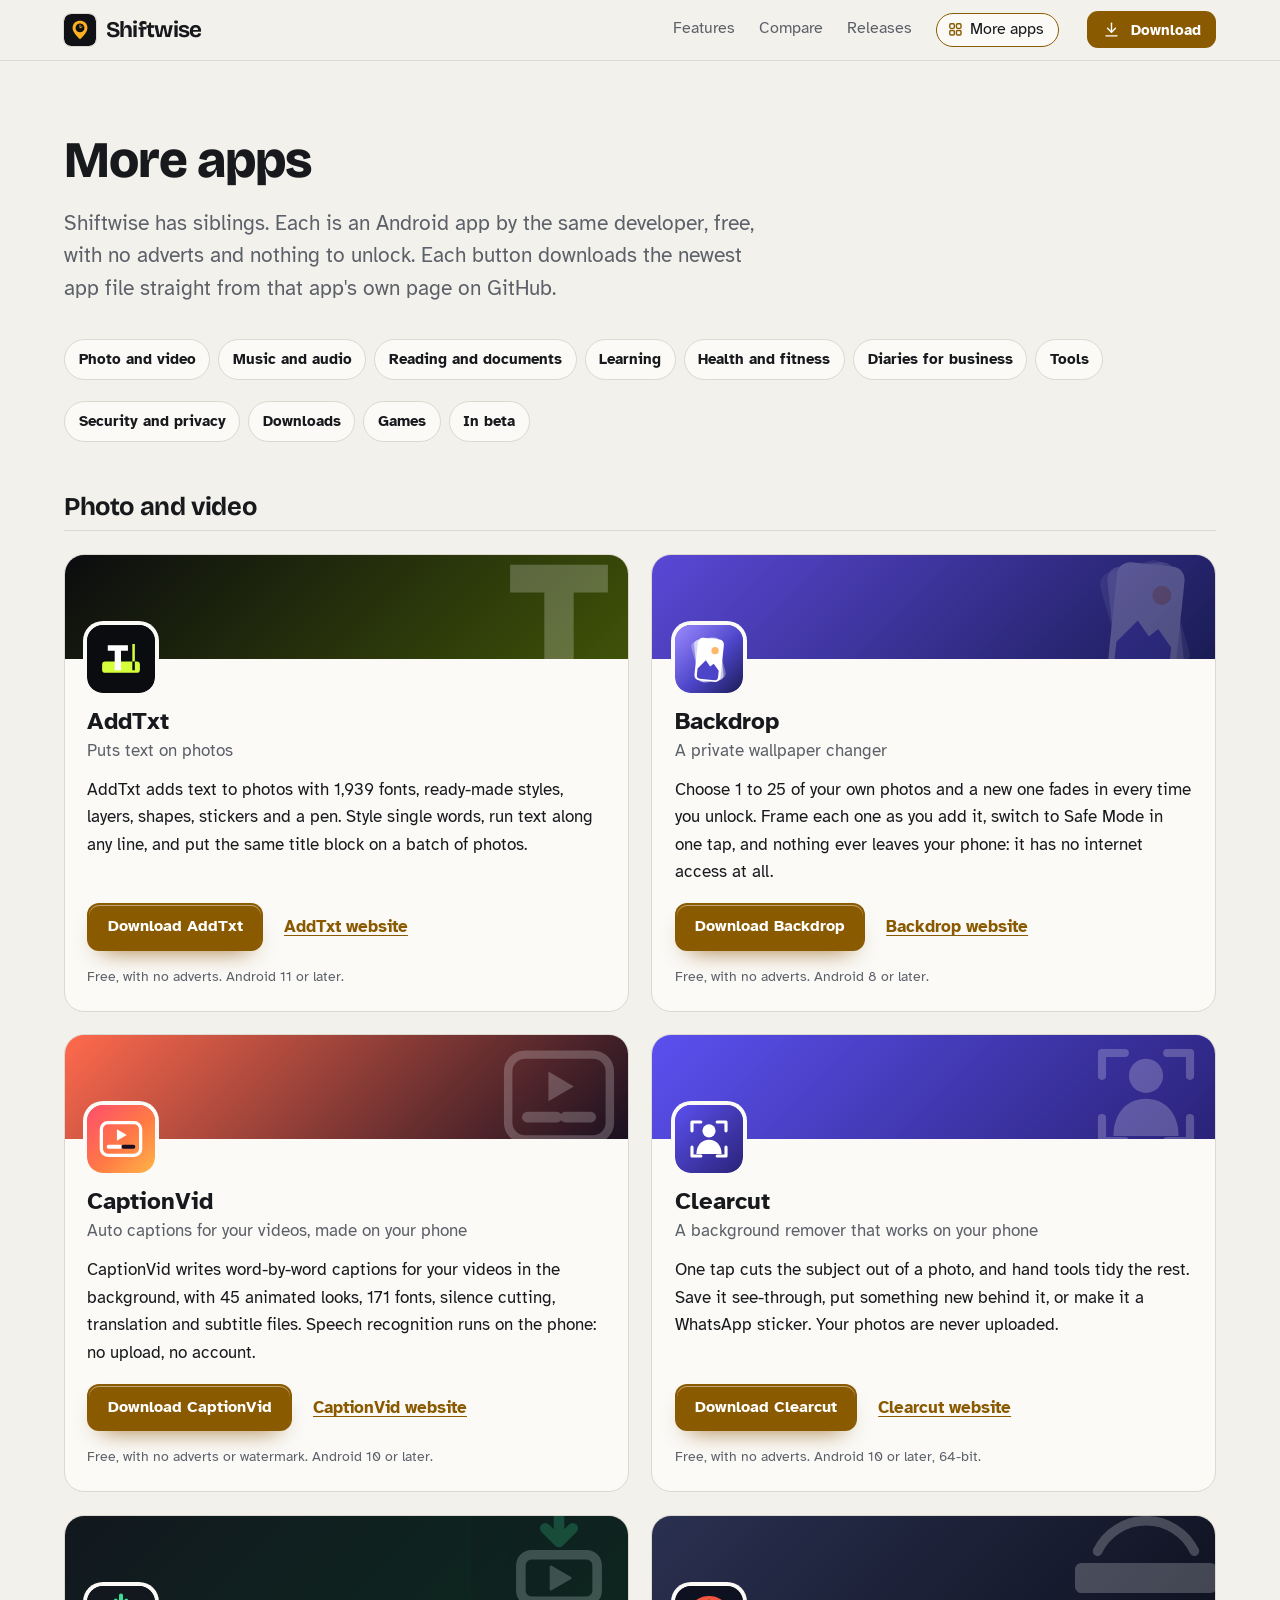
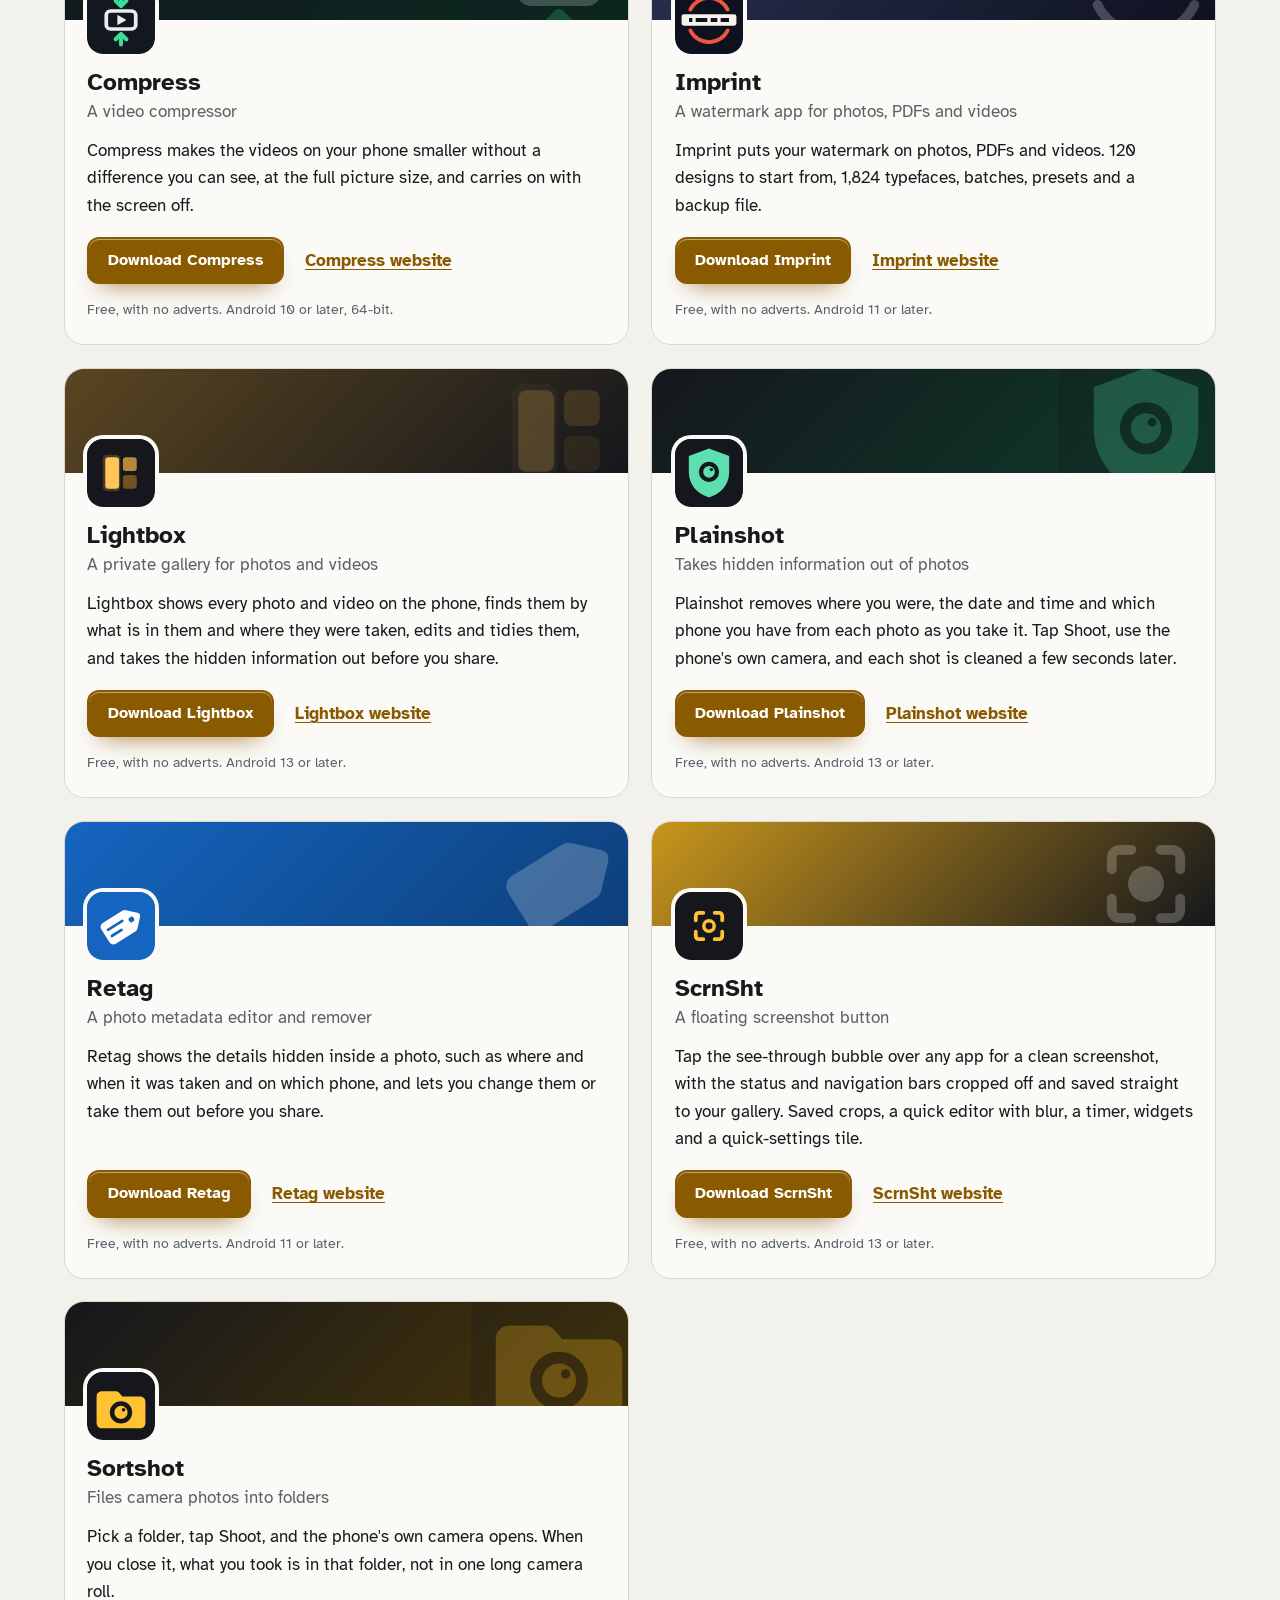
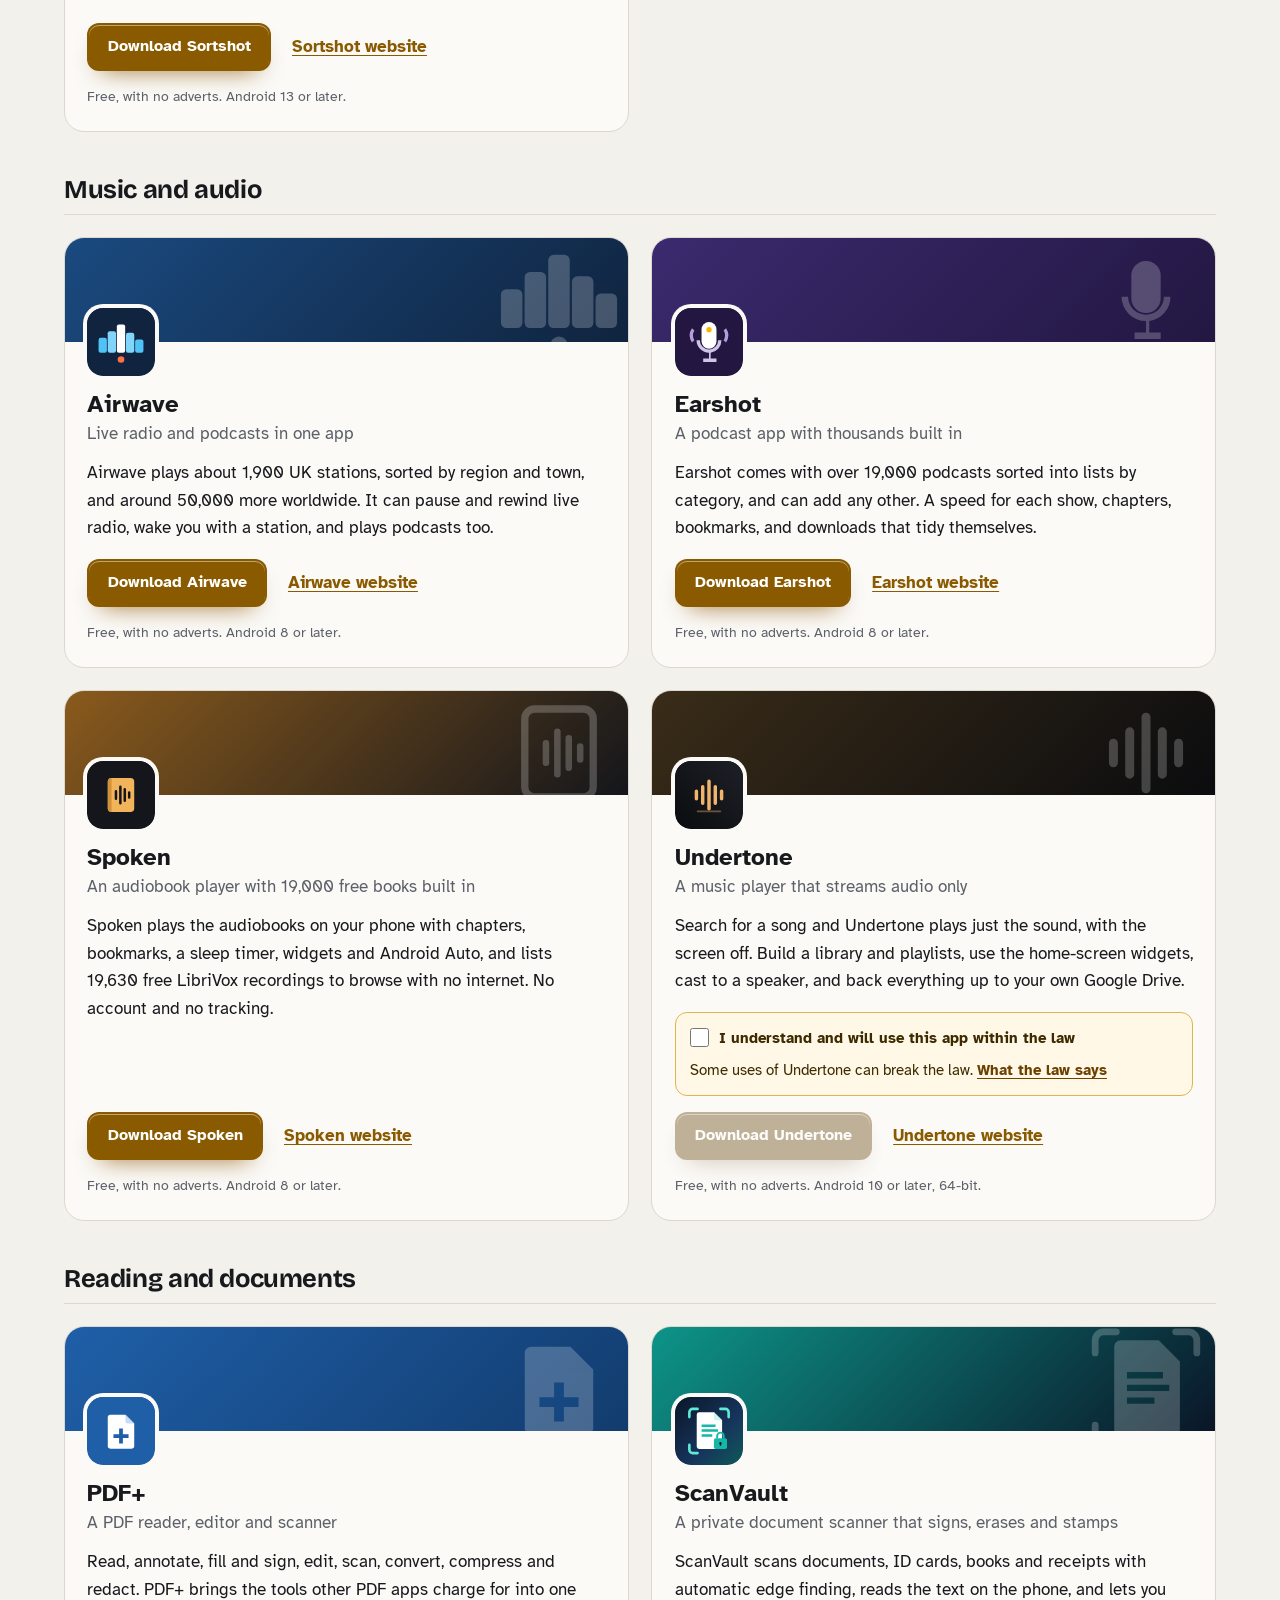
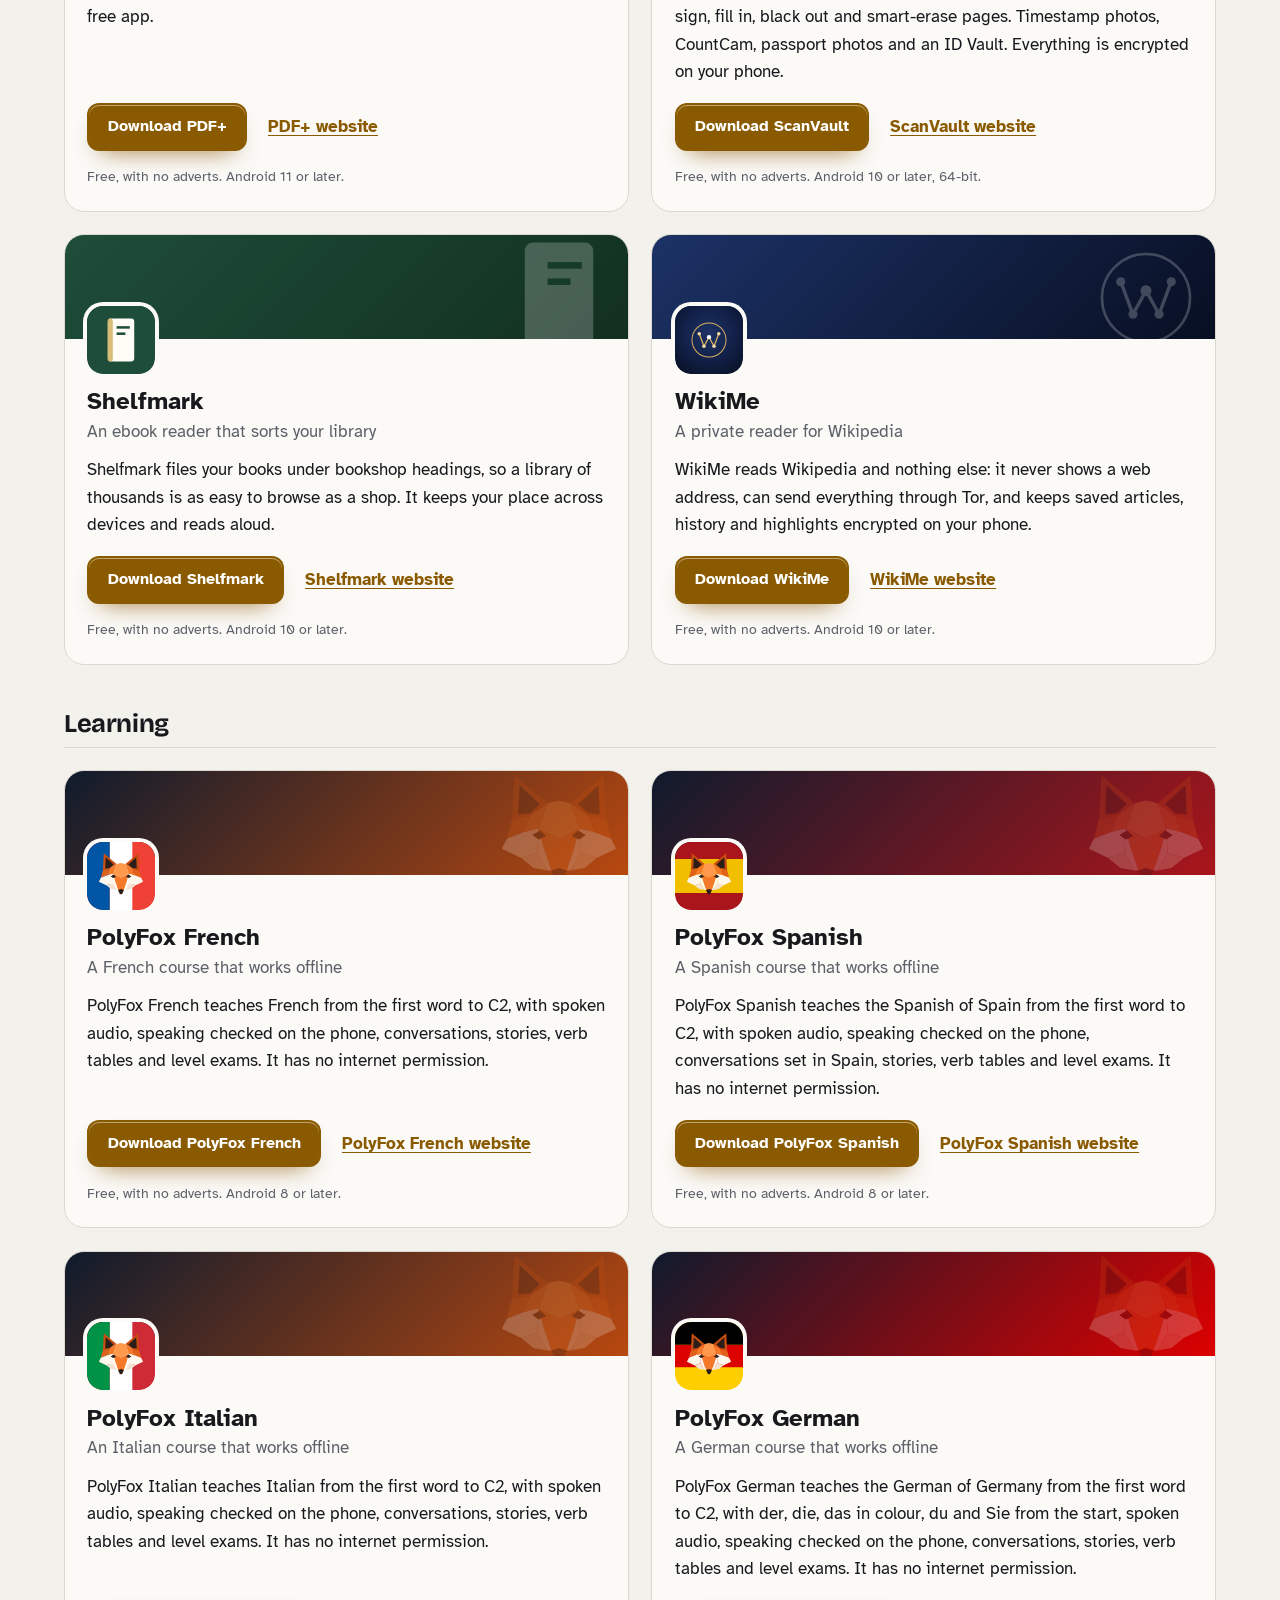
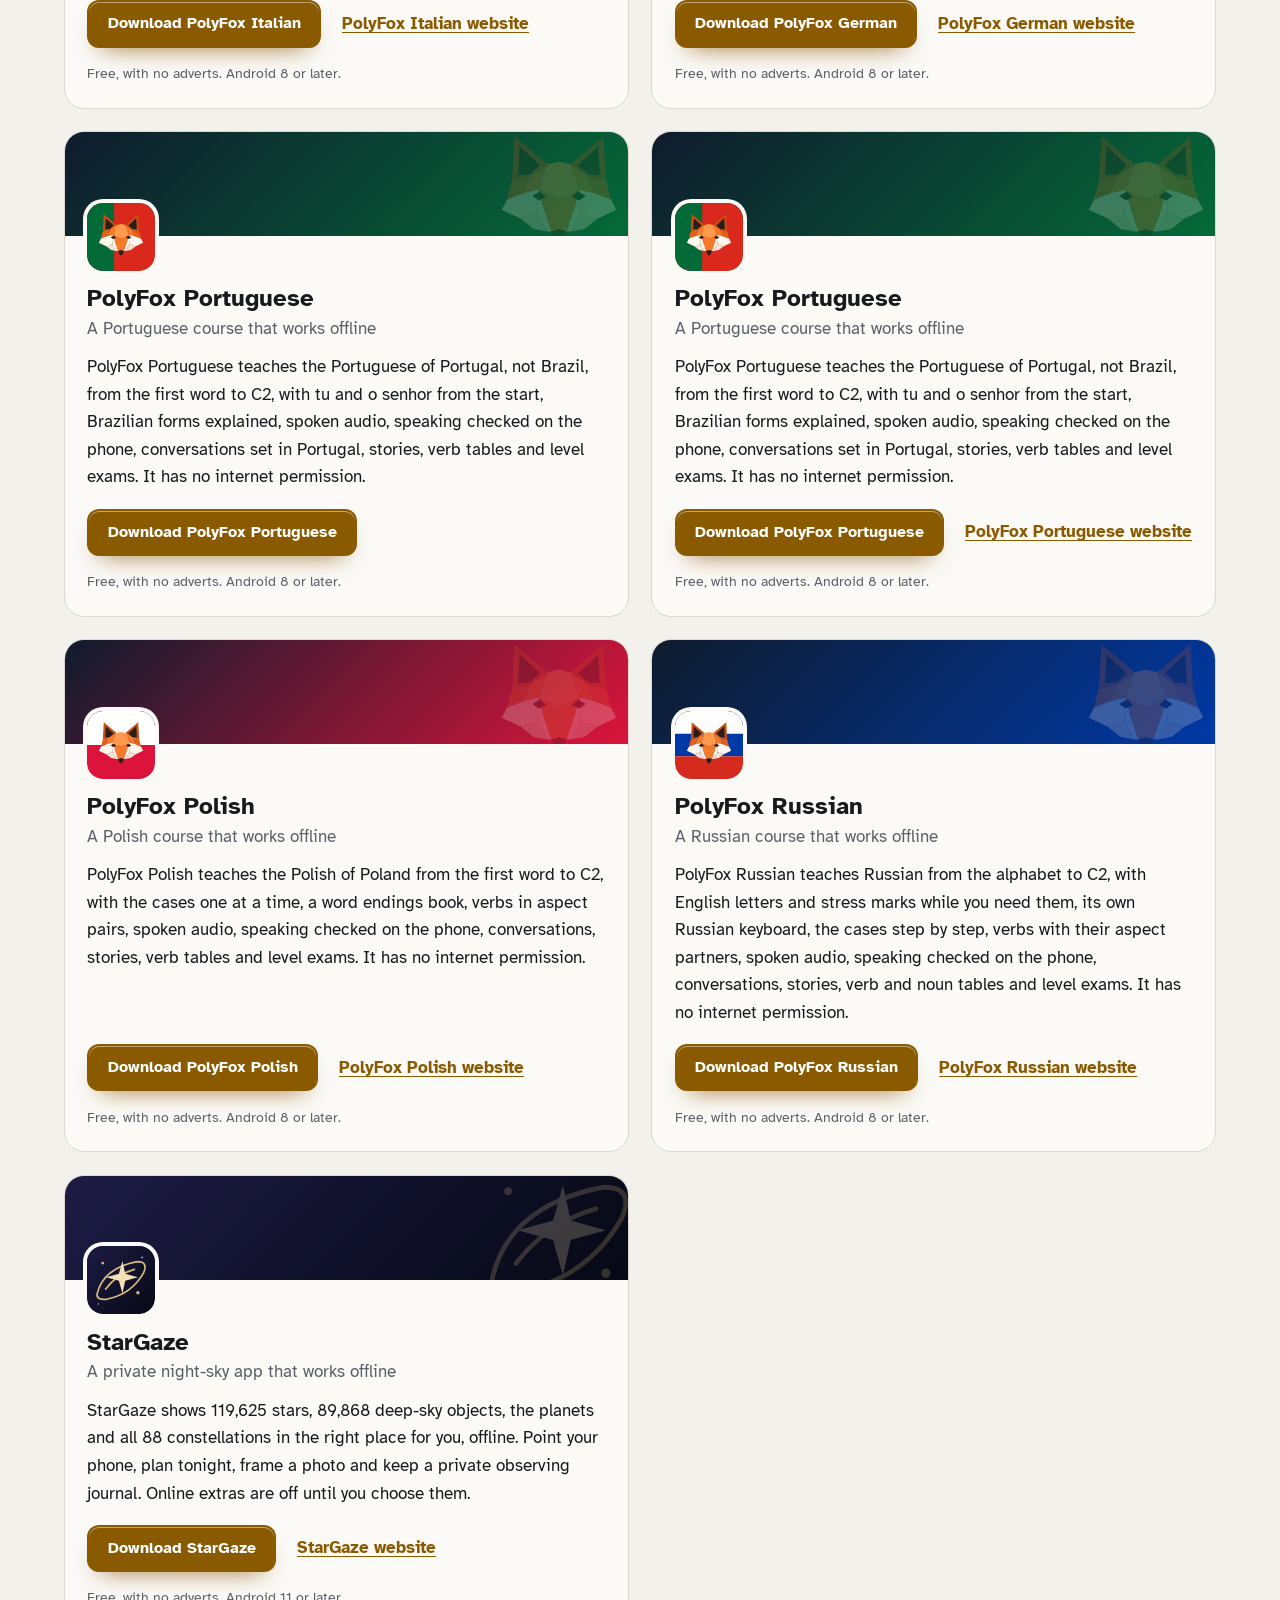
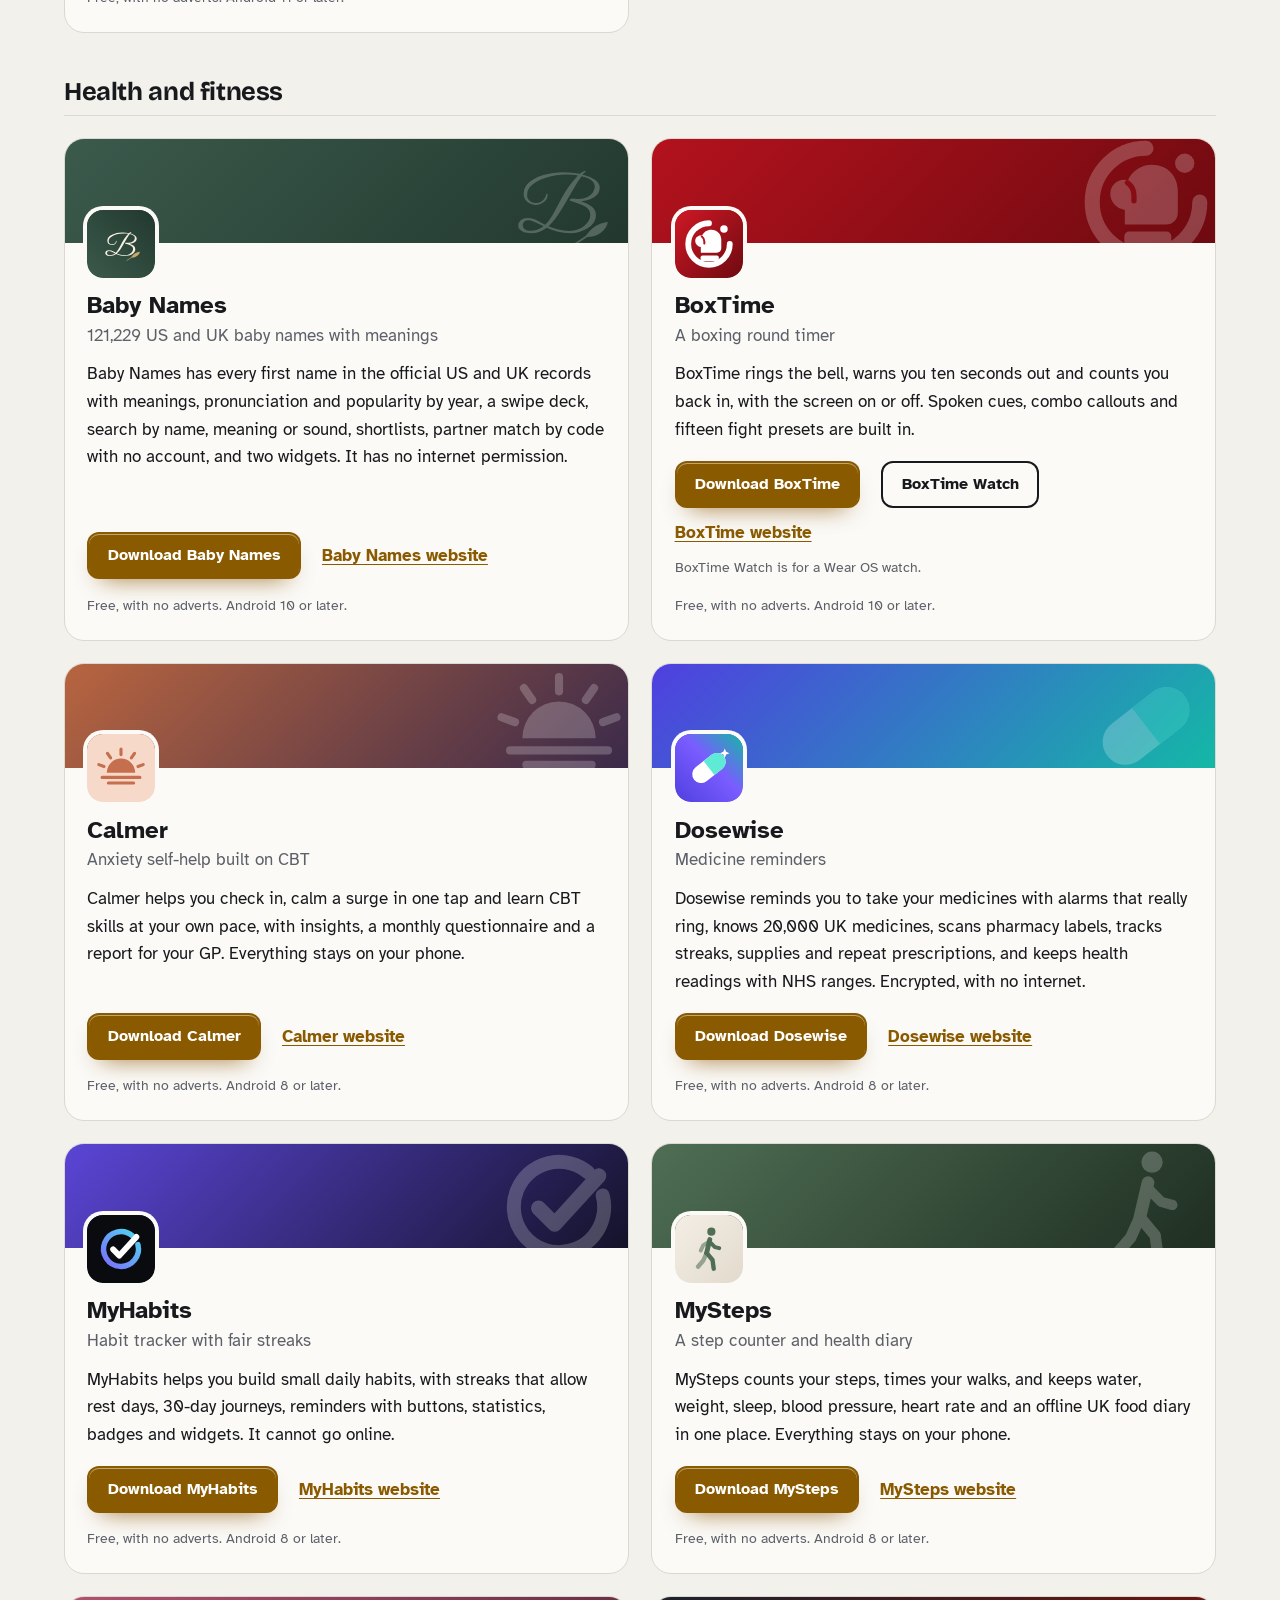
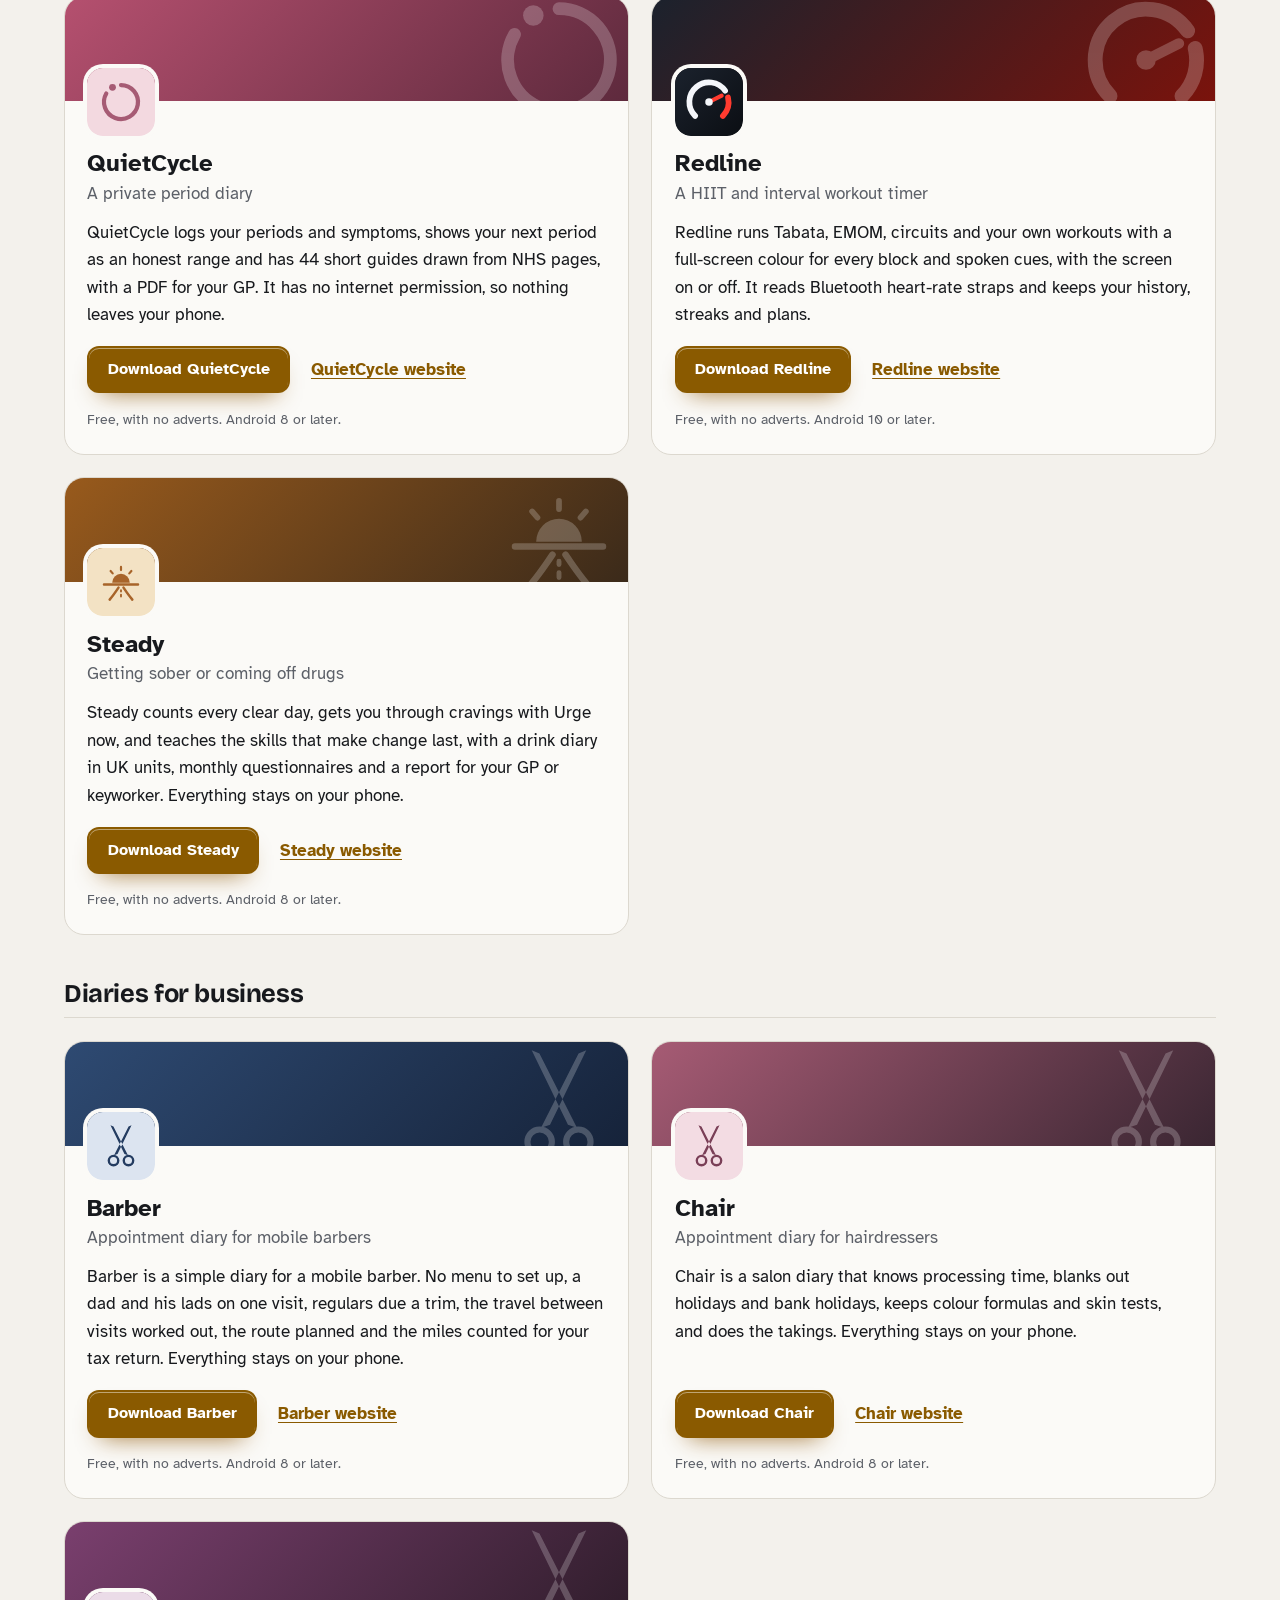
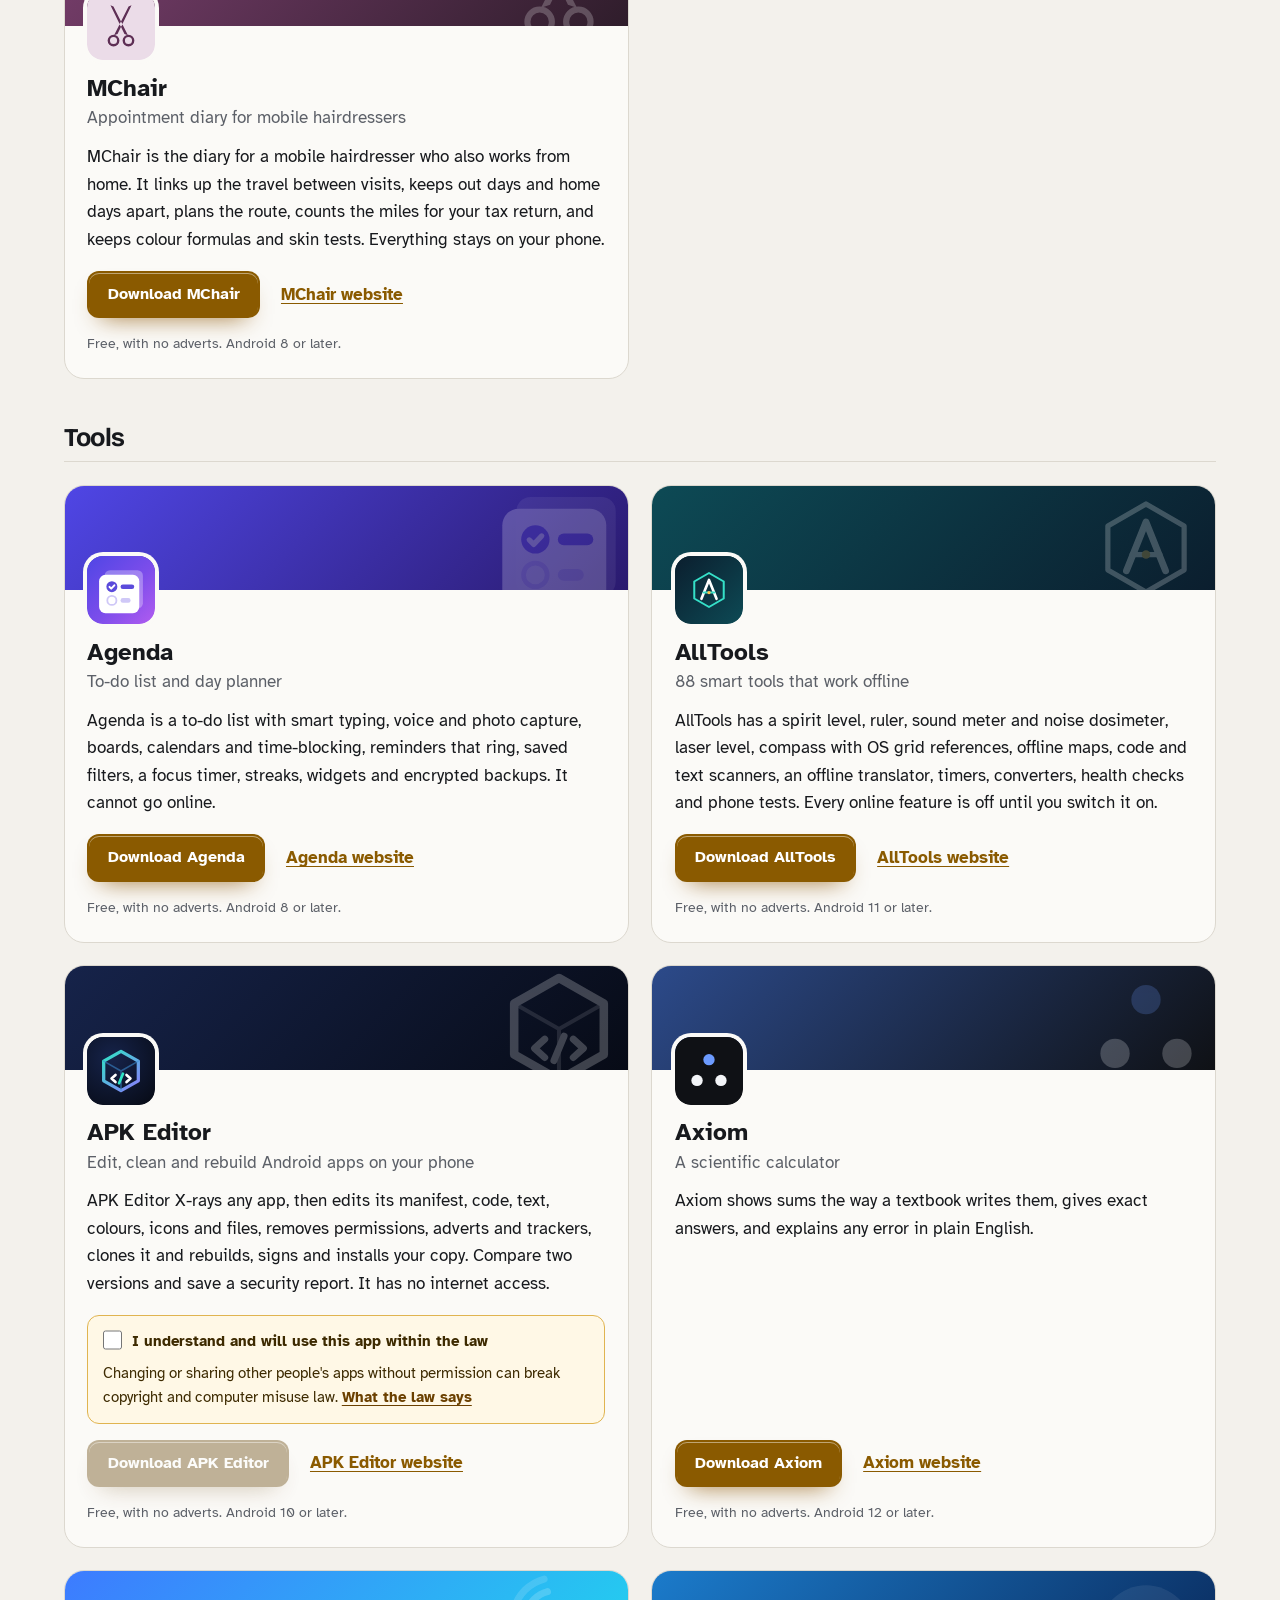
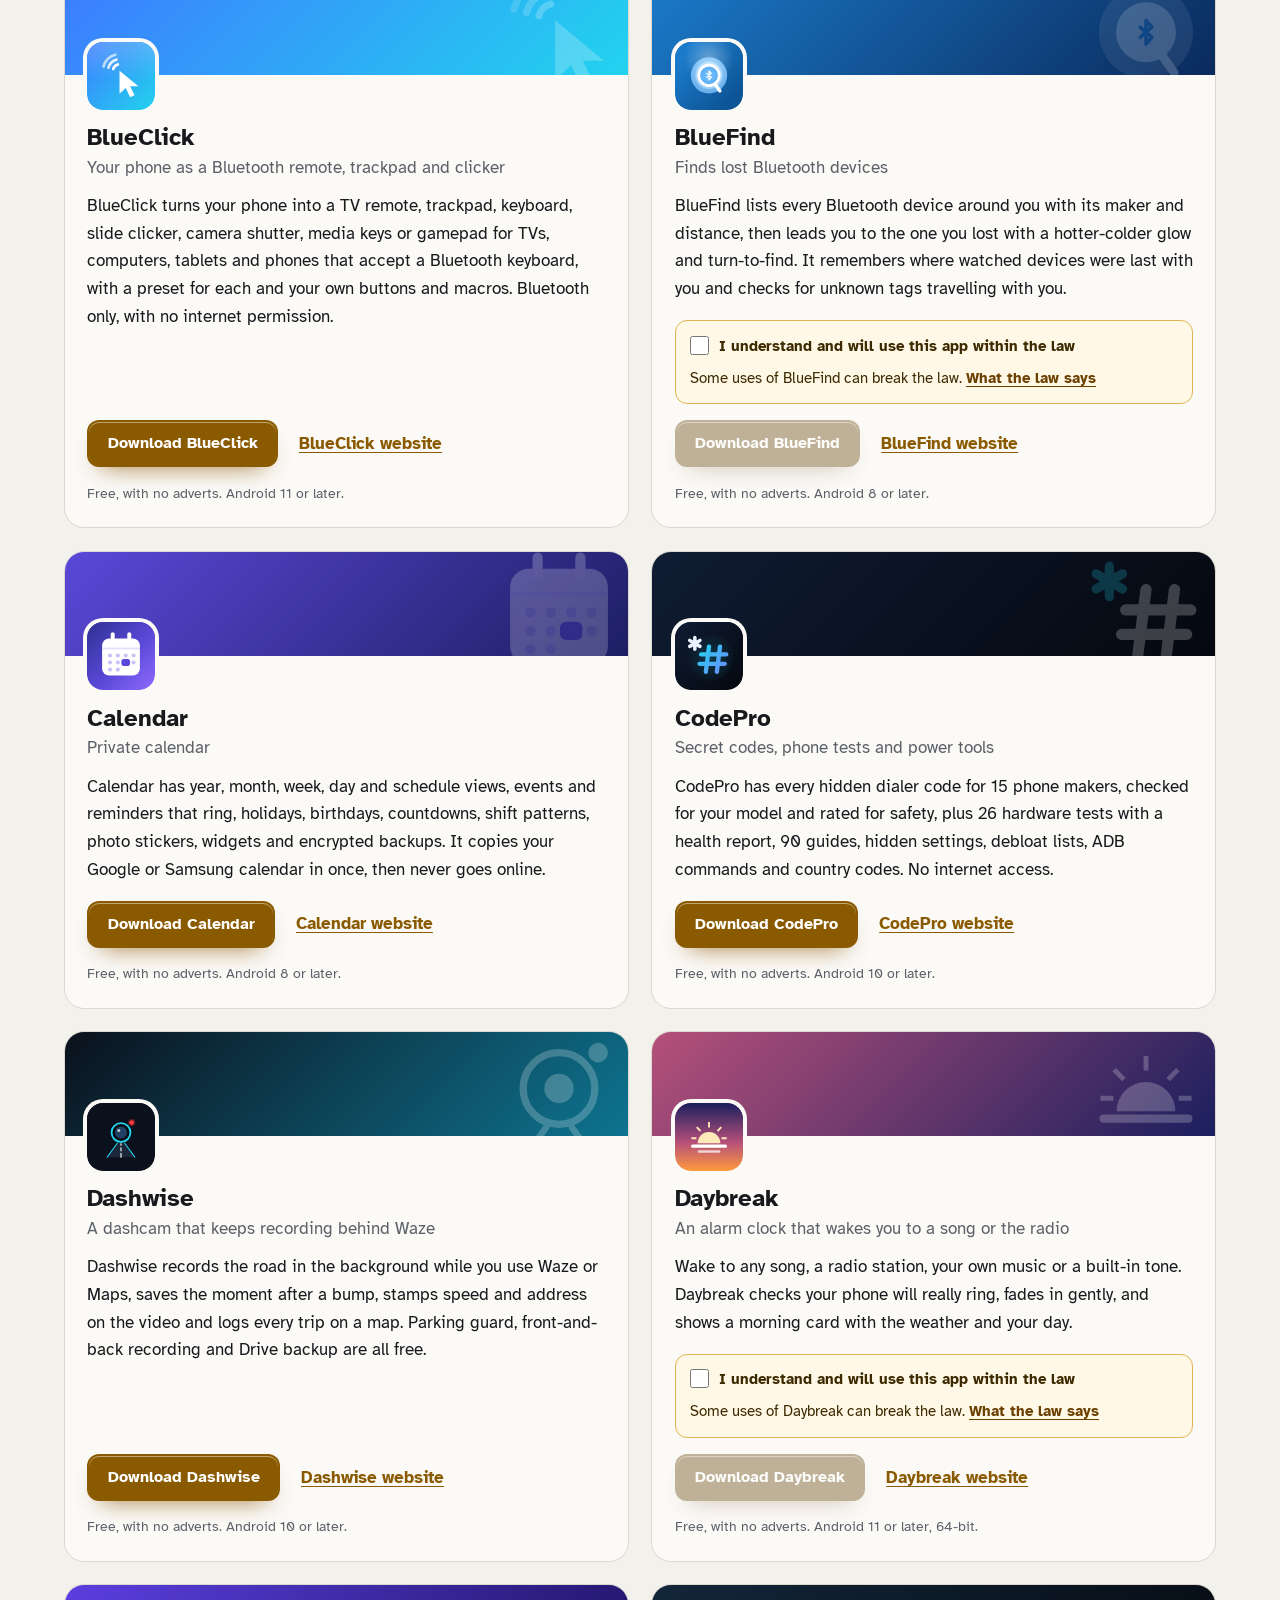
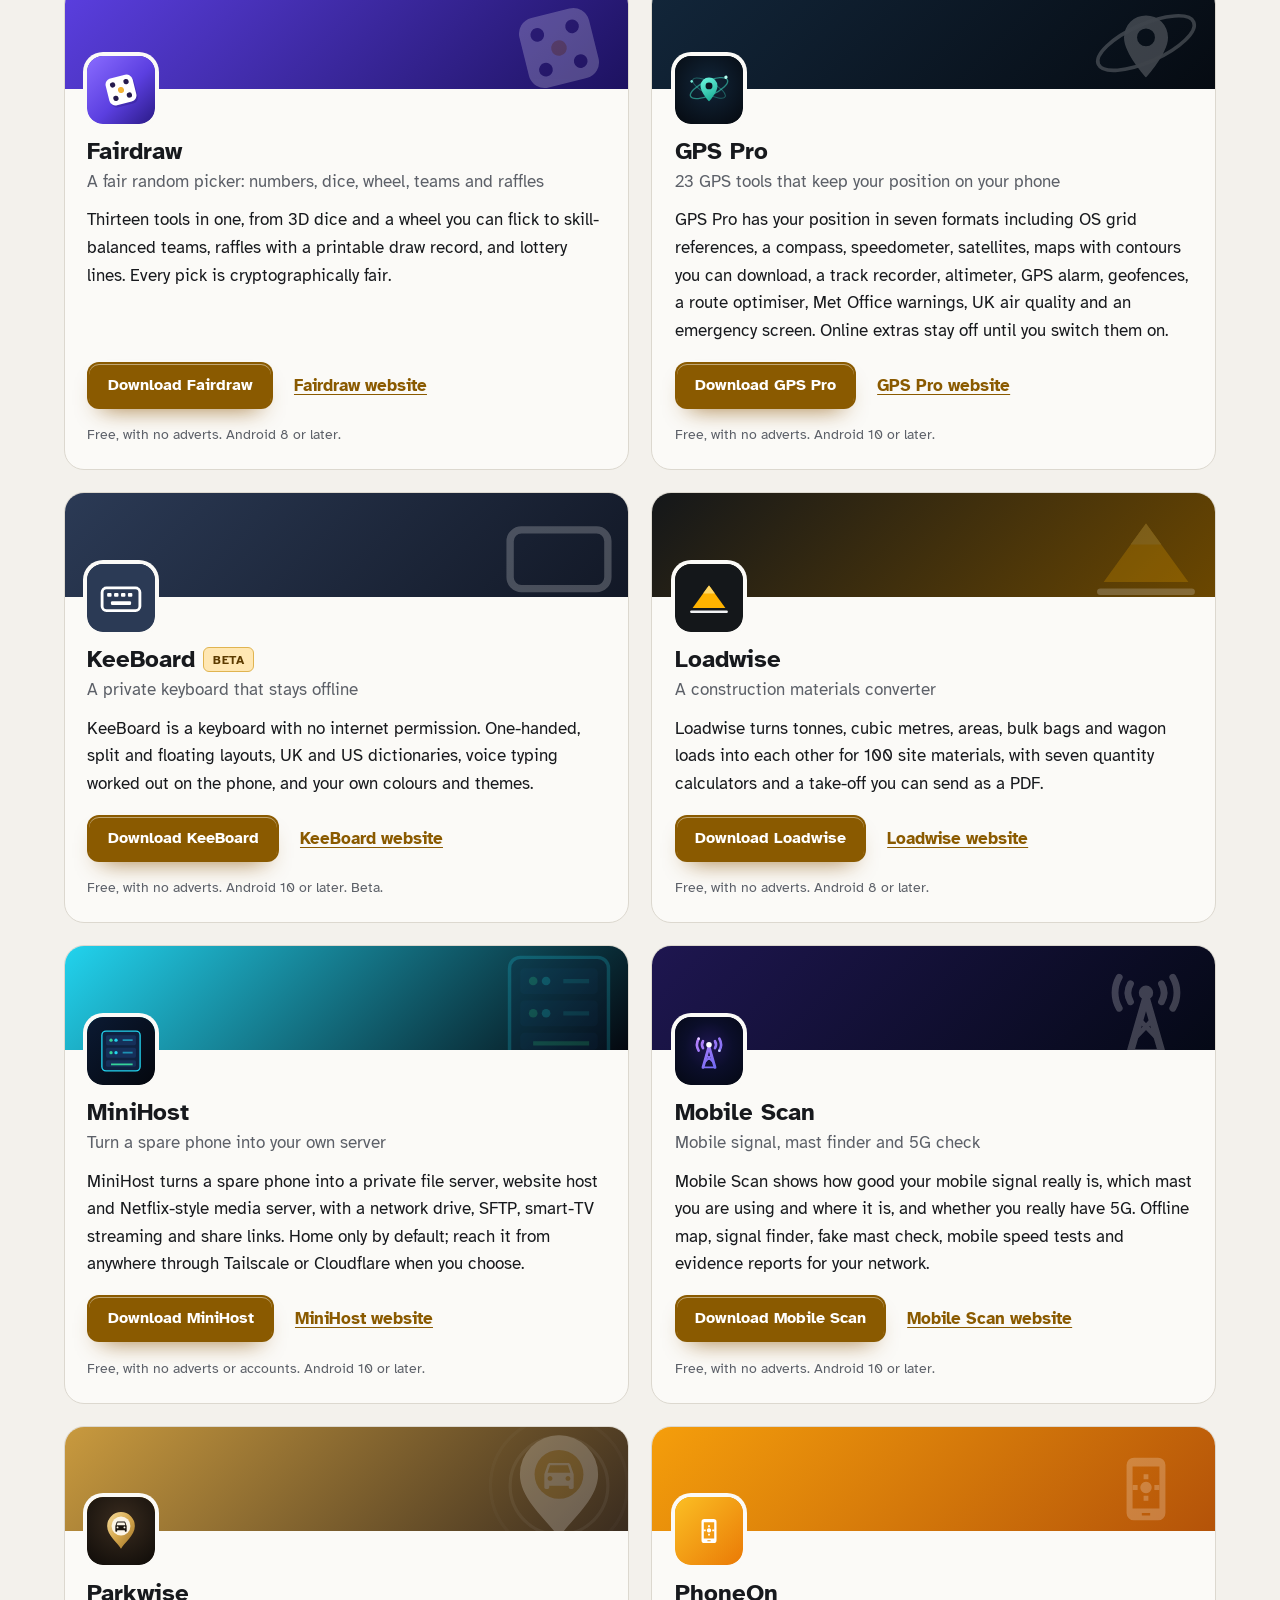
==== commit 05541227: "More apps: add BlueClick" ====
--- a/more-apps.html
+++ b/more-apps.html
@@ -4,7 +4,7 @@
 <meta charset="utf-8">
 <meta name="viewport" content="width=device-width, initial-scale=1">
 <title>More free Android apps from the maker of Shiftwise</title>
-<meta name="description" content="All 97 free Android apps from the maker of Shiftwise, in one list by category, each with its download and a link to its website.">
+<meta name="description" content="All 98 free Android apps from the maker of Shiftwise, in one list by category, each with its download and a link to its website.">
 <meta name="author" content="Jonathan Jackson">
 <link rel="canonical" href="https://customgpter.github.io/shiftwise/more-apps.html">
 <meta name="theme-color" content="#f3f1ec" media="(prefers-color-scheme: light)">
@@ -12,7 +12,7 @@
 <meta property="og:type" content="website">
 <meta property="og:site_name" content="Shiftwise">
 <meta property="og:title" content="More free Android apps from the maker of Shiftwise">
-<meta property="og:description" content="All 97 free Android apps from the maker of Shiftwise, in one list by category, each with its download and a link to its website.">
+<meta property="og:description" content="All 98 free Android apps from the maker of Shiftwise, in one list by category, each with its download and a link to its website.">
 <meta property="og:url" content="https://customgpter.github.io/shiftwise/more-apps.html">
 <meta property="og:image" content="https://customgpter.github.io/shiftwise/assets/og.png">
 <meta property="og:image:width" content="1200">
@@ -26,7 +26,7 @@
 <link rel="preload" href="./assets/fonts/atkinson-hyperlegible-latin-400-normal.woff2" as="font" type="font/woff2" crossorigin>
 <link rel="stylesheet" href="./assets/site.css?v=1">
 <link rel="stylesheet" href="./assets/house.css?v=1">
-<script type="application/ld+json">{"@context":"https://schema.org","@type":"ItemList","name":"Apps from the maker of Shiftwise","url":"https://customgpter.github.io/shiftwise/more-apps.html","itemListElement":[{"@type":"ListItem","position":1,"name":"AddTxt","url":"https://customgpter.github.io/addtxt/"},{"@type":"ListItem","position":2,"name":"Backdrop","url":"https://customgpter.github.io/backdrop/"},{"@type":"ListItem","position":3,"name":"CaptionVid","url":"https://customgpter.github.io/captionvid/"},{"@type":"ListItem","position":4,"name":"Clearcut","url":"https://customgpter.github.io/clearcut/"},{"@type":"ListItem","position":5,"name":"Compress","url":"https://customgpter.github.io/compress/"},{"@type":"ListItem","position":6,"name":"Imprint","url":"https://customgpter.github.io/imprint/"},{"@type":"ListItem","position":7,"name":"Lightbox","url":"https://customgpter.github.io/lightbox/"},{"@type":"ListItem","position":8,"name":"Plainshot","url":"https://customgpter.github.io/plainshot/"},{"@type":"ListItem","position":9,"name":"Retag","url":"https://customgpter.github.io/retag/"},{"@type":"ListItem","position":10,"name":"ScrnSht","url":"https://customgpter.github.io/scrnsht/"},{"@type":"ListItem","position":11,"name":"Sortshot","url":"https://customgpter.github.io/sortshot/"},{"@type":"ListItem","position":12,"name":"Airwave","url":"https://customgpter.github.io/airwave/"},{"@type":"ListItem","position":13,"name":"Earshot","url":"https://customgpter.github.io/earshot/"},{"@type":"ListItem","position":14,"name":"Spoken","url":"https://customgpter.github.io/spoken/"},{"@type":"ListItem","position":15,"name":"Undertone","url":"https://customgpter.github.io/undertone/"},{"@type":"ListItem","position":16,"name":"PDF+","url":"https://customgpter.github.io/pdfplus/"},{"@type":"ListItem","position":17,"name":"ScanVault","url":"https://customgpter.github.io/scanvault/"},{"@type":"ListItem","position":18,"name":"Shelfmark","url":"https://customgpter.github.io/shelfmark/"},{"@type":"ListItem","position":19,"name":"WikiMe","url":"https://customgpter.github.io/wikime/"},{"@type":"ListItem","position":20,"name":"PolyFox French","url":"https://customgpter.github.io/polyfox/"},{"@type":"ListItem","position":21,"name":"PolyFox German","url":"https://customgpter.github.io/polyfox-german/"},{"@type":"ListItem","position":22,"name":"PolyFox Portuguese","url":"https://customgpter.github.io/polyfox-portuguese/"},{"@type":"ListItem","position":23,"name":"PolyFox Polish","url":"https://customgpter.github.io/polyfox-polish/"},{"@type":"ListItem","position":24,"name":"PolyFox Russian","url":"https://customgpter.github.io/polyfox-russian/"},{"@type":"ListItem","position":25,"name":"StarGaze","url":"https://customgpter.github.io/stargaze/"},{"@type":"ListItem","position":26,"name":"Baby Names","url":"https://customgpter.github.io/babynames/"},{"@type":"ListItem","position":27,"name":"BoxTime","url":"https://customgpter.github.io/boxtime/"},{"@type":"ListItem","position":28,"name":"Calmer","url":"https://customgpter.github.io/calmer/"},{"@type":"ListItem","position":29,"name":"Dosewise","url":"https://customgpter.github.io/dosewise/"},{"@type":"ListItem","position":30,"name":"MyHabits","url":"https://customgpter.github.io/myhabits/"},{"@type":"ListItem","position":31,"name":"MySteps","url":"https://customgpter.github.io/mysteps/"},{"@type":"ListItem","position":32,"name":"QuietCycle","url":"https://customgpter.github.io/quietcycle/"},{"@type":"ListItem","position":33,"name":"Redline","url":"https://customgpter.github.io/redline/"},{"@type":"ListItem","position":34,"name":"Steady","url":"https://customgpter.github.io/steady/"},{"@type":"ListItem","position":35,"name":"Barber","url":"https://customgpter.github.io/barber/"},{"@type":"ListItem","position":36,"name":"Chair","url":"https://customgpter.github.io/chair/"},{"@type":"ListItem","position":37,"name":"MChair","url":"https://customgpter.github.io/mchair/"},{"@type":"ListItem","position":38,"name":"Agenda","url":"https://customgpter.github.io/agenda/"},{"@type":"ListItem","position":39,"name":"AllTools","url":"https://customgpter.github.io/alltools/"},{"@type":"ListItem","position":40,"name":"APK Editor","url":"https://customgpter.github.io/apkeditor/"},{"@type":"ListItem","position":41,"name":"Axiom","url":"https://customgpter.github.io/axiom/"},{"@type":"ListItem","position":42,"name":"BlueFind","url":"https://customgpter.github.io/bluefind/"},{"@type":"ListItem","position":43,"name":"Calendar","url":"https://customgpter.github.io/calendar/"},{"@type":"ListItem","position":44,"name":"CodePro","url":"https://customgpter.github.io/codepro/"},{"@type":"ListItem","position":45,"name":"Dashwise","url":"https://customgpter.github.io/dashwise/"},{"@type":"ListItem","position":46,"name":"Daybreak","url":"https://customgpter.github.io/daybreak/"},{"@type":"ListItem","position":47,"name":"Fairdraw","url":"https://customgpter.github.io/fairdraw/"},{"@type":"ListItem","position":48,"name":"GPS Pro","url":"https://customgpter.github.io/gpspro/"},{"@type":"ListItem","position":49,"name":"KeeBoard","url":"https://customgpter.github.io/keeboard/"},{"@type":"ListItem","position":50,"name":"Loadwise","url":"https://customgpter.github.io/loadwise/"},{"@type":"ListItem","position":51,"name":"MiniHost","url":"https://customgpter.github.io/minihost/"},{"@type":"ListItem","position":52,"name":"Mobile Scan","url":"https://customgpter.github.io/mobilescan/"},{"@type":"ListItem","position":53,"name":"Parkwise","url":"https://customgpter.github.io/parkwise/"},{"@type":"ListItem","position":54,"name":"Pocketmind","url":"https://customgpter.github.io/pocketmind/"},{"@type":"ListItem","position":55,"name":"Refine","url":"https://customgpter.github.io/refine/"},{"@type":"ListItem","position":56,"name":"Shiftwise","url":"https://customgpter.github.io/shiftwise/"},{"@type":"ListItem","position":57,"name":"SimpleCalc","url":"https://customgpter.github.io/simplecalc/"},{"@type":"ListItem","position":58,"name":"Skyline","url":"https://customgpter.github.io/skyline/"},{"@type":"ListItem","position":59,"name":"Slipway","url":"https://customgpter.github.io/slipway/"},{"@type":"ListItem","position":60,"name":"Tagger","url":"https://customgpter.github.io/tagger/"},{"@type":"ListItem","position":61,"name":"TotalClean","url":"https://customgpter.github.io/totalclean/"},{"@type":"ListItem","position":62,"name":"TVLink","url":"https://customgpter.github.io/tvlink/"},{"@type":"ListItem","position":63,"name":"Unbox","url":"https://customgpter.github.io/unbox/"},{"@type":"ListItem","position":64,"name":"WhatsKeep","url":"https://customgpter.github.io/whatskeep/"},{"@type":"ListItem","position":65,"name":"WiFi Scan","url":"https://customgpter.github.io/wifiscan/"},{"@type":"ListItem","position":66,"name":"Auditly","url":"https://customgpter.github.io/auditly/"},{"@type":"ListItem","position":67,"name":"Backchannel","url":"https://customgpter.github.io/backchannel/"},{"@type":"ListItem","position":68,"name":"ENotes","url":"https://customgpter.github.io/enotes/"},{"@type":"ListItem","position":69,"name":"FindMe","url":"https://customgpter.github.io/findme/"},{"@type":"ListItem","position":70,"name":"iLock","url":"https://customgpter.github.io/ilock/"},{"@type":"ListItem","position":71,"name":"ImSafe","url":"https://customgpter.github.io/imsafe/"},{"@type":"ListItem","position":72,"name":"IShred","url":"https://customgpter.github.io/ishred/"},{"@type":"ListItem","position":73,"name":"LockBox","url":"https://customgpter.github.io/lockbox/"},{"@type":"ListItem","position":74,"name":"PassVault","url":"https://customgpter.github.io/passvault/"},{"@type":"ListItem","position":75,"name":"SpyFind","url":"https://customgpter.github.io/spyfind/"},{"@type":"ListItem","position":76,"name":"TextWipe","url":"https://customgpter.github.io/textwipe/"},{"@type":"ListItem","position":77,"name":"Tracewire","url":"https://customgpter.github.io/tracewire/"},{"@type":"ListItem","position":78,"name":"Vigil","url":"https://customgpter.github.io/vigil/"},{"@type":"ListItem","position":79,"name":"Grab","url":"https://customgpter.github.io/grab/"},{"@type":"ListItem","position":80,"name":"Swarm","url":"https://customgpter.github.io/swarm/"},{"@type":"ListItem","position":81,"name":"Plane Games","url":"https://customgpter.github.io/plane-games/"},{"@type":"ListItem","position":82,"name":"Ninefold","url":"https://customgpter.github.io/ninefold/"},{"@type":"ListItem","position":83,"name":"Cubewise","url":"https://customgpter.github.io/cubewise/"},{"@type":"ListItem","position":84,"name":"Tilewise","url":"https://customgpter.github.io/tilewise/"},{"@type":"ListItem","position":85,"name":"Letterwise","url":"https://customgpter.github.io/letterwise/"},{"@type":"ListItem","position":86,"name":"Kingside","url":"https://customgpter.github.io/kingside/"},{"@type":"ListItem","position":87,"name":"Deckhand","url":"https://customgpter.github.io/deckhand/"},{"@type":"ListItem","position":88,"name":"SNESForge","url":"https://customgpter.github.io/snesforge/"},{"@type":"ListItem","position":89,"name":"Fame Boy","url":"https://customgpter.github.io/fameboy/"},{"@type":"ListItem","position":90,"name":"PSPPro","url":"https://customgpter.github.io/psppro/"},{"@type":"ListItem","position":91,"name":"MegaGen","url":"https://customgpter.github.io/megagen/"},{"@type":"ListItem","position":92,"name":"QVR","url":"https://customgpter.github.io/qvr/"},{"@type":"ListItem","position":93,"name":"QVR Watch","url":"https://customgpter.github.io/qvr-watch/"},{"@type":"ListItem","position":94,"name":"QVRLite","url":"https://customgpter.github.io/qvrlite/"},{"@type":"ListItem","position":95,"name":"Onionz","url":"https://customgpter.github.io/onionz/"},{"@type":"ListItem","position":96,"name":"OnionzWeb","url":"https://customgpter.github.io/onionzweb/"}]}</script>
+<script type="application/ld+json">{"@context":"https://schema.org","@type":"ItemList","name":"Apps from the maker of Shiftwise","url":"https://customgpter.github.io/shiftwise/more-apps.html","itemListElement":[{"@type":"ListItem","position":1,"name":"AddTxt","url":"https://customgpter.github.io/addtxt/"},{"@type":"ListItem","position":2,"name":"Backdrop","url":"https://customgpter.github.io/backdrop/"},{"@type":"ListItem","position":3,"name":"CaptionVid","url":"https://customgpter.github.io/captionvid/"},{"@type":"ListItem","position":4,"name":"Clearcut","url":"https://customgpter.github.io/clearcut/"},{"@type":"ListItem","position":5,"name":"Compress","url":"https://customgpter.github.io/compress/"},{"@type":"ListItem","position":6,"name":"Imprint","url":"https://customgpter.github.io/imprint/"},{"@type":"ListItem","position":7,"name":"Lightbox","url":"https://customgpter.github.io/lightbox/"},{"@type":"ListItem","position":8,"name":"Plainshot","url":"https://customgpter.github.io/plainshot/"},{"@type":"ListItem","position":9,"name":"Retag","url":"https://customgpter.github.io/retag/"},{"@type":"ListItem","position":10,"name":"ScrnSht","url":"https://customgpter.github.io/scrnsht/"},{"@type":"ListItem","position":11,"name":"Sortshot","url":"https://customgpter.github.io/sortshot/"},{"@type":"ListItem","position":12,"name":"Airwave","url":"https://customgpter.github.io/airwave/"},{"@type":"ListItem","position":13,"name":"Earshot","url":"https://customgpter.github.io/earshot/"},{"@type":"ListItem","position":14,"name":"Spoken","url":"https://customgpter.github.io/spoken/"},{"@type":"ListItem","position":15,"name":"Undertone","url":"https://customgpter.github.io/undertone/"},{"@type":"ListItem","position":16,"name":"PDF+","url":"https://customgpter.github.io/pdfplus/"},{"@type":"ListItem","position":17,"name":"ScanVault","url":"https://customgpter.github.io/scanvault/"},{"@type":"ListItem","position":18,"name":"Shelfmark","url":"https://customgpter.github.io/shelfmark/"},{"@type":"ListItem","position":19,"name":"WikiMe","url":"https://customgpter.github.io/wikime/"},{"@type":"ListItem","position":20,"name":"PolyFox French","url":"https://customgpter.github.io/polyfox/"},{"@type":"ListItem","position":21,"name":"PolyFox German","url":"https://customgpter.github.io/polyfox-german/"},{"@type":"ListItem","position":22,"name":"PolyFox Portuguese","url":"https://customgpter.github.io/polyfox-portuguese/"},{"@type":"ListItem","position":23,"name":"PolyFox Polish","url":"https://customgpter.github.io/polyfox-polish/"},{"@type":"ListItem","position":24,"name":"PolyFox Russian","url":"https://customgpter.github.io/polyfox-russian/"},{"@type":"ListItem","position":25,"name":"StarGaze","url":"https://customgpter.github.io/stargaze/"},{"@type":"ListItem","position":26,"name":"Baby Names","url":"https://customgpter.github.io/babynames/"},{"@type":"ListItem","position":27,"name":"BoxTime","url":"https://customgpter.github.io/boxtime/"},{"@type":"ListItem","position":28,"name":"Calmer","url":"https://customgpter.github.io/calmer/"},{"@type":"ListItem","position":29,"name":"Dosewise","url":"https://customgpter.github.io/dosewise/"},{"@type":"ListItem","position":30,"name":"MyHabits","url":"https://customgpter.github.io/myhabits/"},{"@type":"ListItem","position":31,"name":"MySteps","url":"https://customgpter.github.io/mysteps/"},{"@type":"ListItem","position":32,"name":"QuietCycle","url":"https://customgpter.github.io/quietcycle/"},{"@type":"ListItem","position":33,"name":"Redline","url":"https://customgpter.github.io/redline/"},{"@type":"ListItem","position":34,"name":"Steady","url":"https://customgpter.github.io/steady/"},{"@type":"ListItem","position":35,"name":"Barber","url":"https://customgpter.github.io/barber/"},{"@type":"ListItem","position":36,"name":"Chair","url":"https://customgpter.github.io/chair/"},{"@type":"ListItem","position":37,"name":"MChair","url":"https://customgpter.github.io/mchair/"},{"@type":"ListItem","position":38,"name":"Agenda","url":"https://customgpter.github.io/agenda/"},{"@type":"ListItem","position":39,"name":"AllTools","url":"https://customgpter.github.io/alltools/"},{"@type":"ListItem","position":40,"name":"APK Editor","url":"https://customgpter.github.io/apkeditor/"},{"@type":"ListItem","position":41,"name":"Axiom","url":"https://customgpter.github.io/axiom/"},{"@type":"ListItem","position":42,"name":"BlueClick","url":"https://customgpter.github.io/blueclick/"},{"@type":"ListItem","position":43,"name":"BlueFind","url":"https://customgpter.github.io/bluefind/"},{"@type":"ListItem","position":44,"name":"Calendar","url":"https://customgpter.github.io/calendar/"},{"@type":"ListItem","position":45,"name":"CodePro","url":"https://customgpter.github.io/codepro/"},{"@type":"ListItem","position":46,"name":"Dashwise","url":"https://customgpter.github.io/dashwise/"},{"@type":"ListItem","position":47,"name":"Daybreak","url":"https://customgpter.github.io/daybreak/"},{"@type":"ListItem","position":48,"name":"Fairdraw","url":"https://customgpter.github.io/fairdraw/"},{"@type":"ListItem","position":49,"name":"GPS Pro","url":"https://customgpter.github.io/gpspro/"},{"@type":"ListItem","position":50,"name":"KeeBoard","url":"https://customgpter.github.io/keeboard/"},{"@type":"ListItem","position":51,"name":"Loadwise","url":"https://customgpter.github.io/loadwise/"},{"@type":"ListItem","position":52,"name":"MiniHost","url":"https://customgpter.github.io/minihost/"},{"@type":"ListItem","position":53,"name":"Mobile Scan","url":"https://customgpter.github.io/mobilescan/"},{"@type":"ListItem","position":54,"name":"Parkwise","url":"https://customgpter.github.io/parkwise/"},{"@type":"ListItem","position":55,"name":"Pocketmind","url":"https://customgpter.github.io/pocketmind/"},{"@type":"ListItem","position":56,"name":"Refine","url":"https://customgpter.github.io/refine/"},{"@type":"ListItem","position":57,"name":"Shiftwise","url":"https://customgpter.github.io/shiftwise/"},{"@type":"ListItem","position":58,"name":"SimpleCalc","url":"https://customgpter.github.io/simplecalc/"},{"@type":"ListItem","position":59,"name":"Skyline","url":"https://customgpter.github.io/skyline/"},{"@type":"ListItem","position":60,"name":"Slipway","url":"https://customgpter.github.io/slipway/"},{"@type":"ListItem","position":61,"name":"Tagger","url":"https://customgpter.github.io/tagger/"},{"@type":"ListItem","position":62,"name":"TotalClean","url":"https://customgpter.github.io/totalclean/"},{"@type":"ListItem","position":63,"name":"TVLink","url":"https://customgpter.github.io/tvlink/"},{"@type":"ListItem","position":64,"name":"Unbox","url":"https://customgpter.github.io/unbox/"},{"@type":"ListItem","position":65,"name":"WhatsKeep","url":"https://customgpter.github.io/whatskeep/"},{"@type":"ListItem","position":66,"name":"WiFi Scan","url":"https://customgpter.github.io/wifiscan/"},{"@type":"ListItem","position":67,"name":"Auditly","url":"https://customgpter.github.io/auditly/"},{"@type":"ListItem","position":68,"name":"Backchannel","url":"https://customgpter.github.io/backchannel/"},{"@type":"ListItem","position":69,"name":"ENotes","url":"https://customgpter.github.io/enotes/"},{"@type":"ListItem","position":70,"name":"FindMe","url":"https://customgpter.github.io/findme/"},{"@type":"ListItem","position":71,"name":"iLock","url":"https://customgpter.github.io/ilock/"},{"@type":"ListItem","position":72,"name":"ImSafe","url":"https://customgpter.github.io/imsafe/"},{"@type":"ListItem","position":73,"name":"IShred","url":"https://customgpter.github.io/ishred/"},{"@type":"ListItem","position":74,"name":"LockBox","url":"https://customgpter.github.io/lockbox/"},{"@type":"ListItem","position":75,"name":"PassVault","url":"https://customgpter.github.io/passvault/"},{"@type":"ListItem","position":76,"name":"SpyFind","url":"https://customgpter.github.io/spyfind/"},{"@type":"ListItem","position":77,"name":"TextWipe","url":"https://customgpter.github.io/textwipe/"},{"@type":"ListItem","position":78,"name":"Tracewire","url":"https://customgpter.github.io/tracewire/"},{"@type":"ListItem","position":79,"name":"Vigil","url":"https://customgpter.github.io/vigil/"},{"@type":"ListItem","position":80,"name":"Grab","url":"https://customgpter.github.io/grab/"},{"@type":"ListItem","position":81,"name":"Swarm","url":"https://customgpter.github.io/swarm/"},{"@type":"ListItem","position":82,"name":"Plane Games","url":"https://customgpter.github.io/plane-games/"},{"@type":"ListItem","position":83,"name":"Ninefold","url":"https://customgpter.github.io/ninefold/"},{"@type":"ListItem","position":84,"name":"Cubewise","url":"https://customgpter.github.io/cubewise/"},{"@type":"ListItem","position":85,"name":"Tilewise","url":"https://customgpter.github.io/tilewise/"},{"@type":"ListItem","position":86,"name":"Letterwise","url":"https://customgpter.github.io/letterwise/"},{"@type":"ListItem","position":87,"name":"Kingside","url":"https://customgpter.github.io/kingside/"},{"@type":"ListItem","position":88,"name":"Deckhand","url":"https://customgpter.github.io/deckhand/"},{"@type":"ListItem","position":89,"name":"SNESForge","url":"https://customgpter.github.io/snesforge/"},{"@type":"ListItem","position":90,"name":"Fame Boy","url":"https://customgpter.github.io/fameboy/"},{"@type":"ListItem","position":91,"name":"PSPPro","url":"https://customgpter.github.io/psppro/"},{"@type":"ListItem","position":92,"name":"MegaGen","url":"https://customgpter.github.io/megagen/"},{"@type":"ListItem","position":93,"name":"QVR","url":"https://customgpter.github.io/qvr/"},{"@type":"ListItem","position":94,"name":"QVR Watch","url":"https://customgpter.github.io/qvr-watch/"},{"@type":"ListItem","position":95,"name":"QVRLite","url":"https://customgpter.github.io/qvrlite/"},{"@type":"ListItem","position":96,"name":"Onionz","url":"https://customgpter.github.io/onionz/"},{"@type":"ListItem","position":97,"name":"OnionzWeb","url":"https://customgpter.github.io/onionzweb/"}]}</script>
 <link rel="stylesheet" href="./assets/apps-list.css?v=1">
 <script src="./assets/apps-list.js?v=1" defer></script>
 </head>
@@ -87,7 +87,7 @@
 <div class="mapps-group" role="group" aria-labelledby="apps-tools"><h2 class="mapps-cat" id="apps-tools">Tools</h2>
 <ul class="mapps"><li class="mapp" style="--b:#4f46e5;--b2:#2a1a6e"><div class="mapp-cover" aria-hidden="true"><svg viewBox="0 0 108 108"><g transform="translate(54 56) scale(1.45) translate(-52 -56)"><rect x="34" y="33" width="42" height="42" rx="6" fill="#fff" fill-opacity=".3"/><rect x="28" y="38" width="44" height="42" rx="7" fill="#fff" fill-opacity=".95"/><circle cx="42" cy="51" r="6" fill="#5b4bdb"/><path d="M39.4 51.2l1.9 1.9 3.4-3.6" stroke="#fff" stroke-width="2.2" fill="none" stroke-linecap="round" stroke-linejoin="round"/><rect x="51.5" y="48.5" width="15" height="5" rx="2.5" fill="#5b4bdb"/><circle cx="42" cy="66" r="5" fill="none" stroke="#cfc8f7" stroke-width="2"/><rect x="51.5" y="63.5" width="11" height="5" rx="2.5" fill="#cfc8f7"/></g></svg></div><div class="mapp-body"><svg class="mapp-icon" viewBox="0 0 108 108" aria-hidden="true"><defs><linearGradient id="i-agenda-agi" x1="0" y1="0" x2="1" y2="1"><stop offset="0" stop-color="#4f46e5"/><stop offset=".55" stop-color="#7c4deb"/><stop offset="1" stop-color="#b15cf0"/></linearGradient></defs><rect width="108" height="108" rx="24" fill="url(#i-agenda-agi)"/><g transform="translate(54 56) scale(1.45) translate(-52 -56)"><rect x="34" y="33" width="42" height="42" rx="6" fill="#fff" fill-opacity=".3"/><rect x="28" y="38" width="44" height="42" rx="7" fill="#fff"/><circle cx="42" cy="51" r="6" fill="#5b4bdb"/><path d="M39.4 51.2l1.9 1.9 3.4-3.6" stroke="#fff" stroke-width="2.2" fill="none" stroke-linecap="round" stroke-linejoin="round"/><rect x="51.5" y="48.5" width="15" height="5" rx="2.5" fill="#5b4bdb"/><circle cx="42" cy="66" r="5" fill="none" stroke="#cfc8f7" stroke-width="2"/><rect x="51.5" y="63.5" width="11" height="5" rx="2.5" fill="#cfc8f7"/></g></svg><h3>Agenda</h3><p class="mapp-kind">To-do list and day planner</p><p class="mapp-say">Agenda is a to-do list with smart typing, voice and photo capture, boards, calendars and time-blocking, reminders that ring, saved filters, a focus timer, streaks, widgets and encrypted backups. It cannot go online.</p><p class="mapp-go"><a class="button" href="https://github.com/CustomGPTer/agenda/releases/latest/download/Agenda.apk">Download Agenda</a><a class="mapp-site" href="https://customgpter.github.io/agenda/">Agenda website</a></p><p class="mapp-needs">Free, with no adverts. Android 8 or later.</p></div></li>
 <li class="mapp" style="--b:#0d4a55;--b2:#0b1e2e"><div class="mapp-cover" aria-hidden="true"><svg viewBox="0 0 108 108"><path d="M54 27L77.4 40.5L77.4 67.5L54 81L30.6 67.5L30.6 40.5Z" stroke="#fff" stroke-width="3.2" stroke-linejoin="round" fill="none"/><path d="M42 68L54 38L66 68" stroke="#fff" stroke-width="4.2" stroke-linecap="round" stroke-linejoin="round" fill="none"/><path d="M45.5 58L62.5 58" stroke="#fff" stroke-width="3.2" stroke-linecap="round"/><circle cx="54" cy="58" r="2.6" fill="#ffc24b"/></svg></div><div class="mapp-body"><svg class="mapp-icon" viewBox="0 0 108 108" aria-hidden="true"><defs><linearGradient id="i-alltools-atbg" x1="0" y1="0" x2="1" y2="1"><stop offset="0" stop-color="#0b1e2e"/><stop offset="1" stop-color="#0d4a55"/></linearGradient></defs><rect width="108" height="108" rx="24" fill="url(#i-alltools-atbg)"/><path d="M54 27L77.4 40.5L77.4 67.5L54 81L30.6 67.5L30.6 40.5Z" stroke="#35e0c8" stroke-width="3.2" stroke-linejoin="round" fill="none"/><path d="M42 68L54 38L66 68" stroke="#fff" stroke-width="4.2" stroke-linecap="round" stroke-linejoin="round" fill="none"/><path d="M45.5 58L62.5 58" stroke="#35e0c8" stroke-width="3.2" stroke-linecap="round"/><circle cx="54" cy="58" r="2.6" fill="#ffc24b"/></svg><h3>AllTools</h3><p class="mapp-kind">88 smart tools that work offline</p><p class="mapp-say">AllTools has a spirit level, ruler, sound meter and noise dosimeter, laser level, compass with OS grid references, offline maps, code and text scanners, an offline translator, timers, converters, health checks and phone tests. Every online feature is off until you switch it on.</p><p class="mapp-go"><a class="button" href="https://github.com/CustomGPTer/alltools/releases/latest/download/AllTools.apk">Download AllTools</a><a class="mapp-site" href="https://customgpter.github.io/alltools/">AllTools website</a></p><p class="mapp-needs">Free, with no adverts. Android 11 or later.</p></div></li><li class="mapp is-gated" style="--b:#16234a;--b2:#070b16"><div class="mapp-cover" aria-hidden="true"><svg viewBox="0 0 108 108"><g transform="translate(54 54) scale(1.25) translate(-54 -52)"><path d="M54 27L76 39.5L76 64.5L54 77L32 64.5L32 39.5Z" stroke="#fff" stroke-width="4.2" stroke-linejoin="round" fill="none"/><path d="M32 39.5L54 52L76 39.5M54 52L54 77" stroke="#fff" stroke-width="2" stroke-linecap="round" fill="none" opacity=".5"/><path d="M47 57L42 61.5L47 66M61 57L66 61.5L61 66" stroke="#fff" stroke-width="3.4" stroke-linecap="round" stroke-linejoin="round" fill="none"/><path d="M56.5 55.5L51.5 67.5" stroke="#fff" stroke-width="3.4" stroke-linecap="round"/></g></svg></div><div class="mapp-body"><svg class="mapp-icon" viewBox="0 0 108 108" aria-hidden="true"><defs><radialGradient id="i-apkeditor-aebg" cx="40" cy="34" r="96" gradientUnits="userSpaceOnUse"><stop offset="0" stop-color="#16234a"/><stop offset="1" stop-color="#070b16"/></radialGradient><linearGradient id="i-apkeditor-aehx" x1="32" y1="27" x2="76" y2="77" gradientUnits="userSpaceOnUse"><stop offset="0" stop-color="#2ee6c5"/><stop offset="1" stop-color="#8b7cff"/></linearGradient></defs><rect width="108" height="108" rx="24" fill="url(#i-apkeditor-aebg)"/><g transform="translate(54 54) scale(1.25) translate(-54 -52)"><path d="M54 27L76 39.5L76 64.5L54 77L32 64.5L32 39.5Z" stroke="url(#i-apkeditor-aehx)" stroke-width="4.2" stroke-linejoin="round" fill="none"/><path d="M32 39.5L54 52L76 39.5M54 52L54 77" stroke="#3d8fd6" stroke-width="2" stroke-linecap="round" fill="none" opacity=".55"/><path d="M47 57L42 61.5L47 66M61 57L66 61.5L61 66" stroke="#fff" stroke-width="3.4" stroke-linecap="round" stroke-linejoin="round" fill="none"/><path d="M56.5 55.5L51.5 67.5" stroke="#2ee6c5" stroke-width="3.4" stroke-linecap="round"/></g></svg><h3>APK Editor</h3><p class="mapp-kind">Edit, clean and rebuild Android apps on your phone</p><p class="mapp-say">APK Editor X-rays any app, then edits its manifest, code, text, colours, icons and files, removes permissions, adverts and trackers, clones it and rebuilds, signs and installs your copy. Compare two versions and save a security report. It has no internet access.</p><div class="mapp-law" data-gate><label><input type="checkbox"> I understand and will use this app within the law</label><p>Changing or sharing other people's apps without permission can break copyright and computer misuse law. <a href="https://customgpter.github.io/apkeditor/terms.html#law">What the law says</a></p><noscript><p>Turn on JavaScript to download, or use the <a href="https://customgpter.github.io/apkeditor/">APK Editor website</a>.</p></noscript></div><p class="mapp-go"><a class="button" data-href="https://github.com/CustomGPTer/apkeditor/releases/latest/download/APKEditor.apk" aria-disabled="true" role="link" tabindex="-1">Download APK Editor</a><a class="mapp-site" href="https://customgpter.github.io/apkeditor/">APK Editor website</a></p><p class="mapp-needs">Free, with no adverts. Android 10 or later.</p></div></li><li class="mapp" style="--b:#2c4a8a;--b2:#0f1115"><div class="mapp-cover" aria-hidden="true"><svg viewBox="0 0 108 108"><circle cx="54" cy="36" r="9" fill="#6c9bff"/><circle cx="35" cy="69" r="9" fill="#f3f5f8"/><circle cx="73" cy="69" r="9" fill="#f3f5f8"/></svg></div><div class="mapp-body"><svg class="mapp-icon" viewBox="0 0 108 108" aria-hidden="true"><rect width="108" height="108" rx="24" fill="#0f1115"/><circle cx="54" cy="36" r="9" fill="#6c9bff"/><circle cx="35" cy="69" r="9" fill="#f3f5f8"/><circle cx="73" cy="69" r="9" fill="#f3f5f8"/></svg><h3>Axiom</h3><p class="mapp-kind">A scientific calculator</p><p class="mapp-say">Axiom shows sums the way a textbook writes them, gives exact answers, and explains any error in plain English.</p><p class="mapp-go"><a class="button" href="https://github.com/CustomGPTer/axiom/releases/latest/download/Axiom.apk">Download Axiom</a><a class="mapp-site" href="https://customgpter.github.io/axiom/">Axiom website</a></p><p class="mapp-needs">Free, with no adverts. Android 12 or later.</p></div></li>
-<li class="mapp is-gated" style="--b:#1b7bcb;--b2:#0a2a5c"><div class="mapp-cover" aria-hidden="true"><svg viewBox="0 0 108 108"><circle cx="54" cy="52.92" r="28.8" fill="#fff" fill-opacity=".35"/><path d="M63 65.88L71.28 77.76" stroke="#fff" stroke-width="5.4" stroke-linecap="round"/><circle cx="54" cy="52.92" r="18.36" fill="#fff" fill-opacity=".95"/><path d="M50.4 49.75L57.6 56.09L54 60.12L54 45.72L57.6 49.75L50.4 56.09" fill="none" stroke="#1B7BCB" stroke-width="2.2" stroke-linecap="round" stroke-linejoin="round"/></svg></div><div class="mapp-body"><svg class="mapp-icon" viewBox="0 0 108 108" aria-hidden="true"><defs><linearGradient id="i-bluefind-bfa" gradientUnits="userSpaceOnUse" x1="18" y1="18" x2="90" y2="90"><stop offset="0" stop-color="#1B7BCB"/><stop offset="1" stop-color="#0D5596"/></linearGradient><radialGradient id="i-bluefind-bfb" gradientUnits="userSpaceOnUse" cx="54" cy="26" r="40"><stop offset="0" stop-color="#fff" stop-opacity=".33"/><stop offset="1" stop-color="#fff" stop-opacity="0"/></radialGradient><radialGradient id="i-bluefind-bfc" gradientUnits="userSpaceOnUse" cx="54" cy="39.6" r="39.6"><stop offset="0" stop-color="#B7E0FF"/><stop offset=".6" stop-color="#7FC0F5"/><stop offset="1" stop-color="#6AB0EC"/></radialGradient><radialGradient id="i-bluefind-bfd" gradientUnits="userSpaceOnUse" cx="54" cy="52.92" r="14.4"><stop offset="0" stop-color="#79C3FF"/><stop offset="1" stop-color="#5AAEF5"/></radialGradient></defs><rect width="108" height="108" rx="24" fill="url(#i-bluefind-bfa)"/><rect width="108" height="108" rx="24" fill="url(#i-bluefind-bfb)"/><circle cx="54" cy="52.92" r="28.8" fill="url(#i-bluefind-bfc)"/><circle cx="54" cy="52.92" r="21.6" fill="#fff" fill-opacity=".35"/><path d="M63 65.88L71.28 77.76" stroke="#fff" stroke-width="5.4" stroke-linecap="round"/><circle cx="54" cy="52.92" r="18.36" fill="#fff"/><circle cx="54" cy="52.92" r="14.04" fill="url(#i-bluefind-bfd)"/><path d="M50.4 49.75L57.6 56.09L54 60.12L54 45.72L57.6 49.75L50.4 56.09" fill="none" stroke="#fff" stroke-width="1.87" stroke-linecap="round" stroke-linejoin="round"/></svg><h3>BlueFind</h3><p class="mapp-kind">Finds lost Bluetooth devices</p><p class="mapp-say">BlueFind lists every Bluetooth device around you with its maker and distance, then leads you to the one you lost with a hotter-colder glow and turn-to-find. It remembers where watched devices were last with you and checks for unknown tags travelling with you.</p><div class="mapp-law" data-gate><label><input type="checkbox"> I understand and will use this app within the law</label><p>Some uses of BlueFind can break the law. <a href="https://customgpter.github.io/bluefind/terms.html#law">What the law says</a></p><noscript><p>Turn on JavaScript to download, or use the <a href="https://customgpter.github.io/bluefind/">BlueFind website</a>.</p></noscript></div><p class="mapp-go"><a class="button" data-href="https://github.com/CustomGPTer/bluefind/releases/latest/download/BlueFind.apk" aria-disabled="true" role="link" tabindex="-1">Download BlueFind</a><a class="mapp-site" href="https://customgpter.github.io/bluefind/">BlueFind website</a></p><p class="mapp-needs">Free, with no adverts. Android 8 or later.</p></div></li>
+<li class="mapp" style="--b:#3D7BFF;--b2:#22D3EE"><div class="mapp-cover" aria-hidden="true"><svg viewBox="0 0 108 108"><g transform="translate(54 54) scale(1.3) translate(-54 -54)"><path fill="#fff" d="M52.20 47.52L52.20 75.60L59.76 68.76L65.16 79.92L70.56 77.40L65.16 66.60L75.24 66.60Z"/><g fill="none" stroke="#fff" stroke-width="3.31" stroke-linecap="round"><path d="M44.55 45.47A7.92 7.92 0 0 1 50.15 39.87"/><path opacity=".82" d="M38.64 43.89A14.04 14.04 0 0 1 48.57 33.96"/><path opacity=".64" d="M32.73 42.30A20.16 20.16 0 0 1 46.98 28.05"/></g></g></svg></div><div class="mapp-body"><svg class="mapp-icon" viewBox="0 0 108 108" aria-hidden="true"><defs><linearGradient id="i-blueclick-bcbg" x1="0" y1="0" x2="108" y2="108" gradientUnits="userSpaceOnUse"><stop offset="0" stop-color="#3D7BFF"/><stop offset="1" stop-color="#22D3EE"/></linearGradient><linearGradient id="i-blueclick-bcsh" x1="0" y1="0" x2="0" y2="58" gradientUnits="userSpaceOnUse"><stop offset="0" stop-color="#fff" stop-opacity=".19"/><stop offset="1" stop-color="#fff" stop-opacity="0"/></linearGradient></defs><rect width="108" height="108" rx="24" fill="url(#i-blueclick-bcbg)"/><path d="M0 24A24 24 0 0 1 24 0H84A24 24 0 0 1 108 24V58H0Z" fill="url(#i-blueclick-bcsh)"/><g transform="translate(54 54) scale(1.3) translate(-54 -54)"><path fill="#fff" d="M52.20 47.52L52.20 75.60L59.76 68.76L65.16 79.92L70.56 77.40L65.16 66.60L75.24 66.60Z"/><g fill="none" stroke="#fff" stroke-width="3.31" stroke-linecap="round"><path d="M44.55 45.47A7.92 7.92 0 0 1 50.15 39.87"/><path opacity=".82" d="M38.64 43.89A14.04 14.04 0 0 1 48.57 33.96"/><path opacity=".64" d="M32.73 42.30A20.16 20.16 0 0 1 46.98 28.05"/></g></g></svg><h3>BlueClick</h3><p class="mapp-kind">Your phone as a Bluetooth remote, trackpad and clicker</p><p class="mapp-say">BlueClick turns your phone into a TV remote, trackpad, keyboard, slide clicker, camera shutter, media keys or gamepad for TVs, computers, tablets and phones that accept a Bluetooth keyboard, with a preset for each and your own buttons and macros. Bluetooth only, with no internet permission.</p><p class="mapp-go"><a class="button" href="https://github.com/CustomGPTer/blueclick/releases/latest/download/BlueClick.apk">Download BlueClick</a><a class="mapp-site" href="https://customgpter.github.io/blueclick/">BlueClick website</a></p><p class="mapp-needs">Free, with no adverts. Android 11 or later.</p></div></li><li class="mapp is-gated" style="--b:#1b7bcb;--b2:#0a2a5c"><div class="mapp-cover" aria-hidden="true"><svg viewBox="0 0 108 108"><circle cx="54" cy="52.92" r="28.8" fill="#fff" fill-opacity=".35"/><path d="M63 65.88L71.28 77.76" stroke="#fff" stroke-width="5.4" stroke-linecap="round"/><circle cx="54" cy="52.92" r="18.36" fill="#fff" fill-opacity=".95"/><path d="M50.4 49.75L57.6 56.09L54 60.12L54 45.72L57.6 49.75L50.4 56.09" fill="none" stroke="#1B7BCB" stroke-width="2.2" stroke-linecap="round" stroke-linejoin="round"/></svg></div><div class="mapp-body"><svg class="mapp-icon" viewBox="0 0 108 108" aria-hidden="true"><defs><linearGradient id="i-bluefind-bfa" gradientUnits="userSpaceOnUse" x1="18" y1="18" x2="90" y2="90"><stop offset="0" stop-color="#1B7BCB"/><stop offset="1" stop-color="#0D5596"/></linearGradient><radialGradient id="i-bluefind-bfb" gradientUnits="userSpaceOnUse" cx="54" cy="26" r="40"><stop offset="0" stop-color="#fff" stop-opacity=".33"/><stop offset="1" stop-color="#fff" stop-opacity="0"/></radialGradient><radialGradient id="i-bluefind-bfc" gradientUnits="userSpaceOnUse" cx="54" cy="39.6" r="39.6"><stop offset="0" stop-color="#B7E0FF"/><stop offset=".6" stop-color="#7FC0F5"/><stop offset="1" stop-color="#6AB0EC"/></radialGradient><radialGradient id="i-bluefind-bfd" gradientUnits="userSpaceOnUse" cx="54" cy="52.92" r="14.4"><stop offset="0" stop-color="#79C3FF"/><stop offset="1" stop-color="#5AAEF5"/></radialGradient></defs><rect width="108" height="108" rx="24" fill="url(#i-bluefind-bfa)"/><rect width="108" height="108" rx="24" fill="url(#i-bluefind-bfb)"/><circle cx="54" cy="52.92" r="28.8" fill="url(#i-bluefind-bfc)"/><circle cx="54" cy="52.92" r="21.6" fill="#fff" fill-opacity=".35"/><path d="M63 65.88L71.28 77.76" stroke="#fff" stroke-width="5.4" stroke-linecap="round"/><circle cx="54" cy="52.92" r="18.36" fill="#fff"/><circle cx="54" cy="52.92" r="14.04" fill="url(#i-bluefind-bfd)"/><path d="M50.4 49.75L57.6 56.09L54 60.12L54 45.72L57.6 49.75L50.4 56.09" fill="none" stroke="#fff" stroke-width="1.87" stroke-linecap="round" stroke-linejoin="round"/></svg><h3>BlueFind</h3><p class="mapp-kind">Finds lost Bluetooth devices</p><p class="mapp-say">BlueFind lists every Bluetooth device around you with its maker and distance, then leads you to the one you lost with a hotter-colder glow and turn-to-find. It remembers where watched devices were last with you and checks for unknown tags travelling with you.</p><div class="mapp-law" data-gate><label><input type="checkbox"> I understand and will use this app within the law</label><p>Some uses of BlueFind can break the law. <a href="https://customgpter.github.io/bluefind/terms.html#law">What the law says</a></p><noscript><p>Turn on JavaScript to download, or use the <a href="https://customgpter.github.io/bluefind/">BlueFind website</a>.</p></noscript></div><p class="mapp-go"><a class="button" data-href="https://github.com/CustomGPTer/bluefind/releases/latest/download/BlueFind.apk" aria-disabled="true" role="link" tabindex="-1">Download BlueFind</a><a class="mapp-site" href="https://customgpter.github.io/bluefind/">BlueFind website</a></p><p class="mapp-needs">Free, with no adverts. Android 8 or later.</p></div></li>
 <li class="mapp" style="--b:#5a48d8;--b2:#1d1f63"><div class="mapp-cover" aria-hidden="true"><svg viewBox="0 0 108 108"><g transform="translate(54 55) scale(1.25) translate(-54 -55)"><path d="M39,32 h30 a9,9 0 0 1 9,9 v29 a9,9 0 0 1 -9,9 h-30 a9,9 0 0 1 -9,-9 v-29 a9,9 0 0 1 9,-9 z" fill="#fff" fill-opacity=".95"/><rect x="41" y="24" width="5" height="13" rx="2.5" fill="#fff"/><rect x="62" y="24" width="5" height="13" rx="2.5" fill="#fff"/><rect x="30" y="43.5" width="48" height="2.2" fill="#e3deff"/><g fill="#c9c2f7"><circle cx="40" cy="53.5" r="2.6"/><circle cx="50" cy="53.5" r="2.6"/><circle cx="60" cy="53.5" r="2.6"/><circle cx="70" cy="53.5" r="2.6"/><circle cx="40" cy="62.5" r="2.6"/><circle cx="50" cy="62.5" r="2.6"/><circle cx="70" cy="62.5" r="2.6"/><circle cx="40" cy="71.5" r="2.6"/><circle cx="50" cy="71.5" r="2.6"/></g><rect x="54.5" y="58" width="11" height="9" rx="3" fill="#5a48d8"/></g></svg></div><div class="mapp-body"><svg class="mapp-icon" viewBox="0 0 108 108" aria-hidden="true"><defs><linearGradient id="i-calendar-cli" x1="0" y1="0" x2="1" y2="1"><stop offset="0" stop-color="#2e3192"/><stop offset=".55" stop-color="#5a48d8"/><stop offset="1" stop-color="#8f6bff"/></linearGradient></defs><rect width="108" height="108" rx="24" fill="url(#i-calendar-cli)"/><g transform="translate(54 55) scale(1.25) translate(-54 -55)"><path d="M39,32 h30 a9,9 0 0 1 9,9 v29 a9,9 0 0 1 -9,9 h-30 a9,9 0 0 1 -9,-9 v-29 a9,9 0 0 1 9,-9 z" fill="#fff"/><rect x="41" y="24" width="5" height="13" rx="2.5" fill="#fff"/><rect x="62" y="24" width="5" height="13" rx="2.5" fill="#fff"/><rect x="30" y="43.5" width="48" height="2.2" fill="#e3deff"/><g fill="#c9c2f7"><circle cx="40" cy="53.5" r="2.6"/><circle cx="50" cy="53.5" r="2.6"/><circle cx="60" cy="53.5" r="2.6"/><circle cx="70" cy="53.5" r="2.6"/><circle cx="40" cy="62.5" r="2.6"/><circle cx="50" cy="62.5" r="2.6"/><circle cx="70" cy="62.5" r="2.6"/><circle cx="40" cy="71.5" r="2.6"/><circle cx="50" cy="71.5" r="2.6"/></g><rect x="54.5" y="58" width="11" height="9" rx="3" fill="#5a48d8"/></g></svg><h3>Calendar</h3><p class="mapp-kind">Private calendar</p><p class="mapp-say">Calendar has year, month, week, day and schedule views, events and reminders that ring, holidays, birthdays, countdowns, shift patterns, photo stickers, widgets and encrypted backups. It copies your Google or Samsung calendar in once, then never goes online.</p><p class="mapp-go"><a class="button" href="https://github.com/CustomGPTer/calendar/releases/latest/download/Calendar.apk">Download Calendar</a><a class="mapp-site" href="https://customgpter.github.io/calendar/">Calendar website</a></p><p class="mapp-needs">Free, with no adverts. Android 8 or later.</p></div></li>
 <li class="mapp" style="--b:#0f1c33;--b2:#05080f"><div class="mapp-cover" aria-hidden="true"><svg viewBox="0 0 108 108"><g transform="translate(54 54) scale(1.25) translate(-54 -54)"><path d="M54 42L50 74M68 42L64 74M44 52L76 52M42 64L74 64" fill="none" stroke="#fff" stroke-width="5.5" stroke-linecap="round"/><path d="M36 30.5L36 45.5M29.5 34.25L42.5 41.75M29.5 41.75L42.5 34.25" fill="none" stroke="#22D3EE" stroke-width="4.5" stroke-linecap="round"/></g></svg></div><div class="mapp-body"><svg class="mapp-icon" viewBox="0 0 108 108" aria-hidden="true"><defs><linearGradient id="i-codepro-cpbg" x1="0" y1="0" x2="1" y2="1"><stop offset="0" stop-color="#0F1C33"/><stop offset="1" stop-color="#05080F"/></linearGradient><radialGradient id="i-codepro-cpgl" cx="58" cy="58" r="40" gradientUnits="userSpaceOnUse"><stop offset="0" stop-color="#22D3EE" stop-opacity=".2"/><stop offset="1" stop-color="#22D3EE" stop-opacity="0"/></radialGradient><linearGradient id="i-codepro-cphs" x1="42" y1="42" x2="76" y2="74" gradientUnits="userSpaceOnUse"><stop offset="0" stop-color="#22D3EE"/><stop offset="1" stop-color="#6E8BFF"/></linearGradient></defs><rect width="108" height="108" rx="24" fill="url(#i-codepro-cpbg)"/><circle cx="54" cy="54" r="40" fill="url(#i-codepro-cpgl)"/><g transform="translate(54 54) scale(1.25) translate(-54 -54)"><path d="M54 42L50 74M68 42L64 74M44 52L76 52M42 64L74 64" fill="none" stroke="url(#i-codepro-cphs)" stroke-width="5.5" stroke-linecap="round"/><path d="M36 30.5L36 45.5M29.5 34.25L42.5 41.75M29.5 41.75L42.5 34.25" fill="none" stroke="#EAF2FF" stroke-width="4.5" stroke-linecap="round"/></g></svg><h3>CodePro</h3><p class="mapp-kind">Secret codes, phone tests and power tools</p><p class="mapp-say">CodePro has every hidden dialer code for 15 phone makers, checked for your model and rated for safety, plus 26 hardware tests with a health report, 90 guides, hidden settings, debloat lists, ADB commands and country codes. No internet access.</p><p class="mapp-go"><a class="button" href="https://github.com/CustomGPTer/codepro/releases/latest/download/CodePro.apk">Download CodePro</a><a class="mapp-site" href="https://customgpter.github.io/codepro/">CodePro website</a></p><p class="mapp-needs">Free, with no adverts. Android 10 or later.</p></div></li>
 <li class="mapp" style="--b:#0b111c;--b2:#0e7490"><div class="mapp-cover" aria-hidden="true"><svg viewBox="0 0 108 108"><circle cx="54" cy="50" r="22" fill="none" stroke="#fff" stroke-width="4.5"/><circle cx="54" cy="50" r="9" fill="#fff"/><circle cx="78" cy="28" r="6" fill="#fff"/><path d="M36,88l10,-14M72,88l-10,-14" stroke="#fff" stroke-width="4" stroke-linecap="round"/></svg></div><div class="mapp-body"><svg class="mapp-icon" viewBox="0 0 108 108" aria-hidden="true"><rect width="108" height="108" rx="24" fill="#0B111C"/><path d="M51,60L57,60L76,86L32,86Z" fill="#1B2638"/><path d="M51,60L32,86M57,60L76,86" stroke="#22D3EE" stroke-width="1.6" stroke-linecap="round" fill="none"/><path d="M54,64v3M54,71v5M54,80v6" stroke="#fff" stroke-width="1.8" stroke-linecap="round"/><circle cx="54" cy="47" r="17" fill="#070B12"/><circle cx="54" cy="47" r="15" fill="none" stroke="#22D3EE" stroke-width="3"/><circle cx="54" cy="47" r="9.5" fill="#1F4166"/><circle cx="50.5" cy="43.5" r="2.4" fill="#fff" fill-opacity=".7"/><circle cx="71" cy="31" r="6" fill="#FF3B3B" fill-opacity=".25"/><circle cx="71" cy="31" r="3.8" fill="#FF3B3B"/></svg><h3>Dashwise</h3><p class="mapp-kind">A dashcam that keeps recording behind Waze</p><p class="mapp-say">Dashwise records the road in the background while you use Waze or Maps, saves the moment after a bump, stamps speed and address on the video and logs every trip on a map. Parking guard, front-and-back recording and Drive backup are all free.</p><p class="mapp-go"><a class="button" href="https://github.com/CustomGPTer/dashwise/releases/latest/download/Dashwise.apk">Download Dashwise</a><a class="mapp-site" href="https://customgpter.github.io/dashwise/">Dashwise website</a></p><p class="mapp-needs">Free, with no adverts. Android 10 or later.</p></div></li>
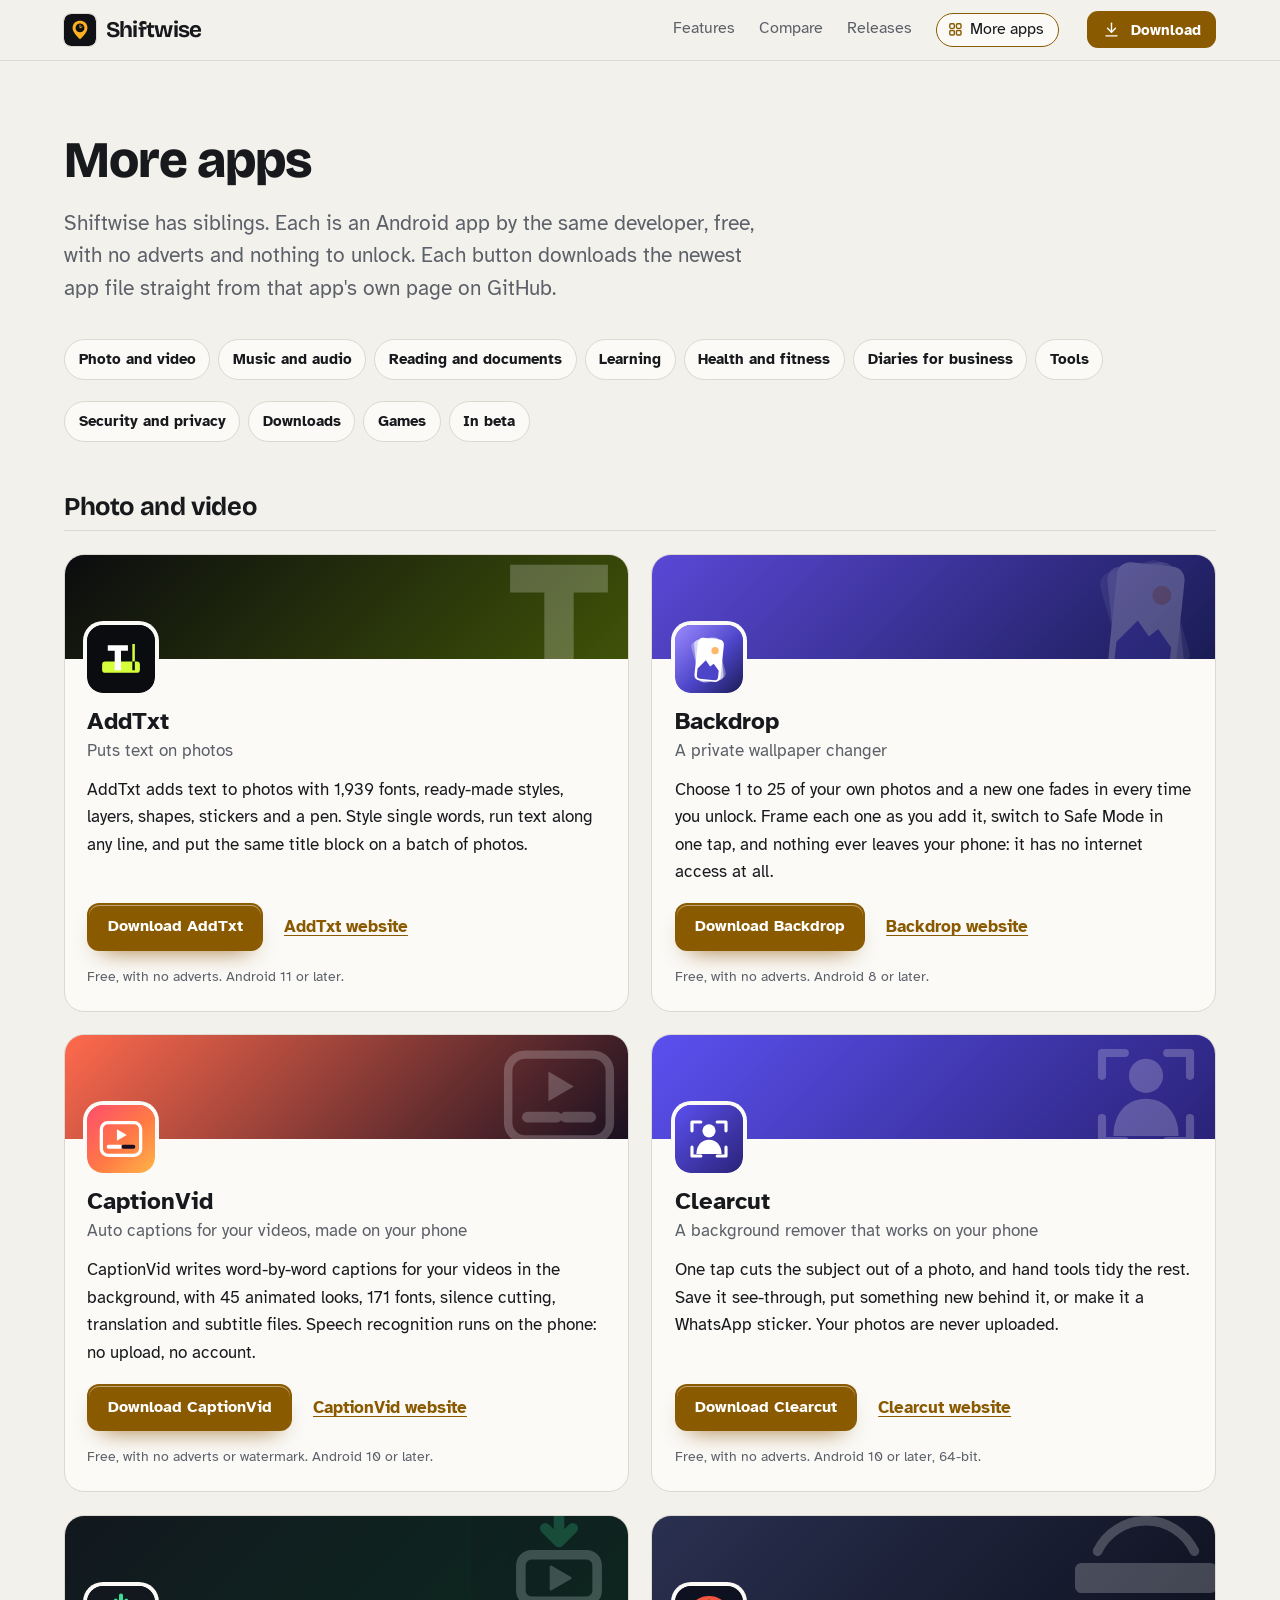
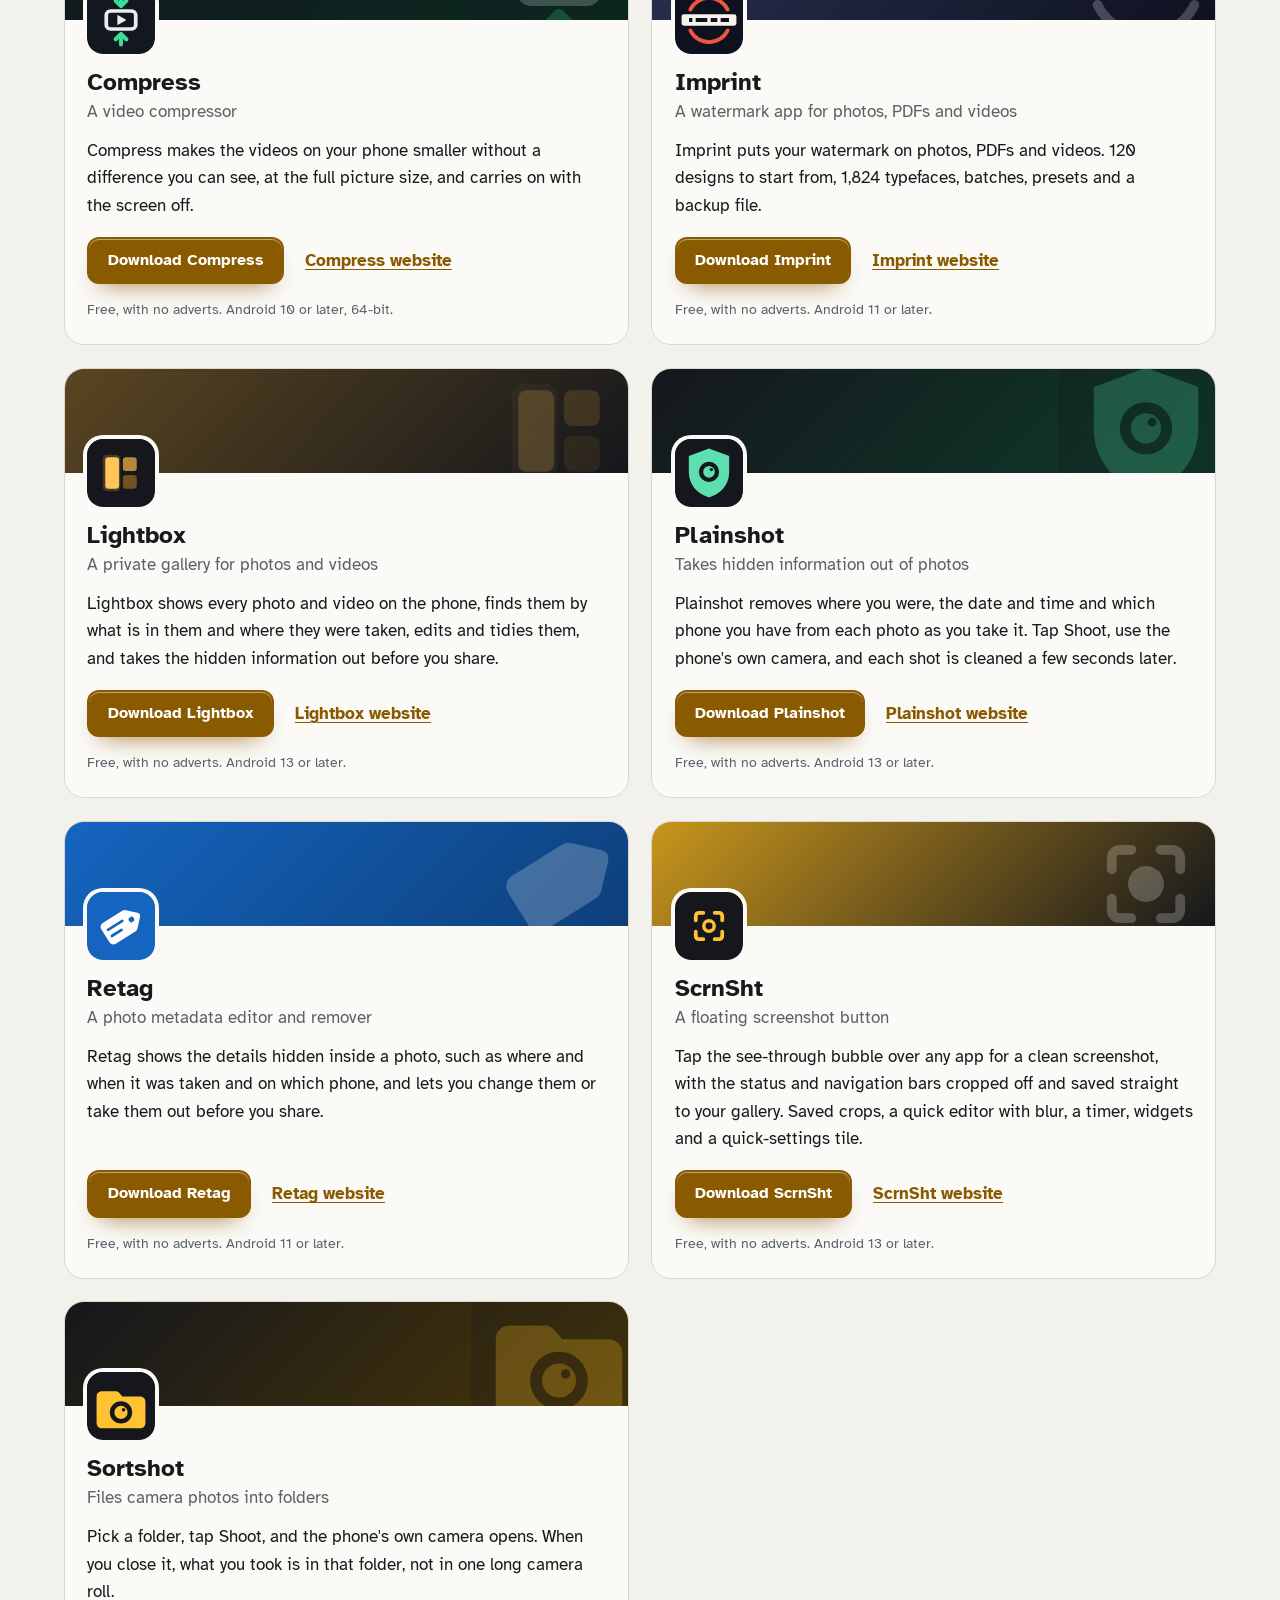
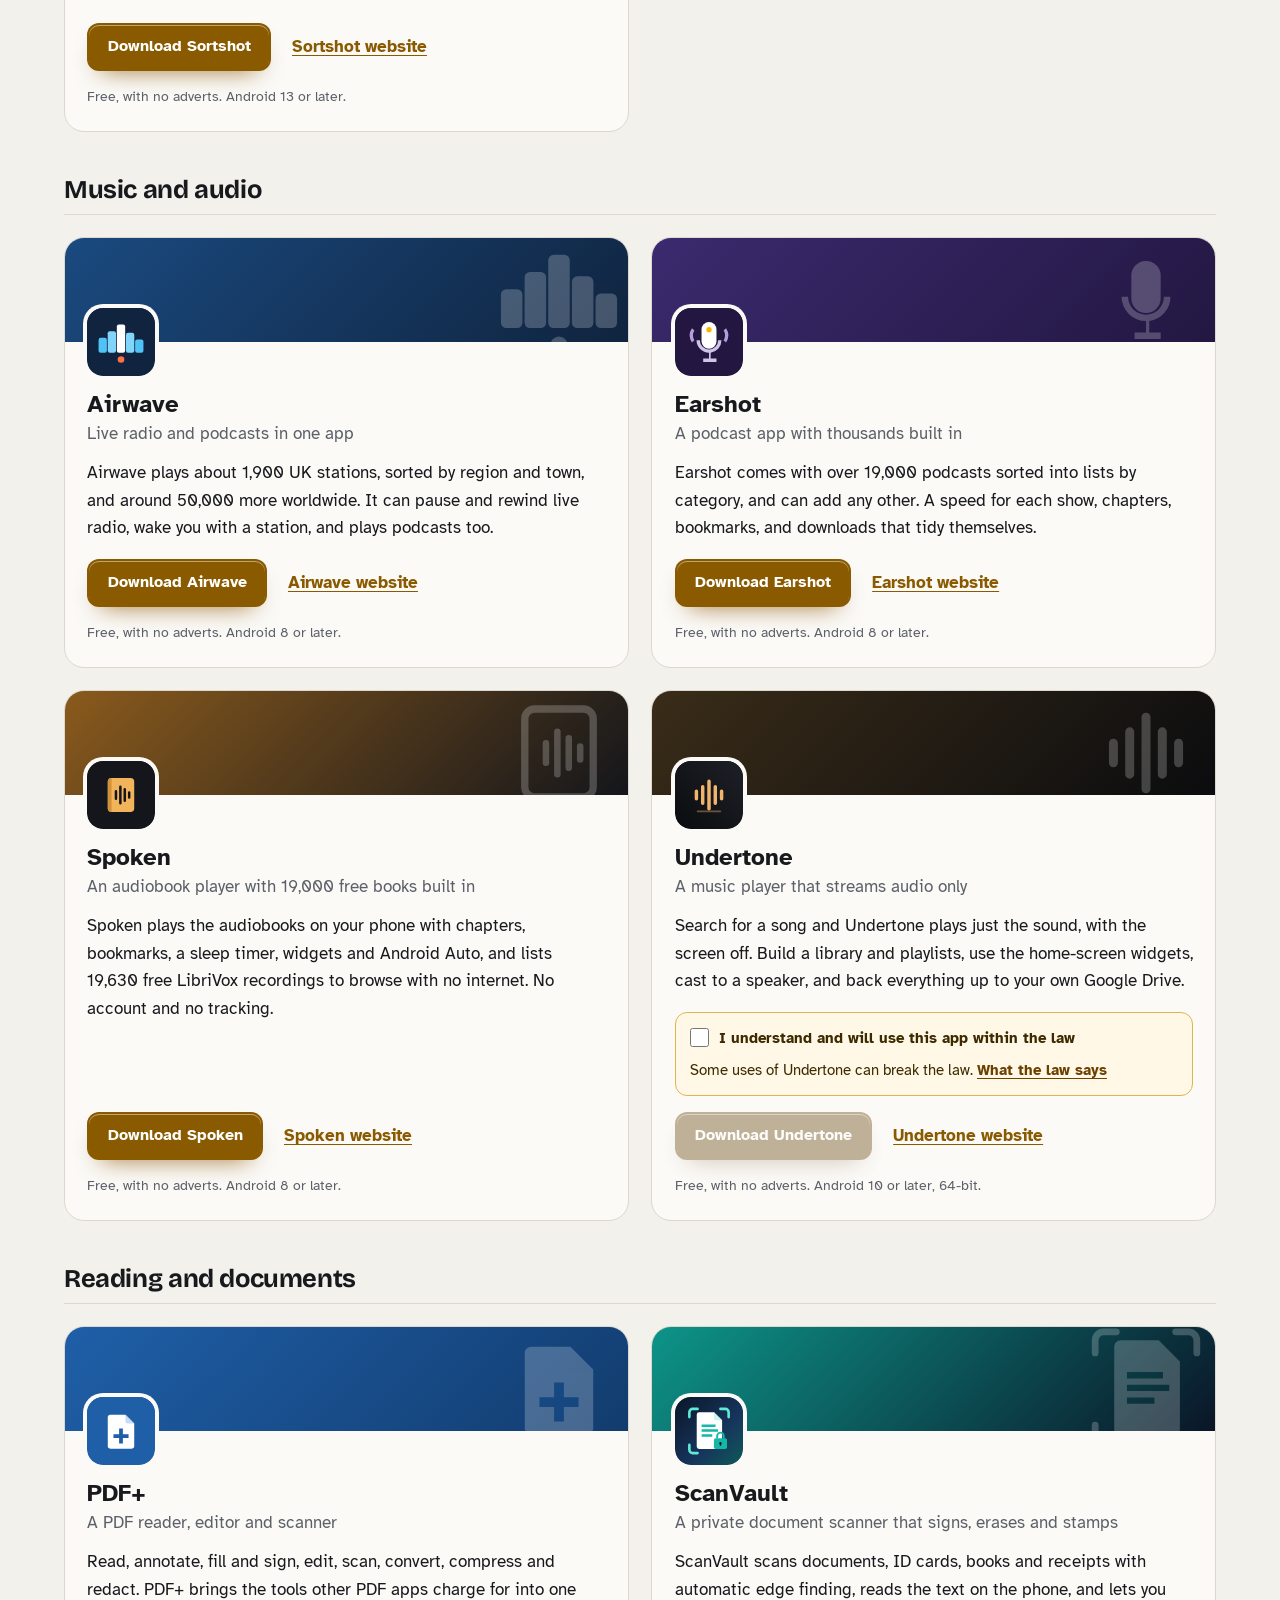
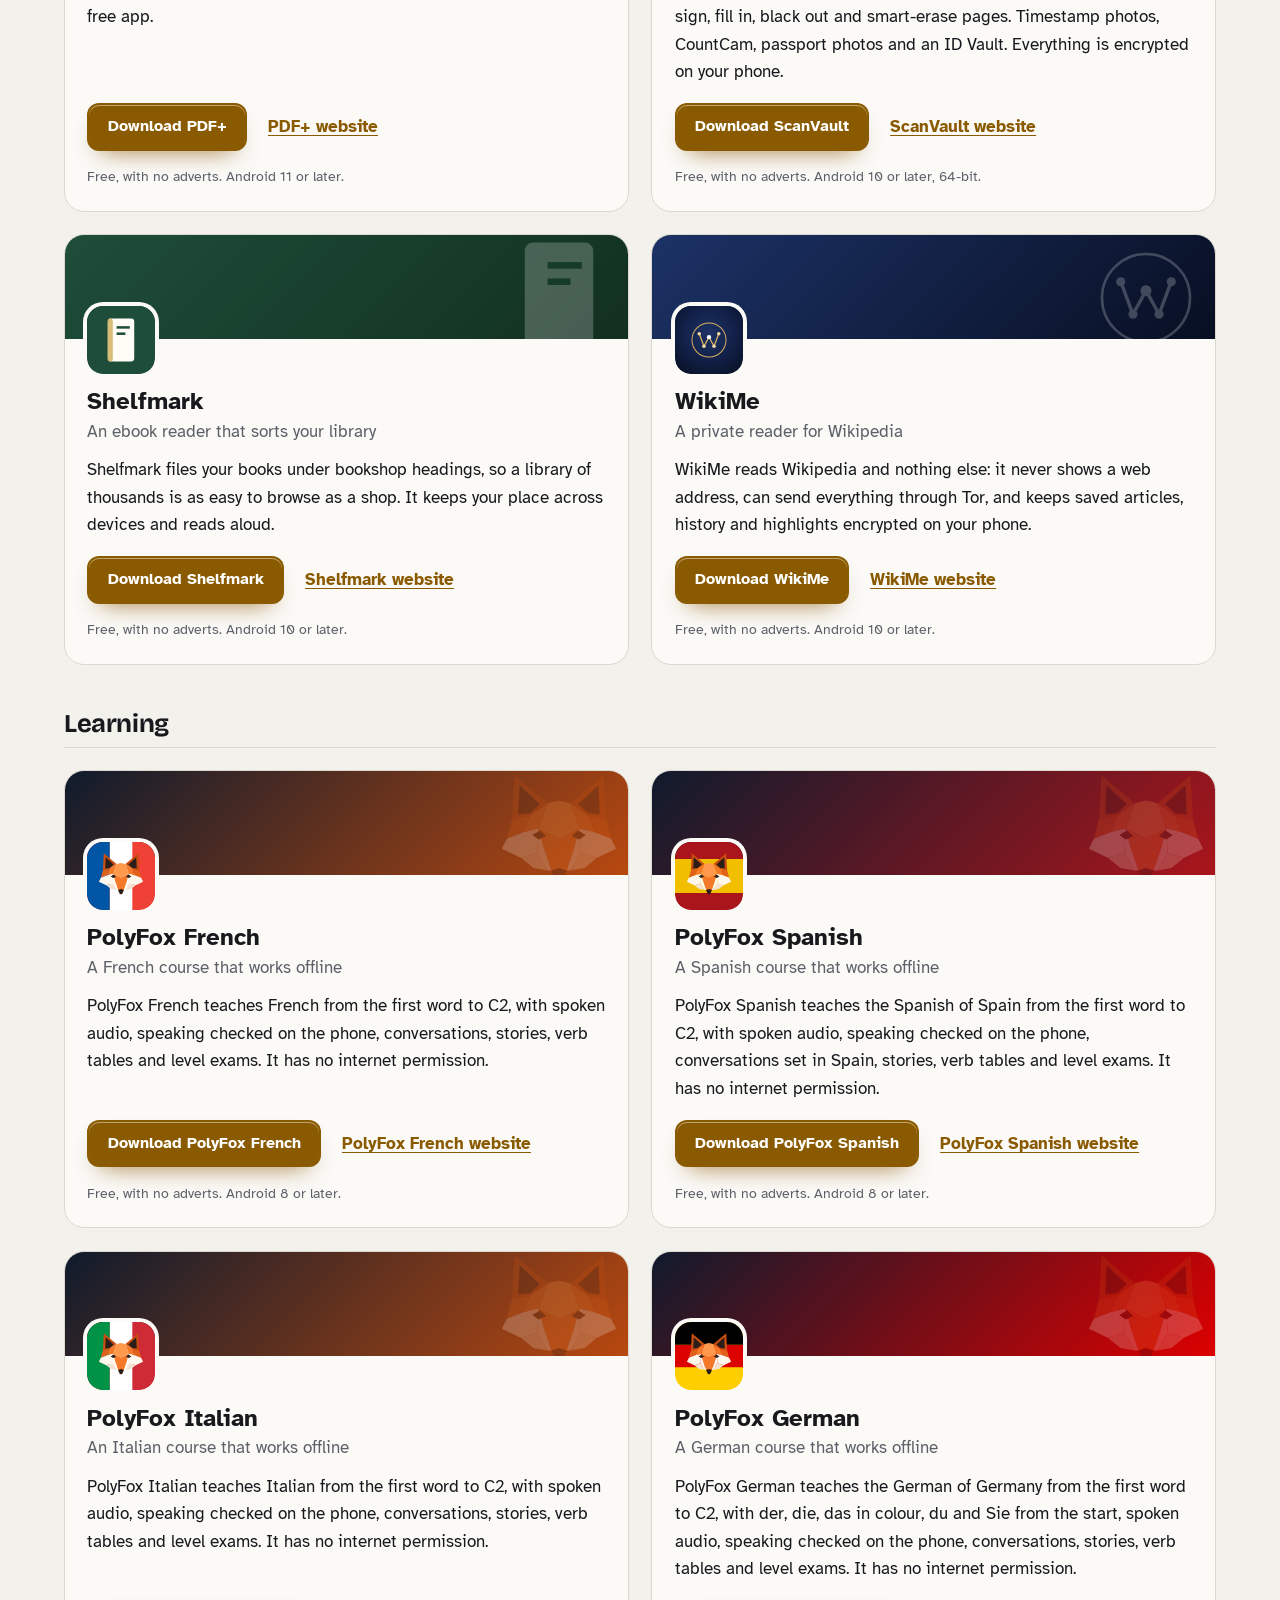
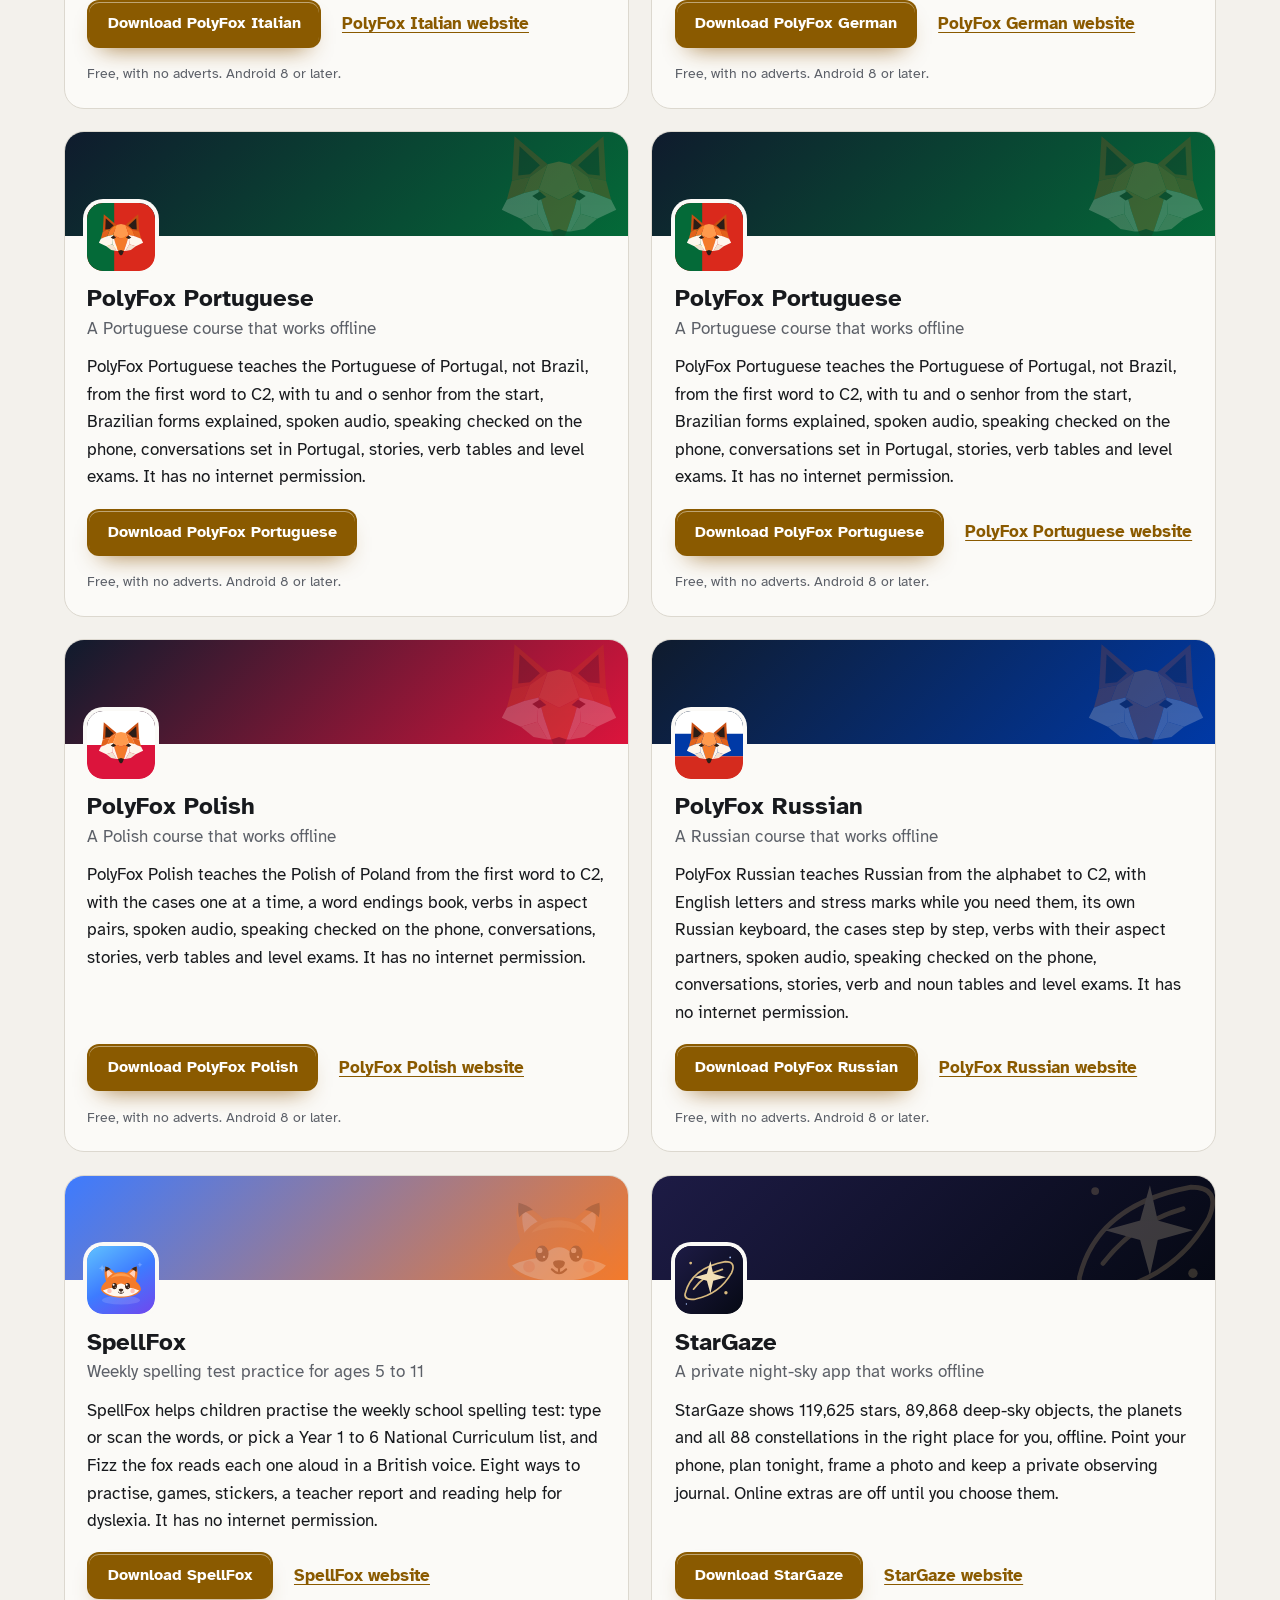
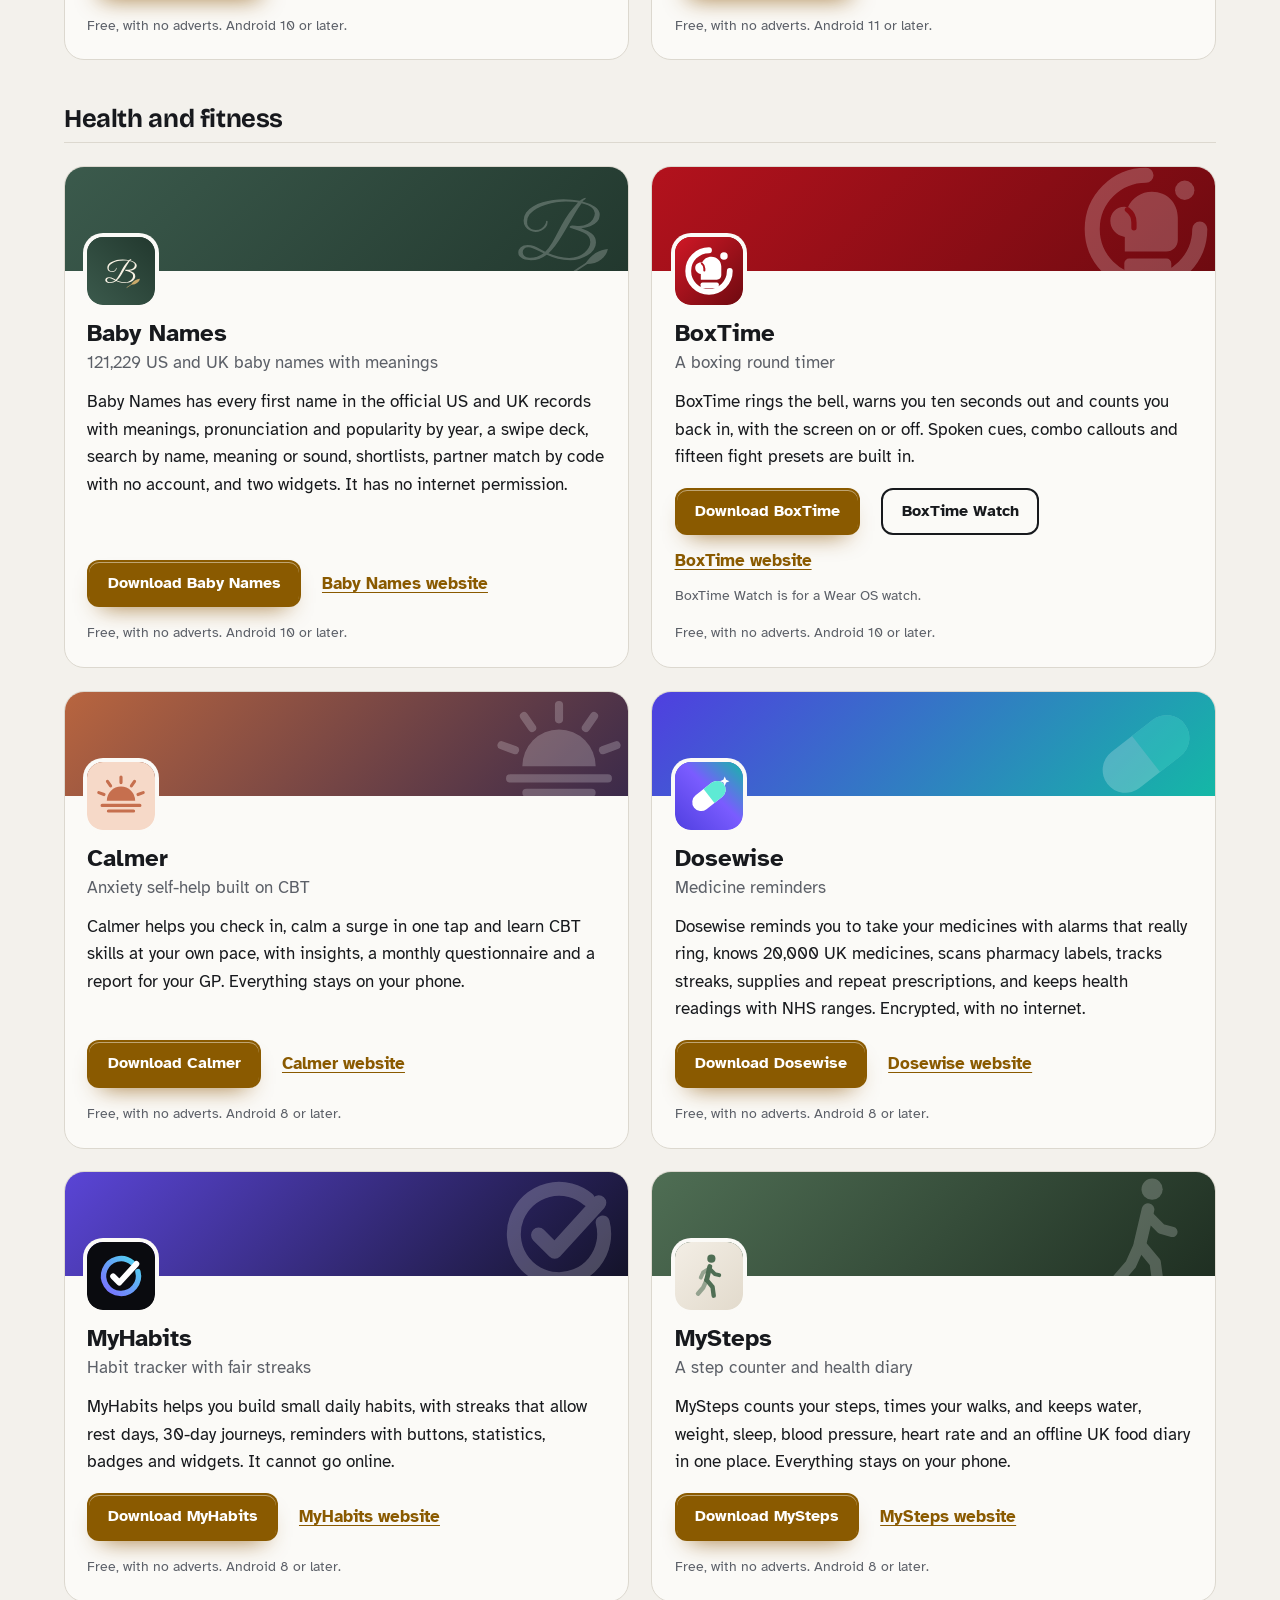
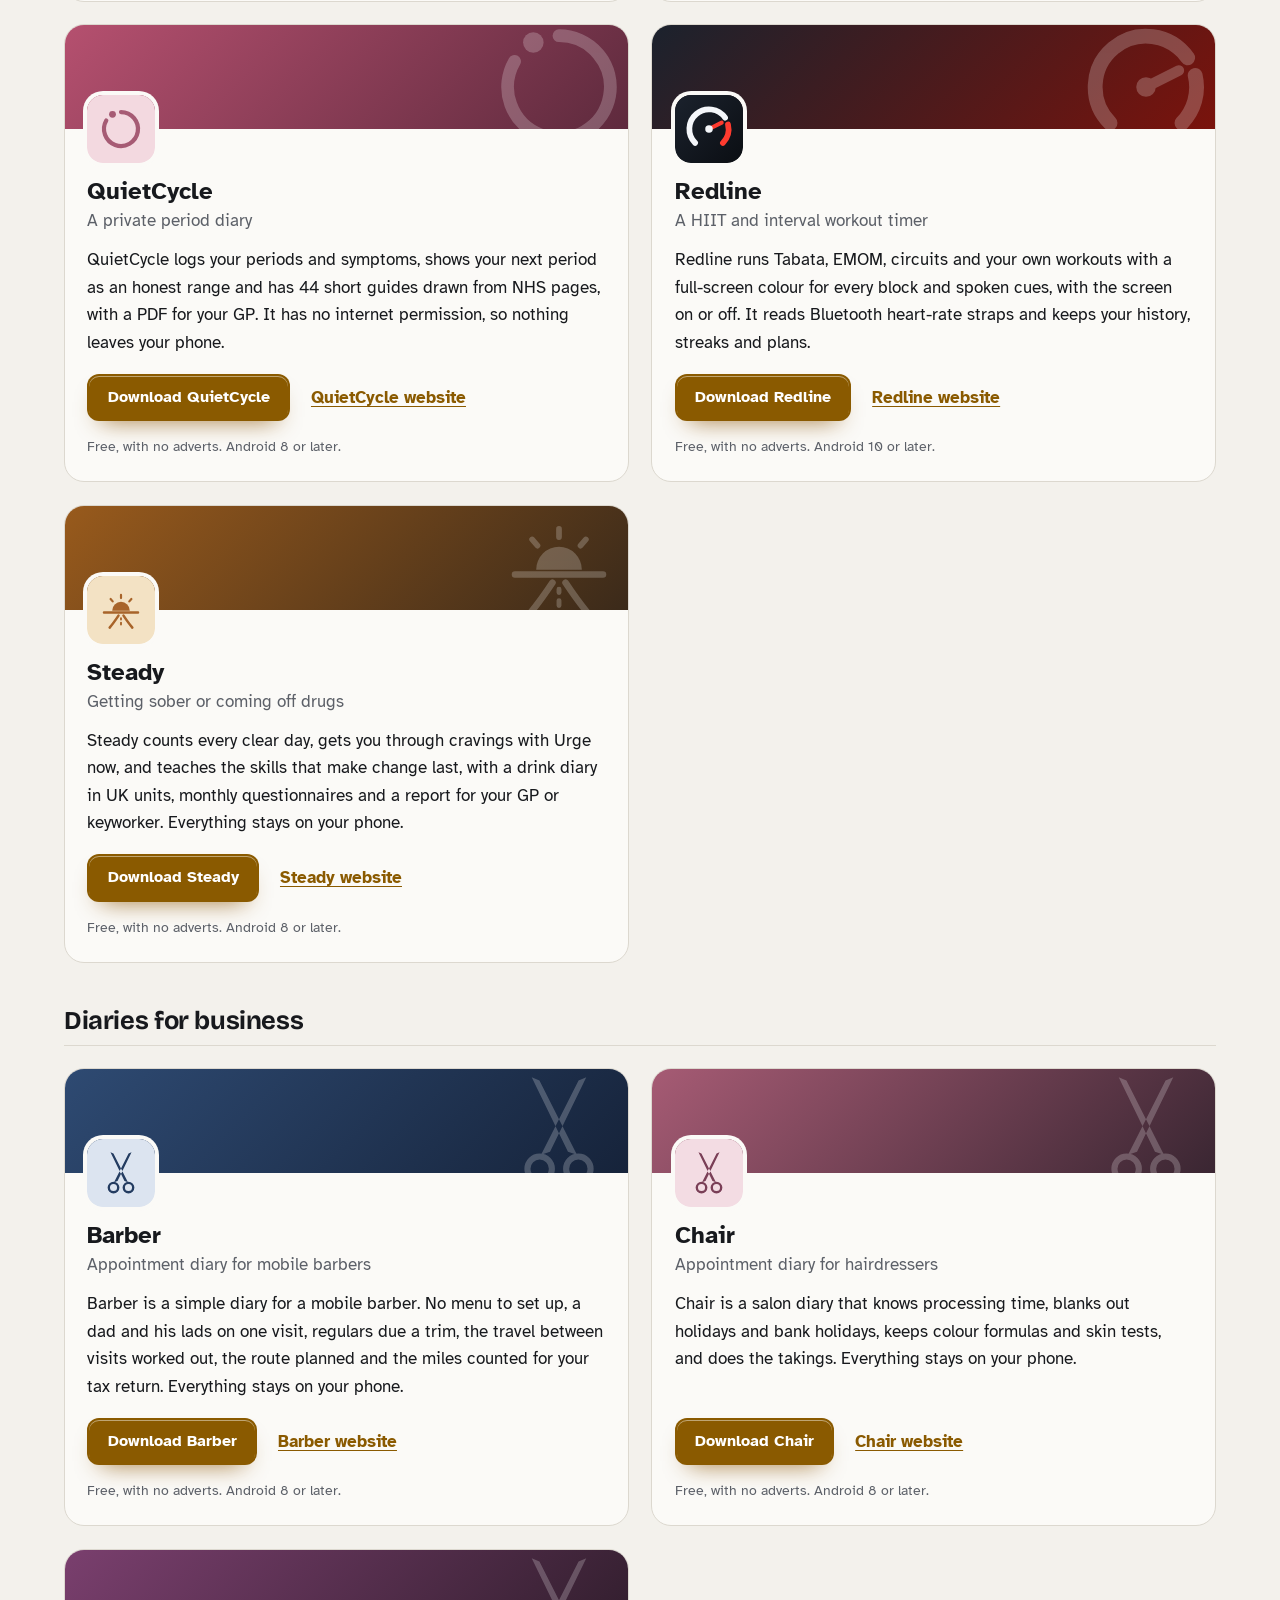
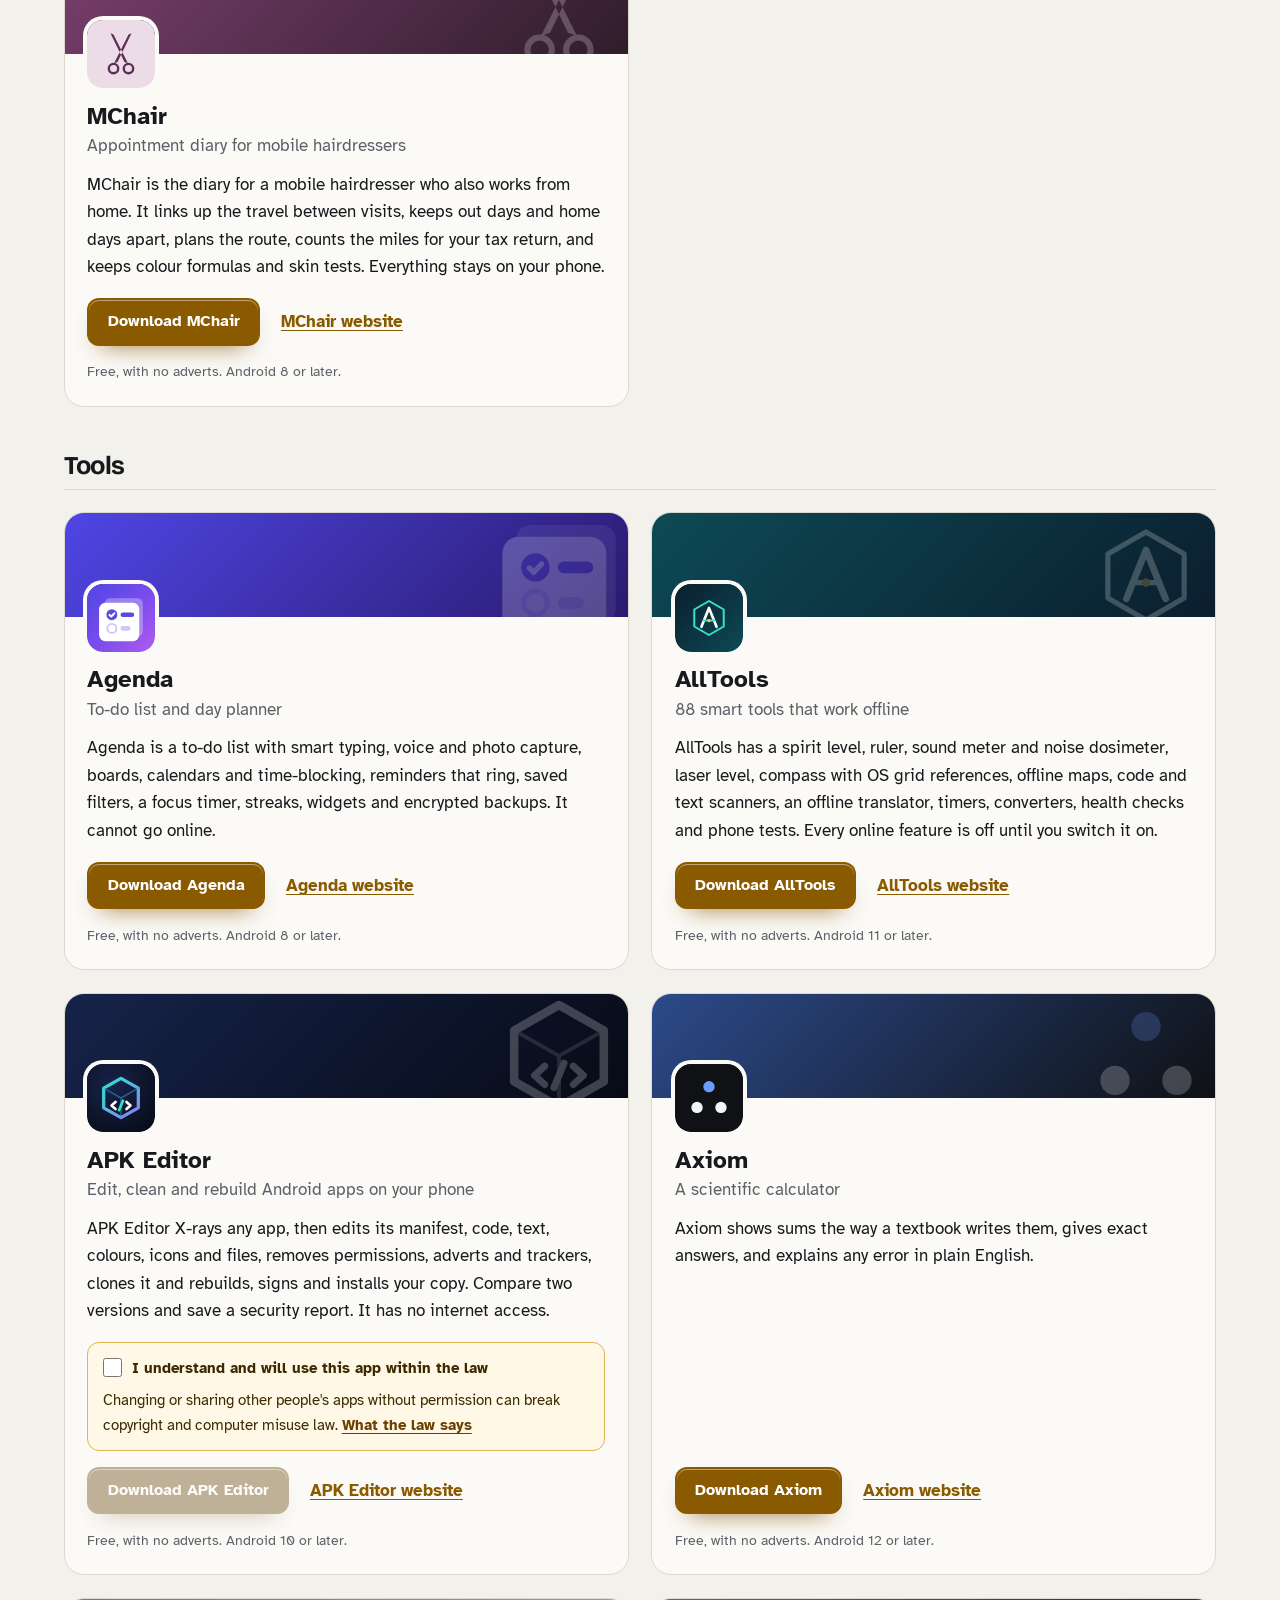
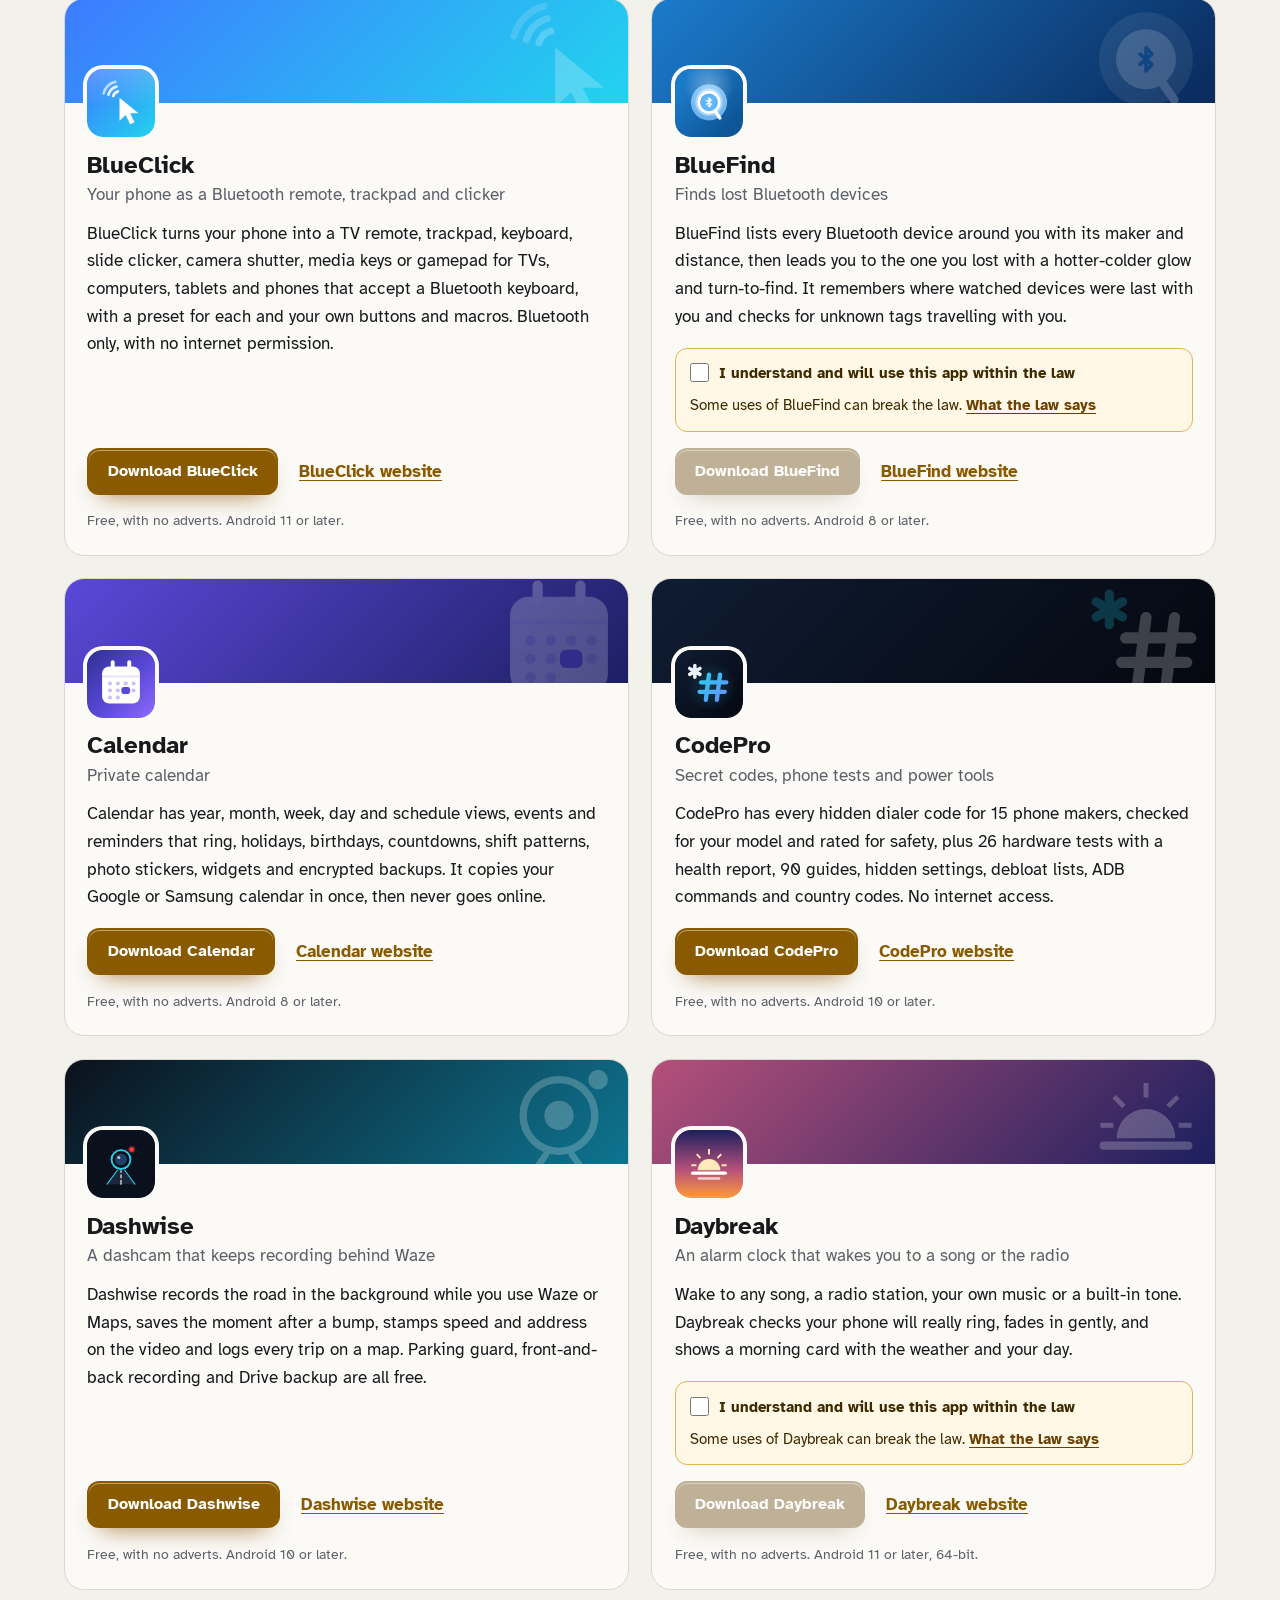
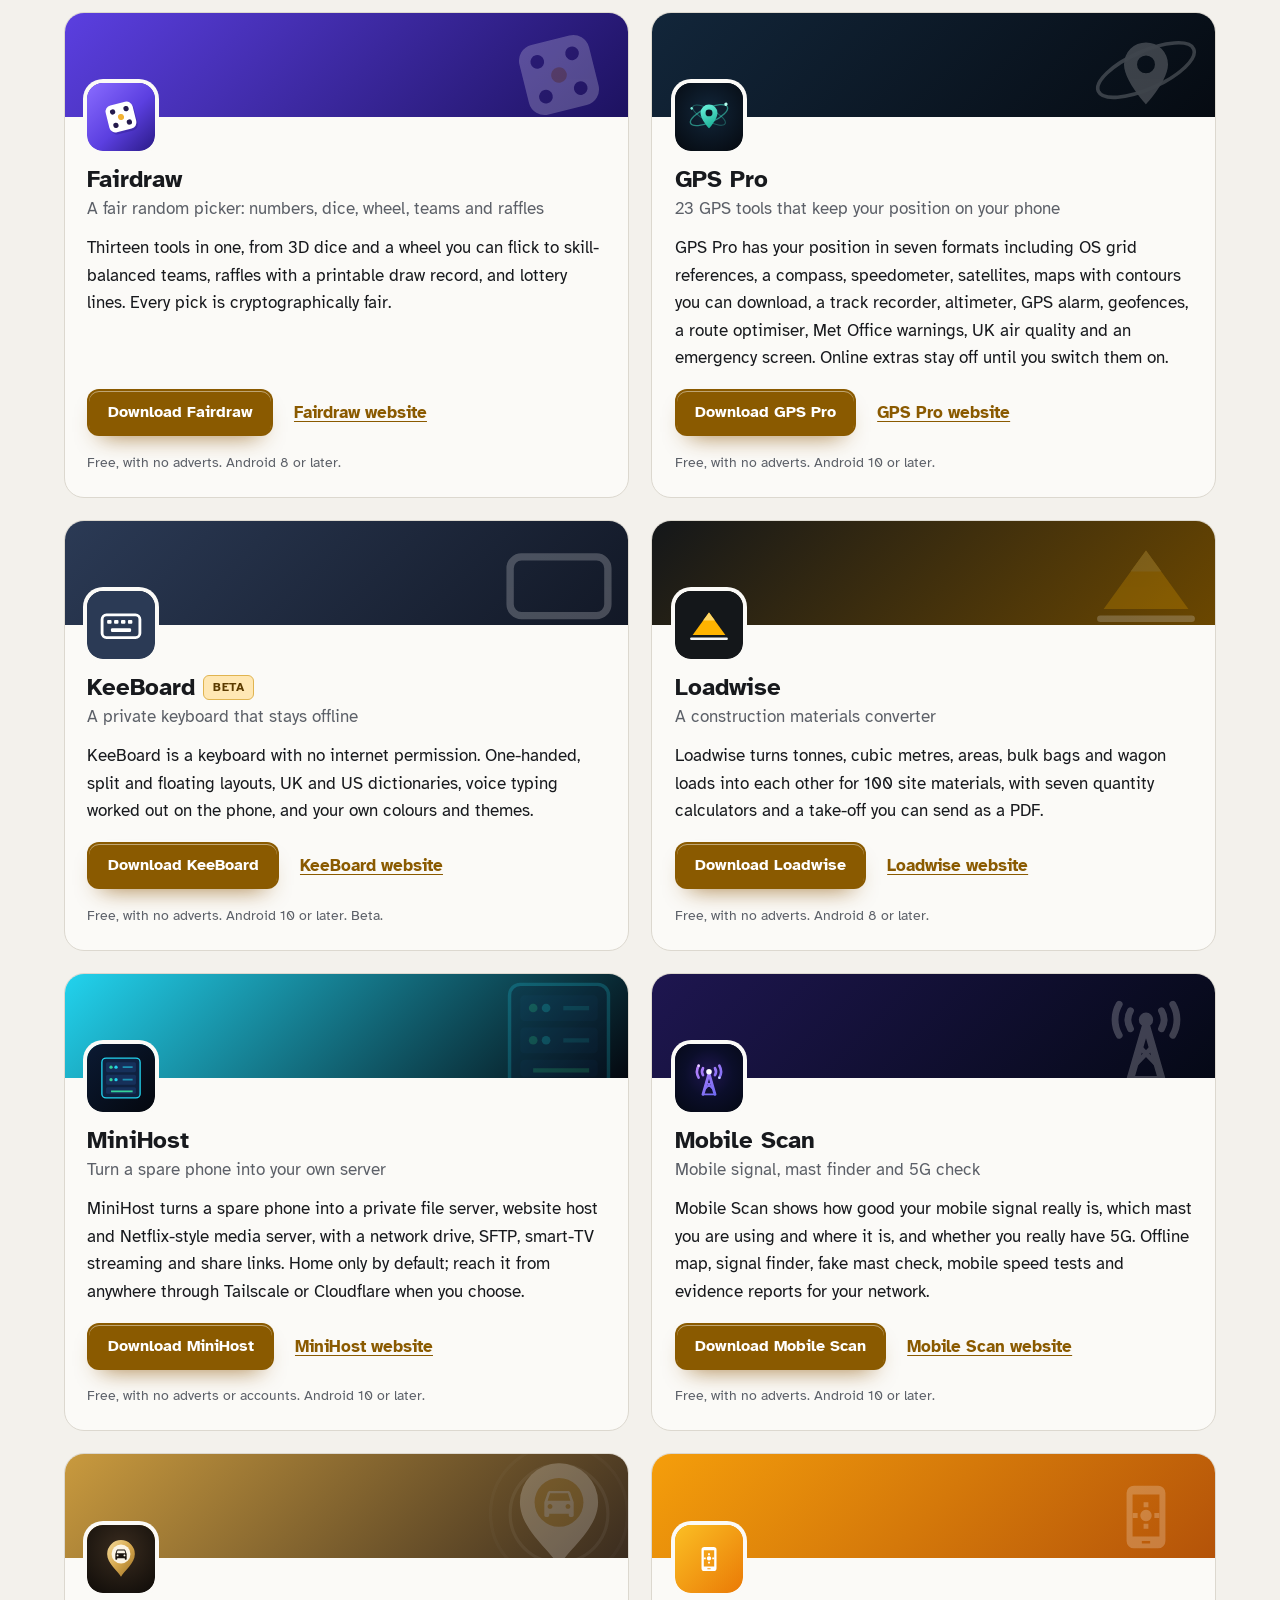
==== commit 382688be: "More apps: add SpellFox" ====
--- a/more-apps.html
+++ b/more-apps.html
@@ -4,7 +4,7 @@
 <meta charset="utf-8">
 <meta name="viewport" content="width=device-width, initial-scale=1">
 <title>More free Android apps from the maker of Shiftwise</title>
-<meta name="description" content="All 98 free Android apps from the maker of Shiftwise, in one list by category, each with its download and a link to its website.">
+<meta name="description" content="All 99 free Android apps from the maker of Shiftwise, in one list by category, each with its download and a link to its website.">
 <meta name="author" content="Jonathan Jackson">
 <link rel="canonical" href="https://customgpter.github.io/shiftwise/more-apps.html">
 <meta name="theme-color" content="#f3f1ec" media="(prefers-color-scheme: light)">
@@ -12,7 +12,7 @@
 <meta property="og:type" content="website">
 <meta property="og:site_name" content="Shiftwise">
 <meta property="og:title" content="More free Android apps from the maker of Shiftwise">
-<meta property="og:description" content="All 98 free Android apps from the maker of Shiftwise, in one list by category, each with its download and a link to its website.">
+<meta property="og:description" content="All 99 free Android apps from the maker of Shiftwise, in one list by category, each with its download and a link to its website.">
 <meta property="og:url" content="https://customgpter.github.io/shiftwise/more-apps.html">
 <meta property="og:image" content="https://customgpter.github.io/shiftwise/assets/og.png">
 <meta property="og:image:width" content="1200">
@@ -26,7 +26,7 @@
 <link rel="preload" href="./assets/fonts/atkinson-hyperlegible-latin-400-normal.woff2" as="font" type="font/woff2" crossorigin>
 <link rel="stylesheet" href="./assets/site.css?v=1">
 <link rel="stylesheet" href="./assets/house.css?v=1">
-<script type="application/ld+json">{"@context":"https://schema.org","@type":"ItemList","name":"Apps from the maker of Shiftwise","url":"https://customgpter.github.io/shiftwise/more-apps.html","itemListElement":[{"@type":"ListItem","position":1,"name":"AddTxt","url":"https://customgpter.github.io/addtxt/"},{"@type":"ListItem","position":2,"name":"Backdrop","url":"https://customgpter.github.io/backdrop/"},{"@type":"ListItem","position":3,"name":"CaptionVid","url":"https://customgpter.github.io/captionvid/"},{"@type":"ListItem","position":4,"name":"Clearcut","url":"https://customgpter.github.io/clearcut/"},{"@type":"ListItem","position":5,"name":"Compress","url":"https://customgpter.github.io/compress/"},{"@type":"ListItem","position":6,"name":"Imprint","url":"https://customgpter.github.io/imprint/"},{"@type":"ListItem","position":7,"name":"Lightbox","url":"https://customgpter.github.io/lightbox/"},{"@type":"ListItem","position":8,"name":"Plainshot","url":"https://customgpter.github.io/plainshot/"},{"@type":"ListItem","position":9,"name":"Retag","url":"https://customgpter.github.io/retag/"},{"@type":"ListItem","position":10,"name":"ScrnSht","url":"https://customgpter.github.io/scrnsht/"},{"@type":"ListItem","position":11,"name":"Sortshot","url":"https://customgpter.github.io/sortshot/"},{"@type":"ListItem","position":12,"name":"Airwave","url":"https://customgpter.github.io/airwave/"},{"@type":"ListItem","position":13,"name":"Earshot","url":"https://customgpter.github.io/earshot/"},{"@type":"ListItem","position":14,"name":"Spoken","url":"https://customgpter.github.io/spoken/"},{"@type":"ListItem","position":15,"name":"Undertone","url":"https://customgpter.github.io/undertone/"},{"@type":"ListItem","position":16,"name":"PDF+","url":"https://customgpter.github.io/pdfplus/"},{"@type":"ListItem","position":17,"name":"ScanVault","url":"https://customgpter.github.io/scanvault/"},{"@type":"ListItem","position":18,"name":"Shelfmark","url":"https://customgpter.github.io/shelfmark/"},{"@type":"ListItem","position":19,"name":"WikiMe","url":"https://customgpter.github.io/wikime/"},{"@type":"ListItem","position":20,"name":"PolyFox French","url":"https://customgpter.github.io/polyfox/"},{"@type":"ListItem","position":21,"name":"PolyFox German","url":"https://customgpter.github.io/polyfox-german/"},{"@type":"ListItem","position":22,"name":"PolyFox Portuguese","url":"https://customgpter.github.io/polyfox-portuguese/"},{"@type":"ListItem","position":23,"name":"PolyFox Polish","url":"https://customgpter.github.io/polyfox-polish/"},{"@type":"ListItem","position":24,"name":"PolyFox Russian","url":"https://customgpter.github.io/polyfox-russian/"},{"@type":"ListItem","position":25,"name":"StarGaze","url":"https://customgpter.github.io/stargaze/"},{"@type":"ListItem","position":26,"name":"Baby Names","url":"https://customgpter.github.io/babynames/"},{"@type":"ListItem","position":27,"name":"BoxTime","url":"https://customgpter.github.io/boxtime/"},{"@type":"ListItem","position":28,"name":"Calmer","url":"https://customgpter.github.io/calmer/"},{"@type":"ListItem","position":29,"name":"Dosewise","url":"https://customgpter.github.io/dosewise/"},{"@type":"ListItem","position":30,"name":"MyHabits","url":"https://customgpter.github.io/myhabits/"},{"@type":"ListItem","position":31,"name":"MySteps","url":"https://customgpter.github.io/mysteps/"},{"@type":"ListItem","position":32,"name":"QuietCycle","url":"https://customgpter.github.io/quietcycle/"},{"@type":"ListItem","position":33,"name":"Redline","url":"https://customgpter.github.io/redline/"},{"@type":"ListItem","position":34,"name":"Steady","url":"https://customgpter.github.io/steady/"},{"@type":"ListItem","position":35,"name":"Barber","url":"https://customgpter.github.io/barber/"},{"@type":"ListItem","position":36,"name":"Chair","url":"https://customgpter.github.io/chair/"},{"@type":"ListItem","position":37,"name":"MChair","url":"https://customgpter.github.io/mchair/"},{"@type":"ListItem","position":38,"name":"Agenda","url":"https://customgpter.github.io/agenda/"},{"@type":"ListItem","position":39,"name":"AllTools","url":"https://customgpter.github.io/alltools/"},{"@type":"ListItem","position":40,"name":"APK Editor","url":"https://customgpter.github.io/apkeditor/"},{"@type":"ListItem","position":41,"name":"Axiom","url":"https://customgpter.github.io/axiom/"},{"@type":"ListItem","position":42,"name":"BlueClick","url":"https://customgpter.github.io/blueclick/"},{"@type":"ListItem","position":43,"name":"BlueFind","url":"https://customgpter.github.io/bluefind/"},{"@type":"ListItem","position":44,"name":"Calendar","url":"https://customgpter.github.io/calendar/"},{"@type":"ListItem","position":45,"name":"CodePro","url":"https://customgpter.github.io/codepro/"},{"@type":"ListItem","position":46,"name":"Dashwise","url":"https://customgpter.github.io/dashwise/"},{"@type":"ListItem","position":47,"name":"Daybreak","url":"https://customgpter.github.io/daybreak/"},{"@type":"ListItem","position":48,"name":"Fairdraw","url":"https://customgpter.github.io/fairdraw/"},{"@type":"ListItem","position":49,"name":"GPS Pro","url":"https://customgpter.github.io/gpspro/"},{"@type":"ListItem","position":50,"name":"KeeBoard","url":"https://customgpter.github.io/keeboard/"},{"@type":"ListItem","position":51,"name":"Loadwise","url":"https://customgpter.github.io/loadwise/"},{"@type":"ListItem","position":52,"name":"MiniHost","url":"https://customgpter.github.io/minihost/"},{"@type":"ListItem","position":53,"name":"Mobile Scan","url":"https://customgpter.github.io/mobilescan/"},{"@type":"ListItem","position":54,"name":"Parkwise","url":"https://customgpter.github.io/parkwise/"},{"@type":"ListItem","position":55,"name":"Pocketmind","url":"https://customgpter.github.io/pocketmind/"},{"@type":"ListItem","position":56,"name":"Refine","url":"https://customgpter.github.io/refine/"},{"@type":"ListItem","position":57,"name":"Shiftwise","url":"https://customgpter.github.io/shiftwise/"},{"@type":"ListItem","position":58,"name":"SimpleCalc","url":"https://customgpter.github.io/simplecalc/"},{"@type":"ListItem","position":59,"name":"Skyline","url":"https://customgpter.github.io/skyline/"},{"@type":"ListItem","position":60,"name":"Slipway","url":"https://customgpter.github.io/slipway/"},{"@type":"ListItem","position":61,"name":"Tagger","url":"https://customgpter.github.io/tagger/"},{"@type":"ListItem","position":62,"name":"TotalClean","url":"https://customgpter.github.io/totalclean/"},{"@type":"ListItem","position":63,"name":"TVLink","url":"https://customgpter.github.io/tvlink/"},{"@type":"ListItem","position":64,"name":"Unbox","url":"https://customgpter.github.io/unbox/"},{"@type":"ListItem","position":65,"name":"WhatsKeep","url":"https://customgpter.github.io/whatskeep/"},{"@type":"ListItem","position":66,"name":"WiFi Scan","url":"https://customgpter.github.io/wifiscan/"},{"@type":"ListItem","position":67,"name":"Auditly","url":"https://customgpter.github.io/auditly/"},{"@type":"ListItem","position":68,"name":"Backchannel","url":"https://customgpter.github.io/backchannel/"},{"@type":"ListItem","position":69,"name":"ENotes","url":"https://customgpter.github.io/enotes/"},{"@type":"ListItem","position":70,"name":"FindMe","url":"https://customgpter.github.io/findme/"},{"@type":"ListItem","position":71,"name":"iLock","url":"https://customgpter.github.io/ilock/"},{"@type":"ListItem","position":72,"name":"ImSafe","url":"https://customgpter.github.io/imsafe/"},{"@type":"ListItem","position":73,"name":"IShred","url":"https://customgpter.github.io/ishred/"},{"@type":"ListItem","position":74,"name":"LockBox","url":"https://customgpter.github.io/lockbox/"},{"@type":"ListItem","position":75,"name":"PassVault","url":"https://customgpter.github.io/passvault/"},{"@type":"ListItem","position":76,"name":"SpyFind","url":"https://customgpter.github.io/spyfind/"},{"@type":"ListItem","position":77,"name":"TextWipe","url":"https://customgpter.github.io/textwipe/"},{"@type":"ListItem","position":78,"name":"Tracewire","url":"https://customgpter.github.io/tracewire/"},{"@type":"ListItem","position":79,"name":"Vigil","url":"https://customgpter.github.io/vigil/"},{"@type":"ListItem","position":80,"name":"Grab","url":"https://customgpter.github.io/grab/"},{"@type":"ListItem","position":81,"name":"Swarm","url":"https://customgpter.github.io/swarm/"},{"@type":"ListItem","position":82,"name":"Plane Games","url":"https://customgpter.github.io/plane-games/"},{"@type":"ListItem","position":83,"name":"Ninefold","url":"https://customgpter.github.io/ninefold/"},{"@type":"ListItem","position":84,"name":"Cubewise","url":"https://customgpter.github.io/cubewise/"},{"@type":"ListItem","position":85,"name":"Tilewise","url":"https://customgpter.github.io/tilewise/"},{"@type":"ListItem","position":86,"name":"Letterwise","url":"https://customgpter.github.io/letterwise/"},{"@type":"ListItem","position":87,"name":"Kingside","url":"https://customgpter.github.io/kingside/"},{"@type":"ListItem","position":88,"name":"Deckhand","url":"https://customgpter.github.io/deckhand/"},{"@type":"ListItem","position":89,"name":"SNESForge","url":"https://customgpter.github.io/snesforge/"},{"@type":"ListItem","position":90,"name":"Fame Boy","url":"https://customgpter.github.io/fameboy/"},{"@type":"ListItem","position":91,"name":"PSPPro","url":"https://customgpter.github.io/psppro/"},{"@type":"ListItem","position":92,"name":"MegaGen","url":"https://customgpter.github.io/megagen/"},{"@type":"ListItem","position":93,"name":"QVR","url":"https://customgpter.github.io/qvr/"},{"@type":"ListItem","position":94,"name":"QVR Watch","url":"https://customgpter.github.io/qvr-watch/"},{"@type":"ListItem","position":95,"name":"QVRLite","url":"https://customgpter.github.io/qvrlite/"},{"@type":"ListItem","position":96,"name":"Onionz","url":"https://customgpter.github.io/onionz/"},{"@type":"ListItem","position":97,"name":"OnionzWeb","url":"https://customgpter.github.io/onionzweb/"}]}</script>
+<script type="application/ld+json">{"@context":"https://schema.org","@type":"ItemList","name":"Apps from the maker of Shiftwise","url":"https://customgpter.github.io/shiftwise/more-apps.html","itemListElement":[{"@type":"ListItem","position":1,"name":"AddTxt","url":"https://customgpter.github.io/addtxt/"},{"@type":"ListItem","position":2,"name":"Backdrop","url":"https://customgpter.github.io/backdrop/"},{"@type":"ListItem","position":3,"name":"CaptionVid","url":"https://customgpter.github.io/captionvid/"},{"@type":"ListItem","position":4,"name":"Clearcut","url":"https://customgpter.github.io/clearcut/"},{"@type":"ListItem","position":5,"name":"Compress","url":"https://customgpter.github.io/compress/"},{"@type":"ListItem","position":6,"name":"Imprint","url":"https://customgpter.github.io/imprint/"},{"@type":"ListItem","position":7,"name":"Lightbox","url":"https://customgpter.github.io/lightbox/"},{"@type":"ListItem","position":8,"name":"Plainshot","url":"https://customgpter.github.io/plainshot/"},{"@type":"ListItem","position":9,"name":"Retag","url":"https://customgpter.github.io/retag/"},{"@type":"ListItem","position":10,"name":"ScrnSht","url":"https://customgpter.github.io/scrnsht/"},{"@type":"ListItem","position":11,"name":"Sortshot","url":"https://customgpter.github.io/sortshot/"},{"@type":"ListItem","position":12,"name":"Airwave","url":"https://customgpter.github.io/airwave/"},{"@type":"ListItem","position":13,"name":"Earshot","url":"https://customgpter.github.io/earshot/"},{"@type":"ListItem","position":14,"name":"Spoken","url":"https://customgpter.github.io/spoken/"},{"@type":"ListItem","position":15,"name":"Undertone","url":"https://customgpter.github.io/undertone/"},{"@type":"ListItem","position":16,"name":"PDF+","url":"https://customgpter.github.io/pdfplus/"},{"@type":"ListItem","position":17,"name":"ScanVault","url":"https://customgpter.github.io/scanvault/"},{"@type":"ListItem","position":18,"name":"Shelfmark","url":"https://customgpter.github.io/shelfmark/"},{"@type":"ListItem","position":19,"name":"WikiMe","url":"https://customgpter.github.io/wikime/"},{"@type":"ListItem","position":20,"name":"PolyFox French","url":"https://customgpter.github.io/polyfox/"},{"@type":"ListItem","position":21,"name":"PolyFox German","url":"https://customgpter.github.io/polyfox-german/"},{"@type":"ListItem","position":22,"name":"PolyFox Portuguese","url":"https://customgpter.github.io/polyfox-portuguese/"},{"@type":"ListItem","position":23,"name":"PolyFox Polish","url":"https://customgpter.github.io/polyfox-polish/"},{"@type":"ListItem","position":24,"name":"PolyFox Russian","url":"https://customgpter.github.io/polyfox-russian/"},{"@type":"ListItem","position":25,"name":"SpellFox","url":"https://customgpter.github.io/spellfox/"},{"@type":"ListItem","position":26,"name":"StarGaze","url":"https://customgpter.github.io/stargaze/"},{"@type":"ListItem","position":27,"name":"Baby Names","url":"https://customgpter.github.io/babynames/"},{"@type":"ListItem","position":28,"name":"BoxTime","url":"https://customgpter.github.io/boxtime/"},{"@type":"ListItem","position":29,"name":"Calmer","url":"https://customgpter.github.io/calmer/"},{"@type":"ListItem","position":30,"name":"Dosewise","url":"https://customgpter.github.io/dosewise/"},{"@type":"ListItem","position":31,"name":"MyHabits","url":"https://customgpter.github.io/myhabits/"},{"@type":"ListItem","position":32,"name":"MySteps","url":"https://customgpter.github.io/mysteps/"},{"@type":"ListItem","position":33,"name":"QuietCycle","url":"https://customgpter.github.io/quietcycle/"},{"@type":"ListItem","position":34,"name":"Redline","url":"https://customgpter.github.io/redline/"},{"@type":"ListItem","position":35,"name":"Steady","url":"https://customgpter.github.io/steady/"},{"@type":"ListItem","position":36,"name":"Barber","url":"https://customgpter.github.io/barber/"},{"@type":"ListItem","position":37,"name":"Chair","url":"https://customgpter.github.io/chair/"},{"@type":"ListItem","position":38,"name":"MChair","url":"https://customgpter.github.io/mchair/"},{"@type":"ListItem","position":39,"name":"Agenda","url":"https://customgpter.github.io/agenda/"},{"@type":"ListItem","position":40,"name":"AllTools","url":"https://customgpter.github.io/alltools/"},{"@type":"ListItem","position":41,"name":"APK Editor","url":"https://customgpter.github.io/apkeditor/"},{"@type":"ListItem","position":42,"name":"Axiom","url":"https://customgpter.github.io/axiom/"},{"@type":"ListItem","position":43,"name":"BlueClick","url":"https://customgpter.github.io/blueclick/"},{"@type":"ListItem","position":44,"name":"BlueFind","url":"https://customgpter.github.io/bluefind/"},{"@type":"ListItem","position":45,"name":"Calendar","url":"https://customgpter.github.io/calendar/"},{"@type":"ListItem","position":46,"name":"CodePro","url":"https://customgpter.github.io/codepro/"},{"@type":"ListItem","position":47,"name":"Dashwise","url":"https://customgpter.github.io/dashwise/"},{"@type":"ListItem","position":48,"name":"Daybreak","url":"https://customgpter.github.io/daybreak/"},{"@type":"ListItem","position":49,"name":"Fairdraw","url":"https://customgpter.github.io/fairdraw/"},{"@type":"ListItem","position":50,"name":"GPS Pro","url":"https://customgpter.github.io/gpspro/"},{"@type":"ListItem","position":51,"name":"KeeBoard","url":"https://customgpter.github.io/keeboard/"},{"@type":"ListItem","position":52,"name":"Loadwise","url":"https://customgpter.github.io/loadwise/"},{"@type":"ListItem","position":53,"name":"MiniHost","url":"https://customgpter.github.io/minihost/"},{"@type":"ListItem","position":54,"name":"Mobile Scan","url":"https://customgpter.github.io/mobilescan/"},{"@type":"ListItem","position":55,"name":"Parkwise","url":"https://customgpter.github.io/parkwise/"},{"@type":"ListItem","position":56,"name":"Pocketmind","url":"https://customgpter.github.io/pocketmind/"},{"@type":"ListItem","position":57,"name":"Refine","url":"https://customgpter.github.io/refine/"},{"@type":"ListItem","position":58,"name":"Shiftwise","url":"https://customgpter.github.io/shiftwise/"},{"@type":"ListItem","position":59,"name":"SimpleCalc","url":"https://customgpter.github.io/simplecalc/"},{"@type":"ListItem","position":60,"name":"Skyline","url":"https://customgpter.github.io/skyline/"},{"@type":"ListItem","position":61,"name":"Slipway","url":"https://customgpter.github.io/slipway/"},{"@type":"ListItem","position":62,"name":"Tagger","url":"https://customgpter.github.io/tagger/"},{"@type":"ListItem","position":63,"name":"TotalClean","url":"https://customgpter.github.io/totalclean/"},{"@type":"ListItem","position":64,"name":"TVLink","url":"https://customgpter.github.io/tvlink/"},{"@type":"ListItem","position":65,"name":"Unbox","url":"https://customgpter.github.io/unbox/"},{"@type":"ListItem","position":66,"name":"WhatsKeep","url":"https://customgpter.github.io/whatskeep/"},{"@type":"ListItem","position":67,"name":"WiFi Scan","url":"https://customgpter.github.io/wifiscan/"},{"@type":"ListItem","position":68,"name":"Auditly","url":"https://customgpter.github.io/auditly/"},{"@type":"ListItem","position":69,"name":"Backchannel","url":"https://customgpter.github.io/backchannel/"},{"@type":"ListItem","position":70,"name":"ENotes","url":"https://customgpter.github.io/enotes/"},{"@type":"ListItem","position":71,"name":"FindMe","url":"https://customgpter.github.io/findme/"},{"@type":"ListItem","position":72,"name":"iLock","url":"https://customgpter.github.io/ilock/"},{"@type":"ListItem","position":73,"name":"ImSafe","url":"https://customgpter.github.io/imsafe/"},{"@type":"ListItem","position":74,"name":"IShred","url":"https://customgpter.github.io/ishred/"},{"@type":"ListItem","position":75,"name":"LockBox","url":"https://customgpter.github.io/lockbox/"},{"@type":"ListItem","position":76,"name":"PassVault","url":"https://customgpter.github.io/passvault/"},{"@type":"ListItem","position":77,"name":"SpyFind","url":"https://customgpter.github.io/spyfind/"},{"@type":"ListItem","position":78,"name":"TextWipe","url":"https://customgpter.github.io/textwipe/"},{"@type":"ListItem","position":79,"name":"Tracewire","url":"https://customgpter.github.io/tracewire/"},{"@type":"ListItem","position":80,"name":"Vigil","url":"https://customgpter.github.io/vigil/"},{"@type":"ListItem","position":81,"name":"Grab","url":"https://customgpter.github.io/grab/"},{"@type":"ListItem","position":82,"name":"Swarm","url":"https://customgpter.github.io/swarm/"},{"@type":"ListItem","position":83,"name":"Plane Games","url":"https://customgpter.github.io/plane-games/"},{"@type":"ListItem","position":84,"name":"Ninefold","url":"https://customgpter.github.io/ninefold/"},{"@type":"ListItem","position":85,"name":"Cubewise","url":"https://customgpter.github.io/cubewise/"},{"@type":"ListItem","position":86,"name":"Tilewise","url":"https://customgpter.github.io/tilewise/"},{"@type":"ListItem","position":87,"name":"Letterwise","url":"https://customgpter.github.io/letterwise/"},{"@type":"ListItem","position":88,"name":"Kingside","url":"https://customgpter.github.io/kingside/"},{"@type":"ListItem","position":89,"name":"Deckhand","url":"https://customgpter.github.io/deckhand/"},{"@type":"ListItem","position":90,"name":"SNESForge","url":"https://customgpter.github.io/snesforge/"},{"@type":"ListItem","position":91,"name":"Fame Boy","url":"https://customgpter.github.io/fameboy/"},{"@type":"ListItem","position":92,"name":"PSPPro","url":"https://customgpter.github.io/psppro/"},{"@type":"ListItem","position":93,"name":"MegaGen","url":"https://customgpter.github.io/megagen/"},{"@type":"ListItem","position":94,"name":"QVR","url":"https://customgpter.github.io/qvr/"},{"@type":"ListItem","position":95,"name":"QVR Watch","url":"https://customgpter.github.io/qvr-watch/"},{"@type":"ListItem","position":96,"name":"QVRLite","url":"https://customgpter.github.io/qvrlite/"},{"@type":"ListItem","position":97,"name":"Onionz","url":"https://customgpter.github.io/onionz/"},{"@type":"ListItem","position":98,"name":"OnionzWeb","url":"https://customgpter.github.io/onionzweb/"}]}</script>
 <link rel="stylesheet" href="./assets/apps-list.css?v=1">
 <script src="./assets/apps-list.js?v=1" defer></script>
 </head>
@@ -70,7 +70,7 @@
 <div class="mapps-group" role="group" aria-labelledby="apps-learning"><h2 class="mapps-cat" id="apps-learning">Learning</h2>
 <ul class="mapps"><li class="mapp" style="--b:#0f1b2d;--b2:#b8480f"><div class="mapp-cover" aria-hidden="true"><svg viewBox="0 0 108 108"><polygon fill="#C94E12" points="26.7,17.9 47.0,35.1 36.1,42.9 25.1,45.2"/><polygon fill="#C94E12" points="82.9,45.2 71.9,42.9 61.0,35.1 81.3,17.9"/><polygon fill="#2B1D17" points="29.8,24.1 42.3,35.8 36.1,41.3 29.0,42.1"/><polygon fill="#2B1D17" points="79.0,42.1 71.9,41.3 65.7,35.8 78.2,24.1"/><polygon fill="#FF9A4D" points="54.0,33.5 47.0,35.1 41.5,50.7 54.0,56.9"/><polygon fill="#FF9A4D" points="54.0,56.9 66.5,50.7 61.0,35.1 54.0,33.5"/><polygon fill="#F47A2A" points="47.0,35.1 36.1,42.9 32.2,53.0 41.5,50.7"/><polygon fill="#F47A2A" points="66.5,50.7 75.8,53.0 71.9,42.9 61.0,35.1"/><polygon fill="#E2611A" points="36.1,42.9 25.1,45.2 22.0,56.9 32.2,53.0"/><polygon fill="#E2611A" points="75.8,53.0 86.0,56.9 82.9,45.2 71.9,42.9"/><polygon fill="#FFF6EC" points="32.2,53.0 22.0,56.9 18.9,63.1 30.6,68.6 40.7,65.5 41.5,50.7"/><polygon fill="#FFF6EC" points="66.5,50.7 67.3,65.5 77.4,68.6 89.1,63.1 86.0,56.9 75.8,53.0"/><polygon fill="#F3E3D2" points="30.6,68.6 40.7,65.5 47.0,76.4 38.4,74.8"/><polygon fill="#F3E3D2" points="69.6,74.8 61.0,76.4 67.3,65.5 77.4,68.6"/><polygon fill="#F47A2A" points="41.5,50.7 54.0,56.9 54.0,78.0 49.3,76.4 44.6,62.4"/><polygon fill="#F47A2A" points="63.4,62.4 58.7,76.4 54.0,78.0 54.0,56.9 66.5,50.7"/><polygon fill="#FFF6EC" points="41.5,50.7 44.6,62.4 49.3,76.4 47.0,76.4 40.7,65.5"/><polygon fill="#FFF6EC" points="67.3,65.5 61.0,76.4 58.7,76.4 63.4,62.4 66.5,50.7"/><polygon fill="#2B1D17" points="49.3,76.4 54.0,74.8 58.7,76.4 56.3,81.9 54.0,83.4 51.7,81.9"/><polygon fill="#2B1D17" points="37.6,54.6 42.3,51.8 46.2,55.3 41.5,57.3"/><polygon fill="#2B1D17" points="66.5,57.3 61.8,55.3 65.7,51.8 70.4,54.6"/></svg></div><div class="mapp-body"><svg class="mapp-icon" viewBox="0 0 108 108" aria-hidden="true"><rect width="108" height="108" rx="24" fill="#EF4135"/><path fill="#FFFFFF" d="M36 0H72V108H36Z"/><path fill="#0055A4" d="M24 0H36V108H24A24 24 0 0 1 0 84V24A24 24 0 0 1 24 0Z"/><polygon fill="#C94E12" points="26.7,17.9 47.0,35.1 36.1,42.9 25.1,45.2"/><polygon fill="#C94E12" points="82.9,45.2 71.9,42.9 61.0,35.1 81.3,17.9"/><polygon fill="#2B1D17" points="29.8,24.1 42.3,35.8 36.1,41.3 29.0,42.1"/><polygon fill="#2B1D17" points="79.0,42.1 71.9,41.3 65.7,35.8 78.2,24.1"/><polygon fill="#FF9A4D" points="54.0,33.5 47.0,35.1 41.5,50.7 54.0,56.9"/><polygon fill="#FF9A4D" points="54.0,56.9 66.5,50.7 61.0,35.1 54.0,33.5"/><polygon fill="#F47A2A" points="47.0,35.1 36.1,42.9 32.2,53.0 41.5,50.7"/><polygon fill="#F47A2A" points="66.5,50.7 75.8,53.0 71.9,42.9 61.0,35.1"/><polygon fill="#E2611A" points="36.1,42.9 25.1,45.2 22.0,56.9 32.2,53.0"/><polygon fill="#E2611A" points="75.8,53.0 86.0,56.9 82.9,45.2 71.9,42.9"/><polygon fill="#FFF6EC" points="32.2,53.0 22.0,56.9 18.9,63.1 30.6,68.6 40.7,65.5 41.5,50.7"/><polygon fill="#FFF6EC" points="66.5,50.7 67.3,65.5 77.4,68.6 89.1,63.1 86.0,56.9 75.8,53.0"/><polygon fill="#F3E3D2" points="30.6,68.6 40.7,65.5 47.0,76.4 38.4,74.8"/><polygon fill="#F3E3D2" points="69.6,74.8 61.0,76.4 67.3,65.5 77.4,68.6"/><polygon fill="#F47A2A" points="41.5,50.7 54.0,56.9 54.0,78.0 49.3,76.4 44.6,62.4"/><polygon fill="#F47A2A" points="63.4,62.4 58.7,76.4 54.0,78.0 54.0,56.9 66.5,50.7"/><polygon fill="#FFF6EC" points="41.5,50.7 44.6,62.4 49.3,76.4 47.0,76.4 40.7,65.5"/><polygon fill="#FFF6EC" points="67.3,65.5 61.0,76.4 58.7,76.4 63.4,62.4 66.5,50.7"/><polygon fill="#2B1D17" points="49.3,76.4 54.0,74.8 58.7,76.4 56.3,81.9 54.0,83.4 51.7,81.9"/><polygon fill="#2B1D17" points="37.6,54.6 42.3,51.8 46.2,55.3 41.5,57.3"/><polygon fill="#2B1D17" points="66.5,57.3 61.8,55.3 65.7,51.8 70.4,54.6"/></svg><h3>PolyFox French</h3><p class="mapp-kind">A French course that works offline</p><p class="mapp-say">PolyFox French teaches French from the first word to C2, with spoken audio, speaking checked on the phone, conversations, stories, verb tables and level exams. It has no internet permission.</p><p class="mapp-go"><a class="button" href="https://github.com/CustomGPTer/polyfox/releases/latest/download/PolyFox.apk">Download PolyFox French</a><a class="mapp-site" href="https://customgpter.github.io/polyfox/">PolyFox French website</a></p><p class="mapp-needs">Free, with no adverts. Android 8 or later.</p></div></li><li class="mapp" style="--b:#0f1b2d;--b2:#aa151b"><div class="mapp-cover" aria-hidden="true"><svg viewBox="0 0 108 108"><polygon fill="#C94E12" points="26.7,17.9 47.0,35.1 36.1,42.9 25.1,45.2"/><polygon fill="#C94E12" points="82.9,45.2 71.9,42.9 61.0,35.1 81.3,17.9"/><polygon fill="#2B1D17" points="29.8,24.1 42.3,35.8 36.1,41.3 29.0,42.1"/><polygon fill="#2B1D17" points="79.0,42.1 71.9,41.3 65.7,35.8 78.2,24.1"/><polygon fill="#FF9A4D" points="54.0,33.5 47.0,35.1 41.5,50.7 54.0,56.9"/><polygon fill="#FF9A4D" points="54.0,56.9 66.5,50.7 61.0,35.1 54.0,33.5"/><polygon fill="#F47A2A" points="47.0,35.1 36.1,42.9 32.2,53.0 41.5,50.7"/><polygon fill="#F47A2A" points="66.5,50.7 75.8,53.0 71.9,42.9 61.0,35.1"/><polygon fill="#E2611A" points="36.1,42.9 25.1,45.2 22.0,56.9 32.2,53.0"/><polygon fill="#E2611A" points="75.8,53.0 86.0,56.9 82.9,45.2 71.9,42.9"/><polygon fill="#FFF6EC" points="32.2,53.0 22.0,56.9 18.9,63.1 30.6,68.6 40.7,65.5 41.5,50.7"/><polygon fill="#FFF6EC" points="66.5,50.7 67.3,65.5 77.4,68.6 89.1,63.1 86.0,56.9 75.8,53.0"/><polygon fill="#F3E3D2" points="30.6,68.6 40.7,65.5 47.0,76.4 38.4,74.8"/><polygon fill="#F3E3D2" points="69.6,74.8 61.0,76.4 67.3,65.5 77.4,68.6"/><polygon fill="#F47A2A" points="41.5,50.7 54.0,56.9 54.0,78.0 49.3,76.4 44.6,62.4"/><polygon fill="#F47A2A" points="63.4,62.4 58.7,76.4 54.0,78.0 54.0,56.9 66.5,50.7"/><polygon fill="#FFF6EC" points="41.5,50.7 44.6,62.4 49.3,76.4 47.0,76.4 40.7,65.5"/><polygon fill="#FFF6EC" points="67.3,65.5 61.0,76.4 58.7,76.4 63.4,62.4 66.5,50.7"/><polygon fill="#2B1D17" points="49.3,76.4 54.0,74.8 58.7,76.4 56.3,81.9 54.0,83.4 51.7,81.9"/><polygon fill="#2B1D17" points="37.6,54.6 42.3,51.8 46.2,55.3 41.5,57.3"/><polygon fill="#2B1D17" points="66.5,57.3 61.8,55.3 65.7,51.8 70.4,54.6"/></svg></div><div class="mapp-body"><svg class="mapp-icon" viewBox="0 0 108 108" aria-hidden="true"><rect width="108" height="108" rx="24" fill="#AA151B"/><path fill="#F1BF00" d="M0 27H108V81H0Z"/><polygon fill="#C94E12" points="26.7,17.9 47.0,35.1 36.1,42.9 25.1,45.2"/><polygon fill="#C94E12" points="82.9,45.2 71.9,42.9 61.0,35.1 81.3,17.9"/><polygon fill="#2B1D17" points="29.8,24.1 42.3,35.8 36.1,41.3 29.0,42.1"/><polygon fill="#2B1D17" points="79.0,42.1 71.9,41.3 65.7,35.8 78.2,24.1"/><polygon fill="#FF9A4D" points="54.0,33.5 47.0,35.1 41.5,50.7 54.0,56.9"/><polygon fill="#FF9A4D" points="54.0,56.9 66.5,50.7 61.0,35.1 54.0,33.5"/><polygon fill="#F47A2A" points="47.0,35.1 36.1,42.9 32.2,53.0 41.5,50.7"/><polygon fill="#F47A2A" points="66.5,50.7 75.8,53.0 71.9,42.9 61.0,35.1"/><polygon fill="#E2611A" points="36.1,42.9 25.1,45.2 22.0,56.9 32.2,53.0"/><polygon fill="#E2611A" points="75.8,53.0 86.0,56.9 82.9,45.2 71.9,42.9"/><polygon fill="#FFF6EC" points="32.2,53.0 22.0,56.9 18.9,63.1 30.6,68.6 40.7,65.5 41.5,50.7"/><polygon fill="#FFF6EC" points="66.5,50.7 67.3,65.5 77.4,68.6 89.1,63.1 86.0,56.9 75.8,53.0"/><polygon fill="#F3E3D2" points="30.6,68.6 40.7,65.5 47.0,76.4 38.4,74.8"/><polygon fill="#F3E3D2" points="69.6,74.8 61.0,76.4 67.3,65.5 77.4,68.6"/><polygon fill="#F47A2A" points="41.5,50.7 54.0,56.9 54.0,78.0 49.3,76.4 44.6,62.4"/><polygon fill="#F47A2A" points="63.4,62.4 58.7,76.4 54.0,78.0 54.0,56.9 66.5,50.7"/><polygon fill="#FFF6EC" points="41.5,50.7 44.6,62.4 49.3,76.4 47.0,76.4 40.7,65.5"/><polygon fill="#FFF6EC" points="67.3,65.5 61.0,76.4 58.7,76.4 63.4,62.4 66.5,50.7"/><polygon fill="#2B1D17" points="49.3,76.4 54.0,74.8 58.7,76.4 56.3,81.9 54.0,83.4 51.7,81.9"/><polygon fill="#2B1D17" points="37.6,54.6 42.3,51.8 46.2,55.3 41.5,57.3"/><polygon fill="#2B1D17" points="66.5,57.3 61.8,55.3 65.7,51.8 70.4,54.6"/></svg><h3>PolyFox Spanish</h3><p class="mapp-kind">A Spanish course that works offline</p><p class="mapp-say">PolyFox Spanish teaches the Spanish of Spain from the first word to C2, with spoken audio, speaking checked on the phone, conversations set in Spain, stories, verb tables and level exams. It has no internet permission.</p><p class="mapp-go"><a class="button" href="https://github.com/CustomGPTer/polyfox-spanish/releases/latest/download/PolyFox.apk">Download PolyFox Spanish</a><a class="mapp-site" href="https://customgpter.github.io/polyfox-spanish/">PolyFox Spanish website</a></p><p class="mapp-needs">Free, with no adverts. Android 8 or later.</p></div></li>
 <li class="mapp" style="--b:#0f1b2d;--b2:#b8480f"><div class="mapp-cover" aria-hidden="true"><svg viewBox="0 0 108 108"><polygon fill="#C94E12" points="26.7,17.9 47.0,35.1 36.1,42.9 25.1,45.2"/><polygon fill="#C94E12" points="82.9,45.2 71.9,42.9 61.0,35.1 81.3,17.9"/><polygon fill="#2B1D17" points="29.8,24.1 42.3,35.8 36.1,41.3 29.0,42.1"/><polygon fill="#2B1D17" points="79.0,42.1 71.9,41.3 65.7,35.8 78.2,24.1"/><polygon fill="#FF9A4D" points="54.0,33.5 47.0,35.1 41.5,50.7 54.0,56.9"/><polygon fill="#FF9A4D" points="54.0,56.9 66.5,50.7 61.0,35.1 54.0,33.5"/><polygon fill="#F47A2A" points="47.0,35.1 36.1,42.9 32.2,53.0 41.5,50.7"/><polygon fill="#F47A2A" points="66.5,50.7 75.8,53.0 71.9,42.9 61.0,35.1"/><polygon fill="#E2611A" points="36.1,42.9 25.1,45.2 22.0,56.9 32.2,53.0"/><polygon fill="#E2611A" points="75.8,53.0 86.0,56.9 82.9,45.2 71.9,42.9"/><polygon fill="#FFF6EC" points="32.2,53.0 22.0,56.9 18.9,63.1 30.6,68.6 40.7,65.5 41.5,50.7"/><polygon fill="#FFF6EC" points="66.5,50.7 67.3,65.5 77.4,68.6 89.1,63.1 86.0,56.9 75.8,53.0"/><polygon fill="#F3E3D2" points="30.6,68.6 40.7,65.5 47.0,76.4 38.4,74.8"/><polygon fill="#F3E3D2" points="69.6,74.8 61.0,76.4 67.3,65.5 77.4,68.6"/><polygon fill="#F47A2A" points="41.5,50.7 54.0,56.9 54.0,78.0 49.3,76.4 44.6,62.4"/><polygon fill="#F47A2A" points="63.4,62.4 58.7,76.4 54.0,78.0 54.0,56.9 66.5,50.7"/><polygon fill="#FFF6EC" points="41.5,50.7 44.6,62.4 49.3,76.4 47.0,76.4 40.7,65.5"/><polygon fill="#FFF6EC" points="67.3,65.5 61.0,76.4 58.7,76.4 63.4,62.4 66.5,50.7"/><polygon fill="#2B1D17" points="49.3,76.4 54.0,74.8 58.7,76.4 56.3,81.9 54.0,83.4 51.7,81.9"/><polygon fill="#2B1D17" points="37.6,54.6 42.3,51.8 46.2,55.3 41.5,57.3"/><polygon fill="#2B1D17" points="66.5,57.3 61.8,55.3 65.7,51.8 70.4,54.6"/></svg></div><div class="mapp-body"><svg class="mapp-icon" viewBox="0 0 108 108" aria-hidden="true"><rect width="108" height="108" rx="24" fill="#CE2B37"/><path fill="#FFFFFF" d="M36 0H72V108H36Z"/><path fill="#009246" d="M24 0H36V108H24A24 24 0 0 1 0 84V24A24 24 0 0 1 24 0Z"/><polygon fill="#C94E12" points="26.7,17.9 47.0,35.1 36.1,42.9 25.1,45.2"/><polygon fill="#C94E12" points="82.9,45.2 71.9,42.9 61.0,35.1 81.3,17.9"/><polygon fill="#2B1D17" points="29.8,24.1 42.3,35.8 36.1,41.3 29.0,42.1"/><polygon fill="#2B1D17" points="79.0,42.1 71.9,41.3 65.7,35.8 78.2,24.1"/><polygon fill="#FF9A4D" points="54.0,33.5 47.0,35.1 41.5,50.7 54.0,56.9"/><polygon fill="#FF9A4D" points="54.0,56.9 66.5,50.7 61.0,35.1 54.0,33.5"/><polygon fill="#F47A2A" points="47.0,35.1 36.1,42.9 32.2,53.0 41.5,50.7"/><polygon fill="#F47A2A" points="66.5,50.7 75.8,53.0 71.9,42.9 61.0,35.1"/><polygon fill="#E2611A" points="36.1,42.9 25.1,45.2 22.0,56.9 32.2,53.0"/><polygon fill="#E2611A" points="75.8,53.0 86.0,56.9 82.9,45.2 71.9,42.9"/><polygon fill="#FFF6EC" points="32.2,53.0 22.0,56.9 18.9,63.1 30.6,68.6 40.7,65.5 41.5,50.7"/><polygon fill="#FFF6EC" points="66.5,50.7 67.3,65.5 77.4,68.6 89.1,63.1 86.0,56.9 75.8,53.0"/><polygon fill="#F3E3D2" points="30.6,68.6 40.7,65.5 47.0,76.4 38.4,74.8"/><polygon fill="#F3E3D2" points="69.6,74.8 61.0,76.4 67.3,65.5 77.4,68.6"/><polygon fill="#F47A2A" points="41.5,50.7 54.0,56.9 54.0,78.0 49.3,76.4 44.6,62.4"/><polygon fill="#F47A2A" points="63.4,62.4 58.7,76.4 54.0,78.0 54.0,56.9 66.5,50.7"/><polygon fill="#FFF6EC" points="41.5,50.7 44.6,62.4 49.3,76.4 47.0,76.4 40.7,65.5"/><polygon fill="#FFF6EC" points="67.3,65.5 61.0,76.4 58.7,76.4 63.4,62.4 66.5,50.7"/><polygon fill="#2B1D17" points="49.3,76.4 54.0,74.8 58.7,76.4 56.3,81.9 54.0,83.4 51.7,81.9"/><polygon fill="#2B1D17" points="37.6,54.6 42.3,51.8 46.2,55.3 41.5,57.3"/><polygon fill="#2B1D17" points="66.5,57.3 61.8,55.3 65.7,51.8 70.4,54.6"/></svg><h3>PolyFox Italian</h3><p class="mapp-kind">An Italian course that works offline</p><p class="mapp-say">PolyFox Italian teaches Italian from the first word to C2, with spoken audio, speaking checked on the phone, conversations, stories, verb tables and level exams. It has no internet permission.</p><p class="mapp-go"><a class="button" href="https://github.com/CustomGPTer/polyfox-italian/releases/latest/download/PolyFox-Italian.apk">Download PolyFox Italian</a><a class="mapp-site" href="https://customgpter.github.io/polyfox-italian/">PolyFox Italian website</a></p><p class="mapp-needs">Free, with no adverts. Android 8 or later.</p></div></li>
-<li class="mapp" style="--b:#0f1b2d;--b2:#dd0000"><div class="mapp-cover" aria-hidden="true"><svg viewBox="0 0 108 108"><polygon fill="#C94E12" points="26.7,17.9 47.0,35.1 36.1,42.9 25.1,45.2"/><polygon fill="#C94E12" points="82.9,45.2 71.9,42.9 61.0,35.1 81.3,17.9"/><polygon fill="#2B1D17" points="29.8,24.1 42.3,35.8 36.1,41.3 29.0,42.1"/><polygon fill="#2B1D17" points="79.0,42.1 71.9,41.3 65.7,35.8 78.2,24.1"/><polygon fill="#FF9A4D" points="54.0,33.5 47.0,35.1 41.5,50.7 54.0,56.9"/><polygon fill="#FF9A4D" points="54.0,56.9 66.5,50.7 61.0,35.1 54.0,33.5"/><polygon fill="#F47A2A" points="47.0,35.1 36.1,42.9 32.2,53.0 41.5,50.7"/><polygon fill="#F47A2A" points="66.5,50.7 75.8,53.0 71.9,42.9 61.0,35.1"/><polygon fill="#E2611A" points="36.1,42.9 25.1,45.2 22.0,56.9 32.2,53.0"/><polygon fill="#E2611A" points="75.8,53.0 86.0,56.9 82.9,45.2 71.9,42.9"/><polygon fill="#FFF6EC" points="32.2,53.0 22.0,56.9 18.9,63.1 30.6,68.6 40.7,65.5 41.5,50.7"/><polygon fill="#FFF6EC" points="66.5,50.7 67.3,65.5 77.4,68.6 89.1,63.1 86.0,56.9 75.8,53.0"/><polygon fill="#F3E3D2" points="30.6,68.6 40.7,65.5 47.0,76.4 38.4,74.8"/><polygon fill="#F3E3D2" points="69.6,74.8 61.0,76.4 67.3,65.5 77.4,68.6"/><polygon fill="#F47A2A" points="41.5,50.7 54.0,56.9 54.0,78.0 49.3,76.4 44.6,62.4"/><polygon fill="#F47A2A" points="63.4,62.4 58.7,76.4 54.0,78.0 54.0,56.9 66.5,50.7"/><polygon fill="#FFF6EC" points="41.5,50.7 44.6,62.4 49.3,76.4 47.0,76.4 40.7,65.5"/><polygon fill="#FFF6EC" points="67.3,65.5 61.0,76.4 58.7,76.4 63.4,62.4 66.5,50.7"/><polygon fill="#2B1D17" points="49.3,76.4 54.0,74.8 58.7,76.4 56.3,81.9 54.0,83.4 51.7,81.9"/><polygon fill="#2B1D17" points="37.6,54.6 42.3,51.8 46.2,55.3 41.5,57.3"/><polygon fill="#2B1D17" points="66.5,57.3 61.8,55.3 65.7,51.8 70.4,54.6"/></svg></div><div class="mapp-body"><svg class="mapp-icon" viewBox="0 0 108 108" aria-hidden="true"><rect width="108" height="108" rx="24" fill="#FFCE00"/><path fill="#DD0000" d="M0 36H108V72H0Z"/><path fill="#000000" d="M24 0H84A24 24 0 0 1 108 24V36H0V24A24 24 0 0 1 24 0Z"/><polygon fill="#C94E12" points="26.7,17.9 47.0,35.1 36.1,42.9 25.1,45.2"/><polygon fill="#C94E12" points="82.9,45.2 71.9,42.9 61.0,35.1 81.3,17.9"/><polygon fill="#2B1D17" points="29.8,24.1 42.3,35.8 36.1,41.3 29.0,42.1"/><polygon fill="#2B1D17" points="79.0,42.1 71.9,41.3 65.7,35.8 78.2,24.1"/><polygon fill="#FF9A4D" points="54.0,33.5 47.0,35.1 41.5,50.7 54.0,56.9"/><polygon fill="#FF9A4D" points="54.0,56.9 66.5,50.7 61.0,35.1 54.0,33.5"/><polygon fill="#F47A2A" points="47.0,35.1 36.1,42.9 32.2,53.0 41.5,50.7"/><polygon fill="#F47A2A" points="66.5,50.7 75.8,53.0 71.9,42.9 61.0,35.1"/><polygon fill="#E2611A" points="36.1,42.9 25.1,45.2 22.0,56.9 32.2,53.0"/><polygon fill="#E2611A" points="75.8,53.0 86.0,56.9 82.9,45.2 71.9,42.9"/><polygon fill="#FFF6EC" points="32.2,53.0 22.0,56.9 18.9,63.1 30.6,68.6 40.7,65.5 41.5,50.7"/><polygon fill="#FFF6EC" points="66.5,50.7 67.3,65.5 77.4,68.6 89.1,63.1 86.0,56.9 75.8,53.0"/><polygon fill="#F3E3D2" points="30.6,68.6 40.7,65.5 47.0,76.4 38.4,74.8"/><polygon fill="#F3E3D2" points="69.6,74.8 61.0,76.4 67.3,65.5 77.4,68.6"/><polygon fill="#F47A2A" points="41.5,50.7 54.0,56.9 54.0,78.0 49.3,76.4 44.6,62.4"/><polygon fill="#F47A2A" points="63.4,62.4 58.7,76.4 54.0,78.0 54.0,56.9 66.5,50.7"/><polygon fill="#FFF6EC" points="41.5,50.7 44.6,62.4 49.3,76.4 47.0,76.4 40.7,65.5"/><polygon fill="#FFF6EC" points="67.3,65.5 61.0,76.4 58.7,76.4 63.4,62.4 66.5,50.7"/><polygon fill="#2B1D17" points="49.3,76.4 54.0,74.8 58.7,76.4 56.3,81.9 54.0,83.4 51.7,81.9"/><polygon fill="#2B1D17" points="37.6,54.6 42.3,51.8 46.2,55.3 41.5,57.3"/><polygon fill="#2B1D17" points="66.5,57.3 61.8,55.3 65.7,51.8 70.4,54.6"/></svg><h3>PolyFox German</h3><p class="mapp-kind">A German course that works offline</p><p class="mapp-say">PolyFox German teaches the German of Germany from the first word to C2, with der, die, das in colour, du and Sie from the start, spoken audio, speaking checked on the phone, conversations, stories, verb tables and level exams. It has no internet permission.</p><p class="mapp-go"><a class="button" href="https://github.com/CustomGPTer/polyfox-german/releases/latest/download/PolyFoxGerman.apk">Download PolyFox German</a><a class="mapp-site" href="https://customgpter.github.io/polyfox-german/">PolyFox German website</a></p><p class="mapp-needs">Free, with no adverts. Android 8 or later.</p></div></li><li class="mapp" style="--b:#0f1b2d;--b2:#046a38"><div class="mapp-cover" aria-hidden="true"><svg viewBox="0 0 108 108"><polygon fill="#C94E12" points="26.7,17.9 47.0,35.1 36.1,42.9 25.1,45.2"/><polygon fill="#C94E12" points="82.9,45.2 71.9,42.9 61.0,35.1 81.3,17.9"/><polygon fill="#2B1D17" points="29.8,24.1 42.3,35.8 36.1,41.3 29.0,42.1"/><polygon fill="#2B1D17" points="79.0,42.1 71.9,41.3 65.7,35.8 78.2,24.1"/><polygon fill="#FF9A4D" points="54.0,33.5 47.0,35.1 41.5,50.7 54.0,56.9"/><polygon fill="#FF9A4D" points="54.0,56.9 66.5,50.7 61.0,35.1 54.0,33.5"/><polygon fill="#F47A2A" points="47.0,35.1 36.1,42.9 32.2,53.0 41.5,50.7"/><polygon fill="#F47A2A" points="66.5,50.7 75.8,53.0 71.9,42.9 61.0,35.1"/><polygon fill="#E2611A" points="36.1,42.9 25.1,45.2 22.0,56.9 32.2,53.0"/><polygon fill="#E2611A" points="75.8,53.0 86.0,56.9 82.9,45.2 71.9,42.9"/><polygon fill="#FFF6EC" points="32.2,53.0 22.0,56.9 18.9,63.1 30.6,68.6 40.7,65.5 41.5,50.7"/><polygon fill="#FFF6EC" points="66.5,50.7 67.3,65.5 77.4,68.6 89.1,63.1 86.0,56.9 75.8,53.0"/><polygon fill="#F3E3D2" points="30.6,68.6 40.7,65.5 47.0,76.4 38.4,74.8"/><polygon fill="#F3E3D2" points="69.6,74.8 61.0,76.4 67.3,65.5 77.4,68.6"/><polygon fill="#F47A2A" points="41.5,50.7 54.0,56.9 54.0,78.0 49.3,76.4 44.6,62.4"/><polygon fill="#F47A2A" points="63.4,62.4 58.7,76.4 54.0,78.0 54.0,56.9 66.5,50.7"/><polygon fill="#FFF6EC" points="41.5,50.7 44.6,62.4 49.3,76.4 47.0,76.4 40.7,65.5"/><polygon fill="#FFF6EC" points="67.3,65.5 61.0,76.4 58.7,76.4 63.4,62.4 66.5,50.7"/><polygon fill="#2B1D17" points="49.3,76.4 54.0,74.8 58.7,76.4 56.3,81.9 54.0,83.4 51.7,81.9"/><polygon fill="#2B1D17" points="37.6,54.6 42.3,51.8 46.2,55.3 41.5,57.3"/><polygon fill="#2B1D17" points="66.5,57.3 61.8,55.3 65.7,51.8 70.4,54.6"/></svg></div><div class="mapp-body"><svg class="mapp-icon" viewBox="0 0 108 108" aria-hidden="true"><rect width="108" height="108" rx="24" fill="#DA291C"/><path fill="#046A38" d="M24 0H43.2V108H24A24 24 0 0 1 0 84V24A24 24 0 0 1 24 0Z"/><circle cx="43.2" cy="54" r="16" fill="none" stroke="#FFD100" stroke-width="3.2"/><polygon fill="#C94E12" points="26.7,17.9 47.0,35.1 36.1,42.9 25.1,45.2"/><polygon fill="#C94E12" points="82.9,45.2 71.9,42.9 61.0,35.1 81.3,17.9"/><polygon fill="#2B1D17" points="29.8,24.1 42.3,35.8 36.1,41.3 29.0,42.1"/><polygon fill="#2B1D17" points="79.0,42.1 71.9,41.3 65.7,35.8 78.2,24.1"/><polygon fill="#FF9A4D" points="54.0,33.5 47.0,35.1 41.5,50.7 54.0,56.9"/><polygon fill="#FF9A4D" points="54.0,56.9 66.5,50.7 61.0,35.1 54.0,33.5"/><polygon fill="#F47A2A" points="47.0,35.1 36.1,42.9 32.2,53.0 41.5,50.7"/><polygon fill="#F47A2A" points="66.5,50.7 75.8,53.0 71.9,42.9 61.0,35.1"/><polygon fill="#E2611A" points="36.1,42.9 25.1,45.2 22.0,56.9 32.2,53.0"/><polygon fill="#E2611A" points="75.8,53.0 86.0,56.9 82.9,45.2 71.9,42.9"/><polygon fill="#FFF6EC" points="32.2,53.0 22.0,56.9 18.9,63.1 30.6,68.6 40.7,65.5 41.5,50.7"/><polygon fill="#FFF6EC" points="66.5,50.7 67.3,65.5 77.4,68.6 89.1,63.1 86.0,56.9 75.8,53.0"/><polygon fill="#F3E3D2" points="30.6,68.6 40.7,65.5 47.0,76.4 38.4,74.8"/><polygon fill="#F3E3D2" points="69.6,74.8 61.0,76.4 67.3,65.5 77.4,68.6"/><polygon fill="#F47A2A" points="41.5,50.7 54.0,56.9 54.0,78.0 49.3,76.4 44.6,62.4"/><polygon fill="#F47A2A" points="63.4,62.4 58.7,76.4 54.0,78.0 54.0,56.9 66.5,50.7"/><polygon fill="#FFF6EC" points="41.5,50.7 44.6,62.4 49.3,76.4 47.0,76.4 40.7,65.5"/><polygon fill="#FFF6EC" points="67.3,65.5 61.0,76.4 58.7,76.4 63.4,62.4 66.5,50.7"/><polygon fill="#2B1D17" points="49.3,76.4 54.0,74.8 58.7,76.4 56.3,81.9 54.0,83.4 51.7,81.9"/><polygon fill="#2B1D17" points="37.6,54.6 42.3,51.8 46.2,55.3 41.5,57.3"/><polygon fill="#2B1D17" points="66.5,57.3 61.8,55.3 65.7,51.8 70.4,54.6"/></svg><h3>PolyFox Portuguese</h3><p class="mapp-kind">A Portuguese course that works offline</p><p class="mapp-say">PolyFox Portuguese teaches the Portuguese of Portugal, not Brazil, from the first word to C2, with tu and o senhor from the start, Brazilian forms explained, spoken audio, speaking checked on the phone, conversations set in Portugal, stories, verb tables and level exams. It has no internet permission.</p><p class="mapp-go"><a class="button" href="https://github.com/CustomGPTer/polyfox-portuguese/releases/latest/download/PolyFoxPortuguese.apk">Download PolyFox Portuguese</a></p><p class="mapp-needs">Free, with no adverts. Android 8 or later.</p></div></li><li class="mapp" style="--b:#0f1b2d;--b2:#046a38"><div class="mapp-cover" aria-hidden="true"><svg viewBox="0 0 108 108"><polygon fill="#C94E12" points="26.7,17.9 47.0,35.1 36.1,42.9 25.1,45.2"/><polygon fill="#C94E12" points="82.9,45.2 71.9,42.9 61.0,35.1 81.3,17.9"/><polygon fill="#2B1D17" points="29.8,24.1 42.3,35.8 36.1,41.3 29.0,42.1"/><polygon fill="#2B1D17" points="79.0,42.1 71.9,41.3 65.7,35.8 78.2,24.1"/><polygon fill="#FF9A4D" points="54.0,33.5 47.0,35.1 41.5,50.7 54.0,56.9"/><polygon fill="#FF9A4D" points="54.0,56.9 66.5,50.7 61.0,35.1 54.0,33.5"/><polygon fill="#F47A2A" points="47.0,35.1 36.1,42.9 32.2,53.0 41.5,50.7"/><polygon fill="#F47A2A" points="66.5,50.7 75.8,53.0 71.9,42.9 61.0,35.1"/><polygon fill="#E2611A" points="36.1,42.9 25.1,45.2 22.0,56.9 32.2,53.0"/><polygon fill="#E2611A" points="75.8,53.0 86.0,56.9 82.9,45.2 71.9,42.9"/><polygon fill="#FFF6EC" points="32.2,53.0 22.0,56.9 18.9,63.1 30.6,68.6 40.7,65.5 41.5,50.7"/><polygon fill="#FFF6EC" points="66.5,50.7 67.3,65.5 77.4,68.6 89.1,63.1 86.0,56.9 75.8,53.0"/><polygon fill="#F3E3D2" points="30.6,68.6 40.7,65.5 47.0,76.4 38.4,74.8"/><polygon fill="#F3E3D2" points="69.6,74.8 61.0,76.4 67.3,65.5 77.4,68.6"/><polygon fill="#F47A2A" points="41.5,50.7 54.0,56.9 54.0,78.0 49.3,76.4 44.6,62.4"/><polygon fill="#F47A2A" points="63.4,62.4 58.7,76.4 54.0,78.0 54.0,56.9 66.5,50.7"/><polygon fill="#FFF6EC" points="41.5,50.7 44.6,62.4 49.3,76.4 47.0,76.4 40.7,65.5"/><polygon fill="#FFF6EC" points="67.3,65.5 61.0,76.4 58.7,76.4 63.4,62.4 66.5,50.7"/><polygon fill="#2B1D17" points="49.3,76.4 54.0,74.8 58.7,76.4 56.3,81.9 54.0,83.4 51.7,81.9"/><polygon fill="#2B1D17" points="37.6,54.6 42.3,51.8 46.2,55.3 41.5,57.3"/><polygon fill="#2B1D17" points="66.5,57.3 61.8,55.3 65.7,51.8 70.4,54.6"/></svg></div><div class="mapp-body"><svg class="mapp-icon" viewBox="0 0 108 108" aria-hidden="true"><rect width="108" height="108" rx="24" fill="#DA291C"/><path fill="#046A38" d="M24 0H43.2V108H24A24 24 0 0 1 0 84V24A24 24 0 0 1 24 0Z"/><circle cx="43.2" cy="54" r="16" fill="none" stroke="#FFD100" stroke-width="3.2"/><polygon fill="#C94E12" points="26.7,17.9 47.0,35.1 36.1,42.9 25.1,45.2"/><polygon fill="#C94E12" points="82.9,45.2 71.9,42.9 61.0,35.1 81.3,17.9"/><polygon fill="#2B1D17" points="29.8,24.1 42.3,35.8 36.1,41.3 29.0,42.1"/><polygon fill="#2B1D17" points="79.0,42.1 71.9,41.3 65.7,35.8 78.2,24.1"/><polygon fill="#FF9A4D" points="54.0,33.5 47.0,35.1 41.5,50.7 54.0,56.9"/><polygon fill="#FF9A4D" points="54.0,56.9 66.5,50.7 61.0,35.1 54.0,33.5"/><polygon fill="#F47A2A" points="47.0,35.1 36.1,42.9 32.2,53.0 41.5,50.7"/><polygon fill="#F47A2A" points="66.5,50.7 75.8,53.0 71.9,42.9 61.0,35.1"/><polygon fill="#E2611A" points="36.1,42.9 25.1,45.2 22.0,56.9 32.2,53.0"/><polygon fill="#E2611A" points="75.8,53.0 86.0,56.9 82.9,45.2 71.9,42.9"/><polygon fill="#FFF6EC" points="32.2,53.0 22.0,56.9 18.9,63.1 30.6,68.6 40.7,65.5 41.5,50.7"/><polygon fill="#FFF6EC" points="66.5,50.7 67.3,65.5 77.4,68.6 89.1,63.1 86.0,56.9 75.8,53.0"/><polygon fill="#F3E3D2" points="30.6,68.6 40.7,65.5 47.0,76.4 38.4,74.8"/><polygon fill="#F3E3D2" points="69.6,74.8 61.0,76.4 67.3,65.5 77.4,68.6"/><polygon fill="#F47A2A" points="41.5,50.7 54.0,56.9 54.0,78.0 49.3,76.4 44.6,62.4"/><polygon fill="#F47A2A" points="63.4,62.4 58.7,76.4 54.0,78.0 54.0,56.9 66.5,50.7"/><polygon fill="#FFF6EC" points="41.5,50.7 44.6,62.4 49.3,76.4 47.0,76.4 40.7,65.5"/><polygon fill="#FFF6EC" points="67.3,65.5 61.0,76.4 58.7,76.4 63.4,62.4 66.5,50.7"/><polygon fill="#2B1D17" points="49.3,76.4 54.0,74.8 58.7,76.4 56.3,81.9 54.0,83.4 51.7,81.9"/><polygon fill="#2B1D17" points="37.6,54.6 42.3,51.8 46.2,55.3 41.5,57.3"/><polygon fill="#2B1D17" points="66.5,57.3 61.8,55.3 65.7,51.8 70.4,54.6"/></svg><h3>PolyFox Portuguese</h3><p class="mapp-kind">A Portuguese course that works offline</p><p class="mapp-say">PolyFox Portuguese teaches the Portuguese of Portugal, not Brazil, from the first word to C2, with tu and o senhor from the start, Brazilian forms explained, spoken audio, speaking checked on the phone, conversations set in Portugal, stories, verb tables and level exams. It has no internet permission.</p><p class="mapp-go"><a class="button" href="https://github.com/CustomGPTer/polyfox-portuguese/releases/latest/download/PolyFoxPortuguese.apk">Download PolyFox Portuguese</a><a class="mapp-site" href="https://customgpter.github.io/polyfox-portuguese/">PolyFox Portuguese website</a></p><p class="mapp-needs">Free, with no adverts. Android 8 or later.</p></div></li><li class="mapp" style="--b:#0f1b2d;--b2:#dc143c"><div class="mapp-cover" aria-hidden="true"><svg viewBox="0 0 108 108"><polygon fill="#C94E12" points="26.7,17.9 47.0,35.1 36.1,42.9 25.1,45.2"/><polygon fill="#C94E12" points="82.9,45.2 71.9,42.9 61.0,35.1 81.3,17.9"/><polygon fill="#2B1D17" points="29.8,24.1 42.3,35.8 36.1,41.3 29.0,42.1"/><polygon fill="#2B1D17" points="79.0,42.1 71.9,41.3 65.7,35.8 78.2,24.1"/><polygon fill="#FF9A4D" points="54.0,33.5 47.0,35.1 41.5,50.7 54.0,56.9"/><polygon fill="#FF9A4D" points="54.0,56.9 66.5,50.7 61.0,35.1 54.0,33.5"/><polygon fill="#F47A2A" points="47.0,35.1 36.1,42.9 32.2,53.0 41.5,50.7"/><polygon fill="#F47A2A" points="66.5,50.7 75.8,53.0 71.9,42.9 61.0,35.1"/><polygon fill="#E2611A" points="36.1,42.9 25.1,45.2 22.0,56.9 32.2,53.0"/><polygon fill="#E2611A" points="75.8,53.0 86.0,56.9 82.9,45.2 71.9,42.9"/><polygon fill="#FFF6EC" points="32.2,53.0 22.0,56.9 18.9,63.1 30.6,68.6 40.7,65.5 41.5,50.7"/><polygon fill="#FFF6EC" points="66.5,50.7 67.3,65.5 77.4,68.6 89.1,63.1 86.0,56.9 75.8,53.0"/><polygon fill="#F3E3D2" points="30.6,68.6 40.7,65.5 47.0,76.4 38.4,74.8"/><polygon fill="#F3E3D2" points="69.6,74.8 61.0,76.4 67.3,65.5 77.4,68.6"/><polygon fill="#F47A2A" points="41.5,50.7 54.0,56.9 54.0,78.0 49.3,76.4 44.6,62.4"/><polygon fill="#F47A2A" points="63.4,62.4 58.7,76.4 54.0,78.0 54.0,56.9 66.5,50.7"/><polygon fill="#FFF6EC" points="41.5,50.7 44.6,62.4 49.3,76.4 47.0,76.4 40.7,65.5"/><polygon fill="#FFF6EC" points="67.3,65.5 61.0,76.4 58.7,76.4 63.4,62.4 66.5,50.7"/><polygon fill="#2B1D17" points="49.3,76.4 54.0,74.8 58.7,76.4 56.3,81.9 54.0,83.4 51.7,81.9"/><polygon fill="#2B1D17" points="37.6,54.6 42.3,51.8 46.2,55.3 41.5,57.3"/><polygon fill="#2B1D17" points="66.5,57.3 61.8,55.3 65.7,51.8 70.4,54.6"/></svg></div><div class="mapp-body"><svg class="mapp-icon" viewBox="0 0 108 108" aria-hidden="true"><rect width="108" height="108" rx="24" fill="#FFFFFF"/><path fill="#DC143C" d="M0 54H108V84A24 24 0 0 1 84 108H24A24 24 0 0 1 0 84Z"/><polygon fill="#C94E12" points="26.7,17.9 47.0,35.1 36.1,42.9 25.1,45.2"/><polygon fill="#C94E12" points="82.9,45.2 71.9,42.9 61.0,35.1 81.3,17.9"/><polygon fill="#2B1D17" points="29.8,24.1 42.3,35.8 36.1,41.3 29.0,42.1"/><polygon fill="#2B1D17" points="79.0,42.1 71.9,41.3 65.7,35.8 78.2,24.1"/><polygon fill="#FF9A4D" points="54.0,33.5 47.0,35.1 41.5,50.7 54.0,56.9"/><polygon fill="#FF9A4D" points="54.0,56.9 66.5,50.7 61.0,35.1 54.0,33.5"/><polygon fill="#F47A2A" points="47.0,35.1 36.1,42.9 32.2,53.0 41.5,50.7"/><polygon fill="#F47A2A" points="66.5,50.7 75.8,53.0 71.9,42.9 61.0,35.1"/><polygon fill="#E2611A" points="36.1,42.9 25.1,45.2 22.0,56.9 32.2,53.0"/><polygon fill="#E2611A" points="75.8,53.0 86.0,56.9 82.9,45.2 71.9,42.9"/><polygon fill="#FFF6EC" points="32.2,53.0 22.0,56.9 18.9,63.1 30.6,68.6 40.7,65.5 41.5,50.7"/><polygon fill="#FFF6EC" points="66.5,50.7 67.3,65.5 77.4,68.6 89.1,63.1 86.0,56.9 75.8,53.0"/><polygon fill="#F3E3D2" points="30.6,68.6 40.7,65.5 47.0,76.4 38.4,74.8"/><polygon fill="#F3E3D2" points="69.6,74.8 61.0,76.4 67.3,65.5 77.4,68.6"/><polygon fill="#F47A2A" points="41.5,50.7 54.0,56.9 54.0,78.0 49.3,76.4 44.6,62.4"/><polygon fill="#F47A2A" points="63.4,62.4 58.7,76.4 54.0,78.0 54.0,56.9 66.5,50.7"/><polygon fill="#FFF6EC" points="41.5,50.7 44.6,62.4 49.3,76.4 47.0,76.4 40.7,65.5"/><polygon fill="#FFF6EC" points="67.3,65.5 61.0,76.4 58.7,76.4 63.4,62.4 66.5,50.7"/><polygon fill="#2B1D17" points="49.3,76.4 54.0,74.8 58.7,76.4 56.3,81.9 54.0,83.4 51.7,81.9"/><polygon fill="#2B1D17" points="37.6,54.6 42.3,51.8 46.2,55.3 41.5,57.3"/><polygon fill="#2B1D17" points="66.5,57.3 61.8,55.3 65.7,51.8 70.4,54.6"/></svg><h3>PolyFox Polish</h3><p class="mapp-kind">A Polish course that works offline</p><p class="mapp-say">PolyFox Polish teaches the Polish of Poland from the first word to C2, with the cases one at a time, a word endings book, verbs in aspect pairs, spoken audio, speaking checked on the phone, conversations, stories, verb tables and level exams. It has no internet permission.</p><p class="mapp-go"><a class="button" href="https://github.com/CustomGPTer/polyfox-polish/releases/latest/download/PolyFoxPolish.apk">Download PolyFox Polish</a><a class="mapp-site" href="https://customgpter.github.io/polyfox-polish/">PolyFox Polish website</a></p><p class="mapp-needs">Free, with no adverts. Android 8 or later.</p></div></li><li class="mapp" style="--b:#0f1b2d;--b2:#0039a6"><div class="mapp-cover" aria-hidden="true"><svg viewBox="0 0 108 108"><polygon fill="#C94E12" points="26.7,17.9 47.0,35.1 36.1,42.9 25.1,45.2"/><polygon fill="#C94E12" points="82.9,45.2 71.9,42.9 61.0,35.1 81.3,17.9"/><polygon fill="#2B1D17" points="29.8,24.1 42.3,35.8 36.1,41.3 29.0,42.1"/><polygon fill="#2B1D17" points="79.0,42.1 71.9,41.3 65.7,35.8 78.2,24.1"/><polygon fill="#FF9A4D" points="54.0,33.5 47.0,35.1 41.5,50.7 54.0,56.9"/><polygon fill="#FF9A4D" points="54.0,56.9 66.5,50.7 61.0,35.1 54.0,33.5"/><polygon fill="#F47A2A" points="47.0,35.1 36.1,42.9 32.2,53.0 41.5,50.7"/><polygon fill="#F47A2A" points="66.5,50.7 75.8,53.0 71.9,42.9 61.0,35.1"/><polygon fill="#E2611A" points="36.1,42.9 25.1,45.2 22.0,56.9 32.2,53.0"/><polygon fill="#E2611A" points="75.8,53.0 86.0,56.9 82.9,45.2 71.9,42.9"/><polygon fill="#FFF6EC" points="32.2,53.0 22.0,56.9 18.9,63.1 30.6,68.6 40.7,65.5 41.5,50.7"/><polygon fill="#FFF6EC" points="66.5,50.7 67.3,65.5 77.4,68.6 89.1,63.1 86.0,56.9 75.8,53.0"/><polygon fill="#F3E3D2" points="30.6,68.6 40.7,65.5 47.0,76.4 38.4,74.8"/><polygon fill="#F3E3D2" points="69.6,74.8 61.0,76.4 67.3,65.5 77.4,68.6"/><polygon fill="#F47A2A" points="41.5,50.7 54.0,56.9 54.0,78.0 49.3,76.4 44.6,62.4"/><polygon fill="#F47A2A" points="63.4,62.4 58.7,76.4 54.0,78.0 54.0,56.9 66.5,50.7"/><polygon fill="#FFF6EC" points="41.5,50.7 44.6,62.4 49.3,76.4 47.0,76.4 40.7,65.5"/><polygon fill="#FFF6EC" points="67.3,65.5 61.0,76.4 58.7,76.4 63.4,62.4 66.5,50.7"/><polygon fill="#2B1D17" points="49.3,76.4 54.0,74.8 58.7,76.4 56.3,81.9 54.0,83.4 51.7,81.9"/><polygon fill="#2B1D17" points="37.6,54.6 42.3,51.8 46.2,55.3 41.5,57.3"/><polygon fill="#2B1D17" points="66.5,57.3 61.8,55.3 65.7,51.8 70.4,54.6"/></svg></div><div class="mapp-body"><svg class="mapp-icon" viewBox="0 0 108 108" aria-hidden="true"><rect width="108" height="108" rx="24" fill="#FFFFFF"/><path fill="#0039A6" d="M0 36H108V72H0Z"/><path fill="#D52B1E" d="M0 72H108V84A24 24 0 0 1 84 108H24A24 24 0 0 1 0 84Z"/><polygon fill="#C94E12" points="26.7,17.9 47.0,35.1 36.1,42.9 25.1,45.2"/><polygon fill="#C94E12" points="82.9,45.2 71.9,42.9 61.0,35.1 81.3,17.9"/><polygon fill="#2B1D17" points="29.8,24.1 42.3,35.8 36.1,41.3 29.0,42.1"/><polygon fill="#2B1D17" points="79.0,42.1 71.9,41.3 65.7,35.8 78.2,24.1"/><polygon fill="#FF9A4D" points="54.0,33.5 47.0,35.1 41.5,50.7 54.0,56.9"/><polygon fill="#FF9A4D" points="54.0,56.9 66.5,50.7 61.0,35.1 54.0,33.5"/><polygon fill="#F47A2A" points="47.0,35.1 36.1,42.9 32.2,53.0 41.5,50.7"/><polygon fill="#F47A2A" points="66.5,50.7 75.8,53.0 71.9,42.9 61.0,35.1"/><polygon fill="#E2611A" points="36.1,42.9 25.1,45.2 22.0,56.9 32.2,53.0"/><polygon fill="#E2611A" points="75.8,53.0 86.0,56.9 82.9,45.2 71.9,42.9"/><polygon fill="#FFF6EC" points="32.2,53.0 22.0,56.9 18.9,63.1 30.6,68.6 40.7,65.5 41.5,50.7"/><polygon fill="#FFF6EC" points="66.5,50.7 67.3,65.5 77.4,68.6 89.1,63.1 86.0,56.9 75.8,53.0"/><polygon fill="#F3E3D2" points="30.6,68.6 40.7,65.5 47.0,76.4 38.4,74.8"/><polygon fill="#F3E3D2" points="69.6,74.8 61.0,76.4 67.3,65.5 77.4,68.6"/><polygon fill="#F47A2A" points="41.5,50.7 54.0,56.9 54.0,78.0 49.3,76.4 44.6,62.4"/><polygon fill="#F47A2A" points="63.4,62.4 58.7,76.4 54.0,78.0 54.0,56.9 66.5,50.7"/><polygon fill="#FFF6EC" points="41.5,50.7 44.6,62.4 49.3,76.4 47.0,76.4 40.7,65.5"/><polygon fill="#FFF6EC" points="67.3,65.5 61.0,76.4 58.7,76.4 63.4,62.4 66.5,50.7"/><polygon fill="#2B1D17" points="49.3,76.4 54.0,74.8 58.7,76.4 56.3,81.9 54.0,83.4 51.7,81.9"/><polygon fill="#2B1D17" points="37.6,54.6 42.3,51.8 46.2,55.3 41.5,57.3"/><polygon fill="#2B1D17" points="66.5,57.3 61.8,55.3 65.7,51.8 70.4,54.6"/></svg><h3>PolyFox Russian</h3><p class="mapp-kind">A Russian course that works offline</p><p class="mapp-say">PolyFox Russian teaches Russian from the alphabet to C2, with English letters and stress marks while you need them, its own Russian keyboard, the cases step by step, verbs with their aspect partners, spoken audio, speaking checked on the phone, conversations, stories, verb and noun tables and level exams. It has no internet permission.</p><p class="mapp-go"><a class="button" href="https://github.com/CustomGPTer/polyfox-russian/releases/latest/download/PolyFoxRussian.apk">Download PolyFox Russian</a><a class="mapp-site" href="https://customgpter.github.io/polyfox-russian/">PolyFox Russian website</a></p><p class="mapp-needs">Free, with no adverts. Android 8 or later.</p></div></li><li class="mapp" style="--b:#1d1b45;--b2:#060914"><div class="mapp-cover" aria-hidden="true"><svg viewBox="0 0 108 108"><g transform="translate(54 54) scale(1.2) translate(-54 -54)"><path d="M20 74Q29 37 77 28Q93 28 86 44Q69 74 35 81Q19 83 20 74M32 67Q48 46 73 39" stroke="#d8ba7f" stroke-width="2.4" fill="none" stroke-linecap="round"/><path d="m56 27 4 18 18 5-18 5-4 18-5-18-18-5 18-5Z" fill="#f2dfb6"/><circle cx="78" cy="72" r="2.4" fill="#d8ba7f"/><circle cx="28" cy="30" r="2" fill="#d8ba7f"/><circle cx="84" cy="22" r="1.2" fill="#a9c4f9"/><circle cx="22" cy="88" r="1" fill="#a9c4f9"/></g></svg></div><div class="mapp-body"><svg class="mapp-icon" viewBox="0 0 108 108" aria-hidden="true"><defs><linearGradient id="i-stargaze-sgbg" x1="0" y1="0" x2="1" y2="1"><stop offset="0" stop-color="#1d1b45"/><stop offset="1" stop-color="#060914"/></linearGradient></defs><rect width="108" height="108" rx="24" fill="url(#i-stargaze-sgbg)"/><g transform="translate(54 54) scale(1.12) translate(-54 -54)"><path d="M20 74Q29 37 77 28Q93 28 86 44Q69 74 35 81Q19 83 20 74M32 67Q48 46 73 39" stroke="#d8ba7f" stroke-width="2.4" fill="none" stroke-linecap="round"/><path d="m56 27 4 18 18 5-18 5-4 18-5-18-18-5 18-5Z" fill="#f2dfb6"/><circle cx="78" cy="72" r="2.4" fill="#d8ba7f"/><circle cx="28" cy="30" r="2" fill="#d8ba7f"/><circle cx="84" cy="22" r="1.2" fill="#a9c4f9"/><circle cx="22" cy="88" r="1" fill="#a9c4f9"/></g></svg><h3>StarGaze</h3><p class="mapp-kind">A private night-sky app that works offline</p><p class="mapp-say">StarGaze shows 119,625 stars, 89,868 deep-sky objects, the planets and all 88 constellations in the right place for you, offline. Point your phone, plan tonight, frame a photo and keep a private observing journal. Online extras are off until you choose them.</p><p class="mapp-go"><a class="button" href="https://github.com/CustomGPTer/stargaze/releases/latest/download/StarGaze.apk">Download StarGaze</a><a class="mapp-site" href="https://customgpter.github.io/stargaze/">StarGaze website</a></p><p class="mapp-needs">Free, with no adverts. Android 11 or later.</p></div></li></ul></div>
+<li class="mapp" style="--b:#0f1b2d;--b2:#dd0000"><div class="mapp-cover" aria-hidden="true"><svg viewBox="0 0 108 108"><polygon fill="#C94E12" points="26.7,17.9 47.0,35.1 36.1,42.9 25.1,45.2"/><polygon fill="#C94E12" points="82.9,45.2 71.9,42.9 61.0,35.1 81.3,17.9"/><polygon fill="#2B1D17" points="29.8,24.1 42.3,35.8 36.1,41.3 29.0,42.1"/><polygon fill="#2B1D17" points="79.0,42.1 71.9,41.3 65.7,35.8 78.2,24.1"/><polygon fill="#FF9A4D" points="54.0,33.5 47.0,35.1 41.5,50.7 54.0,56.9"/><polygon fill="#FF9A4D" points="54.0,56.9 66.5,50.7 61.0,35.1 54.0,33.5"/><polygon fill="#F47A2A" points="47.0,35.1 36.1,42.9 32.2,53.0 41.5,50.7"/><polygon fill="#F47A2A" points="66.5,50.7 75.8,53.0 71.9,42.9 61.0,35.1"/><polygon fill="#E2611A" points="36.1,42.9 25.1,45.2 22.0,56.9 32.2,53.0"/><polygon fill="#E2611A" points="75.8,53.0 86.0,56.9 82.9,45.2 71.9,42.9"/><polygon fill="#FFF6EC" points="32.2,53.0 22.0,56.9 18.9,63.1 30.6,68.6 40.7,65.5 41.5,50.7"/><polygon fill="#FFF6EC" points="66.5,50.7 67.3,65.5 77.4,68.6 89.1,63.1 86.0,56.9 75.8,53.0"/><polygon fill="#F3E3D2" points="30.6,68.6 40.7,65.5 47.0,76.4 38.4,74.8"/><polygon fill="#F3E3D2" points="69.6,74.8 61.0,76.4 67.3,65.5 77.4,68.6"/><polygon fill="#F47A2A" points="41.5,50.7 54.0,56.9 54.0,78.0 49.3,76.4 44.6,62.4"/><polygon fill="#F47A2A" points="63.4,62.4 58.7,76.4 54.0,78.0 54.0,56.9 66.5,50.7"/><polygon fill="#FFF6EC" points="41.5,50.7 44.6,62.4 49.3,76.4 47.0,76.4 40.7,65.5"/><polygon fill="#FFF6EC" points="67.3,65.5 61.0,76.4 58.7,76.4 63.4,62.4 66.5,50.7"/><polygon fill="#2B1D17" points="49.3,76.4 54.0,74.8 58.7,76.4 56.3,81.9 54.0,83.4 51.7,81.9"/><polygon fill="#2B1D17" points="37.6,54.6 42.3,51.8 46.2,55.3 41.5,57.3"/><polygon fill="#2B1D17" points="66.5,57.3 61.8,55.3 65.7,51.8 70.4,54.6"/></svg></div><div class="mapp-body"><svg class="mapp-icon" viewBox="0 0 108 108" aria-hidden="true"><rect width="108" height="108" rx="24" fill="#FFCE00"/><path fill="#DD0000" d="M0 36H108V72H0Z"/><path fill="#000000" d="M24 0H84A24 24 0 0 1 108 24V36H0V24A24 24 0 0 1 24 0Z"/><polygon fill="#C94E12" points="26.7,17.9 47.0,35.1 36.1,42.9 25.1,45.2"/><polygon fill="#C94E12" points="82.9,45.2 71.9,42.9 61.0,35.1 81.3,17.9"/><polygon fill="#2B1D17" points="29.8,24.1 42.3,35.8 36.1,41.3 29.0,42.1"/><polygon fill="#2B1D17" points="79.0,42.1 71.9,41.3 65.7,35.8 78.2,24.1"/><polygon fill="#FF9A4D" points="54.0,33.5 47.0,35.1 41.5,50.7 54.0,56.9"/><polygon fill="#FF9A4D" points="54.0,56.9 66.5,50.7 61.0,35.1 54.0,33.5"/><polygon fill="#F47A2A" points="47.0,35.1 36.1,42.9 32.2,53.0 41.5,50.7"/><polygon fill="#F47A2A" points="66.5,50.7 75.8,53.0 71.9,42.9 61.0,35.1"/><polygon fill="#E2611A" points="36.1,42.9 25.1,45.2 22.0,56.9 32.2,53.0"/><polygon fill="#E2611A" points="75.8,53.0 86.0,56.9 82.9,45.2 71.9,42.9"/><polygon fill="#FFF6EC" points="32.2,53.0 22.0,56.9 18.9,63.1 30.6,68.6 40.7,65.5 41.5,50.7"/><polygon fill="#FFF6EC" points="66.5,50.7 67.3,65.5 77.4,68.6 89.1,63.1 86.0,56.9 75.8,53.0"/><polygon fill="#F3E3D2" points="30.6,68.6 40.7,65.5 47.0,76.4 38.4,74.8"/><polygon fill="#F3E3D2" points="69.6,74.8 61.0,76.4 67.3,65.5 77.4,68.6"/><polygon fill="#F47A2A" points="41.5,50.7 54.0,56.9 54.0,78.0 49.3,76.4 44.6,62.4"/><polygon fill="#F47A2A" points="63.4,62.4 58.7,76.4 54.0,78.0 54.0,56.9 66.5,50.7"/><polygon fill="#FFF6EC" points="41.5,50.7 44.6,62.4 49.3,76.4 47.0,76.4 40.7,65.5"/><polygon fill="#FFF6EC" points="67.3,65.5 61.0,76.4 58.7,76.4 63.4,62.4 66.5,50.7"/><polygon fill="#2B1D17" points="49.3,76.4 54.0,74.8 58.7,76.4 56.3,81.9 54.0,83.4 51.7,81.9"/><polygon fill="#2B1D17" points="37.6,54.6 42.3,51.8 46.2,55.3 41.5,57.3"/><polygon fill="#2B1D17" points="66.5,57.3 61.8,55.3 65.7,51.8 70.4,54.6"/></svg><h3>PolyFox German</h3><p class="mapp-kind">A German course that works offline</p><p class="mapp-say">PolyFox German teaches the German of Germany from the first word to C2, with der, die, das in colour, du and Sie from the start, spoken audio, speaking checked on the phone, conversations, stories, verb tables and level exams. It has no internet permission.</p><p class="mapp-go"><a class="button" href="https://github.com/CustomGPTer/polyfox-german/releases/latest/download/PolyFoxGerman.apk">Download PolyFox German</a><a class="mapp-site" href="https://customgpter.github.io/polyfox-german/">PolyFox German website</a></p><p class="mapp-needs">Free, with no adverts. Android 8 or later.</p></div></li><li class="mapp" style="--b:#0f1b2d;--b2:#046a38"><div class="mapp-cover" aria-hidden="true"><svg viewBox="0 0 108 108"><polygon fill="#C94E12" points="26.7,17.9 47.0,35.1 36.1,42.9 25.1,45.2"/><polygon fill="#C94E12" points="82.9,45.2 71.9,42.9 61.0,35.1 81.3,17.9"/><polygon fill="#2B1D17" points="29.8,24.1 42.3,35.8 36.1,41.3 29.0,42.1"/><polygon fill="#2B1D17" points="79.0,42.1 71.9,41.3 65.7,35.8 78.2,24.1"/><polygon fill="#FF9A4D" points="54.0,33.5 47.0,35.1 41.5,50.7 54.0,56.9"/><polygon fill="#FF9A4D" points="54.0,56.9 66.5,50.7 61.0,35.1 54.0,33.5"/><polygon fill="#F47A2A" points="47.0,35.1 36.1,42.9 32.2,53.0 41.5,50.7"/><polygon fill="#F47A2A" points="66.5,50.7 75.8,53.0 71.9,42.9 61.0,35.1"/><polygon fill="#E2611A" points="36.1,42.9 25.1,45.2 22.0,56.9 32.2,53.0"/><polygon fill="#E2611A" points="75.8,53.0 86.0,56.9 82.9,45.2 71.9,42.9"/><polygon fill="#FFF6EC" points="32.2,53.0 22.0,56.9 18.9,63.1 30.6,68.6 40.7,65.5 41.5,50.7"/><polygon fill="#FFF6EC" points="66.5,50.7 67.3,65.5 77.4,68.6 89.1,63.1 86.0,56.9 75.8,53.0"/><polygon fill="#F3E3D2" points="30.6,68.6 40.7,65.5 47.0,76.4 38.4,74.8"/><polygon fill="#F3E3D2" points="69.6,74.8 61.0,76.4 67.3,65.5 77.4,68.6"/><polygon fill="#F47A2A" points="41.5,50.7 54.0,56.9 54.0,78.0 49.3,76.4 44.6,62.4"/><polygon fill="#F47A2A" points="63.4,62.4 58.7,76.4 54.0,78.0 54.0,56.9 66.5,50.7"/><polygon fill="#FFF6EC" points="41.5,50.7 44.6,62.4 49.3,76.4 47.0,76.4 40.7,65.5"/><polygon fill="#FFF6EC" points="67.3,65.5 61.0,76.4 58.7,76.4 63.4,62.4 66.5,50.7"/><polygon fill="#2B1D17" points="49.3,76.4 54.0,74.8 58.7,76.4 56.3,81.9 54.0,83.4 51.7,81.9"/><polygon fill="#2B1D17" points="37.6,54.6 42.3,51.8 46.2,55.3 41.5,57.3"/><polygon fill="#2B1D17" points="66.5,57.3 61.8,55.3 65.7,51.8 70.4,54.6"/></svg></div><div class="mapp-body"><svg class="mapp-icon" viewBox="0 0 108 108" aria-hidden="true"><rect width="108" height="108" rx="24" fill="#DA291C"/><path fill="#046A38" d="M24 0H43.2V108H24A24 24 0 0 1 0 84V24A24 24 0 0 1 24 0Z"/><circle cx="43.2" cy="54" r="16" fill="none" stroke="#FFD100" stroke-width="3.2"/><polygon fill="#C94E12" points="26.7,17.9 47.0,35.1 36.1,42.9 25.1,45.2"/><polygon fill="#C94E12" points="82.9,45.2 71.9,42.9 61.0,35.1 81.3,17.9"/><polygon fill="#2B1D17" points="29.8,24.1 42.3,35.8 36.1,41.3 29.0,42.1"/><polygon fill="#2B1D17" points="79.0,42.1 71.9,41.3 65.7,35.8 78.2,24.1"/><polygon fill="#FF9A4D" points="54.0,33.5 47.0,35.1 41.5,50.7 54.0,56.9"/><polygon fill="#FF9A4D" points="54.0,56.9 66.5,50.7 61.0,35.1 54.0,33.5"/><polygon fill="#F47A2A" points="47.0,35.1 36.1,42.9 32.2,53.0 41.5,50.7"/><polygon fill="#F47A2A" points="66.5,50.7 75.8,53.0 71.9,42.9 61.0,35.1"/><polygon fill="#E2611A" points="36.1,42.9 25.1,45.2 22.0,56.9 32.2,53.0"/><polygon fill="#E2611A" points="75.8,53.0 86.0,56.9 82.9,45.2 71.9,42.9"/><polygon fill="#FFF6EC" points="32.2,53.0 22.0,56.9 18.9,63.1 30.6,68.6 40.7,65.5 41.5,50.7"/><polygon fill="#FFF6EC" points="66.5,50.7 67.3,65.5 77.4,68.6 89.1,63.1 86.0,56.9 75.8,53.0"/><polygon fill="#F3E3D2" points="30.6,68.6 40.7,65.5 47.0,76.4 38.4,74.8"/><polygon fill="#F3E3D2" points="69.6,74.8 61.0,76.4 67.3,65.5 77.4,68.6"/><polygon fill="#F47A2A" points="41.5,50.7 54.0,56.9 54.0,78.0 49.3,76.4 44.6,62.4"/><polygon fill="#F47A2A" points="63.4,62.4 58.7,76.4 54.0,78.0 54.0,56.9 66.5,50.7"/><polygon fill="#FFF6EC" points="41.5,50.7 44.6,62.4 49.3,76.4 47.0,76.4 40.7,65.5"/><polygon fill="#FFF6EC" points="67.3,65.5 61.0,76.4 58.7,76.4 63.4,62.4 66.5,50.7"/><polygon fill="#2B1D17" points="49.3,76.4 54.0,74.8 58.7,76.4 56.3,81.9 54.0,83.4 51.7,81.9"/><polygon fill="#2B1D17" points="37.6,54.6 42.3,51.8 46.2,55.3 41.5,57.3"/><polygon fill="#2B1D17" points="66.5,57.3 61.8,55.3 65.7,51.8 70.4,54.6"/></svg><h3>PolyFox Portuguese</h3><p class="mapp-kind">A Portuguese course that works offline</p><p class="mapp-say">PolyFox Portuguese teaches the Portuguese of Portugal, not Brazil, from the first word to C2, with tu and o senhor from the start, Brazilian forms explained, spoken audio, speaking checked on the phone, conversations set in Portugal, stories, verb tables and level exams. It has no internet permission.</p><p class="mapp-go"><a class="button" href="https://github.com/CustomGPTer/polyfox-portuguese/releases/latest/download/PolyFoxPortuguese.apk">Download PolyFox Portuguese</a></p><p class="mapp-needs">Free, with no adverts. Android 8 or later.</p></div></li><li class="mapp" style="--b:#0f1b2d;--b2:#046a38"><div class="mapp-cover" aria-hidden="true"><svg viewBox="0 0 108 108"><polygon fill="#C94E12" points="26.7,17.9 47.0,35.1 36.1,42.9 25.1,45.2"/><polygon fill="#C94E12" points="82.9,45.2 71.9,42.9 61.0,35.1 81.3,17.9"/><polygon fill="#2B1D17" points="29.8,24.1 42.3,35.8 36.1,41.3 29.0,42.1"/><polygon fill="#2B1D17" points="79.0,42.1 71.9,41.3 65.7,35.8 78.2,24.1"/><polygon fill="#FF9A4D" points="54.0,33.5 47.0,35.1 41.5,50.7 54.0,56.9"/><polygon fill="#FF9A4D" points="54.0,56.9 66.5,50.7 61.0,35.1 54.0,33.5"/><polygon fill="#F47A2A" points="47.0,35.1 36.1,42.9 32.2,53.0 41.5,50.7"/><polygon fill="#F47A2A" points="66.5,50.7 75.8,53.0 71.9,42.9 61.0,35.1"/><polygon fill="#E2611A" points="36.1,42.9 25.1,45.2 22.0,56.9 32.2,53.0"/><polygon fill="#E2611A" points="75.8,53.0 86.0,56.9 82.9,45.2 71.9,42.9"/><polygon fill="#FFF6EC" points="32.2,53.0 22.0,56.9 18.9,63.1 30.6,68.6 40.7,65.5 41.5,50.7"/><polygon fill="#FFF6EC" points="66.5,50.7 67.3,65.5 77.4,68.6 89.1,63.1 86.0,56.9 75.8,53.0"/><polygon fill="#F3E3D2" points="30.6,68.6 40.7,65.5 47.0,76.4 38.4,74.8"/><polygon fill="#F3E3D2" points="69.6,74.8 61.0,76.4 67.3,65.5 77.4,68.6"/><polygon fill="#F47A2A" points="41.5,50.7 54.0,56.9 54.0,78.0 49.3,76.4 44.6,62.4"/><polygon fill="#F47A2A" points="63.4,62.4 58.7,76.4 54.0,78.0 54.0,56.9 66.5,50.7"/><polygon fill="#FFF6EC" points="41.5,50.7 44.6,62.4 49.3,76.4 47.0,76.4 40.7,65.5"/><polygon fill="#FFF6EC" points="67.3,65.5 61.0,76.4 58.7,76.4 63.4,62.4 66.5,50.7"/><polygon fill="#2B1D17" points="49.3,76.4 54.0,74.8 58.7,76.4 56.3,81.9 54.0,83.4 51.7,81.9"/><polygon fill="#2B1D17" points="37.6,54.6 42.3,51.8 46.2,55.3 41.5,57.3"/><polygon fill="#2B1D17" points="66.5,57.3 61.8,55.3 65.7,51.8 70.4,54.6"/></svg></div><div class="mapp-body"><svg class="mapp-icon" viewBox="0 0 108 108" aria-hidden="true"><rect width="108" height="108" rx="24" fill="#DA291C"/><path fill="#046A38" d="M24 0H43.2V108H24A24 24 0 0 1 0 84V24A24 24 0 0 1 24 0Z"/><circle cx="43.2" cy="54" r="16" fill="none" stroke="#FFD100" stroke-width="3.2"/><polygon fill="#C94E12" points="26.7,17.9 47.0,35.1 36.1,42.9 25.1,45.2"/><polygon fill="#C94E12" points="82.9,45.2 71.9,42.9 61.0,35.1 81.3,17.9"/><polygon fill="#2B1D17" points="29.8,24.1 42.3,35.8 36.1,41.3 29.0,42.1"/><polygon fill="#2B1D17" points="79.0,42.1 71.9,41.3 65.7,35.8 78.2,24.1"/><polygon fill="#FF9A4D" points="54.0,33.5 47.0,35.1 41.5,50.7 54.0,56.9"/><polygon fill="#FF9A4D" points="54.0,56.9 66.5,50.7 61.0,35.1 54.0,33.5"/><polygon fill="#F47A2A" points="47.0,35.1 36.1,42.9 32.2,53.0 41.5,50.7"/><polygon fill="#F47A2A" points="66.5,50.7 75.8,53.0 71.9,42.9 61.0,35.1"/><polygon fill="#E2611A" points="36.1,42.9 25.1,45.2 22.0,56.9 32.2,53.0"/><polygon fill="#E2611A" points="75.8,53.0 86.0,56.9 82.9,45.2 71.9,42.9"/><polygon fill="#FFF6EC" points="32.2,53.0 22.0,56.9 18.9,63.1 30.6,68.6 40.7,65.5 41.5,50.7"/><polygon fill="#FFF6EC" points="66.5,50.7 67.3,65.5 77.4,68.6 89.1,63.1 86.0,56.9 75.8,53.0"/><polygon fill="#F3E3D2" points="30.6,68.6 40.7,65.5 47.0,76.4 38.4,74.8"/><polygon fill="#F3E3D2" points="69.6,74.8 61.0,76.4 67.3,65.5 77.4,68.6"/><polygon fill="#F47A2A" points="41.5,50.7 54.0,56.9 54.0,78.0 49.3,76.4 44.6,62.4"/><polygon fill="#F47A2A" points="63.4,62.4 58.7,76.4 54.0,78.0 54.0,56.9 66.5,50.7"/><polygon fill="#FFF6EC" points="41.5,50.7 44.6,62.4 49.3,76.4 47.0,76.4 40.7,65.5"/><polygon fill="#FFF6EC" points="67.3,65.5 61.0,76.4 58.7,76.4 63.4,62.4 66.5,50.7"/><polygon fill="#2B1D17" points="49.3,76.4 54.0,74.8 58.7,76.4 56.3,81.9 54.0,83.4 51.7,81.9"/><polygon fill="#2B1D17" points="37.6,54.6 42.3,51.8 46.2,55.3 41.5,57.3"/><polygon fill="#2B1D17" points="66.5,57.3 61.8,55.3 65.7,51.8 70.4,54.6"/></svg><h3>PolyFox Portuguese</h3><p class="mapp-kind">A Portuguese course that works offline</p><p class="mapp-say">PolyFox Portuguese teaches the Portuguese of Portugal, not Brazil, from the first word to C2, with tu and o senhor from the start, Brazilian forms explained, spoken audio, speaking checked on the phone, conversations set in Portugal, stories, verb tables and level exams. It has no internet permission.</p><p class="mapp-go"><a class="button" href="https://github.com/CustomGPTer/polyfox-portuguese/releases/latest/download/PolyFoxPortuguese.apk">Download PolyFox Portuguese</a><a class="mapp-site" href="https://customgpter.github.io/polyfox-portuguese/">PolyFox Portuguese website</a></p><p class="mapp-needs">Free, with no adverts. Android 8 or later.</p></div></li><li class="mapp" style="--b:#0f1b2d;--b2:#dc143c"><div class="mapp-cover" aria-hidden="true"><svg viewBox="0 0 108 108"><polygon fill="#C94E12" points="26.7,17.9 47.0,35.1 36.1,42.9 25.1,45.2"/><polygon fill="#C94E12" points="82.9,45.2 71.9,42.9 61.0,35.1 81.3,17.9"/><polygon fill="#2B1D17" points="29.8,24.1 42.3,35.8 36.1,41.3 29.0,42.1"/><polygon fill="#2B1D17" points="79.0,42.1 71.9,41.3 65.7,35.8 78.2,24.1"/><polygon fill="#FF9A4D" points="54.0,33.5 47.0,35.1 41.5,50.7 54.0,56.9"/><polygon fill="#FF9A4D" points="54.0,56.9 66.5,50.7 61.0,35.1 54.0,33.5"/><polygon fill="#F47A2A" points="47.0,35.1 36.1,42.9 32.2,53.0 41.5,50.7"/><polygon fill="#F47A2A" points="66.5,50.7 75.8,53.0 71.9,42.9 61.0,35.1"/><polygon fill="#E2611A" points="36.1,42.9 25.1,45.2 22.0,56.9 32.2,53.0"/><polygon fill="#E2611A" points="75.8,53.0 86.0,56.9 82.9,45.2 71.9,42.9"/><polygon fill="#FFF6EC" points="32.2,53.0 22.0,56.9 18.9,63.1 30.6,68.6 40.7,65.5 41.5,50.7"/><polygon fill="#FFF6EC" points="66.5,50.7 67.3,65.5 77.4,68.6 89.1,63.1 86.0,56.9 75.8,53.0"/><polygon fill="#F3E3D2" points="30.6,68.6 40.7,65.5 47.0,76.4 38.4,74.8"/><polygon fill="#F3E3D2" points="69.6,74.8 61.0,76.4 67.3,65.5 77.4,68.6"/><polygon fill="#F47A2A" points="41.5,50.7 54.0,56.9 54.0,78.0 49.3,76.4 44.6,62.4"/><polygon fill="#F47A2A" points="63.4,62.4 58.7,76.4 54.0,78.0 54.0,56.9 66.5,50.7"/><polygon fill="#FFF6EC" points="41.5,50.7 44.6,62.4 49.3,76.4 47.0,76.4 40.7,65.5"/><polygon fill="#FFF6EC" points="67.3,65.5 61.0,76.4 58.7,76.4 63.4,62.4 66.5,50.7"/><polygon fill="#2B1D17" points="49.3,76.4 54.0,74.8 58.7,76.4 56.3,81.9 54.0,83.4 51.7,81.9"/><polygon fill="#2B1D17" points="37.6,54.6 42.3,51.8 46.2,55.3 41.5,57.3"/><polygon fill="#2B1D17" points="66.5,57.3 61.8,55.3 65.7,51.8 70.4,54.6"/></svg></div><div class="mapp-body"><svg class="mapp-icon" viewBox="0 0 108 108" aria-hidden="true"><rect width="108" height="108" rx="24" fill="#FFFFFF"/><path fill="#DC143C" d="M0 54H108V84A24 24 0 0 1 84 108H24A24 24 0 0 1 0 84Z"/><polygon fill="#C94E12" points="26.7,17.9 47.0,35.1 36.1,42.9 25.1,45.2"/><polygon fill="#C94E12" points="82.9,45.2 71.9,42.9 61.0,35.1 81.3,17.9"/><polygon fill="#2B1D17" points="29.8,24.1 42.3,35.8 36.1,41.3 29.0,42.1"/><polygon fill="#2B1D17" points="79.0,42.1 71.9,41.3 65.7,35.8 78.2,24.1"/><polygon fill="#FF9A4D" points="54.0,33.5 47.0,35.1 41.5,50.7 54.0,56.9"/><polygon fill="#FF9A4D" points="54.0,56.9 66.5,50.7 61.0,35.1 54.0,33.5"/><polygon fill="#F47A2A" points="47.0,35.1 36.1,42.9 32.2,53.0 41.5,50.7"/><polygon fill="#F47A2A" points="66.5,50.7 75.8,53.0 71.9,42.9 61.0,35.1"/><polygon fill="#E2611A" points="36.1,42.9 25.1,45.2 22.0,56.9 32.2,53.0"/><polygon fill="#E2611A" points="75.8,53.0 86.0,56.9 82.9,45.2 71.9,42.9"/><polygon fill="#FFF6EC" points="32.2,53.0 22.0,56.9 18.9,63.1 30.6,68.6 40.7,65.5 41.5,50.7"/><polygon fill="#FFF6EC" points="66.5,50.7 67.3,65.5 77.4,68.6 89.1,63.1 86.0,56.9 75.8,53.0"/><polygon fill="#F3E3D2" points="30.6,68.6 40.7,65.5 47.0,76.4 38.4,74.8"/><polygon fill="#F3E3D2" points="69.6,74.8 61.0,76.4 67.3,65.5 77.4,68.6"/><polygon fill="#F47A2A" points="41.5,50.7 54.0,56.9 54.0,78.0 49.3,76.4 44.6,62.4"/><polygon fill="#F47A2A" points="63.4,62.4 58.7,76.4 54.0,78.0 54.0,56.9 66.5,50.7"/><polygon fill="#FFF6EC" points="41.5,50.7 44.6,62.4 49.3,76.4 47.0,76.4 40.7,65.5"/><polygon fill="#FFF6EC" points="67.3,65.5 61.0,76.4 58.7,76.4 63.4,62.4 66.5,50.7"/><polygon fill="#2B1D17" points="49.3,76.4 54.0,74.8 58.7,76.4 56.3,81.9 54.0,83.4 51.7,81.9"/><polygon fill="#2B1D17" points="37.6,54.6 42.3,51.8 46.2,55.3 41.5,57.3"/><polygon fill="#2B1D17" points="66.5,57.3 61.8,55.3 65.7,51.8 70.4,54.6"/></svg><h3>PolyFox Polish</h3><p class="mapp-kind">A Polish course that works offline</p><p class="mapp-say">PolyFox Polish teaches the Polish of Poland from the first word to C2, with the cases one at a time, a word endings book, verbs in aspect pairs, spoken audio, speaking checked on the phone, conversations, stories, verb tables and level exams. It has no internet permission.</p><p class="mapp-go"><a class="button" href="https://github.com/CustomGPTer/polyfox-polish/releases/latest/download/PolyFoxPolish.apk">Download PolyFox Polish</a><a class="mapp-site" href="https://customgpter.github.io/polyfox-polish/">PolyFox Polish website</a></p><p class="mapp-needs">Free, with no adverts. Android 8 or later.</p></div></li><li class="mapp" style="--b:#0f1b2d;--b2:#0039a6"><div class="mapp-cover" aria-hidden="true"><svg viewBox="0 0 108 108"><polygon fill="#C94E12" points="26.7,17.9 47.0,35.1 36.1,42.9 25.1,45.2"/><polygon fill="#C94E12" points="82.9,45.2 71.9,42.9 61.0,35.1 81.3,17.9"/><polygon fill="#2B1D17" points="29.8,24.1 42.3,35.8 36.1,41.3 29.0,42.1"/><polygon fill="#2B1D17" points="79.0,42.1 71.9,41.3 65.7,35.8 78.2,24.1"/><polygon fill="#FF9A4D" points="54.0,33.5 47.0,35.1 41.5,50.7 54.0,56.9"/><polygon fill="#FF9A4D" points="54.0,56.9 66.5,50.7 61.0,35.1 54.0,33.5"/><polygon fill="#F47A2A" points="47.0,35.1 36.1,42.9 32.2,53.0 41.5,50.7"/><polygon fill="#F47A2A" points="66.5,50.7 75.8,53.0 71.9,42.9 61.0,35.1"/><polygon fill="#E2611A" points="36.1,42.9 25.1,45.2 22.0,56.9 32.2,53.0"/><polygon fill="#E2611A" points="75.8,53.0 86.0,56.9 82.9,45.2 71.9,42.9"/><polygon fill="#FFF6EC" points="32.2,53.0 22.0,56.9 18.9,63.1 30.6,68.6 40.7,65.5 41.5,50.7"/><polygon fill="#FFF6EC" points="66.5,50.7 67.3,65.5 77.4,68.6 89.1,63.1 86.0,56.9 75.8,53.0"/><polygon fill="#F3E3D2" points="30.6,68.6 40.7,65.5 47.0,76.4 38.4,74.8"/><polygon fill="#F3E3D2" points="69.6,74.8 61.0,76.4 67.3,65.5 77.4,68.6"/><polygon fill="#F47A2A" points="41.5,50.7 54.0,56.9 54.0,78.0 49.3,76.4 44.6,62.4"/><polygon fill="#F47A2A" points="63.4,62.4 58.7,76.4 54.0,78.0 54.0,56.9 66.5,50.7"/><polygon fill="#FFF6EC" points="41.5,50.7 44.6,62.4 49.3,76.4 47.0,76.4 40.7,65.5"/><polygon fill="#FFF6EC" points="67.3,65.5 61.0,76.4 58.7,76.4 63.4,62.4 66.5,50.7"/><polygon fill="#2B1D17" points="49.3,76.4 54.0,74.8 58.7,76.4 56.3,81.9 54.0,83.4 51.7,81.9"/><polygon fill="#2B1D17" points="37.6,54.6 42.3,51.8 46.2,55.3 41.5,57.3"/><polygon fill="#2B1D17" points="66.5,57.3 61.8,55.3 65.7,51.8 70.4,54.6"/></svg></div><div class="mapp-body"><svg class="mapp-icon" viewBox="0 0 108 108" aria-hidden="true"><rect width="108" height="108" rx="24" fill="#FFFFFF"/><path fill="#0039A6" d="M0 36H108V72H0Z"/><path fill="#D52B1E" d="M0 72H108V84A24 24 0 0 1 84 108H24A24 24 0 0 1 0 84Z"/><polygon fill="#C94E12" points="26.7,17.9 47.0,35.1 36.1,42.9 25.1,45.2"/><polygon fill="#C94E12" points="82.9,45.2 71.9,42.9 61.0,35.1 81.3,17.9"/><polygon fill="#2B1D17" points="29.8,24.1 42.3,35.8 36.1,41.3 29.0,42.1"/><polygon fill="#2B1D17" points="79.0,42.1 71.9,41.3 65.7,35.8 78.2,24.1"/><polygon fill="#FF9A4D" points="54.0,33.5 47.0,35.1 41.5,50.7 54.0,56.9"/><polygon fill="#FF9A4D" points="54.0,56.9 66.5,50.7 61.0,35.1 54.0,33.5"/><polygon fill="#F47A2A" points="47.0,35.1 36.1,42.9 32.2,53.0 41.5,50.7"/><polygon fill="#F47A2A" points="66.5,50.7 75.8,53.0 71.9,42.9 61.0,35.1"/><polygon fill="#E2611A" points="36.1,42.9 25.1,45.2 22.0,56.9 32.2,53.0"/><polygon fill="#E2611A" points="75.8,53.0 86.0,56.9 82.9,45.2 71.9,42.9"/><polygon fill="#FFF6EC" points="32.2,53.0 22.0,56.9 18.9,63.1 30.6,68.6 40.7,65.5 41.5,50.7"/><polygon fill="#FFF6EC" points="66.5,50.7 67.3,65.5 77.4,68.6 89.1,63.1 86.0,56.9 75.8,53.0"/><polygon fill="#F3E3D2" points="30.6,68.6 40.7,65.5 47.0,76.4 38.4,74.8"/><polygon fill="#F3E3D2" points="69.6,74.8 61.0,76.4 67.3,65.5 77.4,68.6"/><polygon fill="#F47A2A" points="41.5,50.7 54.0,56.9 54.0,78.0 49.3,76.4 44.6,62.4"/><polygon fill="#F47A2A" points="63.4,62.4 58.7,76.4 54.0,78.0 54.0,56.9 66.5,50.7"/><polygon fill="#FFF6EC" points="41.5,50.7 44.6,62.4 49.3,76.4 47.0,76.4 40.7,65.5"/><polygon fill="#FFF6EC" points="67.3,65.5 61.0,76.4 58.7,76.4 63.4,62.4 66.5,50.7"/><polygon fill="#2B1D17" points="49.3,76.4 54.0,74.8 58.7,76.4 56.3,81.9 54.0,83.4 51.7,81.9"/><polygon fill="#2B1D17" points="37.6,54.6 42.3,51.8 46.2,55.3 41.5,57.3"/><polygon fill="#2B1D17" points="66.5,57.3 61.8,55.3 65.7,51.8 70.4,54.6"/></svg><h3>PolyFox Russian</h3><p class="mapp-kind">A Russian course that works offline</p><p class="mapp-say">PolyFox Russian teaches Russian from the alphabet to C2, with English letters and stress marks while you need them, its own Russian keyboard, the cases step by step, verbs with their aspect partners, spoken audio, speaking checked on the phone, conversations, stories, verb and noun tables and level exams. It has no internet permission.</p><p class="mapp-go"><a class="button" href="https://github.com/CustomGPTer/polyfox-russian/releases/latest/download/PolyFoxRussian.apk">Download PolyFox Russian</a><a class="mapp-site" href="https://customgpter.github.io/polyfox-russian/">PolyFox Russian website</a></p><p class="mapp-needs">Free, with no adverts. Android 8 or later.</p></div></li><li class="mapp" style="--b:#3D7BFF;--b2:#F47A2A"><div class="mapp-cover" aria-hidden="true"><svg viewBox="0 0 108 108"><g transform="translate(14.00 29.20) scale(0.4)"><path fill="#F47B2B" d="M44,74 C34,52 32,26 38,8 C56,14 76,30 86,46 Z"/><path fill="#FFD3BD" d="M50,62 C44,46 42,32 45,20 C56,26 68,36 74,46 Z"/><path fill="#3B2418" d="M38,8 C46,10 54,14 60,19 C52,20 44,24 39,30 C37,22 37,15 38,8 Z"/><path fill="#F47B2B" d="M156,74 C166,52 168,26 162,8 C144,14 124,30 114,46 Z"/><path fill="#FFD3BD" d="M150,62 C156,46 158,32 155,20 C144,26 132,36 126,46 Z"/><path fill="#3B2418" d="M162,8 C154,10 146,14 140,19 C148,20 156,24 161,30 C163,22 163,15 162,8 Z"/><path fill="#F47B2B" d="M100,30 C130,30 152,44 160,68 C172,78 182,92 178,104 C168,122 134,132 100,132 C66,132 32,122 22,104 C18,92 28,78 40,68 C48,44 70,30 100,30 Z"/><path fill="#FF9D4F" d="M100,35 C118,35 134,42 142,54 C130,49 116,46 100,46 C84,46 70,49 58,54 C66,42 82,35 100,35 Z"/><path fill="#FFF8EF" d="M100,76 C112,76 120,86 128,92 C142,94 158,97 172,104 C160,119 132,128 100,128 C68,128 40,119 28,104 C42,97 58,94 72,92 C80,86 88,76 100,76 Z"/><path fill="#3B2418" d="M64,86 a10,12.5 0 1,0 20,0 a10,12.5 0 1,0 -20,0 Z"/><path fill="#FFFFFF" d="M66.5,81 a4,4 0 1,0 8,0 a4,4 0 1,0 -8,0 Z"/><path fill="#FFFFFF" d="M75.2,91 a1.8,1.8 0 1,0 3.6,0 a1.8,1.8 0 1,0 -3.6,0 Z"/><path fill="#3B2418" d="M116,86 a10,12.5 0 1,0 20,0 a10,12.5 0 1,0 -20,0 Z"/><path fill="#FFFFFF" d="M118.5,81 a4,4 0 1,0 8,0 a4,4 0 1,0 -8,0 Z"/><path fill="#FFFFFF" d="M127.2,91 a1.8,1.8 0 1,0 3.6,0 a1.8,1.8 0 1,0 -3.6,0 Z"/><path fill="#FF8E7C" fill-opacity="0.50" d="M45,106 a9,9 0 1,0 18,0 a9,9 0 1,0 -18,0 Z"/><path fill="#FF8E7C" fill-opacity="0.50" d="M137,106 a9,9 0 1,0 18,0 a9,9 0 1,0 -18,0 Z"/><path fill="#3B2418" d="M91,100 C91,95 109,95 109,100 C109,105 104,109 100,109 C96,109 91,105 91,100 Z"/><path fill="none" stroke="#3B2418" stroke-width="3.2" stroke-linecap="round" d="M100,109 L100,113.5 M89,110 Q100,122 111,110"/></g></svg></div><div class="mapp-body"><svg class="mapp-icon" viewBox="0 0 108 108" aria-hidden="true"><defs><linearGradient id="i-spellfox-sfbg" x1="20" y1="0" x2="88" y2="108" gradientUnits="userSpaceOnUse"><stop offset="0" stop-color="#5BB8FF"/><stop offset=".5" stop-color="#3D7BFF"/><stop offset="1" stop-color="#6A4DF0"/></linearGradient></defs><rect width="108" height="108" rx="24" fill="url(#i-spellfox-sfbg)"/><path fill="#fff" fill-opacity=".13" d="M54,86 m-30,0 a30,7 0 1,0 60,0 a30,7 0 1,0 -60,0"/><path fill="#fff" fill-opacity=".25" d="M24,30 l1.6,3.6 3.6,1.6 -3.6,1.6 -1.6,3.6 -1.6,-3.6 -3.6,-1.6 3.6,-1.6z"/><path fill="#fff" fill-opacity=".25" d="M84,26 l1.2,2.7 2.7,1.2 -2.7,1.2 -1.2,2.7 -1.2,-2.7 -2.7,-1.2 2.7,-1.2z"/><g transform="translate(14.00 29.20) scale(0.4)"><path fill="#F47B2B" d="M44,74 C34,52 32,26 38,8 C56,14 76,30 86,46 Z"/><path fill="#FFD3BD" d="M50,62 C44,46 42,32 45,20 C56,26 68,36 74,46 Z"/><path fill="#3B2418" d="M38,8 C46,10 54,14 60,19 C52,20 44,24 39,30 C37,22 37,15 38,8 Z"/><path fill="#F47B2B" d="M156,74 C166,52 168,26 162,8 C144,14 124,30 114,46 Z"/><path fill="#FFD3BD" d="M150,62 C156,46 158,32 155,20 C144,26 132,36 126,46 Z"/><path fill="#3B2418" d="M162,8 C154,10 146,14 140,19 C148,20 156,24 161,30 C163,22 163,15 162,8 Z"/><path fill="#F47B2B" d="M100,30 C130,30 152,44 160,68 C172,78 182,92 178,104 C168,122 134,132 100,132 C66,132 32,122 22,104 C18,92 28,78 40,68 C48,44 70,30 100,30 Z"/><path fill="#FF9D4F" d="M100,35 C118,35 134,42 142,54 C130,49 116,46 100,46 C84,46 70,49 58,54 C66,42 82,35 100,35 Z"/><path fill="#FFF8EF" d="M100,76 C112,76 120,86 128,92 C142,94 158,97 172,104 C160,119 132,128 100,128 C68,128 40,119 28,104 C42,97 58,94 72,92 C80,86 88,76 100,76 Z"/><path fill="#3B2418" d="M64,86 a10,12.5 0 1,0 20,0 a10,12.5 0 1,0 -20,0 Z"/><path fill="#FFFFFF" d="M66.5,81 a4,4 0 1,0 8,0 a4,4 0 1,0 -8,0 Z"/><path fill="#FFFFFF" d="M75.2,91 a1.8,1.8 0 1,0 3.6,0 a1.8,1.8 0 1,0 -3.6,0 Z"/><path fill="#3B2418" d="M116,86 a10,12.5 0 1,0 20,0 a10,12.5 0 1,0 -20,0 Z"/><path fill="#FFFFFF" d="M118.5,81 a4,4 0 1,0 8,0 a4,4 0 1,0 -8,0 Z"/><path fill="#FFFFFF" d="M127.2,91 a1.8,1.8 0 1,0 3.6,0 a1.8,1.8 0 1,0 -3.6,0 Z"/><path fill="#FF8E7C" fill-opacity="0.50" d="M45,106 a9,9 0 1,0 18,0 a9,9 0 1,0 -18,0 Z"/><path fill="#FF8E7C" fill-opacity="0.50" d="M137,106 a9,9 0 1,0 18,0 a9,9 0 1,0 -18,0 Z"/><path fill="#3B2418" d="M91,100 C91,95 109,95 109,100 C109,105 104,109 100,109 C96,109 91,105 91,100 Z"/><path fill="none" stroke="#3B2418" stroke-width="3.2" stroke-linecap="round" d="M100,109 L100,113.5 M89,110 Q100,122 111,110"/></g></svg><h3>SpellFox</h3><p class="mapp-kind">Weekly spelling test practice for ages 5 to 11</p><p class="mapp-say">SpellFox helps children practise the weekly school spelling test: type or scan the words, or pick a Year 1 to 6 National Curriculum list, and Fizz the fox reads each one aloud in a British voice. Eight ways to practise, games, stickers, a teacher report and reading help for dyslexia. It has no internet permission.</p><p class="mapp-go"><a class="button" href="https://github.com/CustomGPTer/spellfox/releases/latest/download/SpellFox.apk">Download SpellFox</a><a class="mapp-site" href="https://customgpter.github.io/spellfox/">SpellFox website</a></p><p class="mapp-needs">Free, with no adverts. Android 10 or later.</p></div></li><li class="mapp" style="--b:#1d1b45;--b2:#060914"><div class="mapp-cover" aria-hidden="true"><svg viewBox="0 0 108 108"><g transform="translate(54 54) scale(1.2) translate(-54 -54)"><path d="M20 74Q29 37 77 28Q93 28 86 44Q69 74 35 81Q19 83 20 74M32 67Q48 46 73 39" stroke="#d8ba7f" stroke-width="2.4" fill="none" stroke-linecap="round"/><path d="m56 27 4 18 18 5-18 5-4 18-5-18-18-5 18-5Z" fill="#f2dfb6"/><circle cx="78" cy="72" r="2.4" fill="#d8ba7f"/><circle cx="28" cy="30" r="2" fill="#d8ba7f"/><circle cx="84" cy="22" r="1.2" fill="#a9c4f9"/><circle cx="22" cy="88" r="1" fill="#a9c4f9"/></g></svg></div><div class="mapp-body"><svg class="mapp-icon" viewBox="0 0 108 108" aria-hidden="true"><defs><linearGradient id="i-stargaze-sgbg" x1="0" y1="0" x2="1" y2="1"><stop offset="0" stop-color="#1d1b45"/><stop offset="1" stop-color="#060914"/></linearGradient></defs><rect width="108" height="108" rx="24" fill="url(#i-stargaze-sgbg)"/><g transform="translate(54 54) scale(1.12) translate(-54 -54)"><path d="M20 74Q29 37 77 28Q93 28 86 44Q69 74 35 81Q19 83 20 74M32 67Q48 46 73 39" stroke="#d8ba7f" stroke-width="2.4" fill="none" stroke-linecap="round"/><path d="m56 27 4 18 18 5-18 5-4 18-5-18-18-5 18-5Z" fill="#f2dfb6"/><circle cx="78" cy="72" r="2.4" fill="#d8ba7f"/><circle cx="28" cy="30" r="2" fill="#d8ba7f"/><circle cx="84" cy="22" r="1.2" fill="#a9c4f9"/><circle cx="22" cy="88" r="1" fill="#a9c4f9"/></g></svg><h3>StarGaze</h3><p class="mapp-kind">A private night-sky app that works offline</p><p class="mapp-say">StarGaze shows 119,625 stars, 89,868 deep-sky objects, the planets and all 88 constellations in the right place for you, offline. Point your phone, plan tonight, frame a photo and keep a private observing journal. Online extras are off until you choose them.</p><p class="mapp-go"><a class="button" href="https://github.com/CustomGPTer/stargaze/releases/latest/download/StarGaze.apk">Download StarGaze</a><a class="mapp-site" href="https://customgpter.github.io/stargaze/">StarGaze website</a></p><p class="mapp-needs">Free, with no adverts. Android 11 or later.</p></div></li></ul></div>
 <div class="mapps-group" role="group" aria-labelledby="apps-health"><h2 class="mapps-cat" id="apps-health">Health and fitness</h2>
 <ul class="mapps"><li class="mapp" style="--b:#3b5a4c;--b2:#22382e"><div class="mapp-cover" aria-hidden="true"><svg viewBox="0 0 108 108"><path fill="#fff" d="M36.72 73.11Q35.7 73.11 34.38 72.9Q33.07 72.69 31.84 72.18Q30.62 71.68 29.81 70.73Q29 69.78 29 68.35Q29 66.64 30.52 65.23Q32.05 63.82 34.82 63.82Q36.86 63.82 38.61 64.49Q40.37 65.16 42.05 66.11Q43.74 67.05 45.54 67.98Q47.85 65.76 49.77 62.48Q51.69 59.2 53.61 55.43Q55.52 51.67 57.77 47.88Q60.01 44.09 62.96 40.76L65.65 37.76Q63.94 37.48 62.09 37.32Q60.24 37.16 58.25 37.16Q55.52 37.16 52.31 37.62Q49.1 38.08 45.94 39.05Q42.77 40.02 40.16 41.5Q37.55 42.98 35.98 45.01Q34.41 47.05 34.41 49.68Q34.41 51.48 35.22 52.54Q36.02 53.61 37.25 54.09Q38.47 54.58 39.72 54.58Q41.8 54.58 43.23 53.63Q44.67 52.68 45.38 51.44Q46.1 50.19 46.1 49.22Q46.1 48.89 46.56 48.89Q47.02 48.89 47.02 49.63Q47.02 51.53 45.87 52.91Q44.71 54.3 42.98 55.04Q41.25 55.78 39.49 55.78Q37.87 55.78 36.19 54.99Q34.5 54.21 33.39 52.64Q32.28 51.07 32.28 48.76Q32.28 45.98 33.85 43.83Q35.42 41.68 38.06 40.16Q40.69 38.63 43.93 37.64Q47.16 36.65 50.46 36.19Q53.77 35.72 56.68 35.72Q59.36 35.72 61.93 35.98Q64.49 36.23 66.75 36.74Q67.4 36.19 68.07 35.77Q68.74 35.35 69.3 35.12Q69.8 34.89 70.13 34.89Q70.5 34.89 70.5 35.17Q70.5 35.31 69.99 35.68Q69.39 36.14 68.95 36.53Q68.51 36.93 68.42 37.11Q73.13 38.31 76.07 40.41Q79 42.52 79 45.38Q79 47.74 77.38 49.52Q75.77 51.3 73.15 52.31Q70.54 53.33 67.59 53.47Q71.74 54.81 74.22 56.93Q76.69 59.06 76.69 62.34Q76.69 64.79 75.28 66.78Q73.87 68.76 71.54 70.17Q69.2 71.58 66.43 72.35Q63.66 73.11 60.93 73.11Q56.63 73.11 53.33 72.23Q50.03 71.35 46.47 69.73Q41.99 73.11 36.72 73.11ZM60.28 71.77Q63.15 71.77 65.51 70.89Q67.86 70.01 69.6 68.58Q71.33 67.15 72.28 65.39Q73.22 63.63 73.22 61.93Q73.22 60.31 72.25 58.81Q71.28 57.3 69.2 56.29Q66.52 54.95 64.49 54.42Q62.46 53.88 61.26 53.42Q60.79 53.19 60.65 53.1Q60.52 53.01 60.52 52.91Q60.52 52.45 60.98 52.17Q61.44 51.9 62.04 51.9Q62.96 51.9 64.03 52.04Q65.09 52.17 66.29 52.17Q69.3 52.17 71.47 50.97Q73.64 49.77 74.82 47.97Q76 46.17 76 44.41Q76 42.42 74.24 40.92Q72.48 39.42 67.86 38.22Q65.55 41.41 63.24 45.36Q60.93 49.31 58.62 53.35Q56.31 57.4 53.95 61Q51.6 64.61 49.24 67.19Q48.69 67.79 48.36 68.09Q48.04 68.39 47.48 68.9Q50.26 70.06 53.58 70.91Q56.91 71.77 60.28 71.77ZM35.79 71.68Q38.38 71.81 40.53 71.05Q42.68 70.29 44.53 68.9Q43.42 68.35 41.71 67.47Q40 66.59 38.24 65.92Q36.49 65.25 35.19 65.25Q33.48 65.25 32.6 66.15Q31.73 67.05 31.73 68.21Q31.73 69.41 32.74 70.5Q33.76 71.58 35.79 71.68Z"/><path fill="#fff" d="M70,75.5 C73.5,69.5 79,66.5 84,66.2 C83,71.2 78,75.8 70,75.5 Z"/><path fill="none" stroke="#fff" stroke-width="1.1" stroke-linecap="round" d="M63.5,80 C67.5,77.5 73.5,73.5 80.5,68.8"/></svg></div><div class="mapp-body"><svg class="mapp-icon" viewBox="0 0 108 108" aria-hidden="true"><defs><linearGradient id="i-babynames-bnbg" x1="0" y1="1" x2="1" y2="0"><stop offset="0" stop-color="#3b5a4c"/><stop offset="1" stop-color="#22382e"/></linearGradient></defs><rect width="108" height="108" rx="24" fill="url(#i-babynames-bnbg)"/><path fill="#F7F1E3" d="M36.72 73.11Q35.7 73.11 34.38 72.9Q33.07 72.69 31.84 72.18Q30.62 71.68 29.81 70.73Q29 69.78 29 68.35Q29 66.64 30.52 65.23Q32.05 63.82 34.82 63.82Q36.86 63.82 38.61 64.49Q40.37 65.16 42.05 66.11Q43.74 67.05 45.54 67.98Q47.85 65.76 49.77 62.48Q51.69 59.2 53.61 55.43Q55.52 51.67 57.77 47.88Q60.01 44.09 62.96 40.76L65.65 37.76Q63.94 37.48 62.09 37.32Q60.24 37.16 58.25 37.16Q55.52 37.16 52.31 37.62Q49.1 38.08 45.94 39.05Q42.77 40.02 40.16 41.5Q37.55 42.98 35.98 45.01Q34.41 47.05 34.41 49.68Q34.41 51.48 35.22 52.54Q36.02 53.61 37.25 54.09Q38.47 54.58 39.72 54.58Q41.8 54.58 43.23 53.63Q44.67 52.68 45.38 51.44Q46.1 50.19 46.1 49.22Q46.1 48.89 46.56 48.89Q47.02 48.89 47.02 49.63Q47.02 51.53 45.87 52.91Q44.71 54.3 42.98 55.04Q41.25 55.78 39.49 55.78Q37.87 55.78 36.19 54.99Q34.5 54.21 33.39 52.64Q32.28 51.07 32.28 48.76Q32.28 45.98 33.85 43.83Q35.42 41.68 38.06 40.16Q40.69 38.63 43.93 37.64Q47.16 36.65 50.46 36.19Q53.77 35.72 56.68 35.72Q59.36 35.72 61.93 35.98Q64.49 36.23 66.75 36.74Q67.4 36.19 68.07 35.77Q68.74 35.35 69.3 35.12Q69.8 34.89 70.13 34.89Q70.5 34.89 70.5 35.17Q70.5 35.31 69.99 35.68Q69.39 36.14 68.95 36.53Q68.51 36.93 68.42 37.11Q73.13 38.31 76.07 40.41Q79 42.52 79 45.38Q79 47.74 77.38 49.52Q75.77 51.3 73.15 52.31Q70.54 53.33 67.59 53.47Q71.74 54.81 74.22 56.93Q76.69 59.06 76.69 62.34Q76.69 64.79 75.28 66.78Q73.87 68.76 71.54 70.17Q69.2 71.58 66.43 72.35Q63.66 73.11 60.93 73.11Q56.63 73.11 53.33 72.23Q50.03 71.35 46.47 69.73Q41.99 73.11 36.72 73.11ZM60.28 71.77Q63.15 71.77 65.51 70.89Q67.86 70.01 69.6 68.58Q71.33 67.15 72.28 65.39Q73.22 63.63 73.22 61.93Q73.22 60.31 72.25 58.81Q71.28 57.3 69.2 56.29Q66.52 54.95 64.49 54.42Q62.46 53.88 61.26 53.42Q60.79 53.19 60.65 53.1Q60.52 53.01 60.52 52.91Q60.52 52.45 60.98 52.17Q61.44 51.9 62.04 51.9Q62.96 51.9 64.03 52.04Q65.09 52.17 66.29 52.17Q69.3 52.17 71.47 50.97Q73.64 49.77 74.82 47.97Q76 46.17 76 44.41Q76 42.42 74.24 40.92Q72.48 39.42 67.86 38.22Q65.55 41.41 63.24 45.36Q60.93 49.31 58.62 53.35Q56.31 57.4 53.95 61Q51.6 64.61 49.24 67.19Q48.69 67.79 48.36 68.09Q48.04 68.39 47.48 68.9Q50.26 70.06 53.58 70.91Q56.91 71.77 60.28 71.77ZM35.79 71.68Q38.38 71.81 40.53 71.05Q42.68 70.29 44.53 68.9Q43.42 68.35 41.71 67.47Q40 66.59 38.24 65.92Q36.49 65.25 35.19 65.25Q33.48 65.25 32.6 66.15Q31.73 67.05 31.73 68.21Q31.73 69.41 32.74 70.5Q33.76 71.58 35.79 71.68Z"/><path fill="#C9A86A" d="M70,75.5 C73.5,69.5 79,66.5 84,66.2 C83,71.2 78,75.8 70,75.5 Z"/><path fill="none" stroke="#C9A86A" stroke-width="1.1" stroke-linecap="round" d="M63.5,80 C67.5,77.5 73.5,73.5 80.5,68.8"/></svg><h3>Baby Names</h3><p class="mapp-kind">121,229 US and UK baby names with meanings</p><p class="mapp-say">Baby Names has every first name in the official US and UK records with meanings, pronunciation and popularity by year, a swipe deck, search by name, meaning or sound, shortlists, partner match by code with no account, and two widgets. It has no internet permission.</p><p class="mapp-go"><a class="button" href="https://github.com/CustomGPTer/babynames/releases/latest/download/BabyNames.apk">Download Baby Names</a><a class="mapp-site" href="https://customgpter.github.io/babynames/">Baby Names website</a></p><p class="mapp-needs">Free, with no adverts. Android 10 or later.</p></div></li><li class="mapp" style="--b:#b3121d;--b2:#6e0a10"><div class="mapp-cover" aria-hidden="true"><svg viewBox="0 0 108 108"><g transform="translate(54 54) scale(1.32) translate(-54 -54)"><path d="M54 29a25 25 0 1 0 25 25" fill="none" stroke="#fff" stroke-width="7" stroke-linecap="round"/><circle cx="72" cy="36" r="4.5" fill="#fff"/><g transform="translate(54 56) scale(1.12) translate(-54 -56)"><path fill="#fff" d="M47 66.5h15.5a2 2 0 0 1 2 2v2.2a2 2 0 0 1-2 2H47a2 2 0 0 1-2-2v-2.2a2 2 0 0 1 2-2z"/><path fill="#fff" d="M45.2 63.6V57.5c-3.6-.6-6-3.3-6-6.7 0-3.3 2.6-5.8 5.8-5.8.5 0 1 .1 1.5.2C48.3 41.3 52 38.8 56.5 38.8c6.3 0 10.7 4.7 10.7 10.7v9.3c0 2.7-2.1 4.8-4.8 4.8z"/><path d="M46.3 46.2c1.7 1.3 2.7 3.1 2.7 5.3v2.2" fill="none" stroke="#b3121d" stroke-width="2.2" stroke-linecap="round"/></g></g></svg></div><div class="mapp-body"><svg class="mapp-icon" viewBox="0 0 108 108" aria-hidden="true"><defs><linearGradient id="i-boxtime-mapp-bt" x1="0" y1="0" x2="1" y2="1"><stop offset="0" stop-color="#d01826"/><stop offset="1" stop-color="#6e0a10"/></linearGradient></defs><rect width="108" height="108" rx="24" fill="url(#i-boxtime-mapp-bt)"/><g transform="translate(54 54) scale(1.32) translate(-54 -54)"><path d="M54 29a25 25 0 1 0 25 25" fill="none" stroke="#fff" stroke-width="7" stroke-linecap="round"/><circle cx="72" cy="36" r="4.5" fill="#fff"/><g transform="translate(54 56) scale(1.12) translate(-54 -56)"><path fill="#fff" d="M47 66.5h15.5a2 2 0 0 1 2 2v2.2a2 2 0 0 1-2 2H47a2 2 0 0 1-2-2v-2.2a2 2 0 0 1 2-2z"/><path fill="#fff" d="M45.2 63.6V57.5c-3.6-.6-6-3.3-6-6.7 0-3.3 2.6-5.8 5.8-5.8.5 0 1 .1 1.5.2C48.3 41.3 52 38.8 56.5 38.8c6.3 0 10.7 4.7 10.7 10.7v9.3c0 2.7-2.1 4.8-4.8 4.8z"/><path d="M46.3 46.2c1.7 1.3 2.7 3.1 2.7 5.3v2.2" fill="none" stroke="#b3121d" stroke-width="2.2" stroke-linecap="round"/></g></g></svg><h3>BoxTime</h3><p class="mapp-kind">A boxing round timer</p><p class="mapp-say">BoxTime rings the bell, warns you ten seconds out and counts you back in, with the screen on or off. Spoken cues, combo callouts and fifteen fight presets are built in.</p><p class="mapp-go"><a class="button" href="https://github.com/CustomGPTer/boxtime/releases/latest/download/BoxTime.apk">Download BoxTime</a><a class="button ghost" href="https://github.com/CustomGPTer/boxtime/releases/latest/download/BoxTime-Watch.apk">BoxTime Watch</a><a class="mapp-site" href="https://customgpter.github.io/boxtime/">BoxTime website</a></p><p class="mapp-also">BoxTime Watch is for a Wear OS watch.</p><p class="mapp-needs">Free, with no adverts. Android 10 or later.</p></div></li>
 <li class="mapp" style="--b:#b8653f;--b2:#3b2a4a"><div class="mapp-cover" aria-hidden="true"><svg viewBox="0 0 108 108"><g transform="translate(54 54) scale(1.25) translate(-54 -56)"><path fill="#fff" d="M36 62a18 18 0 0 1 36 0z"/><path fill="none" stroke="#fff" stroke-width="4" stroke-linecap="round" d="M32.4 54.1 25.8 51.7M40.8 43.2 36.8 37.4M54 39V32M67.2 43.2 71.2 37.4M75.6 54.1 82.2 51.7M30 68H78M38 75H70"/></g></svg></div><div class="mapp-body"><svg class="mapp-icon" viewBox="0 0 108 108" aria-hidden="true"><rect width="108" height="108" rx="24" fill="#F6D9C8"/><g transform="translate(54 54) scale(1.25) translate(-54 -56)"><path fill="#C66F4E" d="M36 62a18 18 0 0 1 36 0z"/><path fill="none" stroke="#C66F4E" stroke-width="4" stroke-linecap="round" d="M32.4 54.1 25.8 51.7M40.8 43.2 36.8 37.4M54 39V32M67.2 43.2 71.2 37.4M75.6 54.1 82.2 51.7M30 68H78M38 75H70"/></g></svg><h3>Calmer</h3><p class="mapp-kind">Anxiety self-help built on CBT</p><p class="mapp-say">Calmer helps you check in, calm a surge in one tap and learn CBT skills at your own pace, with insights, a monthly questionnaire and a report for your GP. Everything stays on your phone.</p><p class="mapp-go"><a class="button" href="https://github.com/CustomGPTer/calmer/releases/latest/download/Calmer.apk">Download Calmer</a><a class="mapp-site" href="https://customgpter.github.io/calmer/">Calmer website</a></p><p class="mapp-needs">Free, with no adverts. Android 8 or later.</p></div></li>
